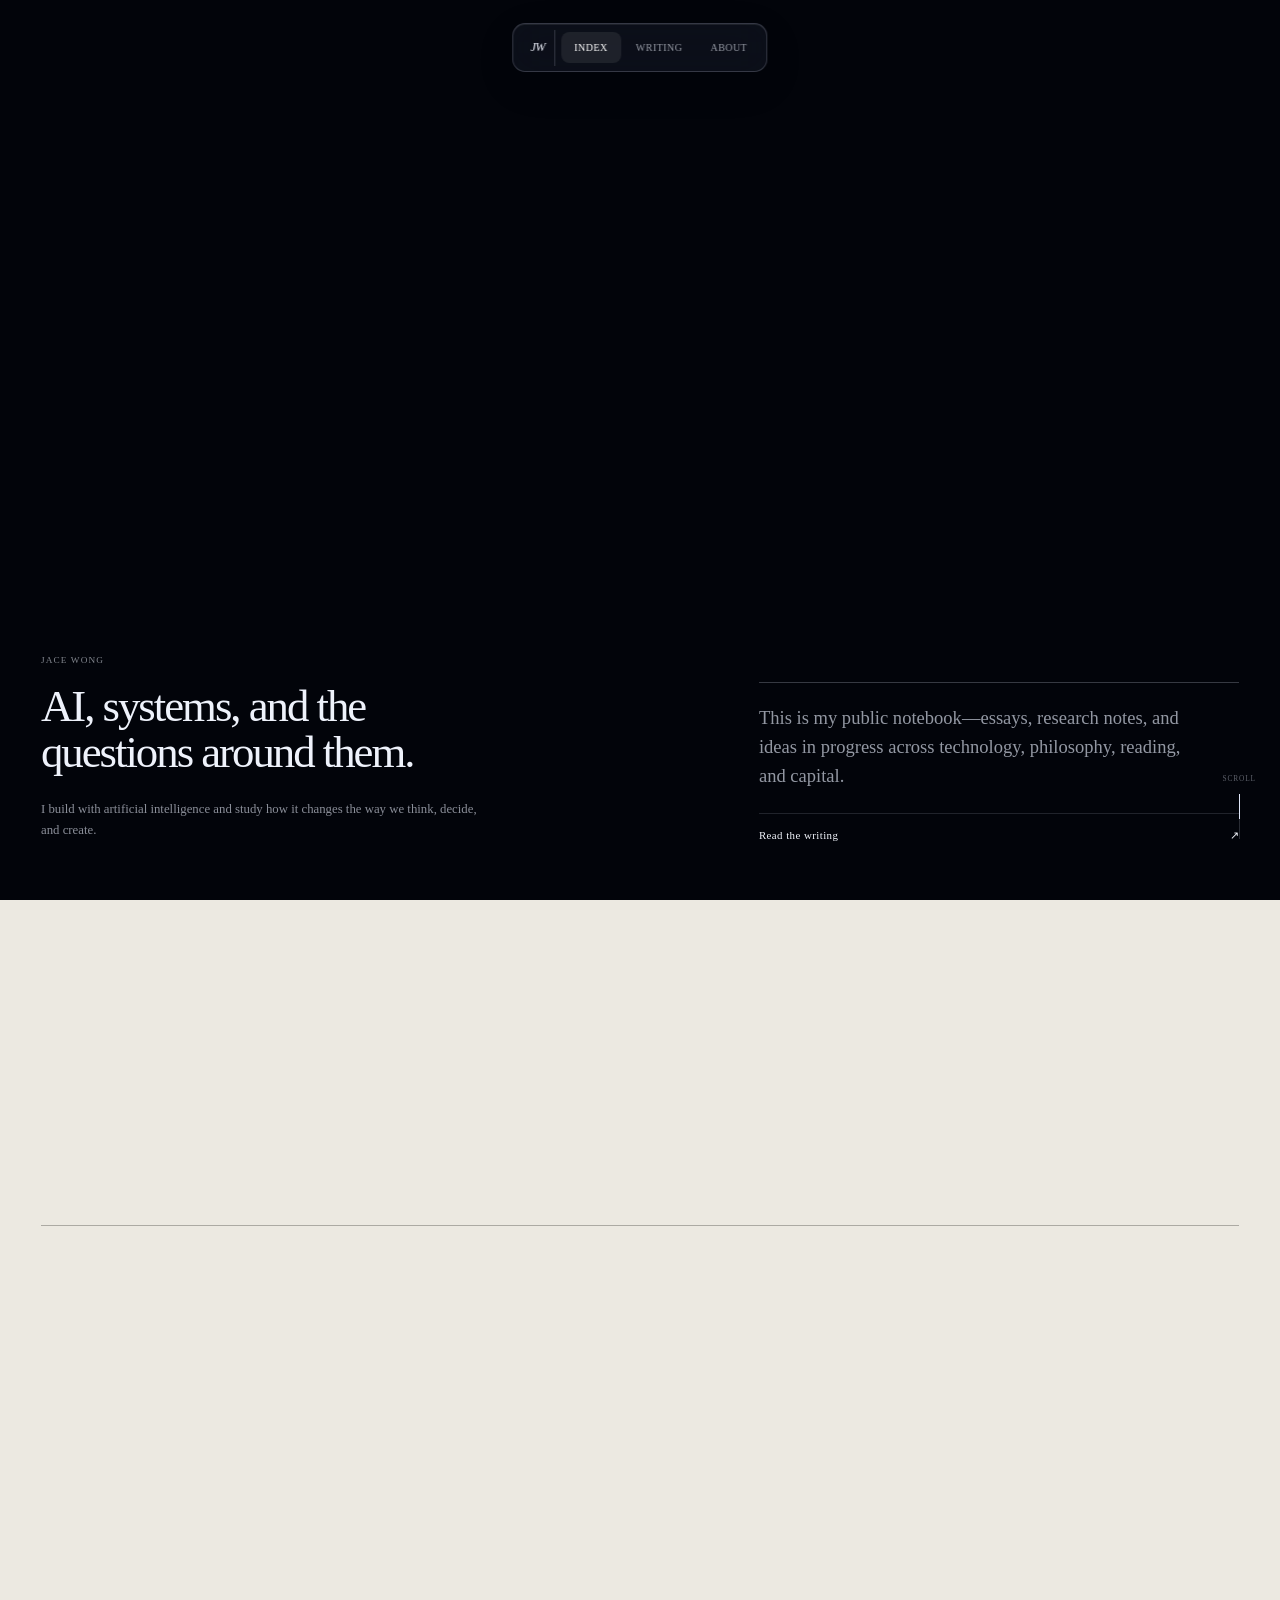
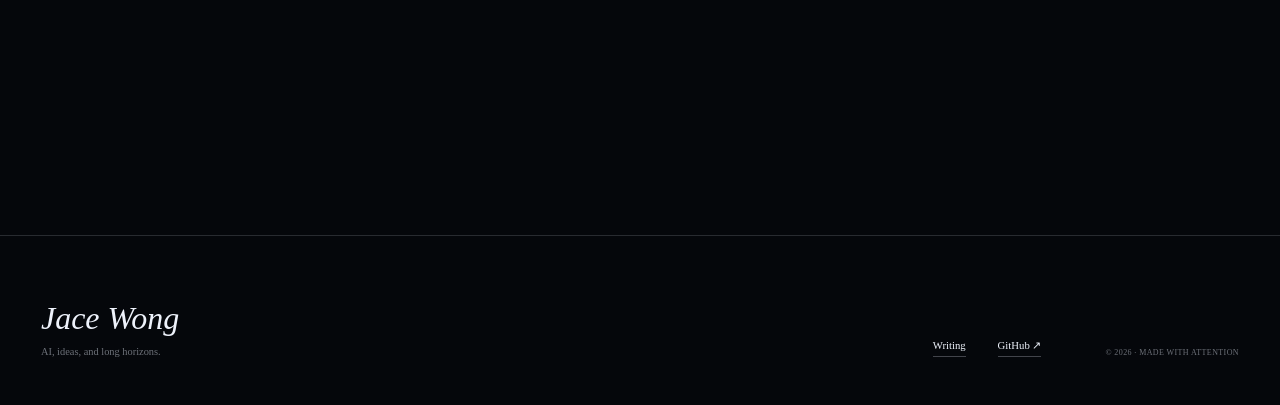
==== index.html @ d2e7b685 "Deploy refined personal homepage" ====
<!DOCTYPE html><html lang="en"><head><meta charSet="utf-8"/><meta name="viewport" content="width=device-width, initial-scale=1"/><link rel="preload" href="/_next/static/media/797e433ab948586e-s.p.08e28id.o-okb.woff2" as="font" crossorigin="" type="font/woff2"/><link rel="preload" href="/_next/static/media/caa3a2e1cccd8315-s.p.09~u27dqhyhd6.woff2" as="font" crossorigin="" type="font/woff2"/><link rel="stylesheet" href="/_next/static/chunks/0-n6_m0vbq73w.css" data-precedence="next"/><link rel="preload" as="script" fetchPriority="low" href="/_next/static/chunks/00gq-v0e07i1q.js"/><script src="/_next/static/chunks/0~a-tg4mrls06.js" async=""></script><script src="/_next/static/chunks/07lhk_q6pmm3r.js" async=""></script><script src="/_next/static/chunks/turbopack-10u5_9qk-mnth.js" async=""></script><script src="/_next/static/chunks/01xlw8hd842-c.js" async=""></script><script src="/_next/static/chunks/0d3shmwh5_nmn.js" async=""></script><script src="/_next/static/chunks/13lxzgfjb_6qc.js" async=""></script><script src="/_next/static/chunks/12pkmkh9r2qmh.js" async=""></script><meta name="next-size-adjust" content=""/><title>Jace Wong — Intelligence &amp; Beyond</title><meta name="description" content="Jace Wong is an AI practitioner exploring intelligence, philosophy, reading, investing, and the questions that shape what comes next."/><meta name="author" content="Jace Wong"/><meta name="keywords" content="Jace Wong,artificial intelligence,AI,philosophy,investing,personal blog"/><meta name="creator" content="Jace Wong"/><meta name="robots" content="index, follow"/><meta property="og:title" content="Jace Wong — Intelligence &amp; Beyond"/><meta property="og:description" content="AI is my medium, not my boundary. Notes on intelligence, philosophy, reading, and capital."/><meta property="og:url" content="https://jacewong-ai.github.io/"/><meta property="og:site_name" content="Jace Wong"/><meta property="og:image" content="https://jacewong-ai.github.io/og.png"/><meta property="og:image:width" content="1731"/><meta property="og:image:height" content="909"/><meta property="og:image:alt" content="Jace Wong — Intelligence &amp; Beyond"/><meta property="og:type" content="website"/><meta name="twitter:card" content="summary_large_image"/><meta name="twitter:title" content="Jace Wong — Intelligence &amp; Beyond"/><meta name="twitter:description" content="AI is my medium, not my boundary. Notes from the moving edge."/><meta name="twitter:image" content="https://jacewong-ai.github.io/og.png"/><script>
  (() => {
    try {
      const saved = localStorage.getItem("jace-theme");
      const preferred = matchMedia("(prefers-color-scheme: dark)").matches ? "dark" : "light";
      document.documentElement.dataset.theme = saved || preferred;
    } catch (_) {
      document.documentElement.dataset.theme = "light";
    }
  })();
</script><script src="/_next/static/chunks/03~yq9q893hmn.js" noModule=""></script></head><body class="geist_a71539c9-module__T19VSG__variable geist_mono_8d43a2aa-module__8Li5zG__variable"><div hidden=""><!--$--><!--/$--></div><main class="home-v2"><section class="home-hero"><div class="planet-field"><canvas aria-hidden="true"></canvas><div class="planet-fallback" aria-hidden="true"></div></div><header class="site-header"><a class="brand-mark" aria-label="Jace Wong — home" href="/"><span>JW</span><i aria-hidden="true"></i></a><nav class="main-nav"><a class="is-active" href="/"><span>Index</span></a><a href="/blog/"><span>Writing</span></a><a href="/#about"><span>About</span></a></nav><div class="nav-actions"><button class="theme-toggle" type="button" aria-label="Switch to dark mode"><span class="theme-orbit" aria-hidden="true"><i></i></span><span>Nocturne</span></button><button class="menu-toggle" type="button" aria-label="Toggle navigation" aria-expanded="false"><i></i><i></i></button></div></header><div class="home-hero-copy"><div class="home-introduction"><p class="home-name">Jace Wong</p><h1>AI, systems, and the<br/>questions around them.</h1><p>I build with artificial intelligence and study how it changes the way we think, decide, and create.</p></div><div class="home-notebook"><p>This is my public notebook—essays, research notes, and ideas in progress across technology, philosophy, reading, and capital.</p><a href="/blog/">Read the writing <span>↗</span></a></div></div><div class="home-scroll-note" aria-hidden="true"><span>Scroll</span><i></i></div></section><section class="home-writing" id="writing"><header data-reveal="true"><div><p>Selected writing</p><span>Essays &amp; notes</span></div><h2>Ideas, made public.</h2><a href="/blog/">View all ↗</a></header><div class="home-posts"><a class="home-post accent-violet" data-reveal="true" href="/blog/the-edge-is-a-moving-agreement/"><span class="home-post-number">001</span><div><p>Artificial Intelligence</p><h3>The edge is a moving agreement</h3><span>What looks like a technical limit is often a temporary agreement between tools, language, and imagination.</span></div><div class="home-post-meta"><span>6 min</span><i>↗</i></div></a><a class="home-post accent-amber" data-reveal="true" href="/blog/attention-is-a-portfolio/"><span class="home-post-number">002</span><div><p>Philosophy × Investing</p><h3>Attention is a portfolio</h3><span>Before we allocate capital, we allocate awareness. The first portfolio compounds into the second.</span></div><div class="home-post-meta"><span>5 min</span><i>↗</i></div></a><a class="home-post accent-cyan" data-reveal="true" href="/blog/reading-against-the-machine/"><span class="home-post-number">003</span><div><p>Reading &amp; Thought</p><h3>Reading against the machine</h3><span>In an age of instant synthesis, slow reading becomes a way to preserve intellectual texture.</span></div><div class="home-post-meta"><span>5 min</span><i>↗</i></div></a></div></section><section class="home-about" id="about"><div class="home-about-label" data-reveal="true"><span>About</span><i></i></div><div class="home-about-copy" data-reveal="true"><h2>I work with AI.<br/><em>I think beyond the model.</em></h2><p>I&#x27;m Jace Wong, an AI practitioner interested in the systems behind intelligence and the human choices around it. My work and writing follow one question: what becomes possible—and what becomes important—when intelligence is abundant?</p></div><div class="home-focus" data-reveal="true"><div><span>01</span><p>AI systems</p></div><div><span>02</span><p>Philosophy of technology</p></div><div><span>03</span><p>Reading &amp; learning</p></div><div><span>04</span><p>Investing</p></div></div></section><section class="home-contact" id="connect"><p data-reveal="true">Connect</p><div data-reveal="true"><h2>Elsewhere on the web.</h2><a href="https://github.com/JaceWong-ai" target="_blank" rel="noreferrer">GitHub <span>↗</span></a></div></section><footer class="site-footer"><div><a class="footer-signature" href="/">Jace Wong</a><p>AI, ideas, and long horizons.</p></div><div class="footer-links"><a href="/blog/">Writing</a><a href="https://github.com/JaceWong-ai" target="_blank" rel="noreferrer">GitHub ↗</a></div><p class="footer-meta">© <!-- -->2026<!-- --> · Made with attention</p></footer></main><!--$--><!--/$--><script src="/_next/static/chunks/00gq-v0e07i1q.js" id="_R_" async=""></script><script>(self.__next_f=self.__next_f||[]).push([0])</script><script>self.__next_f.push([1,"1:\"$Sreact.fragment\"\n2:I[39756,[\"/_next/static/chunks/01xlw8hd842-c.js\",\"/_next/static/chunks/0d3shmwh5_nmn.js\"],\"default\"]\n3:I[37457,[\"/_next/static/chunks/01xlw8hd842-c.js\",\"/_next/static/chunks/0d3shmwh5_nmn.js\"],\"default\"]\n4:I[73478,[\"/_next/static/chunks/01xlw8hd842-c.js\",\"/_next/static/chunks/0d3shmwh5_nmn.js\",\"/_next/static/chunks/13lxzgfjb_6qc.js\"],\"SiteNav\"]\n5:I[22016,[\"/_next/static/chunks/01xlw8hd842-c.js\",\"/_next/static/chunks/0d3shmwh5_nmn.js\",\"/_next/static/chunks/13lxzgfjb_6qc.js\"],\"\"]\n6:I[47257,[\"/_next/static/chunks/01xlw8hd842-c.js\",\"/_next/static/chunks/0d3shmwh5_nmn.js\"],\"ClientPageRoot\"]\n7:I[31713,[\"/_next/static/chunks/01xlw8hd842-c.js\",\"/_next/static/chunks/0d3shmwh5_nmn.js\",\"/_next/static/chunks/12pkmkh9r2qmh.js\"],\"default\"]\na:I[97367,[\"/_next/static/chunks/01xlw8hd842-c.js\",\"/_next/static/chunks/0d3shmwh5_nmn.js\"],\"OutletBoundary\"]\nb:\"$Sreact.suspense\"\nd:I[97367,[\"/_next/static/chunks/01xlw8hd842-c.js\",\"/_next/static/chunks/0d3shmwh5_nmn.js\"],\"ViewportBoundary\"]\nf:I[97367,[\"/_next/static/chunks/01xlw8hd842-c.js\",\"/_next/static/chunks/0d3shmwh5_nmn.js\"],\"MetadataBoundary\"]\n11:I[68027,[\"/_next/static/chunks/01xlw8hd842-c.js\",\"/_next/static/chunks/0d3shmwh5_nmn.js\"],\"default\",1]\n:HL[\"/_next/static/chunks/0-n6_m0vbq73w.css\",\"style\"]\n:HL[\"/_next/static/media/797e433ab948586e-s.p.08e28id.o-okb.woff2\",\"font\",{\"crossOrigin\":\"\",\"type\":\"font/woff2\"}]\n:HL[\"/_next/static/media/caa3a2e1cccd8315-s.p.09~u27dqhyhd6.woff2\",\"font\",{\"crossOrigin\":\"\",\"type\":\"font/woff2\"}]\n"])</script><script>self.__next_f.push([1,"0:{\"P\":null,\"c\":[\"\",\"\"],\"q\":\"\",\"i\":false,\"f\":[[[\"\",{\"children\":[\"__PAGE__\",{}]},\"$undefined\",\"$undefined\",16],[[\"$\",\"$1\",\"c\",{\"children\":[[[\"$\",\"link\",\"0\",{\"rel\":\"stylesheet\",\"href\":\"/_next/static/chunks/0-n6_m0vbq73w.css\",\"precedence\":\"next\",\"crossOrigin\":\"$undefined\",\"nonce\":\"$undefined\"}],[\"$\",\"script\",\"script-0\",{\"src\":\"/_next/static/chunks/01xlw8hd842-c.js\",\"async\":true,\"nonce\":\"$undefined\"}],[\"$\",\"script\",\"script-1\",{\"src\":\"/_next/static/chunks/0d3shmwh5_nmn.js\",\"async\":true,\"nonce\":\"$undefined\"}]],[\"$\",\"html\",null,{\"lang\":\"en\",\"suppressHydrationWarning\":true,\"children\":[[\"$\",\"head\",null,{\"children\":[\"$\",\"script\",null,{\"dangerouslySetInnerHTML\":{\"__html\":\"\\n  (() =\u003e {\\n    try {\\n      const saved = localStorage.getItem(\\\"jace-theme\\\");\\n      const preferred = matchMedia(\\\"(prefers-color-scheme: dark)\\\").matches ? \\\"dark\\\" : \\\"light\\\";\\n      document.documentElement.dataset.theme = saved || preferred;\\n    } catch (_) {\\n      document.documentElement.dataset.theme = \\\"light\\\";\\n    }\\n  })();\\n\"}}]}],[\"$\",\"body\",null,{\"className\":\"geist_a71539c9-module__T19VSG__variable geist_mono_8d43a2aa-module__8Li5zG__variable\",\"children\":[\"$\",\"$L2\",null,{\"parallelRouterKey\":\"children\",\"error\":\"$undefined\",\"errorStyles\":\"$undefined\",\"errorScripts\":\"$undefined\",\"template\":[\"$\",\"$L3\",null,{}],\"templateStyles\":\"$undefined\",\"templateScripts\":\"$undefined\",\"notFound\":[[\"$\",\"main\",null,{\"className\":\"not-found-page\",\"children\":[[\"$\",\"$L4\",null,{}],[\"$\",\"div\",null,{\"children\":[[\"$\",\"span\",null,{\"children\":\"404 / UNMAPPED TERRITORY\"}],[\"$\",\"h1\",null,{\"children\":[\"This edge has\",[\"$\",\"br\",null,{}],[\"$\",\"em\",null,{\"children\":\"moved elsewhere.\"}]]}],[\"$\",\"$L5\",null,{\"href\":\"/\",\"className\":\"text-link\",\"children\":[\"Return to the known map \",[\"$\",\"i\",null,{\"children\":\"↙\"}]]}]]}]]}],[]],\"forbidden\":\"$undefined\",\"unauthorized\":\"$undefined\"}]}]]}]]}],{\"children\":[[\"$\",\"$1\",\"c\",{\"children\":[[\"$\",\"$L6\",null,{\"Component\":\"$7\",\"serverProvidedParams\":{\"searchParams\":{},\"params\":{},\"promises\":[\"$@8\",\"$@9\"]}}],[[\"$\",\"script\",\"script-0\",{\"src\":\"/_next/static/chunks/12pkmkh9r2qmh.js\",\"async\":true,\"nonce\":\"$undefined\"}]],[\"$\",\"$La\",null,{\"children\":[\"$\",\"$b\",null,{\"name\":\"Next.MetadataOutlet\",\"children\":\"$@c\"}]}]]}],{},null,false,null]},null,false,null],[\"$\",\"$1\",\"h\",{\"children\":[null,[\"$\",\"$Ld\",null,{\"children\":\"$Le\"}],[\"$\",\"div\",null,{\"hidden\":true,\"children\":[\"$\",\"$Lf\",null,{\"children\":[\"$\",\"$b\",null,{\"name\":\"Next.Metadata\",\"children\":\"$L10\"}]}]}],[\"$\",\"meta\",null,{\"name\":\"next-size-adjust\",\"content\":\"\"}]]}],false]],\"m\":\"$undefined\",\"G\":[\"$11\",[[\"$\",\"link\",\"0\",{\"rel\":\"stylesheet\",\"href\":\"/_next/static/chunks/0-n6_m0vbq73w.css\",\"precedence\":\"next\",\"crossOrigin\":\"$undefined\",\"nonce\":\"$undefined\"}]]],\"S\":true,\"h\":null,\"s\":\"$undefined\",\"l\":\"$undefined\",\"p\":\"$undefined\",\"d\":\"$undefined\",\"b\":\"1ISvZFvnM3WDbhe9ksSvF\"}\n"])</script><script>self.__next_f.push([1,"8:{}\n9:\"$0:f:0:1:1:children:0:props:children:0:props:serverProvidedParams:params\"\n"])</script><script>self.__next_f.push([1,"e:[[\"$\",\"meta\",\"0\",{\"charSet\":\"utf-8\"}],[\"$\",\"meta\",\"1\",{\"name\":\"viewport\",\"content\":\"width=device-width, initial-scale=1\"}]]\n"])</script><script>self.__next_f.push([1,"c:null\n"])</script><script>self.__next_f.push([1,"10:[[\"$\",\"title\",\"0\",{\"children\":\"Jace Wong — Intelligence \u0026 Beyond\"}],[\"$\",\"meta\",\"1\",{\"name\":\"description\",\"content\":\"Jace Wong is an AI practitioner exploring intelligence, philosophy, reading, investing, and the questions that shape what comes next.\"}],[\"$\",\"meta\",\"2\",{\"name\":\"author\",\"content\":\"Jace Wong\"}],[\"$\",\"meta\",\"3\",{\"name\":\"keywords\",\"content\":\"Jace Wong,artificial intelligence,AI,philosophy,investing,personal blog\"}],[\"$\",\"meta\",\"4\",{\"name\":\"creator\",\"content\":\"Jace Wong\"}],[\"$\",\"meta\",\"5\",{\"name\":\"robots\",\"content\":\"index, follow\"}],[\"$\",\"meta\",\"6\",{\"property\":\"og:title\",\"content\":\"Jace Wong — Intelligence \u0026 Beyond\"}],[\"$\",\"meta\",\"7\",{\"property\":\"og:description\",\"content\":\"AI is my medium, not my boundary. Notes on intelligence, philosophy, reading, and capital.\"}],[\"$\",\"meta\",\"8\",{\"property\":\"og:url\",\"content\":\"https://jacewong-ai.github.io/\"}],[\"$\",\"meta\",\"9\",{\"property\":\"og:site_name\",\"content\":\"Jace Wong\"}],[\"$\",\"meta\",\"10\",{\"property\":\"og:image\",\"content\":\"https://jacewong-ai.github.io/og.png\"}],[\"$\",\"meta\",\"11\",{\"property\":\"og:image:width\",\"content\":\"1731\"}],[\"$\",\"meta\",\"12\",{\"property\":\"og:image:height\",\"content\":\"909\"}],[\"$\",\"meta\",\"13\",{\"property\":\"og:image:alt\",\"content\":\"Jace Wong — Intelligence \u0026 Beyond\"}],[\"$\",\"meta\",\"14\",{\"property\":\"og:type\",\"content\":\"website\"}],[\"$\",\"meta\",\"15\",{\"name\":\"twitter:card\",\"content\":\"summary_large_image\"}],[\"$\",\"meta\",\"16\",{\"name\":\"twitter:title\",\"content\":\"Jace Wong — Intelligence \u0026 Beyond\"}],[\"$\",\"meta\",\"17\",{\"name\":\"twitter:description\",\"content\":\"AI is my medium, not my boundary. Notes from the moving edge.\"}],[\"$\",\"meta\",\"18\",{\"name\":\"twitter:image\",\"content\":\"https://jacewong-ai.github.io/og.png\"}]]\n"])</script></body></html>
---- _next/static/chunks/0-n6_m0vbq73w.css ----
@font-face{font-family:Geist;font-style:normal;font-weight:100 900;font-display:swap;src:url(../media/fef07dbb0973bf53-s.12tyk43_3sh9u.woff2)format("woff2");unicode-range:U+460-52F,U+1C80-1C8A,U+20B4,U+2DE0-2DFF,U+A640-A69F,U+FE2E-FE2F}@font-face{font-family:Geist;font-style:normal;font-weight:100 900;font-display:swap;src:url(../media/8a480f0b521d4e75-s.0jzbimsg8vl84.woff2)format("woff2");unicode-range:U+301,U+400-45F,U+490-491,U+4B0-4B1,U+2116}@font-face{font-family:Geist;font-style:normal;font-weight:100 900;font-display:swap;src:url(../media/53b9e256198e5412-s.0-wfv7uh4i7h9.woff2)format("woff2");unicode-range:U+102-103,U+110-111,U+128-129,U+168-169,U+1A0-1A1,U+1AF-1B0,U+300-301,U+303-304,U+308-309,U+323,U+329,U+1EA0-1EF9,U+20AB}@font-face{font-family:Geist;font-style:normal;font-weight:100 900;font-display:swap;src:url(../media/7178b3e590c64307-s.0nx0ww8fni_q3.woff2)format("woff2");unicode-range:U+100-2BA,U+2BD-2C5,U+2C7-2CC,U+2CE-2D7,U+2DD-2FF,U+304,U+308,U+329,U+1D00-1DBF,U+1E00-1E9F,U+1EF2-1EFF,U+2020,U+20A0-20AB,U+20AD-20C0,U+2113,U+2C60-2C7F,U+A720-A7FF}@font-face{font-family:Geist;font-style:normal;font-weight:100 900;font-display:swap;src:url(../media/caa3a2e1cccd8315-s.p.09~u27dqhyhd6.woff2)format("woff2");unicode-range:U+??,U+131,U+152-153,U+2BB-2BC,U+2C6,U+2DA,U+2DC,U+304,U+308,U+329,U+2000-206F,U+20AC,U+2122,U+2191,U+2193,U+2212,U+2215,U+FEFF,U+FFFD}@font-face{font-family:Geist Fallback;src:local(Arial);ascent-override:95.94%;descent-override:28.16%;line-gap-override:0.0%;size-adjust:104.76%}.geist_a71539c9-module__T19VSG__className{font-family:Geist,Geist Fallback;font-style:normal}.geist_a71539c9-module__T19VSG__variable{--font-geist-sans:"Geist", "Geist Fallback"}
@font-face{font-family:Geist Mono;font-style:normal;font-weight:100 900;font-display:swap;src:url(../media/5ce348bf30bf5439-s.0zgw-jeven.3w.woff2)format("woff2");unicode-range:U+460-52F,U+1C80-1C8A,U+20B4,U+2DE0-2DFF,U+A640-A69F,U+FE2E-FE2F}@font-face{font-family:Geist Mono;font-style:normal;font-weight:100 900;font-display:swap;src:url(../media/4fa387ec64143e14-s.0wkzw~je483f-.woff2)format("woff2");unicode-range:U+301,U+400-45F,U+490-491,U+4B0-4B1,U+2116}@font-face{font-family:Geist Mono;font-style:normal;font-weight:100 900;font-display:swap;src:url(../media/6306c77e7c8268e4-s.0rhz0arwfsn~5.woff2)format("woff2");unicode-range:U+2000-2001,U+2004-2008,U+200A,U+23B8-23BD,U+2500-259F}@font-face{font-family:Geist Mono;font-style:normal;font-weight:100 900;font-display:swap;src:url(../media/7d817b4c03b0c5f1-s.0l76wvqk9d84w.woff2)format("woff2");unicode-range:U+102-103,U+110-111,U+128-129,U+168-169,U+1A0-1A1,U+1AF-1B0,U+300-301,U+303-304,U+308-309,U+323,U+329,U+1EA0-1EF9,U+20AB}@font-face{font-family:Geist Mono;font-style:normal;font-weight:100 900;font-display:swap;src:url(../media/bbc41e54d2fcbd21-s.0k4k9394f2q-k.woff2)format("woff2");unicode-range:U+100-2BA,U+2BD-2C5,U+2C7-2CC,U+2CE-2D7,U+2DD-2FF,U+304,U+308,U+329,U+1D00-1DBF,U+1E00-1E9F,U+1EF2-1EFF,U+2020,U+20A0-20AB,U+20AD-20C0,U+2113,U+2C60-2C7F,U+A720-A7FF}@font-face{font-family:Geist Mono;font-style:normal;font-weight:100 900;font-display:swap;src:url(../media/797e433ab948586e-s.p.08e28id.o-okb.woff2)format("woff2");unicode-range:U+??,U+131,U+152-153,U+2BB-2BC,U+2C6,U+2DA,U+2DC,U+304,U+308,U+329,U+2000-206F,U+20AC,U+2122,U+2191,U+2193,U+2212,U+2215,U+FEFF,U+FFFD}@font-face{font-family:Geist Mono Fallback;src:local(Arial);ascent-override:74.67%;descent-override:21.92%;line-gap-override:0.0%;size-adjust:134.59%}.geist_mono_8d43a2aa-module__8Li5zG__className{font-family:Geist Mono,Geist Mono Fallback;font-style:normal}.geist_mono_8d43a2aa-module__8Li5zG__variable{--font-geist-mono:"Geist Mono", "Geist Mono Fallback"}
:root{--paper:#e9e7e0;--paper-deep:#dfdcd3;--paper-soft:#f3f1eb;--ink:#191915;--ink-soft:#5d5a52;--hairline:#19191529;--hairline-strong:#19191559;--lime:#d7ff79;--lime-ink:#213019;--violet:#8d78ff;--cyan:#6fcfc2;--amber:#e1aa52;--font-sans:var(--font-geist-sans), "Helvetica Neue", sans-serif;--font-mono:var(--font-geist-mono), "SFMono-Regular", monospace;--font-serif:"Iowan Old Style", "Baskerville", "Times New Roman", serif;--page-pad:clamp(1.25rem, 3.2vw, 3.5rem);--scroll-progress:0;--pointer-x:50vw;--pointer-y:50vh;--lightningcss-light:initial;--lightningcss-dark: ;color-scheme:light}:root[data-theme=dark]{--paper:#0d0d0e;--paper-deep:#151516;--paper-soft:#1b1b1d;--ink:#efeee9;--ink-soft:#9f9c94;--hairline:#efeee924;--hairline-strong:#efeee952;--lime:#caff6b;--lime-ink:#17210e;--violet:#a796ff;--cyan:#78ddce;--amber:#ebb866;--lightningcss-light: ;--lightningcss-dark:initial;color-scheme:dark}*{box-sizing:border-box}html{background:var(--paper);color:var(--ink);scroll-behavior:smooth;text-rendering:optimizelegibility;-webkit-font-smoothing:antialiased}body{background:var(--paper);min-width:320px;color:var(--ink);font-family:var(--font-sans);margin:0;transition:background-color .5s,color .5s;overflow-x:hidden}body::selection{background:var(--lime);color:var(--lime-ink)}a{color:inherit;text-decoration:none}button{color:inherit;font:inherit}h1,h2,h3,p{margin:0}button,a{-webkit-tap-highlight-color:transparent}:focus-visible{outline:2px solid var(--violet);outline-offset:5px}.section-shell{width:min(100%,1600px);padding-inline:var(--page-pad);margin-inline:auto}.pointer-aura{z-index:50;top:var(--pointer-y);left:var(--pointer-x);pointer-events:none;background:radial-gradient(circle, color-mix(in srgb, var(--violet) 7%, transparent), transparent 68%);opacity:.75;border-radius:50%;width:22rem;height:22rem;position:fixed;transform:translate(-50%,-50%)}.scroll-rail{z-index:70;background:var(--hairline);width:1px;height:7.5rem;position:fixed;top:50%;right:1.05rem;overflow:hidden;transform:translateY(-50%)}.scroll-rail span{background:var(--ink);transform:scaleY(var(--scroll-progress));transform-origin:top;position:absolute;inset:0}.site-header{z-index:80;width:100%;height:6.5rem;padding:0 var(--page-pad);border-bottom:1px solid var(--hairline);justify-content:space-between;align-items:center;display:flex;position:absolute;top:0;left:0}.brand-mark{border:1px solid var(--hairline-strong);width:3.2rem;height:3.2rem;font-family:var(--font-serif);letter-spacing:-.06em;border-radius:50%;place-items:center;font-size:.9rem;font-style:italic;transition:transform .35s cubic-bezier(.2,.8,.2,1);display:grid;position:relative}.brand-mark:before{border:1px solid var(--hairline);content:"";border-radius:50%;transition:transform .5s;position:absolute;inset:.35rem -.2rem;transform:rotate(-38deg)}.brand-mark i{background:var(--lime);width:.42rem;height:.42rem;box-shadow:0 0 0 2px var(--paper);border-radius:50%;position:absolute;top:.05rem;right:.05rem}.brand-mark:hover{transform:rotate(8deg)}.brand-mark:hover:before{transform:rotate(38deg)}.main-nav{align-items:center;gap:clamp(1.5rem,3vw,3rem);display:flex;position:absolute;left:50%;transform:translate(-50%)}.main-nav a{color:var(--ink-soft);letter-spacing:.08em;text-transform:uppercase;padding:.6rem 0;font-size:.72rem;transition:color .25s;position:relative}.main-nav a:after{background:var(--ink);content:"";transform-origin:100%;height:1px;transition:transform .3s;position:absolute;bottom:.25rem;left:0;right:0;transform:scaleX(0)}.main-nav a:hover,.main-nav a.is-active{color:var(--ink)}.main-nav a:hover:after,.main-nav a.is-active:after{transform-origin:0;transform:scaleX(1)}.nav-actions{align-items:center;gap:1rem;display:flex}.theme-toggle{cursor:pointer;color:var(--ink-soft);font-family:var(--font-mono);letter-spacing:.05em;text-transform:uppercase;background:0 0;border:0;align-items:center;gap:.65rem;padding:0;font-size:.62rem;display:flex}.theme-orbit{border:1px solid var(--hairline);border-radius:50%;place-items:center;width:1.9rem;height:1.9rem;display:grid;position:relative}.theme-orbit:before{background:var(--ink);content:"";border-radius:50%;width:.55rem;height:.55rem;transition:background-color .3s,transform .5s}.theme-orbit i{border:1px solid var(--hairline-strong);border-radius:50%;transition:transform .6s;position:absolute;inset:.35rem -.15rem;transform:rotate(35deg)}.theme-toggle:hover .theme-orbit i{transform:rotate(145deg)}.menu-toggle{border:1px solid var(--hairline);background:0 0;border-radius:50%;flex-direction:column;justify-content:center;align-items:center;gap:.35rem;width:2.5rem;height:2.5rem;display:none}.menu-toggle i{background:currentColor;width:.85rem;height:1px;transition:transform .25s}.hero{background:radial-gradient(circle at 68% 46%, color-mix(in srgb, var(--violet) 10%, transparent), transparent 22%), linear-gradient(180deg, var(--paper) 0%, var(--paper-deep) 100%);min-height:max(47rem,100svh);position:relative;overflow:hidden}.field-canvas{z-index:1;touch-action:pan-y;width:100%;height:100%;position:absolute;inset:0}.hero-grid{z-index:0;background-image:linear-gradient(var(--hairline) 1px, transparent 1px), linear-gradient(90deg, var(--hairline) 1px, transparent 1px);opacity:.23;background-position:50%;background-size:clamp(4.5rem,7.7vw,8rem) clamp(4.5rem,7.7vw,8rem);position:absolute;inset:0;-webkit-mask-image:linear-gradient(#0000 5%,#0000007a 32%,#0000 92%);mask-image:linear-gradient(#0000 5%,#0000007a 32%,#0000 92%)}.hero-grid:after{background-image:radial-gradient(var(--ink) .45px, transparent .45px);content:"";opacity:.12;background-size:5px 5px;position:absolute;inset:0}.hero-content{z-index:3;min-height:max(47rem,100svh);padding:8.5rem var(--page-pad) 7rem;grid-template-columns:minmax(0,1.02fr) minmax(23rem,.98fr);align-items:center;display:grid;position:relative}.hero-copy{z-index:4;max-width:57rem;position:relative}.eyebrow,.section-index{font-family:var(--font-mono);letter-spacing:.08em;text-transform:uppercase;align-items:center;gap:.9rem;font-size:.63rem;display:flex}.eyebrow span,.section-index span{border:1px solid var(--hairline-strong);letter-spacing:0;border-radius:50%;place-items:center;min-width:2rem;height:2rem;font-size:.58rem;display:grid}.eyebrow p,.section-index p{color:var(--ink-soft)}.hero-eyebrow{margin-bottom:clamp(2rem,4vw,4rem);animation:.9s .1s both fade-up}.hero h1{letter-spacing:-.072em;text-wrap:balance;flex-direction:column;font-weight:400;line-height:.82;display:flex}.hero h1 .hero-line{padding-bottom:.1em;display:block;overflow:hidden}.hero h1 .hero-line-one .hero-line-content,.hero h1 .hero-line-two .hero-line-content{font-size:clamp(4.6rem,8.7vw,9.2rem);font-weight:500;display:block}.hero h1 .hero-line-one .hero-line-content{animation:1.1s cubic-bezier(.2,.7,.2,1) .18s both title-in,7s ease-in-out 1.7s infinite alternate hero-word-float}.hero h1 .hero-line-two .hero-line-content{padding-left:clamp(1rem,4.5vw,5rem);animation:1.1s cubic-bezier(.2,.7,.2,1) .28s both title-in,8.5s ease-in-out 1.9s infinite alternate hero-word-float-alt}.hero h1 .hero-line-three{overflow:visible}.hero h1 em.hero-line-content{z-index:3;background:var(--lime);width:max-content;color:var(--lime-ink);font-family:var(--font-serif);letter-spacing:-.055em;border-radius:10rem;margin-top:.08em;padding:.06em .24em .12em;font-size:clamp(3.1rem,6.7vw,7.2rem);font-weight:400;line-height:.92;animation:1.1s cubic-bezier(.2,.7,.2,1) .38s both title-in-tilted,7.8s ease-in-out 2.1s infinite alternate-reverse hero-word-float;display:block;position:relative;transform:rotate(-2.5deg)}.hero-intro{grid-template-columns:minmax(16rem,1.2fr) minmax(12rem,.8fr);align-items:end;gap:3rem;max-width:48rem;margin-top:clamp(2.4rem,5vw,5rem);padding-left:clamp(0rem,9vw,9rem);animation:.9s .65s both fade-up;display:grid}.hero-intro>p{color:var(--ink-soft);font-size:clamp(.9rem,1.25vw,1.08rem);line-height:1.65}.hero-intro>p strong{color:var(--ink);font-weight:500}.hero-links{flex-direction:column;align-items:flex-start;gap:.7rem;display:flex}.text-link{border-bottom:1px solid var(--hairline-strong);letter-spacing:.025em;align-items:center;gap:1rem;padding:.35rem 0;font-size:.77rem;transition:gap .28s,border-color .28s;display:inline-flex;position:relative}.text-link:after{background:var(--ink);content:"";transform-origin:100%;height:1px;transition:transform .3s;position:absolute;bottom:-1px;left:0;right:0;transform:scaleX(0)}.text-link i{font-style:normal}.text-link:hover{gap:1.35rem}.text-link:hover:after{transform-origin:0;transform:scaleX(1)}.text-link-muted{color:var(--ink-soft)}.orbit-system{aspect-ratio:1;justify-self:center;width:min(39vw,39rem);animation:1.6s cubic-bezier(.2,.7,.2,1) .45s both orbit-entrance;position:relative}.orbit-core{z-index:4;aspect-ratio:1;border:1px solid var(--hairline-strong);background:radial-gradient(circle at 35% 30%, #ffffff73, transparent 23%), radial-gradient(circle at 60% 64%, var(--violet), transparent 66%), var(--paper-soft);width:clamp(6rem,9vw,9rem);box-shadow:inset -1.5rem -1.5rem 3rem #00000024, 0 1.5rem 6rem color-mix(in srgb, var(--violet) 18%, transparent);border-radius:50%;place-items:center;display:grid;position:absolute;top:50%;left:50%;transform:translate(-50%,-50%)}.orbit-core:before,.orbit-core:after{content:"";border-radius:50%;position:absolute}.orbit-core:before{border:1px dashed var(--hairline-strong);animation:18s linear infinite spin;inset:-.65rem}.orbit-core:after{border:1px solid #ffffff59;inset:28%}.orbit-core span{z-index:1;color:#fffc;font-family:var(--font-serif);font-size:clamp(2rem,4vw,4rem);font-style:italic;font-weight:400;position:relative}.orbit-core i{border:1px solid #ffffffb3;border-radius:50%;width:.65rem;height:.65rem;position:absolute;top:12%;right:15%}.orbit{border:1px solid var(--hairline);border-radius:50%;position:absolute;top:50%;left:50%;transform:translate(-50%,-50%)rotate(-14deg)scaleY(.49)}.orbit span{border:1px solid var(--hairline-strong);background:var(--paper);height:1.75rem;font-family:var(--font-mono);letter-spacing:.08em;border-radius:1rem;place-items:center;padding:0 .65rem;font-size:.48rem;display:grid;position:absolute;transform:scaleY(2.04)rotate(14deg)}.orbit-one{width:52%;height:52%;animation:7s ease-in-out infinite orbit-pulse}.orbit-one span{top:3%;right:8%}.orbit-two{border-style:dashed;width:75%;height:75%;animation:9s ease-in-out 1s infinite reverse orbit-pulse}.orbit-two span{bottom:2%;left:14%}.orbit-three{width:98%;height:98%;animation:12s ease-in-out 1.5s infinite orbit-pulse}.orbit-three span{top:13%;left:3%}.orbit-caption{color:var(--ink-soft);font-family:var(--font-mono);letter-spacing:.08em;text-transform:uppercase;gap:1.25rem;font-size:.48rem;display:flex;position:absolute;bottom:5%;right:0}.orbit-caption span:first-child{color:var(--ink)}.hero-foot{z-index:5;right:var(--page-pad);bottom:1.65rem;left:var(--page-pad);border-top:1px solid var(--hairline);color:var(--ink-soft);font-family:var(--font-mono);letter-spacing:.06em;text-transform:uppercase;justify-content:space-between;align-items:flex-end;padding-top:1rem;font-size:.54rem;line-height:1.8;display:flex;position:absolute}.hero-foot>p{flex-direction:column;display:flex}.hero-foot>p span{color:var(--ink)}.scroll-cue{align-items:center;gap:.7rem;display:flex}.scroll-cue i{border:1px solid var(--hairline);border-radius:50%;width:2.2rem;height:2.2rem;position:relative;overflow:hidden}.scroll-cue i:before,.scroll-cue i:after{background:var(--ink);content:"";width:1px;height:.85rem;animation:2s ease-in-out infinite scroll-line;position:absolute;left:50%;transform:translate(-50%)}.scroll-cue i:after{top:-.85rem}.signal-ticker{border-block:1px solid var(--hairline);background:var(--ink);color:var(--paper);font-family:var(--font-mono);letter-spacing:.12em;text-transform:uppercase;white-space:nowrap;padding:1.05rem 0;font-size:.6rem;overflow:hidden}.signal-ticker>div{width:max-content;animation:28s linear infinite ticker;display:flex}.signal-ticker span{align-items:center;display:inline-flex}.signal-ticker i{color:var(--lime);margin-inline:2.4rem;font-style:normal}[data-reveal]{opacity:0;transition:opacity .85s,transform .85s cubic-bezier(.18,.72,.18,1);transform:translateY(2.5rem)}[data-reveal].is-visible{opacity:1;transform:translateY(0)}.reveal-words{display:inline}.reveal-words>span,.word-clip{display:inline-block}.word-clip{vertical-align:bottom;margin-block:-.08em -.1em;padding:.08em 0 .1em;overflow:hidden}.word-clip>span{opacity:0;filter:blur(.45rem);transition:opacity .78s calc(var(--word-index) * 58ms) ease, filter .9s calc(var(--word-index) * 58ms) ease, transform .92s calc(var(--word-index) * 58ms) cubic-bezier(.16, .75, .2, 1);display:inline-block;transform:translateY(112%)rotate(2.5deg)}.reveal-words.is-visible .word-clip>span{opacity:1;filter:blur();animation:word-drift 5.8s calc(1.1s + var(--word-index) * .17s) ease-in-out infinite alternate;transform:translateY(0)rotate(0)}.reveal-words.is-auto .word-clip>span{animation:word-auto-in 1.05s calc(.12s + var(--word-index) * 74ms) cubic-bezier(.16, .75, .2, 1) both, word-drift 5.8s calc(1.4s + var(--word-index) * .17s) ease-in-out infinite alternate}.manifesto{grid-template-columns:.36fr 1.3fr .46fr;align-items:start;gap:clamp(2rem,5vw,6rem);min-height:54rem;padding-block:clamp(7rem,13vw,13rem);display:grid}.manifesto .section-index{writing-mode:vertical-rl}.manifesto .section-index span{transform:rotate(90deg)}.manifesto-statement{max-width:64rem}.manifesto-lead{letter-spacing:-.067em;font-size:clamp(3.3rem,6.6vw,7rem);font-weight:450;line-height:.98}.manifesto-lead em{font-family:var(--font-serif);font-weight:400}.manifesto-body{max-width:39rem;color:var(--ink-soft);font-family:var(--font-serif);margin-top:clamp(2.5rem,6vw,6rem);margin-left:clamp(0rem,12vw,12rem);font-size:clamp(1.2rem,2vw,1.75rem);line-height:1.48}.manifesto-aside{color:var(--ink-soft);align-self:center;font-size:.73rem;line-height:1.65}.axis-line{border-left:1px solid var(--hairline-strong);width:100%;height:8rem;margin-bottom:1.5rem;display:block;position:relative}.axis-line:before,.axis-line:after{background:var(--ink);content:"";border-radius:50%;width:.4rem;height:.4rem;position:absolute;left:-.24rem}.axis-line:before{top:0}.axis-line:after{bottom:0}.axis-line i{border:1px solid var(--hairline-strong);background:var(--lime);border-radius:50%;width:.85rem;height:.85rem;position:absolute;top:33%;left:-.45rem}.practice{border-top:1px solid var(--hairline);padding-top:clamp(5rem,10vw,10rem);padding-bottom:clamp(7rem,12vw,12rem)}.section-heading{grid-template-columns:.42fr 1.2fr .25fr;align-items:end;gap:2rem;margin-bottom:clamp(4rem,8vw,8rem);display:grid}.section-heading h2{letter-spacing:-.063em;font-size:clamp(3rem,5.8vw,6.2rem);font-weight:450;line-height:.95}.section-heading h2 em{font-family:var(--font-serif);font-weight:400}.practice-grid{border-top:1px solid var(--hairline);border-left:1px solid var(--hairline);grid-template-columns:repeat(2,1fr);display:grid}.practice-card{border-right:1px solid var(--hairline);border-bottom:1px solid var(--hairline);min-height:29rem;padding:clamp(1.5rem,3vw,3rem);transition:background-color .45s,color .45s;position:relative;overflow:hidden}.practice-card:nth-child(2n){transition-delay:.1s}.practice-card:nth-child(n+3){transition-delay:.16s}.card-topline{font-family:var(--font-mono);letter-spacing:.08em;text-transform:uppercase;align-items:center;gap:1rem;font-size:.55rem;display:flex}.card-topline i{background:var(--hairline);flex:1;height:1px}.card-topline p{color:var(--ink-soft)}.practice-card h3{max-width:26rem;font-family:var(--font-serif);letter-spacing:-.055em;margin-top:clamp(4rem,8vw,8rem);font-size:clamp(2.2rem,4vw,4.25rem);font-weight:400;line-height:.97}.card-description{max-width:28rem;color:var(--ink-soft);margin-top:1.75rem;font-size:.82rem;line-height:1.7}.card-signal{border-top:1px solid var(--hairline);font-family:var(--font-mono);letter-spacing:.08em;justify-content:space-between;align-items:center;padding-top:1rem;font-size:.5rem;display:flex;position:absolute;bottom:clamp(1.5rem,3vw,3rem);left:clamp(1.5rem,3vw,3rem);right:clamp(1.5rem,3vw,3rem)}.card-signal i{font-size:1.1rem;font-style:normal;transition:transform .3s}.card-glow{background:radial-gradient(circle, color-mix(in srgb, var(--violet) 24%, transparent), transparent 68%);opacity:0;border-radius:50%;width:25rem;height:25rem;transition:opacity .5s,transform .7s;position:absolute;top:-12rem;right:-10rem;transform:scale(.7)}.practice-card:nth-child(2) .card-glow{background:radial-gradient(circle, color-mix(in srgb, var(--amber) 24%, transparent), transparent 68%)}.practice-card:nth-child(3) .card-glow{background:radial-gradient(circle, color-mix(in srgb, var(--cyan) 24%, transparent), transparent 68%)}.practice-card:nth-child(4) .card-glow{background:radial-gradient(circle, color-mix(in srgb, var(--lime) 24%, transparent), transparent 68%)}.practice-card:hover{background:var(--paper-soft)}.practice-card:hover .card-glow{opacity:1;transform:scale(1)}.practice-card:hover .card-signal i{transform:translate(.25rem,-.25rem)}.questions{border-top:1px solid var(--hairline);grid-template-columns:.72fr 1.28fr;gap:clamp(3rem,8vw,9rem);padding-top:clamp(7rem,13vw,13rem);padding-bottom:clamp(7rem,13vw,13rem);display:grid}.questions-intro{align-self:start}.questions-intro h2{max-width:35rem;font-family:var(--font-serif);letter-spacing:-.055em;margin-top:clamp(4rem,8vw,8rem);font-size:clamp(2.7rem,5vw,5.1rem);font-weight:400;line-height:1}.questions-intro>p{max-width:23rem;color:var(--ink-soft);margin-top:2rem;font-size:.8rem;line-height:1.65}.question-list{border-top:1px solid var(--hairline-strong)}.question{border-bottom:1px solid var(--hairline-strong);overflow:hidden}.question button{cursor:pointer;text-align:left;background:0 0;border:0;grid-template-columns:3rem 1fr 2rem;align-items:start;gap:1.5rem;width:100%;padding:2rem 0;display:grid}.question button>span{color:var(--ink-soft);font-family:var(--font-mono);padding-top:.45rem;font-size:.55rem}.question h3{letter-spacing:-.035em;font-size:clamp(1.35rem,2.5vw,2.3rem);font-weight:450;line-height:1.15;transition:transform .3s}.question button>i{border:1px solid var(--hairline);border-radius:50%;place-items:center;width:2rem;height:2rem;font-style:normal;transition:background .3s,color .3s,transform .3s;display:grid}.question button:hover h3{transform:translate(.5rem)}.question.is-open button>i{background:var(--ink);color:var(--paper);transform:rotate(180deg)}.question-answer{opacity:0;grid-template-columns:3rem 1fr 2rem;gap:1.5rem;max-height:0;transition:max-height .5s,opacity .4s;display:grid}.question-answer p{max-width:39rem;color:var(--ink-soft);font-family:var(--font-serif);grid-column:2;padding:0 0 2.5rem;font-size:clamp(1.05rem,1.5vw,1.3rem);line-height:1.55}.question.is-open .question-answer{opacity:1;max-height:15rem}.writing{background:radial-gradient(circle at 78% 8%, color-mix(in srgb, var(--violet) 9%, transparent), transparent 20rem);border-top:1px solid var(--hairline);padding-top:clamp(6rem,12vw,12rem);padding-bottom:clamp(7rem,12vw,12rem)}.writing-heading{grid-template-columns:.42fr 1.2fr .25fr}.round-link{border:1px solid var(--hairline-strong);width:7.2rem;height:7.2rem;font-family:var(--font-mono);letter-spacing:.04em;text-transform:uppercase;border-radius:50%;flex-direction:column;justify-content:center;justify-self:end;align-items:center;gap:.45rem;font-size:.55rem;transition:background .35s,color .35s,transform .35s;display:flex}.round-link i{font-size:1rem;font-style:normal}.round-link:hover{background:var(--ink);color:var(--paper);transform:rotate(8deg)}.post-list{border-top:1px solid var(--hairline-strong)}.post-row{border-bottom:1px solid var(--hairline-strong);grid-template-columns:.2fr 1.45fr .35fr;align-items:center;gap:2rem;min-height:13rem;padding:2rem 0;display:grid;position:relative;overflow:hidden}.post-number{color:var(--ink-soft);font-family:var(--font-mono);align-self:start;padding-top:.3rem;font-size:.55rem}.post-main{z-index:2;position:relative}.post-main>p{color:var(--ink-soft);font-family:var(--font-mono);letter-spacing:.08em;text-transform:uppercase;margin-bottom:.8rem;font-size:.52rem}.post-main h3{max-width:52rem;font-family:var(--font-serif);letter-spacing:-.052em;font-size:clamp(2rem,4.1vw,4.25rem);font-weight:400;line-height:.96;transition:transform .4s}.post-main>span{max-width:38rem;max-height:0;color:var(--ink-soft);opacity:0;font-size:.72rem;line-height:1.6;transition:max-height .45s,margin .45s,opacity .35s,transform .45s;display:block;overflow:hidden;transform:translateY(.8rem)}.post-meta{z-index:2;color:var(--ink-soft);font-family:var(--font-mono);text-transform:uppercase;justify-content:flex-end;align-items:center;gap:2rem;font-size:.55rem;display:flex;position:relative}.post-meta i{border:1px solid var(--hairline);width:3.2rem;height:3.2rem;color:var(--ink);border-radius:50%;place-items:center;font-size:1rem;font-style:normal;transition:background .35s,color .35s,transform .35s;display:grid}.post-orb{background:radial-gradient(circle at 32% 27%, white, var(--violet) 38%, transparent 70%);opacity:0;filter:blur(.4px);border-radius:50%;width:10rem;height:10rem;transition:opacity .45s,transform .55s cubic-bezier(.2,.8,.2,1);position:absolute;right:9%;transform:scale(.6)}.post-row.accent-amber .post-orb{background:radial-gradient(circle at 32% 27%, white, var(--amber) 38%, transparent 70%)}.post-row.accent-cyan .post-orb{background:radial-gradient(circle at 32% 27%, white, var(--cyan) 38%, transparent 70%)}.post-row:hover .post-main h3{transform:translate(1rem)}.post-row:hover .post-main>span{opacity:1;max-height:5rem;margin-top:1rem;transform:translateY(0)}.post-row:hover .post-meta i{background:var(--ink);color:var(--paper);transform:translate(.2rem,-.2rem)}.post-row:hover .post-orb{opacity:.28;transform:scale(1)}.contact{background:var(--ink);width:100%;max-width:none;min-height:48rem;color:var(--paper);padding-top:clamp(5rem,9vw,9rem);padding-bottom:clamp(6rem,10vw,10rem);position:relative;overflow:hidden}.contact:before{border:1px solid color-mix(in srgb, var(--paper) 15%, transparent);content:"";border-radius:50%;width:min(45vw,42rem);height:min(45vw,42rem);position:absolute;top:50%;left:75%;transform:translate(-50%,-50%)}.contact:after{border:1px dashed color-mix(in srgb, var(--paper) 18%, transparent);content:"";border-radius:50%;width:min(28vw,26rem);height:min(28vw,26rem);animation:34s linear infinite spin;position:absolute;top:50%;left:75%}.contact-noise{background:radial-gradient(circle at 75%,#8d78ff3d,#0000 20%),radial-gradient(circle at 76% 52%,#d7ff791a,#0000 37%);position:absolute;inset:0}.contact-index{z-index:2;color:var(--paper);position:relative}.contact-index p{color:color-mix(in srgb, var(--paper) 55%, transparent)}.contact-index span{border-color:color-mix(in srgb, var(--paper) 30%, transparent)}.contact-copy{z-index:2;margin-top:clamp(5rem,10vw,10rem);margin-left:clamp(0rem,8vw,8rem);position:relative}.contact-copy>p{color:color-mix(in srgb, var(--paper) 55%, transparent);font-family:var(--font-mono);letter-spacing:.08em;text-transform:uppercase;margin-bottom:2rem;font-size:.58rem}.contact-copy h2{letter-spacing:-.065em;max-width:72rem;font-size:clamp(3.1rem,7.1vw,8rem);font-weight:430;line-height:.94}.contact-copy h2 em{color:var(--lime);font-family:var(--font-serif);font-weight:400}.contact-link{border-bottom:1px solid color-mix(in srgb, var(--paper) 35%, transparent);justify-content:space-between;align-items:center;width:min(100%,43rem);margin-top:clamp(3rem,6vw,6rem);padding:1.3rem 0;font-size:.83rem;display:flex}.contact-link i{border:1px solid color-mix(in srgb, var(--paper) 25%, transparent);border-radius:50%;place-items:center;width:3rem;height:3rem;font-style:normal;transition:background .3s,color .3s,transform .3s;display:grid}.contact-link:hover i{background:var(--lime);color:var(--lime-ink);transform:translate(.25rem,-.25rem)}.site-footer{padding:4rem var(--page-pad) 3rem;border-top:1px solid var(--hairline);background:var(--paper);grid-template-columns:1fr auto auto;align-items:end;gap:4rem;display:grid}.footer-signature{font-family:var(--font-serif);font-size:2rem;font-style:italic}.site-footer>div:first-child p{color:var(--ink-soft);margin-top:.6rem;font-size:.65rem}.footer-links{gap:2rem;font-size:.67rem;display:flex}.footer-links a{border-bottom:1px solid var(--hairline);padding-bottom:.25rem}.footer-meta{color:var(--ink-soft);font-family:var(--font-mono);letter-spacing:.05em;text-transform:uppercase;font-size:.5rem}.blog-index-page{background:var(--paper);min-height:100vh}.blog-masthead{min-height:46rem;padding:10rem var(--page-pad) 4rem;border-bottom:1px solid var(--hairline-strong);background:radial-gradient(circle at 76% 55%, color-mix(in srgb, var(--violet) 13%, transparent), transparent 23%), linear-gradient(to bottom, var(--paper), var(--paper-deep));position:relative;overflow:hidden}.blog-masthead:after{background-image:radial-gradient(var(--ink) .5px, transparent .5px);content:"";opacity:.07;background-size:7px 7px;position:absolute;inset:0;-webkit-mask-image:linear-gradient(90deg,#0000,#000 55%,#0000);mask-image:linear-gradient(90deg,#0000,#000 55%,#0000)}.blog-masthead-top,.blog-masthead-bottom{z-index:3;justify-content:space-between;align-items:center;display:flex;position:relative}.blog-coordinate{color:var(--ink-soft);font-family:var(--font-mono);letter-spacing:.09em;font-size:.5rem}.blog-masthead h1{z-index:3;letter-spacing:-.075em;margin-top:clamp(5rem,9vw,9rem);font-size:clamp(4.3rem,9.7vw,10rem);font-weight:450;line-height:.8;animation:1.1s .12s both title-in;position:relative}.blog-masthead h1 em{font-family:var(--font-serif);padding-left:clamp(1rem,14vw,14rem);font-weight:400}.blog-masthead-bottom{align-items:flex-end;max-width:54rem;margin-top:clamp(3rem,7vw,7rem);margin-left:clamp(0rem,15vw,15rem)}.blog-masthead-bottom p{max-width:34rem;color:var(--ink-soft);font-size:.85rem;line-height:1.65}.blog-masthead-bottom span{font-family:var(--font-mono);letter-spacing:.08em;text-transform:uppercase;font-size:.55rem}.blog-arc{z-index:2;aspect-ratio:1;border:1px solid var(--hairline);border-radius:50%;width:min(36vw,33rem);position:absolute;top:46%;right:3%;transform:translateY(-50%)}.blog-arc:before,.blog-arc:after{content:"";border-radius:50%;position:absolute}.blog-arc:before{border:1px dashed var(--hairline-strong);animation:26s linear infinite spin;inset:16%}.blog-arc:after{background:var(--violet);box-shadow:inset -1rem -1rem 2rem #00000040, 0 0 5rem color-mix(in srgb, var(--violet) 45%, transparent);inset:39%}.blog-arc>i:first-child{background:var(--lime);border-radius:50%;width:.6rem;height:.6rem;position:absolute;top:19%;left:4%}.blog-arc>i:nth-child(2){border:1px solid var(--hairline-strong);border-radius:50%;width:1.1rem;height:1.1rem;position:absolute;bottom:8%;right:14%}.blog-arc span{font-family:var(--font-serif);font-size:.75rem;font-style:italic;position:absolute;bottom:38%;right:4%}.blog-catalog{padding:clamp(6rem, 10vw, 10rem) var(--page-pad)}.catalog-labels,.catalog-entry{grid-template-columns:.18fr 1.35fr .45fr;gap:2rem;display:grid}.catalog-labels{border-bottom:1px solid var(--hairline-strong);color:var(--ink-soft);font-family:var(--font-mono);letter-spacing:.08em;text-transform:uppercase;padding-bottom:1rem;font-size:.48rem}.catalog-entry{border-bottom:1px solid var(--hairline-strong);align-items:center;min-height:18rem;padding:3.5rem 0;position:relative;overflow:hidden}.catalog-number{font-family:var(--font-mono);align-self:start;font-size:.55rem}.catalog-title{z-index:2;position:relative}.catalog-title>p{color:var(--ink-soft);font-family:var(--font-mono);letter-spacing:.08em;text-transform:uppercase;margin-bottom:1rem;font-size:.53rem}.catalog-title h2{font-family:var(--font-serif);letter-spacing:-.06em;font-size:clamp(2.8rem,5vw,5.4rem);font-weight:400;line-height:.93;transition:transform .4s}.catalog-title>span{max-width:39rem;color:var(--ink-soft);margin-top:1.5rem;font-size:.76rem;line-height:1.6;display:block}.catalog-meta{z-index:2;color:var(--ink-soft);font-family:var(--font-mono);text-transform:uppercase;grid-template-columns:1fr auto;align-items:center;gap:.8rem 1.5rem;font-size:.5rem;display:grid;position:relative}.catalog-meta i{border:1px solid var(--hairline);width:3.5rem;height:3.5rem;color:var(--ink);border-radius:50%;grid-area:1/2/span 2;place-items:center;font-size:1rem;font-style:normal;transition:background .35s,color .35s,transform .35s;display:grid}.catalog-visual{border:1px solid var(--hairline);opacity:0;border-radius:50%;width:13rem;height:13rem;transition:opacity .45s,transform .65s cubic-bezier(.2,.8,.2,1);position:absolute;top:50%;right:15%;transform:translateY(-50%)scale(.65)rotate(-20deg)}.catalog-visual:before{border:1px dashed var(--hairline-strong);content:"";border-radius:50%;position:absolute;inset:20%}.catalog-visual i{background:var(--violet);box-shadow:0 0 3rem color-mix(in srgb, var(--violet) 50%, transparent);border-radius:50%;position:absolute;inset:38%}.accent-amber .catalog-visual i{background:var(--amber);box-shadow:0 0 3rem color-mix(in srgb, var(--amber) 50%, transparent)}.accent-cyan .catalog-visual i{background:var(--cyan);box-shadow:0 0 3rem color-mix(in srgb, var(--cyan) 50%, transparent)}.catalog-entry:hover .catalog-title h2{transform:translate(1rem)}.catalog-entry:hover .catalog-meta i{background:var(--ink);color:var(--paper);transform:translate(.25rem,-.25rem)}.catalog-entry:hover .catalog-visual{opacity:.65;transform:translateY(-50%)scale(1)rotate(0)}.blog-afterword{min-height:34rem;padding:clamp(6rem, 10vw, 10rem) var(--page-pad);border-top:1px solid var(--hairline);background:var(--paper-deep);text-align:center}.blog-afterword>p{color:var(--ink-soft);font-family:var(--font-mono);letter-spacing:.08em;text-transform:uppercase;font-size:.54rem}.blog-afterword h2{max-width:60rem;font-family:var(--font-serif);letter-spacing:-.055em;margin:2rem auto 3rem;font-size:clamp(3rem,6vw,6.5rem);font-weight:400;line-height:.95}.article-page{background:var(--paper)}.article-header{min-height:50rem;padding:10rem var(--page-pad) 6rem;border-bottom:1px solid var(--hairline-strong);background:radial-gradient(circle at 76% 50%, color-mix(in srgb, var(--violet) 15%, transparent), transparent 24%), linear-gradient(180deg, var(--paper), var(--paper-deep));position:relative;overflow:hidden}.article-page.accent-amber .article-header{background:radial-gradient(circle at 76% 50%, color-mix(in srgb, var(--amber) 16%, transparent), transparent 24%), linear-gradient(180deg, var(--paper), var(--paper-deep))}.article-page.accent-cyan .article-header{background:radial-gradient(circle at 76% 50%, color-mix(in srgb, var(--cyan) 16%, transparent), transparent 24%), linear-gradient(180deg, var(--paper), var(--paper-deep))}.article-breadcrumb,.article-kicker{z-index:3;font-family:var(--font-mono);letter-spacing:.08em;text-transform:uppercase;align-items:center;gap:.8rem;font-size:.52rem;display:flex;position:relative}.article-breadcrumb{color:var(--ink-soft)}.article-breadcrumb a{color:var(--ink)}.article-kicker{margin-top:clamp(5rem,10vw,10rem)}.article-kicker span:not(:last-child):after{color:var(--ink-soft);content:"·";margin-left:.8rem}.article-header h1{z-index:3;max-width:73rem;font-family:var(--font-serif);letter-spacing:-.075em;margin-top:1.8rem;font-size:clamp(4.2rem,9.5vw,10rem);font-weight:400;line-height:.82;animation:1.1s .1s both title-in;position:relative}.article-dek{z-index:3;max-width:38rem;color:var(--ink-soft);margin-top:3rem;margin-left:clamp(0rem,14vw,14rem);font-size:clamp(1rem,1.7vw,1.35rem);line-height:1.55;position:relative}.article-emblem{z-index:1;aspect-ratio:1;border:1px solid var(--hairline);border-radius:50%;width:min(34vw,31rem);position:absolute;top:53%;right:5%;transform:translateY(-50%)}.article-emblem:before{border:1px dashed var(--hairline-strong);content:"";border-radius:50%;animation:30s linear infinite spin;position:absolute;inset:17%}.article-emblem i:first-child{background:var(--violet);box-shadow:inset -2rem -2rem 4rem #0003, 0 0 7rem color-mix(in srgb, var(--violet) 35%, transparent);border-radius:50%;position:absolute;inset:34%}.accent-amber .article-emblem i:first-child{background:var(--amber);box-shadow:inset -2rem -2rem 4rem #0003, 0 0 7rem color-mix(in srgb, var(--amber) 35%, transparent)}.accent-cyan .article-emblem i:first-child{background:var(--cyan);box-shadow:inset -2rem -2rem 4rem #0003, 0 0 7rem color-mix(in srgb, var(--cyan) 35%, transparent)}.article-emblem i:nth-child(2){background:var(--lime);border-radius:50%;width:.75rem;height:.75rem;position:absolute;top:10%;left:10%}.article-emblem span{font-family:var(--font-mono);font-size:.55rem;position:absolute;bottom:18%;right:6%}.article-scroll-note{z-index:3;right:var(--page-pad);font-family:var(--font-mono);text-transform:uppercase;align-items:center;gap:1rem;font-size:.5rem;display:flex;position:absolute;bottom:3rem}.article-scroll-note i{background:var(--ink);width:2.5rem;height:1px}.article-layout{width:min(100%,92rem);padding:clamp(7rem, 12vw, 12rem) var(--page-pad);grid-template-columns:.4fr minmax(0,1.2fr) .18fr;gap:clamp(2rem,7vw,8rem);margin:0 auto;display:grid}.article-aside{height:max-content;color:var(--ink-soft);font-family:var(--font-mono);letter-spacing:.06em;text-transform:uppercase;padding-top:.5rem;font-size:.5rem;line-height:1.8;position:sticky;top:4rem}.article-aside p{color:var(--ink)}.article-aside span{display:block}.article-aside i{background:var(--hairline-strong);width:4rem;height:1px;margin-top:1.5rem;display:block}.article-body{max-width:46rem}.article-body>p{color:color-mix(in srgb, var(--ink) 84%, var(--paper));font-family:var(--font-serif);margin-bottom:1.65em;font-size:clamp(1.22rem,2vw,1.55rem);line-height:1.72}.article-body>p:first-child:first-letter{float:left;color:var(--ink);font-family:var(--font-serif);margin:.03em .12em 0 0;font-size:4.8em;line-height:.77}.article-body h2{letter-spacing:-.055em;margin:2.1em 0 .8em;font-size:clamp(2.2rem,4vw,3.8rem);font-weight:450;line-height:1}.article-body blockquote{border-block:1px solid var(--hairline-strong);color:var(--ink);font-family:var(--font-serif);letter-spacing:-.035em;margin:3.5rem -5rem;padding:2.5rem 3rem 2.5rem 5rem;font-size:clamp(1.8rem,3.7vw,3.4rem);font-style:italic;line-height:1.15;position:relative}.article-body blockquote>span{color:var(--violet);font-size:5rem;line-height:1;position:absolute;top:1.8rem;left:0}.accent-amber .article-body blockquote>span{color:var(--amber)}.accent-cyan .article-body blockquote>span{color:var(--cyan)}.article-progress{height:max-content;color:var(--ink-soft);font-family:var(--font-mono);flex-direction:column;align-items:center;gap:.8rem;font-size:.45rem;display:flex;position:sticky;top:4rem}.article-progress i{background:linear-gradient(var(--ink) 45%, var(--hairline) 45%);width:1px;height:8rem}.article-end{padding:clamp(5rem, 10vw, 10rem) var(--page-pad);border-top:1px solid var(--hairline-strong);background:var(--paper-deep)}.article-end>p{color:var(--ink-soft);font-family:var(--font-mono);letter-spacing:.08em;text-transform:uppercase;font-size:.52rem}.article-end>a{border-top:1px solid var(--hairline-strong);grid-template-columns:.15fr 1fr auto;align-items:center;gap:2rem;margin-top:2rem;padding-top:2rem;display:grid}.article-end>a>span{font-family:var(--font-mono);align-self:start;font-size:.55rem}.article-end h2{font-family:var(--font-serif);letter-spacing:-.06em;font-size:clamp(3rem,7vw,7rem);font-weight:400;line-height:.9;transition:transform .35s}.article-end>a>i{border:1px solid var(--hairline-strong);border-radius:50%;place-items:center;width:5rem;height:5rem;font-size:1.5rem;font-style:normal;transition:background .3s,color .3s,transform .3s;display:grid}.article-end>a:hover h2{transform:translate(1rem)}.article-end>a:hover>i{background:var(--ink);color:var(--paper);transform:translate(.3rem,-.3rem)}.not-found-page{min-height:100svh;padding:8rem var(--page-pad) 4rem;background:radial-gradient(circle at 50% 50%, color-mix(in srgb, var(--violet) 15%, transparent), transparent 30%), var(--paper);place-items:center;display:grid}.not-found-page>div{text-align:center}.not-found-page>div>span{font-family:var(--font-mono);letter-spacing:.08em;font-size:.55rem}.not-found-page h1{letter-spacing:-.07em;margin:2rem 0 3rem;font-size:clamp(4rem,9vw,9rem);font-weight:450;line-height:.85}.not-found-page h1 em{font-family:var(--font-serif);font-weight:400}@keyframes fade-up{0%{opacity:0;transform:translateY(1.5rem)}to{opacity:1;transform:translateY(0)}}@keyframes title-in{0%{opacity:0;transform:translateY(80%)rotate(2deg)}to{opacity:1;transform:translateY(0)rotate(0)}}@keyframes title-in-tilted{0%{opacity:0;transform:translateY(80%)rotate(3deg)}to{opacity:1;transform:translateY(0)rotate(-2.5deg)}}@keyframes hero-word-float{0%{translate:0}to{translate:0 -.035em}}@keyframes hero-word-float-alt{0%{translate:0 -.025em}to{translate:0 .025em}}@keyframes word-auto-in{0%{opacity:0;filter:blur(.45rem);transform:translateY(112%)rotate(2.5deg)}to{opacity:1;filter:blur();transform:translateY(0)rotate(0)}}@keyframes word-drift{0%{translate:0}to{translate:0 -.07em}}@keyframes orbit-entrance{0%{opacity:0;transform:scale(.6)rotate(-18deg)}to{opacity:1;transform:scale(1)rotate(0)}}@keyframes spin{to{transform:rotate(360deg)}}@keyframes orbit-pulse{0%,to{transform:translate(-50%,-50%)rotate(-14deg)scaleY(.49)}50%{transform:translate(-50%,-50%)rotate(-8deg)scaleY(.53)}}@keyframes scroll-line{0%{top:-.85rem}45%,55%{top:.65rem}to{top:2.2rem}}@keyframes ticker{to{transform:translate(-50%)}}@media (max-width:1100px){.hero-content{grid-template-columns:minmax(0,1.2fr) minmax(18rem,.8fr)}.hero h1 .hero-line-one .hero-line-content,.hero h1 .hero-line-two .hero-line-content{font-size:clamp(4.3rem,8.4vw,7rem)}.orbit-system{width:min(37vw,30rem)}.manifesto{grid-template-columns:.2fr 1.25fr .45fr}.article-body blockquote{margin-inline:-2rem}}@media (max-width:820px){:root{--page-pad:1.25rem}.pointer-aura,.scroll-rail{display:none}.site-header{height:5.5rem}.brand-mark{width:2.9rem;height:2.9rem}.menu-toggle{display:flex}.main-nav{padding:var(--page-pad);background:color-mix(in srgb, var(--paper) 96%, transparent);-webkit-backdrop-filter:blur(1.5rem);backdrop-filter:blur(1.5rem);opacity:0;pointer-events:none;flex-direction:column;justify-content:center;align-items:flex-start;gap:0;transition:opacity .3s,transform .3s;display:flex;position:fixed;inset:5.5rem 0 0;transform:translateY(-1rem)}.main-nav.is-open{opacity:1;pointer-events:auto;transform:translateY(0)}.main-nav a{border-bottom:1px solid var(--hairline);width:100%;font-family:var(--font-serif);letter-spacing:-.04em;text-transform:none;padding:1rem 0;font-size:2.5rem}.main-nav a:after{display:none}.menu-toggle.is-open i:first-child{transform:translateY(.2rem)rotate(45deg)}.menu-toggle.is-open i:last-child{transform:translateY(-.15rem)rotate(-45deg)}.theme-toggle>span:last-child{display:none}.hero{min-height:51rem}.hero-content{min-height:51rem;padding-top:8rem;display:block}.hero-copy{max-width:none}.hero h1 .hero-line-one .hero-line-content,.hero h1 .hero-line-two .hero-line-content{font-size:clamp(3.9rem,15vw,6.5rem)}.hero h1 .hero-line-two .hero-line-content{padding-left:.45em}.hero h1 em.hero-line-content{font-size:clamp(2.9rem,11vw,5rem)}.hero-intro{grid-template-columns:1fr;gap:1.4rem;max-width:32rem;margin-top:2.7rem;padding-left:0}.hero-links{flex-flow:wrap;gap:.8rem 1.5rem}.orbit-system{z-index:-1;opacity:.5;width:min(79vw,34rem);position:absolute;top:42%;right:-26%}.hero-foot{bottom:1rem}.hero-foot>p{display:none}.hero-foot{justify-content:flex-end}.manifesto{grid-template-columns:1fr;gap:3rem;min-height:auto}.manifesto .section-index{writing-mode:horizontal-tb}.manifesto .section-index span{transform:none}.manifesto-body{margin-left:0}.manifesto-aside{grid-template-columns:5rem 1fr;align-items:end;gap:1.5rem;display:grid}.axis-line{height:4rem;margin:0}.section-heading,.writing-heading{grid-template-columns:1fr;gap:2.5rem}.round-link{justify-self:start;width:6rem;height:6rem}.practice-grid{grid-template-columns:1fr}.practice-card{min-height:25rem}.questions{grid-template-columns:1fr}.questions-intro h2{margin-top:3rem}.post-row{grid-template-columns:2.5rem 1fr}.post-meta{position:absolute;top:1.8rem;right:0}.post-meta>span{display:none}.post-orb{right:-2rem}.contact{min-height:42rem}.contact-copy{margin-left:0}.contact:before,.contact:after{top:74%;left:83%}.site-footer{grid-template-columns:1fr;gap:2rem}.blog-masthead{min-height:43rem}.blog-masthead h1{margin-top:6rem}.blog-masthead h1 em{padding-left:.5em}.blog-masthead-bottom{margin-left:0}.blog-arc{opacity:.5;width:67vw;top:51%;right:-21%}.catalog-labels{display:none}.catalog-entry{grid-template-columns:2.5rem 1fr;min-height:17rem}.catalog-meta{position:absolute;top:2rem;right:0}.catalog-meta>span{display:none}.catalog-visual{right:-3rem}.article-header{min-height:46rem}.article-header h1{margin-top:2.4rem}.article-dek{margin-left:0}.article-emblem{opacity:.48;width:58vw;top:70%;right:-18%}.article-layout{grid-template-columns:1fr;gap:3rem}.article-aside,.article-progress{position:static}.article-progress{display:none}.article-body blockquote{margin-inline:0;padding-inline:2.5rem 0}.article-body blockquote>span{left:0}.article-end>a{grid-template-columns:2.5rem 1fr auto}}@media (max-width:540px){.hero h1 .hero-line-one .hero-line-content,.hero h1 .hero-line-two .hero-line-content{font-size:clamp(3.35rem,15vw,4.8rem)}.hero h1 em.hero-line-content{font-size:clamp(2.55rem,11.5vw,3.8rem)}.hero-links{flex-direction:column}.hero-intro>p{max-width:21rem}.orbit-caption{display:none}.practice-card{min-height:27rem}.question button,.question-answer{grid-template-columns:1.8rem 1fr 2rem;gap:.75rem}.post-row{gap:1rem;min-height:12rem}.post-main h3{padding-right:2.5rem}.contact-copy h2 br{display:none}.blog-masthead-top{align-items:flex-start}.blog-coordinate{text-align:right;max-width:8rem}.blog-masthead-bottom>span{display:none}.catalog-entry{grid-template-columns:1.8rem 1fr;gap:.75rem}.catalog-title h2{padding-right:2rem;font-size:clamp(2.7rem,13vw,4rem)}.article-kicker{flex-wrap:wrap}.article-header h1{font-size:clamp(3.8rem,18vw,6rem)}.article-scroll-note{display:none}.article-end>a{grid-template-columns:1.5rem 1fr}.article-end>a>i{display:none}}@media (prefers-reduced-motion:reduce){html{scroll-behavior:auto}*,:before,:after{scroll-behavior:auto!important;transition-duration:.01ms!important;animation-duration:.01ms!important;animation-iteration-count:1!important}[data-reveal],[data-reveal-words],.word-clip>span{opacity:1;filter:none;transform:translate(0,0)}}.site-header{border:1px solid var(--hairline-strong);background:color-mix(in srgb, var(--paper) 84%, transparent);-webkit-backdrop-filter:blur(1.1rem)saturate(130%);backdrop-filter:blur(1.1rem)saturate(130%);border-radius:.8rem;gap:.35rem;width:auto;height:3.05rem;padding:.28rem .4rem;position:fixed;top:1.45rem;left:50%;right:auto;transform:translate(-50%);box-shadow:0 .75rem 2.5rem #0000001a,inset 0 1px #ffffff14}.brand-mark{width:2.25rem;height:2.25rem;font-family:var(--font-serif);border:0;border-radius:.5rem;font-size:.78rem}.brand-mark:before{border:0;border-right:1px solid var(--hairline-strong);border-radius:0;inset:0;transform:none}.brand-mark:hover,.brand-mark:hover:before{transform:none}.brand-mark i{display:none}.main-nav{gap:.12rem;position:static;left:auto;transform:none}.main-nav a{letter-spacing:.04em;border-radius:.5rem;padding:.62rem .82rem;font-size:.63rem}.main-nav a:after{display:none}.main-nav a:hover,.main-nav a.is-active{background:color-mix(in srgb, var(--ink) 8%, transparent)}.nav-actions{gap:0}.theme-toggle{justify-content:center;width:2.15rem}.theme-toggle>span:last-child{display:none}.theme-orbit{border:0;width:1.75rem;height:1.75rem}.home-v2{background:#05070b;overflow:hidden}.home-v2 .site-header{color:#e8ecf6;background:#10141fb8;border-color:#dbe2f433}.home-v2 .brand-mark:before{border-color:#dbe2f433}.home-v2 .main-nav a{color:#e8ecf6a1}.home-v2 .main-nav a:hover,.home-v2 .main-nav a.is-active{color:#fff;background:#ffffff14}.home-v2 .nav-actions{display:none}.home-hero{color:#eef2fb;background:#02040a;min-height:max(49rem,100svh);position:relative;overflow:hidden}.home-hero:before{z-index:2;pointer-events:none;content:"";background:linear-gradient(#0000 0% 54%,#02040a4d 68%,#02040a 98%),linear-gradient(90deg,#02040a1a,#0000 35%,#02040a1f);position:absolute;inset:0}.planet-field{z-index:1;position:absolute;inset:0}.planet-field canvas{touch-action:pan-y;width:100%;height:100%;display:block}.planet-fallback{display:none}.planet-field.is-fallback{background:radial-gradient(circle at 50% 36%,#7491ff38,#0000 23%),radial-gradient(circle at 50% 36%,#1a2a5e 0 9%,#080e27 18%,#0000 19%),radial-gradient(circle at 50% 30%,#08101f,#02040a 50%)}.planet-field.is-fallback .planet-fallback{display:block}.home-hero-copy{z-index:4;right:max(var(--page-pad), calc((100vw - 76rem) / 2));bottom:clamp(3rem,6.5vh,5.5rem);left:max(var(--page-pad), calc((100vw - 76rem) / 2));grid-template-columns:minmax(0,1fr) minmax(17rem,.78fr);align-items:end;gap:clamp(3rem,8vw,8rem);display:grid;position:absolute}.home-name{color:#e8ecf68c;font-family:var(--font-mono);letter-spacing:.12em;text-transform:uppercase;margin-bottom:1.2rem;font-size:.58rem;animation:.82s cubic-bezier(.16,1,.3,1) .12s both home-copy-in}.home-introduction h1{letter-spacing:-.045em;max-width:38rem;font-size:clamp(1.8rem,3.5vw,3.2rem);font-weight:470;line-height:1.02;animation:1s cubic-bezier(.16,1,.3,1) .21s both home-copy-in}.home-introduction>p:last-child{color:#dee3f19e;max-width:28rem;margin-top:1.45rem;font-size:.8rem;line-height:1.66;animation:1s cubic-bezier(.16,1,.3,1) .34s both home-copy-in}.home-notebook{border-top:1px solid #dbe2f43d;padding-top:1.25rem;animation:1s cubic-bezier(.16,1,.3,1) .46s both home-copy-in}.home-notebook>p{color:#dee3f1a8;max-width:27rem;font-family:var(--font-serif);font-size:clamp(.98rem,1.45vw,1.18rem);line-height:1.58}.home-notebook>a{color:#f1f4fb;letter-spacing:.04em;border-top:1px solid #dbe2f424;justify-content:space-between;align-items:center;margin-top:1.4rem;padding-top:.9rem;font-size:.68rem;display:flex}.home-notebook>a span{transition:transform .26s}.home-notebook>a:hover span{transform:translate(.2rem,-.2rem)}.home-scroll-note{z-index:4;color:#dee3f16b;font-family:var(--font-mono);letter-spacing:.12em;text-transform:uppercase;flex-direction:column;align-items:center;gap:.7rem;font-size:.46rem;display:flex;position:absolute;bottom:3.8rem;right:1.5rem}.home-scroll-note i{background:#dbe2f42e;width:1px;height:2.8rem;overflow:hidden}.home-scroll-note i:after{content:"";background:#dfe6f8;width:1px;height:55%;animation:2.2s ease-in-out infinite home-scroll;display:block}.home-writing{padding:clamp(7rem, 12vw, 12rem) max(var(--page-pad), calc((100vw - 82rem) / 2));color:#171714;background:#ece9e1}.home-writing>header{grid-template-columns:.55fr 1.25fr auto;align-items:end;gap:2rem;margin-bottom:clamp(4rem,8vw,7rem);display:grid}.home-writing>header>div>p,.home-contact>p{font-family:var(--font-mono);letter-spacing:.1em;text-transform:uppercase;font-size:.56rem}.home-writing>header>div>span{color:#77746d;margin-top:.5rem;font-size:.68rem;display:block}.home-writing>header h2{font-family:var(--font-serif);letter-spacing:-.062em;font-size:clamp(3rem,6vw,6.1rem);font-weight:400;line-height:.9}.home-writing>header>a{border-bottom:1px solid #17171459;padding-bottom:.35rem;font-size:.67rem}.home-posts{border-top:1px solid #1717144d}.home-post{border-bottom:1px solid #1717144d;grid-template-columns:.16fr 1.25fr .3fr;align-items:center;gap:2rem;min-height:14rem;padding:2.5rem 1rem;transition:background-color .32s,padding .32s;display:grid;position:relative}.home-post:hover{background:#e1ddd3;padding-inline:1.7rem}.home-post-number{color:#77746d;font-family:var(--font-mono);align-self:start;font-size:.52rem}.home-post>div:nth-child(2)>p{color:#77746d;font-family:var(--font-mono);letter-spacing:.07em;text-transform:uppercase;margin-bottom:.75rem;font-size:.5rem}.home-post h3{font-family:var(--font-serif);letter-spacing:-.058em;font-size:clamp(2.3rem,4.7vw,5rem);font-weight:400;line-height:.94;transition:transform .32s}.home-post:hover h3{transform:translate(.6rem)}.home-post>div:nth-child(2)>span{color:#6c6962;max-width:38rem;margin-top:1.1rem;font-size:.72rem;line-height:1.6;display:block}.home-post-meta{color:#77746d;font-family:var(--font-mono);text-transform:uppercase;justify-content:flex-end;align-items:center;gap:1.5rem;font-size:.5rem;display:flex}.home-post-meta i{color:#171714;border:1px solid #17171440;border-radius:50%;place-items:center;width:3rem;height:3rem;font-size:1rem;font-style:normal;transition:background-color .26s,color .26s,transform .26s;display:grid}.home-post:hover .home-post-meta i{color:#ece9e1;background:#171714;transform:translate(.2rem,-.2rem)}.home-about{padding:clamp(7rem, 12vw, 12rem) max(var(--page-pad), calc((100vw - 82rem) / 2));color:#eef2fb;background:#05070b;grid-template-columns:.32fr 1.2fr;gap:clamp(3rem,8vw,8rem);display:grid}.home-about-label{color:#dee3f18c;height:max-content;font-family:var(--font-mono);letter-spacing:.1em;text-transform:uppercase;align-items:center;gap:1rem;font-size:.55rem;display:flex}.home-about-label i{background:#dee3f13d;width:3rem;height:1px}.home-about-copy h2{letter-spacing:-.065em;font-size:clamp(3rem,6.4vw,6.6rem);font-weight:430;line-height:.92}.home-about-copy h2 em{color:#9db6ff;font-family:var(--font-serif);font-weight:400}.home-about-copy>p{color:#dee3f1a8;max-width:43rem;font-family:var(--font-serif);margin-top:3rem;font-size:clamp(1.05rem,1.7vw,1.35rem);line-height:1.63}.home-focus{border-top:1px solid #dee3f133;border-left:1px solid #dee3f133;grid-column:2;grid-template-columns:repeat(2,1fr);margin-top:2rem;display:grid}.home-focus>div{border-bottom:1px solid #dee3f133;border-right:1px solid #dee3f133;align-items:flex-start;gap:2rem;min-height:8rem;padding:1.5rem;display:flex}.home-focus span{color:#dee3f166;font-family:var(--font-mono);font-size:.5rem}.home-focus p{font-family:var(--font-serif);font-size:clamp(1.15rem,2vw,1.65rem)}.home-contact{padding:clamp(6rem, 10vw, 10rem) max(var(--page-pad), calc((100vw - 82rem) / 2));color:#eef2fb;background:#05070b;border-top:1px solid #dee3f129;grid-template-columns:.32fr 1.2fr;align-items:start;gap:clamp(3rem,8vw,8rem);display:grid}.home-contact>p{color:#dee3f180}.home-contact>div{justify-content:space-between;align-items:end;gap:2rem;display:flex}.home-contact h2{font-family:var(--font-serif);letter-spacing:-.055em;font-size:clamp(2.8rem,6vw,6rem);font-weight:400}.home-contact a{border-bottom:1px solid #dee3f157;justify-content:space-between;align-items:center;min-width:9rem;padding:1rem 0;font-size:.68rem;display:flex}.home-contact a span{transition:transform .26s}.home-contact a:hover span{transform:translate(.2rem,-.2rem)}.home-v2 .site-footer{color:#eef2fb;background:#05070b;border-color:#dee3f129}.home-v2 .site-footer>div:first-child p,.home-v2 .footer-meta{color:#dee3f17a}.home-v2 .footer-links a{border-color:#dee3f147}@keyframes home-scroll{0%{transform:translateY(-100%)}55%,65%{transform:translateY(80%)}to{transform:translateY(200%)}}@keyframes home-copy-in{0%{opacity:0;filter:blur(.45rem);transform:translateY(1.5rem)}to{opacity:1;filter:blur();transform:translateY(0)}}@media (max-width:820px){.site-header{height:2.85rem;padding:.22rem .3rem;top:1rem}.brand-mark{width:2rem;height:2rem}.main-nav{opacity:1;pointer-events:auto;-webkit-backdrop-filter:none;backdrop-filter:none;background:0 0;flex-direction:row;justify-content:flex-start;align-items:center;gap:.08rem;padding:0;display:flex;position:static;transform:none}.main-nav a{width:auto;font-family:var(--font-sans);letter-spacing:.03em;text-transform:uppercase;border:0;padding:.55rem .58rem;font-size:.58rem}.menu-toggle{display:none}.theme-toggle{width:1.8rem}.theme-orbit{width:1.5rem;height:1.5rem}.home-hero{min-height:max(48rem,100svh)}.home-hero-copy{grid-template-columns:1fr;gap:2.2rem;bottom:3rem;left:1.25rem;right:1.25rem}.home-introduction h1{font-size:clamp(1.8rem,8vw,2.7rem)}.home-introduction>p:last-child{max-width:23rem}.home-notebook{max-width:27rem}.home-scroll-note{display:none}.home-writing>header{grid-template-columns:1fr auto;gap:2rem}.home-writing>header>div{grid-column:1/-1}.home-post{grid-template-columns:2rem 1fr;gap:1rem;padding-inline:0}.home-post:hover{padding-inline:.65rem}.home-post-meta{position:absolute;right:1.25rem}.home-post-meta>span{display:none}.home-post>div:nth-child(2)>span{padding-right:3.5rem}.home-about,.home-contact{grid-template-columns:1fr}.home-focus{grid-column:1}.home-contact>div{flex-direction:column;align-items:flex-start}}@media (max-width:540px){.home-v2 .brand-mark{display:none}.home-v2 .site-header{width:max-content}.home-v2 .main-nav a{padding-inline:.75rem}.home-hero{min-height:52rem}.home-introduction h1 br{display:none}.home-writing{padding-top:6rem;padding-bottom:6rem}.home-writing>header h2{font-size:3.2rem}.home-post{min-height:12rem}.home-post h3{padding-right:2.5rem;font-size:2.55rem}.home-about-copy h2{font-size:3.2rem}.home-focus{grid-template-columns:1fr}}@media (prefers-reduced-motion:reduce){.home-name,.home-introduction h1,.home-introduction>p:last-child,.home-notebook,.home-scroll-note i:after{animation:none}}
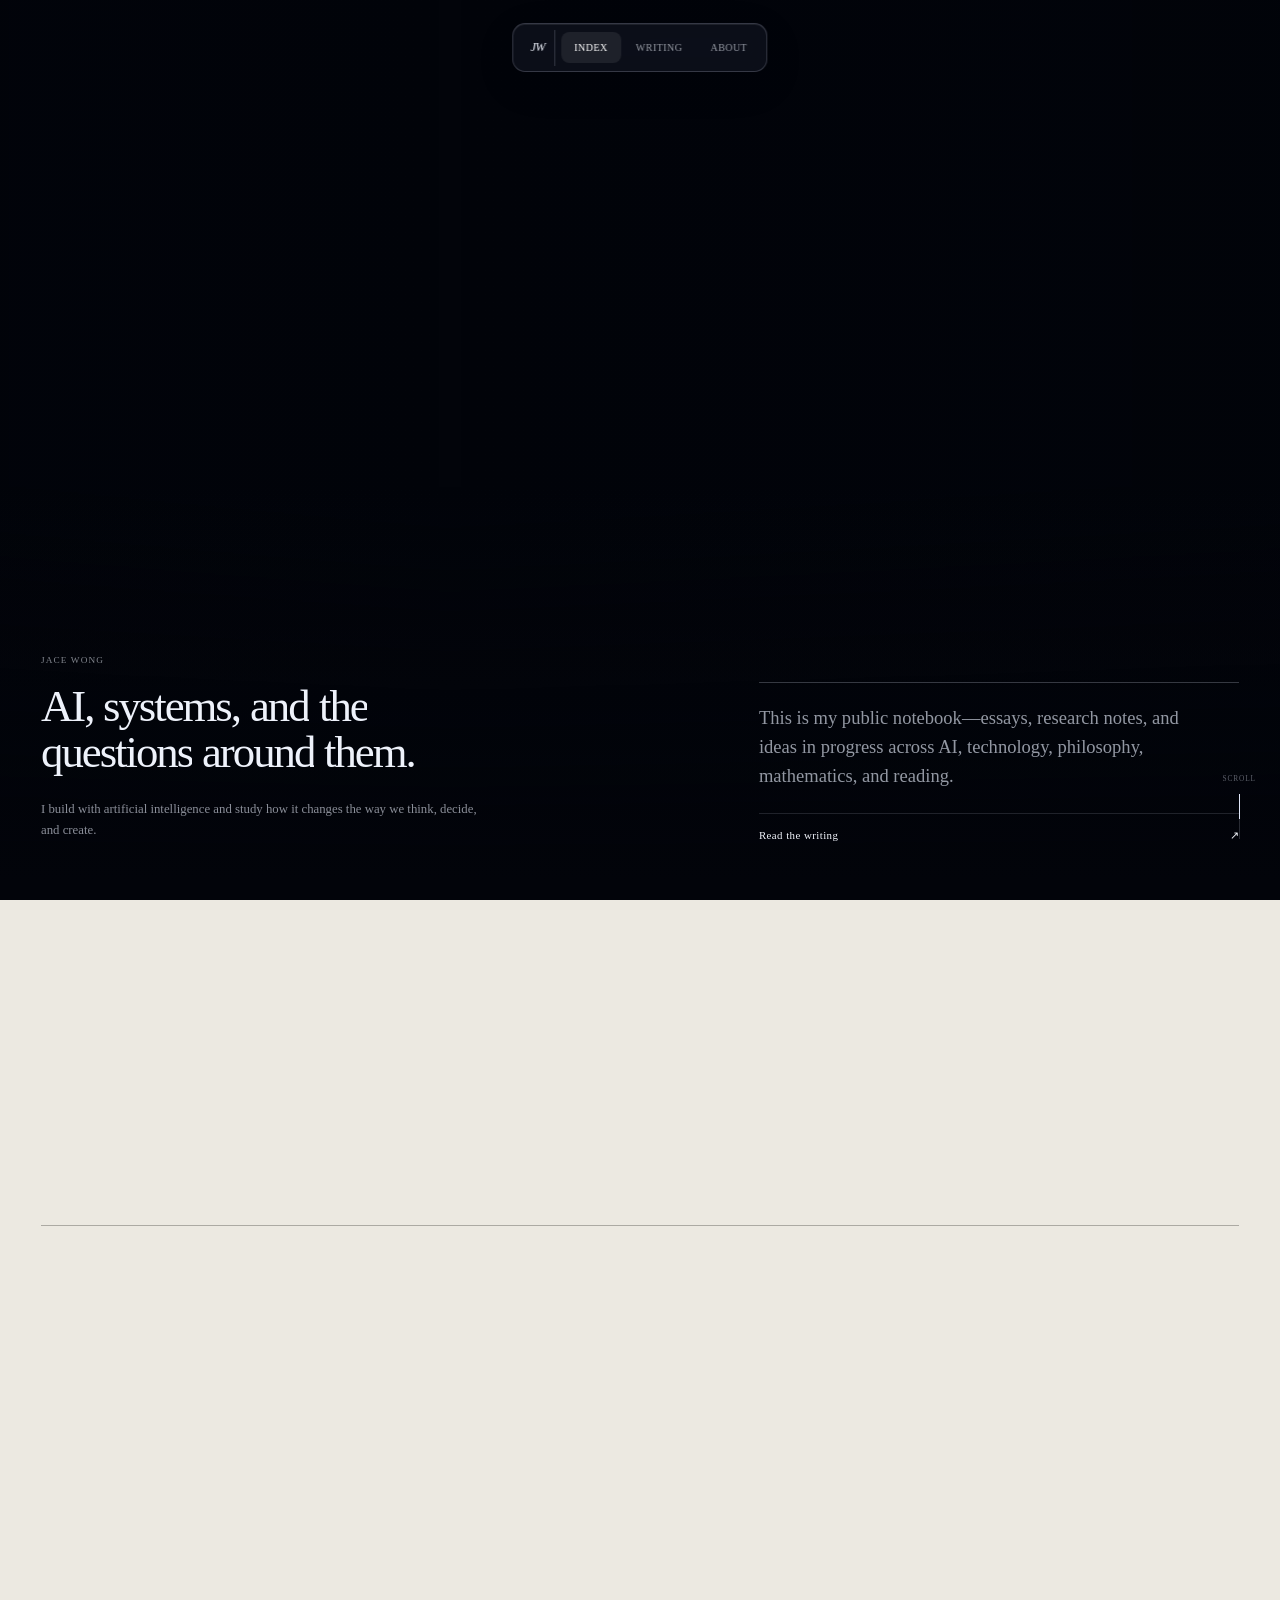
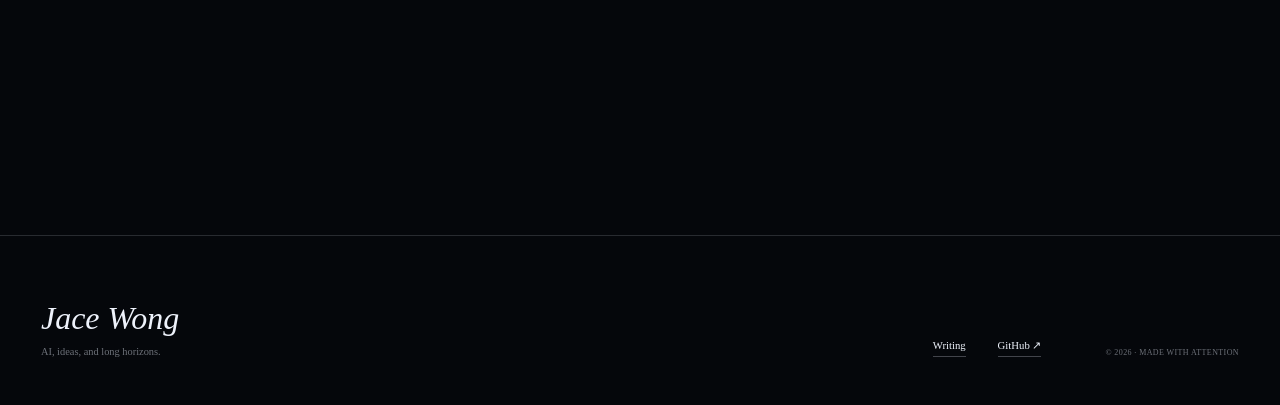
==== commit 61b5482a: "Deploy AI technology and reading edition" ====
--- a/index.html
+++ b/index.html
@@ -1,4 +1,4 @@
-<!DOCTYPE html><html lang="en"><head><meta charSet="utf-8"/><meta name="viewport" content="width=device-width, initial-scale=1"/><link rel="preload" href="/_next/static/media/797e433ab948586e-s.p.08e28id.o-okb.woff2" as="font" crossorigin="" type="font/woff2"/><link rel="preload" href="/_next/static/media/caa3a2e1cccd8315-s.p.09~u27dqhyhd6.woff2" as="font" crossorigin="" type="font/woff2"/><link rel="stylesheet" href="/_next/static/chunks/0-n6_m0vbq73w.css" data-precedence="next"/><link rel="preload" as="script" fetchPriority="low" href="/_next/static/chunks/00gq-v0e07i1q.js"/><script src="/_next/static/chunks/0~a-tg4mrls06.js" async=""></script><script src="/_next/static/chunks/07lhk_q6pmm3r.js" async=""></script><script src="/_next/static/chunks/turbopack-10u5_9qk-mnth.js" async=""></script><script src="/_next/static/chunks/01xlw8hd842-c.js" async=""></script><script src="/_next/static/chunks/0d3shmwh5_nmn.js" async=""></script><script src="/_next/static/chunks/13lxzgfjb_6qc.js" async=""></script><script src="/_next/static/chunks/12pkmkh9r2qmh.js" async=""></script><meta name="next-size-adjust" content=""/><title>Jace Wong — Intelligence &amp; Beyond</title><meta name="description" content="Jace Wong is an AI practitioner exploring intelligence, philosophy, reading, investing, and the questions that shape what comes next."/><meta name="author" content="Jace Wong"/><meta name="keywords" content="Jace Wong,artificial intelligence,AI,philosophy,investing,personal blog"/><meta name="creator" content="Jace Wong"/><meta name="robots" content="index, follow"/><meta property="og:title" content="Jace Wong — Intelligence &amp; Beyond"/><meta property="og:description" content="AI is my medium, not my boundary. Notes on intelligence, philosophy, reading, and capital."/><meta property="og:url" content="https://jacewong-ai.github.io/"/><meta property="og:site_name" content="Jace Wong"/><meta property="og:image" content="https://jacewong-ai.github.io/og.png"/><meta property="og:image:width" content="1731"/><meta property="og:image:height" content="909"/><meta property="og:image:alt" content="Jace Wong — Intelligence &amp; Beyond"/><meta property="og:type" content="website"/><meta name="twitter:card" content="summary_large_image"/><meta name="twitter:title" content="Jace Wong — Intelligence &amp; Beyond"/><meta name="twitter:description" content="AI is my medium, not my boundary. Notes from the moving edge."/><meta name="twitter:image" content="https://jacewong-ai.github.io/og.png"/><script>
+<!DOCTYPE html><html lang="en"><head><meta charSet="utf-8"/><meta name="viewport" content="width=device-width, initial-scale=1"/><link rel="preload" href="/_next/static/media/797e433ab948586e-s.p.08e28id.o-okb.woff2" as="font" crossorigin="" type="font/woff2"/><link rel="preload" href="/_next/static/media/caa3a2e1cccd8315-s.p.09~u27dqhyhd6.woff2" as="font" crossorigin="" type="font/woff2"/><link rel="stylesheet" href="/_next/static/chunks/0b.bx.vs9nck6.css" data-precedence="next"/><link rel="preload" as="script" fetchPriority="low" href="/_next/static/chunks/00gq-v0e07i1q.js"/><script src="/_next/static/chunks/0~a-tg4mrls06.js" async=""></script><script src="/_next/static/chunks/07lhk_q6pmm3r.js" async=""></script><script src="/_next/static/chunks/turbopack-10u5_9qk-mnth.js" async=""></script><script src="/_next/static/chunks/01xlw8hd842-c.js" async=""></script><script src="/_next/static/chunks/0d3shmwh5_nmn.js" async=""></script><script src="/_next/static/chunks/13lxzgfjb_6qc.js" async=""></script><script src="/_next/static/chunks/0a~eqf~zydn.8.js" async=""></script><meta name="next-size-adjust" content=""/><title>Jace Wong — Intelligence &amp; Beyond</title><meta name="description" content="Jace Wong is an AI practitioner writing about technology, philosophy, mathematics, reading, and the structures of intelligence."/><meta name="author" content="Jace Wong"/><meta name="keywords" content="Jace Wong,artificial intelligence,AI,technology,philosophy,mathematics,reading,personal blog"/><meta name="creator" content="Jace Wong"/><meta name="robots" content="index, follow"/><meta property="og:title" content="Jace Wong — Intelligence &amp; Beyond"/><meta property="og:description" content="Notes on artificial intelligence, technology, philosophy, mathematics, and reading."/><meta property="og:url" content="https://jacewong-ai.github.io/"/><meta property="og:site_name" content="Jace Wong"/><meta property="og:image" content="https://jacewong-ai.github.io/og.png"/><meta property="og:image:width" content="1731"/><meta property="og:image:height" content="909"/><meta property="og:image:alt" content="Jace Wong — Intelligence &amp; Beyond"/><meta property="og:type" content="website"/><meta name="twitter:card" content="summary_large_image"/><meta name="twitter:title" content="Jace Wong — Intelligence &amp; Beyond"/><meta name="twitter:description" content="AI, technology, philosophy, mathematics, and reading—in working form."/><meta name="twitter:image" content="https://jacewong-ai.github.io/og.png"/><script>
   (() => {
     try {
       const saved = localStorage.getItem("jace-theme");
@@ -8,4 +8,4 @@
       document.documentElement.dataset.theme = "light";
     }
   })();
-</script><script src="/_next/static/chunks/03~yq9q893hmn.js" noModule=""></script></head><body class="geist_a71539c9-module__T19VSG__variable geist_mono_8d43a2aa-module__8Li5zG__variable"><div hidden=""><!--$--><!--/$--></div><main class="home-v2"><section class="home-hero"><div class="planet-field"><canvas aria-hidden="true"></canvas><div class="planet-fallback" aria-hidden="true"></div></div><header class="site-header"><a class="brand-mark" aria-label="Jace Wong — home" href="/"><span>JW</span><i aria-hidden="true"></i></a><nav class="main-nav"><a class="is-active" href="/"><span>Index</span></a><a href="/blog/"><span>Writing</span></a><a href="/#about"><span>About</span></a></nav><div class="nav-actions"><button class="theme-toggle" type="button" aria-label="Switch to dark mode"><span class="theme-orbit" aria-hidden="true"><i></i></span><span>Nocturne</span></button><button class="menu-toggle" type="button" aria-label="Toggle navigation" aria-expanded="false"><i></i><i></i></button></div></header><div class="home-hero-copy"><div class="home-introduction"><p class="home-name">Jace Wong</p><h1>AI, systems, and the<br/>questions around them.</h1><p>I build with artificial intelligence and study how it changes the way we think, decide, and create.</p></div><div class="home-notebook"><p>This is my public notebook—essays, research notes, and ideas in progress across technology, philosophy, reading, and capital.</p><a href="/blog/">Read the writing <span>↗</span></a></div></div><div class="home-scroll-note" aria-hidden="true"><span>Scroll</span><i></i></div></section><section class="home-writing" id="writing"><header data-reveal="true"><div><p>Selected writing</p><span>Essays &amp; notes</span></div><h2>Ideas, made public.</h2><a href="/blog/">View all ↗</a></header><div class="home-posts"><a class="home-post accent-violet" data-reveal="true" href="/blog/the-edge-is-a-moving-agreement/"><span class="home-post-number">001</span><div><p>Artificial Intelligence</p><h3>The edge is a moving agreement</h3><span>What looks like a technical limit is often a temporary agreement between tools, language, and imagination.</span></div><div class="home-post-meta"><span>6 min</span><i>↗</i></div></a><a class="home-post accent-amber" data-reveal="true" href="/blog/attention-is-a-portfolio/"><span class="home-post-number">002</span><div><p>Philosophy × Investing</p><h3>Attention is a portfolio</h3><span>Before we allocate capital, we allocate awareness. The first portfolio compounds into the second.</span></div><div class="home-post-meta"><span>5 min</span><i>↗</i></div></a><a class="home-post accent-cyan" data-reveal="true" href="/blog/reading-against-the-machine/"><span class="home-post-number">003</span><div><p>Reading &amp; Thought</p><h3>Reading against the machine</h3><span>In an age of instant synthesis, slow reading becomes a way to preserve intellectual texture.</span></div><div class="home-post-meta"><span>5 min</span><i>↗</i></div></a></div></section><section class="home-about" id="about"><div class="home-about-label" data-reveal="true"><span>About</span><i></i></div><div class="home-about-copy" data-reveal="true"><h2>I work with AI.<br/><em>I think beyond the model.</em></h2><p>I&#x27;m Jace Wong, an AI practitioner interested in the systems behind intelligence and the human choices around it. My work and writing follow one question: what becomes possible—and what becomes important—when intelligence is abundant?</p></div><div class="home-focus" data-reveal="true"><div><span>01</span><p>AI systems</p></div><div><span>02</span><p>Philosophy of technology</p></div><div><span>03</span><p>Reading &amp; learning</p></div><div><span>04</span><p>Investing</p></div></div></section><section class="home-contact" id="connect"><p data-reveal="true">Connect</p><div data-reveal="true"><h2>Elsewhere on the web.</h2><a href="https://github.com/JaceWong-ai" target="_blank" rel="noreferrer">GitHub <span>↗</span></a></div></section><footer class="site-footer"><div><a class="footer-signature" href="/">Jace Wong</a><p>AI, ideas, and long horizons.</p></div><div class="footer-links"><a href="/blog/">Writing</a><a href="https://github.com/JaceWong-ai" target="_blank" rel="noreferrer">GitHub ↗</a></div><p class="footer-meta">© <!-- -->2026<!-- --> · Made with attention</p></footer></main><!--$--><!--/$--><script src="/_next/static/chunks/00gq-v0e07i1q.js" id="_R_" async=""></script><script>(self.__next_f=self.__next_f||[]).push([0])</script><script>self.__next_f.push([1,"1:\"$Sreact.fragment\"\n2:I[39756,[\"/_next/static/chunks/01xlw8hd842-c.js\",\"/_next/static/chunks/0d3shmwh5_nmn.js\"],\"default\"]\n3:I[37457,[\"/_next/static/chunks/01xlw8hd842-c.js\",\"/_next/static/chunks/0d3shmwh5_nmn.js\"],\"default\"]\n4:I[73478,[\"/_next/static/chunks/01xlw8hd842-c.js\",\"/_next/static/chunks/0d3shmwh5_nmn.js\",\"/_next/static/chunks/13lxzgfjb_6qc.js\"],\"SiteNav\"]\n5:I[22016,[\"/_next/static/chunks/01xlw8hd842-c.js\",\"/_next/static/chunks/0d3shmwh5_nmn.js\",\"/_next/static/chunks/13lxzgfjb_6qc.js\"],\"\"]\n6:I[47257,[\"/_next/static/chunks/01xlw8hd842-c.js\",\"/_next/static/chunks/0d3shmwh5_nmn.js\"],\"ClientPageRoot\"]\n7:I[31713,[\"/_next/static/chunks/01xlw8hd842-c.js\",\"/_next/static/chunks/0d3shmwh5_nmn.js\",\"/_next/static/chunks/12pkmkh9r2qmh.js\"],\"default\"]\na:I[97367,[\"/_next/static/chunks/01xlw8hd842-c.js\",\"/_next/static/chunks/0d3shmwh5_nmn.js\"],\"OutletBoundary\"]\nb:\"$Sreact.suspense\"\nd:I[97367,[\"/_next/static/chunks/01xlw8hd842-c.js\",\"/_next/static/chunks/0d3shmwh5_nmn.js\"],\"ViewportBoundary\"]\nf:I[97367,[\"/_next/static/chunks/01xlw8hd842-c.js\",\"/_next/static/chunks/0d3shmwh5_nmn.js\"],\"MetadataBoundary\"]\n11:I[68027,[\"/_next/static/chunks/01xlw8hd842-c.js\",\"/_next/static/chunks/0d3shmwh5_nmn.js\"],\"default\",1]\n:HL[\"/_next/static/chunks/0-n6_m0vbq73w.css\",\"style\"]\n:HL[\"/_next/static/media/797e433ab948586e-s.p.08e28id.o-okb.woff2\",\"font\",{\"crossOrigin\":\"\",\"type\":\"font/woff2\"}]\n:HL[\"/_next/static/media/caa3a2e1cccd8315-s.p.09~u27dqhyhd6.woff2\",\"font\",{\"crossOrigin\":\"\",\"type\":\"font/woff2\"}]\n"])</script><script>self.__next_f.push([1,"0:{\"P\":null,\"c\":[\"\",\"\"],\"q\":\"\",\"i\":false,\"f\":[[[\"\",{\"children\":[\"__PAGE__\",{}]},\"$undefined\",\"$undefined\",16],[[\"$\",\"$1\",\"c\",{\"children\":[[[\"$\",\"link\",\"0\",{\"rel\":\"stylesheet\",\"href\":\"/_next/static/chunks/0-n6_m0vbq73w.css\",\"precedence\":\"next\",\"crossOrigin\":\"$undefined\",\"nonce\":\"$undefined\"}],[\"$\",\"script\",\"script-0\",{\"src\":\"/_next/static/chunks/01xlw8hd842-c.js\",\"async\":true,\"nonce\":\"$undefined\"}],[\"$\",\"script\",\"script-1\",{\"src\":\"/_next/static/chunks/0d3shmwh5_nmn.js\",\"async\":true,\"nonce\":\"$undefined\"}]],[\"$\",\"html\",null,{\"lang\":\"en\",\"suppressHydrationWarning\":true,\"children\":[[\"$\",\"head\",null,{\"children\":[\"$\",\"script\",null,{\"dangerouslySetInnerHTML\":{\"__html\":\"\\n  (() =\u003e {\\n    try {\\n      const saved = localStorage.getItem(\\\"jace-theme\\\");\\n      const preferred = matchMedia(\\\"(prefers-color-scheme: dark)\\\").matches ? \\\"dark\\\" : \\\"light\\\";\\n      document.documentElement.dataset.theme = saved || preferred;\\n    } catch (_) {\\n      document.documentElement.dataset.theme = \\\"light\\\";\\n    }\\n  })();\\n\"}}]}],[\"$\",\"body\",null,{\"className\":\"geist_a71539c9-module__T19VSG__variable geist_mono_8d43a2aa-module__8Li5zG__variable\",\"children\":[\"$\",\"$L2\",null,{\"parallelRouterKey\":\"children\",\"error\":\"$undefined\",\"errorStyles\":\"$undefined\",\"errorScripts\":\"$undefined\",\"template\":[\"$\",\"$L3\",null,{}],\"templateStyles\":\"$undefined\",\"templateScripts\":\"$undefined\",\"notFound\":[[\"$\",\"main\",null,{\"className\":\"not-found-page\",\"children\":[[\"$\",\"$L4\",null,{}],[\"$\",\"div\",null,{\"children\":[[\"$\",\"span\",null,{\"children\":\"404 / UNMAPPED TERRITORY\"}],[\"$\",\"h1\",null,{\"children\":[\"This edge has\",[\"$\",\"br\",null,{}],[\"$\",\"em\",null,{\"children\":\"moved elsewhere.\"}]]}],[\"$\",\"$L5\",null,{\"href\":\"/\",\"className\":\"text-link\",\"children\":[\"Return to the known map \",[\"$\",\"i\",null,{\"children\":\"↙\"}]]}]]}]]}],[]],\"forbidden\":\"$undefined\",\"unauthorized\":\"$undefined\"}]}]]}]]}],{\"children\":[[\"$\",\"$1\",\"c\",{\"children\":[[\"$\",\"$L6\",null,{\"Component\":\"$7\",\"serverProvidedParams\":{\"searchParams\":{},\"params\":{},\"promises\":[\"$@8\",\"$@9\"]}}],[[\"$\",\"script\",\"script-0\",{\"src\":\"/_next/static/chunks/12pkmkh9r2qmh.js\",\"async\":true,\"nonce\":\"$undefined\"}]],[\"$\",\"$La\",null,{\"children\":[\"$\",\"$b\",null,{\"name\":\"Next.MetadataOutlet\",\"children\":\"$@c\"}]}]]}],{},null,false,null]},null,false,null],[\"$\",\"$1\",\"h\",{\"children\":[null,[\"$\",\"$Ld\",null,{\"children\":\"$Le\"}],[\"$\",\"div\",null,{\"hidden\":true,\"children\":[\"$\",\"$Lf\",null,{\"children\":[\"$\",\"$b\",null,{\"name\":\"Next.Metadata\",\"children\":\"$L10\"}]}]}],[\"$\",\"meta\",null,{\"name\":\"next-size-adjust\",\"content\":\"\"}]]}],false]],\"m\":\"$undefined\",\"G\":[\"$11\",[[\"$\",\"link\",\"0\",{\"rel\":\"stylesheet\",\"href\":\"/_next/static/chunks/0-n6_m0vbq73w.css\",\"precedence\":\"next\",\"crossOrigin\":\"$undefined\",\"nonce\":\"$undefined\"}]]],\"S\":true,\"h\":null,\"s\":\"$undefined\",\"l\":\"$undefined\",\"p\":\"$undefined\",\"d\":\"$undefined\",\"b\":\"1ISvZFvnM3WDbhe9ksSvF\"}\n"])</script><script>self.__next_f.push([1,"8:{}\n9:\"$0:f:0:1:1:children:0:props:children:0:props:serverProvidedParams:params\"\n"])</script><script>self.__next_f.push([1,"e:[[\"$\",\"meta\",\"0\",{\"charSet\":\"utf-8\"}],[\"$\",\"meta\",\"1\",{\"name\":\"viewport\",\"content\":\"width=device-width, initial-scale=1\"}]]\n"])</script><script>self.__next_f.push([1,"c:null\n"])</script><script>self.__next_f.push([1,"10:[[\"$\",\"title\",\"0\",{\"children\":\"Jace Wong — Intelligence \u0026 Beyond\"}],[\"$\",\"meta\",\"1\",{\"name\":\"description\",\"content\":\"Jace Wong is an AI practitioner exploring intelligence, philosophy, reading, investing, and the questions that shape what comes next.\"}],[\"$\",\"meta\",\"2\",{\"name\":\"author\",\"content\":\"Jace Wong\"}],[\"$\",\"meta\",\"3\",{\"name\":\"keywords\",\"content\":\"Jace Wong,artificial intelligence,AI,philosophy,investing,personal blog\"}],[\"$\",\"meta\",\"4\",{\"name\":\"creator\",\"content\":\"Jace Wong\"}],[\"$\",\"meta\",\"5\",{\"name\":\"robots\",\"content\":\"index, follow\"}],[\"$\",\"meta\",\"6\",{\"property\":\"og:title\",\"content\":\"Jace Wong — Intelligence \u0026 Beyond\"}],[\"$\",\"meta\",\"7\",{\"property\":\"og:description\",\"content\":\"AI is my medium, not my boundary. Notes on intelligence, philosophy, reading, and capital.\"}],[\"$\",\"meta\",\"8\",{\"property\":\"og:url\",\"content\":\"https://jacewong-ai.github.io/\"}],[\"$\",\"meta\",\"9\",{\"property\":\"og:site_name\",\"content\":\"Jace Wong\"}],[\"$\",\"meta\",\"10\",{\"property\":\"og:image\",\"content\":\"https://jacewong-ai.github.io/og.png\"}],[\"$\",\"meta\",\"11\",{\"property\":\"og:image:width\",\"content\":\"1731\"}],[\"$\",\"meta\",\"12\",{\"property\":\"og:image:height\",\"content\":\"909\"}],[\"$\",\"meta\",\"13\",{\"property\":\"og:image:alt\",\"content\":\"Jace Wong — Intelligence \u0026 Beyond\"}],[\"$\",\"meta\",\"14\",{\"property\":\"og:type\",\"content\":\"website\"}],[\"$\",\"meta\",\"15\",{\"name\":\"twitter:card\",\"content\":\"summary_large_image\"}],[\"$\",\"meta\",\"16\",{\"name\":\"twitter:title\",\"content\":\"Jace Wong — Intelligence \u0026 Beyond\"}],[\"$\",\"meta\",\"17\",{\"name\":\"twitter:description\",\"content\":\"AI is my medium, not my boundary. Notes from the moving edge.\"}],[\"$\",\"meta\",\"18\",{\"name\":\"twitter:image\",\"content\":\"https://jacewong-ai.github.io/og.png\"}]]\n"])</script></body></html>+</script><script src="/_next/static/chunks/03~yq9q893hmn.js" noModule=""></script></head><body class="geist_a71539c9-module__T19VSG__variable geist_mono_8d43a2aa-module__8Li5zG__variable"><div hidden=""><!--$--><!--/$--></div><main class="home-v2"><section class="home-hero"><div class="planet-field"><canvas aria-hidden="true"></canvas><div class="planet-fallback" aria-hidden="true"></div></div><div class="symbol-stream" aria-hidden="true"><canvas></canvas></div><header class="site-header"><a class="brand-mark" aria-label="Jace Wong — home" href="/"><span>JW</span><i aria-hidden="true"></i></a><nav class="main-nav"><a class="is-active" href="/"><span>Index</span></a><a href="/blog/"><span>Writing</span></a><a href="/#about"><span>About</span></a></nav><div class="nav-actions"><button class="theme-toggle" type="button" aria-label="Switch to dark mode"><span class="theme-orbit" aria-hidden="true"><i></i></span><span>Nocturne</span></button><button class="menu-toggle" type="button" aria-label="Toggle navigation" aria-expanded="false"><i></i><i></i></button></div></header><div class="home-hero-copy"><div class="home-introduction"><p class="home-name">Jace Wong</p><h1><span class="reveal-words is-visible is-auto" aria-label="AI, systems, and the" style="--reveal-delay:0ms"><span><span class="word-clip" aria-hidden="true"><span style="--word-index:0">AI,</span></span> </span><span><span class="word-clip" aria-hidden="true"><span style="--word-index:1">systems,</span></span> </span><span><span class="word-clip" aria-hidden="true"><span style="--word-index:2">and</span></span> </span><span><span class="word-clip" aria-hidden="true"><span style="--word-index:3">the</span></span> </span></span><br/><span class="reveal-words is-visible is-auto" aria-label="questions around them." style="--reveal-delay:260ms"><span><span class="word-clip" aria-hidden="true"><span style="--word-index:0">questions</span></span> </span><span><span class="word-clip" aria-hidden="true"><span style="--word-index:1">around</span></span> </span><span><span class="word-clip" aria-hidden="true"><span style="--word-index:2">them.</span></span> </span></span></h1><p>I build with artificial intelligence and study how it changes the way we think, decide, and create.</p></div><div class="home-notebook"><p>This is my public notebook—essays, research notes, and ideas in progress across AI, technology, philosophy, mathematics, and reading.</p><a href="/blog/">Read the writing <span>↗</span></a></div></div><div class="home-scroll-note" aria-hidden="true"><span>Scroll</span><i></i></div></section><section class="home-writing" id="writing"><header data-reveal="true"><div><p>Selected writing</p><span>AI · Technology · Reading</span></div><h2>Ideas, made public.</h2><a href="/blog/">View all ↗</a></header><div class="home-posts"><a class="home-post accent-violet" data-reveal="true" href="/blog/the-edge-is-a-moving-agreement/"><span class="home-post-number">001</span><div><p>Artificial Intelligence</p><h3>The edge is a moving agreement</h3><span>What looks like a technical limit is often a temporary agreement between tools, language, and imagination.</span></div><div class="home-post-meta"><span>6 min</span><i>↗</i></div></a><a class="home-post accent-amber" data-reveal="true" href="/blog/abstraction-is-a-form-of-leverage/"><span class="home-post-number">002</span><div><p>Technology &amp; Mathematics</p><h3>Abstraction is a form of leverage</h3><span>Every useful abstraction hides detail. The art is deciding what can disappear without losing the truth.</span></div><div class="home-post-meta"><span>6 min</span><i>↗</i></div></a><a class="home-post accent-cyan" data-reveal="true" href="/blog/reading-against-the-machine/"><span class="home-post-number">003</span><div><p>Reading &amp; Thought</p><h3>Reading against the machine</h3><span>In an age of instant synthesis, slow reading becomes a way to preserve intellectual texture.</span></div><div class="home-post-meta"><span>5 min</span><i>↗</i></div></a></div></section><section class="home-about" id="about"><div class="home-about-label" data-reveal="true"><span>About</span><i></i></div><div class="home-about-copy" data-reveal="true"><h2>I work with AI.<br/><em>I think beyond the model.</em></h2><p>I&#x27;m Jace Wong, an AI practitioner interested in the systems behind intelligence and the ideas beneath them. I write where technology meets philosophy and mathematics: what becomes possible—and what remains human—when intelligence is abundant?</p></div><div class="home-focus" data-reveal="true"><div><span>01</span><p>AI systems</p></div><div><span>02</span><p>Technology &amp; philosophy</p></div><div><span>03</span><p>Mathematics</p></div><div><span>04</span><p>Reading &amp; learning</p></div></div></section><section class="home-contact" id="connect"><p data-reveal="true">Connect</p><div data-reveal="true"><h2>Elsewhere on the web.</h2><a href="https://github.com/JaceWong-ai" target="_blank" rel="noreferrer">GitHub <span>↗</span></a></div></section><footer class="site-footer"><div><a class="footer-signature" href="/">Jace Wong</a><p>AI, ideas, and long horizons.</p></div><div class="footer-links"><a href="/blog/">Writing</a><a href="https://github.com/JaceWong-ai" target="_blank" rel="noreferrer">GitHub ↗</a></div><p class="footer-meta">© <!-- -->2026<!-- --> · Made with attention</p></footer></main><!--$--><!--/$--><script src="/_next/static/chunks/00gq-v0e07i1q.js" id="_R_" async=""></script><script>(self.__next_f=self.__next_f||[]).push([0])</script><script>self.__next_f.push([1,"1:\"$Sreact.fragment\"\n2:I[39756,[\"/_next/static/chunks/01xlw8hd842-c.js\",\"/_next/static/chunks/0d3shmwh5_nmn.js\"],\"default\"]\n3:I[37457,[\"/_next/static/chunks/01xlw8hd842-c.js\",\"/_next/static/chunks/0d3shmwh5_nmn.js\"],\"default\"]\n4:I[73478,[\"/_next/static/chunks/01xlw8hd842-c.js\",\"/_next/static/chunks/0d3shmwh5_nmn.js\",\"/_next/static/chunks/13lxzgfjb_6qc.js\"],\"SiteNav\"]\n5:I[22016,[\"/_next/static/chunks/01xlw8hd842-c.js\",\"/_next/static/chunks/0d3shmwh5_nmn.js\",\"/_next/static/chunks/13lxzgfjb_6qc.js\"],\"\"]\n6:I[47257,[\"/_next/static/chunks/01xlw8hd842-c.js\",\"/_next/static/chunks/0d3shmwh5_nmn.js\"],\"ClientPageRoot\"]\n7:I[31713,[\"/_next/static/chunks/01xlw8hd842-c.js\",\"/_next/static/chunks/0d3shmwh5_nmn.js\",\"/_next/static/chunks/0a~eqf~zydn.8.js\"],\"default\"]\na:I[97367,[\"/_next/static/chunks/01xlw8hd842-c.js\",\"/_next/static/chunks/0d3shmwh5_nmn.js\"],\"OutletBoundary\"]\nb:\"$Sreact.suspense\"\nd:I[97367,[\"/_next/static/chunks/01xlw8hd842-c.js\",\"/_next/static/chunks/0d3shmwh5_nmn.js\"],\"ViewportBoundary\"]\nf:I[97367,[\"/_next/static/chunks/01xlw8hd842-c.js\",\"/_next/static/chunks/0d3shmwh5_nmn.js\"],\"MetadataBoundary\"]\n11:I[68027,[\"/_next/static/chunks/01xlw8hd842-c.js\",\"/_next/static/chunks/0d3shmwh5_nmn.js\"],\"default\",1]\n:HL[\"/_next/static/chunks/0b.bx.vs9nck6.css\",\"style\"]\n:HL[\"/_next/static/media/797e433ab948586e-s.p.08e28id.o-okb.woff2\",\"font\",{\"crossOrigin\":\"\",\"type\":\"font/woff2\"}]\n:HL[\"/_next/static/media/caa3a2e1cccd8315-s.p.09~u27dqhyhd6.woff2\",\"font\",{\"crossOrigin\":\"\",\"type\":\"font/woff2\"}]\n"])</script><script>self.__next_f.push([1,"0:{\"P\":null,\"c\":[\"\",\"\"],\"q\":\"\",\"i\":false,\"f\":[[[\"\",{\"children\":[\"__PAGE__\",{}]},\"$undefined\",\"$undefined\",16],[[\"$\",\"$1\",\"c\",{\"children\":[[[\"$\",\"link\",\"0\",{\"rel\":\"stylesheet\",\"href\":\"/_next/static/chunks/0b.bx.vs9nck6.css\",\"precedence\":\"next\",\"crossOrigin\":\"$undefined\",\"nonce\":\"$undefined\"}],[\"$\",\"script\",\"script-0\",{\"src\":\"/_next/static/chunks/01xlw8hd842-c.js\",\"async\":true,\"nonce\":\"$undefined\"}],[\"$\",\"script\",\"script-1\",{\"src\":\"/_next/static/chunks/0d3shmwh5_nmn.js\",\"async\":true,\"nonce\":\"$undefined\"}]],[\"$\",\"html\",null,{\"lang\":\"en\",\"suppressHydrationWarning\":true,\"children\":[[\"$\",\"head\",null,{\"children\":[\"$\",\"script\",null,{\"dangerouslySetInnerHTML\":{\"__html\":\"\\n  (() =\u003e {\\n    try {\\n      const saved = localStorage.getItem(\\\"jace-theme\\\");\\n      const preferred = matchMedia(\\\"(prefers-color-scheme: dark)\\\").matches ? \\\"dark\\\" : \\\"light\\\";\\n      document.documentElement.dataset.theme = saved || preferred;\\n    } catch (_) {\\n      document.documentElement.dataset.theme = \\\"light\\\";\\n    }\\n  })();\\n\"}}]}],[\"$\",\"body\",null,{\"className\":\"geist_a71539c9-module__T19VSG__variable geist_mono_8d43a2aa-module__8Li5zG__variable\",\"children\":[\"$\",\"$L2\",null,{\"parallelRouterKey\":\"children\",\"error\":\"$undefined\",\"errorStyles\":\"$undefined\",\"errorScripts\":\"$undefined\",\"template\":[\"$\",\"$L3\",null,{}],\"templateStyles\":\"$undefined\",\"templateScripts\":\"$undefined\",\"notFound\":[[\"$\",\"main\",null,{\"className\":\"not-found-page\",\"children\":[[\"$\",\"$L4\",null,{}],[\"$\",\"div\",null,{\"children\":[[\"$\",\"span\",null,{\"children\":\"404 / UNMAPPED TERRITORY\"}],[\"$\",\"h1\",null,{\"children\":[\"This edge has\",[\"$\",\"br\",null,{}],[\"$\",\"em\",null,{\"children\":\"moved elsewhere.\"}]]}],[\"$\",\"$L5\",null,{\"href\":\"/\",\"className\":\"text-link\",\"children\":[\"Return to the known map \",[\"$\",\"i\",null,{\"children\":\"↙\"}]]}]]}]]}],[]],\"forbidden\":\"$undefined\",\"unauthorized\":\"$undefined\"}]}]]}]]}],{\"children\":[[\"$\",\"$1\",\"c\",{\"children\":[[\"$\",\"$L6\",null,{\"Component\":\"$7\",\"serverProvidedParams\":{\"searchParams\":{},\"params\":{},\"promises\":[\"$@8\",\"$@9\"]}}],[[\"$\",\"script\",\"script-0\",{\"src\":\"/_next/static/chunks/0a~eqf~zydn.8.js\",\"async\":true,\"nonce\":\"$undefined\"}]],[\"$\",\"$La\",null,{\"children\":[\"$\",\"$b\",null,{\"name\":\"Next.MetadataOutlet\",\"children\":\"$@c\"}]}]]}],{},null,false,null]},null,false,null],[\"$\",\"$1\",\"h\",{\"children\":[null,[\"$\",\"$Ld\",null,{\"children\":\"$Le\"}],[\"$\",\"div\",null,{\"hidden\":true,\"children\":[\"$\",\"$Lf\",null,{\"children\":[\"$\",\"$b\",null,{\"name\":\"Next.Metadata\",\"children\":\"$L10\"}]}]}],[\"$\",\"meta\",null,{\"name\":\"next-size-adjust\",\"content\":\"\"}]]}],false]],\"m\":\"$undefined\",\"G\":[\"$11\",[[\"$\",\"link\",\"0\",{\"rel\":\"stylesheet\",\"href\":\"/_next/static/chunks/0b.bx.vs9nck6.css\",\"precedence\":\"next\",\"crossOrigin\":\"$undefined\",\"nonce\":\"$undefined\"}]]],\"S\":true,\"h\":null,\"s\":\"$undefined\",\"l\":\"$undefined\",\"p\":\"$undefined\",\"d\":\"$undefined\",\"b\":\"em4ZC1ZXEfMObDNpl_4JS\"}\n"])</script><script>self.__next_f.push([1,"8:{}\n9:\"$0:f:0:1:1:children:0:props:children:0:props:serverProvidedParams:params\"\n"])</script><script>self.__next_f.push([1,"e:[[\"$\",\"meta\",\"0\",{\"charSet\":\"utf-8\"}],[\"$\",\"meta\",\"1\",{\"name\":\"viewport\",\"content\":\"width=device-width, initial-scale=1\"}]]\n"])</script><script>self.__next_f.push([1,"c:null\n"])</script><script>self.__next_f.push([1,"10:[[\"$\",\"title\",\"0\",{\"children\":\"Jace Wong — Intelligence \u0026 Beyond\"}],[\"$\",\"meta\",\"1\",{\"name\":\"description\",\"content\":\"Jace Wong is an AI practitioner writing about technology, philosophy, mathematics, reading, and the structures of intelligence.\"}],[\"$\",\"meta\",\"2\",{\"name\":\"author\",\"content\":\"Jace Wong\"}],[\"$\",\"meta\",\"3\",{\"name\":\"keywords\",\"content\":\"Jace Wong,artificial intelligence,AI,technology,philosophy,mathematics,reading,personal blog\"}],[\"$\",\"meta\",\"4\",{\"name\":\"creator\",\"content\":\"Jace Wong\"}],[\"$\",\"meta\",\"5\",{\"name\":\"robots\",\"content\":\"index, follow\"}],[\"$\",\"meta\",\"6\",{\"property\":\"og:title\",\"content\":\"Jace Wong — Intelligence \u0026 Beyond\"}],[\"$\",\"meta\",\"7\",{\"property\":\"og:description\",\"content\":\"Notes on artificial intelligence, technology, philosophy, mathematics, and reading.\"}],[\"$\",\"meta\",\"8\",{\"property\":\"og:url\",\"content\":\"https://jacewong-ai.github.io/\"}],[\"$\",\"meta\",\"9\",{\"property\":\"og:site_name\",\"content\":\"Jace Wong\"}],[\"$\",\"meta\",\"10\",{\"property\":\"og:image\",\"content\":\"https://jacewong-ai.github.io/og.png\"}],[\"$\",\"meta\",\"11\",{\"property\":\"og:image:width\",\"content\":\"1731\"}],[\"$\",\"meta\",\"12\",{\"property\":\"og:image:height\",\"content\":\"909\"}],[\"$\",\"meta\",\"13\",{\"property\":\"og:image:alt\",\"content\":\"Jace Wong — Intelligence \u0026 Beyond\"}],[\"$\",\"meta\",\"14\",{\"property\":\"og:type\",\"content\":\"website\"}],[\"$\",\"meta\",\"15\",{\"name\":\"twitter:card\",\"content\":\"summary_large_image\"}],[\"$\",\"meta\",\"16\",{\"name\":\"twitter:title\",\"content\":\"Jace Wong — Intelligence \u0026 Beyond\"}],[\"$\",\"meta\",\"17\",{\"name\":\"twitter:description\",\"content\":\"AI, technology, philosophy, mathematics, and reading—in working form.\"}],[\"$\",\"meta\",\"18\",{\"name\":\"twitter:image\",\"content\":\"https://jacewong-ai.github.io/og.png\"}]]\n"])</script></body></html>
--- a/_next/static/chunks/0b.bx.vs9nck6.css
+++ b/_next/static/chunks/0b.bx.vs9nck6.css
@@ -0,0 +1,3 @@
+@font-face{font-family:Geist;font-style:normal;font-weight:100 900;font-display:swap;src:url(../media/fef07dbb0973bf53-s.12tyk43_3sh9u.woff2)format("woff2");unicode-range:U+460-52F,U+1C80-1C8A,U+20B4,U+2DE0-2DFF,U+A640-A69F,U+FE2E-FE2F}@font-face{font-family:Geist;font-style:normal;font-weight:100 900;font-display:swap;src:url(../media/8a480f0b521d4e75-s.0jzbimsg8vl84.woff2)format("woff2");unicode-range:U+301,U+400-45F,U+490-491,U+4B0-4B1,U+2116}@font-face{font-family:Geist;font-style:normal;font-weight:100 900;font-display:swap;src:url(../media/53b9e256198e5412-s.0-wfv7uh4i7h9.woff2)format("woff2");unicode-range:U+102-103,U+110-111,U+128-129,U+168-169,U+1A0-1A1,U+1AF-1B0,U+300-301,U+303-304,U+308-309,U+323,U+329,U+1EA0-1EF9,U+20AB}@font-face{font-family:Geist;font-style:normal;font-weight:100 900;font-display:swap;src:url(../media/7178b3e590c64307-s.0nx0ww8fni_q3.woff2)format("woff2");unicode-range:U+100-2BA,U+2BD-2C5,U+2C7-2CC,U+2CE-2D7,U+2DD-2FF,U+304,U+308,U+329,U+1D00-1DBF,U+1E00-1E9F,U+1EF2-1EFF,U+2020,U+20A0-20AB,U+20AD-20C0,U+2113,U+2C60-2C7F,U+A720-A7FF}@font-face{font-family:Geist;font-style:normal;font-weight:100 900;font-display:swap;src:url(../media/caa3a2e1cccd8315-s.p.09~u27dqhyhd6.woff2)format("woff2");unicode-range:U+??,U+131,U+152-153,U+2BB-2BC,U+2C6,U+2DA,U+2DC,U+304,U+308,U+329,U+2000-206F,U+20AC,U+2122,U+2191,U+2193,U+2212,U+2215,U+FEFF,U+FFFD}@font-face{font-family:Geist Fallback;src:local(Arial);ascent-override:95.94%;descent-override:28.16%;line-gap-override:0.0%;size-adjust:104.76%}.geist_a71539c9-module__T19VSG__className{font-family:Geist,Geist Fallback;font-style:normal}.geist_a71539c9-module__T19VSG__variable{--font-geist-sans:"Geist", "Geist Fallback"}
+@font-face{font-family:Geist Mono;font-style:normal;font-weight:100 900;font-display:swap;src:url(../media/5ce348bf30bf5439-s.0zgw-jeven.3w.woff2)format("woff2");unicode-range:U+460-52F,U+1C80-1C8A,U+20B4,U+2DE0-2DFF,U+A640-A69F,U+FE2E-FE2F}@font-face{font-family:Geist Mono;font-style:normal;font-weight:100 900;font-display:swap;src:url(../media/4fa387ec64143e14-s.0wkzw~je483f-.woff2)format("woff2");unicode-range:U+301,U+400-45F,U+490-491,U+4B0-4B1,U+2116}@font-face{font-family:Geist Mono;font-style:normal;font-weight:100 900;font-display:swap;src:url(../media/6306c77e7c8268e4-s.0rhz0arwfsn~5.woff2)format("woff2");unicode-range:U+2000-2001,U+2004-2008,U+200A,U+23B8-23BD,U+2500-259F}@font-face{font-family:Geist Mono;font-style:normal;font-weight:100 900;font-display:swap;src:url(../media/7d817b4c03b0c5f1-s.0l76wvqk9d84w.woff2)format("woff2");unicode-range:U+102-103,U+110-111,U+128-129,U+168-169,U+1A0-1A1,U+1AF-1B0,U+300-301,U+303-304,U+308-309,U+323,U+329,U+1EA0-1EF9,U+20AB}@font-face{font-family:Geist Mono;font-style:normal;font-weight:100 900;font-display:swap;src:url(../media/bbc41e54d2fcbd21-s.0k4k9394f2q-k.woff2)format("woff2");unicode-range:U+100-2BA,U+2BD-2C5,U+2C7-2CC,U+2CE-2D7,U+2DD-2FF,U+304,U+308,U+329,U+1D00-1DBF,U+1E00-1E9F,U+1EF2-1EFF,U+2020,U+20A0-20AB,U+20AD-20C0,U+2113,U+2C60-2C7F,U+A720-A7FF}@font-face{font-family:Geist Mono;font-style:normal;font-weight:100 900;font-display:swap;src:url(../media/797e433ab948586e-s.p.08e28id.o-okb.woff2)format("woff2");unicode-range:U+??,U+131,U+152-153,U+2BB-2BC,U+2C6,U+2DA,U+2DC,U+304,U+308,U+329,U+2000-206F,U+20AC,U+2122,U+2191,U+2193,U+2212,U+2215,U+FEFF,U+FFFD}@font-face{font-family:Geist Mono Fallback;src:local(Arial);ascent-override:74.67%;descent-override:21.92%;line-gap-override:0.0%;size-adjust:134.59%}.geist_mono_8d43a2aa-module__8Li5zG__className{font-family:Geist Mono,Geist Mono Fallback;font-style:normal}.geist_mono_8d43a2aa-module__8Li5zG__variable{--font-geist-mono:"Geist Mono", "Geist Mono Fallback"}
+:root{--paper:#e9e7e0;--paper-deep:#dfdcd3;--paper-soft:#f3f1eb;--ink:#191915;--ink-soft:#5d5a52;--hairline:#19191529;--hairline-strong:#19191559;--lime:#d7ff79;--lime-ink:#213019;--violet:#8d78ff;--cyan:#6fcfc2;--amber:#e1aa52;--font-sans:var(--font-geist-sans), "Helvetica Neue", sans-serif;--font-mono:var(--font-geist-mono), "SFMono-Regular", monospace;--font-serif:"Iowan Old Style", "Baskerville", "Times New Roman", serif;--page-pad:clamp(1.25rem, 3.2vw, 3.5rem);--scroll-progress:0;--pointer-x:50vw;--pointer-y:50vh;--lightningcss-light:initial;--lightningcss-dark: ;color-scheme:light}:root[data-theme=dark]{--paper:#0d0d0e;--paper-deep:#151516;--paper-soft:#1b1b1d;--ink:#efeee9;--ink-soft:#9f9c94;--hairline:#efeee924;--hairline-strong:#efeee952;--lime:#caff6b;--lime-ink:#17210e;--violet:#a796ff;--cyan:#78ddce;--amber:#ebb866;--lightningcss-light: ;--lightningcss-dark:initial;color-scheme:dark}*{box-sizing:border-box}html{background:var(--paper);color:var(--ink);scroll-behavior:smooth;text-rendering:optimizelegibility;-webkit-font-smoothing:antialiased}body{background:var(--paper);min-width:320px;color:var(--ink);font-family:var(--font-sans);margin:0;transition:background-color .5s,color .5s;overflow-x:hidden}body::selection{background:var(--lime);color:var(--lime-ink)}a{color:inherit;text-decoration:none}button{color:inherit;font:inherit}h1,h2,h3,p{margin:0}button,a{-webkit-tap-highlight-color:transparent}:focus-visible{outline:2px solid var(--violet);outline-offset:5px}.section-shell{width:min(100%,1600px);padding-inline:var(--page-pad);margin-inline:auto}.pointer-aura{z-index:50;top:var(--pointer-y);left:var(--pointer-x);pointer-events:none;background:radial-gradient(circle, color-mix(in srgb, var(--violet) 7%, transparent), transparent 68%);opacity:.75;border-radius:50%;width:22rem;height:22rem;position:fixed;transform:translate(-50%,-50%)}.scroll-rail{z-index:70;background:var(--hairline);width:1px;height:7.5rem;position:fixed;top:50%;right:1.05rem;overflow:hidden;transform:translateY(-50%)}.scroll-rail span{background:var(--ink);transform:scaleY(var(--scroll-progress));transform-origin:top;position:absolute;inset:0}.site-header{z-index:80;width:100%;height:6.5rem;padding:0 var(--page-pad);border-bottom:1px solid var(--hairline);justify-content:space-between;align-items:center;display:flex;position:absolute;top:0;left:0}.brand-mark{border:1px solid var(--hairline-strong);width:3.2rem;height:3.2rem;font-family:var(--font-serif);letter-spacing:-.06em;border-radius:50%;place-items:center;font-size:.9rem;font-style:italic;transition:transform .35s cubic-bezier(.2,.8,.2,1);display:grid;position:relative}.brand-mark:before{border:1px solid var(--hairline);content:"";border-radius:50%;transition:transform .5s;position:absolute;inset:.35rem -.2rem;transform:rotate(-38deg)}.brand-mark i{background:var(--lime);width:.42rem;height:.42rem;box-shadow:0 0 0 2px var(--paper);border-radius:50%;position:absolute;top:.05rem;right:.05rem}.brand-mark:hover{transform:rotate(8deg)}.brand-mark:hover:before{transform:rotate(38deg)}.main-nav{align-items:center;gap:clamp(1.5rem,3vw,3rem);display:flex;position:absolute;left:50%;transform:translate(-50%)}.main-nav a{color:var(--ink-soft);letter-spacing:.08em;text-transform:uppercase;padding:.6rem 0;font-size:.72rem;transition:color .25s;position:relative}.main-nav a:after{background:var(--ink);content:"";transform-origin:100%;height:1px;transition:transform .3s;position:absolute;bottom:.25rem;left:0;right:0;transform:scaleX(0)}.main-nav a:hover,.main-nav a.is-active{color:var(--ink)}.main-nav a:hover:after,.main-nav a.is-active:after{transform-origin:0;transform:scaleX(1)}.nav-actions{align-items:center;gap:1rem;display:flex}.theme-toggle{cursor:pointer;color:var(--ink-soft);font-family:var(--font-mono);letter-spacing:.05em;text-transform:uppercase;background:0 0;border:0;align-items:center;gap:.65rem;padding:0;font-size:.62rem;display:flex}.theme-orbit{border:1px solid var(--hairline);border-radius:50%;place-items:center;width:1.9rem;height:1.9rem;display:grid;position:relative}.theme-orbit:before{background:var(--ink);content:"";border-radius:50%;width:.55rem;height:.55rem;transition:background-color .3s,transform .5s}.theme-orbit i{border:1px solid var(--hairline-strong);border-radius:50%;transition:transform .6s;position:absolute;inset:.35rem -.15rem;transform:rotate(35deg)}.theme-toggle:hover .theme-orbit i{transform:rotate(145deg)}.menu-toggle{border:1px solid var(--hairline);background:0 0;border-radius:50%;flex-direction:column;justify-content:center;align-items:center;gap:.35rem;width:2.5rem;height:2.5rem;display:none}.menu-toggle i{background:currentColor;width:.85rem;height:1px;transition:transform .25s}.hero{background:radial-gradient(circle at 68% 46%, color-mix(in srgb, var(--violet) 10%, transparent), transparent 22%), linear-gradient(180deg, var(--paper) 0%, var(--paper-deep) 100%);min-height:max(47rem,100svh);position:relative;overflow:hidden}.field-canvas{z-index:1;touch-action:pan-y;width:100%;height:100%;position:absolute;inset:0}.hero-grid{z-index:0;background-image:linear-gradient(var(--hairline) 1px, transparent 1px), linear-gradient(90deg, var(--hairline) 1px, transparent 1px);opacity:.23;background-position:50%;background-size:clamp(4.5rem,7.7vw,8rem) clamp(4.5rem,7.7vw,8rem);position:absolute;inset:0;-webkit-mask-image:linear-gradient(#0000 5%,#0000007a 32%,#0000 92%);mask-image:linear-gradient(#0000 5%,#0000007a 32%,#0000 92%)}.hero-grid:after{background-image:radial-gradient(var(--ink) .45px, transparent .45px);content:"";opacity:.12;background-size:5px 5px;position:absolute;inset:0}.hero-content{z-index:3;min-height:max(47rem,100svh);padding:8.5rem var(--page-pad) 7rem;grid-template-columns:minmax(0,1.02fr) minmax(23rem,.98fr);align-items:center;display:grid;position:relative}.hero-copy{z-index:4;max-width:57rem;position:relative}.eyebrow,.section-index{font-family:var(--font-mono);letter-spacing:.08em;text-transform:uppercase;align-items:center;gap:.9rem;font-size:.63rem;display:flex}.eyebrow span,.section-index span{border:1px solid var(--hairline-strong);letter-spacing:0;border-radius:50%;place-items:center;min-width:2rem;height:2rem;font-size:.58rem;display:grid}.eyebrow p,.section-index p{color:var(--ink-soft)}.hero-eyebrow{margin-bottom:clamp(2rem,4vw,4rem);animation:.9s .1s both fade-up}.hero h1{letter-spacing:-.072em;text-wrap:balance;flex-direction:column;font-weight:400;line-height:.82;display:flex}.hero h1 .hero-line{padding-bottom:.1em;display:block;overflow:hidden}.hero h1 .hero-line-one .hero-line-content,.hero h1 .hero-line-two .hero-line-content{font-size:clamp(4.6rem,8.7vw,9.2rem);font-weight:500;display:block}.hero h1 .hero-line-one .hero-line-content{animation:1.1s cubic-bezier(.2,.7,.2,1) .18s both title-in,7s ease-in-out 1.7s infinite alternate hero-word-float}.hero h1 .hero-line-two .hero-line-content{padding-left:clamp(1rem,4.5vw,5rem);animation:1.1s cubic-bezier(.2,.7,.2,1) .28s both title-in,8.5s ease-in-out 1.9s infinite alternate hero-word-float-alt}.hero h1 .hero-line-three{overflow:visible}.hero h1 em.hero-line-content{z-index:3;background:var(--lime);width:max-content;color:var(--lime-ink);font-family:var(--font-serif);letter-spacing:-.055em;border-radius:10rem;margin-top:.08em;padding:.06em .24em .12em;font-size:clamp(3.1rem,6.7vw,7.2rem);font-weight:400;line-height:.92;animation:1.1s cubic-bezier(.2,.7,.2,1) .38s both title-in-tilted,7.8s ease-in-out 2.1s infinite alternate-reverse hero-word-float;display:block;position:relative;transform:rotate(-2.5deg)}.hero-intro{grid-template-columns:minmax(16rem,1.2fr) minmax(12rem,.8fr);align-items:end;gap:3rem;max-width:48rem;margin-top:clamp(2.4rem,5vw,5rem);padding-left:clamp(0rem,9vw,9rem);animation:.9s .65s both fade-up;display:grid}.hero-intro>p{color:var(--ink-soft);font-size:clamp(.9rem,1.25vw,1.08rem);line-height:1.65}.hero-intro>p strong{color:var(--ink);font-weight:500}.hero-links{flex-direction:column;align-items:flex-start;gap:.7rem;display:flex}.text-link{border-bottom:1px solid var(--hairline-strong);letter-spacing:.025em;align-items:center;gap:1rem;padding:.35rem 0;font-size:.77rem;transition:gap .28s,border-color .28s;display:inline-flex;position:relative}.text-link:after{background:var(--ink);content:"";transform-origin:100%;height:1px;transition:transform .3s;position:absolute;bottom:-1px;left:0;right:0;transform:scaleX(0)}.text-link i{font-style:normal}.text-link:hover{gap:1.35rem}.text-link:hover:after{transform-origin:0;transform:scaleX(1)}.text-link-muted{color:var(--ink-soft)}.orbit-system{aspect-ratio:1;justify-self:center;width:min(39vw,39rem);animation:1.6s cubic-bezier(.2,.7,.2,1) .45s both orbit-entrance;position:relative}.orbit-core{z-index:4;aspect-ratio:1;border:1px solid var(--hairline-strong);background:radial-gradient(circle at 35% 30%, #ffffff73, transparent 23%), radial-gradient(circle at 60% 64%, var(--violet), transparent 66%), var(--paper-soft);width:clamp(6rem,9vw,9rem);box-shadow:inset -1.5rem -1.5rem 3rem #00000024, 0 1.5rem 6rem color-mix(in srgb, var(--violet) 18%, transparent);border-radius:50%;place-items:center;display:grid;position:absolute;top:50%;left:50%;transform:translate(-50%,-50%)}.orbit-core:before,.orbit-core:after{content:"";border-radius:50%;position:absolute}.orbit-core:before{border:1px dashed var(--hairline-strong);animation:18s linear infinite spin;inset:-.65rem}.orbit-core:after{border:1px solid #ffffff59;inset:28%}.orbit-core span{z-index:1;color:#fffc;font-family:var(--font-serif);font-size:clamp(2rem,4vw,4rem);font-style:italic;font-weight:400;position:relative}.orbit-core i{border:1px solid #ffffffb3;border-radius:50%;width:.65rem;height:.65rem;position:absolute;top:12%;right:15%}.orbit{border:1px solid var(--hairline);border-radius:50%;position:absolute;top:50%;left:50%;transform:translate(-50%,-50%)rotate(-14deg)scaleY(.49)}.orbit span{border:1px solid var(--hairline-strong);background:var(--paper);height:1.75rem;font-family:var(--font-mono);letter-spacing:.08em;border-radius:1rem;place-items:center;padding:0 .65rem;font-size:.48rem;display:grid;position:absolute;transform:scaleY(2.04)rotate(14deg)}.orbit-one{width:52%;height:52%;animation:7s ease-in-out infinite orbit-pulse}.orbit-one span{top:3%;right:8%}.orbit-two{border-style:dashed;width:75%;height:75%;animation:9s ease-in-out 1s infinite reverse orbit-pulse}.orbit-two span{bottom:2%;left:14%}.orbit-three{width:98%;height:98%;animation:12s ease-in-out 1.5s infinite orbit-pulse}.orbit-three span{top:13%;left:3%}.orbit-caption{color:var(--ink-soft);font-family:var(--font-mono);letter-spacing:.08em;text-transform:uppercase;gap:1.25rem;font-size:.48rem;display:flex;position:absolute;bottom:5%;right:0}.orbit-caption span:first-child{color:var(--ink)}.hero-foot{z-index:5;right:var(--page-pad);bottom:1.65rem;left:var(--page-pad);border-top:1px solid var(--hairline);color:var(--ink-soft);font-family:var(--font-mono);letter-spacing:.06em;text-transform:uppercase;justify-content:space-between;align-items:flex-end;padding-top:1rem;font-size:.54rem;line-height:1.8;display:flex;position:absolute}.hero-foot>p{flex-direction:column;display:flex}.hero-foot>p span{color:var(--ink)}.scroll-cue{align-items:center;gap:.7rem;display:flex}.scroll-cue i{border:1px solid var(--hairline);border-radius:50%;width:2.2rem;height:2.2rem;position:relative;overflow:hidden}.scroll-cue i:before,.scroll-cue i:after{background:var(--ink);content:"";width:1px;height:.85rem;animation:2s ease-in-out infinite scroll-line;position:absolute;left:50%;transform:translate(-50%)}.scroll-cue i:after{top:-.85rem}.signal-ticker{border-block:1px solid var(--hairline);background:var(--ink);color:var(--paper);font-family:var(--font-mono);letter-spacing:.12em;text-transform:uppercase;white-space:nowrap;padding:1.05rem 0;font-size:.6rem;overflow:hidden}.signal-ticker>div{width:max-content;animation:28s linear infinite ticker;display:flex}.signal-ticker span{align-items:center;display:inline-flex}.signal-ticker i{color:var(--lime);margin-inline:2.4rem;font-style:normal}[data-reveal]{opacity:0;transition:opacity .85s,transform .85s cubic-bezier(.18,.72,.18,1);transform:translateY(2.5rem)}[data-reveal].is-visible{opacity:1;transform:translateY(0)}.reveal-words{display:inline}.reveal-words>span,.word-clip{display:inline-block}.reveal-words>span:not(:last-child){margin-right:.22em}.word-clip{vertical-align:bottom;margin-block:-.08em -.1em;padding:.08em 0 .1em;overflow:hidden}.word-clip>span{opacity:0;filter:blur(.45rem);transition:opacity .78s calc(var(--reveal-delay,0s) + var(--word-index) * 58ms) ease, filter .9s calc(var(--reveal-delay,0s) + var(--word-index) * 58ms) ease, transform .92s calc(var(--reveal-delay,0s) + var(--word-index) * 58ms) cubic-bezier(.16, .75, .2, 1);display:inline-block;transform:translateY(112%)rotate(2.5deg)}.reveal-words.is-visible .word-clip>span{opacity:1;filter:blur();animation:word-drift 5.8s calc(var(--reveal-delay,0s) + 1.1s + var(--word-index) * .17s) ease-in-out infinite alternate;transform:translateY(0)rotate(0)}.reveal-words.is-auto .word-clip>span{animation:word-auto-in 1.05s calc(var(--reveal-delay,0s) + .12s + var(--word-index) * 74ms) cubic-bezier(.16, .75, .2, 1) both, word-drift 5.8s calc(var(--reveal-delay,0s) + 1.4s + var(--word-index) * .17s) ease-in-out infinite alternate}.manifesto{grid-template-columns:.36fr 1.3fr .46fr;align-items:start;gap:clamp(2rem,5vw,6rem);min-height:54rem;padding-block:clamp(7rem,13vw,13rem);display:grid}.manifesto .section-index{writing-mode:vertical-rl}.manifesto .section-index span{transform:rotate(90deg)}.manifesto-statement{max-width:64rem}.manifesto-lead{letter-spacing:-.067em;font-size:clamp(3.3rem,6.6vw,7rem);font-weight:450;line-height:.98}.manifesto-lead em{font-family:var(--font-serif);font-weight:400}.manifesto-body{max-width:39rem;color:var(--ink-soft);font-family:var(--font-serif);margin-top:clamp(2.5rem,6vw,6rem);margin-left:clamp(0rem,12vw,12rem);font-size:clamp(1.2rem,2vw,1.75rem);line-height:1.48}.manifesto-aside{color:var(--ink-soft);align-self:center;font-size:.73rem;line-height:1.65}.axis-line{border-left:1px solid var(--hairline-strong);width:100%;height:8rem;margin-bottom:1.5rem;display:block;position:relative}.axis-line:before,.axis-line:after{background:var(--ink);content:"";border-radius:50%;width:.4rem;height:.4rem;position:absolute;left:-.24rem}.axis-line:before{top:0}.axis-line:after{bottom:0}.axis-line i{border:1px solid var(--hairline-strong);background:var(--lime);border-radius:50%;width:.85rem;height:.85rem;position:absolute;top:33%;left:-.45rem}.practice{border-top:1px solid var(--hairline);padding-top:clamp(5rem,10vw,10rem);padding-bottom:clamp(7rem,12vw,12rem)}.section-heading{grid-template-columns:.42fr 1.2fr .25fr;align-items:end;gap:2rem;margin-bottom:clamp(4rem,8vw,8rem);display:grid}.section-heading h2{letter-spacing:-.063em;font-size:clamp(3rem,5.8vw,6.2rem);font-weight:450;line-height:.95}.section-heading h2 em{font-family:var(--font-serif);font-weight:400}.practice-grid{border-top:1px solid var(--hairline);border-left:1px solid var(--hairline);grid-template-columns:repeat(2,1fr);display:grid}.practice-card{border-right:1px solid var(--hairline);border-bottom:1px solid var(--hairline);min-height:29rem;padding:clamp(1.5rem,3vw,3rem);transition:background-color .45s,color .45s;position:relative;overflow:hidden}.practice-card:nth-child(2n){transition-delay:.1s}.practice-card:nth-child(n+3){transition-delay:.16s}.card-topline{font-family:var(--font-mono);letter-spacing:.08em;text-transform:uppercase;align-items:center;gap:1rem;font-size:.55rem;display:flex}.card-topline i{background:var(--hairline);flex:1;height:1px}.card-topline p{color:var(--ink-soft)}.practice-card h3{max-width:26rem;font-family:var(--font-serif);letter-spacing:-.055em;margin-top:clamp(4rem,8vw,8rem);font-size:clamp(2.2rem,4vw,4.25rem);font-weight:400;line-height:.97}.card-description{max-width:28rem;color:var(--ink-soft);margin-top:1.75rem;font-size:.82rem;line-height:1.7}.card-signal{border-top:1px solid var(--hairline);font-family:var(--font-mono);letter-spacing:.08em;justify-content:space-between;align-items:center;padding-top:1rem;font-size:.5rem;display:flex;position:absolute;bottom:clamp(1.5rem,3vw,3rem);left:clamp(1.5rem,3vw,3rem);right:clamp(1.5rem,3vw,3rem)}.card-signal i{font-size:1.1rem;font-style:normal;transition:transform .3s}.card-glow{background:radial-gradient(circle, color-mix(in srgb, var(--violet) 24%, transparent), transparent 68%);opacity:0;border-radius:50%;width:25rem;height:25rem;transition:opacity .5s,transform .7s;position:absolute;top:-12rem;right:-10rem;transform:scale(.7)}.practice-card:nth-child(2) .card-glow{background:radial-gradient(circle, color-mix(in srgb, var(--amber) 24%, transparent), transparent 68%)}.practice-card:nth-child(3) .card-glow{background:radial-gradient(circle, color-mix(in srgb, var(--cyan) 24%, transparent), transparent 68%)}.practice-card:nth-child(4) .card-glow{background:radial-gradient(circle, color-mix(in srgb, var(--lime) 24%, transparent), transparent 68%)}.practice-card:hover{background:var(--paper-soft)}.practice-card:hover .card-glow{opacity:1;transform:scale(1)}.practice-card:hover .card-signal i{transform:translate(.25rem,-.25rem)}.questions{border-top:1px solid var(--hairline);grid-template-columns:.72fr 1.28fr;gap:clamp(3rem,8vw,9rem);padding-top:clamp(7rem,13vw,13rem);padding-bottom:clamp(7rem,13vw,13rem);display:grid}.questions-intro{align-self:start}.questions-intro h2{max-width:35rem;font-family:var(--font-serif);letter-spacing:-.055em;margin-top:clamp(4rem,8vw,8rem);font-size:clamp(2.7rem,5vw,5.1rem);font-weight:400;line-height:1}.questions-intro>p{max-width:23rem;color:var(--ink-soft);margin-top:2rem;font-size:.8rem;line-height:1.65}.question-list{border-top:1px solid var(--hairline-strong)}.question{border-bottom:1px solid var(--hairline-strong);overflow:hidden}.question button{cursor:pointer;text-align:left;background:0 0;border:0;grid-template-columns:3rem 1fr 2rem;align-items:start;gap:1.5rem;width:100%;padding:2rem 0;display:grid}.question button>span{color:var(--ink-soft);font-family:var(--font-mono);padding-top:.45rem;font-size:.55rem}.question h3{letter-spacing:-.035em;font-size:clamp(1.35rem,2.5vw,2.3rem);font-weight:450;line-height:1.15;transition:transform .3s}.question button>i{border:1px solid var(--hairline);border-radius:50%;place-items:center;width:2rem;height:2rem;font-style:normal;transition:background .3s,color .3s,transform .3s;display:grid}.question button:hover h3{transform:translate(.5rem)}.question.is-open button>i{background:var(--ink);color:var(--paper);transform:rotate(180deg)}.question-answer{opacity:0;grid-template-columns:3rem 1fr 2rem;gap:1.5rem;max-height:0;transition:max-height .5s,opacity .4s;display:grid}.question-answer p{max-width:39rem;color:var(--ink-soft);font-family:var(--font-serif);grid-column:2;padding:0 0 2.5rem;font-size:clamp(1.05rem,1.5vw,1.3rem);line-height:1.55}.question.is-open .question-answer{opacity:1;max-height:15rem}.writing{background:radial-gradient(circle at 78% 8%, color-mix(in srgb, var(--violet) 9%, transparent), transparent 20rem);border-top:1px solid var(--hairline);padding-top:clamp(6rem,12vw,12rem);padding-bottom:clamp(7rem,12vw,12rem)}.writing-heading{grid-template-columns:.42fr 1.2fr .25fr}.round-link{border:1px solid var(--hairline-strong);width:7.2rem;height:7.2rem;font-family:var(--font-mono);letter-spacing:.04em;text-transform:uppercase;border-radius:50%;flex-direction:column;justify-content:center;justify-self:end;align-items:center;gap:.45rem;font-size:.55rem;transition:background .35s,color .35s,transform .35s;display:flex}.round-link i{font-size:1rem;font-style:normal}.round-link:hover{background:var(--ink);color:var(--paper);transform:rotate(8deg)}.post-list{border-top:1px solid var(--hairline-strong)}.post-row{border-bottom:1px solid var(--hairline-strong);grid-template-columns:.2fr 1.45fr .35fr;align-items:center;gap:2rem;min-height:13rem;padding:2rem 0;display:grid;position:relative;overflow:hidden}.post-number{color:var(--ink-soft);font-family:var(--font-mono);align-self:start;padding-top:.3rem;font-size:.55rem}.post-main{z-index:2;position:relative}.post-main>p{color:var(--ink-soft);font-family:var(--font-mono);letter-spacing:.08em;text-transform:uppercase;margin-bottom:.8rem;font-size:.52rem}.post-main h3{max-width:52rem;font-family:var(--font-serif);letter-spacing:-.052em;font-size:clamp(2rem,4.1vw,4.25rem);font-weight:400;line-height:.96;transition:transform .4s}.post-main>span{max-width:38rem;max-height:0;color:var(--ink-soft);opacity:0;font-size:.72rem;line-height:1.6;transition:max-height .45s,margin .45s,opacity .35s,transform .45s;display:block;overflow:hidden;transform:translateY(.8rem)}.post-meta{z-index:2;color:var(--ink-soft);font-family:var(--font-mono);text-transform:uppercase;justify-content:flex-end;align-items:center;gap:2rem;font-size:.55rem;display:flex;position:relative}.post-meta i{border:1px solid var(--hairline);width:3.2rem;height:3.2rem;color:var(--ink);border-radius:50%;place-items:center;font-size:1rem;font-style:normal;transition:background .35s,color .35s,transform .35s;display:grid}.post-orb{background:radial-gradient(circle at 32% 27%, white, var(--violet) 38%, transparent 70%);opacity:0;filter:blur(.4px);border-radius:50%;width:10rem;height:10rem;transition:opacity .45s,transform .55s cubic-bezier(.2,.8,.2,1);position:absolute;right:9%;transform:scale(.6)}.post-row.accent-amber .post-orb{background:radial-gradient(circle at 32% 27%, white, var(--amber) 38%, transparent 70%)}.post-row.accent-cyan .post-orb{background:radial-gradient(circle at 32% 27%, white, var(--cyan) 38%, transparent 70%)}.post-row:hover .post-main h3{transform:translate(1rem)}.post-row:hover .post-main>span{opacity:1;max-height:5rem;margin-top:1rem;transform:translateY(0)}.post-row:hover .post-meta i{background:var(--ink);color:var(--paper);transform:translate(.2rem,-.2rem)}.post-row:hover .post-orb{opacity:.28;transform:scale(1)}.contact{background:var(--ink);width:100%;max-width:none;min-height:48rem;color:var(--paper);padding-top:clamp(5rem,9vw,9rem);padding-bottom:clamp(6rem,10vw,10rem);position:relative;overflow:hidden}.contact:before{border:1px solid color-mix(in srgb, var(--paper) 15%, transparent);content:"";border-radius:50%;width:min(45vw,42rem);height:min(45vw,42rem);position:absolute;top:50%;left:75%;transform:translate(-50%,-50%)}.contact:after{border:1px dashed color-mix(in srgb, var(--paper) 18%, transparent);content:"";border-radius:50%;width:min(28vw,26rem);height:min(28vw,26rem);animation:34s linear infinite spin;position:absolute;top:50%;left:75%}.contact-noise{background:radial-gradient(circle at 75%,#8d78ff3d,#0000 20%),radial-gradient(circle at 76% 52%,#d7ff791a,#0000 37%);position:absolute;inset:0}.contact-index{z-index:2;color:var(--paper);position:relative}.contact-index p{color:color-mix(in srgb, var(--paper) 55%, transparent)}.contact-index span{border-color:color-mix(in srgb, var(--paper) 30%, transparent)}.contact-copy{z-index:2;margin-top:clamp(5rem,10vw,10rem);margin-left:clamp(0rem,8vw,8rem);position:relative}.contact-copy>p{color:color-mix(in srgb, var(--paper) 55%, transparent);font-family:var(--font-mono);letter-spacing:.08em;text-transform:uppercase;margin-bottom:2rem;font-size:.58rem}.contact-copy h2{letter-spacing:-.065em;max-width:72rem;font-size:clamp(3.1rem,7.1vw,8rem);font-weight:430;line-height:.94}.contact-copy h2 em{color:var(--lime);font-family:var(--font-serif);font-weight:400}.contact-link{border-bottom:1px solid color-mix(in srgb, var(--paper) 35%, transparent);justify-content:space-between;align-items:center;width:min(100%,43rem);margin-top:clamp(3rem,6vw,6rem);padding:1.3rem 0;font-size:.83rem;display:flex}.contact-link i{border:1px solid color-mix(in srgb, var(--paper) 25%, transparent);border-radius:50%;place-items:center;width:3rem;height:3rem;font-style:normal;transition:background .3s,color .3s,transform .3s;display:grid}.contact-link:hover i{background:var(--lime);color:var(--lime-ink);transform:translate(.25rem,-.25rem)}.site-footer{padding:4rem var(--page-pad) 3rem;border-top:1px solid var(--hairline);background:var(--paper);grid-template-columns:1fr auto auto;align-items:end;gap:4rem;display:grid}.footer-signature{font-family:var(--font-serif);font-size:2rem;font-style:italic}.site-footer>div:first-child p{color:var(--ink-soft);margin-top:.6rem;font-size:.65rem}.footer-links{gap:2rem;font-size:.67rem;display:flex}.footer-links a{border-bottom:1px solid var(--hairline);padding-bottom:.25rem}.footer-meta{color:var(--ink-soft);font-family:var(--font-mono);letter-spacing:.05em;text-transform:uppercase;font-size:.5rem}.blog-index-page{background:var(--paper);min-height:100vh}.blog-masthead{min-height:46rem;padding:10rem var(--page-pad) 4rem;border-bottom:1px solid var(--hairline-strong);background:radial-gradient(circle at 76% 55%, color-mix(in srgb, var(--violet) 13%, transparent), transparent 23%), linear-gradient(to bottom, var(--paper), var(--paper-deep));position:relative;overflow:hidden}.blog-masthead:after{background-image:radial-gradient(var(--ink) .5px, transparent .5px);content:"";opacity:.07;background-size:7px 7px;position:absolute;inset:0;-webkit-mask-image:linear-gradient(90deg,#0000,#000 55%,#0000);mask-image:linear-gradient(90deg,#0000,#000 55%,#0000)}.blog-masthead-top,.blog-masthead-bottom{z-index:3;justify-content:space-between;align-items:center;display:flex;position:relative}.blog-coordinate{color:var(--ink-soft);font-family:var(--font-mono);letter-spacing:.09em;font-size:.5rem}.blog-masthead h1{z-index:3;letter-spacing:-.075em;margin-top:clamp(5rem,9vw,9rem);font-size:clamp(4.3rem,9.7vw,10rem);font-weight:450;line-height:.8;animation:1.1s .12s both title-in;position:relative}.blog-masthead h1 em{font-family:var(--font-serif);padding-left:clamp(1rem,14vw,14rem);font-weight:400}.blog-masthead-bottom{align-items:flex-end;max-width:54rem;margin-top:clamp(3rem,7vw,7rem);margin-left:clamp(0rem,15vw,15rem)}.blog-masthead-bottom p{max-width:34rem;color:var(--ink-soft);font-size:.85rem;line-height:1.65}.blog-masthead-bottom span{font-family:var(--font-mono);letter-spacing:.08em;text-transform:uppercase;font-size:.55rem}.blog-arc{z-index:2;aspect-ratio:1;border:1px solid var(--hairline);border-radius:50%;width:min(36vw,33rem);position:absolute;top:46%;right:3%;transform:translateY(-50%)}.blog-arc:before,.blog-arc:after{content:"";border-radius:50%;position:absolute}.blog-arc:before{border:1px dashed var(--hairline-strong);animation:26s linear infinite spin;inset:16%}.blog-arc:after{background:var(--violet);box-shadow:inset -1rem -1rem 2rem #00000040, 0 0 5rem color-mix(in srgb, var(--violet) 45%, transparent);inset:39%}.blog-arc>i:first-child{background:var(--lime);border-radius:50%;width:.6rem;height:.6rem;position:absolute;top:19%;left:4%}.blog-arc>i:nth-child(2){border:1px solid var(--hairline-strong);border-radius:50%;width:1.1rem;height:1.1rem;position:absolute;bottom:8%;right:14%}.blog-arc span{font-family:var(--font-serif);font-size:.75rem;font-style:italic;position:absolute;bottom:38%;right:4%}.blog-catalog{padding:clamp(6rem, 10vw, 10rem) var(--page-pad)}.catalog-labels,.catalog-entry{grid-template-columns:.18fr 1.35fr .45fr;gap:2rem;display:grid}.catalog-labels{border-bottom:1px solid var(--hairline-strong);color:var(--ink-soft);font-family:var(--font-mono);letter-spacing:.08em;text-transform:uppercase;padding-bottom:1rem;font-size:.48rem}.catalog-entry{border-bottom:1px solid var(--hairline-strong);align-items:center;min-height:18rem;padding:3.5rem 0;position:relative;overflow:hidden}.catalog-number{font-family:var(--font-mono);align-self:start;font-size:.55rem}.catalog-title{z-index:2;position:relative}.catalog-title>p{color:var(--ink-soft);font-family:var(--font-mono);letter-spacing:.08em;text-transform:uppercase;margin-bottom:1rem;font-size:.53rem}.catalog-title h2{font-family:var(--font-serif);letter-spacing:-.06em;font-size:clamp(2.8rem,5vw,5.4rem);font-weight:400;line-height:.93;transition:transform .4s}.catalog-title>span{max-width:39rem;color:var(--ink-soft);margin-top:1.5rem;font-size:.76rem;line-height:1.6;display:block}.catalog-meta{z-index:2;color:var(--ink-soft);font-family:var(--font-mono);text-transform:uppercase;grid-template-columns:1fr auto;align-items:center;gap:.8rem 1.5rem;font-size:.5rem;display:grid;position:relative}.catalog-meta i{border:1px solid var(--hairline);width:3.5rem;height:3.5rem;color:var(--ink);border-radius:50%;grid-area:1/2/span 2;place-items:center;font-size:1rem;font-style:normal;transition:background .35s,color .35s,transform .35s;display:grid}.catalog-visual{border:1px solid var(--hairline);opacity:0;border-radius:50%;width:13rem;height:13rem;transition:opacity .45s,transform .65s cubic-bezier(.2,.8,.2,1);position:absolute;top:50%;right:15%;transform:translateY(-50%)scale(.65)rotate(-20deg)}.catalog-visual:before{border:1px dashed var(--hairline-strong);content:"";border-radius:50%;position:absolute;inset:20%}.catalog-visual i{background:var(--violet);box-shadow:0 0 3rem color-mix(in srgb, var(--violet) 50%, transparent);border-radius:50%;position:absolute;inset:38%}.accent-amber .catalog-visual i{background:var(--amber);box-shadow:0 0 3rem color-mix(in srgb, var(--amber) 50%, transparent)}.accent-cyan .catalog-visual i{background:var(--cyan);box-shadow:0 0 3rem color-mix(in srgb, var(--cyan) 50%, transparent)}.catalog-entry:hover .catalog-title h2{transform:translate(1rem)}.catalog-entry:hover .catalog-meta i{background:var(--ink);color:var(--paper);transform:translate(.25rem,-.25rem)}.catalog-entry:hover .catalog-visual{opacity:.65;transform:translateY(-50%)scale(1)rotate(0)}.blog-afterword{min-height:34rem;padding:clamp(6rem, 10vw, 10rem) var(--page-pad);border-top:1px solid var(--hairline);background:var(--paper-deep);text-align:center}.blog-afterword>p{color:var(--ink-soft);font-family:var(--font-mono);letter-spacing:.08em;text-transform:uppercase;font-size:.54rem}.blog-afterword h2{max-width:60rem;font-family:var(--font-serif);letter-spacing:-.055em;margin:2rem auto 3rem;font-size:clamp(3rem,6vw,6.5rem);font-weight:400;line-height:.95}.article-page{background:var(--paper)}.article-header{min-height:50rem;padding:10rem var(--page-pad) 6rem;border-bottom:1px solid var(--hairline-strong);background:radial-gradient(circle at 76% 50%, color-mix(in srgb, var(--violet) 15%, transparent), transparent 24%), linear-gradient(180deg, var(--paper), var(--paper-deep));position:relative;overflow:hidden}.article-page.accent-amber .article-header{background:radial-gradient(circle at 76% 50%, color-mix(in srgb, var(--amber) 16%, transparent), transparent 24%), linear-gradient(180deg, var(--paper), var(--paper-deep))}.article-page.accent-cyan .article-header{background:radial-gradient(circle at 76% 50%, color-mix(in srgb, var(--cyan) 16%, transparent), transparent 24%), linear-gradient(180deg, var(--paper), var(--paper-deep))}.article-breadcrumb,.article-kicker{z-index:3;font-family:var(--font-mono);letter-spacing:.08em;text-transform:uppercase;align-items:center;gap:.8rem;font-size:.52rem;display:flex;position:relative}.article-breadcrumb{color:var(--ink-soft)}.article-breadcrumb a{color:var(--ink)}.article-kicker{margin-top:clamp(5rem,10vw,10rem)}.article-kicker span:not(:last-child):after{color:var(--ink-soft);content:"·";margin-left:.8rem}.article-header h1{z-index:3;max-width:73rem;font-family:var(--font-serif);letter-spacing:-.075em;margin-top:1.8rem;font-size:clamp(4.2rem,9.5vw,10rem);font-weight:400;line-height:.82;animation:1.1s .1s both title-in;position:relative}.article-dek{z-index:3;max-width:38rem;color:var(--ink-soft);margin-top:3rem;margin-left:clamp(0rem,14vw,14rem);font-size:clamp(1rem,1.7vw,1.35rem);line-height:1.55;position:relative}.article-emblem{z-index:1;aspect-ratio:1;border:1px solid var(--hairline);border-radius:50%;width:min(34vw,31rem);position:absolute;top:53%;right:5%;transform:translateY(-50%)}.article-emblem:before{border:1px dashed var(--hairline-strong);content:"";border-radius:50%;animation:30s linear infinite spin;position:absolute;inset:17%}.article-emblem i:first-child{background:var(--violet);box-shadow:inset -2rem -2rem 4rem #0003, 0 0 7rem color-mix(in srgb, var(--violet) 35%, transparent);border-radius:50%;position:absolute;inset:34%}.accent-amber .article-emblem i:first-child{background:var(--amber);box-shadow:inset -2rem -2rem 4rem #0003, 0 0 7rem color-mix(in srgb, var(--amber) 35%, transparent)}.accent-cyan .article-emblem i:first-child{background:var(--cyan);box-shadow:inset -2rem -2rem 4rem #0003, 0 0 7rem color-mix(in srgb, var(--cyan) 35%, transparent)}.article-emblem i:nth-child(2){background:var(--lime);border-radius:50%;width:.75rem;height:.75rem;position:absolute;top:10%;left:10%}.article-emblem span{font-family:var(--font-mono);font-size:.55rem;position:absolute;bottom:18%;right:6%}.article-scroll-note{z-index:3;right:var(--page-pad);font-family:var(--font-mono);text-transform:uppercase;align-items:center;gap:1rem;font-size:.5rem;display:flex;position:absolute;bottom:3rem}.article-scroll-note i{background:var(--ink);width:2.5rem;height:1px}.article-layout{width:min(100%,92rem);padding:clamp(7rem, 12vw, 12rem) var(--page-pad);grid-template-columns:.4fr minmax(0,1.2fr) .18fr;gap:clamp(2rem,7vw,8rem);margin:0 auto;display:grid}.article-aside{height:max-content;color:var(--ink-soft);font-family:var(--font-mono);letter-spacing:.06em;text-transform:uppercase;padding-top:.5rem;font-size:.5rem;line-height:1.8;position:sticky;top:4rem}.article-aside p{color:var(--ink)}.article-aside span{display:block}.article-aside i{background:var(--hairline-strong);width:4rem;height:1px;margin-top:1.5rem;display:block}.article-body{max-width:46rem}.article-body>p{color:color-mix(in srgb, var(--ink) 84%, var(--paper));font-family:var(--font-serif);margin-bottom:1.65em;font-size:clamp(1.22rem,2vw,1.55rem);line-height:1.72}.article-body>p:first-child:first-letter{float:left;color:var(--ink);font-family:var(--font-serif);margin:.03em .12em 0 0;font-size:4.8em;line-height:.77}.article-body h2{letter-spacing:-.055em;margin:2.1em 0 .8em;font-size:clamp(2.2rem,4vw,3.8rem);font-weight:450;line-height:1}.article-body blockquote{border-block:1px solid var(--hairline-strong);color:var(--ink);font-family:var(--font-serif);letter-spacing:-.035em;margin:3.5rem -5rem;padding:2.5rem 3rem 2.5rem 5rem;font-size:clamp(1.8rem,3.7vw,3.4rem);font-style:italic;line-height:1.15;position:relative}.article-body blockquote>span{color:var(--violet);font-size:5rem;line-height:1;position:absolute;top:1.8rem;left:0}.accent-amber .article-body blockquote>span{color:var(--amber)}.accent-cyan .article-body blockquote>span{color:var(--cyan)}.article-progress{height:max-content;color:var(--ink-soft);font-family:var(--font-mono);flex-direction:column;align-items:center;gap:.8rem;font-size:.45rem;display:flex;position:sticky;top:4rem}.article-progress i{background:linear-gradient(var(--ink) 45%, var(--hairline) 45%);width:1px;height:8rem}.article-end{padding:clamp(5rem, 10vw, 10rem) var(--page-pad);border-top:1px solid var(--hairline-strong);background:var(--paper-deep)}.article-end>p{color:var(--ink-soft);font-family:var(--font-mono);letter-spacing:.08em;text-transform:uppercase;font-size:.52rem}.article-end>a{border-top:1px solid var(--hairline-strong);grid-template-columns:.15fr 1fr auto;align-items:center;gap:2rem;margin-top:2rem;padding-top:2rem;display:grid}.article-end>a>span{font-family:var(--font-mono);align-self:start;font-size:.55rem}.article-end h2{font-family:var(--font-serif);letter-spacing:-.06em;font-size:clamp(3rem,7vw,7rem);font-weight:400;line-height:.9;transition:transform .35s}.article-end>a>i{border:1px solid var(--hairline-strong);border-radius:50%;place-items:center;width:5rem;height:5rem;font-size:1.5rem;font-style:normal;transition:background .3s,color .3s,transform .3s;display:grid}.article-end>a:hover h2{transform:translate(1rem)}.article-end>a:hover>i{background:var(--ink);color:var(--paper);transform:translate(.3rem,-.3rem)}.not-found-page{min-height:100svh;padding:8rem var(--page-pad) 4rem;background:radial-gradient(circle at 50% 50%, color-mix(in srgb, var(--violet) 15%, transparent), transparent 30%), var(--paper);place-items:center;display:grid}.not-found-page>div{text-align:center}.not-found-page>div>span{font-family:var(--font-mono);letter-spacing:.08em;font-size:.55rem}.not-found-page h1{letter-spacing:-.07em;margin:2rem 0 3rem;font-size:clamp(4rem,9vw,9rem);font-weight:450;line-height:.85}.not-found-page h1 em{font-family:var(--font-serif);font-weight:400}@keyframes fade-up{0%{opacity:0;transform:translateY(1.5rem)}to{opacity:1;transform:translateY(0)}}@keyframes title-in{0%{opacity:0;transform:translateY(80%)rotate(2deg)}to{opacity:1;transform:translateY(0)rotate(0)}}@keyframes title-in-tilted{0%{opacity:0;transform:translateY(80%)rotate(3deg)}to{opacity:1;transform:translateY(0)rotate(-2.5deg)}}@keyframes hero-word-float{0%{translate:0}to{translate:0 -.035em}}@keyframes hero-word-float-alt{0%{translate:0 -.025em}to{translate:0 .025em}}@keyframes word-auto-in{0%{opacity:0;filter:blur(.45rem);transform:translateY(112%)rotate(2.5deg)}to{opacity:1;filter:blur();transform:translateY(0)rotate(0)}}@keyframes word-drift{0%{translate:0}to{translate:0 -.07em}}@keyframes orbit-entrance{0%{opacity:0;transform:scale(.6)rotate(-18deg)}to{opacity:1;transform:scale(1)rotate(0)}}@keyframes spin{to{transform:rotate(360deg)}}@keyframes orbit-pulse{0%,to{transform:translate(-50%,-50%)rotate(-14deg)scaleY(.49)}50%{transform:translate(-50%,-50%)rotate(-8deg)scaleY(.53)}}@keyframes scroll-line{0%{top:-.85rem}45%,55%{top:.65rem}to{top:2.2rem}}@keyframes ticker{to{transform:translate(-50%)}}@media (max-width:1100px){.hero-content{grid-template-columns:minmax(0,1.2fr) minmax(18rem,.8fr)}.hero h1 .hero-line-one .hero-line-content,.hero h1 .hero-line-two .hero-line-content{font-size:clamp(4.3rem,8.4vw,7rem)}.orbit-system{width:min(37vw,30rem)}.manifesto{grid-template-columns:.2fr 1.25fr .45fr}.article-body blockquote{margin-inline:-2rem}}@media (max-width:820px){:root{--page-pad:1.25rem}.pointer-aura,.scroll-rail{display:none}.site-header{height:5.5rem}.brand-mark{width:2.9rem;height:2.9rem}.menu-toggle{display:flex}.main-nav{padding:var(--page-pad);background:color-mix(in srgb, var(--paper) 96%, transparent);-webkit-backdrop-filter:blur(1.5rem);backdrop-filter:blur(1.5rem);opacity:0;pointer-events:none;flex-direction:column;justify-content:center;align-items:flex-start;gap:0;transition:opacity .3s,transform .3s;display:flex;position:fixed;inset:5.5rem 0 0;transform:translateY(-1rem)}.main-nav.is-open{opacity:1;pointer-events:auto;transform:translateY(0)}.main-nav a{border-bottom:1px solid var(--hairline);width:100%;font-family:var(--font-serif);letter-spacing:-.04em;text-transform:none;padding:1rem 0;font-size:2.5rem}.main-nav a:after{display:none}.menu-toggle.is-open i:first-child{transform:translateY(.2rem)rotate(45deg)}.menu-toggle.is-open i:last-child{transform:translateY(-.15rem)rotate(-45deg)}.theme-toggle>span:last-child{display:none}.hero{min-height:51rem}.hero-content{min-height:51rem;padding-top:8rem;display:block}.hero-copy{max-width:none}.hero h1 .hero-line-one .hero-line-content,.hero h1 .hero-line-two .hero-line-content{font-size:clamp(3.9rem,15vw,6.5rem)}.hero h1 .hero-line-two .hero-line-content{padding-left:.45em}.hero h1 em.hero-line-content{font-size:clamp(2.9rem,11vw,5rem)}.hero-intro{grid-template-columns:1fr;gap:1.4rem;max-width:32rem;margin-top:2.7rem;padding-left:0}.hero-links{flex-flow:wrap;gap:.8rem 1.5rem}.orbit-system{z-index:-1;opacity:.5;width:min(79vw,34rem);position:absolute;top:42%;right:-26%}.hero-foot{bottom:1rem}.hero-foot>p{display:none}.hero-foot{justify-content:flex-end}.manifesto{grid-template-columns:1fr;gap:3rem;min-height:auto}.manifesto .section-index{writing-mode:horizontal-tb}.manifesto .section-index span{transform:none}.manifesto-body{margin-left:0}.manifesto-aside{grid-template-columns:5rem 1fr;align-items:end;gap:1.5rem;display:grid}.axis-line{height:4rem;margin:0}.section-heading,.writing-heading{grid-template-columns:1fr;gap:2.5rem}.round-link{justify-self:start;width:6rem;height:6rem}.practice-grid{grid-template-columns:1fr}.practice-card{min-height:25rem}.questions{grid-template-columns:1fr}.questions-intro h2{margin-top:3rem}.post-row{grid-template-columns:2.5rem 1fr}.post-meta{position:absolute;top:1.8rem;right:0}.post-meta>span{display:none}.post-orb{right:-2rem}.contact{min-height:42rem}.contact-copy{margin-left:0}.contact:before,.contact:after{top:74%;left:83%}.site-footer{grid-template-columns:1fr;gap:2rem}.blog-masthead{min-height:43rem}.blog-masthead h1{margin-top:6rem}.blog-masthead h1 em{padding-left:.5em}.blog-masthead-bottom{margin-left:0}.blog-arc{opacity:.5;width:67vw;top:51%;right:-21%}.catalog-labels{display:none}.catalog-entry{grid-template-columns:2.5rem 1fr;min-height:17rem}.catalog-meta{position:absolute;top:2rem;right:0}.catalog-meta>span{display:none}.catalog-visual{right:-3rem}.article-header{min-height:46rem}.article-header h1{margin-top:2.4rem}.article-dek{margin-left:0}.article-emblem{opacity:.48;width:58vw;top:70%;right:-18%}.article-layout{grid-template-columns:1fr;gap:3rem}.article-aside,.article-progress{position:static}.article-progress{display:none}.article-body blockquote{margin-inline:0;padding-inline:2.5rem 0}.article-body blockquote>span{left:0}.article-end>a{grid-template-columns:2.5rem 1fr auto}}@media (max-width:540px){.hero h1 .hero-line-one .hero-line-content,.hero h1 .hero-line-two .hero-line-content{font-size:clamp(3.35rem,15vw,4.8rem)}.hero h1 em.hero-line-content{font-size:clamp(2.55rem,11.5vw,3.8rem)}.hero-links{flex-direction:column}.hero-intro>p{max-width:21rem}.orbit-caption{display:none}.practice-card{min-height:27rem}.question button,.question-answer{grid-template-columns:1.8rem 1fr 2rem;gap:.75rem}.post-row{gap:1rem;min-height:12rem}.post-main h3{padding-right:2.5rem}.contact-copy h2 br{display:none}.blog-masthead-top{align-items:flex-start}.blog-coordinate{text-align:right;max-width:8rem}.blog-masthead-bottom>span{display:none}.catalog-entry{grid-template-columns:1.8rem 1fr;gap:.75rem}.catalog-title h2{padding-right:2rem;font-size:clamp(2.7rem,13vw,4rem)}.article-kicker{flex-wrap:wrap}.article-header h1{font-size:clamp(3.8rem,18vw,6rem)}.article-scroll-note{display:none}.article-end>a{grid-template-columns:1.5rem 1fr}.article-end>a>i{display:none}}@media (prefers-reduced-motion:reduce){html{scroll-behavior:auto}*,:before,:after{scroll-behavior:auto!important;transition-duration:.01ms!important;animation-duration:.01ms!important;animation-iteration-count:1!important}[data-reveal],[data-reveal-words],.word-clip>span{opacity:1;filter:none;transform:translate(0,0)}}.site-header{border:1px solid var(--hairline-strong);background:color-mix(in srgb, var(--paper) 84%, transparent);-webkit-backdrop-filter:blur(1.1rem)saturate(130%);backdrop-filter:blur(1.1rem)saturate(130%);border-radius:.8rem;gap:.35rem;width:auto;height:3.05rem;padding:.28rem .4rem;position:fixed;top:1.45rem;left:50%;right:auto;transform:translate(-50%);box-shadow:0 .75rem 2.5rem #0000001a,inset 0 1px #ffffff14}.brand-mark{width:2.25rem;height:2.25rem;font-family:var(--font-serif);border:0;border-radius:.5rem;font-size:.78rem}.brand-mark:before{border:0;border-right:1px solid var(--hairline-strong);border-radius:0;inset:0;transform:none}.brand-mark:hover,.brand-mark:hover:before{transform:none}.brand-mark i{display:none}.main-nav{gap:.12rem;position:static;left:auto;transform:none}.main-nav a{letter-spacing:.04em;border-radius:.5rem;padding:.62rem .82rem;font-size:.63rem}.main-nav a:after{display:none}.main-nav a:hover,.main-nav a.is-active{background:color-mix(in srgb, var(--ink) 8%, transparent)}.nav-actions{gap:0}.theme-toggle{justify-content:center;width:2.15rem}.theme-toggle>span:last-child{display:none}.theme-orbit{border:0;width:1.75rem;height:1.75rem}.home-v2{background:#05070b;overflow:hidden}.home-v2 .site-header{color:#e8ecf6;background:#10141fb8;border-color:#dbe2f433}.home-v2 .brand-mark:before{border-color:#dbe2f433}.home-v2 .main-nav a{color:#e8ecf6a1}.home-v2 .main-nav a:hover,.home-v2 .main-nav a.is-active{color:#fff;background:#ffffff14}.home-v2 .nav-actions{display:none}.home-hero{color:#eef2fb;background:#02040a;min-height:max(44rem,100svh);position:relative;overflow:hidden}.home-hero:before{z-index:3;pointer-events:none;content:"";background:linear-gradient(#0000 0% 54%,#02040a4d 68%,#02040a 98%),linear-gradient(90deg,#02040a1a,#0000 35%,#02040a1f);position:absolute;inset:0}.planet-field{z-index:1;position:absolute;inset:0}.planet-field canvas{touch-action:pan-y;width:100%;height:100%;display:block}.planet-fallback{display:none}.planet-field.is-fallback{background:radial-gradient(circle at 50% 36%,#7491ff38,#0000 23%),radial-gradient(circle at 50% 36%,#1a2a5e 0 9%,#080e27 18%,#0000 19%),radial-gradient(circle at 50% 30%,#08101f,#02040a 50%)}.planet-field.is-fallback .planet-fallback{display:block}.symbol-stream{z-index:2;pointer-events:none;opacity:1;mix-blend-mode:screen;animation:1.8s cubic-bezier(.16,1,.3,1) .22s both symbol-stream-in;position:absolute;inset:0;overflow:hidden;-webkit-mask-image:linear-gradient(#0000 2%,#000 14% 64%,#0000 82%);mask-image:linear-gradient(#0000 2%,#000 14% 64%,#0000 82%)}.symbol-stream canvas{width:100%;height:100%;display:block}.home-hero-copy{z-index:4;right:max(var(--page-pad), calc((100vw - 76rem) / 2));bottom:clamp(3rem,6.5vh,5.5rem);left:max(var(--page-pad), calc((100vw - 76rem) / 2));grid-template-columns:minmax(0,1fr) minmax(17rem,.78fr);align-items:end;gap:clamp(3rem,8vw,8rem);display:grid;position:absolute}.home-name{color:#e8ecf68c;font-family:var(--font-mono);letter-spacing:.12em;text-transform:uppercase;margin-bottom:1.2rem;font-size:.58rem;animation:.82s cubic-bezier(.16,1,.3,1) .12s both home-copy-in}.home-introduction h1{letter-spacing:-.045em;max-width:38rem;font-size:clamp(1.8rem,3.5vw,3.2rem);font-weight:470;line-height:1.02}.home-introduction>p:last-child{color:#dee3f19e;max-width:28rem;margin-top:1.45rem;font-size:.8rem;line-height:1.66;animation:1s cubic-bezier(.16,1,.3,1) .34s both home-copy-in}.home-notebook{border-top:1px solid #dbe2f43d;padding-top:1.25rem;animation:1s cubic-bezier(.16,1,.3,1) .46s both home-copy-in}.home-notebook>p{color:#dee3f1a8;max-width:27rem;font-family:var(--font-serif);font-size:clamp(.98rem,1.45vw,1.18rem);line-height:1.58}.home-notebook>a{color:#f1f4fb;letter-spacing:.04em;border-top:1px solid #dbe2f424;justify-content:space-between;align-items:center;margin-top:1.4rem;padding-top:.9rem;font-size:.68rem;display:flex}.home-notebook>a span{transition:transform .26s}.home-notebook>a:hover span{transform:translate(.2rem,-.2rem)}.home-scroll-note{z-index:4;color:#dee3f16b;font-family:var(--font-mono);letter-spacing:.12em;text-transform:uppercase;flex-direction:column;align-items:center;gap:.7rem;font-size:.46rem;display:flex;position:absolute;bottom:3.8rem;right:1.5rem}.home-scroll-note i{background:#dbe2f42e;width:1px;height:2.8rem;overflow:hidden}.home-scroll-note i:after{content:"";background:#dfe6f8;width:1px;height:55%;animation:2.2s ease-in-out infinite home-scroll;display:block}.home-writing{padding:clamp(7rem, 12vw, 12rem) max(var(--page-pad), calc((100vw - 82rem) / 2));color:#171714;background:#ece9e1}.home-writing>header{grid-template-columns:.55fr 1.25fr auto;align-items:end;gap:2rem;margin-bottom:clamp(4rem,8vw,7rem);display:grid}.home-writing>header>div>p,.home-contact>p{font-family:var(--font-mono);letter-spacing:.1em;text-transform:uppercase;font-size:.56rem}.home-writing>header>div>span{color:#77746d;margin-top:.5rem;font-size:.68rem;display:block}.home-writing>header h2{font-family:var(--font-serif);letter-spacing:-.062em;font-size:clamp(3rem,6vw,6.1rem);font-weight:400;line-height:.9}.home-writing>header>a{border-bottom:1px solid #17171459;padding-bottom:.35rem;font-size:.67rem}.home-posts{border-top:1px solid #1717144d}.home-post{border-bottom:1px solid #1717144d;grid-template-columns:.16fr 1.25fr .3fr;align-items:center;gap:2rem;min-height:14rem;padding:2.5rem 1rem;transition:background-color .32s,padding .32s;display:grid;position:relative}.home-post:hover{background:#e1ddd3;padding-inline:1.7rem}.home-post-number{color:#77746d;font-family:var(--font-mono);align-self:start;font-size:.52rem}.home-post>div:nth-child(2)>p{color:#77746d;font-family:var(--font-mono);letter-spacing:.07em;text-transform:uppercase;margin-bottom:.75rem;font-size:.5rem}.home-post h3{font-family:var(--font-serif);letter-spacing:-.058em;font-size:clamp(2.3rem,4.7vw,5rem);font-weight:400;line-height:.94;transition:transform .32s}.home-post:hover h3{transform:translate(.6rem)}.home-post>div:nth-child(2)>span{color:#6c6962;max-width:38rem;margin-top:1.1rem;font-size:.72rem;line-height:1.6;display:block}.home-post-meta{color:#77746d;font-family:var(--font-mono);text-transform:uppercase;justify-content:flex-end;align-items:center;gap:1.5rem;font-size:.5rem;display:flex}.home-post-meta i{color:#171714;border:1px solid #17171440;border-radius:50%;place-items:center;width:3rem;height:3rem;font-size:1rem;font-style:normal;transition:background-color .26s,color .26s,transform .26s;display:grid}.home-post:hover .home-post-meta i{color:#ece9e1;background:#171714;transform:translate(.2rem,-.2rem)}.home-about{padding:clamp(7rem, 12vw, 12rem) max(var(--page-pad), calc((100vw - 82rem) / 2));color:#eef2fb;background:#05070b;grid-template-columns:.32fr 1.2fr;gap:clamp(3rem,8vw,8rem);display:grid}.home-about-label{color:#dee3f18c;height:max-content;font-family:var(--font-mono);letter-spacing:.1em;text-transform:uppercase;align-items:center;gap:1rem;font-size:.55rem;display:flex}.home-about-label i{background:#dee3f13d;width:3rem;height:1px}.home-about-copy h2{letter-spacing:-.065em;font-size:clamp(3rem,6.4vw,6.6rem);font-weight:430;line-height:.92}.home-about-copy h2 em{color:#9db6ff;font-family:var(--font-serif);font-weight:400}.home-about-copy>p{color:#dee3f1a8;max-width:43rem;font-family:var(--font-serif);margin-top:3rem;font-size:clamp(1.05rem,1.7vw,1.35rem);line-height:1.63}.home-focus{border-top:1px solid #dee3f133;border-left:1px solid #dee3f133;grid-column:2;grid-template-columns:repeat(2,1fr);margin-top:2rem;display:grid}.home-focus>div{border-bottom:1px solid #dee3f133;border-right:1px solid #dee3f133;align-items:flex-start;gap:2rem;min-height:8rem;padding:1.5rem;display:flex}.home-focus span{color:#dee3f166;font-family:var(--font-mono);font-size:.5rem}.home-focus p{font-family:var(--font-serif);font-size:clamp(1.15rem,2vw,1.65rem)}.home-contact{padding:clamp(6rem, 10vw, 10rem) max(var(--page-pad), calc((100vw - 82rem) / 2));color:#eef2fb;background:#05070b;border-top:1px solid #dee3f129;grid-template-columns:.32fr 1.2fr;align-items:start;gap:clamp(3rem,8vw,8rem);display:grid}.home-contact>p{color:#dee3f180}.home-contact>div{justify-content:space-between;align-items:end;gap:2rem;display:flex}.home-contact h2{font-family:var(--font-serif);letter-spacing:-.055em;font-size:clamp(2.8rem,6vw,6rem);font-weight:400}.home-contact a{border-bottom:1px solid #dee3f157;justify-content:space-between;align-items:center;min-width:9rem;padding:1rem 0;font-size:.68rem;display:flex}.home-contact a span{transition:transform .26s}.home-contact a:hover span{transform:translate(.2rem,-.2rem)}.home-v2 .site-footer{color:#eef2fb;background:#05070b;border-color:#dee3f129}.home-v2 .site-footer>div:first-child p,.home-v2 .footer-meta{color:#dee3f17a}.home-v2 .footer-links a{border-color:#dee3f147}@keyframes home-scroll{0%{transform:translateY(-100%)}55%,65%{transform:translateY(80%)}to{transform:translateY(200%)}}@keyframes home-copy-in{0%{opacity:0;filter:blur(.45rem);transform:translateY(1.5rem)}to{opacity:1;filter:blur();transform:translateY(0)}}@keyframes symbol-stream-in{0%{opacity:0;filter:blur(1.2rem);transform:scale(.94)}to{opacity:1;filter:blur();transform:scale(1)}}@media (max-width:820px){.site-header{height:2.85rem;padding:.22rem .3rem;top:1rem}.brand-mark{width:2rem;height:2rem}.main-nav{opacity:1;pointer-events:auto;-webkit-backdrop-filter:none;backdrop-filter:none;background:0 0;flex-direction:row;justify-content:flex-start;align-items:center;gap:.08rem;padding:0;display:flex;position:static;transform:none}.main-nav a{width:auto;font-family:var(--font-sans);letter-spacing:.03em;text-transform:uppercase;border:0;padding:.55rem .58rem;font-size:.58rem}.menu-toggle{display:none}.theme-toggle{width:1.8rem}.theme-orbit{width:1.5rem;height:1.5rem}.home-hero{min-height:max(48rem,100svh)}.home-hero-copy{grid-template-columns:1fr;gap:2.2rem;bottom:3rem;left:1.25rem;right:1.25rem}.home-introduction h1{font-size:clamp(1.8rem,8vw,2.7rem)}.home-introduction>p:last-child{max-width:23rem}.home-notebook{max-width:27rem}.home-scroll-note{display:none}.home-writing>header{grid-template-columns:1fr auto;gap:2rem}.home-writing>header>div{grid-column:1/-1}.home-post{grid-template-columns:2rem 1fr;gap:1rem;padding-inline:0}.home-post:hover{padding-inline:.65rem}.home-post-meta{position:absolute;right:1.25rem}.home-post-meta>span{display:none}.home-post>div:nth-child(2)>span{padding-right:3.5rem}.home-about,.home-contact{grid-template-columns:1fr}.home-focus{grid-column:1}.home-contact>div{flex-direction:column;align-items:flex-start}}@media (max-width:540px){.home-v2 .brand-mark{display:none}.home-v2 .site-header{width:max-content}.home-v2 .main-nav a{padding-inline:.75rem}.home-hero{min-height:52rem}.home-introduction h1 br{display:none}.home-writing{padding-top:6rem;padding-bottom:6rem}.home-writing>header h2{font-size:3.2rem}.home-post{min-height:12rem}.home-post h3{padding-right:2.5rem;font-size:2.55rem}.home-about-copy h2{font-size:3.2rem}.home-focus{grid-template-columns:1fr}}@media (prefers-reduced-motion:reduce){.home-name,.home-introduction>p:last-child,.home-notebook,.symbol-stream,.home-scroll-note i:after{animation:none}}
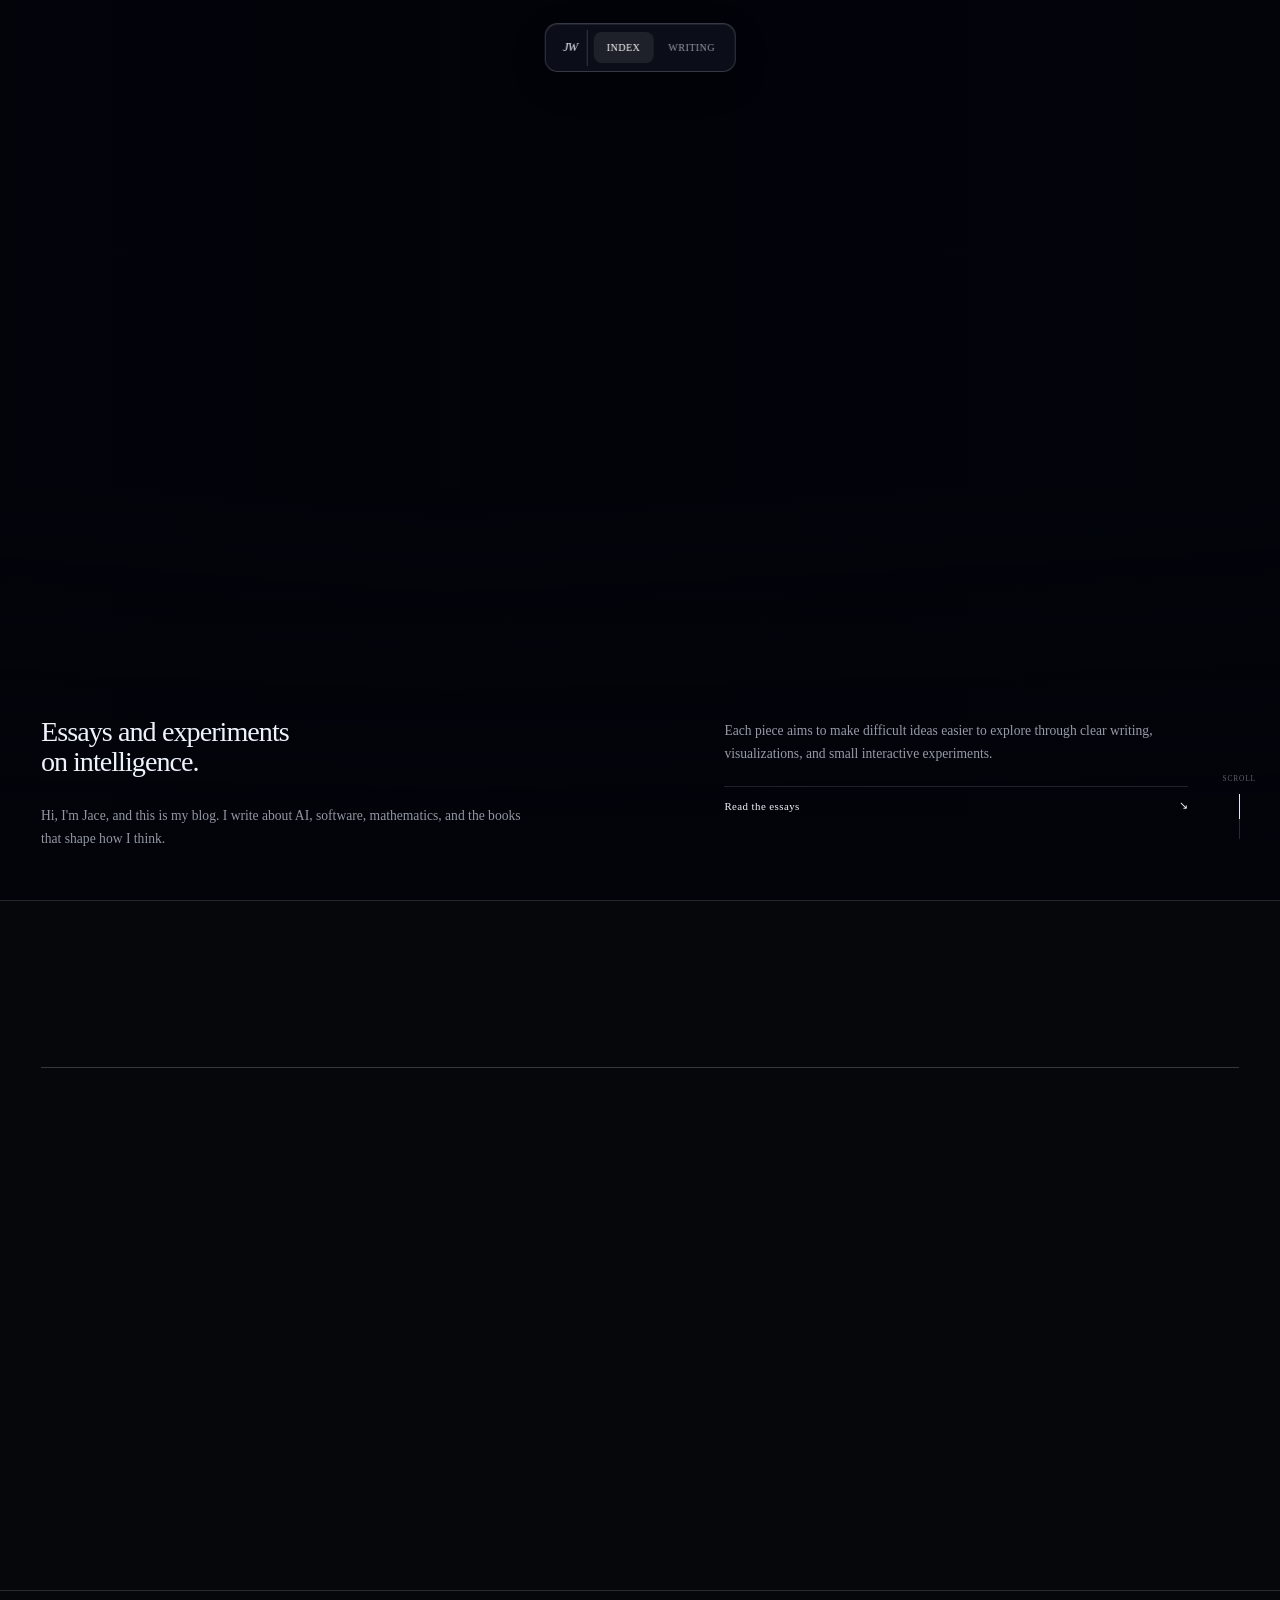
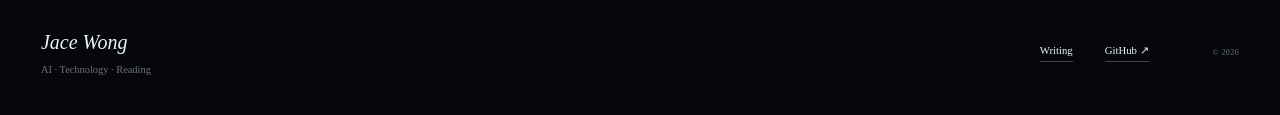
==== commit 7718d42c: "Deploy compact essay-first homepage" ====
--- a/index.html
+++ b/index.html
@@ -1,4 +1,4 @@
-<!DOCTYPE html><html lang="en"><head><meta charSet="utf-8"/><meta name="viewport" content="width=device-width, initial-scale=1"/><link rel="preload" href="/_next/static/media/797e433ab948586e-s.p.08e28id.o-okb.woff2" as="font" crossorigin="" type="font/woff2"/><link rel="preload" href="/_next/static/media/caa3a2e1cccd8315-s.p.09~u27dqhyhd6.woff2" as="font" crossorigin="" type="font/woff2"/><link rel="stylesheet" href="/_next/static/chunks/0b.bx.vs9nck6.css" data-precedence="next"/><link rel="preload" as="script" fetchPriority="low" href="/_next/static/chunks/00gq-v0e07i1q.js"/><script src="/_next/static/chunks/0~a-tg4mrls06.js" async=""></script><script src="/_next/static/chunks/07lhk_q6pmm3r.js" async=""></script><script src="/_next/static/chunks/turbopack-10u5_9qk-mnth.js" async=""></script><script src="/_next/static/chunks/01xlw8hd842-c.js" async=""></script><script src="/_next/static/chunks/0d3shmwh5_nmn.js" async=""></script><script src="/_next/static/chunks/13lxzgfjb_6qc.js" async=""></script><script src="/_next/static/chunks/0a~eqf~zydn.8.js" async=""></script><meta name="next-size-adjust" content=""/><title>Jace Wong — Intelligence &amp; Beyond</title><meta name="description" content="Jace Wong is an AI practitioner writing about technology, philosophy, mathematics, reading, and the structures of intelligence."/><meta name="author" content="Jace Wong"/><meta name="keywords" content="Jace Wong,artificial intelligence,AI,technology,philosophy,mathematics,reading,personal blog"/><meta name="creator" content="Jace Wong"/><meta name="robots" content="index, follow"/><meta property="og:title" content="Jace Wong — Intelligence &amp; Beyond"/><meta property="og:description" content="Notes on artificial intelligence, technology, philosophy, mathematics, and reading."/><meta property="og:url" content="https://jacewong-ai.github.io/"/><meta property="og:site_name" content="Jace Wong"/><meta property="og:image" content="https://jacewong-ai.github.io/og.png"/><meta property="og:image:width" content="1731"/><meta property="og:image:height" content="909"/><meta property="og:image:alt" content="Jace Wong — Intelligence &amp; Beyond"/><meta property="og:type" content="website"/><meta name="twitter:card" content="summary_large_image"/><meta name="twitter:title" content="Jace Wong — Intelligence &amp; Beyond"/><meta name="twitter:description" content="AI, technology, philosophy, mathematics, and reading—in working form."/><meta name="twitter:image" content="https://jacewong-ai.github.io/og.png"/><script>
+<!DOCTYPE html><html lang="en"><head><meta charSet="utf-8"/><meta name="viewport" content="width=device-width, initial-scale=1"/><link rel="preload" href="/_next/static/media/797e433ab948586e-s.p.08e28id.o-okb.woff2" as="font" crossorigin="" type="font/woff2"/><link rel="preload" href="/_next/static/media/caa3a2e1cccd8315-s.p.09~u27dqhyhd6.woff2" as="font" crossorigin="" type="font/woff2"/><link rel="stylesheet" href="/_next/static/chunks/0v4ddzaf02~cw.css" data-precedence="next"/><link rel="preload" as="script" fetchPriority="low" href="/_next/static/chunks/00gq-v0e07i1q.js"/><script src="/_next/static/chunks/0~a-tg4mrls06.js" async=""></script><script src="/_next/static/chunks/07lhk_q6pmm3r.js" async=""></script><script src="/_next/static/chunks/turbopack-10u5_9qk-mnth.js" async=""></script><script src="/_next/static/chunks/01xlw8hd842-c.js" async=""></script><script src="/_next/static/chunks/0d3shmwh5_nmn.js" async=""></script><script src="/_next/static/chunks/12g1dsmpd9b.r.js" async=""></script><script src="/_next/static/chunks/0ecparorlixwe.js" async=""></script><meta name="next-size-adjust" content=""/><title>Jace Wong — Intelligence &amp; Beyond</title><meta name="description" content="Jace Wong is an AI practitioner writing about technology, philosophy, mathematics, reading, and the structures of intelligence."/><meta name="author" content="Jace Wong"/><meta name="keywords" content="Jace Wong,artificial intelligence,AI,technology,philosophy,mathematics,reading,personal blog"/><meta name="creator" content="Jace Wong"/><meta name="robots" content="index, follow"/><meta property="og:title" content="Jace Wong — Intelligence &amp; Beyond"/><meta property="og:description" content="Notes on artificial intelligence, technology, philosophy, mathematics, and reading."/><meta property="og:url" content="https://jacewong-ai.github.io/"/><meta property="og:site_name" content="Jace Wong"/><meta property="og:image" content="https://jacewong-ai.github.io/og.png"/><meta property="og:image:width" content="1731"/><meta property="og:image:height" content="909"/><meta property="og:image:alt" content="Jace Wong — Intelligence &amp; Beyond"/><meta property="og:type" content="website"/><meta name="twitter:card" content="summary_large_image"/><meta name="twitter:title" content="Jace Wong — Intelligence &amp; Beyond"/><meta name="twitter:description" content="AI, technology, philosophy, mathematics, and reading—in working form."/><meta name="twitter:image" content="https://jacewong-ai.github.io/og.png"/><script>
   (() => {
     try {
       const saved = localStorage.getItem("jace-theme");
@@ -8,4 +8,4 @@
       document.documentElement.dataset.theme = "light";
     }
   })();
-</script><script src="/_next/static/chunks/03~yq9q893hmn.js" noModule=""></script></head><body class="geist_a71539c9-module__T19VSG__variable geist_mono_8d43a2aa-module__8Li5zG__variable"><div hidden=""><!--$--><!--/$--></div><main class="home-v2"><section class="home-hero"><div class="planet-field"><canvas aria-hidden="true"></canvas><div class="planet-fallback" aria-hidden="true"></div></div><div class="symbol-stream" aria-hidden="true"><canvas></canvas></div><header class="site-header"><a class="brand-mark" aria-label="Jace Wong — home" href="/"><span>JW</span><i aria-hidden="true"></i></a><nav class="main-nav"><a class="is-active" href="/"><span>Index</span></a><a href="/blog/"><span>Writing</span></a><a href="/#about"><span>About</span></a></nav><div class="nav-actions"><button class="theme-toggle" type="button" aria-label="Switch to dark mode"><span class="theme-orbit" aria-hidden="true"><i></i></span><span>Nocturne</span></button><button class="menu-toggle" type="button" aria-label="Toggle navigation" aria-expanded="false"><i></i><i></i></button></div></header><div class="home-hero-copy"><div class="home-introduction"><p class="home-name">Jace Wong</p><h1><span class="reveal-words is-visible is-auto" aria-label="AI, systems, and the" style="--reveal-delay:0ms"><span><span class="word-clip" aria-hidden="true"><span style="--word-index:0">AI,</span></span> </span><span><span class="word-clip" aria-hidden="true"><span style="--word-index:1">systems,</span></span> </span><span><span class="word-clip" aria-hidden="true"><span style="--word-index:2">and</span></span> </span><span><span class="word-clip" aria-hidden="true"><span style="--word-index:3">the</span></span> </span></span><br/><span class="reveal-words is-visible is-auto" aria-label="questions around them." style="--reveal-delay:260ms"><span><span class="word-clip" aria-hidden="true"><span style="--word-index:0">questions</span></span> </span><span><span class="word-clip" aria-hidden="true"><span style="--word-index:1">around</span></span> </span><span><span class="word-clip" aria-hidden="true"><span style="--word-index:2">them.</span></span> </span></span></h1><p>I build with artificial intelligence and study how it changes the way we think, decide, and create.</p></div><div class="home-notebook"><p>This is my public notebook—essays, research notes, and ideas in progress across AI, technology, philosophy, mathematics, and reading.</p><a href="/blog/">Read the writing <span>↗</span></a></div></div><div class="home-scroll-note" aria-hidden="true"><span>Scroll</span><i></i></div></section><section class="home-writing" id="writing"><header data-reveal="true"><div><p>Selected writing</p><span>AI · Technology · Reading</span></div><h2>Ideas, made public.</h2><a href="/blog/">View all ↗</a></header><div class="home-posts"><a class="home-post accent-violet" data-reveal="true" href="/blog/the-edge-is-a-moving-agreement/"><span class="home-post-number">001</span><div><p>Artificial Intelligence</p><h3>The edge is a moving agreement</h3><span>What looks like a technical limit is often a temporary agreement between tools, language, and imagination.</span></div><div class="home-post-meta"><span>6 min</span><i>↗</i></div></a><a class="home-post accent-amber" data-reveal="true" href="/blog/abstraction-is-a-form-of-leverage/"><span class="home-post-number">002</span><div><p>Technology &amp; Mathematics</p><h3>Abstraction is a form of leverage</h3><span>Every useful abstraction hides detail. The art is deciding what can disappear without losing the truth.</span></div><div class="home-post-meta"><span>6 min</span><i>↗</i></div></a><a class="home-post accent-cyan" data-reveal="true" href="/blog/reading-against-the-machine/"><span class="home-post-number">003</span><div><p>Reading &amp; Thought</p><h3>Reading against the machine</h3><span>In an age of instant synthesis, slow reading becomes a way to preserve intellectual texture.</span></div><div class="home-post-meta"><span>5 min</span><i>↗</i></div></a></div></section><section class="home-about" id="about"><div class="home-about-label" data-reveal="true"><span>About</span><i></i></div><div class="home-about-copy" data-reveal="true"><h2>I work with AI.<br/><em>I think beyond the model.</em></h2><p>I&#x27;m Jace Wong, an AI practitioner interested in the systems behind intelligence and the ideas beneath them. I write where technology meets philosophy and mathematics: what becomes possible—and what remains human—when intelligence is abundant?</p></div><div class="home-focus" data-reveal="true"><div><span>01</span><p>AI systems</p></div><div><span>02</span><p>Technology &amp; philosophy</p></div><div><span>03</span><p>Mathematics</p></div><div><span>04</span><p>Reading &amp; learning</p></div></div></section><section class="home-contact" id="connect"><p data-reveal="true">Connect</p><div data-reveal="true"><h2>Elsewhere on the web.</h2><a href="https://github.com/JaceWong-ai" target="_blank" rel="noreferrer">GitHub <span>↗</span></a></div></section><footer class="site-footer"><div><a class="footer-signature" href="/">Jace Wong</a><p>AI, ideas, and long horizons.</p></div><div class="footer-links"><a href="/blog/">Writing</a><a href="https://github.com/JaceWong-ai" target="_blank" rel="noreferrer">GitHub ↗</a></div><p class="footer-meta">© <!-- -->2026<!-- --> · Made with attention</p></footer></main><!--$--><!--/$--><script src="/_next/static/chunks/00gq-v0e07i1q.js" id="_R_" async=""></script><script>(self.__next_f=self.__next_f||[]).push([0])</script><script>self.__next_f.push([1,"1:\"$Sreact.fragment\"\n2:I[39756,[\"/_next/static/chunks/01xlw8hd842-c.js\",\"/_next/static/chunks/0d3shmwh5_nmn.js\"],\"default\"]\n3:I[37457,[\"/_next/static/chunks/01xlw8hd842-c.js\",\"/_next/static/chunks/0d3shmwh5_nmn.js\"],\"default\"]\n4:I[73478,[\"/_next/static/chunks/01xlw8hd842-c.js\",\"/_next/static/chunks/0d3shmwh5_nmn.js\",\"/_next/static/chunks/13lxzgfjb_6qc.js\"],\"SiteNav\"]\n5:I[22016,[\"/_next/static/chunks/01xlw8hd842-c.js\",\"/_next/static/chunks/0d3shmwh5_nmn.js\",\"/_next/static/chunks/13lxzgfjb_6qc.js\"],\"\"]\n6:I[47257,[\"/_next/static/chunks/01xlw8hd842-c.js\",\"/_next/static/chunks/0d3shmwh5_nmn.js\"],\"ClientPageRoot\"]\n7:I[31713,[\"/_next/static/chunks/01xlw8hd842-c.js\",\"/_next/static/chunks/0d3shmwh5_nmn.js\",\"/_next/static/chunks/0a~eqf~zydn.8.js\"],\"default\"]\na:I[97367,[\"/_next/static/chunks/01xlw8hd842-c.js\",\"/_next/static/chunks/0d3shmwh5_nmn.js\"],\"OutletBoundary\"]\nb:\"$Sreact.suspense\"\nd:I[97367,[\"/_next/static/chunks/01xlw8hd842-c.js\",\"/_next/static/chunks/0d3shmwh5_nmn.js\"],\"ViewportBoundary\"]\nf:I[97367,[\"/_next/static/chunks/01xlw8hd842-c.js\",\"/_next/static/chunks/0d3shmwh5_nmn.js\"],\"MetadataBoundary\"]\n11:I[68027,[\"/_next/static/chunks/01xlw8hd842-c.js\",\"/_next/static/chunks/0d3shmwh5_nmn.js\"],\"default\",1]\n:HL[\"/_next/static/chunks/0b.bx.vs9nck6.css\",\"style\"]\n:HL[\"/_next/static/media/797e433ab948586e-s.p.08e28id.o-okb.woff2\",\"font\",{\"crossOrigin\":\"\",\"type\":\"font/woff2\"}]\n:HL[\"/_next/static/media/caa3a2e1cccd8315-s.p.09~u27dqhyhd6.woff2\",\"font\",{\"crossOrigin\":\"\",\"type\":\"font/woff2\"}]\n"])</script><script>self.__next_f.push([1,"0:{\"P\":null,\"c\":[\"\",\"\"],\"q\":\"\",\"i\":false,\"f\":[[[\"\",{\"children\":[\"__PAGE__\",{}]},\"$undefined\",\"$undefined\",16],[[\"$\",\"$1\",\"c\",{\"children\":[[[\"$\",\"link\",\"0\",{\"rel\":\"stylesheet\",\"href\":\"/_next/static/chunks/0b.bx.vs9nck6.css\",\"precedence\":\"next\",\"crossOrigin\":\"$undefined\",\"nonce\":\"$undefined\"}],[\"$\",\"script\",\"script-0\",{\"src\":\"/_next/static/chunks/01xlw8hd842-c.js\",\"async\":true,\"nonce\":\"$undefined\"}],[\"$\",\"script\",\"script-1\",{\"src\":\"/_next/static/chunks/0d3shmwh5_nmn.js\",\"async\":true,\"nonce\":\"$undefined\"}]],[\"$\",\"html\",null,{\"lang\":\"en\",\"suppressHydrationWarning\":true,\"children\":[[\"$\",\"head\",null,{\"children\":[\"$\",\"script\",null,{\"dangerouslySetInnerHTML\":{\"__html\":\"\\n  (() =\u003e {\\n    try {\\n      const saved = localStorage.getItem(\\\"jace-theme\\\");\\n      const preferred = matchMedia(\\\"(prefers-color-scheme: dark)\\\").matches ? \\\"dark\\\" : \\\"light\\\";\\n      document.documentElement.dataset.theme = saved || preferred;\\n    } catch (_) {\\n      document.documentElement.dataset.theme = \\\"light\\\";\\n    }\\n  })();\\n\"}}]}],[\"$\",\"body\",null,{\"className\":\"geist_a71539c9-module__T19VSG__variable geist_mono_8d43a2aa-module__8Li5zG__variable\",\"children\":[\"$\",\"$L2\",null,{\"parallelRouterKey\":\"children\",\"error\":\"$undefined\",\"errorStyles\":\"$undefined\",\"errorScripts\":\"$undefined\",\"template\":[\"$\",\"$L3\",null,{}],\"templateStyles\":\"$undefined\",\"templateScripts\":\"$undefined\",\"notFound\":[[\"$\",\"main\",null,{\"className\":\"not-found-page\",\"children\":[[\"$\",\"$L4\",null,{}],[\"$\",\"div\",null,{\"children\":[[\"$\",\"span\",null,{\"children\":\"404 / UNMAPPED TERRITORY\"}],[\"$\",\"h1\",null,{\"children\":[\"This edge has\",[\"$\",\"br\",null,{}],[\"$\",\"em\",null,{\"children\":\"moved elsewhere.\"}]]}],[\"$\",\"$L5\",null,{\"href\":\"/\",\"className\":\"text-link\",\"children\":[\"Return to the known map \",[\"$\",\"i\",null,{\"children\":\"↙\"}]]}]]}]]}],[]],\"forbidden\":\"$undefined\",\"unauthorized\":\"$undefined\"}]}]]}]]}],{\"children\":[[\"$\",\"$1\",\"c\",{\"children\":[[\"$\",\"$L6\",null,{\"Component\":\"$7\",\"serverProvidedParams\":{\"searchParams\":{},\"params\":{},\"promises\":[\"$@8\",\"$@9\"]}}],[[\"$\",\"script\",\"script-0\",{\"src\":\"/_next/static/chunks/0a~eqf~zydn.8.js\",\"async\":true,\"nonce\":\"$undefined\"}]],[\"$\",\"$La\",null,{\"children\":[\"$\",\"$b\",null,{\"name\":\"Next.MetadataOutlet\",\"children\":\"$@c\"}]}]]}],{},null,false,null]},null,false,null],[\"$\",\"$1\",\"h\",{\"children\":[null,[\"$\",\"$Ld\",null,{\"children\":\"$Le\"}],[\"$\",\"div\",null,{\"hidden\":true,\"children\":[\"$\",\"$Lf\",null,{\"children\":[\"$\",\"$b\",null,{\"name\":\"Next.Metadata\",\"children\":\"$L10\"}]}]}],[\"$\",\"meta\",null,{\"name\":\"next-size-adjust\",\"content\":\"\"}]]}],false]],\"m\":\"$undefined\",\"G\":[\"$11\",[[\"$\",\"link\",\"0\",{\"rel\":\"stylesheet\",\"href\":\"/_next/static/chunks/0b.bx.vs9nck6.css\",\"precedence\":\"next\",\"crossOrigin\":\"$undefined\",\"nonce\":\"$undefined\"}]]],\"S\":true,\"h\":null,\"s\":\"$undefined\",\"l\":\"$undefined\",\"p\":\"$undefined\",\"d\":\"$undefined\",\"b\":\"em4ZC1ZXEfMObDNpl_4JS\"}\n"])</script><script>self.__next_f.push([1,"8:{}\n9:\"$0:f:0:1:1:children:0:props:children:0:props:serverProvidedParams:params\"\n"])</script><script>self.__next_f.push([1,"e:[[\"$\",\"meta\",\"0\",{\"charSet\":\"utf-8\"}],[\"$\",\"meta\",\"1\",{\"name\":\"viewport\",\"content\":\"width=device-width, initial-scale=1\"}]]\n"])</script><script>self.__next_f.push([1,"c:null\n"])</script><script>self.__next_f.push([1,"10:[[\"$\",\"title\",\"0\",{\"children\":\"Jace Wong — Intelligence \u0026 Beyond\"}],[\"$\",\"meta\",\"1\",{\"name\":\"description\",\"content\":\"Jace Wong is an AI practitioner writing about technology, philosophy, mathematics, reading, and the structures of intelligence.\"}],[\"$\",\"meta\",\"2\",{\"name\":\"author\",\"content\":\"Jace Wong\"}],[\"$\",\"meta\",\"3\",{\"name\":\"keywords\",\"content\":\"Jace Wong,artificial intelligence,AI,technology,philosophy,mathematics,reading,personal blog\"}],[\"$\",\"meta\",\"4\",{\"name\":\"creator\",\"content\":\"Jace Wong\"}],[\"$\",\"meta\",\"5\",{\"name\":\"robots\",\"content\":\"index, follow\"}],[\"$\",\"meta\",\"6\",{\"property\":\"og:title\",\"content\":\"Jace Wong — Intelligence \u0026 Beyond\"}],[\"$\",\"meta\",\"7\",{\"property\":\"og:description\",\"content\":\"Notes on artificial intelligence, technology, philosophy, mathematics, and reading.\"}],[\"$\",\"meta\",\"8\",{\"property\":\"og:url\",\"content\":\"https://jacewong-ai.github.io/\"}],[\"$\",\"meta\",\"9\",{\"property\":\"og:site_name\",\"content\":\"Jace Wong\"}],[\"$\",\"meta\",\"10\",{\"property\":\"og:image\",\"content\":\"https://jacewong-ai.github.io/og.png\"}],[\"$\",\"meta\",\"11\",{\"property\":\"og:image:width\",\"content\":\"1731\"}],[\"$\",\"meta\",\"12\",{\"property\":\"og:image:height\",\"content\":\"909\"}],[\"$\",\"meta\",\"13\",{\"property\":\"og:image:alt\",\"content\":\"Jace Wong — Intelligence \u0026 Beyond\"}],[\"$\",\"meta\",\"14\",{\"property\":\"og:type\",\"content\":\"website\"}],[\"$\",\"meta\",\"15\",{\"name\":\"twitter:card\",\"content\":\"summary_large_image\"}],[\"$\",\"meta\",\"16\",{\"name\":\"twitter:title\",\"content\":\"Jace Wong — Intelligence \u0026 Beyond\"}],[\"$\",\"meta\",\"17\",{\"name\":\"twitter:description\",\"content\":\"AI, technology, philosophy, mathematics, and reading—in working form.\"}],[\"$\",\"meta\",\"18\",{\"name\":\"twitter:image\",\"content\":\"https://jacewong-ai.github.io/og.png\"}]]\n"])</script></body></html>+</script><script src="/_next/static/chunks/03~yq9q893hmn.js" noModule=""></script></head><body class="geist_a71539c9-module__T19VSG__variable geist_mono_8d43a2aa-module__8Li5zG__variable"><div hidden=""><!--$--><!--/$--></div><main class="home-v2"><section class="home-hero"><div class="planet-field"><canvas aria-hidden="true"></canvas><div class="planet-fallback" aria-hidden="true"></div></div><div class="symbol-stream" aria-hidden="true"><canvas></canvas></div><header class="site-header"><a class="brand-mark" aria-label="Jace Wong — home" href="/"><span>JW</span><i aria-hidden="true"></i></a><nav class="main-nav"><a class="is-active" href="/"><span>Index</span></a><a href="/blog/"><span>Writing</span></a></nav><div class="nav-actions"><button class="theme-toggle" type="button" aria-label="Switch to dark mode"><span class="theme-orbit" aria-hidden="true"><i></i></span><span>Nocturne</span></button><button class="menu-toggle" type="button" aria-label="Toggle navigation" aria-expanded="false"><i></i><i></i></button></div></header><div class="home-hero-copy"><div class="home-introduction"><h1><span class="reveal-words is-visible is-auto" aria-label="Essays and experiments" style="--reveal-delay:0ms"><span><span class="word-clip" aria-hidden="true"><span style="--word-index:0">Essays</span></span> </span><span><span class="word-clip" aria-hidden="true"><span style="--word-index:1">and</span></span> </span><span><span class="word-clip" aria-hidden="true"><span style="--word-index:2">experiments</span></span> </span></span><br/><span class="reveal-words is-visible is-auto" aria-label="on intelligence." style="--reveal-delay:240ms"><span><span class="word-clip" aria-hidden="true"><span style="--word-index:0">on</span></span> </span><span><span class="word-clip" aria-hidden="true"><span style="--word-index:1">intelligence.</span></span> </span></span></h1><p>Hi, I&#x27;m Jace, and this is my blog. I write about AI, software, mathematics, and the books that shape how I think.</p></div><div class="home-notebook"><p>Each piece aims to make difficult ideas easier to explore through clear writing, visualizations, and small interactive experiments.</p><a href="/blog/">Read the essays <span>↘</span></a></div></div><div class="home-scroll-note" aria-hidden="true"><span>Scroll</span><i></i></div></section><section class="home-writing" id="writing"><header data-reveal="true"><div><p>Writing</p><span>AI · Technology · Reading</span></div><h2>Latest essays</h2><a href="/blog/">All writing ↗</a></header><div class="home-posts"><a class="home-post accent-violet" data-reveal="true" href="/blog/the-edge-is-a-moving-agreement/"><span class="home-post-number">001</span><div><p>Artificial Intelligence</p><h3>The edge is a moving agreement</h3></div><div class="home-post-meta"><span>July 24, 2026</span><span>6 min</span><i>↗</i></div></a><a class="home-post accent-amber" data-reveal="true" href="/blog/abstraction-is-a-form-of-leverage/"><span class="home-post-number">002</span><div><p>Technology &amp; Mathematics</p><h3>Abstraction is a form of leverage</h3></div><div class="home-post-meta"><span>July 24, 2026</span><span>6 min</span><i>↗</i></div></a><a class="home-post accent-cyan" data-reveal="true" href="/blog/reading-against-the-machine/"><span class="home-post-number">003</span><div><p>Reading &amp; Thought</p><h3>Reading against the machine</h3></div><div class="home-post-meta"><span>July 24, 2026</span><span>5 min</span><i>↗</i></div></a></div></section><footer class="site-footer"><div><a class="footer-signature" href="/">Jace Wong</a><p>AI · Technology · Reading</p></div><div class="footer-links"><a href="/blog/">Writing</a><a href="https://github.com/JaceWong-ai" target="_blank" rel="noreferrer">GitHub ↗</a></div><p class="footer-meta">© <!-- -->2026</p></footer></main><!--$--><!--/$--><script src="/_next/static/chunks/00gq-v0e07i1q.js" id="_R_" async=""></script><script>(self.__next_f=self.__next_f||[]).push([0])</script><script>self.__next_f.push([1,"1:\"$Sreact.fragment\"\n2:I[39756,[\"/_next/static/chunks/01xlw8hd842-c.js\",\"/_next/static/chunks/0d3shmwh5_nmn.js\"],\"default\"]\n3:I[37457,[\"/_next/static/chunks/01xlw8hd842-c.js\",\"/_next/static/chunks/0d3shmwh5_nmn.js\"],\"default\"]\n4:I[73478,[\"/_next/static/chunks/01xlw8hd842-c.js\",\"/_next/static/chunks/0d3shmwh5_nmn.js\",\"/_next/static/chunks/12g1dsmpd9b.r.js\"],\"SiteNav\"]\n5:I[22016,[\"/_next/static/chunks/01xlw8hd842-c.js\",\"/_next/static/chunks/0d3shmwh5_nmn.js\",\"/_next/static/chunks/12g1dsmpd9b.r.js\"],\"\"]\n6:I[47257,[\"/_next/static/chunks/01xlw8hd842-c.js\",\"/_next/static/chunks/0d3shmwh5_nmn.js\"],\"ClientPageRoot\"]\n7:I[31713,[\"/_next/static/chunks/01xlw8hd842-c.js\",\"/_next/static/chunks/0d3shmwh5_nmn.js\",\"/_next/static/chunks/0ecparorlixwe.js\"],\"default\"]\na:I[97367,[\"/_next/static/chunks/01xlw8hd842-c.js\",\"/_next/static/chunks/0d3shmwh5_nmn.js\"],\"OutletBoundary\"]\nb:\"$Sreact.suspense\"\nd:I[97367,[\"/_next/static/chunks/01xlw8hd842-c.js\",\"/_next/static/chunks/0d3shmwh5_nmn.js\"],\"ViewportBoundary\"]\nf:I[97367,[\"/_next/static/chunks/01xlw8hd842-c.js\",\"/_next/static/chunks/0d3shmwh5_nmn.js\"],\"MetadataBoundary\"]\n11:I[68027,[\"/_next/static/chunks/01xlw8hd842-c.js\",\"/_next/static/chunks/0d3shmwh5_nmn.js\"],\"default\",1]\n:HL[\"/_next/static/chunks/0v4ddzaf02~cw.css\",\"style\"]\n:HL[\"/_next/static/media/797e433ab948586e-s.p.08e28id.o-okb.woff2\",\"font\",{\"crossOrigin\":\"\",\"type\":\"font/woff2\"}]\n:HL[\"/_next/static/media/caa3a2e1cccd8315-s.p.09~u27dqhyhd6.woff2\",\"font\",{\"crossOrigin\":\"\",\"type\":\"font/woff2\"}]\n"])</script><script>self.__next_f.push([1,"0:{\"P\":null,\"c\":[\"\",\"\"],\"q\":\"\",\"i\":false,\"f\":[[[\"\",{\"children\":[\"__PAGE__\",{}]},\"$undefined\",\"$undefined\",16],[[\"$\",\"$1\",\"c\",{\"children\":[[[\"$\",\"link\",\"0\",{\"rel\":\"stylesheet\",\"href\":\"/_next/static/chunks/0v4ddzaf02~cw.css\",\"precedence\":\"next\",\"crossOrigin\":\"$undefined\",\"nonce\":\"$undefined\"}],[\"$\",\"script\",\"script-0\",{\"src\":\"/_next/static/chunks/01xlw8hd842-c.js\",\"async\":true,\"nonce\":\"$undefined\"}],[\"$\",\"script\",\"script-1\",{\"src\":\"/_next/static/chunks/0d3shmwh5_nmn.js\",\"async\":true,\"nonce\":\"$undefined\"}]],[\"$\",\"html\",null,{\"lang\":\"en\",\"suppressHydrationWarning\":true,\"children\":[[\"$\",\"head\",null,{\"children\":[\"$\",\"script\",null,{\"dangerouslySetInnerHTML\":{\"__html\":\"\\n  (() =\u003e {\\n    try {\\n      const saved = localStorage.getItem(\\\"jace-theme\\\");\\n      const preferred = matchMedia(\\\"(prefers-color-scheme: dark)\\\").matches ? \\\"dark\\\" : \\\"light\\\";\\n      document.documentElement.dataset.theme = saved || preferred;\\n    } catch (_) {\\n      document.documentElement.dataset.theme = \\\"light\\\";\\n    }\\n  })();\\n\"}}]}],[\"$\",\"body\",null,{\"className\":\"geist_a71539c9-module__T19VSG__variable geist_mono_8d43a2aa-module__8Li5zG__variable\",\"children\":[\"$\",\"$L2\",null,{\"parallelRouterKey\":\"children\",\"error\":\"$undefined\",\"errorStyles\":\"$undefined\",\"errorScripts\":\"$undefined\",\"template\":[\"$\",\"$L3\",null,{}],\"templateStyles\":\"$undefined\",\"templateScripts\":\"$undefined\",\"notFound\":[[\"$\",\"main\",null,{\"className\":\"not-found-page\",\"children\":[[\"$\",\"$L4\",null,{}],[\"$\",\"div\",null,{\"children\":[[\"$\",\"span\",null,{\"children\":\"404 / UNMAPPED TERRITORY\"}],[\"$\",\"h1\",null,{\"children\":[\"This edge has\",[\"$\",\"br\",null,{}],[\"$\",\"em\",null,{\"children\":\"moved elsewhere.\"}]]}],[\"$\",\"$L5\",null,{\"href\":\"/\",\"className\":\"text-link\",\"children\":[\"Return to the known map \",[\"$\",\"i\",null,{\"children\":\"↙\"}]]}]]}]]}],[]],\"forbidden\":\"$undefined\",\"unauthorized\":\"$undefined\"}]}]]}]]}],{\"children\":[[\"$\",\"$1\",\"c\",{\"children\":[[\"$\",\"$L6\",null,{\"Component\":\"$7\",\"serverProvidedParams\":{\"searchParams\":{},\"params\":{},\"promises\":[\"$@8\",\"$@9\"]}}],[[\"$\",\"script\",\"script-0\",{\"src\":\"/_next/static/chunks/0ecparorlixwe.js\",\"async\":true,\"nonce\":\"$undefined\"}]],[\"$\",\"$La\",null,{\"children\":[\"$\",\"$b\",null,{\"name\":\"Next.MetadataOutlet\",\"children\":\"$@c\"}]}]]}],{},null,false,null]},null,false,null],[\"$\",\"$1\",\"h\",{\"children\":[null,[\"$\",\"$Ld\",null,{\"children\":\"$Le\"}],[\"$\",\"div\",null,{\"hidden\":true,\"children\":[\"$\",\"$Lf\",null,{\"children\":[\"$\",\"$b\",null,{\"name\":\"Next.Metadata\",\"children\":\"$L10\"}]}]}],[\"$\",\"meta\",null,{\"name\":\"next-size-adjust\",\"content\":\"\"}]]}],false]],\"m\":\"$undefined\",\"G\":[\"$11\",[[\"$\",\"link\",\"0\",{\"rel\":\"stylesheet\",\"href\":\"/_next/static/chunks/0v4ddzaf02~cw.css\",\"precedence\":\"next\",\"crossOrigin\":\"$undefined\",\"nonce\":\"$undefined\"}]]],\"S\":true,\"h\":null,\"s\":\"$undefined\",\"l\":\"$undefined\",\"p\":\"$undefined\",\"d\":\"$undefined\",\"b\":\"fcGqj665bbZnmf9sotTYy\"}\n"])</script><script>self.__next_f.push([1,"8:{}\n9:\"$0:f:0:1:1:children:0:props:children:0:props:serverProvidedParams:params\"\n"])</script><script>self.__next_f.push([1,"e:[[\"$\",\"meta\",\"0\",{\"charSet\":\"utf-8\"}],[\"$\",\"meta\",\"1\",{\"name\":\"viewport\",\"content\":\"width=device-width, initial-scale=1\"}]]\n"])</script><script>self.__next_f.push([1,"c:null\n"])</script><script>self.__next_f.push([1,"10:[[\"$\",\"title\",\"0\",{\"children\":\"Jace Wong — Intelligence \u0026 Beyond\"}],[\"$\",\"meta\",\"1\",{\"name\":\"description\",\"content\":\"Jace Wong is an AI practitioner writing about technology, philosophy, mathematics, reading, and the structures of intelligence.\"}],[\"$\",\"meta\",\"2\",{\"name\":\"author\",\"content\":\"Jace Wong\"}],[\"$\",\"meta\",\"3\",{\"name\":\"keywords\",\"content\":\"Jace Wong,artificial intelligence,AI,technology,philosophy,mathematics,reading,personal blog\"}],[\"$\",\"meta\",\"4\",{\"name\":\"creator\",\"content\":\"Jace Wong\"}],[\"$\",\"meta\",\"5\",{\"name\":\"robots\",\"content\":\"index, follow\"}],[\"$\",\"meta\",\"6\",{\"property\":\"og:title\",\"content\":\"Jace Wong — Intelligence \u0026 Beyond\"}],[\"$\",\"meta\",\"7\",{\"property\":\"og:description\",\"content\":\"Notes on artificial intelligence, technology, philosophy, mathematics, and reading.\"}],[\"$\",\"meta\",\"8\",{\"property\":\"og:url\",\"content\":\"https://jacewong-ai.github.io/\"}],[\"$\",\"meta\",\"9\",{\"property\":\"og:site_name\",\"content\":\"Jace Wong\"}],[\"$\",\"meta\",\"10\",{\"property\":\"og:image\",\"content\":\"https://jacewong-ai.github.io/og.png\"}],[\"$\",\"meta\",\"11\",{\"property\":\"og:image:width\",\"content\":\"1731\"}],[\"$\",\"meta\",\"12\",{\"property\":\"og:image:height\",\"content\":\"909\"}],[\"$\",\"meta\",\"13\",{\"property\":\"og:image:alt\",\"content\":\"Jace Wong — Intelligence \u0026 Beyond\"}],[\"$\",\"meta\",\"14\",{\"property\":\"og:type\",\"content\":\"website\"}],[\"$\",\"meta\",\"15\",{\"name\":\"twitter:card\",\"content\":\"summary_large_image\"}],[\"$\",\"meta\",\"16\",{\"name\":\"twitter:title\",\"content\":\"Jace Wong — Intelligence \u0026 Beyond\"}],[\"$\",\"meta\",\"17\",{\"name\":\"twitter:description\",\"content\":\"AI, technology, philosophy, mathematics, and reading—in working form.\"}],[\"$\",\"meta\",\"18\",{\"name\":\"twitter:image\",\"content\":\"https://jacewong-ai.github.io/og.png\"}]]\n"])</script></body></html>
--- a/_next/static/chunks/0v4ddzaf02~cw.css
+++ b/_next/static/chunks/0v4ddzaf02~cw.css
@@ -0,0 +1,3 @@
+@font-face{font-family:Geist;font-style:normal;font-weight:100 900;font-display:swap;src:url(../media/fef07dbb0973bf53-s.12tyk43_3sh9u.woff2)format("woff2");unicode-range:U+460-52F,U+1C80-1C8A,U+20B4,U+2DE0-2DFF,U+A640-A69F,U+FE2E-FE2F}@font-face{font-family:Geist;font-style:normal;font-weight:100 900;font-display:swap;src:url(../media/8a480f0b521d4e75-s.0jzbimsg8vl84.woff2)format("woff2");unicode-range:U+301,U+400-45F,U+490-491,U+4B0-4B1,U+2116}@font-face{font-family:Geist;font-style:normal;font-weight:100 900;font-display:swap;src:url(../media/53b9e256198e5412-s.0-wfv7uh4i7h9.woff2)format("woff2");unicode-range:U+102-103,U+110-111,U+128-129,U+168-169,U+1A0-1A1,U+1AF-1B0,U+300-301,U+303-304,U+308-309,U+323,U+329,U+1EA0-1EF9,U+20AB}@font-face{font-family:Geist;font-style:normal;font-weight:100 900;font-display:swap;src:url(../media/7178b3e590c64307-s.0nx0ww8fni_q3.woff2)format("woff2");unicode-range:U+100-2BA,U+2BD-2C5,U+2C7-2CC,U+2CE-2D7,U+2DD-2FF,U+304,U+308,U+329,U+1D00-1DBF,U+1E00-1E9F,U+1EF2-1EFF,U+2020,U+20A0-20AB,U+20AD-20C0,U+2113,U+2C60-2C7F,U+A720-A7FF}@font-face{font-family:Geist;font-style:normal;font-weight:100 900;font-display:swap;src:url(../media/caa3a2e1cccd8315-s.p.09~u27dqhyhd6.woff2)format("woff2");unicode-range:U+??,U+131,U+152-153,U+2BB-2BC,U+2C6,U+2DA,U+2DC,U+304,U+308,U+329,U+2000-206F,U+20AC,U+2122,U+2191,U+2193,U+2212,U+2215,U+FEFF,U+FFFD}@font-face{font-family:Geist Fallback;src:local(Arial);ascent-override:95.94%;descent-override:28.16%;line-gap-override:0.0%;size-adjust:104.76%}.geist_a71539c9-module__T19VSG__className{font-family:Geist,Geist Fallback;font-style:normal}.geist_a71539c9-module__T19VSG__variable{--font-geist-sans:"Geist", "Geist Fallback"}
+@font-face{font-family:Geist Mono;font-style:normal;font-weight:100 900;font-display:swap;src:url(../media/5ce348bf30bf5439-s.0zgw-jeven.3w.woff2)format("woff2");unicode-range:U+460-52F,U+1C80-1C8A,U+20B4,U+2DE0-2DFF,U+A640-A69F,U+FE2E-FE2F}@font-face{font-family:Geist Mono;font-style:normal;font-weight:100 900;font-display:swap;src:url(../media/4fa387ec64143e14-s.0wkzw~je483f-.woff2)format("woff2");unicode-range:U+301,U+400-45F,U+490-491,U+4B0-4B1,U+2116}@font-face{font-family:Geist Mono;font-style:normal;font-weight:100 900;font-display:swap;src:url(../media/6306c77e7c8268e4-s.0rhz0arwfsn~5.woff2)format("woff2");unicode-range:U+2000-2001,U+2004-2008,U+200A,U+23B8-23BD,U+2500-259F}@font-face{font-family:Geist Mono;font-style:normal;font-weight:100 900;font-display:swap;src:url(../media/7d817b4c03b0c5f1-s.0l76wvqk9d84w.woff2)format("woff2");unicode-range:U+102-103,U+110-111,U+128-129,U+168-169,U+1A0-1A1,U+1AF-1B0,U+300-301,U+303-304,U+308-309,U+323,U+329,U+1EA0-1EF9,U+20AB}@font-face{font-family:Geist Mono;font-style:normal;font-weight:100 900;font-display:swap;src:url(../media/bbc41e54d2fcbd21-s.0k4k9394f2q-k.woff2)format("woff2");unicode-range:U+100-2BA,U+2BD-2C5,U+2C7-2CC,U+2CE-2D7,U+2DD-2FF,U+304,U+308,U+329,U+1D00-1DBF,U+1E00-1E9F,U+1EF2-1EFF,U+2020,U+20A0-20AB,U+20AD-20C0,U+2113,U+2C60-2C7F,U+A720-A7FF}@font-face{font-family:Geist Mono;font-style:normal;font-weight:100 900;font-display:swap;src:url(../media/797e433ab948586e-s.p.08e28id.o-okb.woff2)format("woff2");unicode-range:U+??,U+131,U+152-153,U+2BB-2BC,U+2C6,U+2DA,U+2DC,U+304,U+308,U+329,U+2000-206F,U+20AC,U+2122,U+2191,U+2193,U+2212,U+2215,U+FEFF,U+FFFD}@font-face{font-family:Geist Mono Fallback;src:local(Arial);ascent-override:74.67%;descent-override:21.92%;line-gap-override:0.0%;size-adjust:134.59%}.geist_mono_8d43a2aa-module__8Li5zG__className{font-family:Geist Mono,Geist Mono Fallback;font-style:normal}.geist_mono_8d43a2aa-module__8Li5zG__variable{--font-geist-mono:"Geist Mono", "Geist Mono Fallback"}
+:root{--paper:#e9e7e0;--paper-deep:#dfdcd3;--paper-soft:#f3f1eb;--ink:#191915;--ink-soft:#5d5a52;--hairline:#19191529;--hairline-strong:#19191559;--lime:#d7ff79;--lime-ink:#213019;--violet:#8d78ff;--cyan:#6fcfc2;--amber:#e1aa52;--font-sans:var(--font-geist-sans), "Helvetica Neue", sans-serif;--font-mono:var(--font-geist-mono), "SFMono-Regular", monospace;--font-serif:"Iowan Old Style", "Baskerville", "Times New Roman", serif;--page-pad:clamp(1.25rem, 3.2vw, 3.5rem);--scroll-progress:0;--pointer-x:50vw;--pointer-y:50vh;--lightningcss-light:initial;--lightningcss-dark: ;color-scheme:light}:root[data-theme=dark]{--paper:#0d0d0e;--paper-deep:#151516;--paper-soft:#1b1b1d;--ink:#efeee9;--ink-soft:#9f9c94;--hairline:#efeee924;--hairline-strong:#efeee952;--lime:#caff6b;--lime-ink:#17210e;--violet:#a796ff;--cyan:#78ddce;--amber:#ebb866;--lightningcss-light: ;--lightningcss-dark:initial;color-scheme:dark}*{box-sizing:border-box}html{background:var(--paper);color:var(--ink);scroll-behavior:smooth;text-rendering:optimizelegibility;-webkit-font-smoothing:antialiased}body{background:var(--paper);min-width:320px;color:var(--ink);font-family:var(--font-sans);margin:0;transition:background-color .5s,color .5s;overflow-x:hidden}body::selection{background:var(--lime);color:var(--lime-ink)}a{color:inherit;text-decoration:none}button{color:inherit;font:inherit}h1,h2,h3,p{margin:0}button,a{-webkit-tap-highlight-color:transparent}:focus-visible{outline:2px solid var(--violet);outline-offset:5px}.section-shell{width:min(100%,1600px);padding-inline:var(--page-pad);margin-inline:auto}.pointer-aura{z-index:50;top:var(--pointer-y);left:var(--pointer-x);pointer-events:none;background:radial-gradient(circle, color-mix(in srgb, var(--violet) 7%, transparent), transparent 68%);opacity:.75;border-radius:50%;width:22rem;height:22rem;position:fixed;transform:translate(-50%,-50%)}.scroll-rail{z-index:70;background:var(--hairline);width:1px;height:7.5rem;position:fixed;top:50%;right:1.05rem;overflow:hidden;transform:translateY(-50%)}.scroll-rail span{background:var(--ink);transform:scaleY(var(--scroll-progress));transform-origin:top;position:absolute;inset:0}.site-header{z-index:80;width:100%;height:6.5rem;padding:0 var(--page-pad);border-bottom:1px solid var(--hairline);justify-content:space-between;align-items:center;display:flex;position:absolute;top:0;left:0}.brand-mark{border:1px solid var(--hairline-strong);width:3.2rem;height:3.2rem;font-family:var(--font-serif);letter-spacing:-.06em;border-radius:50%;place-items:center;font-size:.9rem;font-style:italic;transition:transform .35s cubic-bezier(.2,.8,.2,1);display:grid;position:relative}.brand-mark:before{border:1px solid var(--hairline);content:"";border-radius:50%;transition:transform .5s;position:absolute;inset:.35rem -.2rem;transform:rotate(-38deg)}.brand-mark i{background:var(--lime);width:.42rem;height:.42rem;box-shadow:0 0 0 2px var(--paper);border-radius:50%;position:absolute;top:.05rem;right:.05rem}.brand-mark:hover{transform:rotate(8deg)}.brand-mark:hover:before{transform:rotate(38deg)}.main-nav{align-items:center;gap:clamp(1.5rem,3vw,3rem);display:flex;position:absolute;left:50%;transform:translate(-50%)}.main-nav a{color:var(--ink-soft);letter-spacing:.08em;text-transform:uppercase;padding:.6rem 0;font-size:.72rem;transition:color .25s;position:relative}.main-nav a:after{background:var(--ink);content:"";transform-origin:100%;height:1px;transition:transform .3s;position:absolute;bottom:.25rem;left:0;right:0;transform:scaleX(0)}.main-nav a:hover,.main-nav a.is-active{color:var(--ink)}.main-nav a:hover:after,.main-nav a.is-active:after{transform-origin:0;transform:scaleX(1)}.nav-actions{align-items:center;gap:1rem;display:flex}.theme-toggle{cursor:pointer;color:var(--ink-soft);font-family:var(--font-mono);letter-spacing:.05em;text-transform:uppercase;background:0 0;border:0;align-items:center;gap:.65rem;padding:0;font-size:.62rem;display:flex}.theme-orbit{border:1px solid var(--hairline);border-radius:50%;place-items:center;width:1.9rem;height:1.9rem;display:grid;position:relative}.theme-orbit:before{background:var(--ink);content:"";border-radius:50%;width:.55rem;height:.55rem;transition:background-color .3s,transform .5s}.theme-orbit i{border:1px solid var(--hairline-strong);border-radius:50%;transition:transform .6s;position:absolute;inset:.35rem -.15rem;transform:rotate(35deg)}.theme-toggle:hover .theme-orbit i{transform:rotate(145deg)}.menu-toggle{border:1px solid var(--hairline);background:0 0;border-radius:50%;flex-direction:column;justify-content:center;align-items:center;gap:.35rem;width:2.5rem;height:2.5rem;display:none}.menu-toggle i{background:currentColor;width:.85rem;height:1px;transition:transform .25s}.hero{background:radial-gradient(circle at 68% 46%, color-mix(in srgb, var(--violet) 10%, transparent), transparent 22%), linear-gradient(180deg, var(--paper) 0%, var(--paper-deep) 100%);min-height:max(47rem,100svh);position:relative;overflow:hidden}.field-canvas{z-index:1;touch-action:pan-y;width:100%;height:100%;position:absolute;inset:0}.hero-grid{z-index:0;background-image:linear-gradient(var(--hairline) 1px, transparent 1px), linear-gradient(90deg, var(--hairline) 1px, transparent 1px);opacity:.23;background-position:50%;background-size:clamp(4.5rem,7.7vw,8rem) clamp(4.5rem,7.7vw,8rem);position:absolute;inset:0;-webkit-mask-image:linear-gradient(#0000 5%,#0000007a 32%,#0000 92%);mask-image:linear-gradient(#0000 5%,#0000007a 32%,#0000 92%)}.hero-grid:after{background-image:radial-gradient(var(--ink) .45px, transparent .45px);content:"";opacity:.12;background-size:5px 5px;position:absolute;inset:0}.hero-content{z-index:3;min-height:max(47rem,100svh);padding:8.5rem var(--page-pad) 7rem;grid-template-columns:minmax(0,1.02fr) minmax(23rem,.98fr);align-items:center;display:grid;position:relative}.hero-copy{z-index:4;max-width:57rem;position:relative}.eyebrow,.section-index{font-family:var(--font-mono);letter-spacing:.08em;text-transform:uppercase;align-items:center;gap:.9rem;font-size:.63rem;display:flex}.eyebrow span,.section-index span{border:1px solid var(--hairline-strong);letter-spacing:0;border-radius:50%;place-items:center;min-width:2rem;height:2rem;font-size:.58rem;display:grid}.eyebrow p,.section-index p{color:var(--ink-soft)}.hero-eyebrow{margin-bottom:clamp(2rem,4vw,4rem);animation:.9s .1s both fade-up}.hero h1{letter-spacing:-.072em;text-wrap:balance;flex-direction:column;font-weight:400;line-height:.82;display:flex}.hero h1 .hero-line{padding-bottom:.1em;display:block;overflow:hidden}.hero h1 .hero-line-one .hero-line-content,.hero h1 .hero-line-two .hero-line-content{font-size:clamp(4.6rem,8.7vw,9.2rem);font-weight:500;display:block}.hero h1 .hero-line-one .hero-line-content{animation:1.1s cubic-bezier(.2,.7,.2,1) .18s both title-in,7s ease-in-out 1.7s infinite alternate hero-word-float}.hero h1 .hero-line-two .hero-line-content{padding-left:clamp(1rem,4.5vw,5rem);animation:1.1s cubic-bezier(.2,.7,.2,1) .28s both title-in,8.5s ease-in-out 1.9s infinite alternate hero-word-float-alt}.hero h1 .hero-line-three{overflow:visible}.hero h1 em.hero-line-content{z-index:3;background:var(--lime);width:max-content;color:var(--lime-ink);font-family:var(--font-serif);letter-spacing:-.055em;border-radius:10rem;margin-top:.08em;padding:.06em .24em .12em;font-size:clamp(3.1rem,6.7vw,7.2rem);font-weight:400;line-height:.92;animation:1.1s cubic-bezier(.2,.7,.2,1) .38s both title-in-tilted,7.8s ease-in-out 2.1s infinite alternate-reverse hero-word-float;display:block;position:relative;transform:rotate(-2.5deg)}.hero-intro{grid-template-columns:minmax(16rem,1.2fr) minmax(12rem,.8fr);align-items:end;gap:3rem;max-width:48rem;margin-top:clamp(2.4rem,5vw,5rem);padding-left:clamp(0rem,9vw,9rem);animation:.9s .65s both fade-up;display:grid}.hero-intro>p{color:var(--ink-soft);font-size:clamp(.9rem,1.25vw,1.08rem);line-height:1.65}.hero-intro>p strong{color:var(--ink);font-weight:500}.hero-links{flex-direction:column;align-items:flex-start;gap:.7rem;display:flex}.text-link{border-bottom:1px solid var(--hairline-strong);letter-spacing:.025em;align-items:center;gap:1rem;padding:.35rem 0;font-size:.77rem;transition:gap .28s,border-color .28s;display:inline-flex;position:relative}.text-link:after{background:var(--ink);content:"";transform-origin:100%;height:1px;transition:transform .3s;position:absolute;bottom:-1px;left:0;right:0;transform:scaleX(0)}.text-link i{font-style:normal}.text-link:hover{gap:1.35rem}.text-link:hover:after{transform-origin:0;transform:scaleX(1)}.text-link-muted{color:var(--ink-soft)}.orbit-system{aspect-ratio:1;justify-self:center;width:min(39vw,39rem);animation:1.6s cubic-bezier(.2,.7,.2,1) .45s both orbit-entrance;position:relative}.orbit-core{z-index:4;aspect-ratio:1;border:1px solid var(--hairline-strong);background:radial-gradient(circle at 35% 30%, #ffffff73, transparent 23%), radial-gradient(circle at 60% 64%, var(--violet), transparent 66%), var(--paper-soft);width:clamp(6rem,9vw,9rem);box-shadow:inset -1.5rem -1.5rem 3rem #00000024, 0 1.5rem 6rem color-mix(in srgb, var(--violet) 18%, transparent);border-radius:50%;place-items:center;display:grid;position:absolute;top:50%;left:50%;transform:translate(-50%,-50%)}.orbit-core:before,.orbit-core:after{content:"";border-radius:50%;position:absolute}.orbit-core:before{border:1px dashed var(--hairline-strong);animation:18s linear infinite spin;inset:-.65rem}.orbit-core:after{border:1px solid #ffffff59;inset:28%}.orbit-core span{z-index:1;color:#fffc;font-family:var(--font-serif);font-size:clamp(2rem,4vw,4rem);font-style:italic;font-weight:400;position:relative}.orbit-core i{border:1px solid #ffffffb3;border-radius:50%;width:.65rem;height:.65rem;position:absolute;top:12%;right:15%}.orbit{border:1px solid var(--hairline);border-radius:50%;position:absolute;top:50%;left:50%;transform:translate(-50%,-50%)rotate(-14deg)scaleY(.49)}.orbit span{border:1px solid var(--hairline-strong);background:var(--paper);height:1.75rem;font-family:var(--font-mono);letter-spacing:.08em;border-radius:1rem;place-items:center;padding:0 .65rem;font-size:.48rem;display:grid;position:absolute;transform:scaleY(2.04)rotate(14deg)}.orbit-one{width:52%;height:52%;animation:7s ease-in-out infinite orbit-pulse}.orbit-one span{top:3%;right:8%}.orbit-two{border-style:dashed;width:75%;height:75%;animation:9s ease-in-out 1s infinite reverse orbit-pulse}.orbit-two span{bottom:2%;left:14%}.orbit-three{width:98%;height:98%;animation:12s ease-in-out 1.5s infinite orbit-pulse}.orbit-three span{top:13%;left:3%}.orbit-caption{color:var(--ink-soft);font-family:var(--font-mono);letter-spacing:.08em;text-transform:uppercase;gap:1.25rem;font-size:.48rem;display:flex;position:absolute;bottom:5%;right:0}.orbit-caption span:first-child{color:var(--ink)}.hero-foot{z-index:5;right:var(--page-pad);bottom:1.65rem;left:var(--page-pad);border-top:1px solid var(--hairline);color:var(--ink-soft);font-family:var(--font-mono);letter-spacing:.06em;text-transform:uppercase;justify-content:space-between;align-items:flex-end;padding-top:1rem;font-size:.54rem;line-height:1.8;display:flex;position:absolute}.hero-foot>p{flex-direction:column;display:flex}.hero-foot>p span{color:var(--ink)}.scroll-cue{align-items:center;gap:.7rem;display:flex}.scroll-cue i{border:1px solid var(--hairline);border-radius:50%;width:2.2rem;height:2.2rem;position:relative;overflow:hidden}.scroll-cue i:before,.scroll-cue i:after{background:var(--ink);content:"";width:1px;height:.85rem;animation:2s ease-in-out infinite scroll-line;position:absolute;left:50%;transform:translate(-50%)}.scroll-cue i:after{top:-.85rem}.signal-ticker{border-block:1px solid var(--hairline);background:var(--ink);color:var(--paper);font-family:var(--font-mono);letter-spacing:.12em;text-transform:uppercase;white-space:nowrap;padding:1.05rem 0;font-size:.6rem;overflow:hidden}.signal-ticker>div{width:max-content;animation:28s linear infinite ticker;display:flex}.signal-ticker span{align-items:center;display:inline-flex}.signal-ticker i{color:var(--lime);margin-inline:2.4rem;font-style:normal}[data-reveal]{opacity:0;transition:opacity .85s,transform .85s cubic-bezier(.18,.72,.18,1);transform:translateY(2.5rem)}[data-reveal].is-visible{opacity:1;transform:translateY(0)}.reveal-words{display:inline}.reveal-words>span,.word-clip{display:inline-block}.reveal-words>span:not(:last-child){margin-right:.22em}.word-clip{vertical-align:bottom;margin-block:-.08em -.1em;padding:.08em 0 .1em;overflow:hidden}.word-clip>span{opacity:0;filter:blur(.45rem);transition:opacity .78s calc(var(--reveal-delay,0s) + var(--word-index) * 58ms) ease, filter .9s calc(var(--reveal-delay,0s) + var(--word-index) * 58ms) ease, transform .92s calc(var(--reveal-delay,0s) + var(--word-index) * 58ms) cubic-bezier(.16, .75, .2, 1);display:inline-block;transform:translateY(112%)rotate(2.5deg)}.reveal-words.is-visible .word-clip>span{opacity:1;filter:blur();animation:word-drift 5.8s calc(var(--reveal-delay,0s) + 1.1s + var(--word-index) * .17s) ease-in-out infinite alternate;transform:translateY(0)rotate(0)}.reveal-words.is-auto .word-clip>span{animation:word-auto-in 1.05s calc(var(--reveal-delay,0s) + .12s + var(--word-index) * 74ms) cubic-bezier(.16, .75, .2, 1) both, word-drift 5.8s calc(var(--reveal-delay,0s) + 1.4s + var(--word-index) * .17s) ease-in-out infinite alternate}.manifesto{grid-template-columns:.36fr 1.3fr .46fr;align-items:start;gap:clamp(2rem,5vw,6rem);min-height:54rem;padding-block:clamp(7rem,13vw,13rem);display:grid}.manifesto .section-index{writing-mode:vertical-rl}.manifesto .section-index span{transform:rotate(90deg)}.manifesto-statement{max-width:64rem}.manifesto-lead{letter-spacing:-.067em;font-size:clamp(3.3rem,6.6vw,7rem);font-weight:450;line-height:.98}.manifesto-lead em{font-family:var(--font-serif);font-weight:400}.manifesto-body{max-width:39rem;color:var(--ink-soft);font-family:var(--font-serif);margin-top:clamp(2.5rem,6vw,6rem);margin-left:clamp(0rem,12vw,12rem);font-size:clamp(1.2rem,2vw,1.75rem);line-height:1.48}.manifesto-aside{color:var(--ink-soft);align-self:center;font-size:.73rem;line-height:1.65}.axis-line{border-left:1px solid var(--hairline-strong);width:100%;height:8rem;margin-bottom:1.5rem;display:block;position:relative}.axis-line:before,.axis-line:after{background:var(--ink);content:"";border-radius:50%;width:.4rem;height:.4rem;position:absolute;left:-.24rem}.axis-line:before{top:0}.axis-line:after{bottom:0}.axis-line i{border:1px solid var(--hairline-strong);background:var(--lime);border-radius:50%;width:.85rem;height:.85rem;position:absolute;top:33%;left:-.45rem}.practice{border-top:1px solid var(--hairline);padding-top:clamp(5rem,10vw,10rem);padding-bottom:clamp(7rem,12vw,12rem)}.section-heading{grid-template-columns:.42fr 1.2fr .25fr;align-items:end;gap:2rem;margin-bottom:clamp(4rem,8vw,8rem);display:grid}.section-heading h2{letter-spacing:-.063em;font-size:clamp(3rem,5.8vw,6.2rem);font-weight:450;line-height:.95}.section-heading h2 em{font-family:var(--font-serif);font-weight:400}.practice-grid{border-top:1px solid var(--hairline);border-left:1px solid var(--hairline);grid-template-columns:repeat(2,1fr);display:grid}.practice-card{border-right:1px solid var(--hairline);border-bottom:1px solid var(--hairline);min-height:29rem;padding:clamp(1.5rem,3vw,3rem);transition:background-color .45s,color .45s;position:relative;overflow:hidden}.practice-card:nth-child(2n){transition-delay:.1s}.practice-card:nth-child(n+3){transition-delay:.16s}.card-topline{font-family:var(--font-mono);letter-spacing:.08em;text-transform:uppercase;align-items:center;gap:1rem;font-size:.55rem;display:flex}.card-topline i{background:var(--hairline);flex:1;height:1px}.card-topline p{color:var(--ink-soft)}.practice-card h3{max-width:26rem;font-family:var(--font-serif);letter-spacing:-.055em;margin-top:clamp(4rem,8vw,8rem);font-size:clamp(2.2rem,4vw,4.25rem);font-weight:400;line-height:.97}.card-description{max-width:28rem;color:var(--ink-soft);margin-top:1.75rem;font-size:.82rem;line-height:1.7}.card-signal{border-top:1px solid var(--hairline);font-family:var(--font-mono);letter-spacing:.08em;justify-content:space-between;align-items:center;padding-top:1rem;font-size:.5rem;display:flex;position:absolute;bottom:clamp(1.5rem,3vw,3rem);left:clamp(1.5rem,3vw,3rem);right:clamp(1.5rem,3vw,3rem)}.card-signal i{font-size:1.1rem;font-style:normal;transition:transform .3s}.card-glow{background:radial-gradient(circle, color-mix(in srgb, var(--violet) 24%, transparent), transparent 68%);opacity:0;border-radius:50%;width:25rem;height:25rem;transition:opacity .5s,transform .7s;position:absolute;top:-12rem;right:-10rem;transform:scale(.7)}.practice-card:nth-child(2) .card-glow{background:radial-gradient(circle, color-mix(in srgb, var(--amber) 24%, transparent), transparent 68%)}.practice-card:nth-child(3) .card-glow{background:radial-gradient(circle, color-mix(in srgb, var(--cyan) 24%, transparent), transparent 68%)}.practice-card:nth-child(4) .card-glow{background:radial-gradient(circle, color-mix(in srgb, var(--lime) 24%, transparent), transparent 68%)}.practice-card:hover{background:var(--paper-soft)}.practice-card:hover .card-glow{opacity:1;transform:scale(1)}.practice-card:hover .card-signal i{transform:translate(.25rem,-.25rem)}.questions{border-top:1px solid var(--hairline);grid-template-columns:.72fr 1.28fr;gap:clamp(3rem,8vw,9rem);padding-top:clamp(7rem,13vw,13rem);padding-bottom:clamp(7rem,13vw,13rem);display:grid}.questions-intro{align-self:start}.questions-intro h2{max-width:35rem;font-family:var(--font-serif);letter-spacing:-.055em;margin-top:clamp(4rem,8vw,8rem);font-size:clamp(2.7rem,5vw,5.1rem);font-weight:400;line-height:1}.questions-intro>p{max-width:23rem;color:var(--ink-soft);margin-top:2rem;font-size:.8rem;line-height:1.65}.question-list{border-top:1px solid var(--hairline-strong)}.question{border-bottom:1px solid var(--hairline-strong);overflow:hidden}.question button{cursor:pointer;text-align:left;background:0 0;border:0;grid-template-columns:3rem 1fr 2rem;align-items:start;gap:1.5rem;width:100%;padding:2rem 0;display:grid}.question button>span{color:var(--ink-soft);font-family:var(--font-mono);padding-top:.45rem;font-size:.55rem}.question h3{letter-spacing:-.035em;font-size:clamp(1.35rem,2.5vw,2.3rem);font-weight:450;line-height:1.15;transition:transform .3s}.question button>i{border:1px solid var(--hairline);border-radius:50%;place-items:center;width:2rem;height:2rem;font-style:normal;transition:background .3s,color .3s,transform .3s;display:grid}.question button:hover h3{transform:translate(.5rem)}.question.is-open button>i{background:var(--ink);color:var(--paper);transform:rotate(180deg)}.question-answer{opacity:0;grid-template-columns:3rem 1fr 2rem;gap:1.5rem;max-height:0;transition:max-height .5s,opacity .4s;display:grid}.question-answer p{max-width:39rem;color:var(--ink-soft);font-family:var(--font-serif);grid-column:2;padding:0 0 2.5rem;font-size:clamp(1.05rem,1.5vw,1.3rem);line-height:1.55}.question.is-open .question-answer{opacity:1;max-height:15rem}.writing{background:radial-gradient(circle at 78% 8%, color-mix(in srgb, var(--violet) 9%, transparent), transparent 20rem);border-top:1px solid var(--hairline);padding-top:clamp(6rem,12vw,12rem);padding-bottom:clamp(7rem,12vw,12rem)}.writing-heading{grid-template-columns:.42fr 1.2fr .25fr}.round-link{border:1px solid var(--hairline-strong);width:7.2rem;height:7.2rem;font-family:var(--font-mono);letter-spacing:.04em;text-transform:uppercase;border-radius:50%;flex-direction:column;justify-content:center;justify-self:end;align-items:center;gap:.45rem;font-size:.55rem;transition:background .35s,color .35s,transform .35s;display:flex}.round-link i{font-size:1rem;font-style:normal}.round-link:hover{background:var(--ink);color:var(--paper);transform:rotate(8deg)}.post-list{border-top:1px solid var(--hairline-strong)}.post-row{border-bottom:1px solid var(--hairline-strong);grid-template-columns:.2fr 1.45fr .35fr;align-items:center;gap:2rem;min-height:13rem;padding:2rem 0;display:grid;position:relative;overflow:hidden}.post-number{color:var(--ink-soft);font-family:var(--font-mono);align-self:start;padding-top:.3rem;font-size:.55rem}.post-main{z-index:2;position:relative}.post-main>p{color:var(--ink-soft);font-family:var(--font-mono);letter-spacing:.08em;text-transform:uppercase;margin-bottom:.8rem;font-size:.52rem}.post-main h3{max-width:52rem;font-family:var(--font-serif);letter-spacing:-.052em;font-size:clamp(2rem,4.1vw,4.25rem);font-weight:400;line-height:.96;transition:transform .4s}.post-main>span{max-width:38rem;max-height:0;color:var(--ink-soft);opacity:0;font-size:.72rem;line-height:1.6;transition:max-height .45s,margin .45s,opacity .35s,transform .45s;display:block;overflow:hidden;transform:translateY(.8rem)}.post-meta{z-index:2;color:var(--ink-soft);font-family:var(--font-mono);text-transform:uppercase;justify-content:flex-end;align-items:center;gap:2rem;font-size:.55rem;display:flex;position:relative}.post-meta i{border:1px solid var(--hairline);width:3.2rem;height:3.2rem;color:var(--ink);border-radius:50%;place-items:center;font-size:1rem;font-style:normal;transition:background .35s,color .35s,transform .35s;display:grid}.post-orb{background:radial-gradient(circle at 32% 27%, white, var(--violet) 38%, transparent 70%);opacity:0;filter:blur(.4px);border-radius:50%;width:10rem;height:10rem;transition:opacity .45s,transform .55s cubic-bezier(.2,.8,.2,1);position:absolute;right:9%;transform:scale(.6)}.post-row.accent-amber .post-orb{background:radial-gradient(circle at 32% 27%, white, var(--amber) 38%, transparent 70%)}.post-row.accent-cyan .post-orb{background:radial-gradient(circle at 32% 27%, white, var(--cyan) 38%, transparent 70%)}.post-row:hover .post-main h3{transform:translate(1rem)}.post-row:hover .post-main>span{opacity:1;max-height:5rem;margin-top:1rem;transform:translateY(0)}.post-row:hover .post-meta i{background:var(--ink);color:var(--paper);transform:translate(.2rem,-.2rem)}.post-row:hover .post-orb{opacity:.28;transform:scale(1)}.contact{background:var(--ink);width:100%;max-width:none;min-height:48rem;color:var(--paper);padding-top:clamp(5rem,9vw,9rem);padding-bottom:clamp(6rem,10vw,10rem);position:relative;overflow:hidden}.contact:before{border:1px solid color-mix(in srgb, var(--paper) 15%, transparent);content:"";border-radius:50%;width:min(45vw,42rem);height:min(45vw,42rem);position:absolute;top:50%;left:75%;transform:translate(-50%,-50%)}.contact:after{border:1px dashed color-mix(in srgb, var(--paper) 18%, transparent);content:"";border-radius:50%;width:min(28vw,26rem);height:min(28vw,26rem);animation:34s linear infinite spin;position:absolute;top:50%;left:75%}.contact-noise{background:radial-gradient(circle at 75%,#8d78ff3d,#0000 20%),radial-gradient(circle at 76% 52%,#d7ff791a,#0000 37%);position:absolute;inset:0}.contact-index{z-index:2;color:var(--paper);position:relative}.contact-index p{color:color-mix(in srgb, var(--paper) 55%, transparent)}.contact-index span{border-color:color-mix(in srgb, var(--paper) 30%, transparent)}.contact-copy{z-index:2;margin-top:clamp(5rem,10vw,10rem);margin-left:clamp(0rem,8vw,8rem);position:relative}.contact-copy>p{color:color-mix(in srgb, var(--paper) 55%, transparent);font-family:var(--font-mono);letter-spacing:.08em;text-transform:uppercase;margin-bottom:2rem;font-size:.58rem}.contact-copy h2{letter-spacing:-.065em;max-width:72rem;font-size:clamp(3.1rem,7.1vw,8rem);font-weight:430;line-height:.94}.contact-copy h2 em{color:var(--lime);font-family:var(--font-serif);font-weight:400}.contact-link{border-bottom:1px solid color-mix(in srgb, var(--paper) 35%, transparent);justify-content:space-between;align-items:center;width:min(100%,43rem);margin-top:clamp(3rem,6vw,6rem);padding:1.3rem 0;font-size:.83rem;display:flex}.contact-link i{border:1px solid color-mix(in srgb, var(--paper) 25%, transparent);border-radius:50%;place-items:center;width:3rem;height:3rem;font-style:normal;transition:background .3s,color .3s,transform .3s;display:grid}.contact-link:hover i{background:var(--lime);color:var(--lime-ink);transform:translate(.25rem,-.25rem)}.site-footer{padding:4rem var(--page-pad) 3rem;border-top:1px solid var(--hairline);background:var(--paper);grid-template-columns:1fr auto auto;align-items:end;gap:4rem;display:grid}.footer-signature{font-family:var(--font-serif);font-size:2rem;font-style:italic}.site-footer>div:first-child p{color:var(--ink-soft);margin-top:.6rem;font-size:.65rem}.footer-links{gap:2rem;font-size:.67rem;display:flex}.footer-links a{border-bottom:1px solid var(--hairline);padding-bottom:.25rem}.footer-meta{color:var(--ink-soft);font-family:var(--font-mono);letter-spacing:.05em;text-transform:uppercase;font-size:.5rem}.blog-index-page{background:var(--paper);min-height:100vh}.blog-masthead{min-height:46rem;padding:10rem var(--page-pad) 4rem;border-bottom:1px solid var(--hairline-strong);background:radial-gradient(circle at 76% 55%, color-mix(in srgb, var(--violet) 13%, transparent), transparent 23%), linear-gradient(to bottom, var(--paper), var(--paper-deep));position:relative;overflow:hidden}.blog-masthead:after{background-image:radial-gradient(var(--ink) .5px, transparent .5px);content:"";opacity:.07;background-size:7px 7px;position:absolute;inset:0;-webkit-mask-image:linear-gradient(90deg,#0000,#000 55%,#0000);mask-image:linear-gradient(90deg,#0000,#000 55%,#0000)}.blog-masthead-top,.blog-masthead-bottom{z-index:3;justify-content:space-between;align-items:center;display:flex;position:relative}.blog-coordinate{color:var(--ink-soft);font-family:var(--font-mono);letter-spacing:.09em;font-size:.5rem}.blog-masthead h1{z-index:3;letter-spacing:-.075em;margin-top:clamp(5rem,9vw,9rem);font-size:clamp(4.3rem,9.7vw,10rem);font-weight:450;line-height:.8;animation:1.1s .12s both title-in;position:relative}.blog-masthead h1 em{font-family:var(--font-serif);padding-left:clamp(1rem,14vw,14rem);font-weight:400}.blog-masthead-bottom{align-items:flex-end;max-width:54rem;margin-top:clamp(3rem,7vw,7rem);margin-left:clamp(0rem,15vw,15rem)}.blog-masthead-bottom p{max-width:34rem;color:var(--ink-soft);font-size:.85rem;line-height:1.65}.blog-masthead-bottom span{font-family:var(--font-mono);letter-spacing:.08em;text-transform:uppercase;font-size:.55rem}.blog-arc{z-index:2;aspect-ratio:1;border:1px solid var(--hairline);border-radius:50%;width:min(36vw,33rem);position:absolute;top:46%;right:3%;transform:translateY(-50%)}.blog-arc:before,.blog-arc:after{content:"";border-radius:50%;position:absolute}.blog-arc:before{border:1px dashed var(--hairline-strong);animation:26s linear infinite spin;inset:16%}.blog-arc:after{background:var(--violet);box-shadow:inset -1rem -1rem 2rem #00000040, 0 0 5rem color-mix(in srgb, var(--violet) 45%, transparent);inset:39%}.blog-arc>i:first-child{background:var(--lime);border-radius:50%;width:.6rem;height:.6rem;position:absolute;top:19%;left:4%}.blog-arc>i:nth-child(2){border:1px solid var(--hairline-strong);border-radius:50%;width:1.1rem;height:1.1rem;position:absolute;bottom:8%;right:14%}.blog-arc span{font-family:var(--font-serif);font-size:.75rem;font-style:italic;position:absolute;bottom:38%;right:4%}.blog-catalog{padding:clamp(6rem, 10vw, 10rem) var(--page-pad)}.catalog-labels,.catalog-entry{grid-template-columns:.18fr 1.35fr .45fr;gap:2rem;display:grid}.catalog-labels{border-bottom:1px solid var(--hairline-strong);color:var(--ink-soft);font-family:var(--font-mono);letter-spacing:.08em;text-transform:uppercase;padding-bottom:1rem;font-size:.48rem}.catalog-entry{border-bottom:1px solid var(--hairline-strong);align-items:center;min-height:18rem;padding:3.5rem 0;position:relative;overflow:hidden}.catalog-number{font-family:var(--font-mono);align-self:start;font-size:.55rem}.catalog-title{z-index:2;position:relative}.catalog-title>p{color:var(--ink-soft);font-family:var(--font-mono);letter-spacing:.08em;text-transform:uppercase;margin-bottom:1rem;font-size:.53rem}.catalog-title h2{font-family:var(--font-serif);letter-spacing:-.06em;font-size:clamp(2.8rem,5vw,5.4rem);font-weight:400;line-height:.93;transition:transform .4s}.catalog-title>span{max-width:39rem;color:var(--ink-soft);margin-top:1.5rem;font-size:.76rem;line-height:1.6;display:block}.catalog-meta{z-index:2;color:var(--ink-soft);font-family:var(--font-mono);text-transform:uppercase;grid-template-columns:1fr auto;align-items:center;gap:.8rem 1.5rem;font-size:.5rem;display:grid;position:relative}.catalog-meta i{border:1px solid var(--hairline);width:3.5rem;height:3.5rem;color:var(--ink);border-radius:50%;grid-area:1/2/span 2;place-items:center;font-size:1rem;font-style:normal;transition:background .35s,color .35s,transform .35s;display:grid}.catalog-visual{border:1px solid var(--hairline);opacity:0;border-radius:50%;width:13rem;height:13rem;transition:opacity .45s,transform .65s cubic-bezier(.2,.8,.2,1);position:absolute;top:50%;right:15%;transform:translateY(-50%)scale(.65)rotate(-20deg)}.catalog-visual:before{border:1px dashed var(--hairline-strong);content:"";border-radius:50%;position:absolute;inset:20%}.catalog-visual i{background:var(--violet);box-shadow:0 0 3rem color-mix(in srgb, var(--violet) 50%, transparent);border-radius:50%;position:absolute;inset:38%}.accent-amber .catalog-visual i{background:var(--amber);box-shadow:0 0 3rem color-mix(in srgb, var(--amber) 50%, transparent)}.accent-cyan .catalog-visual i{background:var(--cyan);box-shadow:0 0 3rem color-mix(in srgb, var(--cyan) 50%, transparent)}.catalog-entry:hover .catalog-title h2{transform:translate(1rem)}.catalog-entry:hover .catalog-meta i{background:var(--ink);color:var(--paper);transform:translate(.25rem,-.25rem)}.catalog-entry:hover .catalog-visual{opacity:.65;transform:translateY(-50%)scale(1)rotate(0)}.blog-afterword{min-height:34rem;padding:clamp(6rem, 10vw, 10rem) var(--page-pad);border-top:1px solid var(--hairline);background:var(--paper-deep);text-align:center}.blog-afterword>p{color:var(--ink-soft);font-family:var(--font-mono);letter-spacing:.08em;text-transform:uppercase;font-size:.54rem}.blog-afterword h2{max-width:60rem;font-family:var(--font-serif);letter-spacing:-.055em;margin:2rem auto 3rem;font-size:clamp(3rem,6vw,6.5rem);font-weight:400;line-height:.95}.article-page{background:var(--paper)}.article-header{min-height:50rem;padding:10rem var(--page-pad) 6rem;border-bottom:1px solid var(--hairline-strong);background:radial-gradient(circle at 76% 50%, color-mix(in srgb, var(--violet) 15%, transparent), transparent 24%), linear-gradient(180deg, var(--paper), var(--paper-deep));position:relative;overflow:hidden}.article-page.accent-amber .article-header{background:radial-gradient(circle at 76% 50%, color-mix(in srgb, var(--amber) 16%, transparent), transparent 24%), linear-gradient(180deg, var(--paper), var(--paper-deep))}.article-page.accent-cyan .article-header{background:radial-gradient(circle at 76% 50%, color-mix(in srgb, var(--cyan) 16%, transparent), transparent 24%), linear-gradient(180deg, var(--paper), var(--paper-deep))}.article-breadcrumb,.article-kicker{z-index:3;font-family:var(--font-mono);letter-spacing:.08em;text-transform:uppercase;align-items:center;gap:.8rem;font-size:.52rem;display:flex;position:relative}.article-breadcrumb{color:var(--ink-soft)}.article-breadcrumb a{color:var(--ink)}.article-kicker{margin-top:clamp(5rem,10vw,10rem)}.article-kicker span:not(:last-child):after{color:var(--ink-soft);content:"·";margin-left:.8rem}.article-header h1{z-index:3;max-width:73rem;font-family:var(--font-serif);letter-spacing:-.075em;margin-top:1.8rem;font-size:clamp(4.2rem,9.5vw,10rem);font-weight:400;line-height:.82;animation:1.1s .1s both title-in;position:relative}.article-dek{z-index:3;max-width:38rem;color:var(--ink-soft);margin-top:3rem;margin-left:clamp(0rem,14vw,14rem);font-size:clamp(1rem,1.7vw,1.35rem);line-height:1.55;position:relative}.article-emblem{z-index:1;aspect-ratio:1;border:1px solid var(--hairline);border-radius:50%;width:min(34vw,31rem);position:absolute;top:53%;right:5%;transform:translateY(-50%)}.article-emblem:before{border:1px dashed var(--hairline-strong);content:"";border-radius:50%;animation:30s linear infinite spin;position:absolute;inset:17%}.article-emblem i:first-child{background:var(--violet);box-shadow:inset -2rem -2rem 4rem #0003, 0 0 7rem color-mix(in srgb, var(--violet) 35%, transparent);border-radius:50%;position:absolute;inset:34%}.accent-amber .article-emblem i:first-child{background:var(--amber);box-shadow:inset -2rem -2rem 4rem #0003, 0 0 7rem color-mix(in srgb, var(--amber) 35%, transparent)}.accent-cyan .article-emblem i:first-child{background:var(--cyan);box-shadow:inset -2rem -2rem 4rem #0003, 0 0 7rem color-mix(in srgb, var(--cyan) 35%, transparent)}.article-emblem i:nth-child(2){background:var(--lime);border-radius:50%;width:.75rem;height:.75rem;position:absolute;top:10%;left:10%}.article-emblem span{font-family:var(--font-mono);font-size:.55rem;position:absolute;bottom:18%;right:6%}.article-scroll-note{z-index:3;right:var(--page-pad);font-family:var(--font-mono);text-transform:uppercase;align-items:center;gap:1rem;font-size:.5rem;display:flex;position:absolute;bottom:3rem}.article-scroll-note i{background:var(--ink);width:2.5rem;height:1px}.article-layout{width:min(100%,92rem);padding:clamp(7rem, 12vw, 12rem) var(--page-pad);grid-template-columns:.4fr minmax(0,1.2fr) .18fr;gap:clamp(2rem,7vw,8rem);margin:0 auto;display:grid}.article-aside{height:max-content;color:var(--ink-soft);font-family:var(--font-mono);letter-spacing:.06em;text-transform:uppercase;padding-top:.5rem;font-size:.5rem;line-height:1.8;position:sticky;top:4rem}.article-aside p{color:var(--ink)}.article-aside span{display:block}.article-aside i{background:var(--hairline-strong);width:4rem;height:1px;margin-top:1.5rem;display:block}.article-body{max-width:46rem}.article-body>p{color:color-mix(in srgb, var(--ink) 84%, var(--paper));font-family:var(--font-serif);margin-bottom:1.65em;font-size:clamp(1.22rem,2vw,1.55rem);line-height:1.72}.article-body>p:first-child:first-letter{float:left;color:var(--ink);font-family:var(--font-serif);margin:.03em .12em 0 0;font-size:4.8em;line-height:.77}.article-body h2{letter-spacing:-.055em;margin:2.1em 0 .8em;font-size:clamp(2.2rem,4vw,3.8rem);font-weight:450;line-height:1}.article-body blockquote{border-block:1px solid var(--hairline-strong);color:var(--ink);font-family:var(--font-serif);letter-spacing:-.035em;margin:3.5rem -5rem;padding:2.5rem 3rem 2.5rem 5rem;font-size:clamp(1.8rem,3.7vw,3.4rem);font-style:italic;line-height:1.15;position:relative}.article-body blockquote>span{color:var(--violet);font-size:5rem;line-height:1;position:absolute;top:1.8rem;left:0}.accent-amber .article-body blockquote>span{color:var(--amber)}.accent-cyan .article-body blockquote>span{color:var(--cyan)}.article-progress{height:max-content;color:var(--ink-soft);font-family:var(--font-mono);flex-direction:column;align-items:center;gap:.8rem;font-size:.45rem;display:flex;position:sticky;top:4rem}.article-progress i{background:linear-gradient(var(--ink) 45%, var(--hairline) 45%);width:1px;height:8rem}.article-end{padding:clamp(5rem, 10vw, 10rem) var(--page-pad);border-top:1px solid var(--hairline-strong);background:var(--paper-deep)}.article-end>p{color:var(--ink-soft);font-family:var(--font-mono);letter-spacing:.08em;text-transform:uppercase;font-size:.52rem}.article-end>a{border-top:1px solid var(--hairline-strong);grid-template-columns:.15fr 1fr auto;align-items:center;gap:2rem;margin-top:2rem;padding-top:2rem;display:grid}.article-end>a>span{font-family:var(--font-mono);align-self:start;font-size:.55rem}.article-end h2{font-family:var(--font-serif);letter-spacing:-.06em;font-size:clamp(3rem,7vw,7rem);font-weight:400;line-height:.9;transition:transform .35s}.article-end>a>i{border:1px solid var(--hairline-strong);border-radius:50%;place-items:center;width:5rem;height:5rem;font-size:1.5rem;font-style:normal;transition:background .3s,color .3s,transform .3s;display:grid}.article-end>a:hover h2{transform:translate(1rem)}.article-end>a:hover>i{background:var(--ink);color:var(--paper);transform:translate(.3rem,-.3rem)}.not-found-page{min-height:100svh;padding:8rem var(--page-pad) 4rem;background:radial-gradient(circle at 50% 50%, color-mix(in srgb, var(--violet) 15%, transparent), transparent 30%), var(--paper);place-items:center;display:grid}.not-found-page>div{text-align:center}.not-found-page>div>span{font-family:var(--font-mono);letter-spacing:.08em;font-size:.55rem}.not-found-page h1{letter-spacing:-.07em;margin:2rem 0 3rem;font-size:clamp(4rem,9vw,9rem);font-weight:450;line-height:.85}.not-found-page h1 em{font-family:var(--font-serif);font-weight:400}@keyframes fade-up{0%{opacity:0;transform:translateY(1.5rem)}to{opacity:1;transform:translateY(0)}}@keyframes title-in{0%{opacity:0;transform:translateY(80%)rotate(2deg)}to{opacity:1;transform:translateY(0)rotate(0)}}@keyframes title-in-tilted{0%{opacity:0;transform:translateY(80%)rotate(3deg)}to{opacity:1;transform:translateY(0)rotate(-2.5deg)}}@keyframes hero-word-float{0%{translate:0}to{translate:0 -.035em}}@keyframes hero-word-float-alt{0%{translate:0 -.025em}to{translate:0 .025em}}@keyframes word-auto-in{0%{opacity:0;filter:blur(.45rem);transform:translateY(112%)rotate(2.5deg)}to{opacity:1;filter:blur();transform:translateY(0)rotate(0)}}@keyframes word-drift{0%{translate:0}to{translate:0 -.07em}}@keyframes orbit-entrance{0%{opacity:0;transform:scale(.6)rotate(-18deg)}to{opacity:1;transform:scale(1)rotate(0)}}@keyframes spin{to{transform:rotate(360deg)}}@keyframes orbit-pulse{0%,to{transform:translate(-50%,-50%)rotate(-14deg)scaleY(.49)}50%{transform:translate(-50%,-50%)rotate(-8deg)scaleY(.53)}}@keyframes scroll-line{0%{top:-.85rem}45%,55%{top:.65rem}to{top:2.2rem}}@keyframes ticker{to{transform:translate(-50%)}}@media (max-width:1100px){.hero-content{grid-template-columns:minmax(0,1.2fr) minmax(18rem,.8fr)}.hero h1 .hero-line-one .hero-line-content,.hero h1 .hero-line-two .hero-line-content{font-size:clamp(4.3rem,8.4vw,7rem)}.orbit-system{width:min(37vw,30rem)}.manifesto{grid-template-columns:.2fr 1.25fr .45fr}.article-body blockquote{margin-inline:-2rem}}@media (max-width:820px){:root{--page-pad:1.25rem}.pointer-aura,.scroll-rail{display:none}.site-header{height:5.5rem}.brand-mark{width:2.9rem;height:2.9rem}.menu-toggle{display:flex}.main-nav{padding:var(--page-pad);background:color-mix(in srgb, var(--paper) 96%, transparent);-webkit-backdrop-filter:blur(1.5rem);backdrop-filter:blur(1.5rem);opacity:0;pointer-events:none;flex-direction:column;justify-content:center;align-items:flex-start;gap:0;transition:opacity .3s,transform .3s;display:flex;position:fixed;inset:5.5rem 0 0;transform:translateY(-1rem)}.main-nav.is-open{opacity:1;pointer-events:auto;transform:translateY(0)}.main-nav a{border-bottom:1px solid var(--hairline);width:100%;font-family:var(--font-serif);letter-spacing:-.04em;text-transform:none;padding:1rem 0;font-size:2.5rem}.main-nav a:after{display:none}.menu-toggle.is-open i:first-child{transform:translateY(.2rem)rotate(45deg)}.menu-toggle.is-open i:last-child{transform:translateY(-.15rem)rotate(-45deg)}.theme-toggle>span:last-child{display:none}.hero{min-height:51rem}.hero-content{min-height:51rem;padding-top:8rem;display:block}.hero-copy{max-width:none}.hero h1 .hero-line-one .hero-line-content,.hero h1 .hero-line-two .hero-line-content{font-size:clamp(3.9rem,15vw,6.5rem)}.hero h1 .hero-line-two .hero-line-content{padding-left:.45em}.hero h1 em.hero-line-content{font-size:clamp(2.9rem,11vw,5rem)}.hero-intro{grid-template-columns:1fr;gap:1.4rem;max-width:32rem;margin-top:2.7rem;padding-left:0}.hero-links{flex-flow:wrap;gap:.8rem 1.5rem}.orbit-system{z-index:-1;opacity:.5;width:min(79vw,34rem);position:absolute;top:42%;right:-26%}.hero-foot{bottom:1rem}.hero-foot>p{display:none}.hero-foot{justify-content:flex-end}.manifesto{grid-template-columns:1fr;gap:3rem;min-height:auto}.manifesto .section-index{writing-mode:horizontal-tb}.manifesto .section-index span{transform:none}.manifesto-body{margin-left:0}.manifesto-aside{grid-template-columns:5rem 1fr;align-items:end;gap:1.5rem;display:grid}.axis-line{height:4rem;margin:0}.section-heading,.writing-heading{grid-template-columns:1fr;gap:2.5rem}.round-link{justify-self:start;width:6rem;height:6rem}.practice-grid{grid-template-columns:1fr}.practice-card{min-height:25rem}.questions{grid-template-columns:1fr}.questions-intro h2{margin-top:3rem}.post-row{grid-template-columns:2.5rem 1fr}.post-meta{position:absolute;top:1.8rem;right:0}.post-meta>span{display:none}.post-orb{right:-2rem}.contact{min-height:42rem}.contact-copy{margin-left:0}.contact:before,.contact:after{top:74%;left:83%}.site-footer{grid-template-columns:1fr;gap:2rem}.blog-masthead{min-height:43rem}.blog-masthead h1{margin-top:6rem}.blog-masthead h1 em{padding-left:.5em}.blog-masthead-bottom{margin-left:0}.blog-arc{opacity:.5;width:67vw;top:51%;right:-21%}.catalog-labels{display:none}.catalog-entry{grid-template-columns:2.5rem 1fr;min-height:17rem}.catalog-meta{position:absolute;top:2rem;right:0}.catalog-meta>span{display:none}.catalog-visual{right:-3rem}.article-header{min-height:46rem}.article-header h1{margin-top:2.4rem}.article-dek{margin-left:0}.article-emblem{opacity:.48;width:58vw;top:70%;right:-18%}.article-layout{grid-template-columns:1fr;gap:3rem}.article-aside,.article-progress{position:static}.article-progress{display:none}.article-body blockquote{margin-inline:0;padding-inline:2.5rem 0}.article-body blockquote>span{left:0}.article-end>a{grid-template-columns:2.5rem 1fr auto}}@media (max-width:540px){.hero h1 .hero-line-one .hero-line-content,.hero h1 .hero-line-two .hero-line-content{font-size:clamp(3.35rem,15vw,4.8rem)}.hero h1 em.hero-line-content{font-size:clamp(2.55rem,11.5vw,3.8rem)}.hero-links{flex-direction:column}.hero-intro>p{max-width:21rem}.orbit-caption{display:none}.practice-card{min-height:27rem}.question button,.question-answer{grid-template-columns:1.8rem 1fr 2rem;gap:.75rem}.post-row{gap:1rem;min-height:12rem}.post-main h3{padding-right:2.5rem}.contact-copy h2 br{display:none}.blog-masthead-top{align-items:flex-start}.blog-coordinate{text-align:right;max-width:8rem}.blog-masthead-bottom>span{display:none}.catalog-entry{grid-template-columns:1.8rem 1fr;gap:.75rem}.catalog-title h2{padding-right:2rem;font-size:clamp(2.7rem,13vw,4rem)}.article-kicker{flex-wrap:wrap}.article-header h1{font-size:clamp(3.8rem,18vw,6rem)}.article-scroll-note{display:none}.article-end>a{grid-template-columns:1.5rem 1fr}.article-end>a>i{display:none}}@media (prefers-reduced-motion:reduce){html{scroll-behavior:auto}*,:before,:after{scroll-behavior:auto!important;transition-duration:.01ms!important;animation-duration:.01ms!important;animation-iteration-count:1!important}[data-reveal],[data-reveal-words],.word-clip>span{opacity:1;filter:none;transform:translate(0,0)}}.site-header{border:1px solid var(--hairline-strong);background:color-mix(in srgb, var(--paper) 84%, transparent);-webkit-backdrop-filter:blur(1.1rem)saturate(130%);backdrop-filter:blur(1.1rem)saturate(130%);border-radius:.8rem;gap:.35rem;width:auto;height:3.05rem;padding:.28rem .4rem;position:fixed;top:1.45rem;left:50%;right:auto;transform:translate(-50%);box-shadow:0 .75rem 2.5rem #0000001a,inset 0 1px #ffffff14}.brand-mark{width:2.25rem;height:2.25rem;font-family:var(--font-serif);border:0;border-radius:.5rem;font-size:.78rem}.brand-mark:before{border:0;border-right:1px solid var(--hairline-strong);border-radius:0;inset:0;transform:none}.brand-mark:hover,.brand-mark:hover:before{transform:none}.brand-mark i{display:none}.main-nav{gap:.12rem;position:static;left:auto;transform:none}.main-nav a{letter-spacing:.04em;border-radius:.5rem;padding:.62rem .82rem;font-size:.63rem}.main-nav a:after{display:none}.main-nav a:hover,.main-nav a.is-active{background:color-mix(in srgb, var(--ink) 8%, transparent)}.nav-actions{gap:0}.theme-toggle{justify-content:center;width:2.15rem}.theme-toggle>span:last-child{display:none}.theme-orbit{border:0;width:1.75rem;height:1.75rem}.home-v2{background:#05070b;overflow:hidden}.home-v2 .site-header{color:#e8ecf6;background:#10141fb8;border-color:#dbe2f433}.home-v2 .brand-mark:before{border-color:#dbe2f433}.home-v2 .main-nav a{color:#e8ecf6a1}.home-v2 .main-nav a:hover,.home-v2 .main-nav a.is-active{color:#fff;background:#ffffff14}.home-v2 .nav-actions{display:none}.home-hero{color:#eef2fb;background:#02040a;min-height:max(44rem,100svh);position:relative;overflow:hidden}.home-hero:before{z-index:3;pointer-events:none;content:"";background:linear-gradient(#0000 0% 54%,#02040a4d 68%,#02040a 98%),linear-gradient(90deg,#02040a1a,#0000 35%,#02040a1f);position:absolute;inset:0}.planet-field{z-index:1;position:absolute;inset:0}.planet-field canvas{touch-action:pan-y;width:100%;height:100%;display:block}.planet-fallback{display:none}.planet-field.is-fallback{background:radial-gradient(circle at 50% 36%,#7491ff38,#0000 23%),radial-gradient(circle at 50% 36%,#1a2a5e 0 9%,#080e27 18%,#0000 19%),radial-gradient(circle at 50% 30%,#08101f,#02040a 50%)}.planet-field.is-fallback .planet-fallback{display:block}.symbol-stream{z-index:2;pointer-events:none;opacity:1;mix-blend-mode:screen;animation:1.8s cubic-bezier(.16,1,.3,1) .22s both symbol-stream-in;position:absolute;inset:0;overflow:hidden;-webkit-mask-image:linear-gradient(#0000 2%,#000 14% 64%,#0000 82%);mask-image:linear-gradient(#0000 2%,#000 14% 64%,#0000 82%)}.symbol-stream canvas{width:100%;height:100%;display:block}.home-hero-copy{z-index:4;right:max(var(--page-pad), calc((100vw - 76rem) / 2));bottom:clamp(2.5rem,5.5vh,4.5rem);left:max(var(--page-pad), calc((100vw - 76rem) / 2));grid-template-columns:minmax(0,.9fr) minmax(20rem,.78fr);align-items:start;gap:clamp(3rem,7vw,7rem);display:grid;position:absolute}.home-name{color:#e8ecf68c;font-family:var(--font-mono);letter-spacing:.12em;text-transform:uppercase;margin-bottom:1.2rem;font-size:.58rem;animation:.82s cubic-bezier(.16,1,.3,1) .12s both home-copy-in}.home-introduction h1{letter-spacing:-.035em;max-width:30rem;font-size:clamp(1.55rem,2.2vw,2.05rem);font-weight:520;line-height:1.08}.home-introduction>p:last-child{color:#dee3f1a8;max-width:30rem;margin-top:1.65rem;font-size:.85rem;line-height:1.72;animation:1s cubic-bezier(.16,1,.3,1) .34s both home-copy-in}.home-notebook{padding-top:.15rem;animation:1s cubic-bezier(.16,1,.3,1) .46s both home-copy-in}.home-notebook>p{color:#dee3f1ad;max-width:29rem;font-size:.85rem;line-height:1.72}.home-notebook>a{color:#f1f4fb;letter-spacing:.04em;border-top:1px solid #dbe2f424;justify-content:space-between;align-items:center;max-width:29rem;margin-top:1.25rem;padding-top:.8rem;font-size:.68rem;display:flex}.home-notebook>a span{transition:transform .26s}.home-notebook>a:hover span{transform:translate(.2rem,-.2rem)}.home-scroll-note{z-index:4;color:#dee3f16b;font-family:var(--font-mono);letter-spacing:.12em;text-transform:uppercase;flex-direction:column;align-items:center;gap:.7rem;font-size:.46rem;display:flex;position:absolute;bottom:3.8rem;right:1.5rem}.home-scroll-note i{background:#dbe2f42e;width:1px;height:2.8rem;overflow:hidden}.home-scroll-note i:after{content:"";background:#dfe6f8;width:1px;height:55%;animation:2.2s ease-in-out infinite home-scroll;display:block}.home-writing{padding:clamp(4.5rem, 7vw, 6.5rem) max(var(--page-pad), calc((100vw - 82rem) / 2));color:#eef2fb;background:#05070b;border-top:1px solid #dee3f124}.home-writing>header{grid-template-columns:.5fr 1fr auto;align-items:end;gap:2rem;margin-bottom:2.4rem;display:grid}.home-writing>header>div>p,.home-contact>p{font-family:var(--font-mono);letter-spacing:.1em;text-transform:uppercase;font-size:.56rem}.home-writing>header>div>span{color:#dee3f17a;margin-top:.5rem;font-size:.68rem;display:block}.home-writing>header h2{letter-spacing:-.045em;font-size:clamp(1.7rem,3vw,2.8rem);font-weight:480;line-height:1}.home-writing>header>a{color:#eef2fbc2;border-bottom:1px solid #dee3f157;padding-bottom:.35rem;font-size:.67rem}.home-posts{border-top:1px solid #dee3f138}.home-post{border-bottom:1px solid #dee3f138;grid-template-columns:.13fr 1.35fr .42fr;align-items:center;gap:2rem;min-height:9rem;padding:1.65rem .35rem;transition:background-color .32s,padding .32s;display:grid;position:relative}.home-post:hover{background:#ffffff09;padding-inline:1rem}.home-post-number{color:#dee3f16b;font-family:var(--font-mono);align-self:start;font-size:.52rem}.home-post>div:nth-child(2)>p{color:#9db6ffc2;font-family:var(--font-mono);letter-spacing:.07em;text-transform:uppercase;margin-bottom:.75rem;font-size:.5rem}.home-post h3{font-family:var(--font-serif);letter-spacing:-.05em;font-size:clamp(1.9rem,3.5vw,3.7rem);font-weight:400;line-height:.96;transition:transform .32s}.home-post:hover h3{transform:translate(.6rem)}.home-post>div:nth-child(2)>span{color:#6c6962;max-width:38rem;margin-top:1.1rem;font-size:.72rem;line-height:1.6;display:block}.home-post-meta{color:#dee3f175;font-family:var(--font-mono);text-transform:uppercase;justify-content:flex-end;align-items:center;gap:1.5rem;font-size:.5rem;display:flex}.home-post-meta i{color:#eef2fb;border:1px solid #dee3f13d;border-radius:50%;place-items:center;width:3rem;height:3rem;font-size:1rem;font-style:normal;transition:background-color .26s,color .26s,transform .26s;display:grid}.home-post:hover .home-post-meta i{color:#05070b;background:#eef2fb;transform:translate(.2rem,-.2rem)}.home-about{padding:clamp(7rem, 12vw, 12rem) max(var(--page-pad), calc((100vw - 82rem) / 2));color:#eef2fb;background:#05070b;grid-template-columns:.32fr 1.2fr;gap:clamp(3rem,8vw,8rem);display:grid}.home-about-label{color:#dee3f18c;height:max-content;font-family:var(--font-mono);letter-spacing:.1em;text-transform:uppercase;align-items:center;gap:1rem;font-size:.55rem;display:flex}.home-about-label i{background:#dee3f13d;width:3rem;height:1px}.home-about-copy h2{letter-spacing:-.065em;font-size:clamp(3rem,6.4vw,6.6rem);font-weight:430;line-height:.92}.home-about-copy h2 em{color:#9db6ff;font-family:var(--font-serif);font-weight:400}.home-about-copy>p{color:#dee3f1a8;max-width:43rem;font-family:var(--font-serif);margin-top:3rem;font-size:clamp(1.05rem,1.7vw,1.35rem);line-height:1.63}.home-focus{border-top:1px solid #dee3f133;border-left:1px solid #dee3f133;grid-column:2;grid-template-columns:repeat(2,1fr);margin-top:2rem;display:grid}.home-focus>div{border-bottom:1px solid #dee3f133;border-right:1px solid #dee3f133;align-items:flex-start;gap:2rem;min-height:8rem;padding:1.5rem;display:flex}.home-focus span{color:#dee3f166;font-family:var(--font-mono);font-size:.5rem}.home-focus p{font-family:var(--font-serif);font-size:clamp(1.15rem,2vw,1.65rem)}.home-contact{padding:clamp(6rem, 10vw, 10rem) max(var(--page-pad), calc((100vw - 82rem) / 2));color:#eef2fb;background:#05070b;border-top:1px solid #dee3f129;grid-template-columns:.32fr 1.2fr;align-items:start;gap:clamp(3rem,8vw,8rem);display:grid}.home-contact>p{color:#dee3f180}.home-contact>div{justify-content:space-between;align-items:end;gap:2rem;display:flex}.home-contact h2{font-family:var(--font-serif);letter-spacing:-.055em;font-size:clamp(2.8rem,6vw,6rem);font-weight:400}.home-contact a{border-bottom:1px solid #dee3f157;justify-content:space-between;align-items:center;min-width:9rem;padding:1rem 0;font-size:.68rem;display:flex}.home-contact a span{transition:transform .26s}.home-contact a:hover span{transform:translate(.2rem,-.2rem)}.home-v2 .site-footer{color:#eef2fb;padding:2.5rem max(var(--page-pad), calc((100vw - 82rem) / 2));background:#05070b;border-color:#dee3f129;align-items:center}.home-v2 .footer-signature{font-size:1.25rem}.home-v2 .site-footer>div:first-child p,.home-v2 .footer-meta{color:#dee3f17a}.home-v2 .footer-links a{border-color:#dee3f147}@keyframes home-scroll{0%{transform:translateY(-100%)}55%,65%{transform:translateY(80%)}to{transform:translateY(200%)}}@keyframes home-copy-in{0%{opacity:0;filter:blur(.45rem);transform:translateY(1.5rem)}to{opacity:1;filter:blur();transform:translateY(0)}}@keyframes symbol-stream-in{0%{opacity:0;filter:blur(1.2rem);transform:scale(.94)}to{opacity:1;filter:blur();transform:scale(1)}}@media (max-width:820px){.site-header{height:2.85rem;padding:.22rem .3rem;top:1rem}.brand-mark{width:2rem;height:2rem}.main-nav{opacity:1;pointer-events:auto;-webkit-backdrop-filter:none;backdrop-filter:none;background:0 0;flex-direction:row;justify-content:flex-start;align-items:center;gap:.08rem;padding:0;display:flex;position:static;transform:none}.main-nav a{width:auto;font-family:var(--font-sans);letter-spacing:.03em;text-transform:uppercase;border:0;padding:.55rem .58rem;font-size:.58rem}.menu-toggle{display:none}.theme-toggle{width:1.8rem}.theme-orbit{width:1.5rem;height:1.5rem}.home-hero{min-height:max(45rem,100svh)}.home-hero-copy{grid-template-columns:1fr;gap:1.5rem;bottom:3rem;left:1.25rem;right:1.25rem}.home-introduction h1{font-size:clamp(1.65rem,6vw,2.25rem)}.home-introduction>p:last-child{max-width:23rem}.home-notebook{max-width:27rem}.home-scroll-note{display:none}.home-writing>header{grid-template-columns:1fr auto;gap:2rem}.home-writing>header>div{grid-column:1/-1}.home-post{grid-template-columns:2rem 1fr;gap:1rem;min-height:8.5rem;padding-inline:0}.home-post:hover{padding-inline:.65rem}.home-post-meta{position:absolute;right:1.25rem}.home-post-meta>span{display:none}.home-post>div:nth-child(2)>span{padding-right:3.5rem}.home-about,.home-contact{grid-template-columns:1fr}.home-focus{grid-column:1}.home-contact>div{flex-direction:column;align-items:flex-start}}@media (max-width:540px){.home-v2 .brand-mark{display:none}.home-v2 .site-header{width:max-content}.home-v2 .main-nav a{padding-inline:.75rem}.home-hero{min-height:48rem}.home-introduction h1 br{display:none}.home-writing{padding-top:4rem;padding-bottom:4rem}.home-writing>header h2{font-size:2.15rem}.home-post{min-height:8.5rem}.home-post h3{padding-right:2.5rem;font-size:2.1rem}.home-about-copy h2{font-size:3.2rem}.home-focus{grid-template-columns:1fr}}@media (prefers-reduced-motion:reduce){.home-name,.home-introduction>p:last-child,.home-notebook,.symbol-stream,.home-scroll-note i:after{animation:none}}
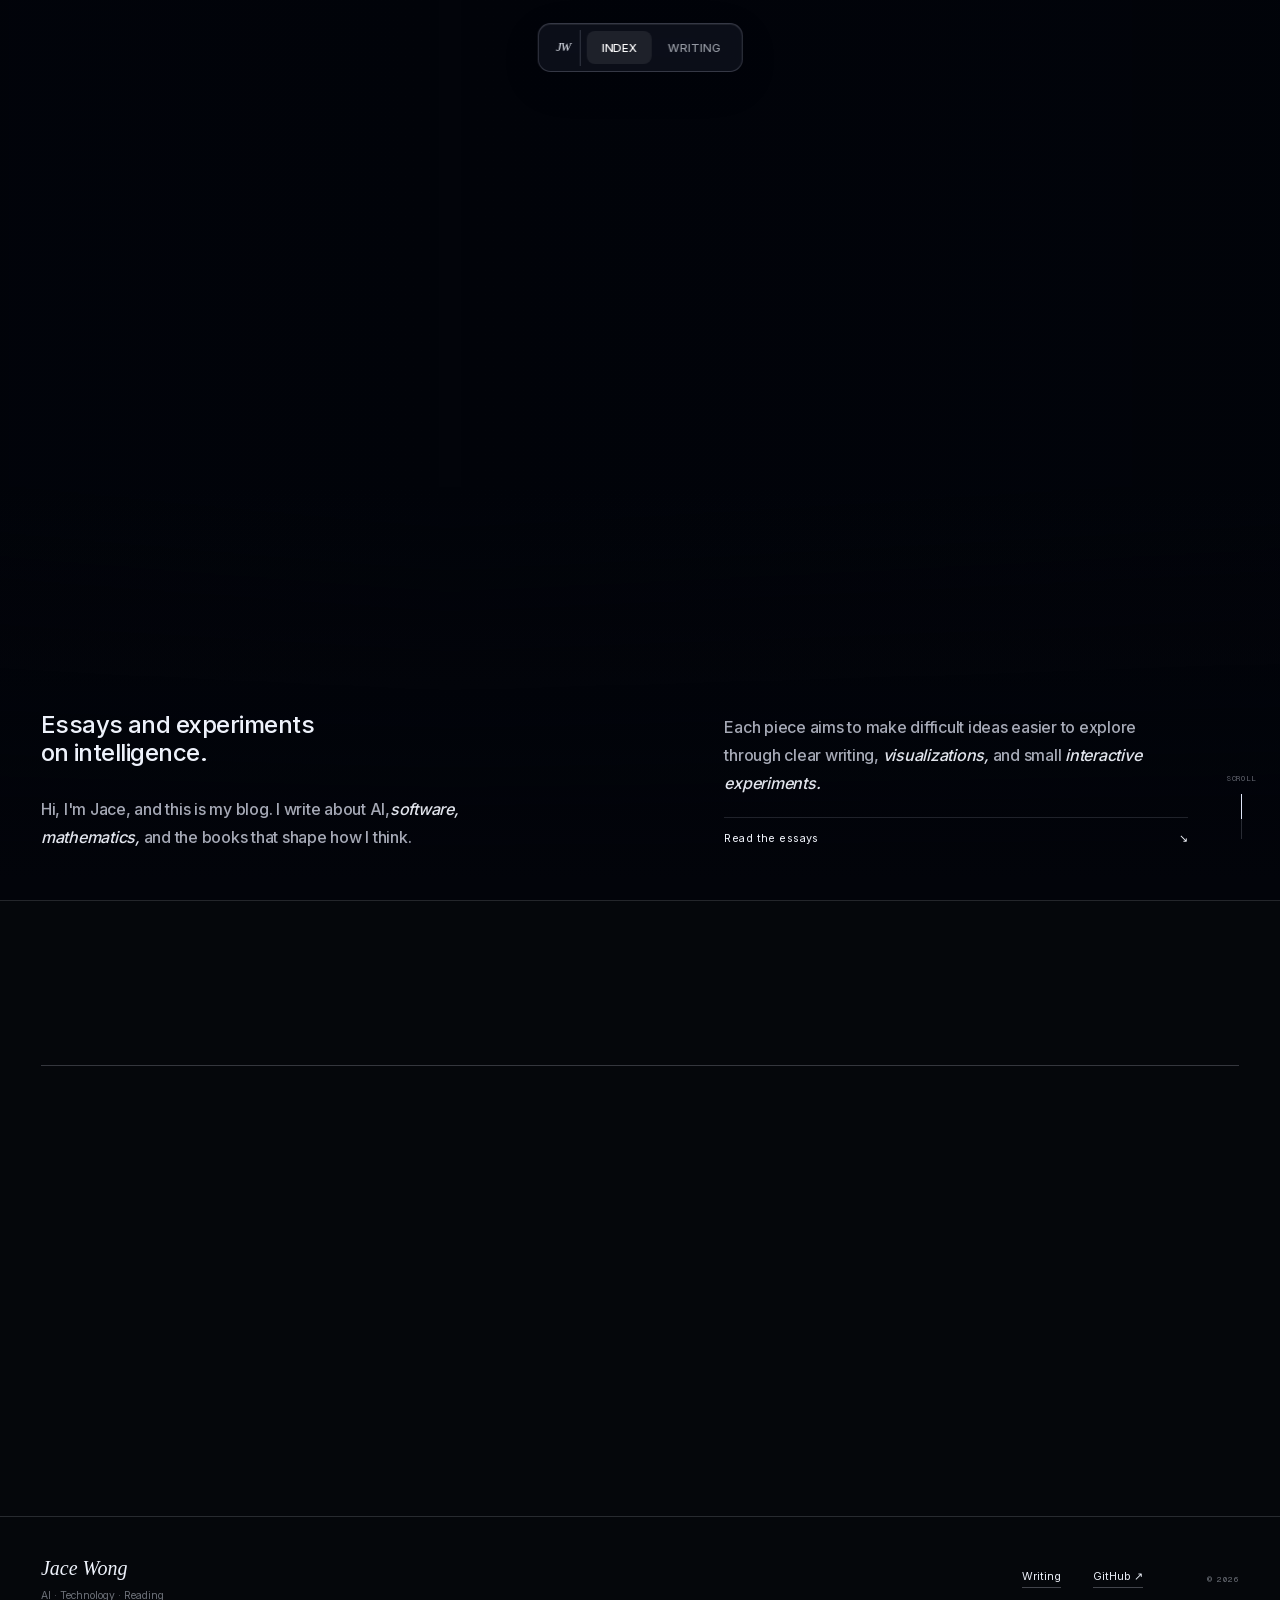
==== commit 3d67653a: "Deploy refined Inter typography" ====
--- a/index.html
+++ b/index.html
@@ -1,4 +1,4 @@
-<!DOCTYPE html><html lang="en"><head><meta charSet="utf-8"/><meta name="viewport" content="width=device-width, initial-scale=1"/><link rel="preload" href="/_next/static/media/797e433ab948586e-s.p.08e28id.o-okb.woff2" as="font" crossorigin="" type="font/woff2"/><link rel="preload" href="/_next/static/media/caa3a2e1cccd8315-s.p.09~u27dqhyhd6.woff2" as="font" crossorigin="" type="font/woff2"/><link rel="stylesheet" href="/_next/static/chunks/0v4ddzaf02~cw.css" data-precedence="next"/><link rel="preload" as="script" fetchPriority="low" href="/_next/static/chunks/00gq-v0e07i1q.js"/><script src="/_next/static/chunks/0~a-tg4mrls06.js" async=""></script><script src="/_next/static/chunks/07lhk_q6pmm3r.js" async=""></script><script src="/_next/static/chunks/turbopack-10u5_9qk-mnth.js" async=""></script><script src="/_next/static/chunks/01xlw8hd842-c.js" async=""></script><script src="/_next/static/chunks/0d3shmwh5_nmn.js" async=""></script><script src="/_next/static/chunks/12g1dsmpd9b.r.js" async=""></script><script src="/_next/static/chunks/0ecparorlixwe.js" async=""></script><meta name="next-size-adjust" content=""/><title>Jace Wong — Intelligence &amp; Beyond</title><meta name="description" content="Jace Wong is an AI practitioner writing about technology, philosophy, mathematics, reading, and the structures of intelligence."/><meta name="author" content="Jace Wong"/><meta name="keywords" content="Jace Wong,artificial intelligence,AI,technology,philosophy,mathematics,reading,personal blog"/><meta name="creator" content="Jace Wong"/><meta name="robots" content="index, follow"/><meta property="og:title" content="Jace Wong — Intelligence &amp; Beyond"/><meta property="og:description" content="Notes on artificial intelligence, technology, philosophy, mathematics, and reading."/><meta property="og:url" content="https://jacewong-ai.github.io/"/><meta property="og:site_name" content="Jace Wong"/><meta property="og:image" content="https://jacewong-ai.github.io/og.png"/><meta property="og:image:width" content="1731"/><meta property="og:image:height" content="909"/><meta property="og:image:alt" content="Jace Wong — Intelligence &amp; Beyond"/><meta property="og:type" content="website"/><meta name="twitter:card" content="summary_large_image"/><meta name="twitter:title" content="Jace Wong — Intelligence &amp; Beyond"/><meta name="twitter:description" content="AI, technology, philosophy, mathematics, and reading—in working form."/><meta name="twitter:image" content="https://jacewong-ai.github.io/og.png"/><script>
+<!DOCTYPE html><html lang="en"><head><meta charSet="utf-8"/><meta name="viewport" content="width=device-width, initial-scale=1"/><link rel="preload" href="/_next/static/media/797e433ab948586e-s.p.08e28id.o-okb.woff2" as="font" crossorigin="" type="font/woff2"/><link rel="preload" href="/_next/static/media/83afe278b6a6bb3c-s.p.0q-301v4kxxnr.woff2" as="font" crossorigin="" type="font/woff2"/><link rel="stylesheet" href="/_next/static/chunks/0c63d-u8bmq-q.css" data-precedence="next"/><link rel="preload" as="script" fetchPriority="low" href="/_next/static/chunks/00gq-v0e07i1q.js"/><script src="/_next/static/chunks/0~a-tg4mrls06.js" async=""></script><script src="/_next/static/chunks/07lhk_q6pmm3r.js" async=""></script><script src="/_next/static/chunks/turbopack-10u5_9qk-mnth.js" async=""></script><script src="/_next/static/chunks/01xlw8hd842-c.js" async=""></script><script src="/_next/static/chunks/0d3shmwh5_nmn.js" async=""></script><script src="/_next/static/chunks/12g1dsmpd9b.r.js" async=""></script><script src="/_next/static/chunks/10nxp1sfvk_n4.js" async=""></script><meta name="next-size-adjust" content=""/><title>Jace Wong — Intelligence &amp; Beyond</title><meta name="description" content="Jace Wong is an AI practitioner writing about technology, philosophy, mathematics, reading, and the structures of intelligence."/><meta name="author" content="Jace Wong"/><meta name="keywords" content="Jace Wong,artificial intelligence,AI,technology,philosophy,mathematics,reading,personal blog"/><meta name="creator" content="Jace Wong"/><meta name="robots" content="index, follow"/><meta property="og:title" content="Jace Wong — Intelligence &amp; Beyond"/><meta property="og:description" content="Notes on artificial intelligence, technology, philosophy, mathematics, and reading."/><meta property="og:url" content="https://jacewong-ai.github.io/"/><meta property="og:site_name" content="Jace Wong"/><meta property="og:image" content="https://jacewong-ai.github.io/og.png"/><meta property="og:image:width" content="1731"/><meta property="og:image:height" content="909"/><meta property="og:image:alt" content="Jace Wong — Intelligence &amp; Beyond"/><meta property="og:type" content="website"/><meta name="twitter:card" content="summary_large_image"/><meta name="twitter:title" content="Jace Wong — Intelligence &amp; Beyond"/><meta name="twitter:description" content="AI, technology, philosophy, mathematics, and reading—in working form."/><meta name="twitter:image" content="https://jacewong-ai.github.io/og.png"/><script>
   (() => {
     try {
       const saved = localStorage.getItem("jace-theme");
@@ -8,4 +8,4 @@
       document.documentElement.dataset.theme = "light";
     }
   })();
-</script><script src="/_next/static/chunks/03~yq9q893hmn.js" noModule=""></script></head><body class="geist_a71539c9-module__T19VSG__variable geist_mono_8d43a2aa-module__8Li5zG__variable"><div hidden=""><!--$--><!--/$--></div><main class="home-v2"><section class="home-hero"><div class="planet-field"><canvas aria-hidden="true"></canvas><div class="planet-fallback" aria-hidden="true"></div></div><div class="symbol-stream" aria-hidden="true"><canvas></canvas></div><header class="site-header"><a class="brand-mark" aria-label="Jace Wong — home" href="/"><span>JW</span><i aria-hidden="true"></i></a><nav class="main-nav"><a class="is-active" href="/"><span>Index</span></a><a href="/blog/"><span>Writing</span></a></nav><div class="nav-actions"><button class="theme-toggle" type="button" aria-label="Switch to dark mode"><span class="theme-orbit" aria-hidden="true"><i></i></span><span>Nocturne</span></button><button class="menu-toggle" type="button" aria-label="Toggle navigation" aria-expanded="false"><i></i><i></i></button></div></header><div class="home-hero-copy"><div class="home-introduction"><h1><span class="reveal-words is-visible is-auto" aria-label="Essays and experiments" style="--reveal-delay:0ms"><span><span class="word-clip" aria-hidden="true"><span style="--word-index:0">Essays</span></span> </span><span><span class="word-clip" aria-hidden="true"><span style="--word-index:1">and</span></span> </span><span><span class="word-clip" aria-hidden="true"><span style="--word-index:2">experiments</span></span> </span></span><br/><span class="reveal-words is-visible is-auto" aria-label="on intelligence." style="--reveal-delay:240ms"><span><span class="word-clip" aria-hidden="true"><span style="--word-index:0">on</span></span> </span><span><span class="word-clip" aria-hidden="true"><span style="--word-index:1">intelligence.</span></span> </span></span></h1><p>Hi, I&#x27;m Jace, and this is my blog. I write about AI, software, mathematics, and the books that shape how I think.</p></div><div class="home-notebook"><p>Each piece aims to make difficult ideas easier to explore through clear writing, visualizations, and small interactive experiments.</p><a href="/blog/">Read the essays <span>↘</span></a></div></div><div class="home-scroll-note" aria-hidden="true"><span>Scroll</span><i></i></div></section><section class="home-writing" id="writing"><header data-reveal="true"><div><p>Writing</p><span>AI · Technology · Reading</span></div><h2>Latest essays</h2><a href="/blog/">All writing ↗</a></header><div class="home-posts"><a class="home-post accent-violet" data-reveal="true" href="/blog/the-edge-is-a-moving-agreement/"><span class="home-post-number">001</span><div><p>Artificial Intelligence</p><h3>The edge is a moving agreement</h3></div><div class="home-post-meta"><span>July 24, 2026</span><span>6 min</span><i>↗</i></div></a><a class="home-post accent-amber" data-reveal="true" href="/blog/abstraction-is-a-form-of-leverage/"><span class="home-post-number">002</span><div><p>Technology &amp; Mathematics</p><h3>Abstraction is a form of leverage</h3></div><div class="home-post-meta"><span>July 24, 2026</span><span>6 min</span><i>↗</i></div></a><a class="home-post accent-cyan" data-reveal="true" href="/blog/reading-against-the-machine/"><span class="home-post-number">003</span><div><p>Reading &amp; Thought</p><h3>Reading against the machine</h3></div><div class="home-post-meta"><span>July 24, 2026</span><span>5 min</span><i>↗</i></div></a></div></section><footer class="site-footer"><div><a class="footer-signature" href="/">Jace Wong</a><p>AI · Technology · Reading</p></div><div class="footer-links"><a href="/blog/">Writing</a><a href="https://github.com/JaceWong-ai" target="_blank" rel="noreferrer">GitHub ↗</a></div><p class="footer-meta">© <!-- -->2026</p></footer></main><!--$--><!--/$--><script src="/_next/static/chunks/00gq-v0e07i1q.js" id="_R_" async=""></script><script>(self.__next_f=self.__next_f||[]).push([0])</script><script>self.__next_f.push([1,"1:\"$Sreact.fragment\"\n2:I[39756,[\"/_next/static/chunks/01xlw8hd842-c.js\",\"/_next/static/chunks/0d3shmwh5_nmn.js\"],\"default\"]\n3:I[37457,[\"/_next/static/chunks/01xlw8hd842-c.js\",\"/_next/static/chunks/0d3shmwh5_nmn.js\"],\"default\"]\n4:I[73478,[\"/_next/static/chunks/01xlw8hd842-c.js\",\"/_next/static/chunks/0d3shmwh5_nmn.js\",\"/_next/static/chunks/12g1dsmpd9b.r.js\"],\"SiteNav\"]\n5:I[22016,[\"/_next/static/chunks/01xlw8hd842-c.js\",\"/_next/static/chunks/0d3shmwh5_nmn.js\",\"/_next/static/chunks/12g1dsmpd9b.r.js\"],\"\"]\n6:I[47257,[\"/_next/static/chunks/01xlw8hd842-c.js\",\"/_next/static/chunks/0d3shmwh5_nmn.js\"],\"ClientPageRoot\"]\n7:I[31713,[\"/_next/static/chunks/01xlw8hd842-c.js\",\"/_next/static/chunks/0d3shmwh5_nmn.js\",\"/_next/static/chunks/0ecparorlixwe.js\"],\"default\"]\na:I[97367,[\"/_next/static/chunks/01xlw8hd842-c.js\",\"/_next/static/chunks/0d3shmwh5_nmn.js\"],\"OutletBoundary\"]\nb:\"$Sreact.suspense\"\nd:I[97367,[\"/_next/static/chunks/01xlw8hd842-c.js\",\"/_next/static/chunks/0d3shmwh5_nmn.js\"],\"ViewportBoundary\"]\nf:I[97367,[\"/_next/static/chunks/01xlw8hd842-c.js\",\"/_next/static/chunks/0d3shmwh5_nmn.js\"],\"MetadataBoundary\"]\n11:I[68027,[\"/_next/static/chunks/01xlw8hd842-c.js\",\"/_next/static/chunks/0d3shmwh5_nmn.js\"],\"default\",1]\n:HL[\"/_next/static/chunks/0v4ddzaf02~cw.css\",\"style\"]\n:HL[\"/_next/static/media/797e433ab948586e-s.p.08e28id.o-okb.woff2\",\"font\",{\"crossOrigin\":\"\",\"type\":\"font/woff2\"}]\n:HL[\"/_next/static/media/caa3a2e1cccd8315-s.p.09~u27dqhyhd6.woff2\",\"font\",{\"crossOrigin\":\"\",\"type\":\"font/woff2\"}]\n"])</script><script>self.__next_f.push([1,"0:{\"P\":null,\"c\":[\"\",\"\"],\"q\":\"\",\"i\":false,\"f\":[[[\"\",{\"children\":[\"__PAGE__\",{}]},\"$undefined\",\"$undefined\",16],[[\"$\",\"$1\",\"c\",{\"children\":[[[\"$\",\"link\",\"0\",{\"rel\":\"stylesheet\",\"href\":\"/_next/static/chunks/0v4ddzaf02~cw.css\",\"precedence\":\"next\",\"crossOrigin\":\"$undefined\",\"nonce\":\"$undefined\"}],[\"$\",\"script\",\"script-0\",{\"src\":\"/_next/static/chunks/01xlw8hd842-c.js\",\"async\":true,\"nonce\":\"$undefined\"}],[\"$\",\"script\",\"script-1\",{\"src\":\"/_next/static/chunks/0d3shmwh5_nmn.js\",\"async\":true,\"nonce\":\"$undefined\"}]],[\"$\",\"html\",null,{\"lang\":\"en\",\"suppressHydrationWarning\":true,\"children\":[[\"$\",\"head\",null,{\"children\":[\"$\",\"script\",null,{\"dangerouslySetInnerHTML\":{\"__html\":\"\\n  (() =\u003e {\\n    try {\\n      const saved = localStorage.getItem(\\\"jace-theme\\\");\\n      const preferred = matchMedia(\\\"(prefers-color-scheme: dark)\\\").matches ? \\\"dark\\\" : \\\"light\\\";\\n      document.documentElement.dataset.theme = saved || preferred;\\n    } catch (_) {\\n      document.documentElement.dataset.theme = \\\"light\\\";\\n    }\\n  })();\\n\"}}]}],[\"$\",\"body\",null,{\"className\":\"geist_a71539c9-module__T19VSG__variable geist_mono_8d43a2aa-module__8Li5zG__variable\",\"children\":[\"$\",\"$L2\",null,{\"parallelRouterKey\":\"children\",\"error\":\"$undefined\",\"errorStyles\":\"$undefined\",\"errorScripts\":\"$undefined\",\"template\":[\"$\",\"$L3\",null,{}],\"templateStyles\":\"$undefined\",\"templateScripts\":\"$undefined\",\"notFound\":[[\"$\",\"main\",null,{\"className\":\"not-found-page\",\"children\":[[\"$\",\"$L4\",null,{}],[\"$\",\"div\",null,{\"children\":[[\"$\",\"span\",null,{\"children\":\"404 / UNMAPPED TERRITORY\"}],[\"$\",\"h1\",null,{\"children\":[\"This edge has\",[\"$\",\"br\",null,{}],[\"$\",\"em\",null,{\"children\":\"moved elsewhere.\"}]]}],[\"$\",\"$L5\",null,{\"href\":\"/\",\"className\":\"text-link\",\"children\":[\"Return to the known map \",[\"$\",\"i\",null,{\"children\":\"↙\"}]]}]]}]]}],[]],\"forbidden\":\"$undefined\",\"unauthorized\":\"$undefined\"}]}]]}]]}],{\"children\":[[\"$\",\"$1\",\"c\",{\"children\":[[\"$\",\"$L6\",null,{\"Component\":\"$7\",\"serverProvidedParams\":{\"searchParams\":{},\"params\":{},\"promises\":[\"$@8\",\"$@9\"]}}],[[\"$\",\"script\",\"script-0\",{\"src\":\"/_next/static/chunks/0ecparorlixwe.js\",\"async\":true,\"nonce\":\"$undefined\"}]],[\"$\",\"$La\",null,{\"children\":[\"$\",\"$b\",null,{\"name\":\"Next.MetadataOutlet\",\"children\":\"$@c\"}]}]]}],{},null,false,null]},null,false,null],[\"$\",\"$1\",\"h\",{\"children\":[null,[\"$\",\"$Ld\",null,{\"children\":\"$Le\"}],[\"$\",\"div\",null,{\"hidden\":true,\"children\":[\"$\",\"$Lf\",null,{\"children\":[\"$\",\"$b\",null,{\"name\":\"Next.Metadata\",\"children\":\"$L10\"}]}]}],[\"$\",\"meta\",null,{\"name\":\"next-size-adjust\",\"content\":\"\"}]]}],false]],\"m\":\"$undefined\",\"G\":[\"$11\",[[\"$\",\"link\",\"0\",{\"rel\":\"stylesheet\",\"href\":\"/_next/static/chunks/0v4ddzaf02~cw.css\",\"precedence\":\"next\",\"crossOrigin\":\"$undefined\",\"nonce\":\"$undefined\"}]]],\"S\":true,\"h\":null,\"s\":\"$undefined\",\"l\":\"$undefined\",\"p\":\"$undefined\",\"d\":\"$undefined\",\"b\":\"fcGqj665bbZnmf9sotTYy\"}\n"])</script><script>self.__next_f.push([1,"8:{}\n9:\"$0:f:0:1:1:children:0:props:children:0:props:serverProvidedParams:params\"\n"])</script><script>self.__next_f.push([1,"e:[[\"$\",\"meta\",\"0\",{\"charSet\":\"utf-8\"}],[\"$\",\"meta\",\"1\",{\"name\":\"viewport\",\"content\":\"width=device-width, initial-scale=1\"}]]\n"])</script><script>self.__next_f.push([1,"c:null\n"])</script><script>self.__next_f.push([1,"10:[[\"$\",\"title\",\"0\",{\"children\":\"Jace Wong — Intelligence \u0026 Beyond\"}],[\"$\",\"meta\",\"1\",{\"name\":\"description\",\"content\":\"Jace Wong is an AI practitioner writing about technology, philosophy, mathematics, reading, and the structures of intelligence.\"}],[\"$\",\"meta\",\"2\",{\"name\":\"author\",\"content\":\"Jace Wong\"}],[\"$\",\"meta\",\"3\",{\"name\":\"keywords\",\"content\":\"Jace Wong,artificial intelligence,AI,technology,philosophy,mathematics,reading,personal blog\"}],[\"$\",\"meta\",\"4\",{\"name\":\"creator\",\"content\":\"Jace Wong\"}],[\"$\",\"meta\",\"5\",{\"name\":\"robots\",\"content\":\"index, follow\"}],[\"$\",\"meta\",\"6\",{\"property\":\"og:title\",\"content\":\"Jace Wong — Intelligence \u0026 Beyond\"}],[\"$\",\"meta\",\"7\",{\"property\":\"og:description\",\"content\":\"Notes on artificial intelligence, technology, philosophy, mathematics, and reading.\"}],[\"$\",\"meta\",\"8\",{\"property\":\"og:url\",\"content\":\"https://jacewong-ai.github.io/\"}],[\"$\",\"meta\",\"9\",{\"property\":\"og:site_name\",\"content\":\"Jace Wong\"}],[\"$\",\"meta\",\"10\",{\"property\":\"og:image\",\"content\":\"https://jacewong-ai.github.io/og.png\"}],[\"$\",\"meta\",\"11\",{\"property\":\"og:image:width\",\"content\":\"1731\"}],[\"$\",\"meta\",\"12\",{\"property\":\"og:image:height\",\"content\":\"909\"}],[\"$\",\"meta\",\"13\",{\"property\":\"og:image:alt\",\"content\":\"Jace Wong — Intelligence \u0026 Beyond\"}],[\"$\",\"meta\",\"14\",{\"property\":\"og:type\",\"content\":\"website\"}],[\"$\",\"meta\",\"15\",{\"name\":\"twitter:card\",\"content\":\"summary_large_image\"}],[\"$\",\"meta\",\"16\",{\"name\":\"twitter:title\",\"content\":\"Jace Wong — Intelligence \u0026 Beyond\"}],[\"$\",\"meta\",\"17\",{\"name\":\"twitter:description\",\"content\":\"AI, technology, philosophy, mathematics, and reading—in working form.\"}],[\"$\",\"meta\",\"18\",{\"name\":\"twitter:image\",\"content\":\"https://jacewong-ai.github.io/og.png\"}]]\n"])</script></body></html>+</script><script src="/_next/static/chunks/03~yq9q893hmn.js" noModule=""></script></head><body class="inter_7b064e0d-module__MOT0tq__variable geist_mono_8d43a2aa-module__8Li5zG__variable"><div hidden=""><!--$--><!--/$--></div><main class="home-v2"><section class="home-hero"><div class="planet-field"><canvas aria-hidden="true"></canvas><div class="planet-fallback" aria-hidden="true"></div></div><div class="symbol-stream" aria-hidden="true"><canvas></canvas></div><header class="site-header"><a class="brand-mark" aria-label="Jace Wong — home" href="/"><span>JW</span><i aria-hidden="true"></i></a><nav class="main-nav"><a class="is-active" href="/"><span>Index</span></a><a href="/blog/"><span>Writing</span></a></nav><div class="nav-actions"><button class="theme-toggle" type="button" aria-label="Switch to dark mode"><span class="theme-orbit" aria-hidden="true"><i></i></span><span>Nocturne</span></button><button class="menu-toggle" type="button" aria-label="Toggle navigation" aria-expanded="false"><i></i><i></i></button></div></header><div class="home-hero-copy"><div class="home-introduction"><h1><span class="reveal-words is-visible is-auto" aria-label="Essays and experiments" style="--reveal-delay:0ms"><span><span class="word-clip" aria-hidden="true"><span style="--word-index:0">Essays</span></span> </span><span><span class="word-clip" aria-hidden="true"><span style="--word-index:1">and</span></span> </span><span><span class="word-clip" aria-hidden="true"><span style="--word-index:2">experiments</span></span> </span></span><br/><span class="reveal-words is-visible is-auto" aria-label="on intelligence." style="--reveal-delay:240ms"><span><span class="word-clip" aria-hidden="true"><span style="--word-index:0">on</span></span> </span><span><span class="word-clip" aria-hidden="true"><span style="--word-index:1">intelligence.</span></span> </span></span></h1><p>Hi, I&#x27;m Jace, and this is my blog. I write about AI,<em>software, mathematics,</em> and the books that shape how I think.</p></div><div class="home-notebook"><p>Each piece aims to make difficult ideas easier to explore through clear writing, <em>visualizations,</em> and small<!-- --> <em>interactive experiments.</em></p><a href="/blog/">Read the essays <span>↘</span></a></div></div><div class="home-scroll-note" aria-hidden="true"><span>Scroll</span><i></i></div></section><section class="home-writing" id="writing"><header data-reveal="true"><div><p>Writing</p><span>AI · Technology · Reading</span></div><h2>Latest essays</h2><a href="/blog/">All writing ↗</a></header><div class="home-posts"><a class="home-post accent-violet" data-reveal="true" href="/blog/the-edge-is-a-moving-agreement/"><span class="home-post-number">001</span><div><p>Artificial Intelligence</p><h3><span class="reveal-words" data-reveal-words="" aria-label="The edge is a moving agreement" style="--reveal-delay:0ms"><span><span class="word-clip" aria-hidden="true"><span style="--word-index:0">The</span></span> </span><span><span class="word-clip" aria-hidden="true"><span style="--word-index:1">edge</span></span> </span><span><span class="word-clip" aria-hidden="true"><span style="--word-index:2">is</span></span> </span><span><span class="word-clip" aria-hidden="true"><span style="--word-index:3">a</span></span> </span><span><span class="word-clip" aria-hidden="true"><span style="--word-index:4">moving</span></span> </span><span><span class="word-clip" aria-hidden="true"><span style="--word-index:5">agreement</span></span> </span></span></h3></div><div class="home-post-meta"><span>July 24, 2026</span><span>6 min</span><i>↗</i></div></a><a class="home-post accent-amber" data-reveal="true" href="/blog/abstraction-is-a-form-of-leverage/"><span class="home-post-number">002</span><div><p>Technology &amp; Mathematics</p><h3><span class="reveal-words" data-reveal-words="" aria-label="Abstraction is a form of leverage" style="--reveal-delay:90ms"><span><span class="word-clip" aria-hidden="true"><span style="--word-index:0">Abstraction</span></span> </span><span><span class="word-clip" aria-hidden="true"><span style="--word-index:1">is</span></span> </span><span><span class="word-clip" aria-hidden="true"><span style="--word-index:2">a</span></span> </span><span><span class="word-clip" aria-hidden="true"><span style="--word-index:3">form</span></span> </span><span><span class="word-clip" aria-hidden="true"><span style="--word-index:4">of</span></span> </span><span><span class="word-clip" aria-hidden="true"><span style="--word-index:5">leverage</span></span> </span></span></h3></div><div class="home-post-meta"><span>July 24, 2026</span><span>6 min</span><i>↗</i></div></a><a class="home-post accent-cyan" data-reveal="true" href="/blog/reading-against-the-machine/"><span class="home-post-number">003</span><div><p>Reading &amp; Thought</p><h3><span class="reveal-words" data-reveal-words="" aria-label="Reading against the machine" style="--reveal-delay:180ms"><span><span class="word-clip" aria-hidden="true"><span style="--word-index:0">Reading</span></span> </span><span><span class="word-clip" aria-hidden="true"><span style="--word-index:1">against</span></span> </span><span><span class="word-clip" aria-hidden="true"><span style="--word-index:2">the</span></span> </span><span><span class="word-clip" aria-hidden="true"><span style="--word-index:3">machine</span></span> </span></span></h3></div><div class="home-post-meta"><span>July 24, 2026</span><span>5 min</span><i>↗</i></div></a></div></section><footer class="site-footer"><div><a class="footer-signature" href="/">Jace Wong</a><p>AI · Technology · Reading</p></div><div class="footer-links"><a href="/blog/">Writing</a><a href="https://github.com/JaceWong-ai" target="_blank" rel="noreferrer">GitHub ↗</a></div><p class="footer-meta">© <!-- -->2026</p></footer></main><!--$--><!--/$--><script src="/_next/static/chunks/00gq-v0e07i1q.js" id="_R_" async=""></script><script>(self.__next_f=self.__next_f||[]).push([0])</script><script>self.__next_f.push([1,"1:\"$Sreact.fragment\"\n2:I[39756,[\"/_next/static/chunks/01xlw8hd842-c.js\",\"/_next/static/chunks/0d3shmwh5_nmn.js\"],\"default\"]\n3:I[37457,[\"/_next/static/chunks/01xlw8hd842-c.js\",\"/_next/static/chunks/0d3shmwh5_nmn.js\"],\"default\"]\n4:I[73478,[\"/_next/static/chunks/01xlw8hd842-c.js\",\"/_next/static/chunks/0d3shmwh5_nmn.js\",\"/_next/static/chunks/12g1dsmpd9b.r.js\"],\"SiteNav\"]\n5:I[22016,[\"/_next/static/chunks/01xlw8hd842-c.js\",\"/_next/static/chunks/0d3shmwh5_nmn.js\",\"/_next/static/chunks/12g1dsmpd9b.r.js\"],\"\"]\n6:I[47257,[\"/_next/static/chunks/01xlw8hd842-c.js\",\"/_next/static/chunks/0d3shmwh5_nmn.js\"],\"ClientPageRoot\"]\n7:I[31713,[\"/_next/static/chunks/01xlw8hd842-c.js\",\"/_next/static/chunks/0d3shmwh5_nmn.js\",\"/_next/static/chunks/10nxp1sfvk_n4.js\"],\"default\"]\na:I[97367,[\"/_next/static/chunks/01xlw8hd842-c.js\",\"/_next/static/chunks/0d3shmwh5_nmn.js\"],\"OutletBoundary\"]\nb:\"$Sreact.suspense\"\nd:I[97367,[\"/_next/static/chunks/01xlw8hd842-c.js\",\"/_next/static/chunks/0d3shmwh5_nmn.js\"],\"ViewportBoundary\"]\nf:I[97367,[\"/_next/static/chunks/01xlw8hd842-c.js\",\"/_next/static/chunks/0d3shmwh5_nmn.js\"],\"MetadataBoundary\"]\n11:I[68027,[\"/_next/static/chunks/01xlw8hd842-c.js\",\"/_next/static/chunks/0d3shmwh5_nmn.js\"],\"default\",1]\n:HL[\"/_next/static/chunks/0c63d-u8bmq-q.css\",\"style\"]\n:HL[\"/_next/static/media/797e433ab948586e-s.p.08e28id.o-okb.woff2\",\"font\",{\"crossOrigin\":\"\",\"type\":\"font/woff2\"}]\n:HL[\"/_next/static/media/83afe278b6a6bb3c-s.p.0q-301v4kxxnr.woff2\",\"font\",{\"crossOrigin\":\"\",\"type\":\"font/woff2\"}]\n"])</script><script>self.__next_f.push([1,"0:{\"P\":null,\"c\":[\"\",\"\"],\"q\":\"\",\"i\":false,\"f\":[[[\"\",{\"children\":[\"__PAGE__\",{}]},\"$undefined\",\"$undefined\",16],[[\"$\",\"$1\",\"c\",{\"children\":[[[\"$\",\"link\",\"0\",{\"rel\":\"stylesheet\",\"href\":\"/_next/static/chunks/0c63d-u8bmq-q.css\",\"precedence\":\"next\",\"crossOrigin\":\"$undefined\",\"nonce\":\"$undefined\"}],[\"$\",\"script\",\"script-0\",{\"src\":\"/_next/static/chunks/01xlw8hd842-c.js\",\"async\":true,\"nonce\":\"$undefined\"}],[\"$\",\"script\",\"script-1\",{\"src\":\"/_next/static/chunks/0d3shmwh5_nmn.js\",\"async\":true,\"nonce\":\"$undefined\"}]],[\"$\",\"html\",null,{\"lang\":\"en\",\"suppressHydrationWarning\":true,\"children\":[[\"$\",\"head\",null,{\"children\":[\"$\",\"script\",null,{\"dangerouslySetInnerHTML\":{\"__html\":\"\\n  (() =\u003e {\\n    try {\\n      const saved = localStorage.getItem(\\\"jace-theme\\\");\\n      const preferred = matchMedia(\\\"(prefers-color-scheme: dark)\\\").matches ? \\\"dark\\\" : \\\"light\\\";\\n      document.documentElement.dataset.theme = saved || preferred;\\n    } catch (_) {\\n      document.documentElement.dataset.theme = \\\"light\\\";\\n    }\\n  })();\\n\"}}]}],[\"$\",\"body\",null,{\"className\":\"inter_7b064e0d-module__MOT0tq__variable geist_mono_8d43a2aa-module__8Li5zG__variable\",\"children\":[\"$\",\"$L2\",null,{\"parallelRouterKey\":\"children\",\"error\":\"$undefined\",\"errorStyles\":\"$undefined\",\"errorScripts\":\"$undefined\",\"template\":[\"$\",\"$L3\",null,{}],\"templateStyles\":\"$undefined\",\"templateScripts\":\"$undefined\",\"notFound\":[[\"$\",\"main\",null,{\"className\":\"not-found-page\",\"children\":[[\"$\",\"$L4\",null,{}],[\"$\",\"div\",null,{\"children\":[[\"$\",\"span\",null,{\"children\":\"404 / UNMAPPED TERRITORY\"}],[\"$\",\"h1\",null,{\"children\":[\"This edge has\",[\"$\",\"br\",null,{}],[\"$\",\"em\",null,{\"children\":\"moved elsewhere.\"}]]}],[\"$\",\"$L5\",null,{\"href\":\"/\",\"className\":\"text-link\",\"children\":[\"Return to the known map \",[\"$\",\"i\",null,{\"children\":\"↙\"}]]}]]}]]}],[]],\"forbidden\":\"$undefined\",\"unauthorized\":\"$undefined\"}]}]]}]]}],{\"children\":[[\"$\",\"$1\",\"c\",{\"children\":[[\"$\",\"$L6\",null,{\"Component\":\"$7\",\"serverProvidedParams\":{\"searchParams\":{},\"params\":{},\"promises\":[\"$@8\",\"$@9\"]}}],[[\"$\",\"script\",\"script-0\",{\"src\":\"/_next/static/chunks/10nxp1sfvk_n4.js\",\"async\":true,\"nonce\":\"$undefined\"}]],[\"$\",\"$La\",null,{\"children\":[\"$\",\"$b\",null,{\"name\":\"Next.MetadataOutlet\",\"children\":\"$@c\"}]}]]}],{},null,false,null]},null,false,null],[\"$\",\"$1\",\"h\",{\"children\":[null,[\"$\",\"$Ld\",null,{\"children\":\"$Le\"}],[\"$\",\"div\",null,{\"hidden\":true,\"children\":[\"$\",\"$Lf\",null,{\"children\":[\"$\",\"$b\",null,{\"name\":\"Next.Metadata\",\"children\":\"$L10\"}]}]}],[\"$\",\"meta\",null,{\"name\":\"next-size-adjust\",\"content\":\"\"}]]}],false]],\"m\":\"$undefined\",\"G\":[\"$11\",[[\"$\",\"link\",\"0\",{\"rel\":\"stylesheet\",\"href\":\"/_next/static/chunks/0c63d-u8bmq-q.css\",\"precedence\":\"next\",\"crossOrigin\":\"$undefined\",\"nonce\":\"$undefined\"}]]],\"S\":true,\"h\":null,\"s\":\"$undefined\",\"l\":\"$undefined\",\"p\":\"$undefined\",\"d\":\"$undefined\",\"b\":\"5drQu_dEQSgwNCqB8-ril\"}\n"])</script><script>self.__next_f.push([1,"8:{}\n9:\"$0:f:0:1:1:children:0:props:children:0:props:serverProvidedParams:params\"\n"])</script><script>self.__next_f.push([1,"e:[[\"$\",\"meta\",\"0\",{\"charSet\":\"utf-8\"}],[\"$\",\"meta\",\"1\",{\"name\":\"viewport\",\"content\":\"width=device-width, initial-scale=1\"}]]\n"])</script><script>self.__next_f.push([1,"c:null\n"])</script><script>self.__next_f.push([1,"10:[[\"$\",\"title\",\"0\",{\"children\":\"Jace Wong — Intelligence \u0026 Beyond\"}],[\"$\",\"meta\",\"1\",{\"name\":\"description\",\"content\":\"Jace Wong is an AI practitioner writing about technology, philosophy, mathematics, reading, and the structures of intelligence.\"}],[\"$\",\"meta\",\"2\",{\"name\":\"author\",\"content\":\"Jace Wong\"}],[\"$\",\"meta\",\"3\",{\"name\":\"keywords\",\"content\":\"Jace Wong,artificial intelligence,AI,technology,philosophy,mathematics,reading,personal blog\"}],[\"$\",\"meta\",\"4\",{\"name\":\"creator\",\"content\":\"Jace Wong\"}],[\"$\",\"meta\",\"5\",{\"name\":\"robots\",\"content\":\"index, follow\"}],[\"$\",\"meta\",\"6\",{\"property\":\"og:title\",\"content\":\"Jace Wong — Intelligence \u0026 Beyond\"}],[\"$\",\"meta\",\"7\",{\"property\":\"og:description\",\"content\":\"Notes on artificial intelligence, technology, philosophy, mathematics, and reading.\"}],[\"$\",\"meta\",\"8\",{\"property\":\"og:url\",\"content\":\"https://jacewong-ai.github.io/\"}],[\"$\",\"meta\",\"9\",{\"property\":\"og:site_name\",\"content\":\"Jace Wong\"}],[\"$\",\"meta\",\"10\",{\"property\":\"og:image\",\"content\":\"https://jacewong-ai.github.io/og.png\"}],[\"$\",\"meta\",\"11\",{\"property\":\"og:image:width\",\"content\":\"1731\"}],[\"$\",\"meta\",\"12\",{\"property\":\"og:image:height\",\"content\":\"909\"}],[\"$\",\"meta\",\"13\",{\"property\":\"og:image:alt\",\"content\":\"Jace Wong — Intelligence \u0026 Beyond\"}],[\"$\",\"meta\",\"14\",{\"property\":\"og:type\",\"content\":\"website\"}],[\"$\",\"meta\",\"15\",{\"name\":\"twitter:card\",\"content\":\"summary_large_image\"}],[\"$\",\"meta\",\"16\",{\"name\":\"twitter:title\",\"content\":\"Jace Wong — Intelligence \u0026 Beyond\"}],[\"$\",\"meta\",\"17\",{\"name\":\"twitter:description\",\"content\":\"AI, technology, philosophy, mathematics, and reading—in working form.\"}],[\"$\",\"meta\",\"18\",{\"name\":\"twitter:image\",\"content\":\"https://jacewong-ai.github.io/og.png\"}]]\n"])</script></body></html>
--- a/_next/static/chunks/0c63d-u8bmq-q.css
+++ b/_next/static/chunks/0c63d-u8bmq-q.css
@@ -0,0 +1,3 @@
+@font-face{font-family:Inter;font-style:normal;font-weight:100 900;font-display:swap;src:url(../media/2c55a0e60120577a-s.0bjc5tiuqdqro.woff2)format("woff2");unicode-range:U+460-52F,U+1C80-1C8A,U+20B4,U+2DE0-2DFF,U+A640-A69F,U+FE2E-FE2F}@font-face{font-family:Inter;font-style:normal;font-weight:100 900;font-display:swap;src:url(../media/9c72aa0f40e4eef8-s.0m6w47a4e5dy9.woff2)format("woff2");unicode-range:U+301,U+400-45F,U+490-491,U+4B0-4B1,U+2116}@font-face{font-family:Inter;font-style:normal;font-weight:100 900;font-display:swap;src:url(../media/ad66f9afd8947f86-s.11u06r12fd6v_.woff2)format("woff2");unicode-range:U+1F??}@font-face{font-family:Inter;font-style:normal;font-weight:100 900;font-display:swap;src:url(../media/5476f68d60460930-s.0wxq9webf.ew4.woff2)format("woff2");unicode-range:U+370-377,U+37A-37F,U+384-38A,U+38C,U+38E-3A1,U+3A3-3FF}@font-face{font-family:Inter;font-style:normal;font-weight:100 900;font-display:swap;src:url(../media/2bbe8d2671613f1f-s.067x_6k0k23tk.woff2)format("woff2");unicode-range:U+102-103,U+110-111,U+128-129,U+168-169,U+1A0-1A1,U+1AF-1B0,U+300-301,U+303-304,U+308-309,U+323,U+329,U+1EA0-1EF9,U+20AB}@font-face{font-family:Inter;font-style:normal;font-weight:100 900;font-display:swap;src:url(../media/1bffadaabf893a1e-s.16ipb6fqu393i.woff2)format("woff2");unicode-range:U+100-2BA,U+2BD-2C5,U+2C7-2CC,U+2CE-2D7,U+2DD-2FF,U+304,U+308,U+329,U+1D00-1DBF,U+1E00-1E9F,U+1EF2-1EFF,U+2020,U+20A0-20AB,U+20AD-20C0,U+2113,U+2C60-2C7F,U+A720-A7FF}@font-face{font-family:Inter;font-style:normal;font-weight:100 900;font-display:swap;src:url(../media/83afe278b6a6bb3c-s.p.0q-301v4kxxnr.woff2)format("woff2");unicode-range:U+??,U+131,U+152-153,U+2BB-2BC,U+2C6,U+2DA,U+2DC,U+304,U+308,U+329,U+2000-206F,U+20AC,U+2122,U+2191,U+2193,U+2212,U+2215,U+FEFF,U+FFFD}@font-face{font-family:Inter Fallback;src:local(Arial);ascent-override:90.44%;descent-override:22.52%;line-gap-override:0.0%;size-adjust:107.12%}.inter_7b064e0d-module__MOT0tq__className{font-family:Inter,Inter Fallback;font-style:normal}.inter_7b064e0d-module__MOT0tq__variable{--font-inter:"Inter", "Inter Fallback"}
+@font-face{font-family:Geist Mono;font-style:normal;font-weight:100 900;font-display:swap;src:url(../media/5ce348bf30bf5439-s.0zgw-jeven.3w.woff2)format("woff2");unicode-range:U+460-52F,U+1C80-1C8A,U+20B4,U+2DE0-2DFF,U+A640-A69F,U+FE2E-FE2F}@font-face{font-family:Geist Mono;font-style:normal;font-weight:100 900;font-display:swap;src:url(../media/4fa387ec64143e14-s.0wkzw~je483f-.woff2)format("woff2");unicode-range:U+301,U+400-45F,U+490-491,U+4B0-4B1,U+2116}@font-face{font-family:Geist Mono;font-style:normal;font-weight:100 900;font-display:swap;src:url(../media/6306c77e7c8268e4-s.0rhz0arwfsn~5.woff2)format("woff2");unicode-range:U+2000-2001,U+2004-2008,U+200A,U+23B8-23BD,U+2500-259F}@font-face{font-family:Geist Mono;font-style:normal;font-weight:100 900;font-display:swap;src:url(../media/7d817b4c03b0c5f1-s.0l76wvqk9d84w.woff2)format("woff2");unicode-range:U+102-103,U+110-111,U+128-129,U+168-169,U+1A0-1A1,U+1AF-1B0,U+300-301,U+303-304,U+308-309,U+323,U+329,U+1EA0-1EF9,U+20AB}@font-face{font-family:Geist Mono;font-style:normal;font-weight:100 900;font-display:swap;src:url(../media/bbc41e54d2fcbd21-s.0k4k9394f2q-k.woff2)format("woff2");unicode-range:U+100-2BA,U+2BD-2C5,U+2C7-2CC,U+2CE-2D7,U+2DD-2FF,U+304,U+308,U+329,U+1D00-1DBF,U+1E00-1E9F,U+1EF2-1EFF,U+2020,U+20A0-20AB,U+20AD-20C0,U+2113,U+2C60-2C7F,U+A720-A7FF}@font-face{font-family:Geist Mono;font-style:normal;font-weight:100 900;font-display:swap;src:url(../media/797e433ab948586e-s.p.08e28id.o-okb.woff2)format("woff2");unicode-range:U+??,U+131,U+152-153,U+2BB-2BC,U+2C6,U+2DA,U+2DC,U+304,U+308,U+329,U+2000-206F,U+20AC,U+2122,U+2191,U+2193,U+2212,U+2215,U+FEFF,U+FFFD}@font-face{font-family:Geist Mono Fallback;src:local(Arial);ascent-override:74.67%;descent-override:21.92%;line-gap-override:0.0%;size-adjust:134.59%}.geist_mono_8d43a2aa-module__8Li5zG__className{font-family:Geist Mono,Geist Mono Fallback;font-style:normal}.geist_mono_8d43a2aa-module__8Li5zG__variable{--font-geist-mono:"Geist Mono", "Geist Mono Fallback"}
+:root{--paper:#e9e7e0;--paper-deep:#dfdcd3;--paper-soft:#f3f1eb;--ink:#191915;--ink-soft:#5d5a52;--hairline:#19191529;--hairline-strong:#19191559;--lime:#d7ff79;--lime-ink:#213019;--violet:#8d78ff;--cyan:#6fcfc2;--amber:#e1aa52;--font-sans:var(--font-inter), "Inter", "Helvetica Neue", sans-serif;--font-mono:var(--font-geist-mono), "SFMono-Regular", monospace;--font-serif:"Iowan Old Style", "Baskerville", "Times New Roman", serif;--page-pad:clamp(1.25rem, 3.2vw, 3.5rem);--scroll-progress:0;--pointer-x:50vw;--pointer-y:50vh;--lightningcss-light:initial;--lightningcss-dark: ;color-scheme:light}:root[data-theme=dark]{--paper:#0d0d0e;--paper-deep:#151516;--paper-soft:#1b1b1d;--ink:#efeee9;--ink-soft:#9f9c94;--hairline:#efeee924;--hairline-strong:#efeee952;--lime:#caff6b;--lime-ink:#17210e;--violet:#a796ff;--cyan:#78ddce;--amber:#ebb866;--lightningcss-light: ;--lightningcss-dark:initial;color-scheme:dark}*{box-sizing:border-box}html{background:var(--paper);color:var(--ink);scroll-behavior:smooth;text-rendering:optimizelegibility;-webkit-font-smoothing:antialiased}body{--font-sans:var(--font-inter), "Inter", "Helvetica Neue", sans-serif;--font-mono:var(--font-geist-mono), "SFMono-Regular", monospace;background:var(--paper);min-width:320px;color:var(--ink);font-family:var(--font-sans);margin:0;transition:background-color .5s,color .5s;overflow-x:hidden}body::selection{background:var(--lime);color:var(--lime-ink)}a{color:inherit;text-decoration:none}button{color:inherit;font:inherit}h1,h2,h3,p{margin:0}button,a{-webkit-tap-highlight-color:transparent}:focus-visible{outline:2px solid var(--violet);outline-offset:5px}.section-shell{width:min(100%,1600px);padding-inline:var(--page-pad);margin-inline:auto}.pointer-aura{z-index:50;top:var(--pointer-y);left:var(--pointer-x);pointer-events:none;background:radial-gradient(circle, color-mix(in srgb, var(--violet) 7%, transparent), transparent 68%);opacity:.75;border-radius:50%;width:22rem;height:22rem;position:fixed;transform:translate(-50%,-50%)}.scroll-rail{z-index:70;background:var(--hairline);width:1px;height:7.5rem;position:fixed;top:50%;right:1.05rem;overflow:hidden;transform:translateY(-50%)}.scroll-rail span{background:var(--ink);transform:scaleY(var(--scroll-progress));transform-origin:top;position:absolute;inset:0}.site-header{z-index:80;width:100%;height:6.5rem;padding:0 var(--page-pad);border-bottom:1px solid var(--hairline);justify-content:space-between;align-items:center;display:flex;position:absolute;top:0;left:0}.brand-mark{border:1px solid var(--hairline-strong);width:3.2rem;height:3.2rem;font-family:var(--font-serif);letter-spacing:-.06em;border-radius:50%;place-items:center;font-size:.9rem;font-style:italic;transition:transform .35s cubic-bezier(.2,.8,.2,1);display:grid;position:relative}.brand-mark:before{border:1px solid var(--hairline);content:"";border-radius:50%;transition:transform .5s;position:absolute;inset:.35rem -.2rem;transform:rotate(-38deg)}.brand-mark i{background:var(--lime);width:.42rem;height:.42rem;box-shadow:0 0 0 2px var(--paper);border-radius:50%;position:absolute;top:.05rem;right:.05rem}.brand-mark:hover{transform:rotate(8deg)}.brand-mark:hover:before{transform:rotate(38deg)}.main-nav{align-items:center;gap:clamp(1.5rem,3vw,3rem);display:flex;position:absolute;left:50%;transform:translate(-50%)}.main-nav a{color:var(--ink-soft);letter-spacing:.08em;text-transform:uppercase;padding:.6rem 0;font-size:.72rem;transition:color .25s;position:relative}.main-nav a:after{background:var(--ink);content:"";transform-origin:100%;height:1px;transition:transform .3s;position:absolute;bottom:.25rem;left:0;right:0;transform:scaleX(0)}.main-nav a:hover,.main-nav a.is-active{color:var(--ink)}.main-nav a:hover:after,.main-nav a.is-active:after{transform-origin:0;transform:scaleX(1)}.nav-actions{align-items:center;gap:1rem;display:flex}.theme-toggle{cursor:pointer;color:var(--ink-soft);font-family:var(--font-mono);letter-spacing:.05em;text-transform:uppercase;background:0 0;border:0;align-items:center;gap:.65rem;padding:0;font-size:.62rem;display:flex}.theme-orbit{border:1px solid var(--hairline);border-radius:50%;place-items:center;width:1.9rem;height:1.9rem;display:grid;position:relative}.theme-orbit:before{background:var(--ink);content:"";border-radius:50%;width:.55rem;height:.55rem;transition:background-color .3s,transform .5s}.theme-orbit i{border:1px solid var(--hairline-strong);border-radius:50%;transition:transform .6s;position:absolute;inset:.35rem -.15rem;transform:rotate(35deg)}.theme-toggle:hover .theme-orbit i{transform:rotate(145deg)}.menu-toggle{border:1px solid var(--hairline);background:0 0;border-radius:50%;flex-direction:column;justify-content:center;align-items:center;gap:.35rem;width:2.5rem;height:2.5rem;display:none}.menu-toggle i{background:currentColor;width:.85rem;height:1px;transition:transform .25s}.hero{background:radial-gradient(circle at 68% 46%, color-mix(in srgb, var(--violet) 10%, transparent), transparent 22%), linear-gradient(180deg, var(--paper) 0%, var(--paper-deep) 100%);min-height:max(47rem,100svh);position:relative;overflow:hidden}.field-canvas{z-index:1;touch-action:pan-y;width:100%;height:100%;position:absolute;inset:0}.hero-grid{z-index:0;background-image:linear-gradient(var(--hairline) 1px, transparent 1px), linear-gradient(90deg, var(--hairline) 1px, transparent 1px);opacity:.23;background-position:50%;background-size:clamp(4.5rem,7.7vw,8rem) clamp(4.5rem,7.7vw,8rem);position:absolute;inset:0;-webkit-mask-image:linear-gradient(#0000 5%,#0000007a 32%,#0000 92%);mask-image:linear-gradient(#0000 5%,#0000007a 32%,#0000 92%)}.hero-grid:after{background-image:radial-gradient(var(--ink) .45px, transparent .45px);content:"";opacity:.12;background-size:5px 5px;position:absolute;inset:0}.hero-content{z-index:3;min-height:max(47rem,100svh);padding:8.5rem var(--page-pad) 7rem;grid-template-columns:minmax(0,1.02fr) minmax(23rem,.98fr);align-items:center;display:grid;position:relative}.hero-copy{z-index:4;max-width:57rem;position:relative}.eyebrow,.section-index{font-family:var(--font-mono);letter-spacing:.08em;text-transform:uppercase;align-items:center;gap:.9rem;font-size:.63rem;display:flex}.eyebrow span,.section-index span{border:1px solid var(--hairline-strong);letter-spacing:0;border-radius:50%;place-items:center;min-width:2rem;height:2rem;font-size:.58rem;display:grid}.eyebrow p,.section-index p{color:var(--ink-soft)}.hero-eyebrow{margin-bottom:clamp(2rem,4vw,4rem);animation:.9s .1s both fade-up}.hero h1{letter-spacing:-.072em;text-wrap:balance;flex-direction:column;font-weight:400;line-height:.82;display:flex}.hero h1 .hero-line{padding-bottom:.1em;display:block;overflow:hidden}.hero h1 .hero-line-one .hero-line-content,.hero h1 .hero-line-two .hero-line-content{font-size:clamp(4.6rem,8.7vw,9.2rem);font-weight:500;display:block}.hero h1 .hero-line-one .hero-line-content{animation:1.1s cubic-bezier(.2,.7,.2,1) .18s both title-in,7s ease-in-out 1.7s infinite alternate hero-word-float}.hero h1 .hero-line-two .hero-line-content{padding-left:clamp(1rem,4.5vw,5rem);animation:1.1s cubic-bezier(.2,.7,.2,1) .28s both title-in,8.5s ease-in-out 1.9s infinite alternate hero-word-float-alt}.hero h1 .hero-line-three{overflow:visible}.hero h1 em.hero-line-content{z-index:3;background:var(--lime);width:max-content;color:var(--lime-ink);font-family:var(--font-serif);letter-spacing:-.055em;border-radius:10rem;margin-top:.08em;padding:.06em .24em .12em;font-size:clamp(3.1rem,6.7vw,7.2rem);font-weight:400;line-height:.92;animation:1.1s cubic-bezier(.2,.7,.2,1) .38s both title-in-tilted,7.8s ease-in-out 2.1s infinite alternate-reverse hero-word-float;display:block;position:relative;transform:rotate(-2.5deg)}.hero-intro{grid-template-columns:minmax(16rem,1.2fr) minmax(12rem,.8fr);align-items:end;gap:3rem;max-width:48rem;margin-top:clamp(2.4rem,5vw,5rem);padding-left:clamp(0rem,9vw,9rem);animation:.9s .65s both fade-up;display:grid}.hero-intro>p{color:var(--ink-soft);font-size:clamp(.9rem,1.25vw,1.08rem);line-height:1.65}.hero-intro>p strong{color:var(--ink);font-weight:500}.hero-links{flex-direction:column;align-items:flex-start;gap:.7rem;display:flex}.text-link{border-bottom:1px solid var(--hairline-strong);letter-spacing:.025em;align-items:center;gap:1rem;padding:.35rem 0;font-size:.77rem;transition:gap .28s,border-color .28s;display:inline-flex;position:relative}.text-link:after{background:var(--ink);content:"";transform-origin:100%;height:1px;transition:transform .3s;position:absolute;bottom:-1px;left:0;right:0;transform:scaleX(0)}.text-link i{font-style:normal}.text-link:hover{gap:1.35rem}.text-link:hover:after{transform-origin:0;transform:scaleX(1)}.text-link-muted{color:var(--ink-soft)}.orbit-system{aspect-ratio:1;justify-self:center;width:min(39vw,39rem);animation:1.6s cubic-bezier(.2,.7,.2,1) .45s both orbit-entrance;position:relative}.orbit-core{z-index:4;aspect-ratio:1;border:1px solid var(--hairline-strong);background:radial-gradient(circle at 35% 30%, #ffffff73, transparent 23%), radial-gradient(circle at 60% 64%, var(--violet), transparent 66%), var(--paper-soft);width:clamp(6rem,9vw,9rem);box-shadow:inset -1.5rem -1.5rem 3rem #00000024, 0 1.5rem 6rem color-mix(in srgb, var(--violet) 18%, transparent);border-radius:50%;place-items:center;display:grid;position:absolute;top:50%;left:50%;transform:translate(-50%,-50%)}.orbit-core:before,.orbit-core:after{content:"";border-radius:50%;position:absolute}.orbit-core:before{border:1px dashed var(--hairline-strong);animation:18s linear infinite spin;inset:-.65rem}.orbit-core:after{border:1px solid #ffffff59;inset:28%}.orbit-core span{z-index:1;color:#fffc;font-family:var(--font-serif);font-size:clamp(2rem,4vw,4rem);font-style:italic;font-weight:400;position:relative}.orbit-core i{border:1px solid #ffffffb3;border-radius:50%;width:.65rem;height:.65rem;position:absolute;top:12%;right:15%}.orbit{border:1px solid var(--hairline);border-radius:50%;position:absolute;top:50%;left:50%;transform:translate(-50%,-50%)rotate(-14deg)scaleY(.49)}.orbit span{border:1px solid var(--hairline-strong);background:var(--paper);height:1.75rem;font-family:var(--font-mono);letter-spacing:.08em;border-radius:1rem;place-items:center;padding:0 .65rem;font-size:.48rem;display:grid;position:absolute;transform:scaleY(2.04)rotate(14deg)}.orbit-one{width:52%;height:52%;animation:7s ease-in-out infinite orbit-pulse}.orbit-one span{top:3%;right:8%}.orbit-two{border-style:dashed;width:75%;height:75%;animation:9s ease-in-out 1s infinite reverse orbit-pulse}.orbit-two span{bottom:2%;left:14%}.orbit-three{width:98%;height:98%;animation:12s ease-in-out 1.5s infinite orbit-pulse}.orbit-three span{top:13%;left:3%}.orbit-caption{color:var(--ink-soft);font-family:var(--font-mono);letter-spacing:.08em;text-transform:uppercase;gap:1.25rem;font-size:.48rem;display:flex;position:absolute;bottom:5%;right:0}.orbit-caption span:first-child{color:var(--ink)}.hero-foot{z-index:5;right:var(--page-pad);bottom:1.65rem;left:var(--page-pad);border-top:1px solid var(--hairline);color:var(--ink-soft);font-family:var(--font-mono);letter-spacing:.06em;text-transform:uppercase;justify-content:space-between;align-items:flex-end;padding-top:1rem;font-size:.54rem;line-height:1.8;display:flex;position:absolute}.hero-foot>p{flex-direction:column;display:flex}.hero-foot>p span{color:var(--ink)}.scroll-cue{align-items:center;gap:.7rem;display:flex}.scroll-cue i{border:1px solid var(--hairline);border-radius:50%;width:2.2rem;height:2.2rem;position:relative;overflow:hidden}.scroll-cue i:before,.scroll-cue i:after{background:var(--ink);content:"";width:1px;height:.85rem;animation:2s ease-in-out infinite scroll-line;position:absolute;left:50%;transform:translate(-50%)}.scroll-cue i:after{top:-.85rem}.signal-ticker{border-block:1px solid var(--hairline);background:var(--ink);color:var(--paper);font-family:var(--font-mono);letter-spacing:.12em;text-transform:uppercase;white-space:nowrap;padding:1.05rem 0;font-size:.6rem;overflow:hidden}.signal-ticker>div{width:max-content;animation:28s linear infinite ticker;display:flex}.signal-ticker span{align-items:center;display:inline-flex}.signal-ticker i{color:var(--lime);margin-inline:2.4rem;font-style:normal}[data-reveal]{opacity:0;transition:opacity .85s,transform .85s cubic-bezier(.18,.72,.18,1);transform:translateY(2.5rem)}[data-reveal].is-visible{opacity:1;transform:translateY(0)}.reveal-words{display:inline}.reveal-words>span,.word-clip{display:inline-block}.reveal-words>span:not(:last-child){margin-right:.22em}.word-clip{vertical-align:bottom;margin-block:-.08em -.1em;padding:.08em 0 .1em;overflow:hidden}.word-clip>span{opacity:0;filter:blur(.45rem);transition:opacity .78s calc(var(--reveal-delay,0s) + var(--word-index) * 58ms) ease, filter .9s calc(var(--reveal-delay,0s) + var(--word-index) * 58ms) ease, transform .92s calc(var(--reveal-delay,0s) + var(--word-index) * 58ms) cubic-bezier(.16, .75, .2, 1);display:inline-block;transform:translateY(112%)rotate(2.5deg)}.reveal-words.is-visible .word-clip>span{opacity:1;filter:blur();animation:word-drift 5.8s calc(var(--reveal-delay,0s) + 1.1s + var(--word-index) * .17s) ease-in-out infinite alternate;transform:translateY(0)rotate(0)}.reveal-words.is-auto .word-clip>span{animation:word-auto-in 1.05s calc(var(--reveal-delay,0s) + .12s + var(--word-index) * 74ms) cubic-bezier(.16, .75, .2, 1) both, word-drift 5.8s calc(var(--reveal-delay,0s) + 1.4s + var(--word-index) * .17s) ease-in-out infinite alternate}.manifesto{grid-template-columns:.36fr 1.3fr .46fr;align-items:start;gap:clamp(2rem,5vw,6rem);min-height:54rem;padding-block:clamp(7rem,13vw,13rem);display:grid}.manifesto .section-index{writing-mode:vertical-rl}.manifesto .section-index span{transform:rotate(90deg)}.manifesto-statement{max-width:64rem}.manifesto-lead{letter-spacing:-.067em;font-size:clamp(3.3rem,6.6vw,7rem);font-weight:450;line-height:.98}.manifesto-lead em{font-family:var(--font-serif);font-weight:400}.manifesto-body{max-width:39rem;color:var(--ink-soft);font-family:var(--font-serif);margin-top:clamp(2.5rem,6vw,6rem);margin-left:clamp(0rem,12vw,12rem);font-size:clamp(1.2rem,2vw,1.75rem);line-height:1.48}.manifesto-aside{color:var(--ink-soft);align-self:center;font-size:.73rem;line-height:1.65}.axis-line{border-left:1px solid var(--hairline-strong);width:100%;height:8rem;margin-bottom:1.5rem;display:block;position:relative}.axis-line:before,.axis-line:after{background:var(--ink);content:"";border-radius:50%;width:.4rem;height:.4rem;position:absolute;left:-.24rem}.axis-line:before{top:0}.axis-line:after{bottom:0}.axis-line i{border:1px solid var(--hairline-strong);background:var(--lime);border-radius:50%;width:.85rem;height:.85rem;position:absolute;top:33%;left:-.45rem}.practice{border-top:1px solid var(--hairline);padding-top:clamp(5rem,10vw,10rem);padding-bottom:clamp(7rem,12vw,12rem)}.section-heading{grid-template-columns:.42fr 1.2fr .25fr;align-items:end;gap:2rem;margin-bottom:clamp(4rem,8vw,8rem);display:grid}.section-heading h2{letter-spacing:-.063em;font-size:clamp(3rem,5.8vw,6.2rem);font-weight:450;line-height:.95}.section-heading h2 em{font-family:var(--font-serif);font-weight:400}.practice-grid{border-top:1px solid var(--hairline);border-left:1px solid var(--hairline);grid-template-columns:repeat(2,1fr);display:grid}.practice-card{border-right:1px solid var(--hairline);border-bottom:1px solid var(--hairline);min-height:29rem;padding:clamp(1.5rem,3vw,3rem);transition:background-color .45s,color .45s;position:relative;overflow:hidden}.practice-card:nth-child(2n){transition-delay:.1s}.practice-card:nth-child(n+3){transition-delay:.16s}.card-topline{font-family:var(--font-mono);letter-spacing:.08em;text-transform:uppercase;align-items:center;gap:1rem;font-size:.55rem;display:flex}.card-topline i{background:var(--hairline);flex:1;height:1px}.card-topline p{color:var(--ink-soft)}.practice-card h3{max-width:26rem;font-family:var(--font-serif);letter-spacing:-.055em;margin-top:clamp(4rem,8vw,8rem);font-size:clamp(2.2rem,4vw,4.25rem);font-weight:400;line-height:.97}.card-description{max-width:28rem;color:var(--ink-soft);margin-top:1.75rem;font-size:.82rem;line-height:1.7}.card-signal{border-top:1px solid var(--hairline);font-family:var(--font-mono);letter-spacing:.08em;justify-content:space-between;align-items:center;padding-top:1rem;font-size:.5rem;display:flex;position:absolute;bottom:clamp(1.5rem,3vw,3rem);left:clamp(1.5rem,3vw,3rem);right:clamp(1.5rem,3vw,3rem)}.card-signal i{font-size:1.1rem;font-style:normal;transition:transform .3s}.card-glow{background:radial-gradient(circle, color-mix(in srgb, var(--violet) 24%, transparent), transparent 68%);opacity:0;border-radius:50%;width:25rem;height:25rem;transition:opacity .5s,transform .7s;position:absolute;top:-12rem;right:-10rem;transform:scale(.7)}.practice-card:nth-child(2) .card-glow{background:radial-gradient(circle, color-mix(in srgb, var(--amber) 24%, transparent), transparent 68%)}.practice-card:nth-child(3) .card-glow{background:radial-gradient(circle, color-mix(in srgb, var(--cyan) 24%, transparent), transparent 68%)}.practice-card:nth-child(4) .card-glow{background:radial-gradient(circle, color-mix(in srgb, var(--lime) 24%, transparent), transparent 68%)}.practice-card:hover{background:var(--paper-soft)}.practice-card:hover .card-glow{opacity:1;transform:scale(1)}.practice-card:hover .card-signal i{transform:translate(.25rem,-.25rem)}.questions{border-top:1px solid var(--hairline);grid-template-columns:.72fr 1.28fr;gap:clamp(3rem,8vw,9rem);padding-top:clamp(7rem,13vw,13rem);padding-bottom:clamp(7rem,13vw,13rem);display:grid}.questions-intro{align-self:start}.questions-intro h2{max-width:35rem;font-family:var(--font-serif);letter-spacing:-.055em;margin-top:clamp(4rem,8vw,8rem);font-size:clamp(2.7rem,5vw,5.1rem);font-weight:400;line-height:1}.questions-intro>p{max-width:23rem;color:var(--ink-soft);margin-top:2rem;font-size:.8rem;line-height:1.65}.question-list{border-top:1px solid var(--hairline-strong)}.question{border-bottom:1px solid var(--hairline-strong);overflow:hidden}.question button{cursor:pointer;text-align:left;background:0 0;border:0;grid-template-columns:3rem 1fr 2rem;align-items:start;gap:1.5rem;width:100%;padding:2rem 0;display:grid}.question button>span{color:var(--ink-soft);font-family:var(--font-mono);padding-top:.45rem;font-size:.55rem}.question h3{letter-spacing:-.035em;font-size:clamp(1.35rem,2.5vw,2.3rem);font-weight:450;line-height:1.15;transition:transform .3s}.question button>i{border:1px solid var(--hairline);border-radius:50%;place-items:center;width:2rem;height:2rem;font-style:normal;transition:background .3s,color .3s,transform .3s;display:grid}.question button:hover h3{transform:translate(.5rem)}.question.is-open button>i{background:var(--ink);color:var(--paper);transform:rotate(180deg)}.question-answer{opacity:0;grid-template-columns:3rem 1fr 2rem;gap:1.5rem;max-height:0;transition:max-height .5s,opacity .4s;display:grid}.question-answer p{max-width:39rem;color:var(--ink-soft);font-family:var(--font-serif);grid-column:2;padding:0 0 2.5rem;font-size:clamp(1.05rem,1.5vw,1.3rem);line-height:1.55}.question.is-open .question-answer{opacity:1;max-height:15rem}.writing{background:radial-gradient(circle at 78% 8%, color-mix(in srgb, var(--violet) 9%, transparent), transparent 20rem);border-top:1px solid var(--hairline);padding-top:clamp(6rem,12vw,12rem);padding-bottom:clamp(7rem,12vw,12rem)}.writing-heading{grid-template-columns:.42fr 1.2fr .25fr}.round-link{border:1px solid var(--hairline-strong);width:7.2rem;height:7.2rem;font-family:var(--font-mono);letter-spacing:.04em;text-transform:uppercase;border-radius:50%;flex-direction:column;justify-content:center;justify-self:end;align-items:center;gap:.45rem;font-size:.55rem;transition:background .35s,color .35s,transform .35s;display:flex}.round-link i{font-size:1rem;font-style:normal}.round-link:hover{background:var(--ink);color:var(--paper);transform:rotate(8deg)}.post-list{border-top:1px solid var(--hairline-strong)}.post-row{border-bottom:1px solid var(--hairline-strong);grid-template-columns:.2fr 1.45fr .35fr;align-items:center;gap:2rem;min-height:13rem;padding:2rem 0;display:grid;position:relative;overflow:hidden}.post-number{color:var(--ink-soft);font-family:var(--font-mono);align-self:start;padding-top:.3rem;font-size:.55rem}.post-main{z-index:2;position:relative}.post-main>p{color:var(--ink-soft);font-family:var(--font-mono);letter-spacing:.08em;text-transform:uppercase;margin-bottom:.8rem;font-size:.52rem}.post-main h3{max-width:52rem;font-family:var(--font-serif);letter-spacing:-.052em;font-size:clamp(2rem,4.1vw,4.25rem);font-weight:400;line-height:.96;transition:transform .4s}.post-main>span{max-width:38rem;max-height:0;color:var(--ink-soft);opacity:0;font-size:.72rem;line-height:1.6;transition:max-height .45s,margin .45s,opacity .35s,transform .45s;display:block;overflow:hidden;transform:translateY(.8rem)}.post-meta{z-index:2;color:var(--ink-soft);font-family:var(--font-mono);text-transform:uppercase;justify-content:flex-end;align-items:center;gap:2rem;font-size:.55rem;display:flex;position:relative}.post-meta i{border:1px solid var(--hairline);width:3.2rem;height:3.2rem;color:var(--ink);border-radius:50%;place-items:center;font-size:1rem;font-style:normal;transition:background .35s,color .35s,transform .35s;display:grid}.post-orb{background:radial-gradient(circle at 32% 27%, white, var(--violet) 38%, transparent 70%);opacity:0;filter:blur(.4px);border-radius:50%;width:10rem;height:10rem;transition:opacity .45s,transform .55s cubic-bezier(.2,.8,.2,1);position:absolute;right:9%;transform:scale(.6)}.post-row.accent-amber .post-orb{background:radial-gradient(circle at 32% 27%, white, var(--amber) 38%, transparent 70%)}.post-row.accent-cyan .post-orb{background:radial-gradient(circle at 32% 27%, white, var(--cyan) 38%, transparent 70%)}.post-row:hover .post-main h3{transform:translate(1rem)}.post-row:hover .post-main>span{opacity:1;max-height:5rem;margin-top:1rem;transform:translateY(0)}.post-row:hover .post-meta i{background:var(--ink);color:var(--paper);transform:translate(.2rem,-.2rem)}.post-row:hover .post-orb{opacity:.28;transform:scale(1)}.contact{background:var(--ink);width:100%;max-width:none;min-height:48rem;color:var(--paper);padding-top:clamp(5rem,9vw,9rem);padding-bottom:clamp(6rem,10vw,10rem);position:relative;overflow:hidden}.contact:before{border:1px solid color-mix(in srgb, var(--paper) 15%, transparent);content:"";border-radius:50%;width:min(45vw,42rem);height:min(45vw,42rem);position:absolute;top:50%;left:75%;transform:translate(-50%,-50%)}.contact:after{border:1px dashed color-mix(in srgb, var(--paper) 18%, transparent);content:"";border-radius:50%;width:min(28vw,26rem);height:min(28vw,26rem);animation:34s linear infinite spin;position:absolute;top:50%;left:75%}.contact-noise{background:radial-gradient(circle at 75%,#8d78ff3d,#0000 20%),radial-gradient(circle at 76% 52%,#d7ff791a,#0000 37%);position:absolute;inset:0}.contact-index{z-index:2;color:var(--paper);position:relative}.contact-index p{color:color-mix(in srgb, var(--paper) 55%, transparent)}.contact-index span{border-color:color-mix(in srgb, var(--paper) 30%, transparent)}.contact-copy{z-index:2;margin-top:clamp(5rem,10vw,10rem);margin-left:clamp(0rem,8vw,8rem);position:relative}.contact-copy>p{color:color-mix(in srgb, var(--paper) 55%, transparent);font-family:var(--font-mono);letter-spacing:.08em;text-transform:uppercase;margin-bottom:2rem;font-size:.58rem}.contact-copy h2{letter-spacing:-.065em;max-width:72rem;font-size:clamp(3.1rem,7.1vw,8rem);font-weight:430;line-height:.94}.contact-copy h2 em{color:var(--lime);font-family:var(--font-serif);font-weight:400}.contact-link{border-bottom:1px solid color-mix(in srgb, var(--paper) 35%, transparent);justify-content:space-between;align-items:center;width:min(100%,43rem);margin-top:clamp(3rem,6vw,6rem);padding:1.3rem 0;font-size:.83rem;display:flex}.contact-link i{border:1px solid color-mix(in srgb, var(--paper) 25%, transparent);border-radius:50%;place-items:center;width:3rem;height:3rem;font-style:normal;transition:background .3s,color .3s,transform .3s;display:grid}.contact-link:hover i{background:var(--lime);color:var(--lime-ink);transform:translate(.25rem,-.25rem)}.site-footer{padding:4rem var(--page-pad) 3rem;border-top:1px solid var(--hairline);background:var(--paper);grid-template-columns:1fr auto auto;align-items:end;gap:4rem;display:grid}.footer-signature{font-family:var(--font-serif);font-size:2rem;font-style:italic}.site-footer>div:first-child p{color:var(--ink-soft);margin-top:.6rem;font-size:.65rem}.footer-links{gap:2rem;font-size:.67rem;display:flex}.footer-links a{border-bottom:1px solid var(--hairline);padding-bottom:.25rem}.footer-meta{color:var(--ink-soft);font-family:var(--font-mono);letter-spacing:.05em;text-transform:uppercase;font-size:.5rem}.blog-index-page{background:var(--paper);min-height:100vh}.blog-masthead{min-height:46rem;padding:10rem var(--page-pad) 4rem;border-bottom:1px solid var(--hairline-strong);background:radial-gradient(circle at 76% 55%, color-mix(in srgb, var(--violet) 13%, transparent), transparent 23%), linear-gradient(to bottom, var(--paper), var(--paper-deep));position:relative;overflow:hidden}.blog-masthead:after{background-image:radial-gradient(var(--ink) .5px, transparent .5px);content:"";opacity:.07;background-size:7px 7px;position:absolute;inset:0;-webkit-mask-image:linear-gradient(90deg,#0000,#000 55%,#0000);mask-image:linear-gradient(90deg,#0000,#000 55%,#0000)}.blog-masthead-top,.blog-masthead-bottom{z-index:3;justify-content:space-between;align-items:center;display:flex;position:relative}.blog-coordinate{color:var(--ink-soft);font-family:var(--font-mono);letter-spacing:.09em;font-size:.5rem}.blog-masthead h1{z-index:3;letter-spacing:-.075em;margin-top:clamp(5rem,9vw,9rem);font-size:clamp(4.3rem,9.7vw,10rem);font-weight:450;line-height:.8;animation:1.1s .12s both title-in;position:relative}.blog-masthead h1 em{font-family:var(--font-serif);padding-left:clamp(1rem,14vw,14rem);font-weight:400}.blog-masthead-bottom{align-items:flex-end;max-width:54rem;margin-top:clamp(3rem,7vw,7rem);margin-left:clamp(0rem,15vw,15rem)}.blog-masthead-bottom p{max-width:34rem;color:var(--ink-soft);font-size:.85rem;line-height:1.65}.blog-masthead-bottom span{font-family:var(--font-mono);letter-spacing:.08em;text-transform:uppercase;font-size:.55rem}.blog-arc{z-index:2;aspect-ratio:1;border:1px solid var(--hairline);border-radius:50%;width:min(36vw,33rem);position:absolute;top:46%;right:3%;transform:translateY(-50%)}.blog-arc:before,.blog-arc:after{content:"";border-radius:50%;position:absolute}.blog-arc:before{border:1px dashed var(--hairline-strong);animation:26s linear infinite spin;inset:16%}.blog-arc:after{background:var(--violet);box-shadow:inset -1rem -1rem 2rem #00000040, 0 0 5rem color-mix(in srgb, var(--violet) 45%, transparent);inset:39%}.blog-arc>i:first-child{background:var(--lime);border-radius:50%;width:.6rem;height:.6rem;position:absolute;top:19%;left:4%}.blog-arc>i:nth-child(2){border:1px solid var(--hairline-strong);border-radius:50%;width:1.1rem;height:1.1rem;position:absolute;bottom:8%;right:14%}.blog-arc span{font-family:var(--font-serif);font-size:.75rem;font-style:italic;position:absolute;bottom:38%;right:4%}.blog-catalog{padding:clamp(6rem, 10vw, 10rem) var(--page-pad)}.catalog-labels,.catalog-entry{grid-template-columns:.18fr 1.35fr .45fr;gap:2rem;display:grid}.catalog-labels{border-bottom:1px solid var(--hairline-strong);color:var(--ink-soft);font-family:var(--font-mono);letter-spacing:.08em;text-transform:uppercase;padding-bottom:1rem;font-size:.48rem}.catalog-entry{border-bottom:1px solid var(--hairline-strong);align-items:center;min-height:18rem;padding:3.5rem 0;position:relative;overflow:hidden}.catalog-number{font-family:var(--font-mono);align-self:start;font-size:.55rem}.catalog-title{z-index:2;position:relative}.catalog-title>p{color:var(--ink-soft);font-family:var(--font-mono);letter-spacing:.08em;text-transform:uppercase;margin-bottom:1rem;font-size:.53rem}.catalog-title h2{font-family:var(--font-serif);letter-spacing:-.06em;font-size:clamp(2.8rem,5vw,5.4rem);font-weight:400;line-height:.93;transition:transform .4s}.catalog-title>span{max-width:39rem;color:var(--ink-soft);margin-top:1.5rem;font-size:.76rem;line-height:1.6;display:block}.catalog-meta{z-index:2;color:var(--ink-soft);font-family:var(--font-mono);text-transform:uppercase;grid-template-columns:1fr auto;align-items:center;gap:.8rem 1.5rem;font-size:.5rem;display:grid;position:relative}.catalog-meta i{border:1px solid var(--hairline);width:3.5rem;height:3.5rem;color:var(--ink);border-radius:50%;grid-area:1/2/span 2;place-items:center;font-size:1rem;font-style:normal;transition:background .35s,color .35s,transform .35s;display:grid}.catalog-visual{border:1px solid var(--hairline);opacity:0;border-radius:50%;width:13rem;height:13rem;transition:opacity .45s,transform .65s cubic-bezier(.2,.8,.2,1);position:absolute;top:50%;right:15%;transform:translateY(-50%)scale(.65)rotate(-20deg)}.catalog-visual:before{border:1px dashed var(--hairline-strong);content:"";border-radius:50%;position:absolute;inset:20%}.catalog-visual i{background:var(--violet);box-shadow:0 0 3rem color-mix(in srgb, var(--violet) 50%, transparent);border-radius:50%;position:absolute;inset:38%}.accent-amber .catalog-visual i{background:var(--amber);box-shadow:0 0 3rem color-mix(in srgb, var(--amber) 50%, transparent)}.accent-cyan .catalog-visual i{background:var(--cyan);box-shadow:0 0 3rem color-mix(in srgb, var(--cyan) 50%, transparent)}.catalog-entry:hover .catalog-title h2{transform:translate(1rem)}.catalog-entry:hover .catalog-meta i{background:var(--ink);color:var(--paper);transform:translate(.25rem,-.25rem)}.catalog-entry:hover .catalog-visual{opacity:.65;transform:translateY(-50%)scale(1)rotate(0)}.blog-afterword{min-height:34rem;padding:clamp(6rem, 10vw, 10rem) var(--page-pad);border-top:1px solid var(--hairline);background:var(--paper-deep);text-align:center}.blog-afterword>p{color:var(--ink-soft);font-family:var(--font-mono);letter-spacing:.08em;text-transform:uppercase;font-size:.54rem}.blog-afterword h2{max-width:60rem;font-family:var(--font-serif);letter-spacing:-.055em;margin:2rem auto 3rem;font-size:clamp(3rem,6vw,6.5rem);font-weight:400;line-height:.95}.article-page{background:var(--paper)}.article-header{min-height:50rem;padding:10rem var(--page-pad) 6rem;border-bottom:1px solid var(--hairline-strong);background:radial-gradient(circle at 76% 50%, color-mix(in srgb, var(--violet) 15%, transparent), transparent 24%), linear-gradient(180deg, var(--paper), var(--paper-deep));position:relative;overflow:hidden}.article-page.accent-amber .article-header{background:radial-gradient(circle at 76% 50%, color-mix(in srgb, var(--amber) 16%, transparent), transparent 24%), linear-gradient(180deg, var(--paper), var(--paper-deep))}.article-page.accent-cyan .article-header{background:radial-gradient(circle at 76% 50%, color-mix(in srgb, var(--cyan) 16%, transparent), transparent 24%), linear-gradient(180deg, var(--paper), var(--paper-deep))}.article-breadcrumb,.article-kicker{z-index:3;font-family:var(--font-mono);letter-spacing:.08em;text-transform:uppercase;align-items:center;gap:.8rem;font-size:.52rem;display:flex;position:relative}.article-breadcrumb{color:var(--ink-soft)}.article-breadcrumb a{color:var(--ink)}.article-kicker{margin-top:clamp(5rem,10vw,10rem)}.article-kicker span:not(:last-child):after{color:var(--ink-soft);content:"·";margin-left:.8rem}.article-header h1{z-index:3;max-width:73rem;font-family:var(--font-serif);letter-spacing:-.075em;margin-top:1.8rem;font-size:clamp(4.2rem,9.5vw,10rem);font-weight:400;line-height:.82;animation:1.1s .1s both title-in;position:relative}.article-dek{z-index:3;max-width:38rem;color:var(--ink-soft);margin-top:3rem;margin-left:clamp(0rem,14vw,14rem);font-size:clamp(1rem,1.7vw,1.35rem);line-height:1.55;position:relative}.article-emblem{z-index:1;aspect-ratio:1;border:1px solid var(--hairline);border-radius:50%;width:min(34vw,31rem);position:absolute;top:53%;right:5%;transform:translateY(-50%)}.article-emblem:before{border:1px dashed var(--hairline-strong);content:"";border-radius:50%;animation:30s linear infinite spin;position:absolute;inset:17%}.article-emblem i:first-child{background:var(--violet);box-shadow:inset -2rem -2rem 4rem #0003, 0 0 7rem color-mix(in srgb, var(--violet) 35%, transparent);border-radius:50%;position:absolute;inset:34%}.accent-amber .article-emblem i:first-child{background:var(--amber);box-shadow:inset -2rem -2rem 4rem #0003, 0 0 7rem color-mix(in srgb, var(--amber) 35%, transparent)}.accent-cyan .article-emblem i:first-child{background:var(--cyan);box-shadow:inset -2rem -2rem 4rem #0003, 0 0 7rem color-mix(in srgb, var(--cyan) 35%, transparent)}.article-emblem i:nth-child(2){background:var(--lime);border-radius:50%;width:.75rem;height:.75rem;position:absolute;top:10%;left:10%}.article-emblem span{font-family:var(--font-mono);font-size:.55rem;position:absolute;bottom:18%;right:6%}.article-scroll-note{z-index:3;right:var(--page-pad);font-family:var(--font-mono);text-transform:uppercase;align-items:center;gap:1rem;font-size:.5rem;display:flex;position:absolute;bottom:3rem}.article-scroll-note i{background:var(--ink);width:2.5rem;height:1px}.article-layout{width:min(100%,92rem);padding:clamp(7rem, 12vw, 12rem) var(--page-pad);grid-template-columns:.4fr minmax(0,1.2fr) .18fr;gap:clamp(2rem,7vw,8rem);margin:0 auto;display:grid}.article-aside{height:max-content;color:var(--ink-soft);font-family:var(--font-mono);letter-spacing:.06em;text-transform:uppercase;padding-top:.5rem;font-size:.5rem;line-height:1.8;position:sticky;top:4rem}.article-aside p{color:var(--ink)}.article-aside span{display:block}.article-aside i{background:var(--hairline-strong);width:4rem;height:1px;margin-top:1.5rem;display:block}.article-body{max-width:46rem}.article-body>p{color:color-mix(in srgb, var(--ink) 84%, var(--paper));font-family:var(--font-serif);margin-bottom:1.65em;font-size:clamp(1.22rem,2vw,1.55rem);line-height:1.72}.article-body>p:first-child:first-letter{float:left;color:var(--ink);font-family:var(--font-serif);margin:.03em .12em 0 0;font-size:4.8em;line-height:.77}.article-body h2{letter-spacing:-.055em;margin:2.1em 0 .8em;font-size:clamp(2.2rem,4vw,3.8rem);font-weight:450;line-height:1}.article-body blockquote{border-block:1px solid var(--hairline-strong);color:var(--ink);font-family:var(--font-serif);letter-spacing:-.035em;margin:3.5rem -5rem;padding:2.5rem 3rem 2.5rem 5rem;font-size:clamp(1.8rem,3.7vw,3.4rem);font-style:italic;line-height:1.15;position:relative}.article-body blockquote>span{color:var(--violet);font-size:5rem;line-height:1;position:absolute;top:1.8rem;left:0}.accent-amber .article-body blockquote>span{color:var(--amber)}.accent-cyan .article-body blockquote>span{color:var(--cyan)}.article-progress{height:max-content;color:var(--ink-soft);font-family:var(--font-mono);flex-direction:column;align-items:center;gap:.8rem;font-size:.45rem;display:flex;position:sticky;top:4rem}.article-progress i{background:linear-gradient(var(--ink) 45%, var(--hairline) 45%);width:1px;height:8rem}.article-end{padding:clamp(5rem, 10vw, 10rem) var(--page-pad);border-top:1px solid var(--hairline-strong);background:var(--paper-deep)}.article-end>p{color:var(--ink-soft);font-family:var(--font-mono);letter-spacing:.08em;text-transform:uppercase;font-size:.52rem}.article-end>a{border-top:1px solid var(--hairline-strong);grid-template-columns:.15fr 1fr auto;align-items:center;gap:2rem;margin-top:2rem;padding-top:2rem;display:grid}.article-end>a>span{font-family:var(--font-mono);align-self:start;font-size:.55rem}.article-end h2{font-family:var(--font-serif);letter-spacing:-.06em;font-size:clamp(3rem,7vw,7rem);font-weight:400;line-height:.9;transition:transform .35s}.article-end>a>i{border:1px solid var(--hairline-strong);border-radius:50%;place-items:center;width:5rem;height:5rem;font-size:1.5rem;font-style:normal;transition:background .3s,color .3s,transform .3s;display:grid}.article-end>a:hover h2{transform:translate(1rem)}.article-end>a:hover>i{background:var(--ink);color:var(--paper);transform:translate(.3rem,-.3rem)}.not-found-page{min-height:100svh;padding:8rem var(--page-pad) 4rem;background:radial-gradient(circle at 50% 50%, color-mix(in srgb, var(--violet) 15%, transparent), transparent 30%), var(--paper);place-items:center;display:grid}.not-found-page>div{text-align:center}.not-found-page>div>span{font-family:var(--font-mono);letter-spacing:.08em;font-size:.55rem}.not-found-page h1{letter-spacing:-.07em;margin:2rem 0 3rem;font-size:clamp(4rem,9vw,9rem);font-weight:450;line-height:.85}.not-found-page h1 em{font-family:var(--font-serif);font-weight:400}@keyframes fade-up{0%{opacity:0;transform:translateY(1.5rem)}to{opacity:1;transform:translateY(0)}}@keyframes title-in{0%{opacity:0;transform:translateY(80%)rotate(2deg)}to{opacity:1;transform:translateY(0)rotate(0)}}@keyframes title-in-tilted{0%{opacity:0;transform:translateY(80%)rotate(3deg)}to{opacity:1;transform:translateY(0)rotate(-2.5deg)}}@keyframes hero-word-float{0%{translate:0}to{translate:0 -.035em}}@keyframes hero-word-float-alt{0%{translate:0 -.025em}to{translate:0 .025em}}@keyframes word-auto-in{0%{opacity:0;filter:blur(.45rem);transform:translateY(112%)rotate(2.5deg)}to{opacity:1;filter:blur();transform:translateY(0)rotate(0)}}@keyframes word-drift{0%{translate:0}to{translate:0 -.07em}}@keyframes orbit-entrance{0%{opacity:0;transform:scale(.6)rotate(-18deg)}to{opacity:1;transform:scale(1)rotate(0)}}@keyframes spin{to{transform:rotate(360deg)}}@keyframes orbit-pulse{0%,to{transform:translate(-50%,-50%)rotate(-14deg)scaleY(.49)}50%{transform:translate(-50%,-50%)rotate(-8deg)scaleY(.53)}}@keyframes scroll-line{0%{top:-.85rem}45%,55%{top:.65rem}to{top:2.2rem}}@keyframes ticker{to{transform:translate(-50%)}}@media (max-width:1100px){.hero-content{grid-template-columns:minmax(0,1.2fr) minmax(18rem,.8fr)}.hero h1 .hero-line-one .hero-line-content,.hero h1 .hero-line-two .hero-line-content{font-size:clamp(4.3rem,8.4vw,7rem)}.orbit-system{width:min(37vw,30rem)}.manifesto{grid-template-columns:.2fr 1.25fr .45fr}.article-body blockquote{margin-inline:-2rem}}@media (max-width:820px){:root{--page-pad:1.25rem}.pointer-aura,.scroll-rail{display:none}.site-header{height:5.5rem}.brand-mark{width:2.9rem;height:2.9rem}.menu-toggle{display:flex}.main-nav{padding:var(--page-pad);background:color-mix(in srgb, var(--paper) 96%, transparent);-webkit-backdrop-filter:blur(1.5rem);backdrop-filter:blur(1.5rem);opacity:0;pointer-events:none;flex-direction:column;justify-content:center;align-items:flex-start;gap:0;transition:opacity .3s,transform .3s;display:flex;position:fixed;inset:5.5rem 0 0;transform:translateY(-1rem)}.main-nav.is-open{opacity:1;pointer-events:auto;transform:translateY(0)}.main-nav a{border-bottom:1px solid var(--hairline);width:100%;font-family:var(--font-serif);letter-spacing:-.04em;text-transform:none;padding:1rem 0;font-size:2.5rem}.main-nav a:after{display:none}.menu-toggle.is-open i:first-child{transform:translateY(.2rem)rotate(45deg)}.menu-toggle.is-open i:last-child{transform:translateY(-.15rem)rotate(-45deg)}.theme-toggle>span:last-child{display:none}.hero{min-height:51rem}.hero-content{min-height:51rem;padding-top:8rem;display:block}.hero-copy{max-width:none}.hero h1 .hero-line-one .hero-line-content,.hero h1 .hero-line-two .hero-line-content{font-size:clamp(3.9rem,15vw,6.5rem)}.hero h1 .hero-line-two .hero-line-content{padding-left:.45em}.hero h1 em.hero-line-content{font-size:clamp(2.9rem,11vw,5rem)}.hero-intro{grid-template-columns:1fr;gap:1.4rem;max-width:32rem;margin-top:2.7rem;padding-left:0}.hero-links{flex-flow:wrap;gap:.8rem 1.5rem}.orbit-system{z-index:-1;opacity:.5;width:min(79vw,34rem);position:absolute;top:42%;right:-26%}.hero-foot{bottom:1rem}.hero-foot>p{display:none}.hero-foot{justify-content:flex-end}.manifesto{grid-template-columns:1fr;gap:3rem;min-height:auto}.manifesto .section-index{writing-mode:horizontal-tb}.manifesto .section-index span{transform:none}.manifesto-body{margin-left:0}.manifesto-aside{grid-template-columns:5rem 1fr;align-items:end;gap:1.5rem;display:grid}.axis-line{height:4rem;margin:0}.section-heading,.writing-heading{grid-template-columns:1fr;gap:2.5rem}.round-link{justify-self:start;width:6rem;height:6rem}.practice-grid{grid-template-columns:1fr}.practice-card{min-height:25rem}.questions{grid-template-columns:1fr}.questions-intro h2{margin-top:3rem}.post-row{grid-template-columns:2.5rem 1fr}.post-meta{position:absolute;top:1.8rem;right:0}.post-meta>span{display:none}.post-orb{right:-2rem}.contact{min-height:42rem}.contact-copy{margin-left:0}.contact:before,.contact:after{top:74%;left:83%}.site-footer{grid-template-columns:1fr;gap:2rem}.blog-masthead{min-height:43rem}.blog-masthead h1{margin-top:6rem}.blog-masthead h1 em{padding-left:.5em}.blog-masthead-bottom{margin-left:0}.blog-arc{opacity:.5;width:67vw;top:51%;right:-21%}.catalog-labels{display:none}.catalog-entry{grid-template-columns:2.5rem 1fr;min-height:17rem}.catalog-meta{position:absolute;top:2rem;right:0}.catalog-meta>span{display:none}.catalog-visual{right:-3rem}.article-header{min-height:46rem}.article-header h1{margin-top:2.4rem}.article-dek{margin-left:0}.article-emblem{opacity:.48;width:58vw;top:70%;right:-18%}.article-layout{grid-template-columns:1fr;gap:3rem}.article-aside,.article-progress{position:static}.article-progress{display:none}.article-body blockquote{margin-inline:0;padding-inline:2.5rem 0}.article-body blockquote>span{left:0}.article-end>a{grid-template-columns:2.5rem 1fr auto}}@media (max-width:540px){.hero h1 .hero-line-one .hero-line-content,.hero h1 .hero-line-two .hero-line-content{font-size:clamp(3.35rem,15vw,4.8rem)}.hero h1 em.hero-line-content{font-size:clamp(2.55rem,11.5vw,3.8rem)}.hero-links{flex-direction:column}.hero-intro>p{max-width:21rem}.orbit-caption{display:none}.practice-card{min-height:27rem}.question button,.question-answer{grid-template-columns:1.8rem 1fr 2rem;gap:.75rem}.post-row{gap:1rem;min-height:12rem}.post-main h3{padding-right:2.5rem}.contact-copy h2 br{display:none}.blog-masthead-top{align-items:flex-start}.blog-coordinate{text-align:right;max-width:8rem}.blog-masthead-bottom>span{display:none}.catalog-entry{grid-template-columns:1.8rem 1fr;gap:.75rem}.catalog-title h2{padding-right:2rem;font-size:clamp(2.7rem,13vw,4rem)}.article-kicker{flex-wrap:wrap}.article-header h1{font-size:clamp(3.8rem,18vw,6rem)}.article-scroll-note{display:none}.article-end>a{grid-template-columns:1.5rem 1fr}.article-end>a>i{display:none}}@media (prefers-reduced-motion:reduce){html{scroll-behavior:auto}*,:before,:after{scroll-behavior:auto!important;transition-duration:.01ms!important;animation-duration:.01ms!important;animation-iteration-count:1!important}[data-reveal],[data-reveal-words],.word-clip>span{opacity:1;filter:none;transform:translate(0,0)}}.site-header{border:1px solid var(--hairline-strong);background:color-mix(in srgb, var(--paper) 84%, transparent);-webkit-backdrop-filter:blur(1.1rem)saturate(130%);backdrop-filter:blur(1.1rem)saturate(130%);border-radius:.8rem;gap:.35rem;width:auto;height:3.05rem;padding:.28rem .4rem;position:fixed;top:1.45rem;left:50%;right:auto;transform:translate(-50%);box-shadow:0 .75rem 2.5rem #0000001a,inset 0 1px #ffffff14}.brand-mark{width:2.25rem;height:2.25rem;font-family:var(--font-serif);border:0;border-radius:.5rem;font-size:.78rem}.brand-mark:before{border:0;border-right:1px solid var(--hairline-strong);border-radius:0;inset:0;transform:none}.brand-mark:hover,.brand-mark:hover:before{transform:none}.brand-mark i{display:none}.main-nav{gap:.12rem;position:static;left:auto;transform:none}.main-nav a{letter-spacing:-.012em;border-radius:.5rem;padding:.62rem .92rem;font-size:.72rem;font-weight:500}.main-nav a:after{display:none}.main-nav a:hover,.main-nav a.is-active{background:color-mix(in srgb, var(--ink) 8%, transparent)}.nav-actions{gap:0}.theme-toggle{justify-content:center;width:2.15rem}.theme-toggle>span:last-child{display:none}.theme-orbit{border:0;width:1.75rem;height:1.75rem}.home-v2{background:#05070b;overflow:hidden}.home-v2 .site-header{color:#e8ecf6;background:#10141fb8;border-color:#dbe2f433}.home-v2 .brand-mark:before{border-color:#dbe2f433}.home-v2 .main-nav a{color:#e8ecf6a1}.home-v2 .main-nav a:hover,.home-v2 .main-nav a.is-active{color:#fff;background:#ffffff14}.home-v2 .nav-actions{display:none}.home-hero{color:#eef2fb;background:#02040a;min-height:max(44rem,100svh);position:relative;overflow:hidden}.home-hero:before{z-index:3;pointer-events:none;content:"";background:linear-gradient(#0000 0% 54%,#02040a4d 68%,#02040a 98%),linear-gradient(90deg,#02040a1a,#0000 35%,#02040a1f);position:absolute;inset:0}.planet-field{z-index:1;position:absolute;inset:0}.planet-field canvas{touch-action:pan-y;width:100%;height:100%;display:block}.planet-fallback{display:none}.planet-field.is-fallback{background:radial-gradient(circle at 50% 36%,#7491ff38,#0000 23%),radial-gradient(circle at 50% 36%,#1a2a5e 0 9%,#080e27 18%,#0000 19%),radial-gradient(circle at 50% 30%,#08101f,#02040a 50%)}.planet-field.is-fallback .planet-fallback{display:block}.symbol-stream{z-index:2;pointer-events:none;opacity:1;mix-blend-mode:screen;animation:1.8s cubic-bezier(.16,1,.3,1) .22s both symbol-stream-in;position:absolute;inset:0;overflow:hidden;-webkit-mask-image:linear-gradient(#0000 2%,#000 14% 64%,#0000 82%);mask-image:linear-gradient(#0000 2%,#000 14% 64%,#0000 82%)}.symbol-stream canvas{width:100%;height:100%;display:block}.home-hero-copy{z-index:4;right:max(var(--page-pad), calc((100vw - 76rem) / 2));bottom:clamp(2.5rem,5.5vh,4.5rem);left:max(var(--page-pad), calc((100vw - 76rem) / 2));grid-template-columns:minmax(0,.9fr) minmax(20rem,.78fr);align-items:start;gap:clamp(3rem,7vw,7rem);display:grid;position:absolute}.home-name{color:#e8ecf68c;font-family:var(--font-mono);letter-spacing:.12em;text-transform:uppercase;margin-bottom:1.2rem;font-size:.58rem;animation:.82s cubic-bezier(.16,1,.3,1) .12s both home-copy-in}.home-introduction h1{letter-spacing:-.022em;max-width:30rem;font-size:1.5rem;font-weight:510;line-height:1.2}.home-introduction>p:last-child{color:#dee3f1bd;letter-spacing:-.015625em;max-width:30rem;margin-top:1.65rem;font-size:1rem;font-weight:500;line-height:1.75;animation:1s cubic-bezier(.16,1,.3,1) .34s both home-copy-in}.home-notebook{padding-top:.15rem;animation:1s cubic-bezier(.16,1,.3,1) .46s both home-copy-in}.home-notebook>p{color:#dee3f1bd;letter-spacing:-.015625em;max-width:29rem;font-size:1rem;font-weight:500;line-height:1.75}.home-introduction em,.home-notebook em{color:#eff2fbf0;font-style:italic;font-weight:500}.home-notebook>a{color:#f1f4fb;letter-spacing:.04em;border-top:1px solid #dbe2f424;justify-content:space-between;align-items:center;max-width:29rem;margin-top:1.25rem;padding-top:.8rem;font-size:.68rem;display:flex}.home-notebook>a span{transition:transform .26s}.home-notebook>a:hover span{transform:translate(.2rem,-.2rem)}.home-scroll-note{z-index:4;color:#dee3f16b;font-family:var(--font-mono);letter-spacing:.12em;text-transform:uppercase;flex-direction:column;align-items:center;gap:.7rem;font-size:.46rem;display:flex;position:absolute;bottom:3.8rem;right:1.5rem}.home-scroll-note i{background:#dbe2f42e;width:1px;height:2.8rem;overflow:hidden}.home-scroll-note i:after{content:"";background:#dfe6f8;width:1px;height:55%;animation:2.2s ease-in-out infinite home-scroll;display:block}.home-writing{padding:clamp(4.5rem, 7vw, 6.5rem) max(var(--page-pad), calc((100vw - 82rem) / 2));color:#eef2fb;background:#05070b;border-top:1px solid #dee3f124}.home-writing>header{grid-template-columns:.5fr 1fr auto;align-items:end;gap:2rem;margin-bottom:2.4rem;display:grid}.home-writing>header>div>p,.home-contact>p{font-family:var(--font-mono);letter-spacing:.1em;text-transform:uppercase;font-size:.62rem}.home-writing>header>div>span{color:#dee3f17a;letter-spacing:-.012em;margin-top:.5rem;font-size:.76rem;font-weight:500;display:block}.home-writing>header h2{letter-spacing:-.022em;font-size:1.5rem;font-weight:510;line-height:1.2}.home-writing>header>a{color:#eef2fbc2;letter-spacing:-.012em;border-bottom:1px solid #dee3f157;padding-bottom:.35rem;font-size:.76rem;font-weight:500}.home-posts{border-top:1px solid #dee3f138}.home-post{border-bottom:1px solid #dee3f138;grid-template-columns:.13fr 1.35fr .42fr;align-items:center;gap:2rem;min-height:7.5rem;padding:1.35rem .35rem;transition:background-color .32s,padding .32s;display:grid;position:relative}.home-post:hover{background:#ffffff09;padding-inline:1rem}.home-post-number{color:#dee3f16b;font-family:var(--font-mono);align-self:start;font-size:.58rem}.home-post>div:nth-child(2)>p{color:#9db6ffc2;font-family:var(--font-mono);letter-spacing:.07em;text-transform:uppercase;margin-bottom:.75rem;font-size:.58rem}.home-post h3{font-family:var(--font-sans);letter-spacing:-.032em;font-size:clamp(1.35rem,2.1vw,2rem);font-weight:510;line-height:1.08;transition:transform .32s}.home-post:hover h3{transform:translate(.6rem)}.home-post>div:nth-child(2)>span{color:#6c6962;max-width:38rem;margin-top:1.1rem;font-size:.72rem;line-height:1.6;display:block}.home-post-meta{color:#dee3f175;font-family:var(--font-mono);text-transform:uppercase;justify-content:flex-end;align-items:center;gap:1.5rem;font-size:.58rem;display:flex}.home-post-meta i{color:#eef2fb;border:1px solid #dee3f13d;border-radius:50%;place-items:center;width:3rem;height:3rem;font-size:1rem;font-style:normal;transition:background-color .26s,color .26s,transform .26s;display:grid}.home-post:hover .home-post-meta i{color:#05070b;background:#eef2fb;transform:translate(.2rem,-.2rem)}.home-about{padding:clamp(7rem, 12vw, 12rem) max(var(--page-pad), calc((100vw - 82rem) / 2));color:#eef2fb;background:#05070b;grid-template-columns:.32fr 1.2fr;gap:clamp(3rem,8vw,8rem);display:grid}.home-about-label{color:#dee3f18c;height:max-content;font-family:var(--font-mono);letter-spacing:.1em;text-transform:uppercase;align-items:center;gap:1rem;font-size:.55rem;display:flex}.home-about-label i{background:#dee3f13d;width:3rem;height:1px}.home-about-copy h2{letter-spacing:-.065em;font-size:clamp(3rem,6.4vw,6.6rem);font-weight:430;line-height:.92}.home-about-copy h2 em{color:#9db6ff;font-family:var(--font-serif);font-weight:400}.home-about-copy>p{color:#dee3f1a8;max-width:43rem;font-family:var(--font-serif);margin-top:3rem;font-size:clamp(1.05rem,1.7vw,1.35rem);line-height:1.63}.home-focus{border-top:1px solid #dee3f133;border-left:1px solid #dee3f133;grid-column:2;grid-template-columns:repeat(2,1fr);margin-top:2rem;display:grid}.home-focus>div{border-bottom:1px solid #dee3f133;border-right:1px solid #dee3f133;align-items:flex-start;gap:2rem;min-height:8rem;padding:1.5rem;display:flex}.home-focus span{color:#dee3f166;font-family:var(--font-mono);font-size:.5rem}.home-focus p{font-family:var(--font-serif);font-size:clamp(1.15rem,2vw,1.65rem)}.home-contact{padding:clamp(6rem, 10vw, 10rem) max(var(--page-pad), calc((100vw - 82rem) / 2));color:#eef2fb;background:#05070b;border-top:1px solid #dee3f129;grid-template-columns:.32fr 1.2fr;align-items:start;gap:clamp(3rem,8vw,8rem);display:grid}.home-contact>p{color:#dee3f180}.home-contact>div{justify-content:space-between;align-items:end;gap:2rem;display:flex}.home-contact h2{font-family:var(--font-serif);letter-spacing:-.055em;font-size:clamp(2.8rem,6vw,6rem);font-weight:400}.home-contact a{border-bottom:1px solid #dee3f157;justify-content:space-between;align-items:center;min-width:9rem;padding:1rem 0;font-size:.68rem;display:flex}.home-contact a span{transition:transform .26s}.home-contact a:hover span{transform:translate(.2rem,-.2rem)}.home-v2 .site-footer{color:#eef2fb;padding:2.5rem max(var(--page-pad), calc((100vw - 82rem) / 2));background:#05070b;border-color:#dee3f129;align-items:center}.home-v2 .footer-signature{font-size:1.25rem}.home-v2 .site-footer>div:first-child p,.home-v2 .footer-meta{color:#dee3f17a}.home-v2 .footer-links a{border-color:#dee3f147}@keyframes home-scroll{0%{transform:translateY(-100%)}55%,65%{transform:translateY(80%)}to{transform:translateY(200%)}}@keyframes home-copy-in{0%{opacity:0;filter:blur(.45rem);transform:translateY(1.5rem)}to{opacity:1;filter:blur();transform:translateY(0)}}@keyframes symbol-stream-in{0%{opacity:0;filter:blur(1.2rem);transform:scale(.94)}to{opacity:1;filter:blur();transform:scale(1)}}@media (max-width:820px){.site-header{height:2.85rem;padding:.22rem .3rem;top:1rem}.brand-mark{width:2rem;height:2rem}.main-nav{opacity:1;pointer-events:auto;-webkit-backdrop-filter:none;backdrop-filter:none;background:0 0;flex-direction:row;justify-content:flex-start;align-items:center;gap:.08rem;padding:0;display:flex;position:static;transform:none}.main-nav a{width:auto;font-family:var(--font-sans);letter-spacing:-.01em;text-transform:uppercase;border:0;padding:.55rem .58rem;font-size:.7rem}.menu-toggle{display:none}.theme-toggle{width:1.8rem}.theme-orbit{width:1.5rem;height:1.5rem}.home-hero{min-height:max(45rem,100svh)}.home-hero-copy{grid-template-columns:1fr;gap:1.5rem;bottom:3rem;left:1.25rem;right:1.25rem}.home-introduction h1{font-size:1.5rem}.home-introduction>p:last-child{max-width:23rem}.home-notebook{max-width:27rem}.home-scroll-note{display:none}.home-writing>header{grid-template-columns:1fr auto;gap:2rem}.home-writing>header>div{grid-column:1/-1}.home-post{grid-template-columns:2rem 1fr;gap:1rem;min-height:7.5rem;padding-inline:0}.home-post:hover{padding-inline:.65rem}.home-post-meta{position:absolute;right:1.25rem}.home-post-meta>span{display:none}.home-post>div:nth-child(2)>span{padding-right:3.5rem}.home-about,.home-contact{grid-template-columns:1fr}.home-focus{grid-column:1}.home-contact>div{flex-direction:column;align-items:flex-start}}@media (max-width:540px){.home-v2 .brand-mark{display:none}.home-v2 .site-header{width:max-content}.home-v2 .main-nav a{padding-inline:.75rem}.home-hero{min-height:48rem}.home-introduction h1 br{display:none}.home-writing{padding-top:4rem;padding-bottom:4rem}.home-writing>header h2{font-size:1.5rem}.home-post{min-height:7rem}.home-post h3{padding-right:2.5rem;font-size:1.35rem}.home-about-copy h2{font-size:3.2rem}.home-focus{grid-template-columns:1fr}}@media (prefers-reduced-motion:reduce){.home-name,.home-introduction>p:last-child,.home-notebook,.symbol-stream,.home-scroll-note i:after{animation:none}}
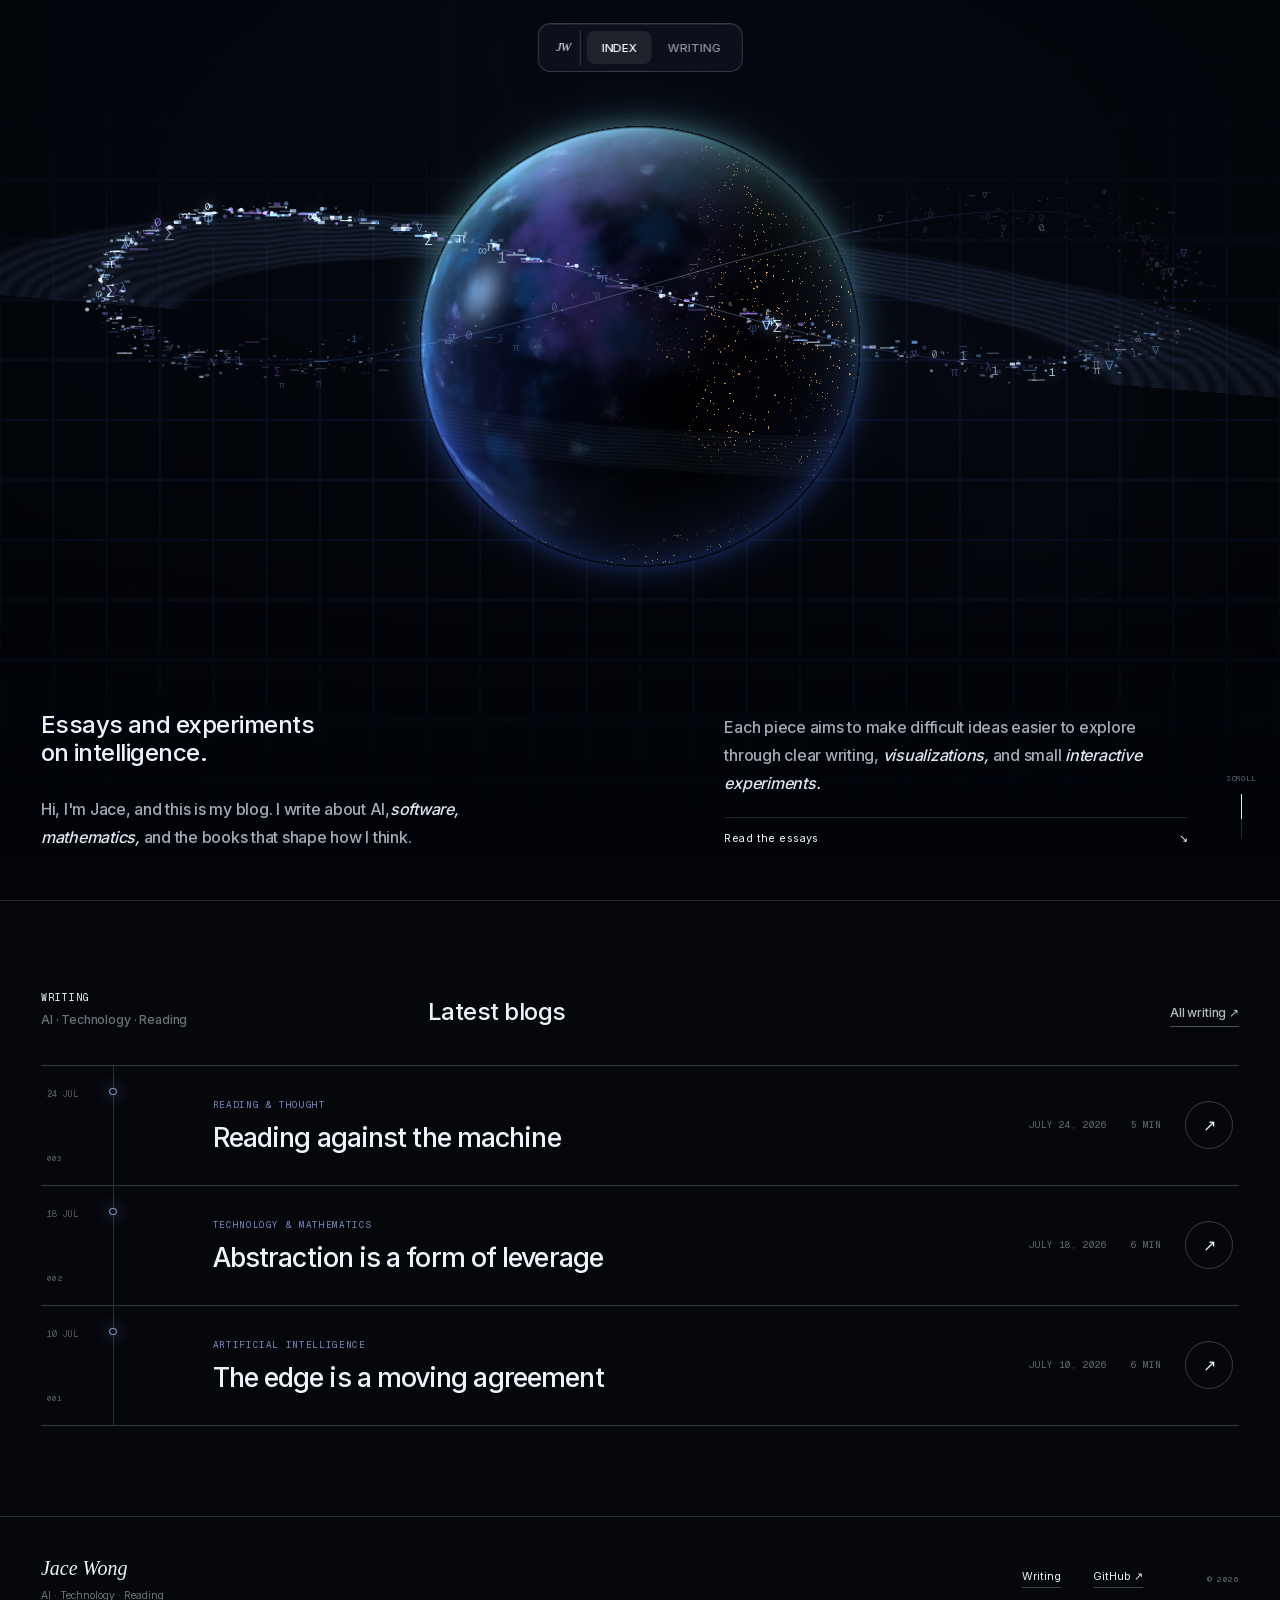
==== commit c04bd74e: "Publish unified blog system" ====
--- a/index.html
+++ b/index.html
@@ -1,4 +1,4 @@
-<!DOCTYPE html><html lang="en"><head><meta charSet="utf-8"/><meta name="viewport" content="width=device-width, initial-scale=1"/><link rel="preload" href="/_next/static/media/797e433ab948586e-s.p.08e28id.o-okb.woff2" as="font" crossorigin="" type="font/woff2"/><link rel="preload" href="/_next/static/media/83afe278b6a6bb3c-s.p.0q-301v4kxxnr.woff2" as="font" crossorigin="" type="font/woff2"/><link rel="stylesheet" href="/_next/static/chunks/0c63d-u8bmq-q.css" data-precedence="next"/><link rel="preload" as="script" fetchPriority="low" href="/_next/static/chunks/00gq-v0e07i1q.js"/><script src="/_next/static/chunks/0~a-tg4mrls06.js" async=""></script><script src="/_next/static/chunks/07lhk_q6pmm3r.js" async=""></script><script src="/_next/static/chunks/turbopack-10u5_9qk-mnth.js" async=""></script><script src="/_next/static/chunks/01xlw8hd842-c.js" async=""></script><script src="/_next/static/chunks/0d3shmwh5_nmn.js" async=""></script><script src="/_next/static/chunks/12g1dsmpd9b.r.js" async=""></script><script src="/_next/static/chunks/10nxp1sfvk_n4.js" async=""></script><meta name="next-size-adjust" content=""/><title>Jace Wong — Intelligence &amp; Beyond</title><meta name="description" content="Jace Wong is an AI practitioner writing about technology, philosophy, mathematics, reading, and the structures of intelligence."/><meta name="author" content="Jace Wong"/><meta name="keywords" content="Jace Wong,artificial intelligence,AI,technology,philosophy,mathematics,reading,personal blog"/><meta name="creator" content="Jace Wong"/><meta name="robots" content="index, follow"/><meta property="og:title" content="Jace Wong — Intelligence &amp; Beyond"/><meta property="og:description" content="Notes on artificial intelligence, technology, philosophy, mathematics, and reading."/><meta property="og:url" content="https://jacewong-ai.github.io/"/><meta property="og:site_name" content="Jace Wong"/><meta property="og:image" content="https://jacewong-ai.github.io/og.png"/><meta property="og:image:width" content="1731"/><meta property="og:image:height" content="909"/><meta property="og:image:alt" content="Jace Wong — Intelligence &amp; Beyond"/><meta property="og:type" content="website"/><meta name="twitter:card" content="summary_large_image"/><meta name="twitter:title" content="Jace Wong — Intelligence &amp; Beyond"/><meta name="twitter:description" content="AI, technology, philosophy, mathematics, and reading—in working form."/><meta name="twitter:image" content="https://jacewong-ai.github.io/og.png"/><script>
+<!DOCTYPE html><html lang="en"><head><meta charSet="utf-8"/><meta name="viewport" content="width=device-width, initial-scale=1"/><link rel="preload" href="/_next/static/media/797e433ab948586e-s.p.08e28id.o-okb.woff2" as="font" crossorigin="" type="font/woff2"/><link rel="preload" href="/_next/static/media/83afe278b6a6bb3c-s.p.0q-301v4kxxnr.woff2" as="font" crossorigin="" type="font/woff2"/><link rel="stylesheet" href="/_next/static/chunks/11ezbqw3lis.a.css" data-precedence="next"/><link rel="preload" as="script" fetchPriority="low" href="/_next/static/chunks/05tsy9pxtuyv0.js"/><script src="/_next/static/chunks/0~a-tg4mrls06.js" async=""></script><script src="/_next/static/chunks/10u3y4bw1ayzs.js" async=""></script><script src="/_next/static/chunks/turbopack-0v8mwf1o1zp1f.js" async=""></script><script src="/_next/static/chunks/01xlw8hd842-c.js" async=""></script><script src="/_next/static/chunks/0d3shmwh5_nmn.js" async=""></script><script src="/_next/static/chunks/12g1dsmpd9b.r.js" async=""></script><script src="/_next/static/chunks/0_1oh.mblaojo.js" async=""></script><meta name="next-size-adjust" content=""/><title>Jace Wong — Intelligence &amp; Beyond</title><meta name="description" content="Jace Wong is an AI practitioner writing about technology, philosophy, mathematics, reading, and the structures of intelligence."/><meta name="author" content="Jace Wong"/><meta name="keywords" content="Jace Wong,artificial intelligence,AI,technology,philosophy,mathematics,reading,personal blog"/><meta name="creator" content="Jace Wong"/><meta name="robots" content="index, follow"/><meta property="og:title" content="Jace Wong — Intelligence &amp; Beyond"/><meta property="og:description" content="Notes on artificial intelligence, technology, philosophy, mathematics, and reading."/><meta property="og:url" content="https://jacewong-ai.github.io/"/><meta property="og:site_name" content="Jace Wong"/><meta property="og:image" content="https://jacewong-ai.github.io/og.png"/><meta property="og:image:width" content="1731"/><meta property="og:image:height" content="909"/><meta property="og:image:alt" content="Jace Wong — Intelligence &amp; Beyond"/><meta property="og:type" content="website"/><meta name="twitter:card" content="summary_large_image"/><meta name="twitter:title" content="Jace Wong — Intelligence &amp; Beyond"/><meta name="twitter:description" content="AI, technology, philosophy, mathematics, and reading—in working form."/><meta name="twitter:image" content="https://jacewong-ai.github.io/og.png"/><script>
   (() => {
     try {
       const saved = localStorage.getItem("jace-theme");
@@ -8,4 +8,4 @@
       document.documentElement.dataset.theme = "light";
     }
   })();
-</script><script src="/_next/static/chunks/03~yq9q893hmn.js" noModule=""></script></head><body class="inter_7b064e0d-module__MOT0tq__variable geist_mono_8d43a2aa-module__8Li5zG__variable"><div hidden=""><!--$--><!--/$--></div><main class="home-v2"><section class="home-hero"><div class="planet-field"><canvas aria-hidden="true"></canvas><div class="planet-fallback" aria-hidden="true"></div></div><div class="symbol-stream" aria-hidden="true"><canvas></canvas></div><header class="site-header"><a class="brand-mark" aria-label="Jace Wong — home" href="/"><span>JW</span><i aria-hidden="true"></i></a><nav class="main-nav"><a class="is-active" href="/"><span>Index</span></a><a href="/blog/"><span>Writing</span></a></nav><div class="nav-actions"><button class="theme-toggle" type="button" aria-label="Switch to dark mode"><span class="theme-orbit" aria-hidden="true"><i></i></span><span>Nocturne</span></button><button class="menu-toggle" type="button" aria-label="Toggle navigation" aria-expanded="false"><i></i><i></i></button></div></header><div class="home-hero-copy"><div class="home-introduction"><h1><span class="reveal-words is-visible is-auto" aria-label="Essays and experiments" style="--reveal-delay:0ms"><span><span class="word-clip" aria-hidden="true"><span style="--word-index:0">Essays</span></span> </span><span><span class="word-clip" aria-hidden="true"><span style="--word-index:1">and</span></span> </span><span><span class="word-clip" aria-hidden="true"><span style="--word-index:2">experiments</span></span> </span></span><br/><span class="reveal-words is-visible is-auto" aria-label="on intelligence." style="--reveal-delay:240ms"><span><span class="word-clip" aria-hidden="true"><span style="--word-index:0">on</span></span> </span><span><span class="word-clip" aria-hidden="true"><span style="--word-index:1">intelligence.</span></span> </span></span></h1><p>Hi, I&#x27;m Jace, and this is my blog. I write about AI,<em>software, mathematics,</em> and the books that shape how I think.</p></div><div class="home-notebook"><p>Each piece aims to make difficult ideas easier to explore through clear writing, <em>visualizations,</em> and small<!-- --> <em>interactive experiments.</em></p><a href="/blog/">Read the essays <span>↘</span></a></div></div><div class="home-scroll-note" aria-hidden="true"><span>Scroll</span><i></i></div></section><section class="home-writing" id="writing"><header data-reveal="true"><div><p>Writing</p><span>AI · Technology · Reading</span></div><h2>Latest essays</h2><a href="/blog/">All writing ↗</a></header><div class="home-posts"><a class="home-post accent-violet" data-reveal="true" href="/blog/the-edge-is-a-moving-agreement/"><span class="home-post-number">001</span><div><p>Artificial Intelligence</p><h3><span class="reveal-words" data-reveal-words="" aria-label="The edge is a moving agreement" style="--reveal-delay:0ms"><span><span class="word-clip" aria-hidden="true"><span style="--word-index:0">The</span></span> </span><span><span class="word-clip" aria-hidden="true"><span style="--word-index:1">edge</span></span> </span><span><span class="word-clip" aria-hidden="true"><span style="--word-index:2">is</span></span> </span><span><span class="word-clip" aria-hidden="true"><span style="--word-index:3">a</span></span> </span><span><span class="word-clip" aria-hidden="true"><span style="--word-index:4">moving</span></span> </span><span><span class="word-clip" aria-hidden="true"><span style="--word-index:5">agreement</span></span> </span></span></h3></div><div class="home-post-meta"><span>July 24, 2026</span><span>6 min</span><i>↗</i></div></a><a class="home-post accent-amber" data-reveal="true" href="/blog/abstraction-is-a-form-of-leverage/"><span class="home-post-number">002</span><div><p>Technology &amp; Mathematics</p><h3><span class="reveal-words" data-reveal-words="" aria-label="Abstraction is a form of leverage" style="--reveal-delay:90ms"><span><span class="word-clip" aria-hidden="true"><span style="--word-index:0">Abstraction</span></span> </span><span><span class="word-clip" aria-hidden="true"><span style="--word-index:1">is</span></span> </span><span><span class="word-clip" aria-hidden="true"><span style="--word-index:2">a</span></span> </span><span><span class="word-clip" aria-hidden="true"><span style="--word-index:3">form</span></span> </span><span><span class="word-clip" aria-hidden="true"><span style="--word-index:4">of</span></span> </span><span><span class="word-clip" aria-hidden="true"><span style="--word-index:5">leverage</span></span> </span></span></h3></div><div class="home-post-meta"><span>July 24, 2026</span><span>6 min</span><i>↗</i></div></a><a class="home-post accent-cyan" data-reveal="true" href="/blog/reading-against-the-machine/"><span class="home-post-number">003</span><div><p>Reading &amp; Thought</p><h3><span class="reveal-words" data-reveal-words="" aria-label="Reading against the machine" style="--reveal-delay:180ms"><span><span class="word-clip" aria-hidden="true"><span style="--word-index:0">Reading</span></span> </span><span><span class="word-clip" aria-hidden="true"><span style="--word-index:1">against</span></span> </span><span><span class="word-clip" aria-hidden="true"><span style="--word-index:2">the</span></span> </span><span><span class="word-clip" aria-hidden="true"><span style="--word-index:3">machine</span></span> </span></span></h3></div><div class="home-post-meta"><span>July 24, 2026</span><span>5 min</span><i>↗</i></div></a></div></section><footer class="site-footer"><div><a class="footer-signature" href="/">Jace Wong</a><p>AI · Technology · Reading</p></div><div class="footer-links"><a href="/blog/">Writing</a><a href="https://github.com/JaceWong-ai" target="_blank" rel="noreferrer">GitHub ↗</a></div><p class="footer-meta">© <!-- -->2026</p></footer></main><!--$--><!--/$--><script src="/_next/static/chunks/00gq-v0e07i1q.js" id="_R_" async=""></script><script>(self.__next_f=self.__next_f||[]).push([0])</script><script>self.__next_f.push([1,"1:\"$Sreact.fragment\"\n2:I[39756,[\"/_next/static/chunks/01xlw8hd842-c.js\",\"/_next/static/chunks/0d3shmwh5_nmn.js\"],\"default\"]\n3:I[37457,[\"/_next/static/chunks/01xlw8hd842-c.js\",\"/_next/static/chunks/0d3shmwh5_nmn.js\"],\"default\"]\n4:I[73478,[\"/_next/static/chunks/01xlw8hd842-c.js\",\"/_next/static/chunks/0d3shmwh5_nmn.js\",\"/_next/static/chunks/12g1dsmpd9b.r.js\"],\"SiteNav\"]\n5:I[22016,[\"/_next/static/chunks/01xlw8hd842-c.js\",\"/_next/static/chunks/0d3shmwh5_nmn.js\",\"/_next/static/chunks/12g1dsmpd9b.r.js\"],\"\"]\n6:I[47257,[\"/_next/static/chunks/01xlw8hd842-c.js\",\"/_next/static/chunks/0d3shmwh5_nmn.js\"],\"ClientPageRoot\"]\n7:I[31713,[\"/_next/static/chunks/01xlw8hd842-c.js\",\"/_next/static/chunks/0d3shmwh5_nmn.js\",\"/_next/static/chunks/10nxp1sfvk_n4.js\"],\"default\"]\na:I[97367,[\"/_next/static/chunks/01xlw8hd842-c.js\",\"/_next/static/chunks/0d3shmwh5_nmn.js\"],\"OutletBoundary\"]\nb:\"$Sreact.suspense\"\nd:I[97367,[\"/_next/static/chunks/01xlw8hd842-c.js\",\"/_next/static/chunks/0d3shmwh5_nmn.js\"],\"ViewportBoundary\"]\nf:I[97367,[\"/_next/static/chunks/01xlw8hd842-c.js\",\"/_next/static/chunks/0d3shmwh5_nmn.js\"],\"MetadataBoundary\"]\n11:I[68027,[\"/_next/static/chunks/01xlw8hd842-c.js\",\"/_next/static/chunks/0d3shmwh5_nmn.js\"],\"default\",1]\n:HL[\"/_next/static/chunks/0c63d-u8bmq-q.css\",\"style\"]\n:HL[\"/_next/static/media/797e433ab948586e-s.p.08e28id.o-okb.woff2\",\"font\",{\"crossOrigin\":\"\",\"type\":\"font/woff2\"}]\n:HL[\"/_next/static/media/83afe278b6a6bb3c-s.p.0q-301v4kxxnr.woff2\",\"font\",{\"crossOrigin\":\"\",\"type\":\"font/woff2\"}]\n"])</script><script>self.__next_f.push([1,"0:{\"P\":null,\"c\":[\"\",\"\"],\"q\":\"\",\"i\":false,\"f\":[[[\"\",{\"children\":[\"__PAGE__\",{}]},\"$undefined\",\"$undefined\",16],[[\"$\",\"$1\",\"c\",{\"children\":[[[\"$\",\"link\",\"0\",{\"rel\":\"stylesheet\",\"href\":\"/_next/static/chunks/0c63d-u8bmq-q.css\",\"precedence\":\"next\",\"crossOrigin\":\"$undefined\",\"nonce\":\"$undefined\"}],[\"$\",\"script\",\"script-0\",{\"src\":\"/_next/static/chunks/01xlw8hd842-c.js\",\"async\":true,\"nonce\":\"$undefined\"}],[\"$\",\"script\",\"script-1\",{\"src\":\"/_next/static/chunks/0d3shmwh5_nmn.js\",\"async\":true,\"nonce\":\"$undefined\"}]],[\"$\",\"html\",null,{\"lang\":\"en\",\"suppressHydrationWarning\":true,\"children\":[[\"$\",\"head\",null,{\"children\":[\"$\",\"script\",null,{\"dangerouslySetInnerHTML\":{\"__html\":\"\\n  (() =\u003e {\\n    try {\\n      const saved = localStorage.getItem(\\\"jace-theme\\\");\\n      const preferred = matchMedia(\\\"(prefers-color-scheme: dark)\\\").matches ? \\\"dark\\\" : \\\"light\\\";\\n      document.documentElement.dataset.theme = saved || preferred;\\n    } catch (_) {\\n      document.documentElement.dataset.theme = \\\"light\\\";\\n    }\\n  })();\\n\"}}]}],[\"$\",\"body\",null,{\"className\":\"inter_7b064e0d-module__MOT0tq__variable geist_mono_8d43a2aa-module__8Li5zG__variable\",\"children\":[\"$\",\"$L2\",null,{\"parallelRouterKey\":\"children\",\"error\":\"$undefined\",\"errorStyles\":\"$undefined\",\"errorScripts\":\"$undefined\",\"template\":[\"$\",\"$L3\",null,{}],\"templateStyles\":\"$undefined\",\"templateScripts\":\"$undefined\",\"notFound\":[[\"$\",\"main\",null,{\"className\":\"not-found-page\",\"children\":[[\"$\",\"$L4\",null,{}],[\"$\",\"div\",null,{\"children\":[[\"$\",\"span\",null,{\"children\":\"404 / UNMAPPED TERRITORY\"}],[\"$\",\"h1\",null,{\"children\":[\"This edge has\",[\"$\",\"br\",null,{}],[\"$\",\"em\",null,{\"children\":\"moved elsewhere.\"}]]}],[\"$\",\"$L5\",null,{\"href\":\"/\",\"className\":\"text-link\",\"children\":[\"Return to the known map \",[\"$\",\"i\",null,{\"children\":\"↙\"}]]}]]}]]}],[]],\"forbidden\":\"$undefined\",\"unauthorized\":\"$undefined\"}]}]]}]]}],{\"children\":[[\"$\",\"$1\",\"c\",{\"children\":[[\"$\",\"$L6\",null,{\"Component\":\"$7\",\"serverProvidedParams\":{\"searchParams\":{},\"params\":{},\"promises\":[\"$@8\",\"$@9\"]}}],[[\"$\",\"script\",\"script-0\",{\"src\":\"/_next/static/chunks/10nxp1sfvk_n4.js\",\"async\":true,\"nonce\":\"$undefined\"}]],[\"$\",\"$La\",null,{\"children\":[\"$\",\"$b\",null,{\"name\":\"Next.MetadataOutlet\",\"children\":\"$@c\"}]}]]}],{},null,false,null]},null,false,null],[\"$\",\"$1\",\"h\",{\"children\":[null,[\"$\",\"$Ld\",null,{\"children\":\"$Le\"}],[\"$\",\"div\",null,{\"hidden\":true,\"children\":[\"$\",\"$Lf\",null,{\"children\":[\"$\",\"$b\",null,{\"name\":\"Next.Metadata\",\"children\":\"$L10\"}]}]}],[\"$\",\"meta\",null,{\"name\":\"next-size-adjust\",\"content\":\"\"}]]}],false]],\"m\":\"$undefined\",\"G\":[\"$11\",[[\"$\",\"link\",\"0\",{\"rel\":\"stylesheet\",\"href\":\"/_next/static/chunks/0c63d-u8bmq-q.css\",\"precedence\":\"next\",\"crossOrigin\":\"$undefined\",\"nonce\":\"$undefined\"}]]],\"S\":true,\"h\":null,\"s\":\"$undefined\",\"l\":\"$undefined\",\"p\":\"$undefined\",\"d\":\"$undefined\",\"b\":\"5drQu_dEQSgwNCqB8-ril\"}\n"])</script><script>self.__next_f.push([1,"8:{}\n9:\"$0:f:0:1:1:children:0:props:children:0:props:serverProvidedParams:params\"\n"])</script><script>self.__next_f.push([1,"e:[[\"$\",\"meta\",\"0\",{\"charSet\":\"utf-8\"}],[\"$\",\"meta\",\"1\",{\"name\":\"viewport\",\"content\":\"width=device-width, initial-scale=1\"}]]\n"])</script><script>self.__next_f.push([1,"c:null\n"])</script><script>self.__next_f.push([1,"10:[[\"$\",\"title\",\"0\",{\"children\":\"Jace Wong — Intelligence \u0026 Beyond\"}],[\"$\",\"meta\",\"1\",{\"name\":\"description\",\"content\":\"Jace Wong is an AI practitioner writing about technology, philosophy, mathematics, reading, and the structures of intelligence.\"}],[\"$\",\"meta\",\"2\",{\"name\":\"author\",\"content\":\"Jace Wong\"}],[\"$\",\"meta\",\"3\",{\"name\":\"keywords\",\"content\":\"Jace Wong,artificial intelligence,AI,technology,philosophy,mathematics,reading,personal blog\"}],[\"$\",\"meta\",\"4\",{\"name\":\"creator\",\"content\":\"Jace Wong\"}],[\"$\",\"meta\",\"5\",{\"name\":\"robots\",\"content\":\"index, follow\"}],[\"$\",\"meta\",\"6\",{\"property\":\"og:title\",\"content\":\"Jace Wong — Intelligence \u0026 Beyond\"}],[\"$\",\"meta\",\"7\",{\"property\":\"og:description\",\"content\":\"Notes on artificial intelligence, technology, philosophy, mathematics, and reading.\"}],[\"$\",\"meta\",\"8\",{\"property\":\"og:url\",\"content\":\"https://jacewong-ai.github.io/\"}],[\"$\",\"meta\",\"9\",{\"property\":\"og:site_name\",\"content\":\"Jace Wong\"}],[\"$\",\"meta\",\"10\",{\"property\":\"og:image\",\"content\":\"https://jacewong-ai.github.io/og.png\"}],[\"$\",\"meta\",\"11\",{\"property\":\"og:image:width\",\"content\":\"1731\"}],[\"$\",\"meta\",\"12\",{\"property\":\"og:image:height\",\"content\":\"909\"}],[\"$\",\"meta\",\"13\",{\"property\":\"og:image:alt\",\"content\":\"Jace Wong — Intelligence \u0026 Beyond\"}],[\"$\",\"meta\",\"14\",{\"property\":\"og:type\",\"content\":\"website\"}],[\"$\",\"meta\",\"15\",{\"name\":\"twitter:card\",\"content\":\"summary_large_image\"}],[\"$\",\"meta\",\"16\",{\"name\":\"twitter:title\",\"content\":\"Jace Wong — Intelligence \u0026 Beyond\"}],[\"$\",\"meta\",\"17\",{\"name\":\"twitter:description\",\"content\":\"AI, technology, philosophy, mathematics, and reading—in working form.\"}],[\"$\",\"meta\",\"18\",{\"name\":\"twitter:image\",\"content\":\"https://jacewong-ai.github.io/og.png\"}]]\n"])</script></body></html>+</script><script src="/_next/static/chunks/03~yq9q893hmn.js" noModule=""></script></head><body class="inter_7b064e0d-module__MOT0tq__variable geist_mono_8d43a2aa-module__8Li5zG__variable"><div hidden=""><!--$--><!--/$--></div><main class="home-v2"><section class="home-hero"><div class="planet-field"><canvas aria-hidden="true"></canvas><div class="planet-fallback" aria-hidden="true"></div></div><div class="symbol-stream" aria-hidden="true"><canvas></canvas></div><header class="site-header"><a class="brand-mark" aria-label="Jace Wong — home" href="/"><span>JW</span><i aria-hidden="true"></i></a><nav class="main-nav"><a class="is-active" href="/"><span>Index</span></a><a href="/blog/"><span>Writing</span></a></nav><div class="nav-actions"><button class="theme-toggle" type="button" aria-label="Switch to dark mode"><span class="theme-orbit" aria-hidden="true"><i></i></span><span>Nocturne</span></button><button class="menu-toggle" type="button" aria-label="Toggle navigation" aria-expanded="false"><i></i><i></i></button></div></header><div class="home-hero-copy"><div class="home-introduction"><h1><span class="reveal-words is-visible is-auto" aria-label="Essays and experiments" style="--reveal-delay:0ms"><span><span class="word-clip" aria-hidden="true"><span style="--word-index:0">Essays</span></span> </span><span><span class="word-clip" aria-hidden="true"><span style="--word-index:1">and</span></span> </span><span><span class="word-clip" aria-hidden="true"><span style="--word-index:2">experiments</span></span> </span></span><br/><span class="reveal-words is-visible is-auto" aria-label="on intelligence." style="--reveal-delay:240ms"><span><span class="word-clip" aria-hidden="true"><span style="--word-index:0">on</span></span> </span><span><span class="word-clip" aria-hidden="true"><span style="--word-index:1">intelligence.</span></span> </span></span></h1><p>Hi, I&#x27;m Jace, and this is my blog. I write about AI,<em>software, mathematics,</em> and the books that shape how I think.</p></div><div class="home-notebook"><p>Each piece aims to make difficult ideas easier to explore through clear writing, <em>visualizations,</em> and small<!-- --> <em>interactive experiments.</em></p><a href="/blog/">Read the essays <span>↘</span></a></div></div><div class="home-scroll-note" aria-hidden="true"><span>Scroll</span><i></i></div></section><section class="home-writing" id="writing"><header data-reveal="true"><div><p>Writing</p><span>AI · Technology · Reading</span></div><h2>Latest blogs</h2><a href="/blog/">All writing ↗</a></header><div class="home-posts"><a class="home-post accent-cyan" data-reveal="true" href="/blog/reading-against-the-machine/"><div class="home-post-timeline" aria-label="July 24, 2026"><time dateTime="2026-07-24">24 JUL</time><i aria-hidden="true"></i><span>003</span></div><div><p>Reading &amp; Thought</p><h3><span class="reveal-words" data-reveal-words="" aria-label="Reading against the machine" style="--reveal-delay:0ms"><span><span class="word-clip" aria-hidden="true"><span style="--word-index:0">Reading</span></span> </span><span><span class="word-clip" aria-hidden="true"><span style="--word-index:1">against</span></span> </span><span><span class="word-clip" aria-hidden="true"><span style="--word-index:2">the</span></span> </span><span><span class="word-clip" aria-hidden="true"><span style="--word-index:3">machine</span></span> </span></span></h3></div><div class="home-post-meta"><span>July 24, 2026</span><span>5 min</span><i>↗</i></div></a><a class="home-post accent-amber" data-reveal="true" href="/blog/abstraction-is-a-form-of-leverage/"><div class="home-post-timeline" aria-label="July 18, 2026"><time dateTime="2026-07-18">18 JUL</time><i aria-hidden="true"></i><span>002</span></div><div><p>Technology &amp; Mathematics</p><h3><span class="reveal-words" data-reveal-words="" aria-label="Abstraction is a form of leverage" style="--reveal-delay:90ms"><span><span class="word-clip" aria-hidden="true"><span style="--word-index:0">Abstraction</span></span> </span><span><span class="word-clip" aria-hidden="true"><span style="--word-index:1">is</span></span> </span><span><span class="word-clip" aria-hidden="true"><span style="--word-index:2">a</span></span> </span><span><span class="word-clip" aria-hidden="true"><span style="--word-index:3">form</span></span> </span><span><span class="word-clip" aria-hidden="true"><span style="--word-index:4">of</span></span> </span><span><span class="word-clip" aria-hidden="true"><span style="--word-index:5">leverage</span></span> </span></span></h3></div><div class="home-post-meta"><span>July 18, 2026</span><span>6 min</span><i>↗</i></div></a><a class="home-post accent-violet" data-reveal="true" href="/blog/the-edge-is-a-moving-agreement/"><div class="home-post-timeline" aria-label="July 10, 2026"><time dateTime="2026-07-10">10 JUL</time><i aria-hidden="true"></i><span>001</span></div><div><p>Artificial Intelligence</p><h3><span class="reveal-words" data-reveal-words="" aria-label="The edge is a moving agreement" style="--reveal-delay:180ms"><span><span class="word-clip" aria-hidden="true"><span style="--word-index:0">The</span></span> </span><span><span class="word-clip" aria-hidden="true"><span style="--word-index:1">edge</span></span> </span><span><span class="word-clip" aria-hidden="true"><span style="--word-index:2">is</span></span> </span><span><span class="word-clip" aria-hidden="true"><span style="--word-index:3">a</span></span> </span><span><span class="word-clip" aria-hidden="true"><span style="--word-index:4">moving</span></span> </span><span><span class="word-clip" aria-hidden="true"><span style="--word-index:5">agreement</span></span> </span></span></h3></div><div class="home-post-meta"><span>July 10, 2026</span><span>6 min</span><i>↗</i></div></a></div></section><footer class="site-footer"><div><a class="footer-signature" href="/">Jace Wong</a><p>AI · Technology · Reading</p></div><div class="footer-links"><a href="/blog/">Writing</a><a href="https://github.com/JaceWong-ai" target="_blank" rel="noreferrer">GitHub ↗</a></div><p class="footer-meta">© <!-- -->2026</p></footer></main><!--$--><!--/$--><script src="/_next/static/chunks/05tsy9pxtuyv0.js" id="_R_" async=""></script><script>(self.__next_f=self.__next_f||[]).push([0])</script><script>self.__next_f.push([1,"1:\"$Sreact.fragment\"\n2:I[39756,[\"/_next/static/chunks/01xlw8hd842-c.js\",\"/_next/static/chunks/0d3shmwh5_nmn.js\"],\"default\"]\n3:I[37457,[\"/_next/static/chunks/01xlw8hd842-c.js\",\"/_next/static/chunks/0d3shmwh5_nmn.js\"],\"default\"]\n4:I[73478,[\"/_next/static/chunks/01xlw8hd842-c.js\",\"/_next/static/chunks/0d3shmwh5_nmn.js\",\"/_next/static/chunks/12g1dsmpd9b.r.js\"],\"SiteNav\"]\n5:I[22016,[\"/_next/static/chunks/01xlw8hd842-c.js\",\"/_next/static/chunks/0d3shmwh5_nmn.js\",\"/_next/static/chunks/12g1dsmpd9b.r.js\"],\"\"]\n6:I[47257,[\"/_next/static/chunks/01xlw8hd842-c.js\",\"/_next/static/chunks/0d3shmwh5_nmn.js\"],\"ClientPageRoot\"]\n7:I[31713,[\"/_next/static/chunks/01xlw8hd842-c.js\",\"/_next/static/chunks/0d3shmwh5_nmn.js\",\"/_next/static/chunks/0_1oh.mblaojo.js\"],\"default\"]\na:I[97367,[\"/_next/static/chunks/01xlw8hd842-c.js\",\"/_next/static/chunks/0d3shmwh5_nmn.js\"],\"OutletBoundary\"]\nb:\"$Sreact.suspense\"\nd:I[97367,[\"/_next/static/chunks/01xlw8hd842-c.js\",\"/_next/static/chunks/0d3shmwh5_nmn.js\"],\"ViewportBoundary\"]\nf:I[97367,[\"/_next/static/chunks/01xlw8hd842-c.js\",\"/_next/static/chunks/0d3shmwh5_nmn.js\"],\"MetadataBoundary\"]\n11:I[68027,[\"/_next/static/chunks/01xlw8hd842-c.js\",\"/_next/static/chunks/0d3shmwh5_nmn.js\"],\"default\",1]\n:HL[\"/_next/static/chunks/11ezbqw3lis.a.css\",\"style\"]\n:HL[\"/_next/static/media/797e433ab948586e-s.p.08e28id.o-okb.woff2\",\"font\",{\"crossOrigin\":\"\",\"type\":\"font/woff2\"}]\n:HL[\"/_next/static/media/83afe278b6a6bb3c-s.p.0q-301v4kxxnr.woff2\",\"font\",{\"crossOrigin\":\"\",\"type\":\"font/woff2\"}]\n"])</script><script>self.__next_f.push([1,"0:{\"P\":null,\"c\":[\"\",\"\"],\"q\":\"\",\"i\":false,\"f\":[[[\"\",{\"children\":[\"__PAGE__\",{}]},\"$undefined\",\"$undefined\",16],[[\"$\",\"$1\",\"c\",{\"children\":[[[\"$\",\"link\",\"0\",{\"rel\":\"stylesheet\",\"href\":\"/_next/static/chunks/11ezbqw3lis.a.css\",\"precedence\":\"next\",\"crossOrigin\":\"$undefined\",\"nonce\":\"$undefined\"}],[\"$\",\"script\",\"script-0\",{\"src\":\"/_next/static/chunks/01xlw8hd842-c.js\",\"async\":true,\"nonce\":\"$undefined\"}],[\"$\",\"script\",\"script-1\",{\"src\":\"/_next/static/chunks/0d3shmwh5_nmn.js\",\"async\":true,\"nonce\":\"$undefined\"}]],[\"$\",\"html\",null,{\"lang\":\"en\",\"suppressHydrationWarning\":true,\"children\":[[\"$\",\"head\",null,{\"children\":[\"$\",\"script\",null,{\"dangerouslySetInnerHTML\":{\"__html\":\"\\n  (() =\u003e {\\n    try {\\n      const saved = localStorage.getItem(\\\"jace-theme\\\");\\n      const preferred = matchMedia(\\\"(prefers-color-scheme: dark)\\\").matches ? \\\"dark\\\" : \\\"light\\\";\\n      document.documentElement.dataset.theme = saved || preferred;\\n    } catch (_) {\\n      document.documentElement.dataset.theme = \\\"light\\\";\\n    }\\n  })();\\n\"}}]}],[\"$\",\"body\",null,{\"className\":\"inter_7b064e0d-module__MOT0tq__variable geist_mono_8d43a2aa-module__8Li5zG__variable\",\"children\":[\"$\",\"$L2\",null,{\"parallelRouterKey\":\"children\",\"error\":\"$undefined\",\"errorStyles\":\"$undefined\",\"errorScripts\":\"$undefined\",\"template\":[\"$\",\"$L3\",null,{}],\"templateStyles\":\"$undefined\",\"templateScripts\":\"$undefined\",\"notFound\":[[\"$\",\"main\",null,{\"className\":\"not-found-page\",\"children\":[[\"$\",\"$L4\",null,{}],[\"$\",\"div\",null,{\"children\":[[\"$\",\"span\",null,{\"children\":\"404 / UNMAPPED TERRITORY\"}],[\"$\",\"h1\",null,{\"children\":[\"This edge has\",[\"$\",\"br\",null,{}],[\"$\",\"em\",null,{\"children\":\"moved elsewhere.\"}]]}],[\"$\",\"$L5\",null,{\"href\":\"/\",\"className\":\"text-link\",\"children\":[\"Return to the known map \",[\"$\",\"i\",null,{\"children\":\"↙\"}]]}]]}]]}],[]],\"forbidden\":\"$undefined\",\"unauthorized\":\"$undefined\"}]}]]}]]}],{\"children\":[[\"$\",\"$1\",\"c\",{\"children\":[[\"$\",\"$L6\",null,{\"Component\":\"$7\",\"serverProvidedParams\":{\"searchParams\":{},\"params\":{},\"promises\":[\"$@8\",\"$@9\"]}}],[[\"$\",\"script\",\"script-0\",{\"src\":\"/_next/static/chunks/0_1oh.mblaojo.js\",\"async\":true,\"nonce\":\"$undefined\"}]],[\"$\",\"$La\",null,{\"children\":[\"$\",\"$b\",null,{\"name\":\"Next.MetadataOutlet\",\"children\":\"$@c\"}]}]]}],{},null,false,null]},null,false,null],[\"$\",\"$1\",\"h\",{\"children\":[null,[\"$\",\"$Ld\",null,{\"children\":\"$Le\"}],[\"$\",\"div\",null,{\"hidden\":true,\"children\":[\"$\",\"$Lf\",null,{\"children\":[\"$\",\"$b\",null,{\"name\":\"Next.Metadata\",\"children\":\"$L10\"}]}]}],[\"$\",\"meta\",null,{\"name\":\"next-size-adjust\",\"content\":\"\"}]]}],false]],\"m\":\"$undefined\",\"G\":[\"$11\",[[\"$\",\"link\",\"0\",{\"rel\":\"stylesheet\",\"href\":\"/_next/static/chunks/11ezbqw3lis.a.css\",\"precedence\":\"next\",\"crossOrigin\":\"$undefined\",\"nonce\":\"$undefined\"}]]],\"S\":true,\"h\":null,\"s\":\"$undefined\",\"l\":\"$undefined\",\"p\":\"$undefined\",\"d\":\"$undefined\",\"b\":\"Aj1i7Ohyzy9rRkp6Ic17a\"}\n"])</script><script>self.__next_f.push([1,"8:{}\n9:\"$0:f:0:1:1:children:0:props:children:0:props:serverProvidedParams:params\"\n"])</script><script>self.__next_f.push([1,"e:[[\"$\",\"meta\",\"0\",{\"charSet\":\"utf-8\"}],[\"$\",\"meta\",\"1\",{\"name\":\"viewport\",\"content\":\"width=device-width, initial-scale=1\"}]]\n"])</script><script>self.__next_f.push([1,"c:null\n"])</script><script>self.__next_f.push([1,"10:[[\"$\",\"title\",\"0\",{\"children\":\"Jace Wong — Intelligence \u0026 Beyond\"}],[\"$\",\"meta\",\"1\",{\"name\":\"description\",\"content\":\"Jace Wong is an AI practitioner writing about technology, philosophy, mathematics, reading, and the structures of intelligence.\"}],[\"$\",\"meta\",\"2\",{\"name\":\"author\",\"content\":\"Jace Wong\"}],[\"$\",\"meta\",\"3\",{\"name\":\"keywords\",\"content\":\"Jace Wong,artificial intelligence,AI,technology,philosophy,mathematics,reading,personal blog\"}],[\"$\",\"meta\",\"4\",{\"name\":\"creator\",\"content\":\"Jace Wong\"}],[\"$\",\"meta\",\"5\",{\"name\":\"robots\",\"content\":\"index, follow\"}],[\"$\",\"meta\",\"6\",{\"property\":\"og:title\",\"content\":\"Jace Wong — Intelligence \u0026 Beyond\"}],[\"$\",\"meta\",\"7\",{\"property\":\"og:description\",\"content\":\"Notes on artificial intelligence, technology, philosophy, mathematics, and reading.\"}],[\"$\",\"meta\",\"8\",{\"property\":\"og:url\",\"content\":\"https://jacewong-ai.github.io/\"}],[\"$\",\"meta\",\"9\",{\"property\":\"og:site_name\",\"content\":\"Jace Wong\"}],[\"$\",\"meta\",\"10\",{\"property\":\"og:image\",\"content\":\"https://jacewong-ai.github.io/og.png\"}],[\"$\",\"meta\",\"11\",{\"property\":\"og:image:width\",\"content\":\"1731\"}],[\"$\",\"meta\",\"12\",{\"property\":\"og:image:height\",\"content\":\"909\"}],[\"$\",\"meta\",\"13\",{\"property\":\"og:image:alt\",\"content\":\"Jace Wong — Intelligence \u0026 Beyond\"}],[\"$\",\"meta\",\"14\",{\"property\":\"og:type\",\"content\":\"website\"}],[\"$\",\"meta\",\"15\",{\"name\":\"twitter:card\",\"content\":\"summary_large_image\"}],[\"$\",\"meta\",\"16\",{\"name\":\"twitter:title\",\"content\":\"Jace Wong — Intelligence \u0026 Beyond\"}],[\"$\",\"meta\",\"17\",{\"name\":\"twitter:description\",\"content\":\"AI, technology, philosophy, mathematics, and reading—in working form.\"}],[\"$\",\"meta\",\"18\",{\"name\":\"twitter:image\",\"content\":\"https://jacewong-ai.github.io/og.png\"}]]\n"])</script></body></html>
--- a/_next/static/chunks/11ezbqw3lis.a.css
+++ b/_next/static/chunks/11ezbqw3lis.a.css
@@ -0,0 +1,4 @@
+@font-face{font-family:Inter;font-style:normal;font-weight:100 900;font-display:swap;src:url(../media/2c55a0e60120577a-s.0bjc5tiuqdqro.woff2)format("woff2");unicode-range:U+460-52F,U+1C80-1C8A,U+20B4,U+2DE0-2DFF,U+A640-A69F,U+FE2E-FE2F}@font-face{font-family:Inter;font-style:normal;font-weight:100 900;font-display:swap;src:url(../media/9c72aa0f40e4eef8-s.0m6w47a4e5dy9.woff2)format("woff2");unicode-range:U+301,U+400-45F,U+490-491,U+4B0-4B1,U+2116}@font-face{font-family:Inter;font-style:normal;font-weight:100 900;font-display:swap;src:url(../media/ad66f9afd8947f86-s.11u06r12fd6v_.woff2)format("woff2");unicode-range:U+1F??}@font-face{font-family:Inter;font-style:normal;font-weight:100 900;font-display:swap;src:url(../media/5476f68d60460930-s.0wxq9webf.ew4.woff2)format("woff2");unicode-range:U+370-377,U+37A-37F,U+384-38A,U+38C,U+38E-3A1,U+3A3-3FF}@font-face{font-family:Inter;font-style:normal;font-weight:100 900;font-display:swap;src:url(../media/2bbe8d2671613f1f-s.067x_6k0k23tk.woff2)format("woff2");unicode-range:U+102-103,U+110-111,U+128-129,U+168-169,U+1A0-1A1,U+1AF-1B0,U+300-301,U+303-304,U+308-309,U+323,U+329,U+1EA0-1EF9,U+20AB}@font-face{font-family:Inter;font-style:normal;font-weight:100 900;font-display:swap;src:url(../media/1bffadaabf893a1e-s.16ipb6fqu393i.woff2)format("woff2");unicode-range:U+100-2BA,U+2BD-2C5,U+2C7-2CC,U+2CE-2D7,U+2DD-2FF,U+304,U+308,U+329,U+1D00-1DBF,U+1E00-1E9F,U+1EF2-1EFF,U+2020,U+20A0-20AB,U+20AD-20C0,U+2113,U+2C60-2C7F,U+A720-A7FF}@font-face{font-family:Inter;font-style:normal;font-weight:100 900;font-display:swap;src:url(../media/83afe278b6a6bb3c-s.p.0q-301v4kxxnr.woff2)format("woff2");unicode-range:U+??,U+131,U+152-153,U+2BB-2BC,U+2C6,U+2DA,U+2DC,U+304,U+308,U+329,U+2000-206F,U+20AC,U+2122,U+2191,U+2193,U+2212,U+2215,U+FEFF,U+FFFD}@font-face{font-family:Inter Fallback;src:local(Arial);ascent-override:90.44%;descent-override:22.52%;line-gap-override:0.0%;size-adjust:107.12%}.inter_7b064e0d-module__MOT0tq__className{font-family:Inter,Inter Fallback;font-style:normal}.inter_7b064e0d-module__MOT0tq__variable{--font-inter:"Inter", "Inter Fallback"}
+@font-face{font-family:Geist Mono;font-style:normal;font-weight:100 900;font-display:swap;src:url(../media/5ce348bf30bf5439-s.0zgw-jeven.3w.woff2)format("woff2");unicode-range:U+460-52F,U+1C80-1C8A,U+20B4,U+2DE0-2DFF,U+A640-A69F,U+FE2E-FE2F}@font-face{font-family:Geist Mono;font-style:normal;font-weight:100 900;font-display:swap;src:url(../media/4fa387ec64143e14-s.0wkzw~je483f-.woff2)format("woff2");unicode-range:U+301,U+400-45F,U+490-491,U+4B0-4B1,U+2116}@font-face{font-family:Geist Mono;font-style:normal;font-weight:100 900;font-display:swap;src:url(../media/6306c77e7c8268e4-s.0rhz0arwfsn~5.woff2)format("woff2");unicode-range:U+2000-2001,U+2004-2008,U+200A,U+23B8-23BD,U+2500-259F}@font-face{font-family:Geist Mono;font-style:normal;font-weight:100 900;font-display:swap;src:url(../media/7d817b4c03b0c5f1-s.0l76wvqk9d84w.woff2)format("woff2");unicode-range:U+102-103,U+110-111,U+128-129,U+168-169,U+1A0-1A1,U+1AF-1B0,U+300-301,U+303-304,U+308-309,U+323,U+329,U+1EA0-1EF9,U+20AB}@font-face{font-family:Geist Mono;font-style:normal;font-weight:100 900;font-display:swap;src:url(../media/bbc41e54d2fcbd21-s.0k4k9394f2q-k.woff2)format("woff2");unicode-range:U+100-2BA,U+2BD-2C5,U+2C7-2CC,U+2CE-2D7,U+2DD-2FF,U+304,U+308,U+329,U+1D00-1DBF,U+1E00-1E9F,U+1EF2-1EFF,U+2020,U+20A0-20AB,U+20AD-20C0,U+2113,U+2C60-2C7F,U+A720-A7FF}@font-face{font-family:Geist Mono;font-style:normal;font-weight:100 900;font-display:swap;src:url(../media/797e433ab948586e-s.p.08e28id.o-okb.woff2)format("woff2");unicode-range:U+??,U+131,U+152-153,U+2BB-2BC,U+2C6,U+2DA,U+2DC,U+304,U+308,U+329,U+2000-206F,U+20AC,U+2122,U+2191,U+2193,U+2212,U+2215,U+FEFF,U+FFFD}@font-face{font-family:Geist Mono Fallback;src:local(Arial);ascent-override:74.67%;descent-override:21.92%;line-gap-override:0.0%;size-adjust:134.59%}.geist_mono_8d43a2aa-module__8Li5zG__className{font-family:Geist Mono,Geist Mono Fallback;font-style:normal}.geist_mono_8d43a2aa-module__8Li5zG__variable{--font-geist-mono:"Geist Mono", "Geist Mono Fallback"}
+@font-face{font-display:block;font-family:KaTeX_AMS;font-style:normal;font-weight:400;src:url(../media/KaTeX_AMS-Regular.0p1vbqd84i2~o.woff2)format("woff2"),url(../media/KaTeX_AMS-Regular.0b~8ki5y928w2.woff)format("woff"),url(../media/KaTeX_AMS-Regular.173t6ktr7uf-w.ttf)format("truetype")}@font-face{font-display:block;font-family:KaTeX_Caligraphic;font-style:normal;font-weight:700;src:url(../media/KaTeX_Caligraphic-Bold.01-pzluls4zgb.woff2)format("woff2"),url(../media/KaTeX_Caligraphic-Bold.0x2v1lwn~880f.woff)format("woff"),url(../media/KaTeX_Caligraphic-Bold.16zv5fax0h0ka.ttf)format("truetype")}@font-face{font-display:block;font-family:KaTeX_Caligraphic;font-style:normal;font-weight:400;src:url(../media/KaTeX_Caligraphic-Regular.0rysu1t-ncjq8.woff2)format("woff2"),url(../media/KaTeX_Caligraphic-Regular.10927swgekwun.woff)format("woff"),url(../media/KaTeX_Caligraphic-Regular.02i3z7wig438t.ttf)format("truetype")}@font-face{font-display:block;font-family:KaTeX_Fraktur;font-style:normal;font-weight:700;src:url(../media/KaTeX_Fraktur-Bold.0w23i72~hprpq.woff2)format("woff2"),url(../media/KaTeX_Fraktur-Bold.0e-16u10iuyyf.woff)format("woff"),url(../media/KaTeX_Fraktur-Bold.0et27v~3~4uhe.ttf)format("truetype")}@font-face{font-display:block;font-family:KaTeX_Fraktur;font-style:normal;font-weight:400;src:url(../media/KaTeX_Fraktur-Regular.0rekyoa-52fj_.woff2)format("woff2"),url(../media/KaTeX_Fraktur-Regular.0b.riegzdfue2.woff)format("woff"),url(../media/KaTeX_Fraktur-Regular.0vjwa15znhk~4.ttf)format("truetype")}@font-face{font-display:block;font-family:KaTeX_Main;font-style:normal;font-weight:700;src:url(../media/KaTeX_Main-Bold.16pfc63_du6mx.woff2)format("woff2"),url(../media/KaTeX_Main-Bold.09lmynrorhcbw.woff)format("woff"),url(../media/KaTeX_Main-Bold.09i7~607shf-h.ttf)format("truetype")}@font-face{font-display:block;font-family:KaTeX_Main;font-style:italic;font-weight:700;src:url(../media/KaTeX_Main-BoldItalic.0d54rk08rx11s.woff2)format("woff2"),url(../media/KaTeX_Main-BoldItalic.0cp37g7x1q8h6.woff)format("woff"),url(../media/KaTeX_Main-BoldItalic.15j6k~hix2t_0.ttf)format("truetype")}@font-face{font-display:block;font-family:KaTeX_Main;font-style:italic;font-weight:400;src:url(../media/KaTeX_Main-Italic.06o5nq0_91v60.woff2)format("woff2"),url(../media/KaTeX_Main-Italic.0382gqciexmbu.woff)format("woff"),url(../media/KaTeX_Main-Italic.0su4i6mm18-wo.ttf)format("truetype")}@font-face{font-display:block;font-family:KaTeX_Main;font-style:normal;font-weight:400;src:url(../media/KaTeX_Main-Regular.0kaf-ag2_wkm-.woff2)format("woff2"),url(../media/KaTeX_Main-Regular.0diheg01zyoph.woff)format("woff"),url(../media/KaTeX_Main-Regular.08zh8z.7shijf.ttf)format("truetype")}@font-face{font-display:block;font-family:KaTeX_Math;font-style:italic;font-weight:700;src:url(../media/KaTeX_Math-BoldItalic.0ja97dn.cpc87.woff2)format("woff2"),url(../media/KaTeX_Math-BoldItalic.0ck1myuerwyqw.woff)format("woff"),url(../media/KaTeX_Math-BoldItalic.0ajzxypnbx1h1.ttf)format("truetype")}@font-face{font-display:block;font-family:KaTeX_Math;font-style:italic;font-weight:400;src:url(../media/KaTeX_Math-Italic.0zrha2c4sl2je.woff2)format("woff2"),url(../media/KaTeX_Math-Italic.09xkhecjcn5r9.woff)format("woff"),url(../media/KaTeX_Math-Italic.0x23a-bmp-5tg.ttf)format("truetype")}@font-face{font-display:block;font-family:KaTeX_SansSerif;font-style:normal;font-weight:700;src:url(../media/KaTeX_SansSerif-Bold.05a9.pc1j_zx9.woff2)format("woff2"),url(../media/KaTeX_SansSerif-Bold.0jcl-ayi1uun0.woff)format("woff"),url(../media/KaTeX_SansSerif-Bold.0re8y.dm7.mt5.ttf)format("truetype")}@font-face{font-display:block;font-family:KaTeX_SansSerif;font-style:italic;font-weight:400;src:url(../media/KaTeX_SansSerif-Italic.0a0234dc3s62j.woff2)format("woff2"),url(../media/KaTeX_SansSerif-Italic.0judofdln9731.woff)format("woff"),url(../media/KaTeX_SansSerif-Italic.10z1iap9pfus8.ttf)format("truetype")}@font-face{font-display:block;font-family:KaTeX_SansSerif;font-style:normal;font-weight:400;src:url(../media/KaTeX_SansSerif-Regular.0v6gcj32-czft.woff2)format("woff2"),url(../media/KaTeX_SansSerif-Regular.0h9yjlugq4q_e.woff)format("woff"),url(../media/KaTeX_SansSerif-Regular.0zm18kga42ebc.ttf)format("truetype")}@font-face{font-display:block;font-family:KaTeX_Script;font-style:normal;font-weight:400;src:url(../media/KaTeX_Script-Regular.0c4.h-mer83d_.woff2)format("woff2"),url(../media/KaTeX_Script-Regular.0ze6v4r_-99oy.woff)format("woff"),url(../media/KaTeX_Script-Regular.0q14y6zkzlpob.ttf)format("truetype")}@font-face{font-display:block;font-family:KaTeX_Size1;font-style:normal;font-weight:400;src:url(../media/KaTeX_Size1-Regular.013x6a4ierotp.woff2)format("woff2"),url(../media/KaTeX_Size1-Regular.0kidw0oi.m68o.woff)format("woff"),url(../media/KaTeX_Size1-Regular.0m6y-i6wfokni.ttf)format("truetype")}@font-face{font-display:block;font-family:KaTeX_Size2;font-style:normal;font-weight:400;src:url(../media/KaTeX_Size2-Regular.0d5inmyp-tyv3.woff2)format("woff2"),url(../media/KaTeX_Size2-Regular.0blpmluwilgbg.woff)format("woff"),url(../media/KaTeX_Size2-Regular.0wnhnvj-.k9d5.ttf)format("truetype")}@font-face{font-display:block;font-family:KaTeX_Size3;font-style:normal;font-weight:400;src:url(../media/KaTeX_Size3-Regular.0iukctyhw5j56.woff2)format("woff2"),url(../media/KaTeX_Size3-Regular.01h0xm_sfctj3.woff)format("woff"),url(../media/KaTeX_Size3-Regular.0jl8mqyf4gzpn.ttf)format("truetype")}@font-face{font-display:block;font-family:KaTeX_Size4;font-style:normal;font-weight:400;src:url(../media/KaTeX_Size4-Regular.0w3.rb_c4stzk.woff2)format("woff2"),url(../media/KaTeX_Size4-Regular.12tvaesf3.zl3.woff)format("woff"),url(../media/KaTeX_Size4-Regular.0wr_9l81-mu06.ttf)format("truetype")}@font-face{font-display:block;font-family:KaTeX_Typewriter;font-style:normal;font-weight:400;src:url(../media/KaTeX_Typewriter-Regular.0c4zdxz~8frhm.woff2)format("woff2"),url(../media/KaTeX_Typewriter-Regular.0cgrzn5l3kao5.woff)format("woff"),url(../media/KaTeX_Typewriter-Regular.128~qc3858otl.ttf)format("truetype")}.katex{text-indent:0;text-rendering:auto;font:1.21em/1.2 KaTeX_Main,Times New Roman,serif;position:relative}.katex *{border-color:currentColor;-ms-high-contrast-adjust:none!important}.katex .katex-version:after{content:"0.16.47"}.katex .katex-mathml{clip-path:inset(50%);border:0;width:1px;height:1px;padding:0;position:absolute;overflow:hidden}.katex .katex-html>.newline{display:block}.katex .base{white-space:nowrap;width:min-content;position:relative}.katex .base,.katex .strut{display:inline-block}.katex .textbf{font-weight:700}.katex .textit{font-style:italic}.katex .textrm{font-family:KaTeX_Main}.katex .textsf{font-family:KaTeX_SansSerif}.katex .texttt{font-family:KaTeX_Typewriter}.katex .mathnormal{font-family:KaTeX_Math;font-style:italic}.katex .mathit{font-family:KaTeX_Main;font-style:italic}.katex .mathrm{font-style:normal}.katex .mathbf{font-family:KaTeX_Main;font-weight:700}.katex .boldsymbol{font-family:KaTeX_Math;font-style:italic;font-weight:700}.katex .amsrm,.katex .mathbb,.katex .textbb{font-family:KaTeX_AMS}.katex .mathcal{font-family:KaTeX_Caligraphic}.katex .mathfrak,.katex .textfrak{font-family:KaTeX_Fraktur}.katex .mathboldfrak,.katex .textboldfrak{font-family:KaTeX_Fraktur;font-weight:700}.katex .mathtt{font-family:KaTeX_Typewriter}.katex .mathscr,.katex .textscr{font-family:KaTeX_Script}.katex .mathsf,.katex .textsf{font-family:KaTeX_SansSerif}.katex .mathboldsf,.katex .textboldsf{font-family:KaTeX_SansSerif;font-weight:700}.katex .mathitsf,.katex .mathsfit,.katex .textitsf{font-family:KaTeX_SansSerif;font-style:italic}.katex .mainrm{font-family:KaTeX_Main;font-style:normal}.katex .vlist-t{border-collapse:collapse;table-layout:fixed;display:inline-table}.katex .vlist-r{display:table-row}.katex .vlist{vertical-align:bottom;display:table-cell;position:relative}.katex .vlist>span{height:0;display:block;position:relative}.katex .vlist>span>span{display:inline-block}.katex .vlist>span>.pstrut{width:0;overflow:hidden}.katex .vlist-t2{margin-right:-2px}.katex .vlist-s{vertical-align:bottom;width:2px;min-width:2px;font-size:1px;display:table-cell}.katex .vbox{flex-direction:column;align-items:baseline;display:inline-flex}.katex .hbox{width:100%}.katex .hbox,.katex .thinbox{flex-direction:row;display:inline-flex}.katex .thinbox{width:0;max-width:0}.katex .msupsub{text-align:left}.katex .mfrac>span>span{text-align:center}.katex .mfrac .frac-line{border-bottom-style:solid;width:100%;display:inline-block}.katex .hdashline,.katex .hline,.katex .mfrac .frac-line,.katex .overline .overline-line,.katex .rule,.katex .underline .underline-line{min-height:1px}.katex .mspace{display:inline-block}.katex .smash{line-height:0;display:inline}.katex .clap,.katex .llap,.katex .rlap{width:0;position:relative}.katex .clap>.inner,.katex .llap>.inner,.katex .rlap>.inner{position:absolute}.katex .clap>.fix,.katex .llap>.fix,.katex .rlap>.fix{display:inline-block}.katex .llap>.inner{right:0}.katex .clap>.inner,.katex .rlap>.inner{left:0}.katex .clap>.inner>span{margin-left:-50%;margin-right:50%}.katex .rule{border:0 solid;display:inline-block;position:relative}.katex .hline,.katex .overline .overline-line,.katex .underline .underline-line{border-bottom-style:solid;width:100%;display:inline-block}.katex .hdashline{border-bottom-style:dashed;width:100%;display:inline-block}.katex .sqrt>.root{margin-left:.277778em;margin-right:-.555556em}.katex .fontsize-ensurer.reset-size1.size1,.katex .sizing.reset-size1.size1{font-size:1em}.katex .fontsize-ensurer.reset-size1.size2,.katex .sizing.reset-size1.size2{font-size:1.2em}.katex .fontsize-ensurer.reset-size1.size3,.katex .sizing.reset-size1.size3{font-size:1.4em}.katex .fontsize-ensurer.reset-size1.size4,.katex .sizing.reset-size1.size4{font-size:1.6em}.katex .fontsize-ensurer.reset-size1.size5,.katex .sizing.reset-size1.size5{font-size:1.8em}.katex .fontsize-ensurer.reset-size1.size6,.katex .sizing.reset-size1.size6{font-size:2em}.katex .fontsize-ensurer.reset-size1.size7,.katex .sizing.reset-size1.size7{font-size:2.4em}.katex .fontsize-ensurer.reset-size1.size8,.katex .sizing.reset-size1.size8{font-size:2.88em}.katex .fontsize-ensurer.reset-size1.size9,.katex .sizing.reset-size1.size9{font-size:3.456em}.katex .fontsize-ensurer.reset-size1.size10,.katex .sizing.reset-size1.size10{font-size:4.148em}.katex .fontsize-ensurer.reset-size1.size11,.katex .sizing.reset-size1.size11{font-size:4.976em}.katex .fontsize-ensurer.reset-size2.size1,.katex .sizing.reset-size2.size1{font-size:.833333em}.katex .fontsize-ensurer.reset-size2.size2,.katex .sizing.reset-size2.size2{font-size:1em}.katex .fontsize-ensurer.reset-size2.size3,.katex .sizing.reset-size2.size3{font-size:1.16667em}.katex .fontsize-ensurer.reset-size2.size4,.katex .sizing.reset-size2.size4{font-size:1.33333em}.katex .fontsize-ensurer.reset-size2.size5,.katex .sizing.reset-size2.size5{font-size:1.5em}.katex .fontsize-ensurer.reset-size2.size6,.katex .sizing.reset-size2.size6{font-size:1.66667em}.katex .fontsize-ensurer.reset-size2.size7,.katex .sizing.reset-size2.size7{font-size:2em}.katex .fontsize-ensurer.reset-size2.size8,.katex .sizing.reset-size2.size8{font-size:2.4em}.katex .fontsize-ensurer.reset-size2.size9,.katex .sizing.reset-size2.size9{font-size:2.88em}.katex .fontsize-ensurer.reset-size2.size10,.katex .sizing.reset-size2.size10{font-size:3.45667em}.katex .fontsize-ensurer.reset-size2.size11,.katex .sizing.reset-size2.size11{font-size:4.14667em}.katex .fontsize-ensurer.reset-size3.size1,.katex .sizing.reset-size3.size1{font-size:.714286em}.katex .fontsize-ensurer.reset-size3.size2,.katex .sizing.reset-size3.size2{font-size:.857143em}.katex .fontsize-ensurer.reset-size3.size3,.katex .sizing.reset-size3.size3{font-size:1em}.katex .fontsize-ensurer.reset-size3.size4,.katex .sizing.reset-size3.size4{font-size:1.14286em}.katex .fontsize-ensurer.reset-size3.size5,.katex .sizing.reset-size3.size5{font-size:1.28571em}.katex .fontsize-ensurer.reset-size3.size6,.katex .sizing.reset-size3.size6{font-size:1.42857em}.katex .fontsize-ensurer.reset-size3.size7,.katex .sizing.reset-size3.size7{font-size:1.71429em}.katex .fontsize-ensurer.reset-size3.size8,.katex .sizing.reset-size3.size8{font-size:2.05714em}.katex .fontsize-ensurer.reset-size3.size9,.katex .sizing.reset-size3.size9{font-size:2.46857em}.katex .fontsize-ensurer.reset-size3.size10,.katex .sizing.reset-size3.size10{font-size:2.96286em}.katex .fontsize-ensurer.reset-size3.size11,.katex .sizing.reset-size3.size11{font-size:3.55429em}.katex .fontsize-ensurer.reset-size4.size1,.katex .sizing.reset-size4.size1{font-size:.625em}.katex .fontsize-ensurer.reset-size4.size2,.katex .sizing.reset-size4.size2{font-size:.75em}.katex .fontsize-ensurer.reset-size4.size3,.katex .sizing.reset-size4.size3{font-size:.875em}.katex .fontsize-ensurer.reset-size4.size4,.katex .sizing.reset-size4.size4{font-size:1em}.katex .fontsize-ensurer.reset-size4.size5,.katex .sizing.reset-size4.size5{font-size:1.125em}.katex .fontsize-ensurer.reset-size4.size6,.katex .sizing.reset-size4.size6{font-size:1.25em}.katex .fontsize-ensurer.reset-size4.size7,.katex .sizing.reset-size4.size7{font-size:1.5em}.katex .fontsize-ensurer.reset-size4.size8,.katex .sizing.reset-size4.size8{font-size:1.8em}.katex .fontsize-ensurer.reset-size4.size9,.katex .sizing.reset-size4.size9{font-size:2.16em}.katex .fontsize-ensurer.reset-size4.size10,.katex .sizing.reset-size4.size10{font-size:2.5925em}.katex .fontsize-ensurer.reset-size4.size11,.katex .sizing.reset-size4.size11{font-size:3.11em}.katex .fontsize-ensurer.reset-size5.size1,.katex .sizing.reset-size5.size1{font-size:.555556em}.katex .fontsize-ensurer.reset-size5.size2,.katex .sizing.reset-size5.size2{font-size:.666667em}.katex .fontsize-ensurer.reset-size5.size3,.katex .sizing.reset-size5.size3{font-size:.777778em}.katex .fontsize-ensurer.reset-size5.size4,.katex .sizing.reset-size5.size4{font-size:.888889em}.katex .fontsize-ensurer.reset-size5.size5,.katex .sizing.reset-size5.size5{font-size:1em}.katex .fontsize-ensurer.reset-size5.size6,.katex .sizing.reset-size5.size6{font-size:1.11111em}.katex .fontsize-ensurer.reset-size5.size7,.katex .sizing.reset-size5.size7{font-size:1.33333em}.katex .fontsize-ensurer.reset-size5.size8,.katex .sizing.reset-size5.size8{font-size:1.6em}.katex .fontsize-ensurer.reset-size5.size9,.katex .sizing.reset-size5.size9{font-size:1.92em}.katex .fontsize-ensurer.reset-size5.size10,.katex .sizing.reset-size5.size10{font-size:2.30444em}.katex .fontsize-ensurer.reset-size5.size11,.katex .sizing.reset-size5.size11{font-size:2.76444em}.katex .fontsize-ensurer.reset-size6.size1,.katex .sizing.reset-size6.size1{font-size:.5em}.katex .fontsize-ensurer.reset-size6.size2,.katex .sizing.reset-size6.size2{font-size:.6em}.katex .fontsize-ensurer.reset-size6.size3,.katex .sizing.reset-size6.size3{font-size:.7em}.katex .fontsize-ensurer.reset-size6.size4,.katex .sizing.reset-size6.size4{font-size:.8em}.katex .fontsize-ensurer.reset-size6.size5,.katex .sizing.reset-size6.size5{font-size:.9em}.katex .fontsize-ensurer.reset-size6.size6,.katex .sizing.reset-size6.size6{font-size:1em}.katex .fontsize-ensurer.reset-size6.size7,.katex .sizing.reset-size6.size7{font-size:1.2em}.katex .fontsize-ensurer.reset-size6.size8,.katex .sizing.reset-size6.size8{font-size:1.44em}.katex .fontsize-ensurer.reset-size6.size9,.katex .sizing.reset-size6.size9{font-size:1.728em}.katex .fontsize-ensurer.reset-size6.size10,.katex .sizing.reset-size6.size10{font-size:2.074em}.katex .fontsize-ensurer.reset-size6.size11,.katex .sizing.reset-size6.size11{font-size:2.488em}.katex .fontsize-ensurer.reset-size7.size1,.katex .sizing.reset-size7.size1{font-size:.416667em}.katex .fontsize-ensurer.reset-size7.size2,.katex .sizing.reset-size7.size2{font-size:.5em}.katex .fontsize-ensurer.reset-size7.size3,.katex .sizing.reset-size7.size3{font-size:.583333em}.katex .fontsize-ensurer.reset-size7.size4,.katex .sizing.reset-size7.size4{font-size:.666667em}.katex .fontsize-ensurer.reset-size7.size5,.katex .sizing.reset-size7.size5{font-size:.75em}.katex .fontsize-ensurer.reset-size7.size6,.katex .sizing.reset-size7.size6{font-size:.833333em}.katex .fontsize-ensurer.reset-size7.size7,.katex .sizing.reset-size7.size7{font-size:1em}.katex .fontsize-ensurer.reset-size7.size8,.katex .sizing.reset-size7.size8{font-size:1.2em}.katex .fontsize-ensurer.reset-size7.size9,.katex .sizing.reset-size7.size9{font-size:1.44em}.katex .fontsize-ensurer.reset-size7.size10,.katex .sizing.reset-size7.size10{font-size:1.72833em}.katex .fontsize-ensurer.reset-size7.size11,.katex .sizing.reset-size7.size11{font-size:2.07333em}.katex .fontsize-ensurer.reset-size8.size1,.katex .sizing.reset-size8.size1{font-size:.347222em}.katex .fontsize-ensurer.reset-size8.size2,.katex .sizing.reset-size8.size2{font-size:.416667em}.katex .fontsize-ensurer.reset-size8.size3,.katex .sizing.reset-size8.size3{font-size:.486111em}.katex .fontsize-ensurer.reset-size8.size4,.katex .sizing.reset-size8.size4{font-size:.555556em}.katex .fontsize-ensurer.reset-size8.size5,.katex .sizing.reset-size8.size5{font-size:.625em}.katex .fontsize-ensurer.reset-size8.size6,.katex .sizing.reset-size8.size6{font-size:.694444em}.katex .fontsize-ensurer.reset-size8.size7,.katex .sizing.reset-size8.size7{font-size:.833333em}.katex .fontsize-ensurer.reset-size8.size8,.katex .sizing.reset-size8.size8{font-size:1em}.katex .fontsize-ensurer.reset-size8.size9,.katex .sizing.reset-size8.size9{font-size:1.2em}.katex .fontsize-ensurer.reset-size8.size10,.katex .sizing.reset-size8.size10{font-size:1.44028em}.katex .fontsize-ensurer.reset-size8.size11,.katex .sizing.reset-size8.size11{font-size:1.72778em}.katex .fontsize-ensurer.reset-size9.size1,.katex .sizing.reset-size9.size1{font-size:.289352em}.katex .fontsize-ensurer.reset-size9.size2,.katex .sizing.reset-size9.size2{font-size:.347222em}.katex .fontsize-ensurer.reset-size9.size3,.katex .sizing.reset-size9.size3{font-size:.405093em}.katex .fontsize-ensurer.reset-size9.size4,.katex .sizing.reset-size9.size4{font-size:.462963em}.katex .fontsize-ensurer.reset-size9.size5,.katex .sizing.reset-size9.size5{font-size:.520833em}.katex .fontsize-ensurer.reset-size9.size6,.katex .sizing.reset-size9.size6{font-size:.578704em}.katex .fontsize-ensurer.reset-size9.size7,.katex .sizing.reset-size9.size7{font-size:.694444em}.katex .fontsize-ensurer.reset-size9.size8,.katex .sizing.reset-size9.size8{font-size:.833333em}.katex .fontsize-ensurer.reset-size9.size9,.katex .sizing.reset-size9.size9{font-size:1em}.katex .fontsize-ensurer.reset-size9.size10,.katex .sizing.reset-size9.size10{font-size:1.20023em}.katex .fontsize-ensurer.reset-size9.size11,.katex .sizing.reset-size9.size11{font-size:1.43981em}.katex .fontsize-ensurer.reset-size10.size1,.katex .sizing.reset-size10.size1{font-size:.24108em}.katex .fontsize-ensurer.reset-size10.size2,.katex .sizing.reset-size10.size2{font-size:.289296em}.katex .fontsize-ensurer.reset-size10.size3,.katex .sizing.reset-size10.size3{font-size:.337512em}.katex .fontsize-ensurer.reset-size10.size4,.katex .sizing.reset-size10.size4{font-size:.385728em}.katex .fontsize-ensurer.reset-size10.size5,.katex .sizing.reset-size10.size5{font-size:.433944em}.katex .fontsize-ensurer.reset-size10.size6,.katex .sizing.reset-size10.size6{font-size:.48216em}.katex .fontsize-ensurer.reset-size10.size7,.katex .sizing.reset-size10.size7{font-size:.578592em}.katex .fontsize-ensurer.reset-size10.size8,.katex .sizing.reset-size10.size8{font-size:.694311em}.katex .fontsize-ensurer.reset-size10.size9,.katex .sizing.reset-size10.size9{font-size:.833173em}.katex .fontsize-ensurer.reset-size10.size10,.katex .sizing.reset-size10.size10{font-size:1em}.katex .fontsize-ensurer.reset-size10.size11,.katex .sizing.reset-size10.size11{font-size:1.19961em}.katex .fontsize-ensurer.reset-size11.size1,.katex .sizing.reset-size11.size1{font-size:.200965em}.katex .fontsize-ensurer.reset-size11.size2,.katex .sizing.reset-size11.size2{font-size:.241158em}.katex .fontsize-ensurer.reset-size11.size3,.katex .sizing.reset-size11.size3{font-size:.281351em}.katex .fontsize-ensurer.reset-size11.size4,.katex .sizing.reset-size11.size4{font-size:.321543em}.katex .fontsize-ensurer.reset-size11.size5,.katex .sizing.reset-size11.size5{font-size:.361736em}.katex .fontsize-ensurer.reset-size11.size6,.katex .sizing.reset-size11.size6{font-size:.401929em}.katex .fontsize-ensurer.reset-size11.size7,.katex .sizing.reset-size11.size7{font-size:.482315em}.katex .fontsize-ensurer.reset-size11.size8,.katex .sizing.reset-size11.size8{font-size:.578778em}.katex .fontsize-ensurer.reset-size11.size9,.katex .sizing.reset-size11.size9{font-size:.694534em}.katex .fontsize-ensurer.reset-size11.size10,.katex .sizing.reset-size11.size10{font-size:.833601em}.katex .fontsize-ensurer.reset-size11.size11,.katex .sizing.reset-size11.size11{font-size:1em}.katex .delimsizing.size1{font-family:KaTeX_Size1}.katex .delimsizing.size2{font-family:KaTeX_Size2}.katex .delimsizing.size3{font-family:KaTeX_Size3}.katex .delimsizing.size4{font-family:KaTeX_Size4}.katex .delimsizing.mult .delim-size1>span{font-family:KaTeX_Size1}.katex .delimsizing.mult .delim-size4>span{font-family:KaTeX_Size4}.katex .nulldelimiter{width:.12em;display:inline-block}.katex .delimcenter,.katex .op-symbol{position:relative}.katex .op-symbol.small-op{font-family:KaTeX_Size1}.katex .op-symbol.large-op{font-family:KaTeX_Size2}.katex .accent>.vlist-t,.katex .op-limits>.vlist-t{text-align:center}.katex .accent .accent-body{position:relative}.katex .accent .accent-body:not(.accent-full){width:0}.katex .overlay{display:block}.katex .mtable .vertical-separator{min-width:1px;display:inline-block}.katex .mtable .arraycolsep{display:inline-block}.katex .mtable .col-align-c>.vlist-t{text-align:center}.katex .mtable .col-align-l>.vlist-t{text-align:left}.katex .mtable .col-align-r>.vlist-t{text-align:right}.katex .svg-align{text-align:left}.katex svg{fill:currentColor;stroke:currentColor;height:inherit;width:100%;display:block;position:absolute}.katex svg path{stroke:none}.katex svg{fill-rule:nonzero;fill-opacity:1;stroke-width:1px;stroke-linecap:butt;stroke-linejoin:miter;stroke-miterlimit:4;stroke-dasharray:none;stroke-dashoffset:0;stroke-opacity:1}.katex img{border-style:none;min-width:0;max-width:none;min-height:0;max-height:none}.katex .stretchy{width:100%;display:block;position:relative;overflow:hidden}.katex .stretchy:after,.katex .stretchy:before{content:""}.katex .hide-tail{width:100%;position:relative;overflow:hidden}.katex .halfarrow-left{width:50.2%;position:absolute;left:0;overflow:hidden}.katex .halfarrow-right{width:50.2%;position:absolute;right:0;overflow:hidden}.katex .brace-left{width:25.1%;position:absolute;left:0;overflow:hidden}.katex .brace-center{width:50%;position:absolute;left:25%;overflow:hidden}.katex .brace-right{width:25.1%;position:absolute;right:0;overflow:hidden}.katex .x-arrow-pad{padding:0 .5em}.katex .cd-arrow-pad{padding:0 .55556em 0 .27778em}.katex .mover,.katex .munder,.katex .x-arrow{text-align:center}.katex .boxpad{padding:0 .3em}.katex .fbox,.katex .fcolorbox{box-sizing:border-box;border:.04em solid}.katex .cancel-pad{padding:0 .2em}.katex .cancel-lap{margin-left:-.2em;margin-right:-.2em}.katex .sout{border-bottom-style:solid;border-bottom-width:.08em}.katex .angl{box-sizing:border-box;border-top:.049em solid;border-right:.049em solid;margin-right:.03889em}.katex .anglpad{padding:0 .03889em}.katex .eqn-num:before{content:"(" counter(katexEqnNo) ")";counter-increment:katexEqnNo}.katex .mml-eqn-num:before{content:"(" counter(mmlEqnNo) ")";counter-increment:mmlEqnNo}.katex .mtr-glue{width:50%}.katex .cd-vert-arrow{display:inline-block;position:relative}.katex .cd-label-left{text-align:left;display:inline-block;position:absolute;right:calc(50% + .3em)}.katex .cd-label-right{text-align:right;display:inline-block;position:absolute;left:calc(50% + .3em)}.katex-display{text-align:center;margin:1em 0;display:block}.katex-display>.katex{text-align:center;white-space:nowrap;display:block}.katex-display>.katex>.katex-html{display:block;position:relative}.katex-display>.katex>.katex-html>.tag{position:absolute;right:0}.katex-display.leqno>.katex>.katex-html>.tag{left:0;right:auto}.katex-display.fleqn>.katex{text-align:left;padding-left:2em}body{counter-reset:katexEqnNo mmlEqnNo}
+:root{--paper:#e9e7e0;--paper-deep:#dfdcd3;--paper-soft:#f3f1eb;--ink:#191915;--ink-soft:#5d5a52;--hairline:#19191529;--hairline-strong:#19191559;--lime:#d7ff79;--lime-ink:#213019;--violet:#8d78ff;--cyan:#6fcfc2;--amber:#e1aa52;--font-sans:var(--font-inter), "Inter", "Helvetica Neue", sans-serif;--font-mono:var(--font-geist-mono), "SFMono-Regular", monospace;--font-serif:"Iowan Old Style", "Baskerville", "Times New Roman", serif;--page-pad:clamp(1.25rem, 3.2vw, 3.5rem);--scroll-progress:0;--pointer-x:50vw;--pointer-y:50vh;--lightningcss-light:initial;--lightningcss-dark: ;color-scheme:light}:root[data-theme=dark]{--paper:#0d0d0e;--paper-deep:#151516;--paper-soft:#1b1b1d;--ink:#efeee9;--ink-soft:#9f9c94;--hairline:#efeee924;--hairline-strong:#efeee952;--lime:#caff6b;--lime-ink:#17210e;--violet:#a796ff;--cyan:#78ddce;--amber:#ebb866;--lightningcss-light: ;--lightningcss-dark:initial;color-scheme:dark}*{box-sizing:border-box}html{background:var(--paper);color:var(--ink);scroll-behavior:smooth;text-rendering:optimizelegibility;-webkit-font-smoothing:antialiased}body{--font-sans:var(--font-inter), "Inter", "Helvetica Neue", sans-serif;--font-mono:var(--font-geist-mono), "SFMono-Regular", monospace;background:var(--paper);min-width:320px;color:var(--ink);font-family:var(--font-sans);margin:0;transition:background-color .5s,color .5s;overflow-x:hidden}body::selection{background:var(--lime);color:var(--lime-ink)}a{color:inherit;text-decoration:none}button{color:inherit;font:inherit}h1,h2,h3,p{margin:0}button,a{-webkit-tap-highlight-color:transparent}:focus-visible{outline:2px solid var(--violet);outline-offset:5px}.section-shell{width:min(100%,1600px);padding-inline:var(--page-pad);margin-inline:auto}.pointer-aura{z-index:50;top:var(--pointer-y);left:var(--pointer-x);pointer-events:none;background:radial-gradient(circle, color-mix(in srgb, var(--violet) 7%, transparent), transparent 68%);opacity:.75;border-radius:50%;width:22rem;height:22rem;position:fixed;transform:translate(-50%,-50%)}.scroll-rail{z-index:70;background:var(--hairline);width:1px;height:7.5rem;position:fixed;top:50%;right:1.05rem;overflow:hidden;transform:translateY(-50%)}.scroll-rail span{background:var(--ink);transform:scaleY(var(--scroll-progress));transform-origin:top;position:absolute;inset:0}.site-header{z-index:80;width:100%;height:6.5rem;padding:0 var(--page-pad);border-bottom:1px solid var(--hairline);justify-content:space-between;align-items:center;display:flex;position:absolute;top:0;left:0}.brand-mark{border:1px solid var(--hairline-strong);width:3.2rem;height:3.2rem;font-family:var(--font-serif);letter-spacing:-.06em;border-radius:50%;place-items:center;font-size:.9rem;font-style:italic;transition:transform .35s cubic-bezier(.2,.8,.2,1);display:grid;position:relative}.brand-mark:before{border:1px solid var(--hairline);content:"";border-radius:50%;transition:transform .5s;position:absolute;inset:.35rem -.2rem;transform:rotate(-38deg)}.brand-mark i{background:var(--lime);width:.42rem;height:.42rem;box-shadow:0 0 0 2px var(--paper);border-radius:50%;position:absolute;top:.05rem;right:.05rem}.brand-mark:hover{transform:rotate(8deg)}.brand-mark:hover:before{transform:rotate(38deg)}.main-nav{align-items:center;gap:clamp(1.5rem,3vw,3rem);display:flex;position:absolute;left:50%;transform:translate(-50%)}.main-nav a{color:var(--ink-soft);letter-spacing:.08em;text-transform:uppercase;padding:.6rem 0;font-size:.72rem;transition:color .25s;position:relative}.main-nav a:after{background:var(--ink);content:"";transform-origin:100%;height:1px;transition:transform .3s;position:absolute;bottom:.25rem;left:0;right:0;transform:scaleX(0)}.main-nav a:hover,.main-nav a.is-active{color:var(--ink)}.main-nav a:hover:after,.main-nav a.is-active:after{transform-origin:0;transform:scaleX(1)}.nav-actions{align-items:center;gap:1rem;display:flex}.theme-toggle{cursor:pointer;color:var(--ink-soft);font-family:var(--font-mono);letter-spacing:.05em;text-transform:uppercase;background:0 0;border:0;align-items:center;gap:.65rem;padding:0;font-size:.62rem;display:flex}.theme-orbit{border:1px solid var(--hairline);border-radius:50%;place-items:center;width:1.9rem;height:1.9rem;display:grid;position:relative}.theme-orbit:before{background:var(--ink);content:"";border-radius:50%;width:.55rem;height:.55rem;transition:background-color .3s,transform .5s}.theme-orbit i{border:1px solid var(--hairline-strong);border-radius:50%;transition:transform .6s;position:absolute;inset:.35rem -.15rem;transform:rotate(35deg)}.theme-toggle:hover .theme-orbit i{transform:rotate(145deg)}.menu-toggle{border:1px solid var(--hairline);background:0 0;border-radius:50%;flex-direction:column;justify-content:center;align-items:center;gap:.35rem;width:2.5rem;height:2.5rem;display:none}.menu-toggle i{background:currentColor;width:.85rem;height:1px;transition:transform .25s}.hero{background:radial-gradient(circle at 68% 46%, color-mix(in srgb, var(--violet) 10%, transparent), transparent 22%), linear-gradient(180deg, var(--paper) 0%, var(--paper-deep) 100%);min-height:max(47rem,100svh);position:relative;overflow:hidden}.field-canvas{z-index:1;touch-action:pan-y;width:100%;height:100%;position:absolute;inset:0}.hero-grid{z-index:0;background-image:linear-gradient(var(--hairline) 1px, transparent 1px), linear-gradient(90deg, var(--hairline) 1px, transparent 1px);opacity:.23;background-position:50%;background-size:clamp(4.5rem,7.7vw,8rem) clamp(4.5rem,7.7vw,8rem);position:absolute;inset:0;-webkit-mask-image:linear-gradient(#0000 5%,#0000007a 32%,#0000 92%);mask-image:linear-gradient(#0000 5%,#0000007a 32%,#0000 92%)}.hero-grid:after{background-image:radial-gradient(var(--ink) .45px, transparent .45px);content:"";opacity:.12;background-size:5px 5px;position:absolute;inset:0}.hero-content{z-index:3;min-height:max(47rem,100svh);padding:8.5rem var(--page-pad) 7rem;grid-template-columns:minmax(0,1.02fr) minmax(23rem,.98fr);align-items:center;display:grid;position:relative}.hero-copy{z-index:4;max-width:57rem;position:relative}.eyebrow,.section-index{font-family:var(--font-mono);letter-spacing:.08em;text-transform:uppercase;align-items:center;gap:.9rem;font-size:.63rem;display:flex}.eyebrow span,.section-index span{border:1px solid var(--hairline-strong);letter-spacing:0;border-radius:50%;place-items:center;min-width:2rem;height:2rem;font-size:.58rem;display:grid}.eyebrow p,.section-index p{color:var(--ink-soft)}.hero-eyebrow{margin-bottom:clamp(2rem,4vw,4rem);animation:.9s .1s both fade-up}.hero h1{letter-spacing:-.072em;text-wrap:balance;flex-direction:column;font-weight:400;line-height:.82;display:flex}.hero h1 .hero-line{padding-bottom:.1em;display:block;overflow:hidden}.hero h1 .hero-line-one .hero-line-content,.hero h1 .hero-line-two .hero-line-content{font-size:clamp(4.6rem,8.7vw,9.2rem);font-weight:500;display:block}.hero h1 .hero-line-one .hero-line-content{animation:1.1s cubic-bezier(.2,.7,.2,1) .18s both title-in,7s ease-in-out 1.7s infinite alternate hero-word-float}.hero h1 .hero-line-two .hero-line-content{padding-left:clamp(1rem,4.5vw,5rem);animation:1.1s cubic-bezier(.2,.7,.2,1) .28s both title-in,8.5s ease-in-out 1.9s infinite alternate hero-word-float-alt}.hero h1 .hero-line-three{overflow:visible}.hero h1 em.hero-line-content{z-index:3;background:var(--lime);width:max-content;color:var(--lime-ink);font-family:var(--font-serif);letter-spacing:-.055em;border-radius:10rem;margin-top:.08em;padding:.06em .24em .12em;font-size:clamp(3.1rem,6.7vw,7.2rem);font-weight:400;line-height:.92;animation:1.1s cubic-bezier(.2,.7,.2,1) .38s both title-in-tilted,7.8s ease-in-out 2.1s infinite alternate-reverse hero-word-float;display:block;position:relative;transform:rotate(-2.5deg)}.hero-intro{grid-template-columns:minmax(16rem,1.2fr) minmax(12rem,.8fr);align-items:end;gap:3rem;max-width:48rem;margin-top:clamp(2.4rem,5vw,5rem);padding-left:clamp(0rem,9vw,9rem);animation:.9s .65s both fade-up;display:grid}.hero-intro>p{color:var(--ink-soft);font-size:clamp(.9rem,1.25vw,1.08rem);line-height:1.65}.hero-intro>p strong{color:var(--ink);font-weight:500}.hero-links{flex-direction:column;align-items:flex-start;gap:.7rem;display:flex}.text-link{border-bottom:1px solid var(--hairline-strong);letter-spacing:.025em;align-items:center;gap:1rem;padding:.35rem 0;font-size:.77rem;transition:gap .28s,border-color .28s;display:inline-flex;position:relative}.text-link:after{background:var(--ink);content:"";transform-origin:100%;height:1px;transition:transform .3s;position:absolute;bottom:-1px;left:0;right:0;transform:scaleX(0)}.text-link i{font-style:normal}.text-link:hover{gap:1.35rem}.text-link:hover:after{transform-origin:0;transform:scaleX(1)}.text-link-muted{color:var(--ink-soft)}.orbit-system{aspect-ratio:1;justify-self:center;width:min(39vw,39rem);animation:1.6s cubic-bezier(.2,.7,.2,1) .45s both orbit-entrance;position:relative}.orbit-core{z-index:4;aspect-ratio:1;border:1px solid var(--hairline-strong);background:radial-gradient(circle at 35% 30%, #ffffff73, transparent 23%), radial-gradient(circle at 60% 64%, var(--violet), transparent 66%), var(--paper-soft);width:clamp(6rem,9vw,9rem);box-shadow:inset -1.5rem -1.5rem 3rem #00000024, 0 1.5rem 6rem color-mix(in srgb, var(--violet) 18%, transparent);border-radius:50%;place-items:center;display:grid;position:absolute;top:50%;left:50%;transform:translate(-50%,-50%)}.orbit-core:before,.orbit-core:after{content:"";border-radius:50%;position:absolute}.orbit-core:before{border:1px dashed var(--hairline-strong);animation:18s linear infinite spin;inset:-.65rem}.orbit-core:after{border:1px solid #ffffff59;inset:28%}.orbit-core span{z-index:1;color:#fffc;font-family:var(--font-serif);font-size:clamp(2rem,4vw,4rem);font-style:italic;font-weight:400;position:relative}.orbit-core i{border:1px solid #ffffffb3;border-radius:50%;width:.65rem;height:.65rem;position:absolute;top:12%;right:15%}.orbit{border:1px solid var(--hairline);border-radius:50%;position:absolute;top:50%;left:50%;transform:translate(-50%,-50%)rotate(-14deg)scaleY(.49)}.orbit span{border:1px solid var(--hairline-strong);background:var(--paper);height:1.75rem;font-family:var(--font-mono);letter-spacing:.08em;border-radius:1rem;place-items:center;padding:0 .65rem;font-size:.48rem;display:grid;position:absolute;transform:scaleY(2.04)rotate(14deg)}.orbit-one{width:52%;height:52%;animation:7s ease-in-out infinite orbit-pulse}.orbit-one span{top:3%;right:8%}.orbit-two{border-style:dashed;width:75%;height:75%;animation:9s ease-in-out 1s infinite reverse orbit-pulse}.orbit-two span{bottom:2%;left:14%}.orbit-three{width:98%;height:98%;animation:12s ease-in-out 1.5s infinite orbit-pulse}.orbit-three span{top:13%;left:3%}.orbit-caption{color:var(--ink-soft);font-family:var(--font-mono);letter-spacing:.08em;text-transform:uppercase;gap:1.25rem;font-size:.48rem;display:flex;position:absolute;bottom:5%;right:0}.orbit-caption span:first-child{color:var(--ink)}.hero-foot{z-index:5;right:var(--page-pad);bottom:1.65rem;left:var(--page-pad);border-top:1px solid var(--hairline);color:var(--ink-soft);font-family:var(--font-mono);letter-spacing:.06em;text-transform:uppercase;justify-content:space-between;align-items:flex-end;padding-top:1rem;font-size:.54rem;line-height:1.8;display:flex;position:absolute}.hero-foot>p{flex-direction:column;display:flex}.hero-foot>p span{color:var(--ink)}.scroll-cue{align-items:center;gap:.7rem;display:flex}.scroll-cue i{border:1px solid var(--hairline);border-radius:50%;width:2.2rem;height:2.2rem;position:relative;overflow:hidden}.scroll-cue i:before,.scroll-cue i:after{background:var(--ink);content:"";width:1px;height:.85rem;animation:2s ease-in-out infinite scroll-line;position:absolute;left:50%;transform:translate(-50%)}.scroll-cue i:after{top:-.85rem}.signal-ticker{border-block:1px solid var(--hairline);background:var(--ink);color:var(--paper);font-family:var(--font-mono);letter-spacing:.12em;text-transform:uppercase;white-space:nowrap;padding:1.05rem 0;font-size:.6rem;overflow:hidden}.signal-ticker>div{width:max-content;animation:28s linear infinite ticker;display:flex}.signal-ticker span{align-items:center;display:inline-flex}.signal-ticker i{color:var(--lime);margin-inline:2.4rem;font-style:normal}[data-reveal]{opacity:0;transition:opacity .85s,transform .85s cubic-bezier(.18,.72,.18,1);transform:translateY(2.5rem)}[data-reveal].is-visible{opacity:1;transform:translateY(0)}.reveal-words{display:inline}.reveal-words>span,.word-clip{display:inline-block}.reveal-words>span:not(:last-child){margin-right:.22em}.word-clip{vertical-align:bottom;margin-block:-.08em -.1em;padding:.08em 0 .1em;overflow:hidden}.word-clip>span{opacity:0;filter:blur(.45rem);transition:opacity .78s calc(var(--reveal-delay,0s) + var(--word-index) * 58ms) ease, filter .9s calc(var(--reveal-delay,0s) + var(--word-index) * 58ms) ease, transform .92s calc(var(--reveal-delay,0s) + var(--word-index) * 58ms) cubic-bezier(.16, .75, .2, 1);display:inline-block;transform:translateY(112%)rotate(2.5deg)}.reveal-words.is-visible .word-clip>span{opacity:1;filter:blur();animation:word-drift 5.8s calc(var(--reveal-delay,0s) + 1.1s + var(--word-index) * .17s) ease-in-out infinite alternate;transform:translateY(0)rotate(0)}.reveal-words.is-auto .word-clip>span{animation:word-auto-in 1.05s calc(var(--reveal-delay,0s) + .12s + var(--word-index) * 74ms) cubic-bezier(.16, .75, .2, 1) both, word-drift 5.8s calc(var(--reveal-delay,0s) + 1.4s + var(--word-index) * .17s) ease-in-out infinite alternate}.manifesto{grid-template-columns:.36fr 1.3fr .46fr;align-items:start;gap:clamp(2rem,5vw,6rem);min-height:54rem;padding-block:clamp(7rem,13vw,13rem);display:grid}.manifesto .section-index{writing-mode:vertical-rl}.manifesto .section-index span{transform:rotate(90deg)}.manifesto-statement{max-width:64rem}.manifesto-lead{letter-spacing:-.067em;font-size:clamp(3.3rem,6.6vw,7rem);font-weight:450;line-height:.98}.manifesto-lead em{font-family:var(--font-serif);font-weight:400}.manifesto-body{max-width:39rem;color:var(--ink-soft);font-family:var(--font-serif);margin-top:clamp(2.5rem,6vw,6rem);margin-left:clamp(0rem,12vw,12rem);font-size:clamp(1.2rem,2vw,1.75rem);line-height:1.48}.manifesto-aside{color:var(--ink-soft);align-self:center;font-size:.73rem;line-height:1.65}.axis-line{border-left:1px solid var(--hairline-strong);width:100%;height:8rem;margin-bottom:1.5rem;display:block;position:relative}.axis-line:before,.axis-line:after{background:var(--ink);content:"";border-radius:50%;width:.4rem;height:.4rem;position:absolute;left:-.24rem}.axis-line:before{top:0}.axis-line:after{bottom:0}.axis-line i{border:1px solid var(--hairline-strong);background:var(--lime);border-radius:50%;width:.85rem;height:.85rem;position:absolute;top:33%;left:-.45rem}.practice{border-top:1px solid var(--hairline);padding-top:clamp(5rem,10vw,10rem);padding-bottom:clamp(7rem,12vw,12rem)}.section-heading{grid-template-columns:.42fr 1.2fr .25fr;align-items:end;gap:2rem;margin-bottom:clamp(4rem,8vw,8rem);display:grid}.section-heading h2{letter-spacing:-.063em;font-size:clamp(3rem,5.8vw,6.2rem);font-weight:450;line-height:.95}.section-heading h2 em{font-family:var(--font-serif);font-weight:400}.practice-grid{border-top:1px solid var(--hairline);border-left:1px solid var(--hairline);grid-template-columns:repeat(2,1fr);display:grid}.practice-card{border-right:1px solid var(--hairline);border-bottom:1px solid var(--hairline);min-height:29rem;padding:clamp(1.5rem,3vw,3rem);transition:background-color .45s,color .45s;position:relative;overflow:hidden}.practice-card:nth-child(2n){transition-delay:.1s}.practice-card:nth-child(n+3){transition-delay:.16s}.card-topline{font-family:var(--font-mono);letter-spacing:.08em;text-transform:uppercase;align-items:center;gap:1rem;font-size:.55rem;display:flex}.card-topline i{background:var(--hairline);flex:1;height:1px}.card-topline p{color:var(--ink-soft)}.practice-card h3{max-width:26rem;font-family:var(--font-serif);letter-spacing:-.055em;margin-top:clamp(4rem,8vw,8rem);font-size:clamp(2.2rem,4vw,4.25rem);font-weight:400;line-height:.97}.card-description{max-width:28rem;color:var(--ink-soft);margin-top:1.75rem;font-size:.82rem;line-height:1.7}.card-signal{border-top:1px solid var(--hairline);font-family:var(--font-mono);letter-spacing:.08em;justify-content:space-between;align-items:center;padding-top:1rem;font-size:.5rem;display:flex;position:absolute;bottom:clamp(1.5rem,3vw,3rem);left:clamp(1.5rem,3vw,3rem);right:clamp(1.5rem,3vw,3rem)}.card-signal i{font-size:1.1rem;font-style:normal;transition:transform .3s}.card-glow{background:radial-gradient(circle, color-mix(in srgb, var(--violet) 24%, transparent), transparent 68%);opacity:0;border-radius:50%;width:25rem;height:25rem;transition:opacity .5s,transform .7s;position:absolute;top:-12rem;right:-10rem;transform:scale(.7)}.practice-card:nth-child(2) .card-glow{background:radial-gradient(circle, color-mix(in srgb, var(--amber) 24%, transparent), transparent 68%)}.practice-card:nth-child(3) .card-glow{background:radial-gradient(circle, color-mix(in srgb, var(--cyan) 24%, transparent), transparent 68%)}.practice-card:nth-child(4) .card-glow{background:radial-gradient(circle, color-mix(in srgb, var(--lime) 24%, transparent), transparent 68%)}.practice-card:hover{background:var(--paper-soft)}.practice-card:hover .card-glow{opacity:1;transform:scale(1)}.practice-card:hover .card-signal i{transform:translate(.25rem,-.25rem)}.questions{border-top:1px solid var(--hairline);grid-template-columns:.72fr 1.28fr;gap:clamp(3rem,8vw,9rem);padding-top:clamp(7rem,13vw,13rem);padding-bottom:clamp(7rem,13vw,13rem);display:grid}.questions-intro{align-self:start}.questions-intro h2{max-width:35rem;font-family:var(--font-serif);letter-spacing:-.055em;margin-top:clamp(4rem,8vw,8rem);font-size:clamp(2.7rem,5vw,5.1rem);font-weight:400;line-height:1}.questions-intro>p{max-width:23rem;color:var(--ink-soft);margin-top:2rem;font-size:.8rem;line-height:1.65}.question-list{border-top:1px solid var(--hairline-strong)}.question{border-bottom:1px solid var(--hairline-strong);overflow:hidden}.question button{cursor:pointer;text-align:left;background:0 0;border:0;grid-template-columns:3rem 1fr 2rem;align-items:start;gap:1.5rem;width:100%;padding:2rem 0;display:grid}.question button>span{color:var(--ink-soft);font-family:var(--font-mono);padding-top:.45rem;font-size:.55rem}.question h3{letter-spacing:-.035em;font-size:clamp(1.35rem,2.5vw,2.3rem);font-weight:450;line-height:1.15;transition:transform .3s}.question button>i{border:1px solid var(--hairline);border-radius:50%;place-items:center;width:2rem;height:2rem;font-style:normal;transition:background .3s,color .3s,transform .3s;display:grid}.question button:hover h3{transform:translate(.5rem)}.question.is-open button>i{background:var(--ink);color:var(--paper);transform:rotate(180deg)}.question-answer{opacity:0;grid-template-columns:3rem 1fr 2rem;gap:1.5rem;max-height:0;transition:max-height .5s,opacity .4s;display:grid}.question-answer p{max-width:39rem;color:var(--ink-soft);font-family:var(--font-serif);grid-column:2;padding:0 0 2.5rem;font-size:clamp(1.05rem,1.5vw,1.3rem);line-height:1.55}.question.is-open .question-answer{opacity:1;max-height:15rem}.writing{background:radial-gradient(circle at 78% 8%, color-mix(in srgb, var(--violet) 9%, transparent), transparent 20rem);border-top:1px solid var(--hairline);padding-top:clamp(6rem,12vw,12rem);padding-bottom:clamp(7rem,12vw,12rem)}.writing-heading{grid-template-columns:.42fr 1.2fr .25fr}.round-link{border:1px solid var(--hairline-strong);width:7.2rem;height:7.2rem;font-family:var(--font-mono);letter-spacing:.04em;text-transform:uppercase;border-radius:50%;flex-direction:column;justify-content:center;justify-self:end;align-items:center;gap:.45rem;font-size:.55rem;transition:background .35s,color .35s,transform .35s;display:flex}.round-link i{font-size:1rem;font-style:normal}.round-link:hover{background:var(--ink);color:var(--paper);transform:rotate(8deg)}.post-list{border-top:1px solid var(--hairline-strong)}.post-row{border-bottom:1px solid var(--hairline-strong);grid-template-columns:.2fr 1.45fr .35fr;align-items:center;gap:2rem;min-height:13rem;padding:2rem 0;display:grid;position:relative;overflow:hidden}.post-number{color:var(--ink-soft);font-family:var(--font-mono);align-self:start;padding-top:.3rem;font-size:.55rem}.post-main{z-index:2;position:relative}.post-main>p{color:var(--ink-soft);font-family:var(--font-mono);letter-spacing:.08em;text-transform:uppercase;margin-bottom:.8rem;font-size:.52rem}.post-main h3{max-width:52rem;font-family:var(--font-serif);letter-spacing:-.052em;font-size:clamp(2rem,4.1vw,4.25rem);font-weight:400;line-height:.96;transition:transform .4s}.post-main>span{max-width:38rem;max-height:0;color:var(--ink-soft);opacity:0;font-size:.72rem;line-height:1.6;transition:max-height .45s,margin .45s,opacity .35s,transform .45s;display:block;overflow:hidden;transform:translateY(.8rem)}.post-meta{z-index:2;color:var(--ink-soft);font-family:var(--font-mono);text-transform:uppercase;justify-content:flex-end;align-items:center;gap:2rem;font-size:.55rem;display:flex;position:relative}.post-meta i{border:1px solid var(--hairline);width:3.2rem;height:3.2rem;color:var(--ink);border-radius:50%;place-items:center;font-size:1rem;font-style:normal;transition:background .35s,color .35s,transform .35s;display:grid}.post-orb{background:radial-gradient(circle at 32% 27%, white, var(--violet) 38%, transparent 70%);opacity:0;filter:blur(.4px);border-radius:50%;width:10rem;height:10rem;transition:opacity .45s,transform .55s cubic-bezier(.2,.8,.2,1);position:absolute;right:9%;transform:scale(.6)}.post-row.accent-amber .post-orb{background:radial-gradient(circle at 32% 27%, white, var(--amber) 38%, transparent 70%)}.post-row.accent-cyan .post-orb{background:radial-gradient(circle at 32% 27%, white, var(--cyan) 38%, transparent 70%)}.post-row:hover .post-main h3{transform:translate(1rem)}.post-row:hover .post-main>span{opacity:1;max-height:5rem;margin-top:1rem;transform:translateY(0)}.post-row:hover .post-meta i{background:var(--ink);color:var(--paper);transform:translate(.2rem,-.2rem)}.post-row:hover .post-orb{opacity:.28;transform:scale(1)}.contact{background:var(--ink);width:100%;max-width:none;min-height:48rem;color:var(--paper);padding-top:clamp(5rem,9vw,9rem);padding-bottom:clamp(6rem,10vw,10rem);position:relative;overflow:hidden}.contact:before{border:1px solid color-mix(in srgb, var(--paper) 15%, transparent);content:"";border-radius:50%;width:min(45vw,42rem);height:min(45vw,42rem);position:absolute;top:50%;left:75%;transform:translate(-50%,-50%)}.contact:after{border:1px dashed color-mix(in srgb, var(--paper) 18%, transparent);content:"";border-radius:50%;width:min(28vw,26rem);height:min(28vw,26rem);animation:34s linear infinite spin;position:absolute;top:50%;left:75%}.contact-noise{background:radial-gradient(circle at 75%,#8d78ff3d,#0000 20%),radial-gradient(circle at 76% 52%,#d7ff791a,#0000 37%);position:absolute;inset:0}.contact-index{z-index:2;color:var(--paper);position:relative}.contact-index p{color:color-mix(in srgb, var(--paper) 55%, transparent)}.contact-index span{border-color:color-mix(in srgb, var(--paper) 30%, transparent)}.contact-copy{z-index:2;margin-top:clamp(5rem,10vw,10rem);margin-left:clamp(0rem,8vw,8rem);position:relative}.contact-copy>p{color:color-mix(in srgb, var(--paper) 55%, transparent);font-family:var(--font-mono);letter-spacing:.08em;text-transform:uppercase;margin-bottom:2rem;font-size:.58rem}.contact-copy h2{letter-spacing:-.065em;max-width:72rem;font-size:clamp(3.1rem,7.1vw,8rem);font-weight:430;line-height:.94}.contact-copy h2 em{color:var(--lime);font-family:var(--font-serif);font-weight:400}.contact-link{border-bottom:1px solid color-mix(in srgb, var(--paper) 35%, transparent);justify-content:space-between;align-items:center;width:min(100%,43rem);margin-top:clamp(3rem,6vw,6rem);padding:1.3rem 0;font-size:.83rem;display:flex}.contact-link i{border:1px solid color-mix(in srgb, var(--paper) 25%, transparent);border-radius:50%;place-items:center;width:3rem;height:3rem;font-style:normal;transition:background .3s,color .3s,transform .3s;display:grid}.contact-link:hover i{background:var(--lime);color:var(--lime-ink);transform:translate(.25rem,-.25rem)}.site-footer{padding:4rem var(--page-pad) 3rem;border-top:1px solid var(--hairline);background:var(--paper);grid-template-columns:1fr auto auto;align-items:end;gap:4rem;display:grid}.footer-signature{font-family:var(--font-serif);font-size:2rem;font-style:italic}.site-footer>div:first-child p{color:var(--ink-soft);margin-top:.6rem;font-size:.65rem}.footer-links{gap:2rem;font-size:.67rem;display:flex}.footer-links a{border-bottom:1px solid var(--hairline);padding-bottom:.25rem}.footer-meta{color:var(--ink-soft);font-family:var(--font-mono);letter-spacing:.05em;text-transform:uppercase;font-size:.5rem}.blog-index-page{background:var(--paper);min-height:100vh}.blog-masthead{min-height:46rem;padding:10rem var(--page-pad) 4rem;border-bottom:1px solid var(--hairline-strong);background:radial-gradient(circle at 76% 55%, color-mix(in srgb, var(--violet) 13%, transparent), transparent 23%), linear-gradient(to bottom, var(--paper), var(--paper-deep));position:relative;overflow:hidden}.blog-masthead:after{background-image:radial-gradient(var(--ink) .5px, transparent .5px);content:"";opacity:.07;background-size:7px 7px;position:absolute;inset:0;-webkit-mask-image:linear-gradient(90deg,#0000,#000 55%,#0000);mask-image:linear-gradient(90deg,#0000,#000 55%,#0000)}.blog-masthead-top,.blog-masthead-bottom{z-index:3;justify-content:space-between;align-items:center;display:flex;position:relative}.blog-coordinate{color:var(--ink-soft);font-family:var(--font-mono);letter-spacing:.09em;font-size:.5rem}.blog-masthead h1{z-index:3;letter-spacing:-.075em;margin-top:clamp(5rem,9vw,9rem);font-size:clamp(4.3rem,9.7vw,10rem);font-weight:450;line-height:.8;animation:1.1s .12s both title-in;position:relative}.blog-masthead h1 em{font-family:var(--font-serif);padding-left:clamp(1rem,14vw,14rem);font-weight:400}.blog-masthead-bottom{align-items:flex-end;max-width:54rem;margin-top:clamp(3rem,7vw,7rem);margin-left:clamp(0rem,15vw,15rem)}.blog-masthead-bottom p{max-width:34rem;color:var(--ink-soft);font-size:.85rem;line-height:1.65}.blog-masthead-bottom span{font-family:var(--font-mono);letter-spacing:.08em;text-transform:uppercase;font-size:.55rem}.blog-arc{z-index:2;aspect-ratio:1;border:1px solid var(--hairline);border-radius:50%;width:min(36vw,33rem);position:absolute;top:46%;right:3%;transform:translateY(-50%)}.blog-arc:before,.blog-arc:after{content:"";border-radius:50%;position:absolute}.blog-arc:before{border:1px dashed var(--hairline-strong);animation:26s linear infinite spin;inset:16%}.blog-arc:after{background:var(--violet);box-shadow:inset -1rem -1rem 2rem #00000040, 0 0 5rem color-mix(in srgb, var(--violet) 45%, transparent);inset:39%}.blog-arc>i:first-child{background:var(--lime);border-radius:50%;width:.6rem;height:.6rem;position:absolute;top:19%;left:4%}.blog-arc>i:nth-child(2){border:1px solid var(--hairline-strong);border-radius:50%;width:1.1rem;height:1.1rem;position:absolute;bottom:8%;right:14%}.blog-arc span{font-family:var(--font-serif);font-size:.75rem;font-style:italic;position:absolute;bottom:38%;right:4%}.blog-catalog{padding:clamp(6rem, 10vw, 10rem) var(--page-pad)}.catalog-labels,.catalog-entry{grid-template-columns:.18fr 1.35fr .45fr;gap:2rem;display:grid}.catalog-labels{border-bottom:1px solid var(--hairline-strong);color:var(--ink-soft);font-family:var(--font-mono);letter-spacing:.08em;text-transform:uppercase;padding-bottom:1rem;font-size:.48rem}.catalog-entry{border-bottom:1px solid var(--hairline-strong);align-items:center;min-height:18rem;padding:3.5rem 0;position:relative;overflow:hidden}.catalog-number{font-family:var(--font-mono);align-self:start;font-size:.55rem}.catalog-title{z-index:2;position:relative}.catalog-title>p{color:var(--ink-soft);font-family:var(--font-mono);letter-spacing:.08em;text-transform:uppercase;margin-bottom:1rem;font-size:.53rem}.catalog-title h2{font-family:var(--font-serif);letter-spacing:-.06em;font-size:clamp(2.8rem,5vw,5.4rem);font-weight:400;line-height:.93;transition:transform .4s}.catalog-title>span{max-width:39rem;color:var(--ink-soft);margin-top:1.5rem;font-size:.76rem;line-height:1.6;display:block}.catalog-meta{z-index:2;color:var(--ink-soft);font-family:var(--font-mono);text-transform:uppercase;grid-template-columns:1fr auto;align-items:center;gap:.8rem 1.5rem;font-size:.5rem;display:grid;position:relative}.catalog-meta i{border:1px solid var(--hairline);width:3.5rem;height:3.5rem;color:var(--ink);border-radius:50%;grid-area:1/2/span 2;place-items:center;font-size:1rem;font-style:normal;transition:background .35s,color .35s,transform .35s;display:grid}.catalog-visual{border:1px solid var(--hairline);opacity:0;border-radius:50%;width:13rem;height:13rem;transition:opacity .45s,transform .65s cubic-bezier(.2,.8,.2,1);position:absolute;top:50%;right:15%;transform:translateY(-50%)scale(.65)rotate(-20deg)}.catalog-visual:before{border:1px dashed var(--hairline-strong);content:"";border-radius:50%;position:absolute;inset:20%}.catalog-visual i{background:var(--violet);box-shadow:0 0 3rem color-mix(in srgb, var(--violet) 50%, transparent);border-radius:50%;position:absolute;inset:38%}.accent-amber .catalog-visual i{background:var(--amber);box-shadow:0 0 3rem color-mix(in srgb, var(--amber) 50%, transparent)}.accent-cyan .catalog-visual i{background:var(--cyan);box-shadow:0 0 3rem color-mix(in srgb, var(--cyan) 50%, transparent)}.catalog-entry:hover .catalog-title h2{transform:translate(1rem)}.catalog-entry:hover .catalog-meta i{background:var(--ink);color:var(--paper);transform:translate(.25rem,-.25rem)}.catalog-entry:hover .catalog-visual{opacity:.65;transform:translateY(-50%)scale(1)rotate(0)}.blog-afterword{min-height:34rem;padding:clamp(6rem, 10vw, 10rem) var(--page-pad);border-top:1px solid var(--hairline);background:var(--paper-deep);text-align:center}.blog-afterword>p{color:var(--ink-soft);font-family:var(--font-mono);letter-spacing:.08em;text-transform:uppercase;font-size:.54rem}.blog-afterword h2{max-width:60rem;font-family:var(--font-serif);letter-spacing:-.055em;margin:2rem auto 3rem;font-size:clamp(3rem,6vw,6.5rem);font-weight:400;line-height:.95}.article-page{background:var(--paper)}.article-header{min-height:50rem;padding:10rem var(--page-pad) 6rem;border-bottom:1px solid var(--hairline-strong);background:radial-gradient(circle at 76% 50%, color-mix(in srgb, var(--violet) 15%, transparent), transparent 24%), linear-gradient(180deg, var(--paper), var(--paper-deep));position:relative;overflow:hidden}.article-page.accent-amber .article-header{background:radial-gradient(circle at 76% 50%, color-mix(in srgb, var(--amber) 16%, transparent), transparent 24%), linear-gradient(180deg, var(--paper), var(--paper-deep))}.article-page.accent-cyan .article-header{background:radial-gradient(circle at 76% 50%, color-mix(in srgb, var(--cyan) 16%, transparent), transparent 24%), linear-gradient(180deg, var(--paper), var(--paper-deep))}.article-breadcrumb,.article-kicker{z-index:3;font-family:var(--font-mono);letter-spacing:.08em;text-transform:uppercase;align-items:center;gap:.8rem;font-size:.52rem;display:flex;position:relative}.article-breadcrumb{color:var(--ink-soft)}.article-kicker span:not(:last-child):after{color:var(--ink-soft);content:"·";margin-left:.8rem}.article-header h1{z-index:3;max-width:73rem;font-family:var(--font-serif);letter-spacing:-.075em;margin-top:1.8rem;font-size:clamp(4.2rem,9.5vw,10rem);font-weight:400;line-height:.82;animation:1.1s .1s both title-in;position:relative}.article-dek{z-index:3;max-width:38rem;color:var(--ink-soft);margin-top:3rem;margin-left:clamp(0rem,14vw,14rem);font-size:clamp(1rem,1.7vw,1.35rem);line-height:1.55;position:relative}.article-emblem{z-index:1;aspect-ratio:1;border:1px solid var(--hairline);border-radius:50%;width:min(34vw,31rem);position:absolute;top:53%;right:5%;transform:translateY(-50%)}.article-emblem:before{border:1px dashed var(--hairline-strong);content:"";border-radius:50%;animation:30s linear infinite spin;position:absolute;inset:17%}.article-emblem i:first-child{background:var(--violet);box-shadow:inset -2rem -2rem 4rem #0003, 0 0 7rem color-mix(in srgb, var(--violet) 35%, transparent);border-radius:50%;position:absolute;inset:34%}.accent-amber .article-emblem i:first-child{background:var(--amber);box-shadow:inset -2rem -2rem 4rem #0003, 0 0 7rem color-mix(in srgb, var(--amber) 35%, transparent)}.accent-cyan .article-emblem i:first-child{background:var(--cyan);box-shadow:inset -2rem -2rem 4rem #0003, 0 0 7rem color-mix(in srgb, var(--cyan) 35%, transparent)}.article-emblem i:nth-child(2){background:var(--lime);border-radius:50%;width:.75rem;height:.75rem;position:absolute;top:10%;left:10%}.article-emblem span{font-family:var(--font-mono);font-size:.55rem;position:absolute;bottom:18%;right:6%}.article-scroll-note{z-index:3;right:var(--page-pad);font-family:var(--font-mono);text-transform:uppercase;align-items:center;gap:1rem;font-size:.5rem;display:flex;position:absolute;bottom:3rem}.article-scroll-note i{background:var(--ink);width:2.5rem;height:1px}.article-layout{width:min(100%,92rem);padding:clamp(7rem, 12vw, 12rem) var(--page-pad);grid-template-columns:.4fr minmax(0,1.2fr) .18fr;gap:clamp(2rem,7vw,8rem);margin:0 auto;display:grid}.article-aside{height:max-content;color:var(--ink-soft);font-family:var(--font-mono);letter-spacing:.06em;text-transform:uppercase;padding-top:.5rem;font-size:.5rem;line-height:1.8;position:sticky;top:4rem}.article-aside span{display:block}.article-aside i{background:var(--hairline-strong);width:4rem;height:1px;margin-top:1.5rem;display:block}.article-body>p{color:color-mix(in srgb, var(--ink) 84%, var(--paper));font-family:var(--font-serif);margin-bottom:1.65em;font-size:clamp(1.22rem,2vw,1.55rem);line-height:1.72}.article-body>p:first-child:first-letter{float:left;color:var(--ink);font-family:var(--font-serif);margin:.03em .12em 0 0;font-size:4.8em;line-height:.77}.article-body h2{letter-spacing:-.055em;margin:2.1em 0 .8em;font-size:clamp(2.2rem,4vw,3.8rem);font-weight:450;line-height:1}.article-body blockquote{border-block:1px solid var(--hairline-strong);color:var(--ink);font-family:var(--font-serif);letter-spacing:-.035em;margin:3.5rem -5rem;padding:2.5rem 3rem 2.5rem 5rem;font-size:clamp(1.8rem,3.7vw,3.4rem);font-style:italic;line-height:1.15;position:relative}.article-body blockquote>span{color:var(--violet);font-size:5rem;line-height:1;position:absolute;top:1.8rem;left:0}.accent-amber .article-body blockquote>span{color:var(--amber)}.accent-cyan .article-body blockquote>span{color:var(--cyan)}.article-progress{height:max-content;color:var(--ink-soft);font-family:var(--font-mono);flex-direction:column;align-items:center;gap:.8rem;font-size:.45rem;display:flex;position:sticky;top:4rem}.article-progress i{background:linear-gradient(var(--ink) 45%, var(--hairline) 45%);width:1px;height:8rem}.article-end{padding:clamp(5rem, 10vw, 10rem) var(--page-pad);border-top:1px solid var(--hairline-strong);background:var(--paper-deep)}.article-end>p{color:var(--ink-soft);font-family:var(--font-mono);letter-spacing:.08em;text-transform:uppercase;font-size:.52rem}.article-end>a{border-top:1px solid var(--hairline-strong);grid-template-columns:.15fr 1fr auto;align-items:center;gap:2rem;margin-top:2rem;padding-top:2rem;display:grid}.article-end>a>span{font-family:var(--font-mono);align-self:start;font-size:.55rem}.article-end h2{font-family:var(--font-serif);letter-spacing:-.06em;font-size:clamp(3rem,7vw,7rem);font-weight:400;line-height:.9;transition:transform .35s}.article-end>a>i{border:1px solid var(--hairline-strong);border-radius:50%;place-items:center;width:5rem;height:5rem;font-size:1.5rem;font-style:normal;transition:background .3s,color .3s,transform .3s;display:grid}.article-end>a:hover h2{transform:translate(1rem)}.article-end>a:hover>i{background:var(--ink);color:var(--paper);transform:translate(.3rem,-.3rem)}.not-found-page{min-height:100svh;padding:8rem var(--page-pad) 4rem;background:radial-gradient(circle at 50% 50%, color-mix(in srgb, var(--violet) 15%, transparent), transparent 30%), var(--paper);place-items:center;display:grid}.not-found-page>div{text-align:center}.not-found-page>div>span{font-family:var(--font-mono);letter-spacing:.08em;font-size:.55rem}.not-found-page h1{letter-spacing:-.07em;margin:2rem 0 3rem;font-size:clamp(4rem,9vw,9rem);font-weight:450;line-height:.85}.not-found-page h1 em{font-family:var(--font-serif);font-weight:400}@keyframes fade-up{0%{opacity:0;transform:translateY(1.5rem)}to{opacity:1;transform:translateY(0)}}@keyframes title-in{0%{opacity:0;transform:translateY(80%)rotate(2deg)}to{opacity:1;transform:translateY(0)rotate(0)}}@keyframes title-in-tilted{0%{opacity:0;transform:translateY(80%)rotate(3deg)}to{opacity:1;transform:translateY(0)rotate(-2.5deg)}}@keyframes hero-word-float{0%{translate:0}to{translate:0 -.035em}}@keyframes hero-word-float-alt{0%{translate:0 -.025em}to{translate:0 .025em}}@keyframes word-auto-in{0%{opacity:0;filter:blur(.45rem);transform:translateY(112%)rotate(2.5deg)}to{opacity:1;filter:blur();transform:translateY(0)rotate(0)}}@keyframes word-drift{0%{translate:0}to{translate:0 -.07em}}@keyframes orbit-entrance{0%{opacity:0;transform:scale(.6)rotate(-18deg)}to{opacity:1;transform:scale(1)rotate(0)}}@keyframes spin{to{transform:rotate(360deg)}}@keyframes orbit-pulse{0%,to{transform:translate(-50%,-50%)rotate(-14deg)scaleY(.49)}50%{transform:translate(-50%,-50%)rotate(-8deg)scaleY(.53)}}@keyframes scroll-line{0%{top:-.85rem}45%,55%{top:.65rem}to{top:2.2rem}}@keyframes ticker{to{transform:translate(-50%)}}@media (max-width:1100px){.hero-content{grid-template-columns:minmax(0,1.2fr) minmax(18rem,.8fr)}.hero h1 .hero-line-one .hero-line-content,.hero h1 .hero-line-two .hero-line-content{font-size:clamp(4.3rem,8.4vw,7rem)}.orbit-system{width:min(37vw,30rem)}.manifesto{grid-template-columns:.2fr 1.25fr .45fr}.article-body blockquote{margin-inline:-2rem}}@media (max-width:820px){:root{--page-pad:1.25rem}.pointer-aura,.scroll-rail{display:none}.site-header{height:5.5rem}.brand-mark{width:2.9rem;height:2.9rem}.menu-toggle{display:flex}.main-nav{padding:var(--page-pad);background:color-mix(in srgb, var(--paper) 96%, transparent);-webkit-backdrop-filter:blur(1.5rem);backdrop-filter:blur(1.5rem);opacity:0;pointer-events:none;flex-direction:column;justify-content:center;align-items:flex-start;gap:0;transition:opacity .3s,transform .3s;display:flex;position:fixed;inset:5.5rem 0 0;transform:translateY(-1rem)}.main-nav.is-open{opacity:1;pointer-events:auto;transform:translateY(0)}.main-nav a{border-bottom:1px solid var(--hairline);width:100%;font-family:var(--font-serif);letter-spacing:-.04em;text-transform:none;padding:1rem 0;font-size:2.5rem}.main-nav a:after{display:none}.menu-toggle.is-open i:first-child{transform:translateY(.2rem)rotate(45deg)}.menu-toggle.is-open i:last-child{transform:translateY(-.15rem)rotate(-45deg)}.theme-toggle>span:last-child{display:none}.hero{min-height:51rem}.hero-content{min-height:51rem;padding-top:8rem;display:block}.hero-copy{max-width:none}.hero h1 .hero-line-one .hero-line-content,.hero h1 .hero-line-two .hero-line-content{font-size:clamp(3.9rem,15vw,6.5rem)}.hero h1 .hero-line-two .hero-line-content{padding-left:.45em}.hero h1 em.hero-line-content{font-size:clamp(2.9rem,11vw,5rem)}.hero-intro{grid-template-columns:1fr;gap:1.4rem;max-width:32rem;margin-top:2.7rem;padding-left:0}.hero-links{flex-flow:wrap;gap:.8rem 1.5rem}.orbit-system{z-index:-1;opacity:.5;width:min(79vw,34rem);position:absolute;top:42%;right:-26%}.hero-foot{bottom:1rem}.hero-foot>p{display:none}.hero-foot{justify-content:flex-end}.manifesto{grid-template-columns:1fr;gap:3rem;min-height:auto}.manifesto .section-index{writing-mode:horizontal-tb}.manifesto .section-index span{transform:none}.manifesto-body{margin-left:0}.manifesto-aside{grid-template-columns:5rem 1fr;align-items:end;gap:1.5rem;display:grid}.axis-line{height:4rem;margin:0}.section-heading,.writing-heading{grid-template-columns:1fr;gap:2.5rem}.round-link{justify-self:start;width:6rem;height:6rem}.practice-grid{grid-template-columns:1fr}.practice-card{min-height:25rem}.questions{grid-template-columns:1fr}.questions-intro h2{margin-top:3rem}.post-row{grid-template-columns:2.5rem 1fr}.post-meta{position:absolute;top:1.8rem;right:0}.post-meta>span{display:none}.post-orb{right:-2rem}.contact{min-height:42rem}.contact-copy{margin-left:0}.contact:before,.contact:after{top:74%;left:83%}.site-footer{grid-template-columns:1fr;gap:2rem}.blog-masthead{min-height:43rem}.blog-masthead h1{margin-top:6rem}.blog-masthead h1 em{padding-left:.5em}.blog-masthead-bottom{margin-left:0}.blog-arc{opacity:.5;width:67vw;top:51%;right:-21%}.catalog-labels{display:none}.catalog-entry{grid-template-columns:2.5rem 1fr;min-height:17rem}.catalog-meta{position:absolute;top:2rem;right:0}.catalog-meta>span{display:none}.catalog-visual{right:-3rem}.article-header{min-height:46rem}.article-header h1{margin-top:2.4rem}.article-dek{margin-left:0}.article-emblem{opacity:.48;width:58vw;top:70%;right:-18%}.article-layout{grid-template-columns:1fr;gap:3rem}.article-aside,.article-progress{position:static}.article-progress{display:none}.article-body blockquote{margin-inline:0;padding-inline:2.5rem 0}.article-body blockquote>span{left:0}.article-end>a{grid-template-columns:2.5rem 1fr auto}}@media (max-width:540px){.hero h1 .hero-line-one .hero-line-content,.hero h1 .hero-line-two .hero-line-content{font-size:clamp(3.35rem,15vw,4.8rem)}.hero h1 em.hero-line-content{font-size:clamp(2.55rem,11.5vw,3.8rem)}.hero-links{flex-direction:column}.hero-intro>p{max-width:21rem}.orbit-caption{display:none}.practice-card{min-height:27rem}.question button,.question-answer{grid-template-columns:1.8rem 1fr 2rem;gap:.75rem}.post-row{gap:1rem;min-height:12rem}.post-main h3{padding-right:2.5rem}.contact-copy h2 br{display:none}.blog-masthead-top{align-items:flex-start}.blog-coordinate{text-align:right;max-width:8rem}.blog-masthead-bottom>span{display:none}.catalog-entry{grid-template-columns:1.8rem 1fr;gap:.75rem}.catalog-title h2{padding-right:2rem;font-size:clamp(2.7rem,13vw,4rem)}.article-kicker{flex-wrap:wrap}.article-header h1{font-size:clamp(3.8rem,18vw,6rem)}.article-scroll-note{display:none}.article-end>a{grid-template-columns:1.5rem 1fr}.article-end>a>i{display:none}}@media (prefers-reduced-motion:reduce){html{scroll-behavior:auto}*,:before,:after{scroll-behavior:auto!important;transition-duration:.01ms!important;animation-duration:.01ms!important;animation-iteration-count:1!important}[data-reveal],[data-reveal-words],.word-clip>span{opacity:1;filter:none;transform:translate(0,0)}}.site-header{border:1px solid var(--hairline-strong);background:color-mix(in srgb, var(--paper) 84%, transparent);-webkit-backdrop-filter:blur(1.1rem)saturate(130%);backdrop-filter:blur(1.1rem)saturate(130%);border-radius:.8rem;gap:.35rem;width:auto;height:3.05rem;padding:.28rem .4rem;position:fixed;top:1.45rem;left:50%;right:auto;transform:translate(-50%);box-shadow:0 .75rem 2.5rem #0000001a,inset 0 1px #ffffff14}.brand-mark{width:2.25rem;height:2.25rem;font-family:var(--font-serif);border:0;border-radius:.5rem;font-size:.78rem}.brand-mark:before{border:0;border-right:1px solid var(--hairline-strong);border-radius:0;inset:0;transform:none}.brand-mark:hover,.brand-mark:hover:before{transform:none}.brand-mark i{display:none}.main-nav{gap:.12rem;position:static;left:auto;transform:none}.main-nav a{letter-spacing:-.012em;border-radius:.5rem;padding:.62rem .92rem;font-size:.72rem;font-weight:500}.main-nav a:after{display:none}.main-nav a:hover,.main-nav a.is-active{background:color-mix(in srgb, var(--ink) 8%, transparent)}.nav-actions{gap:0}.theme-toggle{justify-content:center;width:2.15rem}.theme-toggle>span:last-child{display:none}.theme-orbit{border:0;width:1.75rem;height:1.75rem}.home-v2{background:#05070b;overflow:hidden}.home-v2 .site-header{color:#e8ecf6;background:#10141fb8;border-color:#dbe2f433}.home-v2 .brand-mark:before{border-color:#dbe2f433}.home-v2 .main-nav a{color:#e8ecf6a1}.home-v2 .main-nav a:hover,.home-v2 .main-nav a.is-active{color:#fff;background:#ffffff14}.home-v2 .nav-actions{display:none}.home-hero{color:#eef2fb;background:#02040a;min-height:max(44rem,100svh);position:relative;overflow:hidden}.home-hero:before{z-index:3;pointer-events:none;content:"";background:linear-gradient(#0000 0% 54%,#02040a4d 68%,#02040a 98%),linear-gradient(90deg,#02040a1a,#0000 35%,#02040a1f);position:absolute;inset:0}.planet-field{z-index:1;position:absolute;inset:0}.planet-field canvas{touch-action:pan-y;width:100%;height:100%;display:block}.planet-fallback{display:none}.planet-field.is-fallback{background:radial-gradient(circle at 50% 36%,#7491ff38,#0000 23%),radial-gradient(circle at 50% 36%,#1a2a5e 0 9%,#080e27 18%,#0000 19%),radial-gradient(circle at 50% 30%,#08101f,#02040a 50%)}.planet-field.is-fallback .planet-fallback{display:block}.symbol-stream{z-index:2;pointer-events:none;opacity:1;mix-blend-mode:screen;animation:1.8s cubic-bezier(.16,1,.3,1) .22s both symbol-stream-in;position:absolute;inset:0;overflow:hidden;-webkit-mask-image:linear-gradient(#0000 2%,#000 14% 64%,#0000 82%);mask-image:linear-gradient(#0000 2%,#000 14% 64%,#0000 82%)}.symbol-stream canvas{width:100%;height:100%;display:block}.home-hero-copy{z-index:4;right:max(var(--page-pad), calc((100vw - 76rem) / 2));bottom:clamp(2.5rem,5.5vh,4.5rem);left:max(var(--page-pad), calc((100vw - 76rem) / 2));grid-template-columns:minmax(0,.9fr) minmax(20rem,.78fr);align-items:start;gap:clamp(3rem,7vw,7rem);display:grid;position:absolute}.home-name{color:#e8ecf68c;font-family:var(--font-mono);letter-spacing:.12em;text-transform:uppercase;margin-bottom:1.2rem;font-size:.58rem;animation:.82s cubic-bezier(.16,1,.3,1) .12s both home-copy-in}.home-introduction h1{letter-spacing:-.022em;max-width:30rem;font-size:1.5rem;font-weight:510;line-height:1.2}.home-introduction>p:last-child{color:#dee3f1bd;letter-spacing:-.015625em;max-width:30rem;margin-top:1.65rem;font-size:1rem;font-weight:500;line-height:1.75;animation:1s cubic-bezier(.16,1,.3,1) .34s both home-copy-in}.home-notebook{padding-top:.15rem;animation:1s cubic-bezier(.16,1,.3,1) .46s both home-copy-in}.home-notebook>p{color:#dee3f1bd;letter-spacing:-.015625em;max-width:29rem;font-size:1rem;font-weight:500;line-height:1.75}.home-introduction em,.home-notebook em{color:#eff2fbf0;font-style:italic;font-weight:500}.home-notebook>a{color:#f1f4fb;letter-spacing:.04em;border-top:1px solid #dbe2f424;justify-content:space-between;align-items:center;max-width:29rem;margin-top:1.25rem;padding-top:.8rem;font-size:.68rem;display:flex}.home-notebook>a span{transition:transform .26s}.home-notebook>a:hover span{transform:translate(.2rem,-.2rem)}.home-scroll-note{z-index:4;color:#dee3f16b;font-family:var(--font-mono);letter-spacing:.12em;text-transform:uppercase;flex-direction:column;align-items:center;gap:.7rem;font-size:.46rem;display:flex;position:absolute;bottom:3.8rem;right:1.5rem}.home-scroll-note i{background:#dbe2f42e;width:1px;height:2.8rem;overflow:hidden}.home-scroll-note i:after{content:"";background:#dfe6f8;width:1px;height:55%;animation:2.2s ease-in-out infinite home-scroll;display:block}.home-writing{padding:clamp(4.5rem, 7vw, 6.5rem) max(var(--page-pad), calc((100vw - 82rem) / 2));color:#eef2fb;background:#05070b;border-top:1px solid #dee3f124}.home-writing>header{grid-template-columns:.5fr 1fr auto;align-items:end;gap:2rem;margin-bottom:2.4rem;display:grid}.home-writing>header>div>p,.home-contact>p{font-family:var(--font-mono);letter-spacing:.1em;text-transform:uppercase;font-size:.62rem}.home-writing>header>div>span{color:#dee3f17a;letter-spacing:-.012em;margin-top:.5rem;font-size:.76rem;font-weight:500;display:block}.home-writing>header h2{letter-spacing:-.022em;font-size:1.5rem;font-weight:510;line-height:1.2}.home-writing>header>a{color:#eef2fbc2;letter-spacing:-.012em;border-bottom:1px solid #dee3f157;padding-bottom:.35rem;font-size:.76rem;font-weight:500}.home-posts{border-top:1px solid #dee3f138}.home-post{border-bottom:1px solid #dee3f138;grid-template-columns:.13fr 1.35fr .42fr;align-items:center;gap:2rem;min-height:7.5rem;padding:1.35rem .35rem;transition:background-color .32s,padding .32s;display:grid;position:relative}.home-post:hover{background:#ffffff09;padding-inline:1rem}.home-post-number{color:#dee3f16b;font-family:var(--font-mono);align-self:start;font-size:.58rem}.home-post>div:nth-child(2)>p{color:#9db6ffc2;font-family:var(--font-mono);letter-spacing:.07em;text-transform:uppercase;margin-bottom:.75rem;font-size:.58rem}.home-post h3{font-family:var(--font-sans);letter-spacing:-.032em;font-size:clamp(1.35rem,2.1vw,2rem);font-weight:510;line-height:1.08;transition:transform .32s}.home-post:hover h3{transform:translate(.6rem)}.home-post>div:nth-child(2)>span{color:#6c6962;max-width:38rem;margin-top:1.1rem;font-size:.72rem;line-height:1.6;display:block}.home-post-meta{color:#dee3f175;font-family:var(--font-mono);text-transform:uppercase;justify-content:flex-end;align-items:center;gap:1.5rem;font-size:.58rem;display:flex}.home-post-meta i{color:#eef2fb;border:1px solid #dee3f13d;border-radius:50%;place-items:center;width:3rem;height:3rem;font-size:1rem;font-style:normal;transition:background-color .26s,color .26s,transform .26s;display:grid}.home-post:hover .home-post-meta i{color:#05070b;background:#eef2fb;transform:translate(.2rem,-.2rem)}.home-about{padding:clamp(7rem, 12vw, 12rem) max(var(--page-pad), calc((100vw - 82rem) / 2));color:#eef2fb;background:#05070b;grid-template-columns:.32fr 1.2fr;gap:clamp(3rem,8vw,8rem);display:grid}.home-about-label{color:#dee3f18c;height:max-content;font-family:var(--font-mono);letter-spacing:.1em;text-transform:uppercase;align-items:center;gap:1rem;font-size:.55rem;display:flex}.home-about-label i{background:#dee3f13d;width:3rem;height:1px}.home-about-copy h2{letter-spacing:-.065em;font-size:clamp(3rem,6.4vw,6.6rem);font-weight:430;line-height:.92}.home-about-copy h2 em{color:#9db6ff;font-family:var(--font-serif);font-weight:400}.home-about-copy>p{color:#dee3f1a8;max-width:43rem;font-family:var(--font-serif);margin-top:3rem;font-size:clamp(1.05rem,1.7vw,1.35rem);line-height:1.63}.home-focus{border-top:1px solid #dee3f133;border-left:1px solid #dee3f133;grid-column:2;grid-template-columns:repeat(2,1fr);margin-top:2rem;display:grid}.home-focus>div{border-bottom:1px solid #dee3f133;border-right:1px solid #dee3f133;align-items:flex-start;gap:2rem;min-height:8rem;padding:1.5rem;display:flex}.home-focus span{color:#dee3f166;font-family:var(--font-mono);font-size:.5rem}.home-focus p{font-family:var(--font-serif);font-size:clamp(1.15rem,2vw,1.65rem)}.home-contact{padding:clamp(6rem, 10vw, 10rem) max(var(--page-pad), calc((100vw - 82rem) / 2));color:#eef2fb;background:#05070b;border-top:1px solid #dee3f129;grid-template-columns:.32fr 1.2fr;align-items:start;gap:clamp(3rem,8vw,8rem);display:grid}.home-contact>p{color:#dee3f180}.home-contact>div{justify-content:space-between;align-items:end;gap:2rem;display:flex}.home-contact h2{font-family:var(--font-serif);letter-spacing:-.055em;font-size:clamp(2.8rem,6vw,6rem);font-weight:400}.home-contact a{border-bottom:1px solid #dee3f157;justify-content:space-between;align-items:center;min-width:9rem;padding:1rem 0;font-size:.68rem;display:flex}.home-contact a span{transition:transform .26s}.home-contact a:hover span{transform:translate(.2rem,-.2rem)}.home-v2 .site-footer{color:#eef2fb;padding:2.5rem max(var(--page-pad), calc((100vw - 82rem) / 2));background:#05070b;border-color:#dee3f129;align-items:center}.home-v2 .footer-signature{font-size:1.25rem}.home-v2 .site-footer>div:first-child p,.home-v2 .footer-meta{color:#dee3f17a}.home-v2 .footer-links a{border-color:#dee3f147}@keyframes home-scroll{0%{transform:translateY(-100%)}55%,65%{transform:translateY(80%)}to{transform:translateY(200%)}}@keyframes home-copy-in{0%{opacity:0;filter:blur(.45rem);transform:translateY(1.5rem)}to{opacity:1;filter:blur();transform:translateY(0)}}@keyframes symbol-stream-in{0%{opacity:0;filter:blur(1.2rem);transform:scale(.94)}to{opacity:1;filter:blur();transform:scale(1)}}@media (max-width:820px){.site-header{height:2.85rem;padding:.22rem .3rem;top:1rem}.brand-mark{width:2rem;height:2rem}.main-nav{opacity:1;pointer-events:auto;-webkit-backdrop-filter:none;backdrop-filter:none;background:0 0;flex-direction:row;justify-content:flex-start;align-items:center;gap:.08rem;padding:0;display:flex;position:static;transform:none}.main-nav a{width:auto;font-family:var(--font-sans);letter-spacing:-.01em;text-transform:uppercase;border:0;padding:.55rem .58rem;font-size:.7rem}.menu-toggle{display:none}.theme-toggle{width:1.8rem}.theme-orbit{width:1.5rem;height:1.5rem}.home-hero{min-height:max(45rem,100svh)}.home-hero-copy{grid-template-columns:1fr;gap:1.5rem;bottom:3rem;left:1.25rem;right:1.25rem}.home-introduction h1{font-size:1.5rem}.home-introduction>p:last-child{max-width:23rem}.home-notebook{max-width:27rem}.home-scroll-note{display:none}.home-writing>header{grid-template-columns:1fr auto;gap:2rem}.home-writing>header>div{grid-column:1/-1}.home-post{grid-template-columns:2rem 1fr;gap:1rem;min-height:7.5rem;padding-inline:0}.home-post:hover{padding-inline:.65rem}.home-post-meta{position:absolute;right:1.25rem}.home-post-meta>span{display:none}.home-post>div:nth-child(2)>span{padding-right:3.5rem}.home-about,.home-contact{grid-template-columns:1fr}.home-focus{grid-column:1}.home-contact>div{flex-direction:column;align-items:flex-start}}@media (max-width:540px){.home-v2 .brand-mark{display:none}.home-v2 .site-header{width:max-content}.home-v2 .main-nav a{padding-inline:.75rem}.home-hero{min-height:48rem}.home-introduction h1 br{display:none}.home-writing{padding-top:4rem;padding-bottom:4rem}.home-writing>header h2{font-size:1.5rem}.home-post{min-height:7rem}.home-post h3{padding-right:2.5rem;font-size:1.35rem}.home-about-copy h2{font-size:3.2rem}.home-focus{grid-template-columns:1fr}}@media (prefers-reduced-motion:reduce){.home-name,.home-introduction>p:last-child,.home-notebook,.symbol-stream,.home-scroll-note i:after{animation:none}}.home-post{grid-template-columns:.24fr 1.35fr .42fr}.home-post-timeline{color:#dee3f16b;min-height:100%;font-family:var(--font-mono);letter-spacing:.04em;grid-template-rows:auto 1fr;grid-template-columns:3.6rem 1fr;align-items:start;font-size:.54rem;display:grid;position:relative}.home-post-timeline:before{content:"";background:#dee3f12e;width:1px;position:absolute;top:-1.35rem;bottom:-1.35rem;left:4.15rem}.home-post-timeline time{grid-area:1/1}.home-post-timeline i{z-index:1;background:#05070b;border:1px solid #9db6ff;border-radius:50%;grid-area:1/2;width:.48rem;height:.48rem;margin-left:.31rem;position:relative;box-shadow:0 0 1rem #9db6ff8c}.home-post-timeline span{grid-area:2/1;align-self:end;font-size:.48rem}.blog-index-page,.article-page{--paper:#05070b;--paper-deep:#080b12;--paper-soft:#0c1019;--ink:#eef2fb;--ink-soft:#dee3f19e;--hairline:#dee3f121;--hairline-strong:#dee3f138;color:#eef2fb;background:#05070b;min-height:100vh}.blog-index-page .site-header,.article-page .site-header{color:#e8ecf6;background:#10141fb8;border-color:#dbe2f433}.blog-index-page .brand-mark:before,.article-page .brand-mark:before{border-color:#dbe2f433}.blog-index-page .main-nav a,.article-page .main-nav a{color:#e8ecf6a1}.blog-index-page .main-nav a:hover,.blog-index-page .main-nav a.is-active,.article-page .main-nav a:hover,.article-page .main-nav a.is-active{color:#fff;background:#ffffff14}.blog-index-page .nav-actions,.article-page .nav-actions{display:none}.blog-masthead{min-height:42rem;padding:9rem max(var(--page-pad), calc((100vw - 82rem) / 2)) 4.5rem;background:radial-gradient(circle at 76% 45%,#697ed22e,#0000 24%),linear-gradient(#02040a,#05070b);border-color:#dee3f129}.blog-signal-grid{z-index:0;pointer-events:none;opacity:.46;background-image:linear-gradient(#9db6ff0e 1px,#0000 1px),linear-gradient(90deg,#9db6ff0e 1px,#0000 1px),radial-gradient(#dee3f147 .45px,#0000 .45px);background-size:7.5rem 7.5rem,7.5rem 7.5rem,7px 7px;position:absolute;inset:0;-webkit-mask-image:linear-gradient(#000,#0000005c,#0000);mask-image:linear-gradient(#000,#0000005c,#0000)}.blog-masthead:after{display:none}.blog-masthead-top,.blog-masthead-bottom{color:#eef2fb}.blog-masthead .section-index span{border-color:#dee3f140}.blog-masthead h1{max-width:68rem;font-family:var(--font-sans);letter-spacing:-.066em;margin-top:clamp(5rem,8vw,7rem);font-size:clamp(4rem,8vw,8rem);font-weight:510;line-height:.86}.blog-masthead h1 em{color:#ccd7fbeb;padding-left:clamp(1rem,9vw,9rem);font-weight:400;display:inline-block}.blog-masthead-bottom{max-width:50rem;margin-top:clamp(3rem,5vw,4.5rem);margin-left:clamp(0rem,10vw,10rem)}.blog-masthead-bottom p{color:#dee3f1ad;letter-spacing:-.015625em;font-size:1rem;font-weight:500;line-height:1.75}.blog-arc{opacity:.72;border-color:#9db6ff24;width:min(31vw,27rem);top:49%;right:5%}.blog-arc:before{border-color:#9db6ff38}.blog-arc:after{background:radial-gradient(circle at 32% 28%,#dbe3ff,#0000 9%),radial-gradient(circle at 38% 34%,#879ff0,#16224d 48%,#060911 72%);box-shadow:inset -2rem -2rem 4rem #00000073,0 0 6rem #5971d057}.blog-catalog{padding:clamp(4.5rem, 7vw, 6.5rem) max(var(--page-pad), calc((100vw - 82rem) / 2));background:#05070b}.blog-catalog-heading{grid-template-columns:.5fr 1fr;align-items:end;margin-bottom:2.5rem;display:grid}.blog-catalog-heading>p{color:#dee3f17a;font-family:var(--font-mono);letter-spacing:.09em;text-transform:uppercase;font-size:.58rem}.blog-catalog-heading h2{letter-spacing:-.022em;font-size:1.5rem;font-weight:510}.catalog-labels,.catalog-entry{grid-template-columns:.28fr 1.35fr .42fr}.catalog-labels{color:#dee3f16b;border-color:#dee3f138}.catalog-entry{border-color:#dee3f138;min-height:11.5rem;padding:2rem .35rem;transition:background-color .32s,padding .32s}.catalog-entry:hover{background:#ffffff09;padding-inline:1rem}.catalog-date{color:#dee3f170;min-height:100%;font-family:var(--font-mono);letter-spacing:.04em;grid-template-rows:auto 1fr;grid-template-columns:3.8rem 1fr;font-size:.54rem;display:grid;position:relative}.catalog-date:before{content:"";background:#dee3f12e;width:1px;position:absolute;top:-2rem;bottom:-2rem;left:4.4rem}.catalog-date time{grid-area:1/1}.catalog-date i{z-index:1;background:#05070b;border:1px solid #9db6ff;border-radius:50%;grid-area:1/2;width:.5rem;height:.5rem;margin-left:.33rem;position:relative;box-shadow:0 0 1rem #9db6ff80}.catalog-date span{grid-area:2/1;align-self:end;font-size:.48rem}.catalog-title>p{color:#9db6ffc2}.catalog-title h2{font-family:var(--font-sans);letter-spacing:-.04em;font-size:clamp(1.9rem,3.3vw,3.35rem);font-weight:510;line-height:1.02}.catalog-title>span{color:#dee3f18c;max-width:37rem;margin-top:1rem;font-size:.78rem}.catalog-meta{color:#dee3f175}.catalog-meta i{color:#eef2fb;border-color:#dee3f13d}.catalog-entry:hover .catalog-meta i{color:#05070b;background:#eef2fb}.catalog-visual{border-color:#dee3f121;width:9rem;height:9rem;right:13%}.catalog-visual:before{border-color:#dee3f133}.catalog-entry:hover .catalog-visual{opacity:.36}.blog-index-page .site-footer,.article-page .site-footer{color:#eef2fb;padding:2.5rem max(var(--page-pad), calc((100vw - 82rem) / 2));background:#05070b;border-color:#dee3f129;align-items:center}.blog-index-page .footer-signature,.article-page .footer-signature{font-size:1.25rem}.blog-index-page .site-footer>div:first-child p,.blog-index-page .footer-meta,.article-page .site-footer>div:first-child p,.article-page .footer-meta{color:#dee3f17a}.blog-index-page .footer-links a,.article-page .footer-links a{border-color:#dee3f147}.article-page.accent-violet{--article-accent:#8d78ff}.article-page.accent-amber{--article-accent:#e1aa52}.article-page.accent-cyan{--article-accent:#6fcfc2}.article-header,.article-page.accent-amber .article-header,.article-page.accent-cyan .article-header{min-height:43rem;padding:9rem max(var(--page-pad), calc((100vw - 82rem) / 2)) 5rem;background:radial-gradient(circle at 76% 50%, color-mix(in srgb, var(--article-accent) 17%, transparent), transparent 24%), linear-gradient(180deg, #02040a, #05070b);border-color:#dee3f129}.article-breadcrumb,.article-kicker{color:#dee3f18a}.article-breadcrumb a{color:#eef2fb}.article-kicker{margin-top:clamp(4rem,7vw,6rem)}.article-kicker>:not(:last-child):after{color:#dee3f170;content:"·";margin-left:.8rem}.article-header h1{max-width:68rem;font-family:var(--font-sans);letter-spacing:-.066em;margin-top:1.6rem;font-size:clamp(3.7rem,8vw,8rem);font-weight:510;line-height:.88}.article-dek{color:#dee3f1ad;letter-spacing:-.015625em;max-width:39rem;margin-top:2.6rem;margin-left:clamp(0rem,10vw,10rem);font-size:1rem;font-weight:500;line-height:1.75}.article-emblem{opacity:.66;border-color:#9db6ff26;width:min(29vw,25rem);top:51%;right:5%}.article-emblem:before{border-color:#9db6ff3b}.article-page .article-emblem i:first-child{background:radial-gradient(circle at 32% 28%, #fffc, transparent 8%), radial-gradient(circle at 38% 34%, var(--article-accent), color-mix(in srgb, var(--article-accent) 42%, #081020) 50%, #060911 73%);box-shadow:inset -2rem -2rem 4rem #00000073, 0 0 6rem color-mix(in srgb, var(--article-accent) 34%, transparent)}.article-scroll-note{color:#dee3f17a}.article-scroll-note i{background:#dee3f1b3}.article-layout{width:min(100%,94rem);padding:clamp(6rem, 9vw, 9rem) var(--page-pad);grid-template-columns:.32fr minmax(0,1.2fr) .12fr;gap:clamp(2rem,5vw,5.5rem)}.article-aside{color:#dee3f175}.article-aside p{color:#eef2fb}.article-aside i{background:#dee3f13d}.article-body{max-width:48rem}.article-body>p{color:#e8ecf6d6;font-size:clamp(1.18rem,1.7vw,1.42rem);line-height:1.76}.article-body>p:first-child:first-letter{color:#eef2fb}.article-body h2{color:#eef2fb;font-family:var(--font-sans);letter-spacing:-.048em;font-size:clamp(2rem,3.5vw,3.25rem);font-weight:510}.article-body blockquote{color:#eef2fb;border-color:#dee3f138;margin:3.5rem -4rem;padding:2.7rem 3rem 2.7rem 4rem}.article-body blockquote>span,.accent-amber .article-body blockquote>span,.accent-cyan .article-body blockquote>span{color:var(--article-accent)}.article-inline-link,.article-citation a{color:color-mix(in srgb, var(--article-accent) 76%, #eef2fb)}.article-inline-link{border-bottom:1px solid color-mix(in srgb, var(--article-accent) 48%, transparent)}.article-citation{font-family:var(--font-mono);vertical-align:super;margin-left:.18em;font-size:.56em;font-style:normal}.article-citation a{border:1px solid color-mix(in srgb, var(--article-accent) 35%, transparent);border-radius:.25rem;padding:.14rem .2rem}.article-figure{width:calc(100% + 10rem);margin:4.5rem -5rem}.article-figure>div{background:#0a0d14;border:1px solid #dee3f12e;border-radius:.7rem;overflow:hidden}.article-figure img{opacity:.9;width:100%;height:auto;transition:opacity .4s,transform .9s cubic-bezier(.16,1,.3,1);display:block}.article-figure:hover img{opacity:1;transform:scale(1.012)}.article-figure figcaption{color:#dee3f17a;font-family:var(--font-mono);letter-spacing:.04em;grid-template-columns:5rem 1fr auto;gap:1rem;margin-top:1rem;font-size:.52rem;line-height:1.55;display:grid}.article-figure figcaption p{max-width:33rem}.article-figure figcaption a{color:#e8ecf6b8}.article-equation{background-color:#080b12;background-image:linear-gradient(#9db6ff0b 1px,#0000 1px),linear-gradient(90deg,#9db6ff0b 1px,#0000 1px),none;background-position:0 0,0 0,0 0;background-repeat:repeat,repeat,repeat;background-size:2.5rem 2.5rem;background-attachment:scroll,scroll,scroll;background-origin:padding-box,padding-box,padding-box;background-clip:border-box,border-box,border-box;border:1px solid #dee3f12e;border-radius:.7rem;width:calc(100% + 7rem);margin:4rem -3.5rem;padding:2rem 2.5rem;position:relative}.equation-label{color:#dee3f16b;font-family:var(--font-mono);letter-spacing:.08em;text-transform:uppercase;justify-content:space-between;align-items:center;font-size:.5rem;display:flex}.equation-label i{color:color-mix(in srgb, var(--article-accent) 78%, #eef2fb);font-style:normal}.equation-render{color:#eef2fb;padding:2.6rem 0 2rem;font-size:clamp(1rem,2vw,1.35rem);overflow-x:auto}.article-equation figcaption{color:#dee3f17a;max-width:34rem;font-size:.72rem;line-height:1.6}.article-note{border-block:1px solid #dee3f12e;grid-template-columns:6rem 1fr;gap:1.5rem;margin:3rem 0;padding:1.5rem 0;display:grid}.article-note>span{color:color-mix(in srgb, var(--article-accent) 74%, #eef2fb);font-family:var(--font-mono);letter-spacing:.08em;text-transform:uppercase;font-size:.52rem}.article-note p{color:#e8ecf6c7;font-size:.9rem;line-height:1.65}.article-references{border-top:1px solid #dee3f138;margin-top:7rem;padding-top:2rem}.article-references header>p{color:#dee3f16b;font-family:var(--font-mono);letter-spacing:.09em;text-transform:uppercase;font-size:.52rem}.article-references header h2{letter-spacing:-.022em;margin:.65rem 0 2rem;font-size:1.5rem}.article-references ol{margin:0;padding:0;list-style:none}.article-references li{border-top:1px solid #dee3f124;grid-template-columns:3rem 1fr;gap:1.25rem;padding:1.35rem 0;scroll-margin-top:6rem;display:grid}.article-references li>span{color:#dee3f161;font-family:var(--font-mono);font-size:.5rem}.article-references li p{color:#dee3f17a;font-family:var(--font-mono);font-size:.52rem;line-height:1.5}.article-references li a{color:#eef2fb;margin-top:.4rem;font-size:.9rem;line-height:1.4;display:inline-block}.article-references li i{color:#dee3f16b;font-family:var(--font-serif);margin-top:.35rem;font-size:.75rem;display:block}.article-progress{color:#dee3f16b}.article-progress i{background:linear-gradient(#eef2fb 45%,#dee3f129 45%)}.article-end{background:#080b12;border-color:#dee3f12e}.article-end>p{color:#dee3f175}.article-end>a{border-color:#dee3f133}.article-end h2{font-family:var(--font-sans);font-weight:510}.article-end>a>i{border-color:#dee3f13d}.article-end>a:hover>i{color:#05070b;background:#eef2fb}@media (max-width:820px){.home-post{grid-template-columns:4.5rem 1fr}.home-post-timeline{grid-template-columns:3.25rem 1fr}.home-post-timeline:before{left:3.74rem}.blog-masthead{min-height:39rem}.blog-masthead h1{margin-top:5.5rem}.blog-masthead h1 em{padding-left:.45em}.blog-masthead-bottom{margin-left:0}.blog-arc{opacity:.43;width:65vw;top:54%;right:-18%}.blog-catalog-heading{grid-template-columns:1fr;gap:.8rem}.catalog-entry{grid-template-columns:4.8rem 1fr;gap:1rem;min-height:11rem}.catalog-date{grid-template-columns:3.35rem 1fr}.catalog-date:before{left:3.9rem}.catalog-meta{top:1.5rem}.article-header,.article-page.accent-amber .article-header,.article-page.accent-cyan .article-header{min-height:41rem}.article-header h1{margin-top:2rem}.article-emblem{width:58vw;top:70%;right:-18%}.article-figure,.article-equation{width:100%;margin-inline:0}.article-figure figcaption{grid-template-columns:3.5rem 1fr}.article-figure figcaption a{grid-column:2}}@media (max-width:540px){.blog-index-page .brand-mark,.article-page .brand-mark{display:none}.blog-index-page .site-header,.article-page .site-header{width:max-content}.blog-masthead{min-height:36rem}.blog-masthead h1{font-size:clamp(3.5rem,17vw,5rem)}.blog-masthead-bottom{display:block}.catalog-entry{grid-template-columns:3.9rem 1fr;gap:.7rem}.catalog-date{grid-template-columns:2.75rem 1fr;font-size:.48rem}.catalog-date:before{left:3.25rem}.catalog-title h2{font-size:clamp(1.7rem,8vw,2.5rem)}.catalog-title>span{padding-right:1.5rem}.article-header h1{font-size:clamp(3.4rem,17vw,5.4rem)}.article-note{grid-template-columns:1fr;gap:.7rem}.article-equation{padding:1.5rem 1rem}.equation-render{font-size:.88rem}.article-figure figcaption{grid-template-columns:1fr}.article-figure figcaption a{grid-column:1}}
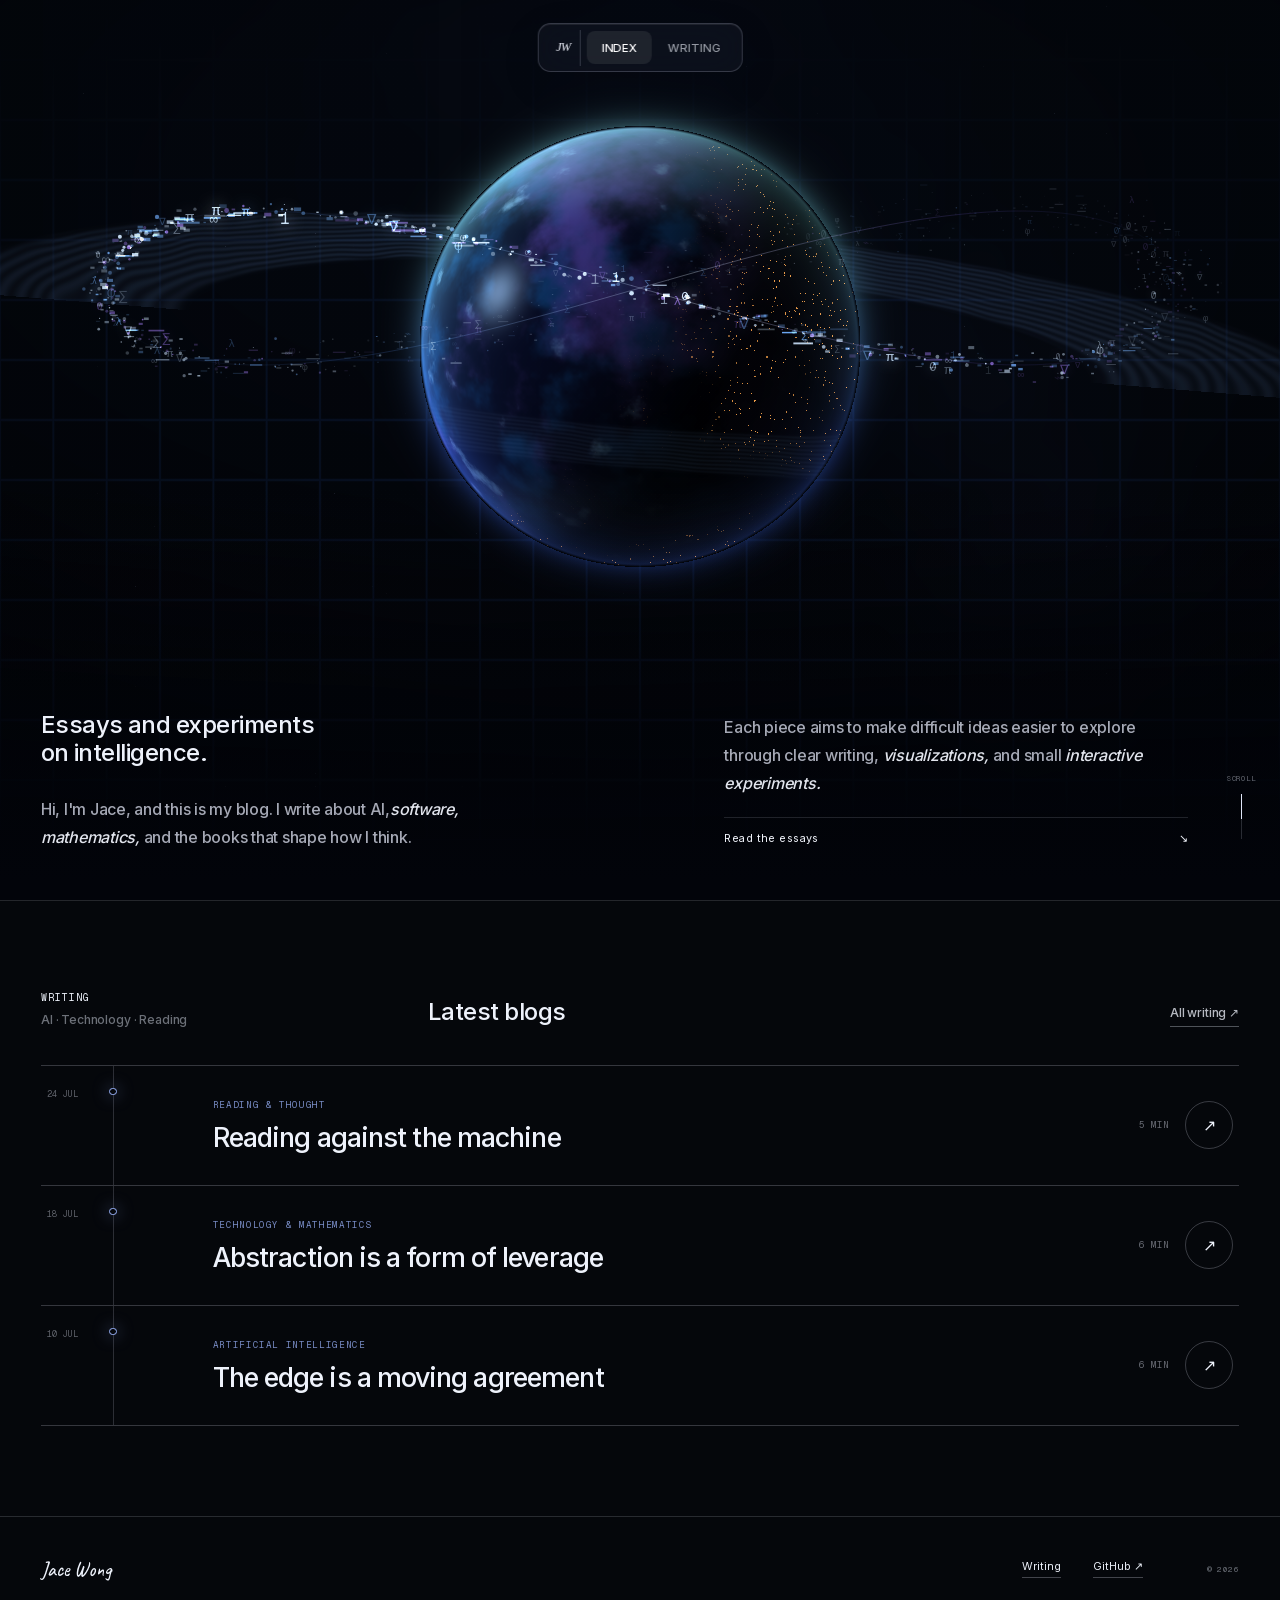
==== commit 3b5329a4: "Publish refined reading layout" ====
--- a/index.html
+++ b/index.html
@@ -1,4 +1,4 @@
-<!DOCTYPE html><html lang="en"><head><meta charSet="utf-8"/><meta name="viewport" content="width=device-width, initial-scale=1"/><link rel="preload" href="/_next/static/media/797e433ab948586e-s.p.08e28id.o-okb.woff2" as="font" crossorigin="" type="font/woff2"/><link rel="preload" href="/_next/static/media/83afe278b6a6bb3c-s.p.0q-301v4kxxnr.woff2" as="font" crossorigin="" type="font/woff2"/><link rel="stylesheet" href="/_next/static/chunks/11ezbqw3lis.a.css" data-precedence="next"/><link rel="preload" as="script" fetchPriority="low" href="/_next/static/chunks/05tsy9pxtuyv0.js"/><script src="/_next/static/chunks/0~a-tg4mrls06.js" async=""></script><script src="/_next/static/chunks/10u3y4bw1ayzs.js" async=""></script><script src="/_next/static/chunks/turbopack-0v8mwf1o1zp1f.js" async=""></script><script src="/_next/static/chunks/01xlw8hd842-c.js" async=""></script><script src="/_next/static/chunks/0d3shmwh5_nmn.js" async=""></script><script src="/_next/static/chunks/12g1dsmpd9b.r.js" async=""></script><script src="/_next/static/chunks/0_1oh.mblaojo.js" async=""></script><meta name="next-size-adjust" content=""/><title>Jace Wong — Intelligence &amp; Beyond</title><meta name="description" content="Jace Wong is an AI practitioner writing about technology, philosophy, mathematics, reading, and the structures of intelligence."/><meta name="author" content="Jace Wong"/><meta name="keywords" content="Jace Wong,artificial intelligence,AI,technology,philosophy,mathematics,reading,personal blog"/><meta name="creator" content="Jace Wong"/><meta name="robots" content="index, follow"/><meta property="og:title" content="Jace Wong — Intelligence &amp; Beyond"/><meta property="og:description" content="Notes on artificial intelligence, technology, philosophy, mathematics, and reading."/><meta property="og:url" content="https://jacewong-ai.github.io/"/><meta property="og:site_name" content="Jace Wong"/><meta property="og:image" content="https://jacewong-ai.github.io/og.png"/><meta property="og:image:width" content="1731"/><meta property="og:image:height" content="909"/><meta property="og:image:alt" content="Jace Wong — Intelligence &amp; Beyond"/><meta property="og:type" content="website"/><meta name="twitter:card" content="summary_large_image"/><meta name="twitter:title" content="Jace Wong — Intelligence &amp; Beyond"/><meta name="twitter:description" content="AI, technology, philosophy, mathematics, and reading—in working form."/><meta name="twitter:image" content="https://jacewong-ai.github.io/og.png"/><script>
+<!DOCTYPE html><html lang="en"><head><meta charSet="utf-8"/><meta name="viewport" content="width=device-width, initial-scale=1"/><link rel="preload" href="/_next/static/media/797e433ab948586e-s.p.08e28id.o-okb.woff2" as="font" crossorigin="" type="font/woff2"/><link rel="preload" href="/_next/static/media/83afe278b6a6bb3c-s.p.0q-301v4kxxnr.woff2" as="font" crossorigin="" type="font/woff2"/><link rel="preload" href="/_next/static/media/a85fe84266768609-s.p.05b418i5bs~lg.woff2" as="font" crossorigin="" type="font/woff2"/><link rel="stylesheet" href="/_next/static/chunks/10of8t02f2~ln.css" data-precedence="next"/><link rel="preload" as="script" fetchPriority="low" href="/_next/static/chunks/05tsy9pxtuyv0.js"/><script src="/_next/static/chunks/0~a-tg4mrls06.js" async=""></script><script src="/_next/static/chunks/10u3y4bw1ayzs.js" async=""></script><script src="/_next/static/chunks/turbopack-0v8mwf1o1zp1f.js" async=""></script><script src="/_next/static/chunks/01xlw8hd842-c.js" async=""></script><script src="/_next/static/chunks/0d3shmwh5_nmn.js" async=""></script><script src="/_next/static/chunks/12g1dsmpd9b.r.js" async=""></script><script src="/_next/static/chunks/1081buoevnb_v.js" async=""></script><meta name="next-size-adjust" content=""/><title>Jace Wong — Intelligence &amp; Beyond</title><meta name="description" content="Jace Wong is an AI practitioner writing about technology, philosophy, mathematics, reading, and the structures of intelligence."/><meta name="author" content="Jace Wong"/><meta name="keywords" content="Jace Wong,artificial intelligence,AI,technology,philosophy,mathematics,reading,personal blog"/><meta name="creator" content="Jace Wong"/><meta name="robots" content="index, follow"/><meta property="og:title" content="Jace Wong — Intelligence &amp; Beyond"/><meta property="og:description" content="Notes on artificial intelligence, technology, philosophy, mathematics, and reading."/><meta property="og:url" content="https://jacewong-ai.github.io/"/><meta property="og:site_name" content="Jace Wong"/><meta property="og:image" content="https://jacewong-ai.github.io/og.png"/><meta property="og:image:width" content="1731"/><meta property="og:image:height" content="909"/><meta property="og:image:alt" content="Jace Wong — Intelligence &amp; Beyond"/><meta property="og:type" content="website"/><meta name="twitter:card" content="summary_large_image"/><meta name="twitter:title" content="Jace Wong — Intelligence &amp; Beyond"/><meta name="twitter:description" content="AI, technology, philosophy, mathematics, and reading—in working form."/><meta name="twitter:image" content="https://jacewong-ai.github.io/og.png"/><script>
   (() => {
     try {
       const saved = localStorage.getItem("jace-theme");
@@ -8,4 +8,4 @@
       document.documentElement.dataset.theme = "light";
     }
   })();
-</script><script src="/_next/static/chunks/03~yq9q893hmn.js" noModule=""></script></head><body class="inter_7b064e0d-module__MOT0tq__variable geist_mono_8d43a2aa-module__8Li5zG__variable"><div hidden=""><!--$--><!--/$--></div><main class="home-v2"><section class="home-hero"><div class="planet-field"><canvas aria-hidden="true"></canvas><div class="planet-fallback" aria-hidden="true"></div></div><div class="symbol-stream" aria-hidden="true"><canvas></canvas></div><header class="site-header"><a class="brand-mark" aria-label="Jace Wong — home" href="/"><span>JW</span><i aria-hidden="true"></i></a><nav class="main-nav"><a class="is-active" href="/"><span>Index</span></a><a href="/blog/"><span>Writing</span></a></nav><div class="nav-actions"><button class="theme-toggle" type="button" aria-label="Switch to dark mode"><span class="theme-orbit" aria-hidden="true"><i></i></span><span>Nocturne</span></button><button class="menu-toggle" type="button" aria-label="Toggle navigation" aria-expanded="false"><i></i><i></i></button></div></header><div class="home-hero-copy"><div class="home-introduction"><h1><span class="reveal-words is-visible is-auto" aria-label="Essays and experiments" style="--reveal-delay:0ms"><span><span class="word-clip" aria-hidden="true"><span style="--word-index:0">Essays</span></span> </span><span><span class="word-clip" aria-hidden="true"><span style="--word-index:1">and</span></span> </span><span><span class="word-clip" aria-hidden="true"><span style="--word-index:2">experiments</span></span> </span></span><br/><span class="reveal-words is-visible is-auto" aria-label="on intelligence." style="--reveal-delay:240ms"><span><span class="word-clip" aria-hidden="true"><span style="--word-index:0">on</span></span> </span><span><span class="word-clip" aria-hidden="true"><span style="--word-index:1">intelligence.</span></span> </span></span></h1><p>Hi, I&#x27;m Jace, and this is my blog. I write about AI,<em>software, mathematics,</em> and the books that shape how I think.</p></div><div class="home-notebook"><p>Each piece aims to make difficult ideas easier to explore through clear writing, <em>visualizations,</em> and small<!-- --> <em>interactive experiments.</em></p><a href="/blog/">Read the essays <span>↘</span></a></div></div><div class="home-scroll-note" aria-hidden="true"><span>Scroll</span><i></i></div></section><section class="home-writing" id="writing"><header data-reveal="true"><div><p>Writing</p><span>AI · Technology · Reading</span></div><h2>Latest blogs</h2><a href="/blog/">All writing ↗</a></header><div class="home-posts"><a class="home-post accent-cyan" data-reveal="true" href="/blog/reading-against-the-machine/"><div class="home-post-timeline" aria-label="July 24, 2026"><time dateTime="2026-07-24">24 JUL</time><i aria-hidden="true"></i><span>003</span></div><div><p>Reading &amp; Thought</p><h3><span class="reveal-words" data-reveal-words="" aria-label="Reading against the machine" style="--reveal-delay:0ms"><span><span class="word-clip" aria-hidden="true"><span style="--word-index:0">Reading</span></span> </span><span><span class="word-clip" aria-hidden="true"><span style="--word-index:1">against</span></span> </span><span><span class="word-clip" aria-hidden="true"><span style="--word-index:2">the</span></span> </span><span><span class="word-clip" aria-hidden="true"><span style="--word-index:3">machine</span></span> </span></span></h3></div><div class="home-post-meta"><span>July 24, 2026</span><span>5 min</span><i>↗</i></div></a><a class="home-post accent-amber" data-reveal="true" href="/blog/abstraction-is-a-form-of-leverage/"><div class="home-post-timeline" aria-label="July 18, 2026"><time dateTime="2026-07-18">18 JUL</time><i aria-hidden="true"></i><span>002</span></div><div><p>Technology &amp; Mathematics</p><h3><span class="reveal-words" data-reveal-words="" aria-label="Abstraction is a form of leverage" style="--reveal-delay:90ms"><span><span class="word-clip" aria-hidden="true"><span style="--word-index:0">Abstraction</span></span> </span><span><span class="word-clip" aria-hidden="true"><span style="--word-index:1">is</span></span> </span><span><span class="word-clip" aria-hidden="true"><span style="--word-index:2">a</span></span> </span><span><span class="word-clip" aria-hidden="true"><span style="--word-index:3">form</span></span> </span><span><span class="word-clip" aria-hidden="true"><span style="--word-index:4">of</span></span> </span><span><span class="word-clip" aria-hidden="true"><span style="--word-index:5">leverage</span></span> </span></span></h3></div><div class="home-post-meta"><span>July 18, 2026</span><span>6 min</span><i>↗</i></div></a><a class="home-post accent-violet" data-reveal="true" href="/blog/the-edge-is-a-moving-agreement/"><div class="home-post-timeline" aria-label="July 10, 2026"><time dateTime="2026-07-10">10 JUL</time><i aria-hidden="true"></i><span>001</span></div><div><p>Artificial Intelligence</p><h3><span class="reveal-words" data-reveal-words="" aria-label="The edge is a moving agreement" style="--reveal-delay:180ms"><span><span class="word-clip" aria-hidden="true"><span style="--word-index:0">The</span></span> </span><span><span class="word-clip" aria-hidden="true"><span style="--word-index:1">edge</span></span> </span><span><span class="word-clip" aria-hidden="true"><span style="--word-index:2">is</span></span> </span><span><span class="word-clip" aria-hidden="true"><span style="--word-index:3">a</span></span> </span><span><span class="word-clip" aria-hidden="true"><span style="--word-index:4">moving</span></span> </span><span><span class="word-clip" aria-hidden="true"><span style="--word-index:5">agreement</span></span> </span></span></h3></div><div class="home-post-meta"><span>July 10, 2026</span><span>6 min</span><i>↗</i></div></a></div></section><footer class="site-footer"><div><a class="footer-signature" href="/">Jace Wong</a><p>AI · Technology · Reading</p></div><div class="footer-links"><a href="/blog/">Writing</a><a href="https://github.com/JaceWong-ai" target="_blank" rel="noreferrer">GitHub ↗</a></div><p class="footer-meta">© <!-- -->2026</p></footer></main><!--$--><!--/$--><script src="/_next/static/chunks/05tsy9pxtuyv0.js" id="_R_" async=""></script><script>(self.__next_f=self.__next_f||[]).push([0])</script><script>self.__next_f.push([1,"1:\"$Sreact.fragment\"\n2:I[39756,[\"/_next/static/chunks/01xlw8hd842-c.js\",\"/_next/static/chunks/0d3shmwh5_nmn.js\"],\"default\"]\n3:I[37457,[\"/_next/static/chunks/01xlw8hd842-c.js\",\"/_next/static/chunks/0d3shmwh5_nmn.js\"],\"default\"]\n4:I[73478,[\"/_next/static/chunks/01xlw8hd842-c.js\",\"/_next/static/chunks/0d3shmwh5_nmn.js\",\"/_next/static/chunks/12g1dsmpd9b.r.js\"],\"SiteNav\"]\n5:I[22016,[\"/_next/static/chunks/01xlw8hd842-c.js\",\"/_next/static/chunks/0d3shmwh5_nmn.js\",\"/_next/static/chunks/12g1dsmpd9b.r.js\"],\"\"]\n6:I[47257,[\"/_next/static/chunks/01xlw8hd842-c.js\",\"/_next/static/chunks/0d3shmwh5_nmn.js\"],\"ClientPageRoot\"]\n7:I[31713,[\"/_next/static/chunks/01xlw8hd842-c.js\",\"/_next/static/chunks/0d3shmwh5_nmn.js\",\"/_next/static/chunks/0_1oh.mblaojo.js\"],\"default\"]\na:I[97367,[\"/_next/static/chunks/01xlw8hd842-c.js\",\"/_next/static/chunks/0d3shmwh5_nmn.js\"],\"OutletBoundary\"]\nb:\"$Sreact.suspense\"\nd:I[97367,[\"/_next/static/chunks/01xlw8hd842-c.js\",\"/_next/static/chunks/0d3shmwh5_nmn.js\"],\"ViewportBoundary\"]\nf:I[97367,[\"/_next/static/chunks/01xlw8hd842-c.js\",\"/_next/static/chunks/0d3shmwh5_nmn.js\"],\"MetadataBoundary\"]\n11:I[68027,[\"/_next/static/chunks/01xlw8hd842-c.js\",\"/_next/static/chunks/0d3shmwh5_nmn.js\"],\"default\",1]\n:HL[\"/_next/static/chunks/11ezbqw3lis.a.css\",\"style\"]\n:HL[\"/_next/static/media/797e433ab948586e-s.p.08e28id.o-okb.woff2\",\"font\",{\"crossOrigin\":\"\",\"type\":\"font/woff2\"}]\n:HL[\"/_next/static/media/83afe278b6a6bb3c-s.p.0q-301v4kxxnr.woff2\",\"font\",{\"crossOrigin\":\"\",\"type\":\"font/woff2\"}]\n"])</script><script>self.__next_f.push([1,"0:{\"P\":null,\"c\":[\"\",\"\"],\"q\":\"\",\"i\":false,\"f\":[[[\"\",{\"children\":[\"__PAGE__\",{}]},\"$undefined\",\"$undefined\",16],[[\"$\",\"$1\",\"c\",{\"children\":[[[\"$\",\"link\",\"0\",{\"rel\":\"stylesheet\",\"href\":\"/_next/static/chunks/11ezbqw3lis.a.css\",\"precedence\":\"next\",\"crossOrigin\":\"$undefined\",\"nonce\":\"$undefined\"}],[\"$\",\"script\",\"script-0\",{\"src\":\"/_next/static/chunks/01xlw8hd842-c.js\",\"async\":true,\"nonce\":\"$undefined\"}],[\"$\",\"script\",\"script-1\",{\"src\":\"/_next/static/chunks/0d3shmwh5_nmn.js\",\"async\":true,\"nonce\":\"$undefined\"}]],[\"$\",\"html\",null,{\"lang\":\"en\",\"suppressHydrationWarning\":true,\"children\":[[\"$\",\"head\",null,{\"children\":[\"$\",\"script\",null,{\"dangerouslySetInnerHTML\":{\"__html\":\"\\n  (() =\u003e {\\n    try {\\n      const saved = localStorage.getItem(\\\"jace-theme\\\");\\n      const preferred = matchMedia(\\\"(prefers-color-scheme: dark)\\\").matches ? \\\"dark\\\" : \\\"light\\\";\\n      document.documentElement.dataset.theme = saved || preferred;\\n    } catch (_) {\\n      document.documentElement.dataset.theme = \\\"light\\\";\\n    }\\n  })();\\n\"}}]}],[\"$\",\"body\",null,{\"className\":\"inter_7b064e0d-module__MOT0tq__variable geist_mono_8d43a2aa-module__8Li5zG__variable\",\"children\":[\"$\",\"$L2\",null,{\"parallelRouterKey\":\"children\",\"error\":\"$undefined\",\"errorStyles\":\"$undefined\",\"errorScripts\":\"$undefined\",\"template\":[\"$\",\"$L3\",null,{}],\"templateStyles\":\"$undefined\",\"templateScripts\":\"$undefined\",\"notFound\":[[\"$\",\"main\",null,{\"className\":\"not-found-page\",\"children\":[[\"$\",\"$L4\",null,{}],[\"$\",\"div\",null,{\"children\":[[\"$\",\"span\",null,{\"children\":\"404 / UNMAPPED TERRITORY\"}],[\"$\",\"h1\",null,{\"children\":[\"This edge has\",[\"$\",\"br\",null,{}],[\"$\",\"em\",null,{\"children\":\"moved elsewhere.\"}]]}],[\"$\",\"$L5\",null,{\"href\":\"/\",\"className\":\"text-link\",\"children\":[\"Return to the known map \",[\"$\",\"i\",null,{\"children\":\"↙\"}]]}]]}]]}],[]],\"forbidden\":\"$undefined\",\"unauthorized\":\"$undefined\"}]}]]}]]}],{\"children\":[[\"$\",\"$1\",\"c\",{\"children\":[[\"$\",\"$L6\",null,{\"Component\":\"$7\",\"serverProvidedParams\":{\"searchParams\":{},\"params\":{},\"promises\":[\"$@8\",\"$@9\"]}}],[[\"$\",\"script\",\"script-0\",{\"src\":\"/_next/static/chunks/0_1oh.mblaojo.js\",\"async\":true,\"nonce\":\"$undefined\"}]],[\"$\",\"$La\",null,{\"children\":[\"$\",\"$b\",null,{\"name\":\"Next.MetadataOutlet\",\"children\":\"$@c\"}]}]]}],{},null,false,null]},null,false,null],[\"$\",\"$1\",\"h\",{\"children\":[null,[\"$\",\"$Ld\",null,{\"children\":\"$Le\"}],[\"$\",\"div\",null,{\"hidden\":true,\"children\":[\"$\",\"$Lf\",null,{\"children\":[\"$\",\"$b\",null,{\"name\":\"Next.Metadata\",\"children\":\"$L10\"}]}]}],[\"$\",\"meta\",null,{\"name\":\"next-size-adjust\",\"content\":\"\"}]]}],false]],\"m\":\"$undefined\",\"G\":[\"$11\",[[\"$\",\"link\",\"0\",{\"rel\":\"stylesheet\",\"href\":\"/_next/static/chunks/11ezbqw3lis.a.css\",\"precedence\":\"next\",\"crossOrigin\":\"$undefined\",\"nonce\":\"$undefined\"}]]],\"S\":true,\"h\":null,\"s\":\"$undefined\",\"l\":\"$undefined\",\"p\":\"$undefined\",\"d\":\"$undefined\",\"b\":\"Aj1i7Ohyzy9rRkp6Ic17a\"}\n"])</script><script>self.__next_f.push([1,"8:{}\n9:\"$0:f:0:1:1:children:0:props:children:0:props:serverProvidedParams:params\"\n"])</script><script>self.__next_f.push([1,"e:[[\"$\",\"meta\",\"0\",{\"charSet\":\"utf-8\"}],[\"$\",\"meta\",\"1\",{\"name\":\"viewport\",\"content\":\"width=device-width, initial-scale=1\"}]]\n"])</script><script>self.__next_f.push([1,"c:null\n"])</script><script>self.__next_f.push([1,"10:[[\"$\",\"title\",\"0\",{\"children\":\"Jace Wong — Intelligence \u0026 Beyond\"}],[\"$\",\"meta\",\"1\",{\"name\":\"description\",\"content\":\"Jace Wong is an AI practitioner writing about technology, philosophy, mathematics, reading, and the structures of intelligence.\"}],[\"$\",\"meta\",\"2\",{\"name\":\"author\",\"content\":\"Jace Wong\"}],[\"$\",\"meta\",\"3\",{\"name\":\"keywords\",\"content\":\"Jace Wong,artificial intelligence,AI,technology,philosophy,mathematics,reading,personal blog\"}],[\"$\",\"meta\",\"4\",{\"name\":\"creator\",\"content\":\"Jace Wong\"}],[\"$\",\"meta\",\"5\",{\"name\":\"robots\",\"content\":\"index, follow\"}],[\"$\",\"meta\",\"6\",{\"property\":\"og:title\",\"content\":\"Jace Wong — Intelligence \u0026 Beyond\"}],[\"$\",\"meta\",\"7\",{\"property\":\"og:description\",\"content\":\"Notes on artificial intelligence, technology, philosophy, mathematics, and reading.\"}],[\"$\",\"meta\",\"8\",{\"property\":\"og:url\",\"content\":\"https://jacewong-ai.github.io/\"}],[\"$\",\"meta\",\"9\",{\"property\":\"og:site_name\",\"content\":\"Jace Wong\"}],[\"$\",\"meta\",\"10\",{\"property\":\"og:image\",\"content\":\"https://jacewong-ai.github.io/og.png\"}],[\"$\",\"meta\",\"11\",{\"property\":\"og:image:width\",\"content\":\"1731\"}],[\"$\",\"meta\",\"12\",{\"property\":\"og:image:height\",\"content\":\"909\"}],[\"$\",\"meta\",\"13\",{\"property\":\"og:image:alt\",\"content\":\"Jace Wong — Intelligence \u0026 Beyond\"}],[\"$\",\"meta\",\"14\",{\"property\":\"og:type\",\"content\":\"website\"}],[\"$\",\"meta\",\"15\",{\"name\":\"twitter:card\",\"content\":\"summary_large_image\"}],[\"$\",\"meta\",\"16\",{\"name\":\"twitter:title\",\"content\":\"Jace Wong — Intelligence \u0026 Beyond\"}],[\"$\",\"meta\",\"17\",{\"name\":\"twitter:description\",\"content\":\"AI, technology, philosophy, mathematics, and reading—in working form.\"}],[\"$\",\"meta\",\"18\",{\"name\":\"twitter:image\",\"content\":\"https://jacewong-ai.github.io/og.png\"}]]\n"])</script></body></html>+</script><script src="/_next/static/chunks/03~yq9q893hmn.js" noModule=""></script></head><body class="inter_7b064e0d-module__MOT0tq__variable geist_mono_8d43a2aa-module__8Li5zG__variable caveat_2cf85171-module__Rb_A3a__variable"><div hidden=""><!--$--><!--/$--></div><main class="home-v2"><section class="home-hero"><div class="planet-field"><canvas aria-hidden="true"></canvas><div class="planet-fallback" aria-hidden="true"></div></div><div class="symbol-stream" aria-hidden="true"><canvas></canvas></div><header class="site-header"><a class="brand-mark" aria-label="Jace Wong — home" href="/"><span>JW</span><i aria-hidden="true"></i></a><nav class="main-nav"><a class="is-active" href="/"><span>Index</span></a><a href="/blog/"><span>Writing</span></a></nav><div class="nav-actions"><button class="theme-toggle" type="button" aria-label="Switch to dark mode"><span class="theme-orbit" aria-hidden="true"><i></i></span><span>Nocturne</span></button><button class="menu-toggle" type="button" aria-label="Toggle navigation" aria-expanded="false"><i></i><i></i></button></div></header><div class="home-hero-copy"><div class="home-introduction"><h1><span class="reveal-words is-visible is-auto" aria-label="Essays and experiments" style="--reveal-delay:0ms"><span><span class="word-clip" aria-hidden="true"><span style="--word-index:0">Essays</span></span> </span><span><span class="word-clip" aria-hidden="true"><span style="--word-index:1">and</span></span> </span><span><span class="word-clip" aria-hidden="true"><span style="--word-index:2">experiments</span></span> </span></span><br/><span class="reveal-words is-visible is-auto" aria-label="on intelligence." style="--reveal-delay:240ms"><span><span class="word-clip" aria-hidden="true"><span style="--word-index:0">on</span></span> </span><span><span class="word-clip" aria-hidden="true"><span style="--word-index:1">intelligence.</span></span> </span></span></h1><p>Hi, I&#x27;m Jace, and this is my blog. I write about AI,<em>software, mathematics,</em> and the books that shape how I think.</p></div><div class="home-notebook"><p>Each piece aims to make difficult ideas easier to explore through clear writing, <em>visualizations,</em> and small<!-- --> <em>interactive experiments.</em></p><a href="/blog/">Read the essays <span>↘</span></a></div></div><div class="home-scroll-note" aria-hidden="true"><span>Scroll</span><i></i></div></section><section class="home-writing" id="writing"><header data-reveal="true"><div><p>Writing</p><span>AI · Technology · Reading</span></div><h2>Latest blogs</h2><a href="/blog/">All writing ↗</a></header><div class="home-posts"><a class="home-post accent-cyan" data-reveal="true" href="/blog/reading-against-the-machine/"><div class="home-post-timeline" aria-label="July 24, 2026"><time dateTime="2026-07-24">24 JUL</time><i aria-hidden="true"></i></div><div><p>Reading &amp; Thought</p><h3><span class="reveal-words" data-reveal-words="" aria-label="Reading against the machine" style="--reveal-delay:0ms"><span><span class="word-clip" aria-hidden="true"><span style="--word-index:0">Reading</span></span> </span><span><span class="word-clip" aria-hidden="true"><span style="--word-index:1">against</span></span> </span><span><span class="word-clip" aria-hidden="true"><span style="--word-index:2">the</span></span> </span><span><span class="word-clip" aria-hidden="true"><span style="--word-index:3">machine</span></span> </span></span></h3></div><div class="home-post-meta"><span>5 min</span><i>↗</i></div></a><a class="home-post accent-amber" data-reveal="true" href="/blog/abstraction-is-a-form-of-leverage/"><div class="home-post-timeline" aria-label="July 18, 2026"><time dateTime="2026-07-18">18 JUL</time><i aria-hidden="true"></i></div><div><p>Technology &amp; Mathematics</p><h3><span class="reveal-words" data-reveal-words="" aria-label="Abstraction is a form of leverage" style="--reveal-delay:90ms"><span><span class="word-clip" aria-hidden="true"><span style="--word-index:0">Abstraction</span></span> </span><span><span class="word-clip" aria-hidden="true"><span style="--word-index:1">is</span></span> </span><span><span class="word-clip" aria-hidden="true"><span style="--word-index:2">a</span></span> </span><span><span class="word-clip" aria-hidden="true"><span style="--word-index:3">form</span></span> </span><span><span class="word-clip" aria-hidden="true"><span style="--word-index:4">of</span></span> </span><span><span class="word-clip" aria-hidden="true"><span style="--word-index:5">leverage</span></span> </span></span></h3></div><div class="home-post-meta"><span>6 min</span><i>↗</i></div></a><a class="home-post accent-violet" data-reveal="true" href="/blog/the-edge-is-a-moving-agreement/"><div class="home-post-timeline" aria-label="July 10, 2026"><time dateTime="2026-07-10">10 JUL</time><i aria-hidden="true"></i></div><div><p>Artificial Intelligence</p><h3><span class="reveal-words" data-reveal-words="" aria-label="The edge is a moving agreement" style="--reveal-delay:180ms"><span><span class="word-clip" aria-hidden="true"><span style="--word-index:0">The</span></span> </span><span><span class="word-clip" aria-hidden="true"><span style="--word-index:1">edge</span></span> </span><span><span class="word-clip" aria-hidden="true"><span style="--word-index:2">is</span></span> </span><span><span class="word-clip" aria-hidden="true"><span style="--word-index:3">a</span></span> </span><span><span class="word-clip" aria-hidden="true"><span style="--word-index:4">moving</span></span> </span><span><span class="word-clip" aria-hidden="true"><span style="--word-index:5">agreement</span></span> </span></span></h3></div><div class="home-post-meta"><span>6 min</span><i>↗</i></div></a></div></section><footer class="site-footer"><div><a class="footer-signature" href="/">Jace Wong</a></div><div class="footer-links"><a href="/blog/">Writing</a><a href="https://github.com/JaceWong-ai" target="_blank" rel="noreferrer">GitHub ↗</a></div><p class="footer-meta">© <!-- -->2026</p></footer></main><!--$--><!--/$--><script src="/_next/static/chunks/05tsy9pxtuyv0.js" id="_R_" async=""></script><script>(self.__next_f=self.__next_f||[]).push([0])</script><script>self.__next_f.push([1,"1:\"$Sreact.fragment\"\n2:I[39756,[\"/_next/static/chunks/01xlw8hd842-c.js\",\"/_next/static/chunks/0d3shmwh5_nmn.js\"],\"default\"]\n3:I[37457,[\"/_next/static/chunks/01xlw8hd842-c.js\",\"/_next/static/chunks/0d3shmwh5_nmn.js\"],\"default\"]\n4:I[73478,[\"/_next/static/chunks/01xlw8hd842-c.js\",\"/_next/static/chunks/0d3shmwh5_nmn.js\",\"/_next/static/chunks/12g1dsmpd9b.r.js\"],\"SiteNav\"]\n5:I[22016,[\"/_next/static/chunks/01xlw8hd842-c.js\",\"/_next/static/chunks/0d3shmwh5_nmn.js\",\"/_next/static/chunks/12g1dsmpd9b.r.js\"],\"\"]\n6:I[47257,[\"/_next/static/chunks/01xlw8hd842-c.js\",\"/_next/static/chunks/0d3shmwh5_nmn.js\"],\"ClientPageRoot\"]\n7:I[31713,[\"/_next/static/chunks/01xlw8hd842-c.js\",\"/_next/static/chunks/0d3shmwh5_nmn.js\",\"/_next/static/chunks/1081buoevnb_v.js\"],\"default\"]\na:I[97367,[\"/_next/static/chunks/01xlw8hd842-c.js\",\"/_next/static/chunks/0d3shmwh5_nmn.js\"],\"OutletBoundary\"]\nb:\"$Sreact.suspense\"\nd:I[97367,[\"/_next/static/chunks/01xlw8hd842-c.js\",\"/_next/static/chunks/0d3shmwh5_nmn.js\"],\"ViewportBoundary\"]\nf:I[97367,[\"/_next/static/chunks/01xlw8hd842-c.js\",\"/_next/static/chunks/0d3shmwh5_nmn.js\"],\"MetadataBoundary\"]\n11:I[68027,[\"/_next/static/chunks/01xlw8hd842-c.js\",\"/_next/static/chunks/0d3shmwh5_nmn.js\"],\"default\",1]\n:HL[\"/_next/static/chunks/10of8t02f2~ln.css\",\"style\"]\n:HL[\"/_next/static/media/797e433ab948586e-s.p.08e28id.o-okb.woff2\",\"font\",{\"crossOrigin\":\"\",\"type\":\"font/woff2\"}]\n:HL[\"/_next/static/media/83afe278b6a6bb3c-s.p.0q-301v4kxxnr.woff2\",\"font\",{\"crossOrigin\":\"\",\"type\":\"font/woff2\"}]\n:HL[\"/_next/static/media/a85fe84266768609-s.p.05b418i5bs~lg.woff2\",\"font\",{\"crossOrigin\":\"\",\"type\":\"font/woff2\"}]\n"])</script><script>self.__next_f.push([1,"0:{\"P\":null,\"c\":[\"\",\"\"],\"q\":\"\",\"i\":false,\"f\":[[[\"\",{\"children\":[\"__PAGE__\",{}]},\"$undefined\",\"$undefined\",16],[[\"$\",\"$1\",\"c\",{\"children\":[[[\"$\",\"link\",\"0\",{\"rel\":\"stylesheet\",\"href\":\"/_next/static/chunks/10of8t02f2~ln.css\",\"precedence\":\"next\",\"crossOrigin\":\"$undefined\",\"nonce\":\"$undefined\"}],[\"$\",\"script\",\"script-0\",{\"src\":\"/_next/static/chunks/01xlw8hd842-c.js\",\"async\":true,\"nonce\":\"$undefined\"}],[\"$\",\"script\",\"script-1\",{\"src\":\"/_next/static/chunks/0d3shmwh5_nmn.js\",\"async\":true,\"nonce\":\"$undefined\"}]],[\"$\",\"html\",null,{\"lang\":\"en\",\"suppressHydrationWarning\":true,\"children\":[[\"$\",\"head\",null,{\"children\":[\"$\",\"script\",null,{\"dangerouslySetInnerHTML\":{\"__html\":\"\\n  (() =\u003e {\\n    try {\\n      const saved = localStorage.getItem(\\\"jace-theme\\\");\\n      const preferred = matchMedia(\\\"(prefers-color-scheme: dark)\\\").matches ? \\\"dark\\\" : \\\"light\\\";\\n      document.documentElement.dataset.theme = saved || preferred;\\n    } catch (_) {\\n      document.documentElement.dataset.theme = \\\"light\\\";\\n    }\\n  })();\\n\"}}]}],[\"$\",\"body\",null,{\"className\":\"inter_7b064e0d-module__MOT0tq__variable geist_mono_8d43a2aa-module__8Li5zG__variable caveat_2cf85171-module__Rb_A3a__variable\",\"children\":[\"$\",\"$L2\",null,{\"parallelRouterKey\":\"children\",\"error\":\"$undefined\",\"errorStyles\":\"$undefined\",\"errorScripts\":\"$undefined\",\"template\":[\"$\",\"$L3\",null,{}],\"templateStyles\":\"$undefined\",\"templateScripts\":\"$undefined\",\"notFound\":[[\"$\",\"main\",null,{\"className\":\"not-found-page\",\"children\":[[\"$\",\"$L4\",null,{}],[\"$\",\"div\",null,{\"children\":[[\"$\",\"span\",null,{\"children\":\"404 / UNMAPPED TERRITORY\"}],[\"$\",\"h1\",null,{\"children\":[\"This edge has\",[\"$\",\"br\",null,{}],[\"$\",\"em\",null,{\"children\":\"moved elsewhere.\"}]]}],[\"$\",\"$L5\",null,{\"href\":\"/\",\"className\":\"text-link\",\"children\":[\"Return to the known map \",[\"$\",\"i\",null,{\"children\":\"↙\"}]]}]]}]]}],[]],\"forbidden\":\"$undefined\",\"unauthorized\":\"$undefined\"}]}]]}]]}],{\"children\":[[\"$\",\"$1\",\"c\",{\"children\":[[\"$\",\"$L6\",null,{\"Component\":\"$7\",\"serverProvidedParams\":{\"searchParams\":{},\"params\":{},\"promises\":[\"$@8\",\"$@9\"]}}],[[\"$\",\"script\",\"script-0\",{\"src\":\"/_next/static/chunks/1081buoevnb_v.js\",\"async\":true,\"nonce\":\"$undefined\"}]],[\"$\",\"$La\",null,{\"children\":[\"$\",\"$b\",null,{\"name\":\"Next.MetadataOutlet\",\"children\":\"$@c\"}]}]]}],{},null,false,null]},null,false,null],[\"$\",\"$1\",\"h\",{\"children\":[null,[\"$\",\"$Ld\",null,{\"children\":\"$Le\"}],[\"$\",\"div\",null,{\"hidden\":true,\"children\":[\"$\",\"$Lf\",null,{\"children\":[\"$\",\"$b\",null,{\"name\":\"Next.Metadata\",\"children\":\"$L10\"}]}]}],[\"$\",\"meta\",null,{\"name\":\"next-size-adjust\",\"content\":\"\"}]]}],false]],\"m\":\"$undefined\",\"G\":[\"$11\",[[\"$\",\"link\",\"0\",{\"rel\":\"stylesheet\",\"href\":\"/_next/static/chunks/10of8t02f2~ln.css\",\"precedence\":\"next\",\"crossOrigin\":\"$undefined\",\"nonce\":\"$undefined\"}]]],\"S\":true,\"h\":null,\"s\":\"$undefined\",\"l\":\"$undefined\",\"p\":\"$undefined\",\"d\":\"$undefined\",\"b\":\"VsW8asL2kJ8Q1By-QKPaW\"}\n"])</script><script>self.__next_f.push([1,"8:{}\n9:\"$0:f:0:1:1:children:0:props:children:0:props:serverProvidedParams:params\"\n"])</script><script>self.__next_f.push([1,"e:[[\"$\",\"meta\",\"0\",{\"charSet\":\"utf-8\"}],[\"$\",\"meta\",\"1\",{\"name\":\"viewport\",\"content\":\"width=device-width, initial-scale=1\"}]]\n"])</script><script>self.__next_f.push([1,"c:null\n"])</script><script>self.__next_f.push([1,"10:[[\"$\",\"title\",\"0\",{\"children\":\"Jace Wong — Intelligence \u0026 Beyond\"}],[\"$\",\"meta\",\"1\",{\"name\":\"description\",\"content\":\"Jace Wong is an AI practitioner writing about technology, philosophy, mathematics, reading, and the structures of intelligence.\"}],[\"$\",\"meta\",\"2\",{\"name\":\"author\",\"content\":\"Jace Wong\"}],[\"$\",\"meta\",\"3\",{\"name\":\"keywords\",\"content\":\"Jace Wong,artificial intelligence,AI,technology,philosophy,mathematics,reading,personal blog\"}],[\"$\",\"meta\",\"4\",{\"name\":\"creator\",\"content\":\"Jace Wong\"}],[\"$\",\"meta\",\"5\",{\"name\":\"robots\",\"content\":\"index, follow\"}],[\"$\",\"meta\",\"6\",{\"property\":\"og:title\",\"content\":\"Jace Wong — Intelligence \u0026 Beyond\"}],[\"$\",\"meta\",\"7\",{\"property\":\"og:description\",\"content\":\"Notes on artificial intelligence, technology, philosophy, mathematics, and reading.\"}],[\"$\",\"meta\",\"8\",{\"property\":\"og:url\",\"content\":\"https://jacewong-ai.github.io/\"}],[\"$\",\"meta\",\"9\",{\"property\":\"og:site_name\",\"content\":\"Jace Wong\"}],[\"$\",\"meta\",\"10\",{\"property\":\"og:image\",\"content\":\"https://jacewong-ai.github.io/og.png\"}],[\"$\",\"meta\",\"11\",{\"property\":\"og:image:width\",\"content\":\"1731\"}],[\"$\",\"meta\",\"12\",{\"property\":\"og:image:height\",\"content\":\"909\"}],[\"$\",\"meta\",\"13\",{\"property\":\"og:image:alt\",\"content\":\"Jace Wong — Intelligence \u0026 Beyond\"}],[\"$\",\"meta\",\"14\",{\"property\":\"og:type\",\"content\":\"website\"}],[\"$\",\"meta\",\"15\",{\"name\":\"twitter:card\",\"content\":\"summary_large_image\"}],[\"$\",\"meta\",\"16\",{\"name\":\"twitter:title\",\"content\":\"Jace Wong — Intelligence \u0026 Beyond\"}],[\"$\",\"meta\",\"17\",{\"name\":\"twitter:description\",\"content\":\"AI, technology, philosophy, mathematics, and reading—in working form.\"}],[\"$\",\"meta\",\"18\",{\"name\":\"twitter:image\",\"content\":\"https://jacewong-ai.github.io/og.png\"}]]\n"])</script></body></html>
--- a/_next/static/chunks/10of8t02f2~ln.css
+++ b/_next/static/chunks/10of8t02f2~ln.css
@@ -0,0 +1,5 @@
+@font-face{font-family:Inter;font-style:normal;font-weight:100 900;font-display:swap;src:url(../media/2c55a0e60120577a-s.0bjc5tiuqdqro.woff2)format("woff2");unicode-range:U+460-52F,U+1C80-1C8A,U+20B4,U+2DE0-2DFF,U+A640-A69F,U+FE2E-FE2F}@font-face{font-family:Inter;font-style:normal;font-weight:100 900;font-display:swap;src:url(../media/9c72aa0f40e4eef8-s.0m6w47a4e5dy9.woff2)format("woff2");unicode-range:U+301,U+400-45F,U+490-491,U+4B0-4B1,U+2116}@font-face{font-family:Inter;font-style:normal;font-weight:100 900;font-display:swap;src:url(../media/ad66f9afd8947f86-s.11u06r12fd6v_.woff2)format("woff2");unicode-range:U+1F??}@font-face{font-family:Inter;font-style:normal;font-weight:100 900;font-display:swap;src:url(../media/5476f68d60460930-s.0wxq9webf.ew4.woff2)format("woff2");unicode-range:U+370-377,U+37A-37F,U+384-38A,U+38C,U+38E-3A1,U+3A3-3FF}@font-face{font-family:Inter;font-style:normal;font-weight:100 900;font-display:swap;src:url(../media/2bbe8d2671613f1f-s.067x_6k0k23tk.woff2)format("woff2");unicode-range:U+102-103,U+110-111,U+128-129,U+168-169,U+1A0-1A1,U+1AF-1B0,U+300-301,U+303-304,U+308-309,U+323,U+329,U+1EA0-1EF9,U+20AB}@font-face{font-family:Inter;font-style:normal;font-weight:100 900;font-display:swap;src:url(../media/1bffadaabf893a1e-s.16ipb6fqu393i.woff2)format("woff2");unicode-range:U+100-2BA,U+2BD-2C5,U+2C7-2CC,U+2CE-2D7,U+2DD-2FF,U+304,U+308,U+329,U+1D00-1DBF,U+1E00-1E9F,U+1EF2-1EFF,U+2020,U+20A0-20AB,U+20AD-20C0,U+2113,U+2C60-2C7F,U+A720-A7FF}@font-face{font-family:Inter;font-style:normal;font-weight:100 900;font-display:swap;src:url(../media/83afe278b6a6bb3c-s.p.0q-301v4kxxnr.woff2)format("woff2");unicode-range:U+??,U+131,U+152-153,U+2BB-2BC,U+2C6,U+2DA,U+2DC,U+304,U+308,U+329,U+2000-206F,U+20AC,U+2122,U+2191,U+2193,U+2212,U+2215,U+FEFF,U+FFFD}@font-face{font-family:Inter Fallback;src:local(Arial);ascent-override:90.44%;descent-override:22.52%;line-gap-override:0.0%;size-adjust:107.12%}.inter_7b064e0d-module__MOT0tq__className{font-family:Inter,Inter Fallback;font-style:normal}.inter_7b064e0d-module__MOT0tq__variable{--font-inter:"Inter", "Inter Fallback"}
+@font-face{font-family:Geist Mono;font-style:normal;font-weight:100 900;font-display:swap;src:url(../media/5ce348bf30bf5439-s.0zgw-jeven.3w.woff2)format("woff2");unicode-range:U+460-52F,U+1C80-1C8A,U+20B4,U+2DE0-2DFF,U+A640-A69F,U+FE2E-FE2F}@font-face{font-family:Geist Mono;font-style:normal;font-weight:100 900;font-display:swap;src:url(../media/4fa387ec64143e14-s.0wkzw~je483f-.woff2)format("woff2");unicode-range:U+301,U+400-45F,U+490-491,U+4B0-4B1,U+2116}@font-face{font-family:Geist Mono;font-style:normal;font-weight:100 900;font-display:swap;src:url(../media/6306c77e7c8268e4-s.0rhz0arwfsn~5.woff2)format("woff2");unicode-range:U+2000-2001,U+2004-2008,U+200A,U+23B8-23BD,U+2500-259F}@font-face{font-family:Geist Mono;font-style:normal;font-weight:100 900;font-display:swap;src:url(../media/7d817b4c03b0c5f1-s.0l76wvqk9d84w.woff2)format("woff2");unicode-range:U+102-103,U+110-111,U+128-129,U+168-169,U+1A0-1A1,U+1AF-1B0,U+300-301,U+303-304,U+308-309,U+323,U+329,U+1EA0-1EF9,U+20AB}@font-face{font-family:Geist Mono;font-style:normal;font-weight:100 900;font-display:swap;src:url(../media/bbc41e54d2fcbd21-s.0k4k9394f2q-k.woff2)format("woff2");unicode-range:U+100-2BA,U+2BD-2C5,U+2C7-2CC,U+2CE-2D7,U+2DD-2FF,U+304,U+308,U+329,U+1D00-1DBF,U+1E00-1E9F,U+1EF2-1EFF,U+2020,U+20A0-20AB,U+20AD-20C0,U+2113,U+2C60-2C7F,U+A720-A7FF}@font-face{font-family:Geist Mono;font-style:normal;font-weight:100 900;font-display:swap;src:url(../media/797e433ab948586e-s.p.08e28id.o-okb.woff2)format("woff2");unicode-range:U+??,U+131,U+152-153,U+2BB-2BC,U+2C6,U+2DA,U+2DC,U+304,U+308,U+329,U+2000-206F,U+20AC,U+2122,U+2191,U+2193,U+2212,U+2215,U+FEFF,U+FFFD}@font-face{font-family:Geist Mono Fallback;src:local(Arial);ascent-override:74.67%;descent-override:21.92%;line-gap-override:0.0%;size-adjust:134.59%}.geist_mono_8d43a2aa-module__8Li5zG__className{font-family:Geist Mono,Geist Mono Fallback;font-style:normal}.geist_mono_8d43a2aa-module__8Li5zG__variable{--font-geist-mono:"Geist Mono", "Geist Mono Fallback"}
+@font-face{font-family:Caveat;font-style:normal;font-weight:400 700;font-display:swap;src:url(../media/da4b870ab52b3094-s.0v_p~5_c0b~1d.woff2)format("woff2");unicode-range:U+460-52F,U+1C80-1C8A,U+20B4,U+2DE0-2DFF,U+A640-A69F,U+FE2E-FE2F}@font-face{font-family:Caveat;font-style:normal;font-weight:400 700;font-display:swap;src:url(../media/86d70b7c76b6ec6e-s.17_wf1k7ou9-q.woff2)format("woff2");unicode-range:U+301,U+400-45F,U+490-491,U+4B0-4B1,U+2116}@font-face{font-family:Caveat;font-style:normal;font-weight:400 700;font-display:swap;src:url(../media/11cc37d7380d16b4-s.0ptcwqi9jx~4d.woff2)format("woff2");unicode-range:U+100-2BA,U+2BD-2C5,U+2C7-2CC,U+2CE-2D7,U+2DD-2FF,U+304,U+308,U+329,U+1D00-1DBF,U+1E00-1E9F,U+1EF2-1EFF,U+2020,U+20A0-20AB,U+20AD-20C0,U+2113,U+2C60-2C7F,U+A720-A7FF}@font-face{font-family:Caveat;font-style:normal;font-weight:400 700;font-display:swap;src:url(../media/a85fe84266768609-s.p.05b418i5bs~lg.woff2)format("woff2");unicode-range:U+??,U+131,U+152-153,U+2BB-2BC,U+2C6,U+2DA,U+2DC,U+304,U+308,U+329,U+2000-206F,U+20AC,U+2122,U+2191,U+2193,U+2212,U+2215,U+FEFF,U+FFFD}@font-face{font-family:Caveat Fallback;src:local(Arial);ascent-override:124.77%;descent-override:38.99%;line-gap-override:0.0%;size-adjust:76.94%}.caveat_2cf85171-module__Rb_A3a__className{font-family:Caveat,Caveat Fallback;font-style:normal}.caveat_2cf85171-module__Rb_A3a__variable{--font-caveat:"Caveat", "Caveat Fallback"}
+@font-face{font-display:block;font-family:KaTeX_AMS;font-style:normal;font-weight:400;src:url(../media/KaTeX_AMS-Regular.0p1vbqd84i2~o.woff2)format("woff2"),url(../media/KaTeX_AMS-Regular.0b~8ki5y928w2.woff)format("woff"),url(../media/KaTeX_AMS-Regular.173t6ktr7uf-w.ttf)format("truetype")}@font-face{font-display:block;font-family:KaTeX_Caligraphic;font-style:normal;font-weight:700;src:url(../media/KaTeX_Caligraphic-Bold.01-pzluls4zgb.woff2)format("woff2"),url(../media/KaTeX_Caligraphic-Bold.0x2v1lwn~880f.woff)format("woff"),url(../media/KaTeX_Caligraphic-Bold.16zv5fax0h0ka.ttf)format("truetype")}@font-face{font-display:block;font-family:KaTeX_Caligraphic;font-style:normal;font-weight:400;src:url(../media/KaTeX_Caligraphic-Regular.0rysu1t-ncjq8.woff2)format("woff2"),url(../media/KaTeX_Caligraphic-Regular.10927swgekwun.woff)format("woff"),url(../media/KaTeX_Caligraphic-Regular.02i3z7wig438t.ttf)format("truetype")}@font-face{font-display:block;font-family:KaTeX_Fraktur;font-style:normal;font-weight:700;src:url(../media/KaTeX_Fraktur-Bold.0w23i72~hprpq.woff2)format("woff2"),url(../media/KaTeX_Fraktur-Bold.0e-16u10iuyyf.woff)format("woff"),url(../media/KaTeX_Fraktur-Bold.0et27v~3~4uhe.ttf)format("truetype")}@font-face{font-display:block;font-family:KaTeX_Fraktur;font-style:normal;font-weight:400;src:url(../media/KaTeX_Fraktur-Regular.0rekyoa-52fj_.woff2)format("woff2"),url(../media/KaTeX_Fraktur-Regular.0b.riegzdfue2.woff)format("woff"),url(../media/KaTeX_Fraktur-Regular.0vjwa15znhk~4.ttf)format("truetype")}@font-face{font-display:block;font-family:KaTeX_Main;font-style:normal;font-weight:700;src:url(../media/KaTeX_Main-Bold.16pfc63_du6mx.woff2)format("woff2"),url(../media/KaTeX_Main-Bold.09lmynrorhcbw.woff)format("woff"),url(../media/KaTeX_Main-Bold.09i7~607shf-h.ttf)format("truetype")}@font-face{font-display:block;font-family:KaTeX_Main;font-style:italic;font-weight:700;src:url(../media/KaTeX_Main-BoldItalic.0d54rk08rx11s.woff2)format("woff2"),url(../media/KaTeX_Main-BoldItalic.0cp37g7x1q8h6.woff)format("woff"),url(../media/KaTeX_Main-BoldItalic.15j6k~hix2t_0.ttf)format("truetype")}@font-face{font-display:block;font-family:KaTeX_Main;font-style:italic;font-weight:400;src:url(../media/KaTeX_Main-Italic.06o5nq0_91v60.woff2)format("woff2"),url(../media/KaTeX_Main-Italic.0382gqciexmbu.woff)format("woff"),url(../media/KaTeX_Main-Italic.0su4i6mm18-wo.ttf)format("truetype")}@font-face{font-display:block;font-family:KaTeX_Main;font-style:normal;font-weight:400;src:url(../media/KaTeX_Main-Regular.0kaf-ag2_wkm-.woff2)format("woff2"),url(../media/KaTeX_Main-Regular.0diheg01zyoph.woff)format("woff"),url(../media/KaTeX_Main-Regular.08zh8z.7shijf.ttf)format("truetype")}@font-face{font-display:block;font-family:KaTeX_Math;font-style:italic;font-weight:700;src:url(../media/KaTeX_Math-BoldItalic.0ja97dn.cpc87.woff2)format("woff2"),url(../media/KaTeX_Math-BoldItalic.0ck1myuerwyqw.woff)format("woff"),url(../media/KaTeX_Math-BoldItalic.0ajzxypnbx1h1.ttf)format("truetype")}@font-face{font-display:block;font-family:KaTeX_Math;font-style:italic;font-weight:400;src:url(../media/KaTeX_Math-Italic.0zrha2c4sl2je.woff2)format("woff2"),url(../media/KaTeX_Math-Italic.09xkhecjcn5r9.woff)format("woff"),url(../media/KaTeX_Math-Italic.0x23a-bmp-5tg.ttf)format("truetype")}@font-face{font-display:block;font-family:KaTeX_SansSerif;font-style:normal;font-weight:700;src:url(../media/KaTeX_SansSerif-Bold.05a9.pc1j_zx9.woff2)format("woff2"),url(../media/KaTeX_SansSerif-Bold.0jcl-ayi1uun0.woff)format("woff"),url(../media/KaTeX_SansSerif-Bold.0re8y.dm7.mt5.ttf)format("truetype")}@font-face{font-display:block;font-family:KaTeX_SansSerif;font-style:italic;font-weight:400;src:url(../media/KaTeX_SansSerif-Italic.0a0234dc3s62j.woff2)format("woff2"),url(../media/KaTeX_SansSerif-Italic.0judofdln9731.woff)format("woff"),url(../media/KaTeX_SansSerif-Italic.10z1iap9pfus8.ttf)format("truetype")}@font-face{font-display:block;font-family:KaTeX_SansSerif;font-style:normal;font-weight:400;src:url(../media/KaTeX_SansSerif-Regular.0v6gcj32-czft.woff2)format("woff2"),url(../media/KaTeX_SansSerif-Regular.0h9yjlugq4q_e.woff)format("woff"),url(../media/KaTeX_SansSerif-Regular.0zm18kga42ebc.ttf)format("truetype")}@font-face{font-display:block;font-family:KaTeX_Script;font-style:normal;font-weight:400;src:url(../media/KaTeX_Script-Regular.0c4.h-mer83d_.woff2)format("woff2"),url(../media/KaTeX_Script-Regular.0ze6v4r_-99oy.woff)format("woff"),url(../media/KaTeX_Script-Regular.0q14y6zkzlpob.ttf)format("truetype")}@font-face{font-display:block;font-family:KaTeX_Size1;font-style:normal;font-weight:400;src:url(../media/KaTeX_Size1-Regular.013x6a4ierotp.woff2)format("woff2"),url(../media/KaTeX_Size1-Regular.0kidw0oi.m68o.woff)format("woff"),url(../media/KaTeX_Size1-Regular.0m6y-i6wfokni.ttf)format("truetype")}@font-face{font-display:block;font-family:KaTeX_Size2;font-style:normal;font-weight:400;src:url(../media/KaTeX_Size2-Regular.0d5inmyp-tyv3.woff2)format("woff2"),url(../media/KaTeX_Size2-Regular.0blpmluwilgbg.woff)format("woff"),url(../media/KaTeX_Size2-Regular.0wnhnvj-.k9d5.ttf)format("truetype")}@font-face{font-display:block;font-family:KaTeX_Size3;font-style:normal;font-weight:400;src:url(../media/KaTeX_Size3-Regular.0iukctyhw5j56.woff2)format("woff2"),url(../media/KaTeX_Size3-Regular.01h0xm_sfctj3.woff)format("woff"),url(../media/KaTeX_Size3-Regular.0jl8mqyf4gzpn.ttf)format("truetype")}@font-face{font-display:block;font-family:KaTeX_Size4;font-style:normal;font-weight:400;src:url(../media/KaTeX_Size4-Regular.0w3.rb_c4stzk.woff2)format("woff2"),url(../media/KaTeX_Size4-Regular.12tvaesf3.zl3.woff)format("woff"),url(../media/KaTeX_Size4-Regular.0wr_9l81-mu06.ttf)format("truetype")}@font-face{font-display:block;font-family:KaTeX_Typewriter;font-style:normal;font-weight:400;src:url(../media/KaTeX_Typewriter-Regular.0c4zdxz~8frhm.woff2)format("woff2"),url(../media/KaTeX_Typewriter-Regular.0cgrzn5l3kao5.woff)format("woff"),url(../media/KaTeX_Typewriter-Regular.128~qc3858otl.ttf)format("truetype")}.katex{text-indent:0;text-rendering:auto;font:1.21em/1.2 KaTeX_Main,Times New Roman,serif;position:relative}.katex *{border-color:currentColor;-ms-high-contrast-adjust:none!important}.katex .katex-version:after{content:"0.16.47"}.katex .katex-mathml{clip-path:inset(50%);border:0;width:1px;height:1px;padding:0;position:absolute;overflow:hidden}.katex .katex-html>.newline{display:block}.katex .base{white-space:nowrap;width:min-content;position:relative}.katex .base,.katex .strut{display:inline-block}.katex .textbf{font-weight:700}.katex .textit{font-style:italic}.katex .textrm{font-family:KaTeX_Main}.katex .textsf{font-family:KaTeX_SansSerif}.katex .texttt{font-family:KaTeX_Typewriter}.katex .mathnormal{font-family:KaTeX_Math;font-style:italic}.katex .mathit{font-family:KaTeX_Main;font-style:italic}.katex .mathrm{font-style:normal}.katex .mathbf{font-family:KaTeX_Main;font-weight:700}.katex .boldsymbol{font-family:KaTeX_Math;font-style:italic;font-weight:700}.katex .amsrm,.katex .mathbb,.katex .textbb{font-family:KaTeX_AMS}.katex .mathcal{font-family:KaTeX_Caligraphic}.katex .mathfrak,.katex .textfrak{font-family:KaTeX_Fraktur}.katex .mathboldfrak,.katex .textboldfrak{font-family:KaTeX_Fraktur;font-weight:700}.katex .mathtt{font-family:KaTeX_Typewriter}.katex .mathscr,.katex .textscr{font-family:KaTeX_Script}.katex .mathsf,.katex .textsf{font-family:KaTeX_SansSerif}.katex .mathboldsf,.katex .textboldsf{font-family:KaTeX_SansSerif;font-weight:700}.katex .mathitsf,.katex .mathsfit,.katex .textitsf{font-family:KaTeX_SansSerif;font-style:italic}.katex .mainrm{font-family:KaTeX_Main;font-style:normal}.katex .vlist-t{border-collapse:collapse;table-layout:fixed;display:inline-table}.katex .vlist-r{display:table-row}.katex .vlist{vertical-align:bottom;display:table-cell;position:relative}.katex .vlist>span{height:0;display:block;position:relative}.katex .vlist>span>span{display:inline-block}.katex .vlist>span>.pstrut{width:0;overflow:hidden}.katex .vlist-t2{margin-right:-2px}.katex .vlist-s{vertical-align:bottom;width:2px;min-width:2px;font-size:1px;display:table-cell}.katex .vbox{flex-direction:column;align-items:baseline;display:inline-flex}.katex .hbox{width:100%}.katex .hbox,.katex .thinbox{flex-direction:row;display:inline-flex}.katex .thinbox{width:0;max-width:0}.katex .msupsub{text-align:left}.katex .mfrac>span>span{text-align:center}.katex .mfrac .frac-line{border-bottom-style:solid;width:100%;display:inline-block}.katex .hdashline,.katex .hline,.katex .mfrac .frac-line,.katex .overline .overline-line,.katex .rule,.katex .underline .underline-line{min-height:1px}.katex .mspace{display:inline-block}.katex .smash{line-height:0;display:inline}.katex .clap,.katex .llap,.katex .rlap{width:0;position:relative}.katex .clap>.inner,.katex .llap>.inner,.katex .rlap>.inner{position:absolute}.katex .clap>.fix,.katex .llap>.fix,.katex .rlap>.fix{display:inline-block}.katex .llap>.inner{right:0}.katex .clap>.inner,.katex .rlap>.inner{left:0}.katex .clap>.inner>span{margin-left:-50%;margin-right:50%}.katex .rule{border:0 solid;display:inline-block;position:relative}.katex .hline,.katex .overline .overline-line,.katex .underline .underline-line{border-bottom-style:solid;width:100%;display:inline-block}.katex .hdashline{border-bottom-style:dashed;width:100%;display:inline-block}.katex .sqrt>.root{margin-left:.277778em;margin-right:-.555556em}.katex .fontsize-ensurer.reset-size1.size1,.katex .sizing.reset-size1.size1{font-size:1em}.katex .fontsize-ensurer.reset-size1.size2,.katex .sizing.reset-size1.size2{font-size:1.2em}.katex .fontsize-ensurer.reset-size1.size3,.katex .sizing.reset-size1.size3{font-size:1.4em}.katex .fontsize-ensurer.reset-size1.size4,.katex .sizing.reset-size1.size4{font-size:1.6em}.katex .fontsize-ensurer.reset-size1.size5,.katex .sizing.reset-size1.size5{font-size:1.8em}.katex .fontsize-ensurer.reset-size1.size6,.katex .sizing.reset-size1.size6{font-size:2em}.katex .fontsize-ensurer.reset-size1.size7,.katex .sizing.reset-size1.size7{font-size:2.4em}.katex .fontsize-ensurer.reset-size1.size8,.katex .sizing.reset-size1.size8{font-size:2.88em}.katex .fontsize-ensurer.reset-size1.size9,.katex .sizing.reset-size1.size9{font-size:3.456em}.katex .fontsize-ensurer.reset-size1.size10,.katex .sizing.reset-size1.size10{font-size:4.148em}.katex .fontsize-ensurer.reset-size1.size11,.katex .sizing.reset-size1.size11{font-size:4.976em}.katex .fontsize-ensurer.reset-size2.size1,.katex .sizing.reset-size2.size1{font-size:.833333em}.katex .fontsize-ensurer.reset-size2.size2,.katex .sizing.reset-size2.size2{font-size:1em}.katex .fontsize-ensurer.reset-size2.size3,.katex .sizing.reset-size2.size3{font-size:1.16667em}.katex .fontsize-ensurer.reset-size2.size4,.katex .sizing.reset-size2.size4{font-size:1.33333em}.katex .fontsize-ensurer.reset-size2.size5,.katex .sizing.reset-size2.size5{font-size:1.5em}.katex .fontsize-ensurer.reset-size2.size6,.katex .sizing.reset-size2.size6{font-size:1.66667em}.katex .fontsize-ensurer.reset-size2.size7,.katex .sizing.reset-size2.size7{font-size:2em}.katex .fontsize-ensurer.reset-size2.size8,.katex .sizing.reset-size2.size8{font-size:2.4em}.katex .fontsize-ensurer.reset-size2.size9,.katex .sizing.reset-size2.size9{font-size:2.88em}.katex .fontsize-ensurer.reset-size2.size10,.katex .sizing.reset-size2.size10{font-size:3.45667em}.katex .fontsize-ensurer.reset-size2.size11,.katex .sizing.reset-size2.size11{font-size:4.14667em}.katex .fontsize-ensurer.reset-size3.size1,.katex .sizing.reset-size3.size1{font-size:.714286em}.katex .fontsize-ensurer.reset-size3.size2,.katex .sizing.reset-size3.size2{font-size:.857143em}.katex .fontsize-ensurer.reset-size3.size3,.katex .sizing.reset-size3.size3{font-size:1em}.katex .fontsize-ensurer.reset-size3.size4,.katex .sizing.reset-size3.size4{font-size:1.14286em}.katex .fontsize-ensurer.reset-size3.size5,.katex .sizing.reset-size3.size5{font-size:1.28571em}.katex .fontsize-ensurer.reset-size3.size6,.katex .sizing.reset-size3.size6{font-size:1.42857em}.katex .fontsize-ensurer.reset-size3.size7,.katex .sizing.reset-size3.size7{font-size:1.71429em}.katex .fontsize-ensurer.reset-size3.size8,.katex .sizing.reset-size3.size8{font-size:2.05714em}.katex .fontsize-ensurer.reset-size3.size9,.katex .sizing.reset-size3.size9{font-size:2.46857em}.katex .fontsize-ensurer.reset-size3.size10,.katex .sizing.reset-size3.size10{font-size:2.96286em}.katex .fontsize-ensurer.reset-size3.size11,.katex .sizing.reset-size3.size11{font-size:3.55429em}.katex .fontsize-ensurer.reset-size4.size1,.katex .sizing.reset-size4.size1{font-size:.625em}.katex .fontsize-ensurer.reset-size4.size2,.katex .sizing.reset-size4.size2{font-size:.75em}.katex .fontsize-ensurer.reset-size4.size3,.katex .sizing.reset-size4.size3{font-size:.875em}.katex .fontsize-ensurer.reset-size4.size4,.katex .sizing.reset-size4.size4{font-size:1em}.katex .fontsize-ensurer.reset-size4.size5,.katex .sizing.reset-size4.size5{font-size:1.125em}.katex .fontsize-ensurer.reset-size4.size6,.katex .sizing.reset-size4.size6{font-size:1.25em}.katex .fontsize-ensurer.reset-size4.size7,.katex .sizing.reset-size4.size7{font-size:1.5em}.katex .fontsize-ensurer.reset-size4.size8,.katex .sizing.reset-size4.size8{font-size:1.8em}.katex .fontsize-ensurer.reset-size4.size9,.katex .sizing.reset-size4.size9{font-size:2.16em}.katex .fontsize-ensurer.reset-size4.size10,.katex .sizing.reset-size4.size10{font-size:2.5925em}.katex .fontsize-ensurer.reset-size4.size11,.katex .sizing.reset-size4.size11{font-size:3.11em}.katex .fontsize-ensurer.reset-size5.size1,.katex .sizing.reset-size5.size1{font-size:.555556em}.katex .fontsize-ensurer.reset-size5.size2,.katex .sizing.reset-size5.size2{font-size:.666667em}.katex .fontsize-ensurer.reset-size5.size3,.katex .sizing.reset-size5.size3{font-size:.777778em}.katex .fontsize-ensurer.reset-size5.size4,.katex .sizing.reset-size5.size4{font-size:.888889em}.katex .fontsize-ensurer.reset-size5.size5,.katex .sizing.reset-size5.size5{font-size:1em}.katex .fontsize-ensurer.reset-size5.size6,.katex .sizing.reset-size5.size6{font-size:1.11111em}.katex .fontsize-ensurer.reset-size5.size7,.katex .sizing.reset-size5.size7{font-size:1.33333em}.katex .fontsize-ensurer.reset-size5.size8,.katex .sizing.reset-size5.size8{font-size:1.6em}.katex .fontsize-ensurer.reset-size5.size9,.katex .sizing.reset-size5.size9{font-size:1.92em}.katex .fontsize-ensurer.reset-size5.size10,.katex .sizing.reset-size5.size10{font-size:2.30444em}.katex .fontsize-ensurer.reset-size5.size11,.katex .sizing.reset-size5.size11{font-size:2.76444em}.katex .fontsize-ensurer.reset-size6.size1,.katex .sizing.reset-size6.size1{font-size:.5em}.katex .fontsize-ensurer.reset-size6.size2,.katex .sizing.reset-size6.size2{font-size:.6em}.katex .fontsize-ensurer.reset-size6.size3,.katex .sizing.reset-size6.size3{font-size:.7em}.katex .fontsize-ensurer.reset-size6.size4,.katex .sizing.reset-size6.size4{font-size:.8em}.katex .fontsize-ensurer.reset-size6.size5,.katex .sizing.reset-size6.size5{font-size:.9em}.katex .fontsize-ensurer.reset-size6.size6,.katex .sizing.reset-size6.size6{font-size:1em}.katex .fontsize-ensurer.reset-size6.size7,.katex .sizing.reset-size6.size7{font-size:1.2em}.katex .fontsize-ensurer.reset-size6.size8,.katex .sizing.reset-size6.size8{font-size:1.44em}.katex .fontsize-ensurer.reset-size6.size9,.katex .sizing.reset-size6.size9{font-size:1.728em}.katex .fontsize-ensurer.reset-size6.size10,.katex .sizing.reset-size6.size10{font-size:2.074em}.katex .fontsize-ensurer.reset-size6.size11,.katex .sizing.reset-size6.size11{font-size:2.488em}.katex .fontsize-ensurer.reset-size7.size1,.katex .sizing.reset-size7.size1{font-size:.416667em}.katex .fontsize-ensurer.reset-size7.size2,.katex .sizing.reset-size7.size2{font-size:.5em}.katex .fontsize-ensurer.reset-size7.size3,.katex .sizing.reset-size7.size3{font-size:.583333em}.katex .fontsize-ensurer.reset-size7.size4,.katex .sizing.reset-size7.size4{font-size:.666667em}.katex .fontsize-ensurer.reset-size7.size5,.katex .sizing.reset-size7.size5{font-size:.75em}.katex .fontsize-ensurer.reset-size7.size6,.katex .sizing.reset-size7.size6{font-size:.833333em}.katex .fontsize-ensurer.reset-size7.size7,.katex .sizing.reset-size7.size7{font-size:1em}.katex .fontsize-ensurer.reset-size7.size8,.katex .sizing.reset-size7.size8{font-size:1.2em}.katex .fontsize-ensurer.reset-size7.size9,.katex .sizing.reset-size7.size9{font-size:1.44em}.katex .fontsize-ensurer.reset-size7.size10,.katex .sizing.reset-size7.size10{font-size:1.72833em}.katex .fontsize-ensurer.reset-size7.size11,.katex .sizing.reset-size7.size11{font-size:2.07333em}.katex .fontsize-ensurer.reset-size8.size1,.katex .sizing.reset-size8.size1{font-size:.347222em}.katex .fontsize-ensurer.reset-size8.size2,.katex .sizing.reset-size8.size2{font-size:.416667em}.katex .fontsize-ensurer.reset-size8.size3,.katex .sizing.reset-size8.size3{font-size:.486111em}.katex .fontsize-ensurer.reset-size8.size4,.katex .sizing.reset-size8.size4{font-size:.555556em}.katex .fontsize-ensurer.reset-size8.size5,.katex .sizing.reset-size8.size5{font-size:.625em}.katex .fontsize-ensurer.reset-size8.size6,.katex .sizing.reset-size8.size6{font-size:.694444em}.katex .fontsize-ensurer.reset-size8.size7,.katex .sizing.reset-size8.size7{font-size:.833333em}.katex .fontsize-ensurer.reset-size8.size8,.katex .sizing.reset-size8.size8{font-size:1em}.katex .fontsize-ensurer.reset-size8.size9,.katex .sizing.reset-size8.size9{font-size:1.2em}.katex .fontsize-ensurer.reset-size8.size10,.katex .sizing.reset-size8.size10{font-size:1.44028em}.katex .fontsize-ensurer.reset-size8.size11,.katex .sizing.reset-size8.size11{font-size:1.72778em}.katex .fontsize-ensurer.reset-size9.size1,.katex .sizing.reset-size9.size1{font-size:.289352em}.katex .fontsize-ensurer.reset-size9.size2,.katex .sizing.reset-size9.size2{font-size:.347222em}.katex .fontsize-ensurer.reset-size9.size3,.katex .sizing.reset-size9.size3{font-size:.405093em}.katex .fontsize-ensurer.reset-size9.size4,.katex .sizing.reset-size9.size4{font-size:.462963em}.katex .fontsize-ensurer.reset-size9.size5,.katex .sizing.reset-size9.size5{font-size:.520833em}.katex .fontsize-ensurer.reset-size9.size6,.katex .sizing.reset-size9.size6{font-size:.578704em}.katex .fontsize-ensurer.reset-size9.size7,.katex .sizing.reset-size9.size7{font-size:.694444em}.katex .fontsize-ensurer.reset-size9.size8,.katex .sizing.reset-size9.size8{font-size:.833333em}.katex .fontsize-ensurer.reset-size9.size9,.katex .sizing.reset-size9.size9{font-size:1em}.katex .fontsize-ensurer.reset-size9.size10,.katex .sizing.reset-size9.size10{font-size:1.20023em}.katex .fontsize-ensurer.reset-size9.size11,.katex .sizing.reset-size9.size11{font-size:1.43981em}.katex .fontsize-ensurer.reset-size10.size1,.katex .sizing.reset-size10.size1{font-size:.24108em}.katex .fontsize-ensurer.reset-size10.size2,.katex .sizing.reset-size10.size2{font-size:.289296em}.katex .fontsize-ensurer.reset-size10.size3,.katex .sizing.reset-size10.size3{font-size:.337512em}.katex .fontsize-ensurer.reset-size10.size4,.katex .sizing.reset-size10.size4{font-size:.385728em}.katex .fontsize-ensurer.reset-size10.size5,.katex .sizing.reset-size10.size5{font-size:.433944em}.katex .fontsize-ensurer.reset-size10.size6,.katex .sizing.reset-size10.size6{font-size:.48216em}.katex .fontsize-ensurer.reset-size10.size7,.katex .sizing.reset-size10.size7{font-size:.578592em}.katex .fontsize-ensurer.reset-size10.size8,.katex .sizing.reset-size10.size8{font-size:.694311em}.katex .fontsize-ensurer.reset-size10.size9,.katex .sizing.reset-size10.size9{font-size:.833173em}.katex .fontsize-ensurer.reset-size10.size10,.katex .sizing.reset-size10.size10{font-size:1em}.katex .fontsize-ensurer.reset-size10.size11,.katex .sizing.reset-size10.size11{font-size:1.19961em}.katex .fontsize-ensurer.reset-size11.size1,.katex .sizing.reset-size11.size1{font-size:.200965em}.katex .fontsize-ensurer.reset-size11.size2,.katex .sizing.reset-size11.size2{font-size:.241158em}.katex .fontsize-ensurer.reset-size11.size3,.katex .sizing.reset-size11.size3{font-size:.281351em}.katex .fontsize-ensurer.reset-size11.size4,.katex .sizing.reset-size11.size4{font-size:.321543em}.katex .fontsize-ensurer.reset-size11.size5,.katex .sizing.reset-size11.size5{font-size:.361736em}.katex .fontsize-ensurer.reset-size11.size6,.katex .sizing.reset-size11.size6{font-size:.401929em}.katex .fontsize-ensurer.reset-size11.size7,.katex .sizing.reset-size11.size7{font-size:.482315em}.katex .fontsize-ensurer.reset-size11.size8,.katex .sizing.reset-size11.size8{font-size:.578778em}.katex .fontsize-ensurer.reset-size11.size9,.katex .sizing.reset-size11.size9{font-size:.694534em}.katex .fontsize-ensurer.reset-size11.size10,.katex .sizing.reset-size11.size10{font-size:.833601em}.katex .fontsize-ensurer.reset-size11.size11,.katex .sizing.reset-size11.size11{font-size:1em}.katex .delimsizing.size1{font-family:KaTeX_Size1}.katex .delimsizing.size2{font-family:KaTeX_Size2}.katex .delimsizing.size3{font-family:KaTeX_Size3}.katex .delimsizing.size4{font-family:KaTeX_Size4}.katex .delimsizing.mult .delim-size1>span{font-family:KaTeX_Size1}.katex .delimsizing.mult .delim-size4>span{font-family:KaTeX_Size4}.katex .nulldelimiter{width:.12em;display:inline-block}.katex .delimcenter,.katex .op-symbol{position:relative}.katex .op-symbol.small-op{font-family:KaTeX_Size1}.katex .op-symbol.large-op{font-family:KaTeX_Size2}.katex .accent>.vlist-t,.katex .op-limits>.vlist-t{text-align:center}.katex .accent .accent-body{position:relative}.katex .accent .accent-body:not(.accent-full){width:0}.katex .overlay{display:block}.katex .mtable .vertical-separator{min-width:1px;display:inline-block}.katex .mtable .arraycolsep{display:inline-block}.katex .mtable .col-align-c>.vlist-t{text-align:center}.katex .mtable .col-align-l>.vlist-t{text-align:left}.katex .mtable .col-align-r>.vlist-t{text-align:right}.katex .svg-align{text-align:left}.katex svg{fill:currentColor;stroke:currentColor;height:inherit;width:100%;display:block;position:absolute}.katex svg path{stroke:none}.katex svg{fill-rule:nonzero;fill-opacity:1;stroke-width:1px;stroke-linecap:butt;stroke-linejoin:miter;stroke-miterlimit:4;stroke-dasharray:none;stroke-dashoffset:0;stroke-opacity:1}.katex img{border-style:none;min-width:0;max-width:none;min-height:0;max-height:none}.katex .stretchy{width:100%;display:block;position:relative;overflow:hidden}.katex .stretchy:after,.katex .stretchy:before{content:""}.katex .hide-tail{width:100%;position:relative;overflow:hidden}.katex .halfarrow-left{width:50.2%;position:absolute;left:0;overflow:hidden}.katex .halfarrow-right{width:50.2%;position:absolute;right:0;overflow:hidden}.katex .brace-left{width:25.1%;position:absolute;left:0;overflow:hidden}.katex .brace-center{width:50%;position:absolute;left:25%;overflow:hidden}.katex .brace-right{width:25.1%;position:absolute;right:0;overflow:hidden}.katex .x-arrow-pad{padding:0 .5em}.katex .cd-arrow-pad{padding:0 .55556em 0 .27778em}.katex .mover,.katex .munder,.katex .x-arrow{text-align:center}.katex .boxpad{padding:0 .3em}.katex .fbox,.katex .fcolorbox{box-sizing:border-box;border:.04em solid}.katex .cancel-pad{padding:0 .2em}.katex .cancel-lap{margin-left:-.2em;margin-right:-.2em}.katex .sout{border-bottom-style:solid;border-bottom-width:.08em}.katex .angl{box-sizing:border-box;border-top:.049em solid;border-right:.049em solid;margin-right:.03889em}.katex .anglpad{padding:0 .03889em}.katex .eqn-num:before{content:"(" counter(katexEqnNo) ")";counter-increment:katexEqnNo}.katex .mml-eqn-num:before{content:"(" counter(mmlEqnNo) ")";counter-increment:mmlEqnNo}.katex .mtr-glue{width:50%}.katex .cd-vert-arrow{display:inline-block;position:relative}.katex .cd-label-left{text-align:left;display:inline-block;position:absolute;right:calc(50% + .3em)}.katex .cd-label-right{text-align:right;display:inline-block;position:absolute;left:calc(50% + .3em)}.katex-display{text-align:center;margin:1em 0;display:block}.katex-display>.katex{text-align:center;white-space:nowrap;display:block}.katex-display>.katex>.katex-html{display:block;position:relative}.katex-display>.katex>.katex-html>.tag{position:absolute;right:0}.katex-display.leqno>.katex>.katex-html>.tag{left:0;right:auto}.katex-display.fleqn>.katex{text-align:left;padding-left:2em}body{counter-reset:katexEqnNo mmlEqnNo}
+:root{--paper:#e9e7e0;--paper-deep:#dfdcd3;--paper-soft:#f3f1eb;--ink:#191915;--ink-soft:#5d5a52;--hairline:#19191529;--hairline-strong:#19191559;--lime:#d7ff79;--lime-ink:#213019;--violet:#8d78ff;--cyan:#6fcfc2;--amber:#e1aa52;--font-sans:var(--font-inter), "Inter", "Helvetica Neue", sans-serif;--font-mono:var(--font-geist-mono), "SFMono-Regular", monospace;--font-serif:"Iowan Old Style", "Baskerville", "Times New Roman", serif;--font-hand:var(--font-caveat), "Bradley Hand", cursive;--page-pad:clamp(1.25rem, 3.2vw, 3.5rem);--scroll-progress:0;--pointer-x:50vw;--pointer-y:50vh;--lightningcss-light:initial;--lightningcss-dark: ;color-scheme:light}:root[data-theme=dark]{--paper:#0d0d0e;--paper-deep:#151516;--paper-soft:#1b1b1d;--ink:#efeee9;--ink-soft:#9f9c94;--hairline:#efeee924;--hairline-strong:#efeee952;--lime:#caff6b;--lime-ink:#17210e;--violet:#a796ff;--cyan:#78ddce;--amber:#ebb866;--lightningcss-light: ;--lightningcss-dark:initial;color-scheme:dark}*{box-sizing:border-box}html{background:var(--paper);color:var(--ink);scroll-behavior:smooth;text-rendering:optimizelegibility;-webkit-font-smoothing:antialiased}body{--font-sans:var(--font-inter), "Inter", "Helvetica Neue", sans-serif;--font-mono:var(--font-geist-mono), "SFMono-Regular", monospace;--font-hand:var(--font-caveat), "Bradley Hand", cursive;background:var(--paper);min-width:320px;color:var(--ink);font-family:var(--font-sans);margin:0;transition:background-color .5s,color .5s;overflow-x:hidden}body::selection{background:var(--lime);color:var(--lime-ink)}a{color:inherit;text-decoration:none}button{color:inherit;font:inherit}h1,h2,h3,p{margin:0}button,a{-webkit-tap-highlight-color:transparent}:focus-visible{outline:2px solid var(--violet);outline-offset:5px}.section-shell{width:min(100%,1600px);padding-inline:var(--page-pad);margin-inline:auto}.pointer-aura{z-index:50;top:var(--pointer-y);left:var(--pointer-x);pointer-events:none;background:radial-gradient(circle, color-mix(in srgb, var(--violet) 7%, transparent), transparent 68%);opacity:.75;border-radius:50%;width:22rem;height:22rem;position:fixed;transform:translate(-50%,-50%)}.scroll-rail{z-index:70;background:var(--hairline);width:1px;height:7.5rem;position:fixed;top:50%;right:1.05rem;overflow:hidden;transform:translateY(-50%)}.scroll-rail span{background:var(--ink);transform:scaleY(var(--scroll-progress));transform-origin:top;position:absolute;inset:0}.site-header{z-index:80;width:100%;height:6.5rem;padding:0 var(--page-pad);border-bottom:1px solid var(--hairline);justify-content:space-between;align-items:center;display:flex;position:absolute;top:0;left:0}.brand-mark{border:1px solid var(--hairline-strong);width:3.2rem;height:3.2rem;font-family:var(--font-serif);letter-spacing:-.06em;border-radius:50%;place-items:center;font-size:.9rem;font-style:italic;transition:transform .35s cubic-bezier(.2,.8,.2,1);display:grid;position:relative}.brand-mark:before{border:1px solid var(--hairline);content:"";border-radius:50%;transition:transform .5s;position:absolute;inset:.35rem -.2rem;transform:rotate(-38deg)}.brand-mark i{background:var(--lime);width:.42rem;height:.42rem;box-shadow:0 0 0 2px var(--paper);border-radius:50%;position:absolute;top:.05rem;right:.05rem}.brand-mark:hover{transform:rotate(8deg)}.brand-mark:hover:before{transform:rotate(38deg)}.main-nav{align-items:center;gap:clamp(1.5rem,3vw,3rem);display:flex;position:absolute;left:50%;transform:translate(-50%)}.main-nav a{color:var(--ink-soft);letter-spacing:.08em;text-transform:uppercase;padding:.6rem 0;font-size:.72rem;transition:color .25s;position:relative}.main-nav a:after{background:var(--ink);content:"";transform-origin:100%;height:1px;transition:transform .3s;position:absolute;bottom:.25rem;left:0;right:0;transform:scaleX(0)}.main-nav a:hover,.main-nav a.is-active{color:var(--ink)}.main-nav a:hover:after,.main-nav a.is-active:after{transform-origin:0;transform:scaleX(1)}.nav-actions{align-items:center;gap:1rem;display:flex}.theme-toggle{cursor:pointer;color:var(--ink-soft);font-family:var(--font-mono);letter-spacing:.05em;text-transform:uppercase;background:0 0;border:0;align-items:center;gap:.65rem;padding:0;font-size:.62rem;display:flex}.theme-orbit{border:1px solid var(--hairline);border-radius:50%;place-items:center;width:1.9rem;height:1.9rem;display:grid;position:relative}.theme-orbit:before{background:var(--ink);content:"";border-radius:50%;width:.55rem;height:.55rem;transition:background-color .3s,transform .5s}.theme-orbit i{border:1px solid var(--hairline-strong);border-radius:50%;transition:transform .6s;position:absolute;inset:.35rem -.15rem;transform:rotate(35deg)}.theme-toggle:hover .theme-orbit i{transform:rotate(145deg)}.menu-toggle{border:1px solid var(--hairline);background:0 0;border-radius:50%;flex-direction:column;justify-content:center;align-items:center;gap:.35rem;width:2.5rem;height:2.5rem;display:none}.menu-toggle i{background:currentColor;width:.85rem;height:1px;transition:transform .25s}.hero{background:radial-gradient(circle at 68% 46%, color-mix(in srgb, var(--violet) 10%, transparent), transparent 22%), linear-gradient(180deg, var(--paper) 0%, var(--paper-deep) 100%);min-height:max(47rem,100svh);position:relative;overflow:hidden}.field-canvas{z-index:1;touch-action:pan-y;width:100%;height:100%;position:absolute;inset:0}.hero-grid{z-index:0;background-image:linear-gradient(var(--hairline) 1px, transparent 1px), linear-gradient(90deg, var(--hairline) 1px, transparent 1px);opacity:.23;background-position:50%;background-size:clamp(4.5rem,7.7vw,8rem) clamp(4.5rem,7.7vw,8rem);position:absolute;inset:0;-webkit-mask-image:linear-gradient(#0000 5%,#0000007a 32%,#0000 92%);mask-image:linear-gradient(#0000 5%,#0000007a 32%,#0000 92%)}.hero-grid:after{background-image:radial-gradient(var(--ink) .45px, transparent .45px);content:"";opacity:.12;background-size:5px 5px;position:absolute;inset:0}.hero-content{z-index:3;min-height:max(47rem,100svh);padding:8.5rem var(--page-pad) 7rem;grid-template-columns:minmax(0,1.02fr) minmax(23rem,.98fr);align-items:center;display:grid;position:relative}.hero-copy{z-index:4;max-width:57rem;position:relative}.eyebrow,.section-index{font-family:var(--font-mono);letter-spacing:.08em;text-transform:uppercase;align-items:center;gap:.9rem;font-size:.63rem;display:flex}.eyebrow span,.section-index span{border:1px solid var(--hairline-strong);letter-spacing:0;border-radius:50%;place-items:center;min-width:2rem;height:2rem;font-size:.58rem;display:grid}.eyebrow p,.section-index p{color:var(--ink-soft)}.hero-eyebrow{margin-bottom:clamp(2rem,4vw,4rem);animation:.9s .1s both fade-up}.hero h1{letter-spacing:-.072em;text-wrap:balance;flex-direction:column;font-weight:400;line-height:.82;display:flex}.hero h1 .hero-line{padding-bottom:.1em;display:block;overflow:hidden}.hero h1 .hero-line-one .hero-line-content,.hero h1 .hero-line-two .hero-line-content{font-size:clamp(4.6rem,8.7vw,9.2rem);font-weight:500;display:block}.hero h1 .hero-line-one .hero-line-content{animation:1.1s cubic-bezier(.2,.7,.2,1) .18s both title-in,7s ease-in-out 1.7s infinite alternate hero-word-float}.hero h1 .hero-line-two .hero-line-content{padding-left:clamp(1rem,4.5vw,5rem);animation:1.1s cubic-bezier(.2,.7,.2,1) .28s both title-in,8.5s ease-in-out 1.9s infinite alternate hero-word-float-alt}.hero h1 .hero-line-three{overflow:visible}.hero h1 em.hero-line-content{z-index:3;background:var(--lime);width:max-content;color:var(--lime-ink);font-family:var(--font-serif);letter-spacing:-.055em;border-radius:10rem;margin-top:.08em;padding:.06em .24em .12em;font-size:clamp(3.1rem,6.7vw,7.2rem);font-weight:400;line-height:.92;animation:1.1s cubic-bezier(.2,.7,.2,1) .38s both title-in-tilted,7.8s ease-in-out 2.1s infinite alternate-reverse hero-word-float;display:block;position:relative;transform:rotate(-2.5deg)}.hero-intro{grid-template-columns:minmax(16rem,1.2fr) minmax(12rem,.8fr);align-items:end;gap:3rem;max-width:48rem;margin-top:clamp(2.4rem,5vw,5rem);padding-left:clamp(0rem,9vw,9rem);animation:.9s .65s both fade-up;display:grid}.hero-intro>p{color:var(--ink-soft);font-size:clamp(.9rem,1.25vw,1.08rem);line-height:1.65}.hero-intro>p strong{color:var(--ink);font-weight:500}.hero-links{flex-direction:column;align-items:flex-start;gap:.7rem;display:flex}.text-link{border-bottom:1px solid var(--hairline-strong);letter-spacing:.025em;align-items:center;gap:1rem;padding:.35rem 0;font-size:.77rem;transition:gap .28s,border-color .28s;display:inline-flex;position:relative}.text-link:after{background:var(--ink);content:"";transform-origin:100%;height:1px;transition:transform .3s;position:absolute;bottom:-1px;left:0;right:0;transform:scaleX(0)}.text-link i{font-style:normal}.text-link:hover{gap:1.35rem}.text-link:hover:after{transform-origin:0;transform:scaleX(1)}.text-link-muted{color:var(--ink-soft)}.orbit-system{aspect-ratio:1;justify-self:center;width:min(39vw,39rem);animation:1.6s cubic-bezier(.2,.7,.2,1) .45s both orbit-entrance;position:relative}.orbit-core{z-index:4;aspect-ratio:1;border:1px solid var(--hairline-strong);background:radial-gradient(circle at 35% 30%, #ffffff73, transparent 23%), radial-gradient(circle at 60% 64%, var(--violet), transparent 66%), var(--paper-soft);width:clamp(6rem,9vw,9rem);box-shadow:inset -1.5rem -1.5rem 3rem #00000024, 0 1.5rem 6rem color-mix(in srgb, var(--violet) 18%, transparent);border-radius:50%;place-items:center;display:grid;position:absolute;top:50%;left:50%;transform:translate(-50%,-50%)}.orbit-core:before,.orbit-core:after{content:"";border-radius:50%;position:absolute}.orbit-core:before{border:1px dashed var(--hairline-strong);animation:18s linear infinite spin;inset:-.65rem}.orbit-core:after{border:1px solid #ffffff59;inset:28%}.orbit-core span{z-index:1;color:#fffc;font-family:var(--font-serif);font-size:clamp(2rem,4vw,4rem);font-style:italic;font-weight:400;position:relative}.orbit-core i{border:1px solid #ffffffb3;border-radius:50%;width:.65rem;height:.65rem;position:absolute;top:12%;right:15%}.orbit{border:1px solid var(--hairline);border-radius:50%;position:absolute;top:50%;left:50%;transform:translate(-50%,-50%)rotate(-14deg)scaleY(.49)}.orbit span{border:1px solid var(--hairline-strong);background:var(--paper);height:1.75rem;font-family:var(--font-mono);letter-spacing:.08em;border-radius:1rem;place-items:center;padding:0 .65rem;font-size:.48rem;display:grid;position:absolute;transform:scaleY(2.04)rotate(14deg)}.orbit-one{width:52%;height:52%;animation:7s ease-in-out infinite orbit-pulse}.orbit-one span{top:3%;right:8%}.orbit-two{border-style:dashed;width:75%;height:75%;animation:9s ease-in-out 1s infinite reverse orbit-pulse}.orbit-two span{bottom:2%;left:14%}.orbit-three{width:98%;height:98%;animation:12s ease-in-out 1.5s infinite orbit-pulse}.orbit-three span{top:13%;left:3%}.orbit-caption{color:var(--ink-soft);font-family:var(--font-mono);letter-spacing:.08em;text-transform:uppercase;gap:1.25rem;font-size:.48rem;display:flex;position:absolute;bottom:5%;right:0}.orbit-caption span:first-child{color:var(--ink)}.hero-foot{z-index:5;right:var(--page-pad);bottom:1.65rem;left:var(--page-pad);border-top:1px solid var(--hairline);color:var(--ink-soft);font-family:var(--font-mono);letter-spacing:.06em;text-transform:uppercase;justify-content:space-between;align-items:flex-end;padding-top:1rem;font-size:.54rem;line-height:1.8;display:flex;position:absolute}.hero-foot>p{flex-direction:column;display:flex}.hero-foot>p span{color:var(--ink)}.scroll-cue{align-items:center;gap:.7rem;display:flex}.scroll-cue i{border:1px solid var(--hairline);border-radius:50%;width:2.2rem;height:2.2rem;position:relative;overflow:hidden}.scroll-cue i:before,.scroll-cue i:after{background:var(--ink);content:"";width:1px;height:.85rem;animation:2s ease-in-out infinite scroll-line;position:absolute;left:50%;transform:translate(-50%)}.scroll-cue i:after{top:-.85rem}.signal-ticker{border-block:1px solid var(--hairline);background:var(--ink);color:var(--paper);font-family:var(--font-mono);letter-spacing:.12em;text-transform:uppercase;white-space:nowrap;padding:1.05rem 0;font-size:.6rem;overflow:hidden}.signal-ticker>div{width:max-content;animation:28s linear infinite ticker;display:flex}.signal-ticker span{align-items:center;display:inline-flex}.signal-ticker i{color:var(--lime);margin-inline:2.4rem;font-style:normal}[data-reveal]{opacity:0;transition:opacity .85s,transform .85s cubic-bezier(.18,.72,.18,1);transform:translateY(2.5rem)}[data-reveal].is-visible{opacity:1;transform:translateY(0)}.reveal-words{display:inline}.reveal-words>span,.word-clip{display:inline-block}.reveal-words>span:not(:last-child){margin-right:.22em}.word-clip{vertical-align:bottom;margin-block:-.08em -.1em;padding:.08em 0 .1em;overflow:hidden}.word-clip>span{opacity:0;filter:blur(.45rem);transition:opacity .78s calc(var(--reveal-delay,0s) + var(--word-index) * 58ms) ease, filter .9s calc(var(--reveal-delay,0s) + var(--word-index) * 58ms) ease, transform .92s calc(var(--reveal-delay,0s) + var(--word-index) * 58ms) cubic-bezier(.16, .75, .2, 1);display:inline-block;transform:translateY(112%)rotate(2.5deg)}.reveal-words.is-visible .word-clip>span{opacity:1;filter:blur();animation:word-drift 5.8s calc(var(--reveal-delay,0s) + 1.1s + var(--word-index) * .17s) ease-in-out infinite alternate;transform:translateY(0)rotate(0)}.reveal-words.is-auto .word-clip>span{animation:word-auto-in 1.05s calc(var(--reveal-delay,0s) + .12s + var(--word-index) * 74ms) cubic-bezier(.16, .75, .2, 1) both, word-drift 5.8s calc(var(--reveal-delay,0s) + 1.4s + var(--word-index) * .17s) ease-in-out infinite alternate}.manifesto{grid-template-columns:.36fr 1.3fr .46fr;align-items:start;gap:clamp(2rem,5vw,6rem);min-height:54rem;padding-block:clamp(7rem,13vw,13rem);display:grid}.manifesto .section-index{writing-mode:vertical-rl}.manifesto .section-index span{transform:rotate(90deg)}.manifesto-statement{max-width:64rem}.manifesto-lead{letter-spacing:-.067em;font-size:clamp(3.3rem,6.6vw,7rem);font-weight:450;line-height:.98}.manifesto-lead em{font-family:var(--font-serif);font-weight:400}.manifesto-body{max-width:39rem;color:var(--ink-soft);font-family:var(--font-serif);margin-top:clamp(2.5rem,6vw,6rem);margin-left:clamp(0rem,12vw,12rem);font-size:clamp(1.2rem,2vw,1.75rem);line-height:1.48}.manifesto-aside{color:var(--ink-soft);align-self:center;font-size:.73rem;line-height:1.65}.axis-line{border-left:1px solid var(--hairline-strong);width:100%;height:8rem;margin-bottom:1.5rem;display:block;position:relative}.axis-line:before,.axis-line:after{background:var(--ink);content:"";border-radius:50%;width:.4rem;height:.4rem;position:absolute;left:-.24rem}.axis-line:before{top:0}.axis-line:after{bottom:0}.axis-line i{border:1px solid var(--hairline-strong);background:var(--lime);border-radius:50%;width:.85rem;height:.85rem;position:absolute;top:33%;left:-.45rem}.practice{border-top:1px solid var(--hairline);padding-top:clamp(5rem,10vw,10rem);padding-bottom:clamp(7rem,12vw,12rem)}.section-heading{grid-template-columns:.42fr 1.2fr .25fr;align-items:end;gap:2rem;margin-bottom:clamp(4rem,8vw,8rem);display:grid}.section-heading h2{letter-spacing:-.063em;font-size:clamp(3rem,5.8vw,6.2rem);font-weight:450;line-height:.95}.section-heading h2 em{font-family:var(--font-serif);font-weight:400}.practice-grid{border-top:1px solid var(--hairline);border-left:1px solid var(--hairline);grid-template-columns:repeat(2,1fr);display:grid}.practice-card{border-right:1px solid var(--hairline);border-bottom:1px solid var(--hairline);min-height:29rem;padding:clamp(1.5rem,3vw,3rem);transition:background-color .45s,color .45s;position:relative;overflow:hidden}.practice-card:nth-child(2n){transition-delay:.1s}.practice-card:nth-child(n+3){transition-delay:.16s}.card-topline{font-family:var(--font-mono);letter-spacing:.08em;text-transform:uppercase;align-items:center;gap:1rem;font-size:.55rem;display:flex}.card-topline i{background:var(--hairline);flex:1;height:1px}.card-topline p{color:var(--ink-soft)}.practice-card h3{max-width:26rem;font-family:var(--font-serif);letter-spacing:-.055em;margin-top:clamp(4rem,8vw,8rem);font-size:clamp(2.2rem,4vw,4.25rem);font-weight:400;line-height:.97}.card-description{max-width:28rem;color:var(--ink-soft);margin-top:1.75rem;font-size:.82rem;line-height:1.7}.card-signal{border-top:1px solid var(--hairline);font-family:var(--font-mono);letter-spacing:.08em;justify-content:space-between;align-items:center;padding-top:1rem;font-size:.5rem;display:flex;position:absolute;bottom:clamp(1.5rem,3vw,3rem);left:clamp(1.5rem,3vw,3rem);right:clamp(1.5rem,3vw,3rem)}.card-signal i{font-size:1.1rem;font-style:normal;transition:transform .3s}.card-glow{background:radial-gradient(circle, color-mix(in srgb, var(--violet) 24%, transparent), transparent 68%);opacity:0;border-radius:50%;width:25rem;height:25rem;transition:opacity .5s,transform .7s;position:absolute;top:-12rem;right:-10rem;transform:scale(.7)}.practice-card:nth-child(2) .card-glow{background:radial-gradient(circle, color-mix(in srgb, var(--amber) 24%, transparent), transparent 68%)}.practice-card:nth-child(3) .card-glow{background:radial-gradient(circle, color-mix(in srgb, var(--cyan) 24%, transparent), transparent 68%)}.practice-card:nth-child(4) .card-glow{background:radial-gradient(circle, color-mix(in srgb, var(--lime) 24%, transparent), transparent 68%)}.practice-card:hover{background:var(--paper-soft)}.practice-card:hover .card-glow{opacity:1;transform:scale(1)}.practice-card:hover .card-signal i{transform:translate(.25rem,-.25rem)}.questions{border-top:1px solid var(--hairline);grid-template-columns:.72fr 1.28fr;gap:clamp(3rem,8vw,9rem);padding-top:clamp(7rem,13vw,13rem);padding-bottom:clamp(7rem,13vw,13rem);display:grid}.questions-intro{align-self:start}.questions-intro h2{max-width:35rem;font-family:var(--font-serif);letter-spacing:-.055em;margin-top:clamp(4rem,8vw,8rem);font-size:clamp(2.7rem,5vw,5.1rem);font-weight:400;line-height:1}.questions-intro>p{max-width:23rem;color:var(--ink-soft);margin-top:2rem;font-size:.8rem;line-height:1.65}.question-list{border-top:1px solid var(--hairline-strong)}.question{border-bottom:1px solid var(--hairline-strong);overflow:hidden}.question button{cursor:pointer;text-align:left;background:0 0;border:0;grid-template-columns:3rem 1fr 2rem;align-items:start;gap:1.5rem;width:100%;padding:2rem 0;display:grid}.question button>span{color:var(--ink-soft);font-family:var(--font-mono);padding-top:.45rem;font-size:.55rem}.question h3{letter-spacing:-.035em;font-size:clamp(1.35rem,2.5vw,2.3rem);font-weight:450;line-height:1.15;transition:transform .3s}.question button>i{border:1px solid var(--hairline);border-radius:50%;place-items:center;width:2rem;height:2rem;font-style:normal;transition:background .3s,color .3s,transform .3s;display:grid}.question button:hover h3{transform:translate(.5rem)}.question.is-open button>i{background:var(--ink);color:var(--paper);transform:rotate(180deg)}.question-answer{opacity:0;grid-template-columns:3rem 1fr 2rem;gap:1.5rem;max-height:0;transition:max-height .5s,opacity .4s;display:grid}.question-answer p{max-width:39rem;color:var(--ink-soft);font-family:var(--font-serif);grid-column:2;padding:0 0 2.5rem;font-size:clamp(1.05rem,1.5vw,1.3rem);line-height:1.55}.question.is-open .question-answer{opacity:1;max-height:15rem}.writing{background:radial-gradient(circle at 78% 8%, color-mix(in srgb, var(--violet) 9%, transparent), transparent 20rem);border-top:1px solid var(--hairline);padding-top:clamp(6rem,12vw,12rem);padding-bottom:clamp(7rem,12vw,12rem)}.writing-heading{grid-template-columns:.42fr 1.2fr .25fr}.round-link{border:1px solid var(--hairline-strong);width:7.2rem;height:7.2rem;font-family:var(--font-mono);letter-spacing:.04em;text-transform:uppercase;border-radius:50%;flex-direction:column;justify-content:center;justify-self:end;align-items:center;gap:.45rem;font-size:.55rem;transition:background .35s,color .35s,transform .35s;display:flex}.round-link i{font-size:1rem;font-style:normal}.round-link:hover{background:var(--ink);color:var(--paper);transform:rotate(8deg)}.post-list{border-top:1px solid var(--hairline-strong)}.post-row{border-bottom:1px solid var(--hairline-strong);grid-template-columns:.2fr 1.45fr .35fr;align-items:center;gap:2rem;min-height:13rem;padding:2rem 0;display:grid;position:relative;overflow:hidden}.post-number{color:var(--ink-soft);font-family:var(--font-mono);align-self:start;padding-top:.3rem;font-size:.55rem}.post-main{z-index:2;position:relative}.post-main>p{color:var(--ink-soft);font-family:var(--font-mono);letter-spacing:.08em;text-transform:uppercase;margin-bottom:.8rem;font-size:.52rem}.post-main h3{max-width:52rem;font-family:var(--font-serif);letter-spacing:-.052em;font-size:clamp(2rem,4.1vw,4.25rem);font-weight:400;line-height:.96;transition:transform .4s}.post-main>span{max-width:38rem;max-height:0;color:var(--ink-soft);opacity:0;font-size:.72rem;line-height:1.6;transition:max-height .45s,margin .45s,opacity .35s,transform .45s;display:block;overflow:hidden;transform:translateY(.8rem)}.post-meta{z-index:2;color:var(--ink-soft);font-family:var(--font-mono);text-transform:uppercase;justify-content:flex-end;align-items:center;gap:2rem;font-size:.55rem;display:flex;position:relative}.post-meta i{border:1px solid var(--hairline);width:3.2rem;height:3.2rem;color:var(--ink);border-radius:50%;place-items:center;font-size:1rem;font-style:normal;transition:background .35s,color .35s,transform .35s;display:grid}.post-orb{background:radial-gradient(circle at 32% 27%, white, var(--violet) 38%, transparent 70%);opacity:0;filter:blur(.4px);border-radius:50%;width:10rem;height:10rem;transition:opacity .45s,transform .55s cubic-bezier(.2,.8,.2,1);position:absolute;right:9%;transform:scale(.6)}.post-row.accent-amber .post-orb{background:radial-gradient(circle at 32% 27%, white, var(--amber) 38%, transparent 70%)}.post-row.accent-cyan .post-orb{background:radial-gradient(circle at 32% 27%, white, var(--cyan) 38%, transparent 70%)}.post-row:hover .post-main h3{transform:translate(1rem)}.post-row:hover .post-main>span{opacity:1;max-height:5rem;margin-top:1rem;transform:translateY(0)}.post-row:hover .post-meta i{background:var(--ink);color:var(--paper);transform:translate(.2rem,-.2rem)}.post-row:hover .post-orb{opacity:.28;transform:scale(1)}.contact{background:var(--ink);width:100%;max-width:none;min-height:48rem;color:var(--paper);padding-top:clamp(5rem,9vw,9rem);padding-bottom:clamp(6rem,10vw,10rem);position:relative;overflow:hidden}.contact:before{border:1px solid color-mix(in srgb, var(--paper) 15%, transparent);content:"";border-radius:50%;width:min(45vw,42rem);height:min(45vw,42rem);position:absolute;top:50%;left:75%;transform:translate(-50%,-50%)}.contact:after{border:1px dashed color-mix(in srgb, var(--paper) 18%, transparent);content:"";border-radius:50%;width:min(28vw,26rem);height:min(28vw,26rem);animation:34s linear infinite spin;position:absolute;top:50%;left:75%}.contact-noise{background:radial-gradient(circle at 75%,#8d78ff3d,#0000 20%),radial-gradient(circle at 76% 52%,#d7ff791a,#0000 37%);position:absolute;inset:0}.contact-index{z-index:2;color:var(--paper);position:relative}.contact-index p{color:color-mix(in srgb, var(--paper) 55%, transparent)}.contact-index span{border-color:color-mix(in srgb, var(--paper) 30%, transparent)}.contact-copy{z-index:2;margin-top:clamp(5rem,10vw,10rem);margin-left:clamp(0rem,8vw,8rem);position:relative}.contact-copy>p{color:color-mix(in srgb, var(--paper) 55%, transparent);font-family:var(--font-mono);letter-spacing:.08em;text-transform:uppercase;margin-bottom:2rem;font-size:.58rem}.contact-copy h2{letter-spacing:-.065em;max-width:72rem;font-size:clamp(3.1rem,7.1vw,8rem);font-weight:430;line-height:.94}.contact-copy h2 em{color:var(--lime);font-family:var(--font-serif);font-weight:400}.contact-link{border-bottom:1px solid color-mix(in srgb, var(--paper) 35%, transparent);justify-content:space-between;align-items:center;width:min(100%,43rem);margin-top:clamp(3rem,6vw,6rem);padding:1.3rem 0;font-size:.83rem;display:flex}.contact-link i{border:1px solid color-mix(in srgb, var(--paper) 25%, transparent);border-radius:50%;place-items:center;width:3rem;height:3rem;font-style:normal;transition:background .3s,color .3s,transform .3s;display:grid}.contact-link:hover i{background:var(--lime);color:var(--lime-ink);transform:translate(.25rem,-.25rem)}.site-footer{padding:4rem var(--page-pad) 3rem;border-top:1px solid var(--hairline);background:var(--paper);grid-template-columns:1fr auto auto;align-items:end;gap:4rem;display:grid}.footer-signature{font-family:var(--font-serif);font-size:2rem;font-style:italic}.site-footer>div:first-child p{color:var(--ink-soft);margin-top:.6rem;font-size:.65rem}.footer-links{gap:2rem;font-size:.67rem;display:flex}.footer-links a{border-bottom:1px solid var(--hairline);padding-bottom:.25rem}.footer-meta{color:var(--ink-soft);font-family:var(--font-mono);letter-spacing:.05em;text-transform:uppercase;font-size:.5rem}.blog-index-page{background:var(--paper);min-height:100vh}.blog-masthead{min-height:46rem;padding:10rem var(--page-pad) 4rem;border-bottom:1px solid var(--hairline-strong);background:radial-gradient(circle at 76% 55%, color-mix(in srgb, var(--violet) 13%, transparent), transparent 23%), linear-gradient(to bottom, var(--paper), var(--paper-deep));position:relative;overflow:hidden}.blog-masthead:after{background-image:radial-gradient(var(--ink) .5px, transparent .5px);content:"";opacity:.07;background-size:7px 7px;position:absolute;inset:0;-webkit-mask-image:linear-gradient(90deg,#0000,#000 55%,#0000);mask-image:linear-gradient(90deg,#0000,#000 55%,#0000)}.blog-masthead-top,.blog-masthead-bottom{z-index:3;justify-content:space-between;align-items:center;display:flex;position:relative}.blog-coordinate{color:var(--ink-soft);font-family:var(--font-mono);letter-spacing:.09em;font-size:.5rem}.blog-masthead h1{z-index:3;letter-spacing:-.075em;margin-top:clamp(5rem,9vw,9rem);font-size:clamp(4.3rem,9.7vw,10rem);font-weight:450;line-height:.8;animation:1.1s .12s both title-in;position:relative}.blog-masthead h1 em{font-family:var(--font-serif);padding-left:clamp(1rem,14vw,14rem);font-weight:400}.blog-masthead-bottom{align-items:flex-end;max-width:54rem;margin-top:clamp(3rem,7vw,7rem);margin-left:clamp(0rem,15vw,15rem)}.blog-masthead-bottom p{max-width:34rem;color:var(--ink-soft);font-size:.85rem;line-height:1.65}.blog-masthead-bottom span{font-family:var(--font-mono);letter-spacing:.08em;text-transform:uppercase;font-size:.55rem}.blog-arc{z-index:2;aspect-ratio:1;border:1px solid var(--hairline);border-radius:50%;width:min(36vw,33rem);position:absolute;top:46%;right:3%;transform:translateY(-50%)}.blog-arc:before,.blog-arc:after{content:"";border-radius:50%;position:absolute}.blog-arc:before{border:1px dashed var(--hairline-strong);animation:26s linear infinite spin;inset:16%}.blog-arc:after{background:var(--violet);box-shadow:inset -1rem -1rem 2rem #00000040, 0 0 5rem color-mix(in srgb, var(--violet) 45%, transparent);inset:39%}.blog-arc>i:first-child{background:var(--lime);border-radius:50%;width:.6rem;height:.6rem;position:absolute;top:19%;left:4%}.blog-arc>i:nth-child(2){border:1px solid var(--hairline-strong);border-radius:50%;width:1.1rem;height:1.1rem;position:absolute;bottom:8%;right:14%}.blog-arc span{font-family:var(--font-serif);font-size:.75rem;font-style:italic;position:absolute;bottom:38%;right:4%}.blog-catalog{padding:clamp(6rem, 10vw, 10rem) var(--page-pad)}.catalog-labels,.catalog-entry{grid-template-columns:.18fr 1.35fr .45fr;gap:2rem;display:grid}.catalog-labels{border-bottom:1px solid var(--hairline-strong);color:var(--ink-soft);font-family:var(--font-mono);letter-spacing:.08em;text-transform:uppercase;padding-bottom:1rem;font-size:.48rem}.catalog-entry{border-bottom:1px solid var(--hairline-strong);align-items:center;min-height:18rem;padding:3.5rem 0;position:relative;overflow:hidden}.catalog-number{font-family:var(--font-mono);align-self:start;font-size:.55rem}.catalog-title{z-index:2;position:relative}.catalog-title>p{color:var(--ink-soft);font-family:var(--font-mono);letter-spacing:.08em;text-transform:uppercase;margin-bottom:1rem;font-size:.53rem}.catalog-title h2{font-family:var(--font-serif);letter-spacing:-.06em;font-size:clamp(2.8rem,5vw,5.4rem);font-weight:400;line-height:.93;transition:transform .4s}.catalog-title>span{max-width:39rem;color:var(--ink-soft);margin-top:1.5rem;font-size:.76rem;line-height:1.6;display:block}.catalog-meta{z-index:2;color:var(--ink-soft);font-family:var(--font-mono);text-transform:uppercase;grid-template-columns:1fr auto;align-items:center;gap:.8rem 1.5rem;font-size:.5rem;display:grid;position:relative}.catalog-meta i{border:1px solid var(--hairline);width:3.5rem;height:3.5rem;color:var(--ink);border-radius:50%;grid-area:1/2/span 2;place-items:center;font-size:1rem;font-style:normal;transition:background .35s,color .35s,transform .35s;display:grid}.catalog-visual{border:1px solid var(--hairline);opacity:0;border-radius:50%;width:13rem;height:13rem;transition:opacity .45s,transform .65s cubic-bezier(.2,.8,.2,1);position:absolute;top:50%;right:15%;transform:translateY(-50%)scale(.65)rotate(-20deg)}.catalog-visual:before{border:1px dashed var(--hairline-strong);content:"";border-radius:50%;position:absolute;inset:20%}.catalog-visual i{background:var(--violet);box-shadow:0 0 3rem color-mix(in srgb, var(--violet) 50%, transparent);border-radius:50%;position:absolute;inset:38%}.accent-amber .catalog-visual i{background:var(--amber);box-shadow:0 0 3rem color-mix(in srgb, var(--amber) 50%, transparent)}.accent-cyan .catalog-visual i{background:var(--cyan);box-shadow:0 0 3rem color-mix(in srgb, var(--cyan) 50%, transparent)}.catalog-entry:hover .catalog-title h2{transform:translate(1rem)}.catalog-entry:hover .catalog-meta i{background:var(--ink);color:var(--paper);transform:translate(.25rem,-.25rem)}.catalog-entry:hover .catalog-visual{opacity:.65;transform:translateY(-50%)scale(1)rotate(0)}.blog-afterword{min-height:34rem;padding:clamp(6rem, 10vw, 10rem) var(--page-pad);border-top:1px solid var(--hairline);background:var(--paper-deep);text-align:center}.blog-afterword>p{color:var(--ink-soft);font-family:var(--font-mono);letter-spacing:.08em;text-transform:uppercase;font-size:.54rem}.blog-afterword h2{max-width:60rem;font-family:var(--font-serif);letter-spacing:-.055em;margin:2rem auto 3rem;font-size:clamp(3rem,6vw,6.5rem);font-weight:400;line-height:.95}.article-page{background:var(--paper)}.article-header{min-height:50rem;padding:10rem var(--page-pad) 6rem;border-bottom:1px solid var(--hairline-strong);background:radial-gradient(circle at 76% 50%, color-mix(in srgb, var(--violet) 15%, transparent), transparent 24%), linear-gradient(180deg, var(--paper), var(--paper-deep));position:relative;overflow:hidden}.article-page.accent-amber .article-header{background:radial-gradient(circle at 76% 50%, color-mix(in srgb, var(--amber) 16%, transparent), transparent 24%), linear-gradient(180deg, var(--paper), var(--paper-deep))}.article-page.accent-cyan .article-header{background:radial-gradient(circle at 76% 50%, color-mix(in srgb, var(--cyan) 16%, transparent), transparent 24%), linear-gradient(180deg, var(--paper), var(--paper-deep))}.article-breadcrumb,.article-kicker{z-index:3;font-family:var(--font-mono);letter-spacing:.08em;text-transform:uppercase;align-items:center;gap:.8rem;font-size:.52rem;display:flex;position:relative}.article-breadcrumb{color:var(--ink-soft)}.article-kicker span:not(:last-child):after{color:var(--ink-soft);content:"·";margin-left:.8rem}.article-header h1{z-index:3;max-width:73rem;font-family:var(--font-serif);letter-spacing:-.075em;margin-top:1.8rem;font-size:clamp(4.2rem,9.5vw,10rem);font-weight:400;line-height:.82;animation:1.1s .1s both title-in;position:relative}.article-dek{z-index:3;max-width:38rem;color:var(--ink-soft);margin-top:3rem;margin-left:clamp(0rem,14vw,14rem);font-size:clamp(1rem,1.7vw,1.35rem);line-height:1.55;position:relative}.article-emblem{z-index:1;aspect-ratio:1;border:1px solid var(--hairline);border-radius:50%;width:min(34vw,31rem);position:absolute;top:53%;right:5%;transform:translateY(-50%)}.article-emblem:before{border:1px dashed var(--hairline-strong);content:"";border-radius:50%;animation:30s linear infinite spin;position:absolute;inset:17%}.article-emblem i:first-child{background:var(--violet);box-shadow:inset -2rem -2rem 4rem #0003, 0 0 7rem color-mix(in srgb, var(--violet) 35%, transparent);border-radius:50%;position:absolute;inset:34%}.accent-amber .article-emblem i:first-child{background:var(--amber);box-shadow:inset -2rem -2rem 4rem #0003, 0 0 7rem color-mix(in srgb, var(--amber) 35%, transparent)}.accent-cyan .article-emblem i:first-child{background:var(--cyan);box-shadow:inset -2rem -2rem 4rem #0003, 0 0 7rem color-mix(in srgb, var(--cyan) 35%, transparent)}.article-emblem i:nth-child(2){background:var(--lime);border-radius:50%;width:.75rem;height:.75rem;position:absolute;top:10%;left:10%}.article-emblem span{font-family:var(--font-mono);font-size:.55rem;position:absolute;bottom:18%;right:6%}.article-scroll-note{z-index:3;right:var(--page-pad);font-family:var(--font-mono);text-transform:uppercase;align-items:center;gap:1rem;font-size:.5rem;display:flex;position:absolute;bottom:3rem}.article-scroll-note i{background:var(--ink);width:2.5rem;height:1px}.article-layout{width:min(100%,92rem);padding:clamp(7rem, 12vw, 12rem) var(--page-pad);grid-template-columns:.4fr minmax(0,1.2fr) .18fr;gap:clamp(2rem,7vw,8rem);margin:0 auto;display:grid}.article-aside{height:max-content;color:var(--ink-soft);font-family:var(--font-mono);letter-spacing:.06em;text-transform:uppercase;padding-top:.5rem;font-size:.5rem;line-height:1.8;position:sticky;top:4rem}.article-aside span{display:block}.article-aside i{background:var(--hairline-strong);width:4rem;height:1px;margin-top:1.5rem;display:block}.article-body>p{color:color-mix(in srgb, var(--ink) 84%, var(--paper));font-family:var(--font-serif);margin-bottom:1.65em;font-size:clamp(1.22rem,2vw,1.55rem);line-height:1.72}.article-body>p:first-child:first-letter{float:left;color:var(--ink);font-family:var(--font-serif);margin:.03em .12em 0 0;font-size:4.8em;line-height:.77}.article-body h2{letter-spacing:-.055em;margin:2.1em 0 .8em;font-size:clamp(2.2rem,4vw,3.8rem);font-weight:450;line-height:1}.article-body blockquote{border-block:1px solid var(--hairline-strong);color:var(--ink);font-family:var(--font-serif);letter-spacing:-.035em;margin:3.5rem -5rem;padding:2.5rem 3rem 2.5rem 5rem;font-size:clamp(1.8rem,3.7vw,3.4rem);font-style:italic;line-height:1.15;position:relative}.article-body blockquote>span{color:var(--violet);font-size:5rem;line-height:1;position:absolute;top:1.8rem;left:0}.accent-amber .article-body blockquote>span{color:var(--amber)}.accent-cyan .article-body blockquote>span{color:var(--cyan)}.article-progress{height:max-content;color:var(--ink-soft);font-family:var(--font-mono);flex-direction:column;align-items:center;gap:.8rem;font-size:.45rem;display:flex;position:sticky;top:4rem}.article-progress i{background:linear-gradient(var(--ink) 45%, var(--hairline) 45%);width:1px;height:8rem}.article-end{padding:clamp(5rem, 10vw, 10rem) var(--page-pad);border-top:1px solid var(--hairline-strong);background:var(--paper-deep)}.article-end>p{color:var(--ink-soft);font-family:var(--font-mono);letter-spacing:.08em;text-transform:uppercase;font-size:.52rem}.article-end>a{border-top:1px solid var(--hairline-strong);grid-template-columns:.15fr 1fr auto;align-items:center;gap:2rem;margin-top:2rem;padding-top:2rem;display:grid}.article-end>a>span{font-family:var(--font-mono);align-self:start;font-size:.55rem}.article-end h2{font-family:var(--font-serif);letter-spacing:-.06em;font-size:clamp(3rem,7vw,7rem);font-weight:400;line-height:.9;transition:transform .35s}.article-end>a>i{border:1px solid var(--hairline-strong);border-radius:50%;place-items:center;width:5rem;height:5rem;font-size:1.5rem;font-style:normal;transition:background .3s,color .3s,transform .3s;display:grid}.article-end>a:hover h2{transform:translate(1rem)}.article-end>a:hover>i{background:var(--ink);color:var(--paper);transform:translate(.3rem,-.3rem)}.not-found-page{min-height:100svh;padding:8rem var(--page-pad) 4rem;background:radial-gradient(circle at 50% 50%, color-mix(in srgb, var(--violet) 15%, transparent), transparent 30%), var(--paper);place-items:center;display:grid}.not-found-page>div{text-align:center}.not-found-page>div>span{font-family:var(--font-mono);letter-spacing:.08em;font-size:.55rem}.not-found-page h1{letter-spacing:-.07em;margin:2rem 0 3rem;font-size:clamp(4rem,9vw,9rem);font-weight:450;line-height:.85}.not-found-page h1 em{font-family:var(--font-serif);font-weight:400}@keyframes fade-up{0%{opacity:0;transform:translateY(1.5rem)}to{opacity:1;transform:translateY(0)}}@keyframes title-in{0%{opacity:0;transform:translateY(80%)rotate(2deg)}to{opacity:1;transform:translateY(0)rotate(0)}}@keyframes title-in-tilted{0%{opacity:0;transform:translateY(80%)rotate(3deg)}to{opacity:1;transform:translateY(0)rotate(-2.5deg)}}@keyframes hero-word-float{0%{translate:0}to{translate:0 -.035em}}@keyframes hero-word-float-alt{0%{translate:0 -.025em}to{translate:0 .025em}}@keyframes word-auto-in{0%{opacity:0;filter:blur(.45rem);transform:translateY(112%)rotate(2.5deg)}to{opacity:1;filter:blur();transform:translateY(0)rotate(0)}}@keyframes word-drift{0%{translate:0}to{translate:0 -.07em}}@keyframes orbit-entrance{0%{opacity:0;transform:scale(.6)rotate(-18deg)}to{opacity:1;transform:scale(1)rotate(0)}}@keyframes spin{to{transform:rotate(360deg)}}@keyframes orbit-pulse{0%,to{transform:translate(-50%,-50%)rotate(-14deg)scaleY(.49)}50%{transform:translate(-50%,-50%)rotate(-8deg)scaleY(.53)}}@keyframes scroll-line{0%{top:-.85rem}45%,55%{top:.65rem}to{top:2.2rem}}@keyframes ticker{to{transform:translate(-50%)}}@media (max-width:1100px){.hero-content{grid-template-columns:minmax(0,1.2fr) minmax(18rem,.8fr)}.hero h1 .hero-line-one .hero-line-content,.hero h1 .hero-line-two .hero-line-content{font-size:clamp(4.3rem,8.4vw,7rem)}.orbit-system{width:min(37vw,30rem)}.manifesto{grid-template-columns:.2fr 1.25fr .45fr}.article-body blockquote{margin-inline:-2rem}}@media (max-width:820px){:root{--page-pad:1.25rem}.pointer-aura,.scroll-rail{display:none}.site-header{height:5.5rem}.brand-mark{width:2.9rem;height:2.9rem}.menu-toggle{display:flex}.main-nav{padding:var(--page-pad);background:color-mix(in srgb, var(--paper) 96%, transparent);-webkit-backdrop-filter:blur(1.5rem);backdrop-filter:blur(1.5rem);opacity:0;pointer-events:none;flex-direction:column;justify-content:center;align-items:flex-start;gap:0;transition:opacity .3s,transform .3s;display:flex;position:fixed;inset:5.5rem 0 0;transform:translateY(-1rem)}.main-nav.is-open{opacity:1;pointer-events:auto;transform:translateY(0)}.main-nav a{border-bottom:1px solid var(--hairline);width:100%;font-family:var(--font-serif);letter-spacing:-.04em;text-transform:none;padding:1rem 0;font-size:2.5rem}.main-nav a:after{display:none}.menu-toggle.is-open i:first-child{transform:translateY(.2rem)rotate(45deg)}.menu-toggle.is-open i:last-child{transform:translateY(-.15rem)rotate(-45deg)}.theme-toggle>span:last-child{display:none}.hero{min-height:51rem}.hero-content{min-height:51rem;padding-top:8rem;display:block}.hero-copy{max-width:none}.hero h1 .hero-line-one .hero-line-content,.hero h1 .hero-line-two .hero-line-content{font-size:clamp(3.9rem,15vw,6.5rem)}.hero h1 .hero-line-two .hero-line-content{padding-left:.45em}.hero h1 em.hero-line-content{font-size:clamp(2.9rem,11vw,5rem)}.hero-intro{grid-template-columns:1fr;gap:1.4rem;max-width:32rem;margin-top:2.7rem;padding-left:0}.hero-links{flex-flow:wrap;gap:.8rem 1.5rem}.orbit-system{z-index:-1;opacity:.5;width:min(79vw,34rem);position:absolute;top:42%;right:-26%}.hero-foot{bottom:1rem}.hero-foot>p{display:none}.hero-foot{justify-content:flex-end}.manifesto{grid-template-columns:1fr;gap:3rem;min-height:auto}.manifesto .section-index{writing-mode:horizontal-tb}.manifesto .section-index span{transform:none}.manifesto-body{margin-left:0}.manifesto-aside{grid-template-columns:5rem 1fr;align-items:end;gap:1.5rem;display:grid}.axis-line{height:4rem;margin:0}.section-heading,.writing-heading{grid-template-columns:1fr;gap:2.5rem}.round-link{justify-self:start;width:6rem;height:6rem}.practice-grid{grid-template-columns:1fr}.practice-card{min-height:25rem}.questions{grid-template-columns:1fr}.questions-intro h2{margin-top:3rem}.post-row{grid-template-columns:2.5rem 1fr}.post-meta{position:absolute;top:1.8rem;right:0}.post-meta>span{display:none}.post-orb{right:-2rem}.contact{min-height:42rem}.contact-copy{margin-left:0}.contact:before,.contact:after{top:74%;left:83%}.site-footer{grid-template-columns:1fr;gap:2rem}.blog-masthead{min-height:43rem}.blog-masthead h1{margin-top:6rem}.blog-masthead h1 em{padding-left:.5em}.blog-masthead-bottom{margin-left:0}.blog-arc{opacity:.5;width:67vw;top:51%;right:-21%}.catalog-labels{display:none}.catalog-entry{grid-template-columns:2.5rem 1fr;min-height:17rem}.catalog-meta{position:absolute;top:2rem;right:0}.catalog-meta>span{display:none}.catalog-visual{right:-3rem}.article-header{min-height:46rem}.article-header h1{margin-top:2.4rem}.article-dek{margin-left:0}.article-emblem{opacity:.48;width:58vw;top:70%;right:-18%}.article-layout{grid-template-columns:1fr;gap:3rem}.article-aside,.article-progress{position:static}.article-progress{display:none}.article-body blockquote{margin-inline:0;padding-inline:2.5rem 0}.article-body blockquote>span{left:0}.article-end>a{grid-template-columns:2.5rem 1fr auto}}@media (max-width:540px){.hero h1 .hero-line-one .hero-line-content,.hero h1 .hero-line-two .hero-line-content{font-size:clamp(3.35rem,15vw,4.8rem)}.hero h1 em.hero-line-content{font-size:clamp(2.55rem,11.5vw,3.8rem)}.hero-links{flex-direction:column}.hero-intro>p{max-width:21rem}.orbit-caption{display:none}.practice-card{min-height:27rem}.question button,.question-answer{grid-template-columns:1.8rem 1fr 2rem;gap:.75rem}.post-row{gap:1rem;min-height:12rem}.post-main h3{padding-right:2.5rem}.contact-copy h2 br{display:none}.blog-masthead-top{align-items:flex-start}.blog-coordinate{text-align:right;max-width:8rem}.blog-masthead-bottom>span{display:none}.catalog-entry{grid-template-columns:1.8rem 1fr;gap:.75rem}.catalog-title h2{padding-right:2rem;font-size:clamp(2.7rem,13vw,4rem)}.article-kicker{flex-wrap:wrap}.article-header h1{font-size:clamp(3.8rem,18vw,6rem)}.article-scroll-note{display:none}.article-end>a{grid-template-columns:1.5rem 1fr}.article-end>a>i{display:none}}@media (prefers-reduced-motion:reduce){html{scroll-behavior:auto}*,:before,:after{scroll-behavior:auto!important;transition-duration:.01ms!important;animation-duration:.01ms!important;animation-iteration-count:1!important}[data-reveal],[data-reveal-words],.word-clip>span{opacity:1;filter:none;transform:translate(0,0)}}.site-header{border:1px solid var(--hairline-strong);background:color-mix(in srgb, var(--paper) 84%, transparent);-webkit-backdrop-filter:blur(1.1rem)saturate(130%);backdrop-filter:blur(1.1rem)saturate(130%);border-radius:.8rem;gap:.35rem;width:auto;height:3.05rem;padding:.28rem .4rem;position:fixed;top:1.45rem;left:50%;right:auto;transform:translate(-50%);box-shadow:0 .75rem 2.5rem #0000001a,inset 0 1px #ffffff14}.brand-mark{width:2.25rem;height:2.25rem;font-family:var(--font-serif);border:0;border-radius:.5rem;font-size:.78rem}.brand-mark:before{border:0;border-right:1px solid var(--hairline-strong);border-radius:0;inset:0;transform:none}.brand-mark:hover,.brand-mark:hover:before{transform:none}.brand-mark i{display:none}.main-nav{gap:.12rem;position:static;left:auto;transform:none}.main-nav a{letter-spacing:-.012em;border-radius:.5rem;padding:.62rem .92rem;font-size:.72rem;font-weight:500}.main-nav a:after{display:none}.main-nav a:hover,.main-nav a.is-active{background:color-mix(in srgb, var(--ink) 8%, transparent)}.nav-actions{gap:0}.theme-toggle{justify-content:center;width:2.15rem}.theme-toggle>span:last-child{display:none}.theme-orbit{border:0;width:1.75rem;height:1.75rem}.home-v2{background:#05070b;overflow:hidden}.home-v2 .site-header{color:#e8ecf6;background:#10141fb8;border-color:#dbe2f433}.home-v2 .brand-mark:before{border-color:#dbe2f433}.home-v2 .main-nav a{color:#e8ecf6a1}.home-v2 .main-nav a:hover,.home-v2 .main-nav a.is-active{color:#fff;background:#ffffff14}.home-v2 .nav-actions{display:none}.home-hero{color:#eef2fb;background:#02040a;min-height:max(44rem,100svh);position:relative;overflow:hidden}.home-hero:before{z-index:3;pointer-events:none;content:"";background:linear-gradient(#0000 0% 54%,#02040a4d 68%,#02040a 98%),linear-gradient(90deg,#02040a1a,#0000 35%,#02040a1f);position:absolute;inset:0}.planet-field{z-index:1;position:absolute;inset:0}.planet-field canvas{touch-action:pan-y;width:100%;height:100%;display:block}.planet-fallback{display:none}.planet-field.is-fallback{background:radial-gradient(circle at 50% 36%,#7491ff38,#0000 23%),radial-gradient(circle at 50% 36%,#1a2a5e 0 9%,#080e27 18%,#0000 19%),radial-gradient(circle at 50% 30%,#08101f,#02040a 50%)}.planet-field.is-fallback .planet-fallback{display:block}.symbol-stream{z-index:2;pointer-events:none;opacity:1;mix-blend-mode:screen;animation:1.8s cubic-bezier(.16,1,.3,1) .22s both symbol-stream-in;position:absolute;inset:0;overflow:hidden;-webkit-mask-image:linear-gradient(#0000 2%,#000 14% 64%,#0000 82%);mask-image:linear-gradient(#0000 2%,#000 14% 64%,#0000 82%)}.symbol-stream canvas{width:100%;height:100%;display:block}.home-hero-copy{z-index:4;right:max(var(--page-pad), calc((100vw - 76rem) / 2));bottom:clamp(2.5rem,5.5vh,4.5rem);left:max(var(--page-pad), calc((100vw - 76rem) / 2));grid-template-columns:minmax(0,.9fr) minmax(20rem,.78fr);align-items:start;gap:clamp(3rem,7vw,7rem);display:grid;position:absolute}.home-name{color:#e8ecf68c;font-family:var(--font-mono);letter-spacing:.12em;text-transform:uppercase;margin-bottom:1.2rem;font-size:.58rem;animation:.82s cubic-bezier(.16,1,.3,1) .12s both home-copy-in}.home-introduction h1{letter-spacing:-.022em;max-width:30rem;font-size:1.5rem;font-weight:510;line-height:1.2}.home-introduction>p:last-child{color:#dee3f1bd;letter-spacing:-.015625em;max-width:30rem;margin-top:1.65rem;font-size:1rem;font-weight:500;line-height:1.75;animation:1s cubic-bezier(.16,1,.3,1) .34s both home-copy-in}.home-notebook{padding-top:.15rem;animation:1s cubic-bezier(.16,1,.3,1) .46s both home-copy-in}.home-notebook>p{color:#dee3f1bd;letter-spacing:-.015625em;max-width:29rem;font-size:1rem;font-weight:500;line-height:1.75}.home-introduction em,.home-notebook em{color:#eff2fbf0;font-style:italic;font-weight:500}.home-notebook>a{color:#f1f4fb;letter-spacing:.04em;border-top:1px solid #dbe2f424;justify-content:space-between;align-items:center;max-width:29rem;margin-top:1.25rem;padding-top:.8rem;font-size:.68rem;display:flex}.home-notebook>a span{transition:transform .26s}.home-notebook>a:hover span{transform:translate(.2rem,-.2rem)}.home-scroll-note{z-index:4;color:#dee3f16b;font-family:var(--font-mono);letter-spacing:.12em;text-transform:uppercase;flex-direction:column;align-items:center;gap:.7rem;font-size:.46rem;display:flex;position:absolute;bottom:3.8rem;right:1.5rem}.home-scroll-note i{background:#dbe2f42e;width:1px;height:2.8rem;overflow:hidden}.home-scroll-note i:after{content:"";background:#dfe6f8;width:1px;height:55%;animation:2.2s ease-in-out infinite home-scroll;display:block}.home-writing{padding:clamp(4.5rem, 7vw, 6.5rem) max(var(--page-pad), calc((100vw - 82rem) / 2));color:#eef2fb;background:#05070b;border-top:1px solid #dee3f124}.home-writing>header{grid-template-columns:.5fr 1fr auto;align-items:end;gap:2rem;margin-bottom:2.4rem;display:grid}.home-writing>header>div>p,.home-contact>p{font-family:var(--font-mono);letter-spacing:.1em;text-transform:uppercase;font-size:.62rem}.home-writing>header>div>span{color:#dee3f17a;letter-spacing:-.012em;margin-top:.5rem;font-size:.76rem;font-weight:500;display:block}.home-writing>header h2{letter-spacing:-.022em;font-size:1.5rem;font-weight:510;line-height:1.2}.home-writing>header>a{color:#eef2fbc2;letter-spacing:-.012em;border-bottom:1px solid #dee3f157;padding-bottom:.35rem;font-size:.76rem;font-weight:500}.home-posts{border-top:1px solid #dee3f138}.home-post{border-bottom:1px solid #dee3f138;grid-template-columns:.13fr 1.35fr .42fr;align-items:center;gap:2rem;min-height:7.5rem;padding:1.35rem .35rem;transition:background-color .32s,padding .32s;display:grid;position:relative}.home-post:hover{background:#ffffff09;padding-inline:1rem}.home-post-number{color:#dee3f16b;font-family:var(--font-mono);align-self:start;font-size:.58rem}.home-post>div:nth-child(2)>p{color:#9db6ffc2;font-family:var(--font-mono);letter-spacing:.07em;text-transform:uppercase;margin-bottom:.75rem;font-size:.58rem}.home-post h3{font-family:var(--font-sans);letter-spacing:-.032em;font-size:clamp(1.35rem,2.1vw,2rem);font-weight:510;line-height:1.08;transition:transform .32s}.home-post:hover h3{transform:translate(.6rem)}.home-post>div:nth-child(2)>span{color:#6c6962;max-width:38rem;margin-top:1.1rem;font-size:.72rem;line-height:1.6;display:block}.home-post-meta{color:#dee3f175;font-family:var(--font-mono);text-transform:uppercase;justify-content:flex-end;align-items:center;gap:1.5rem;font-size:.58rem;display:flex}.home-post-meta i{color:#eef2fb;border:1px solid #dee3f13d;border-radius:50%;place-items:center;width:3rem;height:3rem;font-size:1rem;font-style:normal;transition:background-color .26s,color .26s,transform .26s;display:grid}.home-post:hover .home-post-meta i{color:#05070b;background:#eef2fb;transform:translate(.2rem,-.2rem)}.home-about{padding:clamp(7rem, 12vw, 12rem) max(var(--page-pad), calc((100vw - 82rem) / 2));color:#eef2fb;background:#05070b;grid-template-columns:.32fr 1.2fr;gap:clamp(3rem,8vw,8rem);display:grid}.home-about-label{color:#dee3f18c;height:max-content;font-family:var(--font-mono);letter-spacing:.1em;text-transform:uppercase;align-items:center;gap:1rem;font-size:.55rem;display:flex}.home-about-label i{background:#dee3f13d;width:3rem;height:1px}.home-about-copy h2{letter-spacing:-.065em;font-size:clamp(3rem,6.4vw,6.6rem);font-weight:430;line-height:.92}.home-about-copy h2 em{color:#9db6ff;font-family:var(--font-serif);font-weight:400}.home-about-copy>p{color:#dee3f1a8;max-width:43rem;font-family:var(--font-serif);margin-top:3rem;font-size:clamp(1.05rem,1.7vw,1.35rem);line-height:1.63}.home-focus{border-top:1px solid #dee3f133;border-left:1px solid #dee3f133;grid-column:2;grid-template-columns:repeat(2,1fr);margin-top:2rem;display:grid}.home-focus>div{border-bottom:1px solid #dee3f133;border-right:1px solid #dee3f133;align-items:flex-start;gap:2rem;min-height:8rem;padding:1.5rem;display:flex}.home-focus span{color:#dee3f166;font-family:var(--font-mono);font-size:.5rem}.home-focus p{font-family:var(--font-serif);font-size:clamp(1.15rem,2vw,1.65rem)}.home-contact{padding:clamp(6rem, 10vw, 10rem) max(var(--page-pad), calc((100vw - 82rem) / 2));color:#eef2fb;background:#05070b;border-top:1px solid #dee3f129;grid-template-columns:.32fr 1.2fr;align-items:start;gap:clamp(3rem,8vw,8rem);display:grid}.home-contact>p{color:#dee3f180}.home-contact>div{justify-content:space-between;align-items:end;gap:2rem;display:flex}.home-contact h2{font-family:var(--font-serif);letter-spacing:-.055em;font-size:clamp(2.8rem,6vw,6rem);font-weight:400}.home-contact a{border-bottom:1px solid #dee3f157;justify-content:space-between;align-items:center;min-width:9rem;padding:1rem 0;font-size:.68rem;display:flex}.home-contact a span{transition:transform .26s}.home-contact a:hover span{transform:translate(.2rem,-.2rem)}.home-v2 .site-footer{color:#eef2fb;padding:2.5rem max(var(--page-pad), calc((100vw - 82rem) / 2));background:#05070b;border-color:#dee3f129;align-items:center}.home-v2 .footer-signature{font-size:1.25rem}.home-v2 .site-footer>div:first-child p,.home-v2 .footer-meta{color:#dee3f17a}.home-v2 .footer-links a{border-color:#dee3f147}@keyframes home-scroll{0%{transform:translateY(-100%)}55%,65%{transform:translateY(80%)}to{transform:translateY(200%)}}@keyframes home-copy-in{0%{opacity:0;filter:blur(.45rem);transform:translateY(1.5rem)}to{opacity:1;filter:blur();transform:translateY(0)}}@keyframes symbol-stream-in{0%{opacity:0;filter:blur(1.2rem);transform:scale(.94)}to{opacity:1;filter:blur();transform:scale(1)}}@media (max-width:820px){.site-header{height:2.85rem;padding:.22rem .3rem;top:1rem}.brand-mark{width:2rem;height:2rem}.main-nav{opacity:1;pointer-events:auto;-webkit-backdrop-filter:none;backdrop-filter:none;background:0 0;flex-direction:row;justify-content:flex-start;align-items:center;gap:.08rem;padding:0;display:flex;position:static;transform:none}.main-nav a{width:auto;font-family:var(--font-sans);letter-spacing:-.01em;text-transform:uppercase;border:0;padding:.55rem .58rem;font-size:.7rem}.menu-toggle{display:none}.theme-toggle{width:1.8rem}.theme-orbit{width:1.5rem;height:1.5rem}.home-hero{min-height:max(45rem,100svh)}.home-hero-copy{grid-template-columns:1fr;gap:1.5rem;bottom:3rem;left:1.25rem;right:1.25rem}.home-introduction h1{font-size:1.5rem}.home-introduction>p:last-child{max-width:23rem}.home-notebook{max-width:27rem}.home-scroll-note{display:none}.home-writing>header{grid-template-columns:1fr auto;gap:2rem}.home-writing>header>div{grid-column:1/-1}.home-post{grid-template-columns:2rem 1fr;gap:1rem;min-height:7.5rem;padding-inline:0}.home-post:hover{padding-inline:.65rem}.home-post-meta{position:absolute;right:1.25rem}.home-post-meta>span{display:none}.home-post>div:nth-child(2)>span{padding-right:3.5rem}.home-about,.home-contact{grid-template-columns:1fr}.home-focus{grid-column:1}.home-contact>div{flex-direction:column;align-items:flex-start}}@media (max-width:540px){.home-v2 .brand-mark{display:none}.home-v2 .site-header{width:max-content}.home-v2 .main-nav a{padding-inline:.75rem}.home-hero{min-height:48rem}.home-introduction h1 br{display:none}.home-writing{padding-top:4rem;padding-bottom:4rem}.home-writing>header h2{font-size:1.5rem}.home-post{min-height:7rem}.home-post h3{padding-right:2.5rem;font-size:1.35rem}.home-about-copy h2{font-size:3.2rem}.home-focus{grid-template-columns:1fr}}@media (prefers-reduced-motion:reduce){.home-name,.home-introduction>p:last-child,.home-notebook,.symbol-stream,.home-scroll-note i:after{animation:none}}.home-post{grid-template-columns:.24fr 1.35fr .42fr}.home-post-timeline{color:#dee3f16b;min-height:100%;font-family:var(--font-mono);letter-spacing:.04em;grid-template-rows:auto 1fr;grid-template-columns:3.6rem 1fr;align-items:start;font-size:.54rem;display:grid;position:relative}.home-post-timeline:before{content:"";background:#dee3f12e;width:1px;position:absolute;top:-1.35rem;bottom:-1.35rem;left:4.15rem}.home-post-timeline time{grid-area:1/1}.home-post-timeline i{z-index:1;background:#05070b;border:1px solid #9db6ff;border-radius:50%;grid-area:1/2;width:.48rem;height:.48rem;margin-left:.31rem;position:relative;box-shadow:0 0 1rem #9db6ff8c}.home-post-timeline span{grid-area:2/1;align-self:end;font-size:.48rem}.blog-index-page,.article-page{--paper:#05070b;--paper-deep:#080b12;--paper-soft:#0c1019;--ink:#eef2fb;--ink-soft:#dee3f19e;--hairline:#dee3f121;--hairline-strong:#dee3f138;color:#eef2fb;background:#05070b;min-height:100vh}.blog-index-page .site-header,.article-page .site-header{color:#e8ecf6;background:#10141fb8;border-color:#dbe2f433}.blog-index-page .brand-mark:before,.article-page .brand-mark:before{border-color:#dbe2f433}.blog-index-page .main-nav a,.article-page .main-nav a{color:#e8ecf6a1}.blog-index-page .main-nav a:hover,.blog-index-page .main-nav a.is-active,.article-page .main-nav a:hover,.article-page .main-nav a.is-active{color:#fff;background:#ffffff14}.blog-index-page .nav-actions,.article-page .nav-actions{display:none}.blog-masthead{min-height:42rem;padding:9rem max(var(--page-pad), calc((100vw - 82rem) / 2)) 4.5rem;background:radial-gradient(circle at 76% 45%,#697ed22e,#0000 24%),linear-gradient(#02040a,#05070b);border-color:#dee3f129}.blog-signal-grid{z-index:0;pointer-events:none;opacity:.46;background-image:linear-gradient(#9db6ff0e 1px,#0000 1px),linear-gradient(90deg,#9db6ff0e 1px,#0000 1px),radial-gradient(#dee3f147 .45px,#0000 .45px);background-size:7.5rem 7.5rem,7.5rem 7.5rem,7px 7px;position:absolute;inset:0;-webkit-mask-image:linear-gradient(#000,#0000005c,#0000);mask-image:linear-gradient(#000,#0000005c,#0000)}.blog-masthead:after{display:none}.blog-masthead-top,.blog-masthead-bottom{color:#eef2fb}.blog-masthead .section-index span{border-color:#dee3f140}.blog-masthead h1{max-width:68rem;font-family:var(--font-sans);letter-spacing:-.066em;margin-top:clamp(5rem,8vw,7rem);font-size:clamp(4rem,8vw,8rem);font-weight:510;line-height:.86}.blog-masthead h1 em{color:#ccd7fbeb;padding-left:clamp(1rem,9vw,9rem);font-weight:400;display:inline-block}.blog-masthead-bottom p{color:#dee3f1ad;letter-spacing:-.015625em;font-size:1rem;font-weight:500;line-height:1.75}.blog-arc{opacity:.72;border-color:#9db6ff24;width:min(31vw,27rem);top:49%;right:5%}.blog-arc:before{border-color:#9db6ff38}.blog-arc:after{background:radial-gradient(circle at 32% 28%,#dbe3ff,#0000 9%),radial-gradient(circle at 38% 34%,#879ff0,#16224d 48%,#060911 72%);box-shadow:inset -2rem -2rem 4rem #00000073,0 0 6rem #5971d057}.blog-catalog{padding:clamp(4.5rem, 7vw, 6.5rem) max(var(--page-pad), calc((100vw - 82rem) / 2));background:#05070b}.blog-catalog-heading{grid-template-columns:.5fr 1fr;align-items:end;margin-bottom:2.5rem;display:grid}.blog-catalog-heading>p{color:#dee3f17a;font-family:var(--font-mono);letter-spacing:.09em;text-transform:uppercase;font-size:.58rem}.blog-catalog-heading h2{letter-spacing:-.022em;font-size:1.5rem;font-weight:510}.catalog-labels,.catalog-entry{grid-template-columns:.28fr 1.35fr .42fr}.catalog-labels{color:#dee3f16b;border-color:#dee3f138}.catalog-entry{border-color:#dee3f138;min-height:11.5rem;padding:2rem .35rem;transition:background-color .32s,padding .32s}.catalog-entry:hover{background:#ffffff09;padding-inline:1rem}.catalog-date{color:#dee3f170;min-height:100%;font-family:var(--font-mono);letter-spacing:.04em;grid-template-rows:auto 1fr;grid-template-columns:3.8rem 1fr;font-size:.54rem;display:grid;position:relative}.catalog-date:before{content:"";background:#dee3f12e;width:1px;position:absolute;top:-2rem;bottom:-2rem;left:4.4rem}.catalog-date time{grid-area:1/1}.catalog-date i{z-index:1;background:#05070b;border:1px solid #9db6ff;border-radius:50%;grid-area:1/2;width:.5rem;height:.5rem;margin-left:.33rem;position:relative;box-shadow:0 0 1rem #9db6ff80}.catalog-date span{grid-area:2/1;align-self:end;font-size:.48rem}.catalog-title>p{color:#9db6ffc2}.catalog-title h2{font-family:var(--font-sans);letter-spacing:-.04em;font-size:clamp(1.9rem,3.3vw,3.35rem);font-weight:510;line-height:1.02}.catalog-title>span{color:#dee3f18c;max-width:37rem;margin-top:1rem;font-size:.78rem}.catalog-meta{color:#dee3f175}.catalog-meta i{color:#eef2fb;border-color:#dee3f13d}.catalog-entry:hover .catalog-meta i{color:#05070b;background:#eef2fb}.catalog-visual{border-color:#dee3f121;width:9rem;height:9rem;right:13%}.catalog-visual:before{border-color:#dee3f133}.catalog-entry:hover .catalog-visual{opacity:.36}.blog-index-page .site-footer,.article-page .site-footer{color:#eef2fb;padding:2.5rem max(var(--page-pad), calc((100vw - 82rem) / 2));background:#05070b;border-color:#dee3f129;align-items:center}.blog-index-page .footer-signature,.article-page .footer-signature{font-size:1.25rem}.blog-index-page .site-footer>div:first-child p,.blog-index-page .footer-meta,.article-page .site-footer>div:first-child p,.article-page .footer-meta{color:#dee3f17a}.blog-index-page .footer-links a,.article-page .footer-links a{border-color:#dee3f147}.article-page.accent-violet{--article-accent:#8d78ff}.article-page.accent-amber{--article-accent:#e1aa52}.article-page.accent-cyan{--article-accent:#6fcfc2}.article-header,.article-page.accent-amber .article-header,.article-page.accent-cyan .article-header{min-height:43rem;padding:9rem max(var(--page-pad), calc((100vw - 82rem) / 2)) 5rem;background:radial-gradient(circle at 76% 50%, color-mix(in srgb, var(--article-accent) 17%, transparent), transparent 24%), linear-gradient(180deg, #02040a, #05070b);border-color:#dee3f129}.article-breadcrumb,.article-kicker{color:#dee3f18a}.article-breadcrumb a{color:#eef2fb}.article-kicker{margin-top:clamp(4rem,7vw,6rem)}.article-kicker>:not(:last-child):after{color:#dee3f170;content:"·";margin-left:.8rem}.article-header h1{max-width:68rem;font-family:var(--font-sans);letter-spacing:-.066em;margin-top:1.6rem;font-size:clamp(3.7rem,8vw,8rem);font-weight:510;line-height:.88}.article-dek{color:#dee3f1ad;letter-spacing:-.015625em;max-width:39rem;margin-top:2.6rem;margin-left:clamp(0rem,10vw,10rem);font-size:1rem;font-weight:500;line-height:1.75}.article-emblem{opacity:.66;border-color:#9db6ff26;width:min(29vw,25rem);top:51%;right:5%}.article-emblem:before{border-color:#9db6ff3b}.article-page .article-emblem i:first-child{background:radial-gradient(circle at 32% 28%, #fffc, transparent 8%), radial-gradient(circle at 38% 34%, var(--article-accent), color-mix(in srgb, var(--article-accent) 42%, #081020) 50%, #060911 73%);box-shadow:inset -2rem -2rem 4rem #00000073, 0 0 6rem color-mix(in srgb, var(--article-accent) 34%, transparent)}.article-scroll-note{color:#dee3f17a}.article-scroll-note i{background:#dee3f1b3}.article-layout{width:min(100%,94rem);padding:clamp(6rem, 9vw, 9rem) var(--page-pad);grid-template-columns:.32fr minmax(0,1.2fr) .12fr;gap:clamp(2rem,5vw,5.5rem)}.article-aside{color:#dee3f175}.article-aside p{color:#eef2fb}.article-aside i{background:#dee3f13d}.article-body>p{color:#e8ecf6d6;font-size:clamp(1.18rem,1.7vw,1.42rem);line-height:1.76}.article-body>p:first-child:first-letter{color:#eef2fb}.article-body h2{color:#eef2fb;font-family:var(--font-sans);letter-spacing:-.048em;font-size:clamp(2rem,3.5vw,3.25rem);font-weight:510}.article-body blockquote{color:#eef2fb;border-color:#dee3f138;margin:3.5rem -4rem;padding:2.7rem 3rem 2.7rem 4rem}.article-body blockquote>span,.accent-amber .article-body blockquote>span,.accent-cyan .article-body blockquote>span{color:var(--article-accent)}.article-inline-link,.article-citation a{color:color-mix(in srgb, var(--article-accent) 76%, #eef2fb)}.article-inline-link{border-bottom:1px solid color-mix(in srgb, var(--article-accent) 48%, transparent)}.article-citation{font-family:var(--font-mono);vertical-align:super;margin-left:.18em;font-size:.56em;font-style:normal}.article-citation a{border:1px solid color-mix(in srgb, var(--article-accent) 35%, transparent);border-radius:.25rem;padding:.14rem .2rem}.article-figure{width:calc(100% + 10rem);margin:4.5rem -5rem}.article-figure>div{background:#0a0d14;border:1px solid #dee3f12e;border-radius:.7rem;overflow:hidden}.article-figure img{opacity:.9;width:100%;height:auto;transition:opacity .4s,transform .9s cubic-bezier(.16,1,.3,1);display:block}.article-figure:hover img{opacity:1;transform:scale(1.012)}.article-figure figcaption{color:#dee3f17a;font-family:var(--font-mono);letter-spacing:.04em;grid-template-columns:5rem 1fr auto;gap:1rem;margin-top:1rem;font-size:.52rem;line-height:1.55;display:grid}.article-figure figcaption p{max-width:33rem}.article-figure figcaption a{color:#e8ecf6b8}.article-equation{background-color:#080b12;background-image:linear-gradient(#9db6ff0b 1px,#0000 1px),linear-gradient(90deg,#9db6ff0b 1px,#0000 1px),none;background-position:0 0,0 0,0 0;background-repeat:repeat,repeat,repeat;background-size:2.5rem 2.5rem;background-attachment:scroll,scroll,scroll;background-origin:padding-box,padding-box,padding-box;background-clip:border-box,border-box,border-box;border:1px solid #dee3f12e;border-radius:.7rem;width:calc(100% + 7rem);margin:4rem -3.5rem;padding:2rem 2.5rem;position:relative}.equation-label{color:#dee3f16b;font-family:var(--font-mono);letter-spacing:.08em;text-transform:uppercase;justify-content:space-between;align-items:center;font-size:.5rem;display:flex}.equation-label i{color:color-mix(in srgb, var(--article-accent) 78%, #eef2fb);font-style:normal}.equation-render{color:#eef2fb;padding:2.6rem 0 2rem;font-size:clamp(1rem,2vw,1.35rem);overflow-x:auto}.article-equation figcaption{color:#dee3f17a;max-width:34rem;font-size:.72rem;line-height:1.6}.article-note{border-block:1px solid #dee3f12e;grid-template-columns:6rem 1fr;gap:1.5rem;margin:3rem 0;padding:1.5rem 0;display:grid}.article-note>span{color:color-mix(in srgb, var(--article-accent) 74%, #eef2fb);font-family:var(--font-mono);letter-spacing:.08em;text-transform:uppercase;font-size:.52rem}.article-note p{color:#e8ecf6c7;font-size:.9rem;line-height:1.65}.article-references{border-top:1px solid #dee3f138;margin-top:7rem;padding-top:2rem}.article-references header>p{color:#dee3f16b;font-family:var(--font-mono);letter-spacing:.09em;text-transform:uppercase;font-size:.52rem}.article-references header h2{letter-spacing:-.022em;margin:.65rem 0 2rem;font-size:1.5rem}.article-references ol{margin:0;padding:0;list-style:none}.article-references li{border-top:1px solid #dee3f124;grid-template-columns:3rem 1fr;gap:1.25rem;padding:1.35rem 0;scroll-margin-top:6rem;display:grid}.article-references li>span{color:#dee3f161;font-family:var(--font-mono);font-size:.5rem}.article-references li p{color:#dee3f17a;font-family:var(--font-mono);font-size:.52rem;line-height:1.5}.article-references li a{color:#eef2fb;margin-top:.4rem;font-size:.9rem;line-height:1.4;display:inline-block}.article-references li i{color:#dee3f16b;font-family:var(--font-serif);margin-top:.35rem;font-size:.75rem;display:block}.article-progress{color:#dee3f16b}.article-progress i{background:linear-gradient(#eef2fb 45%,#dee3f129 45%)}.article-end{background:#080b12;border-color:#dee3f12e}.article-end>p{color:#dee3f175}.article-end>a{border-color:#dee3f133}.article-end h2{font-family:var(--font-sans);font-weight:510}.article-end>a>i{border-color:#dee3f13d}.article-end>a:hover>i{color:#05070b;background:#eef2fb}@media (max-width:820px){.home-post{grid-template-columns:4.5rem 1fr}.home-post-timeline{grid-template-columns:3.25rem 1fr}.home-post-timeline:before{left:3.74rem}.blog-masthead{min-height:39rem}.blog-masthead h1{margin-top:5.5rem}.blog-masthead h1 em{padding-left:.45em}.blog-masthead-bottom{margin-left:0}.blog-arc{opacity:.43;width:65vw;top:54%;right:-18%}.blog-catalog-heading{grid-template-columns:1fr;gap:.8rem}.catalog-entry{grid-template-columns:4.8rem 1fr;gap:1rem;min-height:11rem}.catalog-date{grid-template-columns:3.35rem 1fr}.catalog-date:before{left:3.9rem}.catalog-meta{top:1.5rem}.article-header,.article-page.accent-amber .article-header,.article-page.accent-cyan .article-header{min-height:41rem}.article-header h1{margin-top:2rem}.article-emblem{width:58vw;top:70%;right:-18%}.article-figure,.article-equation{width:100%;margin-inline:0}.article-figure figcaption{grid-template-columns:3.5rem 1fr}.article-figure figcaption a{grid-column:2}}@media (max-width:540px){.blog-index-page .brand-mark,.article-page .brand-mark{display:none}.blog-index-page .site-header,.article-page .site-header{width:max-content}.blog-masthead{min-height:36rem}.blog-masthead h1{font-size:clamp(3.5rem,17vw,5rem)}.blog-masthead-bottom{display:block}.catalog-entry{grid-template-columns:3.9rem 1fr;gap:.7rem}.catalog-date{grid-template-columns:2.75rem 1fr;font-size:.48rem}.catalog-date:before{left:3.25rem}.catalog-title h2{font-size:clamp(1.7rem,8vw,2.5rem)}.catalog-title>span{padding-right:1.5rem}.article-header h1{font-size:clamp(3.4rem,17vw,5.4rem)}.article-note{grid-template-columns:1fr;gap:.7rem}.article-equation{padding:1.5rem 1rem}.equation-render{font-size:.88rem}.article-figure figcaption{grid-template-columns:1fr}.article-figure figcaption a{grid-column:1}}.home-post-timeline{grid-template-rows:1fr}.home-post-meta{gap:1rem}.blog-masthead{min-height:36rem}.blog-masthead h1{max-width:58rem;margin-top:clamp(3.5rem,6vw,5rem);font-size:clamp(3.4rem,6.4vw,6.4rem);line-height:.9}.blog-masthead h1 em{color:#d3dcfaf0;font-family:var(--font-hand);letter-spacing:-.035em;padding-left:clamp(1rem,7vw,7rem);font-size:1.08em;font-style:normal;font-weight:500}.blog-masthead-bottom{max-width:34rem;margin-top:2.75rem;margin-left:clamp(0rem,7vw,7rem)}.blog-arc{width:min(27vw,23rem)}.blog-catalog-heading{display:block}.blog-catalog-heading h2{font-size:1.65rem}.catalog-entry{min-height:10.5rem}.catalog-date{grid-template-rows:1fr;font-size:.62rem}.catalog-title>p{font-size:.64rem}.catalog-title h2{font-size:clamp(1.75rem,2.8vw,2.85rem)}.catalog-title>span{font-size:.82rem;line-height:1.65}.catalog-meta{justify-content:flex-end;align-items:center;gap:1.2rem;font-size:.62rem;display:flex}.catalog-meta i{grid-area:auto}.article-header,.article-page.accent-amber .article-header,.article-page.accent-cyan .article-header{min-height:37rem;padding-bottom:4.25rem}.article-back-link{z-index:3;color:#e8ecf6b8;letter-spacing:-.01em;border-bottom:1px solid #dee3f133;align-items:center;padding:.45rem 0;font-size:.78rem;font-weight:500;display:inline-flex;position:relative}.article-kicker{margin-top:clamp(3rem,5vw,4.5rem);font-size:.65rem}.article-header h1{letter-spacing:-.058em;max-width:62rem;font-size:clamp(3.2rem,6.2vw,6.2rem);line-height:.91}.article-header h1 .reveal-words>span:last-child .word-clip>span{color:color-mix(in srgb, var(--article-accent) 48%, #eef2fb);font-family:var(--font-hand);letter-spacing:-.02em;font-size:1.08em;font-weight:500}.article-dek{max-width:36rem;margin-top:2.2rem;margin-left:clamp(0rem,8vw,8rem)}.article-emblem{width:min(25vw,21rem)}.article-layout{grid-template-columns:minmax(12rem,.34fr) minmax(0,1fr);align-items:start;gap:clamp(3rem,6vw,6.5rem);width:min(100%,88rem);padding-top:clamp(5rem,8vw,7rem)}.article-toc{min-width:0;height:100%}.article-toc-inner{max-height:calc(100vh - 10rem);padding:.25rem 0 1rem;position:sticky;top:7rem}.article-toc-inner>p{color:#e8ecf6c7;letter-spacing:-.01em;margin-bottom:1.55rem;font-size:.78rem;font-weight:520}.article-toc nav{scrollbar-width:none;flex-direction:column;padding-left:1.55rem;display:flex;overflow:auto}.article-toc nav::-webkit-scrollbar{display:none}.article-toc nav a{color:#dee3f16b;letter-spacing:-.012em;padding:.55rem 0;font-size:.78rem;line-height:1.35;transition:color .25s,transform .3s cubic-bezier(.16,1,.3,1);display:block;position:relative}.article-toc nav a>i{background:#05070b;border:1px solid #dee3f14d;border-radius:50%;width:.43rem;height:.43rem;transition:background-color .25s,border-color .25s,box-shadow .25s,transform .25s;position:absolute;top:.93rem;left:-1.55rem}.article-toc nav a:hover{color:#eef2fbc7}.article-toc nav a.is-active{color:#eef2fb;transform:translate(.3rem)}.article-toc nav a.is-active>i{border-color:var(--article-accent);background:var(--article-accent);box-shadow:0 0 1rem color-mix(in srgb, var(--article-accent) 60%, transparent);transform:scale(1.12)}.toc-track{background:#dee3f124;width:1px;position:absolute;top:3.25rem;bottom:1.25rem;left:.2rem;overflow:hidden}.toc-track i{width:100%;height:calc(var(--toc-progress) * 100%);background:linear-gradient(to bottom, color-mix(in srgb, var(--article-accent) 45%, #eef2fb), var(--article-accent));transition:height .4s cubic-bezier(.16,1,.3,1);display:block}.article-body{max-width:46rem}.article-body h2,.article-references{scroll-margin-top:8rem}.article-body h2{font-size:clamp(1.85rem,3vw,2.85rem);line-height:1.05}.article-body blockquote{font-family:var(--font-hand);letter-spacing:-.02em;margin-inline:-3rem;padding:2.3rem 2.5rem 2.3rem 3.5rem;font-size:clamp(2rem,3.2vw,3.15rem);font-style:normal;font-weight:500;line-height:1.1}.article-body blockquote>span{font-family:var(--font-hand);top:1.45rem}.article-figure figcaption{font-size:.62rem}.article-equation figcaption{font-size:.78rem}.article-note>span,.article-references header>p,.article-references li>span,.article-references li p{font-size:.6rem}.article-references header h2{font-size:1.65rem}.article-end>p{font-size:.68rem}.article-end>a{grid-template-columns:1fr auto}.article-end h2{max-width:58rem;font-size:clamp(2.4rem,5vw,4.8rem)}.footer-signature{font-family:var(--font-hand);font-size:1.7rem;font-style:normal;font-weight:500}@media (max-width:820px){.blog-masthead{min-height:34rem}.blog-masthead h1{margin-top:4rem}.article-header,.article-page.accent-amber .article-header,.article-page.accent-cyan .article-header{min-height:37rem}.article-layout{grid-template-columns:minmax(0,1fr);gap:2.5rem;padding-top:0}.article-toc{z-index:55;margin-inline:calc(var(--page-pad) * -1);-webkit-backdrop-filter:blur(1rem);backdrop-filter:blur(1rem);background:#05070beb;border-block:1px solid #dee3f124;position:sticky;top:4.9rem}.article-toc-inner{grid-template-columns:auto minmax(0,1fr);align-items:center;max-height:none;padding:0 1.25rem;display:grid;position:static}.article-toc-inner>p{border-right:1px solid #dee3f124;margin:0;padding-right:1rem;font-size:.7rem}.toc-track{display:none}.article-toc nav{scroll-behavior:smooth;flex-direction:row;padding:0}.article-toc nav a{white-space:nowrap;flex:none;padding:1rem .85rem}.article-toc nav a>i{display:none}.article-toc nav a.is-active{color:color-mix(in srgb, var(--article-accent) 60%, #eef2fb);transform:none}.article-body{padding-top:1rem}.article-body blockquote{margin-inline:0}}@media (max-width:540px){.blog-masthead{min-height:32rem}.blog-masthead h1{font-size:clamp(3.1rem,15vw,4.5rem)}.article-header h1{font-size:clamp(3rem,14vw,4.8rem)}.article-kicker{gap:.55rem}.article-kicker>:not(:last-child):after{margin-left:.55rem}.article-toc{top:4.7rem}.article-toc-inner>p{display:none}.article-toc-inner{padding-inline:.4rem;display:block}.article-body>p{font-size:1.12rem}.article-body blockquote{font-size:2rem}.article-end h2{font-size:2.5rem}}
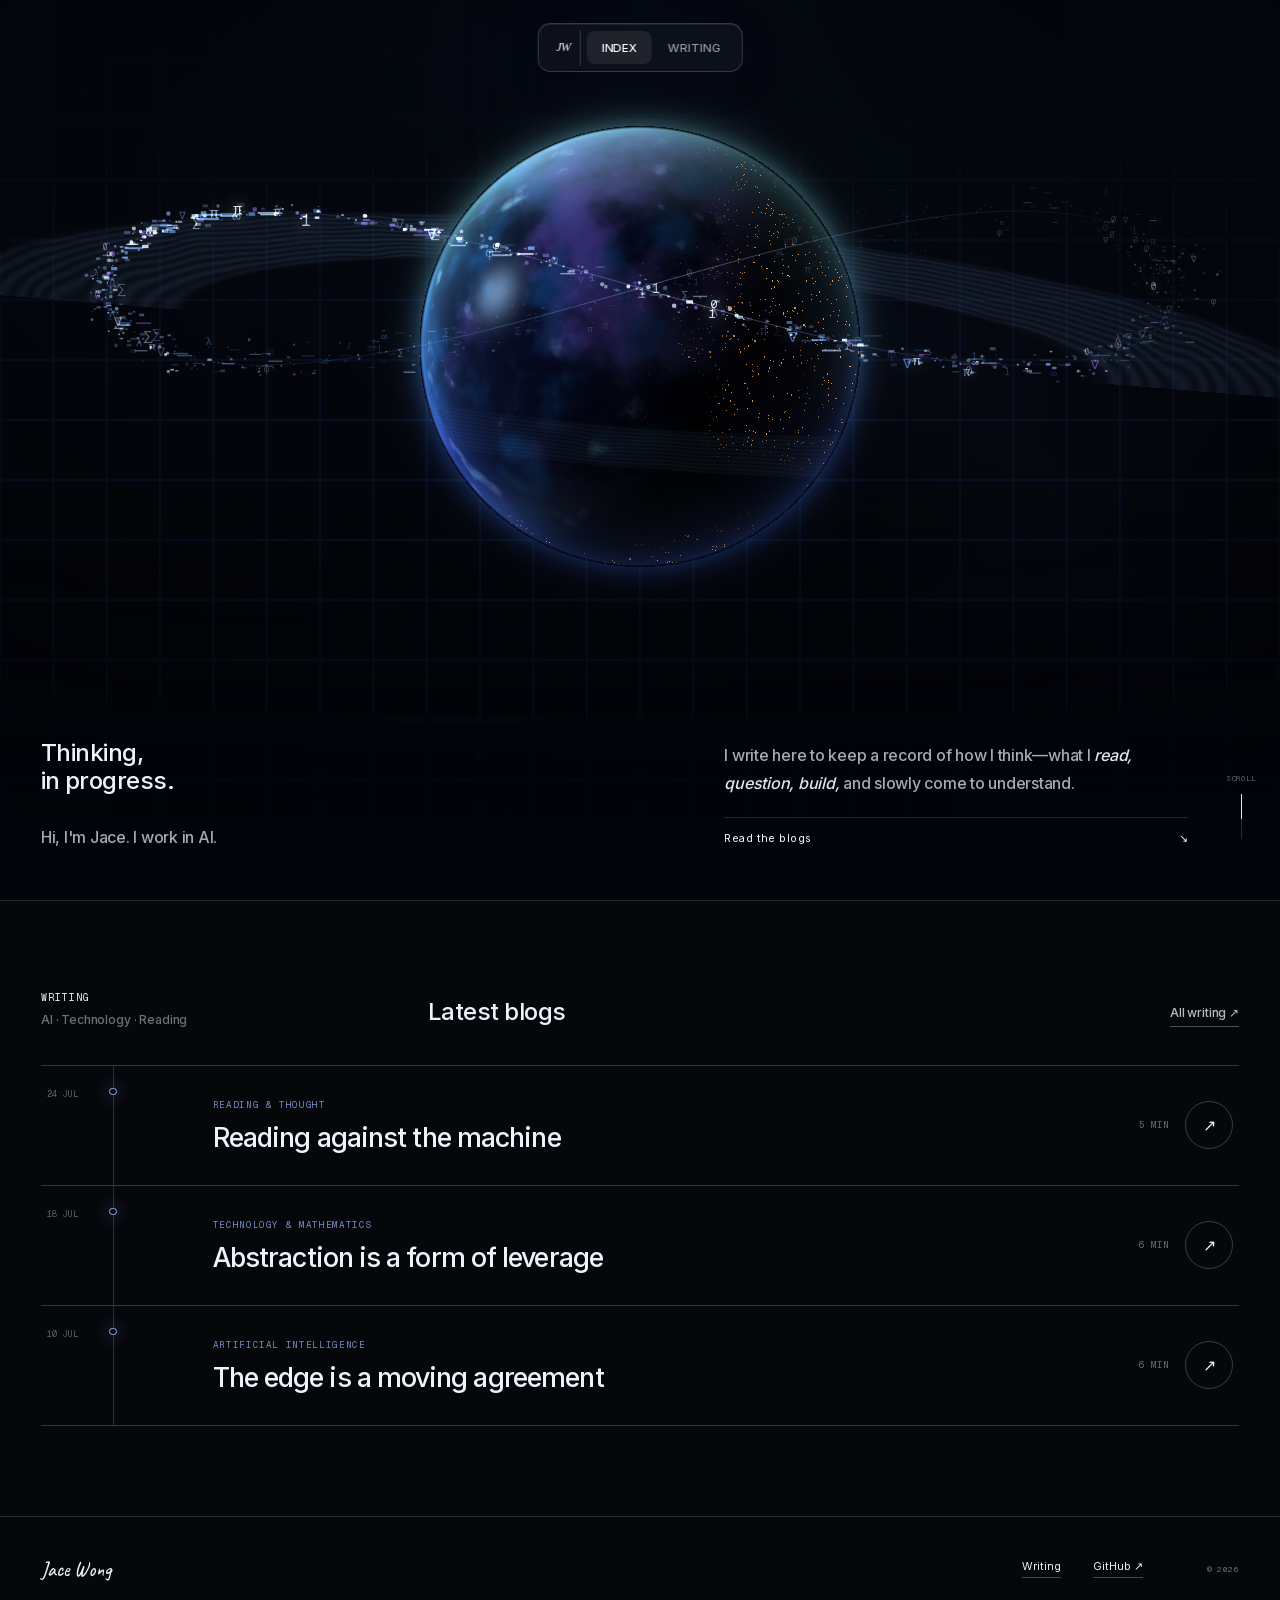
==== commit 0f7bc9b3: "Publish simplified homepage introduction" ====
--- a/index.html
+++ b/index.html
@@ -1,4 +1,4 @@
-<!DOCTYPE html><html lang="en"><head><meta charSet="utf-8"/><meta name="viewport" content="width=device-width, initial-scale=1"/><link rel="preload" href="/_next/static/media/797e433ab948586e-s.p.08e28id.o-okb.woff2" as="font" crossorigin="" type="font/woff2"/><link rel="preload" href="/_next/static/media/83afe278b6a6bb3c-s.p.0q-301v4kxxnr.woff2" as="font" crossorigin="" type="font/woff2"/><link rel="preload" href="/_next/static/media/a85fe84266768609-s.p.05b418i5bs~lg.woff2" as="font" crossorigin="" type="font/woff2"/><link rel="stylesheet" href="/_next/static/chunks/10of8t02f2~ln.css" data-precedence="next"/><link rel="preload" as="script" fetchPriority="low" href="/_next/static/chunks/05tsy9pxtuyv0.js"/><script src="/_next/static/chunks/0~a-tg4mrls06.js" async=""></script><script src="/_next/static/chunks/10u3y4bw1ayzs.js" async=""></script><script src="/_next/static/chunks/turbopack-0v8mwf1o1zp1f.js" async=""></script><script src="/_next/static/chunks/01xlw8hd842-c.js" async=""></script><script src="/_next/static/chunks/0d3shmwh5_nmn.js" async=""></script><script src="/_next/static/chunks/12g1dsmpd9b.r.js" async=""></script><script src="/_next/static/chunks/1081buoevnb_v.js" async=""></script><meta name="next-size-adjust" content=""/><title>Jace Wong — Intelligence &amp; Beyond</title><meta name="description" content="Jace Wong is an AI practitioner writing about technology, philosophy, mathematics, reading, and the structures of intelligence."/><meta name="author" content="Jace Wong"/><meta name="keywords" content="Jace Wong,artificial intelligence,AI,technology,philosophy,mathematics,reading,personal blog"/><meta name="creator" content="Jace Wong"/><meta name="robots" content="index, follow"/><meta property="og:title" content="Jace Wong — Intelligence &amp; Beyond"/><meta property="og:description" content="Notes on artificial intelligence, technology, philosophy, mathematics, and reading."/><meta property="og:url" content="https://jacewong-ai.github.io/"/><meta property="og:site_name" content="Jace Wong"/><meta property="og:image" content="https://jacewong-ai.github.io/og.png"/><meta property="og:image:width" content="1731"/><meta property="og:image:height" content="909"/><meta property="og:image:alt" content="Jace Wong — Intelligence &amp; Beyond"/><meta property="og:type" content="website"/><meta name="twitter:card" content="summary_large_image"/><meta name="twitter:title" content="Jace Wong — Intelligence &amp; Beyond"/><meta name="twitter:description" content="AI, technology, philosophy, mathematics, and reading—in working form."/><meta name="twitter:image" content="https://jacewong-ai.github.io/og.png"/><script>
+<!DOCTYPE html><html lang="en"><head><meta charSet="utf-8"/><meta name="viewport" content="width=device-width, initial-scale=1"/><link rel="preload" href="/_next/static/media/797e433ab948586e-s.p.08e28id.o-okb.woff2" as="font" crossorigin="" type="font/woff2"/><link rel="preload" href="/_next/static/media/83afe278b6a6bb3c-s.p.0q-301v4kxxnr.woff2" as="font" crossorigin="" type="font/woff2"/><link rel="preload" href="/_next/static/media/a85fe84266768609-s.p.05b418i5bs~lg.woff2" as="font" crossorigin="" type="font/woff2"/><link rel="stylesheet" href="/_next/static/chunks/10of8t02f2~ln.css" data-precedence="next"/><link rel="preload" as="script" fetchPriority="low" href="/_next/static/chunks/05tsy9pxtuyv0.js"/><script src="/_next/static/chunks/0~a-tg4mrls06.js" async=""></script><script src="/_next/static/chunks/10u3y4bw1ayzs.js" async=""></script><script src="/_next/static/chunks/turbopack-0v8mwf1o1zp1f.js" async=""></script><script src="/_next/static/chunks/01xlw8hd842-c.js" async=""></script><script src="/_next/static/chunks/0d3shmwh5_nmn.js" async=""></script><script src="/_next/static/chunks/12g1dsmpd9b.r.js" async=""></script><script src="/_next/static/chunks/0n~iqwbypy-2k.js" async=""></script><meta name="next-size-adjust" content=""/><title>Jace Wong — Intelligence &amp; Beyond</title><meta name="description" content="Jace Wong is an AI practitioner writing about technology, philosophy, mathematics, reading, and the structures of intelligence."/><meta name="author" content="Jace Wong"/><meta name="keywords" content="Jace Wong,artificial intelligence,AI,technology,philosophy,mathematics,reading,personal blog"/><meta name="creator" content="Jace Wong"/><meta name="robots" content="index, follow"/><meta property="og:title" content="Jace Wong — Intelligence &amp; Beyond"/><meta property="og:description" content="Notes on artificial intelligence, technology, philosophy, mathematics, and reading."/><meta property="og:url" content="https://jacewong-ai.github.io/"/><meta property="og:site_name" content="Jace Wong"/><meta property="og:image" content="https://jacewong-ai.github.io/og.png"/><meta property="og:image:width" content="1731"/><meta property="og:image:height" content="909"/><meta property="og:image:alt" content="Jace Wong — Intelligence &amp; Beyond"/><meta property="og:type" content="website"/><meta name="twitter:card" content="summary_large_image"/><meta name="twitter:title" content="Jace Wong — Intelligence &amp; Beyond"/><meta name="twitter:description" content="AI, technology, philosophy, mathematics, and reading—in working form."/><meta name="twitter:image" content="https://jacewong-ai.github.io/og.png"/><script>
   (() => {
     try {
       const saved = localStorage.getItem("jace-theme");
@@ -8,4 +8,4 @@
       document.documentElement.dataset.theme = "light";
     }
   })();
-</script><script src="/_next/static/chunks/03~yq9q893hmn.js" noModule=""></script></head><body class="inter_7b064e0d-module__MOT0tq__variable geist_mono_8d43a2aa-module__8Li5zG__variable caveat_2cf85171-module__Rb_A3a__variable"><div hidden=""><!--$--><!--/$--></div><main class="home-v2"><section class="home-hero"><div class="planet-field"><canvas aria-hidden="true"></canvas><div class="planet-fallback" aria-hidden="true"></div></div><div class="symbol-stream" aria-hidden="true"><canvas></canvas></div><header class="site-header"><a class="brand-mark" aria-label="Jace Wong — home" href="/"><span>JW</span><i aria-hidden="true"></i></a><nav class="main-nav"><a class="is-active" href="/"><span>Index</span></a><a href="/blog/"><span>Writing</span></a></nav><div class="nav-actions"><button class="theme-toggle" type="button" aria-label="Switch to dark mode"><span class="theme-orbit" aria-hidden="true"><i></i></span><span>Nocturne</span></button><button class="menu-toggle" type="button" aria-label="Toggle navigation" aria-expanded="false"><i></i><i></i></button></div></header><div class="home-hero-copy"><div class="home-introduction"><h1><span class="reveal-words is-visible is-auto" aria-label="Essays and experiments" style="--reveal-delay:0ms"><span><span class="word-clip" aria-hidden="true"><span style="--word-index:0">Essays</span></span> </span><span><span class="word-clip" aria-hidden="true"><span style="--word-index:1">and</span></span> </span><span><span class="word-clip" aria-hidden="true"><span style="--word-index:2">experiments</span></span> </span></span><br/><span class="reveal-words is-visible is-auto" aria-label="on intelligence." style="--reveal-delay:240ms"><span><span class="word-clip" aria-hidden="true"><span style="--word-index:0">on</span></span> </span><span><span class="word-clip" aria-hidden="true"><span style="--word-index:1">intelligence.</span></span> </span></span></h1><p>Hi, I&#x27;m Jace, and this is my blog. I write about AI,<em>software, mathematics,</em> and the books that shape how I think.</p></div><div class="home-notebook"><p>Each piece aims to make difficult ideas easier to explore through clear writing, <em>visualizations,</em> and small<!-- --> <em>interactive experiments.</em></p><a href="/blog/">Read the essays <span>↘</span></a></div></div><div class="home-scroll-note" aria-hidden="true"><span>Scroll</span><i></i></div></section><section class="home-writing" id="writing"><header data-reveal="true"><div><p>Writing</p><span>AI · Technology · Reading</span></div><h2>Latest blogs</h2><a href="/blog/">All writing ↗</a></header><div class="home-posts"><a class="home-post accent-cyan" data-reveal="true" href="/blog/reading-against-the-machine/"><div class="home-post-timeline" aria-label="July 24, 2026"><time dateTime="2026-07-24">24 JUL</time><i aria-hidden="true"></i></div><div><p>Reading &amp; Thought</p><h3><span class="reveal-words" data-reveal-words="" aria-label="Reading against the machine" style="--reveal-delay:0ms"><span><span class="word-clip" aria-hidden="true"><span style="--word-index:0">Reading</span></span> </span><span><span class="word-clip" aria-hidden="true"><span style="--word-index:1">against</span></span> </span><span><span class="word-clip" aria-hidden="true"><span style="--word-index:2">the</span></span> </span><span><span class="word-clip" aria-hidden="true"><span style="--word-index:3">machine</span></span> </span></span></h3></div><div class="home-post-meta"><span>5 min</span><i>↗</i></div></a><a class="home-post accent-amber" data-reveal="true" href="/blog/abstraction-is-a-form-of-leverage/"><div class="home-post-timeline" aria-label="July 18, 2026"><time dateTime="2026-07-18">18 JUL</time><i aria-hidden="true"></i></div><div><p>Technology &amp; Mathematics</p><h3><span class="reveal-words" data-reveal-words="" aria-label="Abstraction is a form of leverage" style="--reveal-delay:90ms"><span><span class="word-clip" aria-hidden="true"><span style="--word-index:0">Abstraction</span></span> </span><span><span class="word-clip" aria-hidden="true"><span style="--word-index:1">is</span></span> </span><span><span class="word-clip" aria-hidden="true"><span style="--word-index:2">a</span></span> </span><span><span class="word-clip" aria-hidden="true"><span style="--word-index:3">form</span></span> </span><span><span class="word-clip" aria-hidden="true"><span style="--word-index:4">of</span></span> </span><span><span class="word-clip" aria-hidden="true"><span style="--word-index:5">leverage</span></span> </span></span></h3></div><div class="home-post-meta"><span>6 min</span><i>↗</i></div></a><a class="home-post accent-violet" data-reveal="true" href="/blog/the-edge-is-a-moving-agreement/"><div class="home-post-timeline" aria-label="July 10, 2026"><time dateTime="2026-07-10">10 JUL</time><i aria-hidden="true"></i></div><div><p>Artificial Intelligence</p><h3><span class="reveal-words" data-reveal-words="" aria-label="The edge is a moving agreement" style="--reveal-delay:180ms"><span><span class="word-clip" aria-hidden="true"><span style="--word-index:0">The</span></span> </span><span><span class="word-clip" aria-hidden="true"><span style="--word-index:1">edge</span></span> </span><span><span class="word-clip" aria-hidden="true"><span style="--word-index:2">is</span></span> </span><span><span class="word-clip" aria-hidden="true"><span style="--word-index:3">a</span></span> </span><span><span class="word-clip" aria-hidden="true"><span style="--word-index:4">moving</span></span> </span><span><span class="word-clip" aria-hidden="true"><span style="--word-index:5">agreement</span></span> </span></span></h3></div><div class="home-post-meta"><span>6 min</span><i>↗</i></div></a></div></section><footer class="site-footer"><div><a class="footer-signature" href="/">Jace Wong</a></div><div class="footer-links"><a href="/blog/">Writing</a><a href="https://github.com/JaceWong-ai" target="_blank" rel="noreferrer">GitHub ↗</a></div><p class="footer-meta">© <!-- -->2026</p></footer></main><!--$--><!--/$--><script src="/_next/static/chunks/05tsy9pxtuyv0.js" id="_R_" async=""></script><script>(self.__next_f=self.__next_f||[]).push([0])</script><script>self.__next_f.push([1,"1:\"$Sreact.fragment\"\n2:I[39756,[\"/_next/static/chunks/01xlw8hd842-c.js\",\"/_next/static/chunks/0d3shmwh5_nmn.js\"],\"default\"]\n3:I[37457,[\"/_next/static/chunks/01xlw8hd842-c.js\",\"/_next/static/chunks/0d3shmwh5_nmn.js\"],\"default\"]\n4:I[73478,[\"/_next/static/chunks/01xlw8hd842-c.js\",\"/_next/static/chunks/0d3shmwh5_nmn.js\",\"/_next/static/chunks/12g1dsmpd9b.r.js\"],\"SiteNav\"]\n5:I[22016,[\"/_next/static/chunks/01xlw8hd842-c.js\",\"/_next/static/chunks/0d3shmwh5_nmn.js\",\"/_next/static/chunks/12g1dsmpd9b.r.js\"],\"\"]\n6:I[47257,[\"/_next/static/chunks/01xlw8hd842-c.js\",\"/_next/static/chunks/0d3shmwh5_nmn.js\"],\"ClientPageRoot\"]\n7:I[31713,[\"/_next/static/chunks/01xlw8hd842-c.js\",\"/_next/static/chunks/0d3shmwh5_nmn.js\",\"/_next/static/chunks/1081buoevnb_v.js\"],\"default\"]\na:I[97367,[\"/_next/static/chunks/01xlw8hd842-c.js\",\"/_next/static/chunks/0d3shmwh5_nmn.js\"],\"OutletBoundary\"]\nb:\"$Sreact.suspense\"\nd:I[97367,[\"/_next/static/chunks/01xlw8hd842-c.js\",\"/_next/static/chunks/0d3shmwh5_nmn.js\"],\"ViewportBoundary\"]\nf:I[97367,[\"/_next/static/chunks/01xlw8hd842-c.js\",\"/_next/static/chunks/0d3shmwh5_nmn.js\"],\"MetadataBoundary\"]\n11:I[68027,[\"/_next/static/chunks/01xlw8hd842-c.js\",\"/_next/static/chunks/0d3shmwh5_nmn.js\"],\"default\",1]\n:HL[\"/_next/static/chunks/10of8t02f2~ln.css\",\"style\"]\n:HL[\"/_next/static/media/797e433ab948586e-s.p.08e28id.o-okb.woff2\",\"font\",{\"crossOrigin\":\"\",\"type\":\"font/woff2\"}]\n:HL[\"/_next/static/media/83afe278b6a6bb3c-s.p.0q-301v4kxxnr.woff2\",\"font\",{\"crossOrigin\":\"\",\"type\":\"font/woff2\"}]\n:HL[\"/_next/static/media/a85fe84266768609-s.p.05b418i5bs~lg.woff2\",\"font\",{\"crossOrigin\":\"\",\"type\":\"font/woff2\"}]\n"])</script><script>self.__next_f.push([1,"0:{\"P\":null,\"c\":[\"\",\"\"],\"q\":\"\",\"i\":false,\"f\":[[[\"\",{\"children\":[\"__PAGE__\",{}]},\"$undefined\",\"$undefined\",16],[[\"$\",\"$1\",\"c\",{\"children\":[[[\"$\",\"link\",\"0\",{\"rel\":\"stylesheet\",\"href\":\"/_next/static/chunks/10of8t02f2~ln.css\",\"precedence\":\"next\",\"crossOrigin\":\"$undefined\",\"nonce\":\"$undefined\"}],[\"$\",\"script\",\"script-0\",{\"src\":\"/_next/static/chunks/01xlw8hd842-c.js\",\"async\":true,\"nonce\":\"$undefined\"}],[\"$\",\"script\",\"script-1\",{\"src\":\"/_next/static/chunks/0d3shmwh5_nmn.js\",\"async\":true,\"nonce\":\"$undefined\"}]],[\"$\",\"html\",null,{\"lang\":\"en\",\"suppressHydrationWarning\":true,\"children\":[[\"$\",\"head\",null,{\"children\":[\"$\",\"script\",null,{\"dangerouslySetInnerHTML\":{\"__html\":\"\\n  (() =\u003e {\\n    try {\\n      const saved = localStorage.getItem(\\\"jace-theme\\\");\\n      const preferred = matchMedia(\\\"(prefers-color-scheme: dark)\\\").matches ? \\\"dark\\\" : \\\"light\\\";\\n      document.documentElement.dataset.theme = saved || preferred;\\n    } catch (_) {\\n      document.documentElement.dataset.theme = \\\"light\\\";\\n    }\\n  })();\\n\"}}]}],[\"$\",\"body\",null,{\"className\":\"inter_7b064e0d-module__MOT0tq__variable geist_mono_8d43a2aa-module__8Li5zG__variable caveat_2cf85171-module__Rb_A3a__variable\",\"children\":[\"$\",\"$L2\",null,{\"parallelRouterKey\":\"children\",\"error\":\"$undefined\",\"errorStyles\":\"$undefined\",\"errorScripts\":\"$undefined\",\"template\":[\"$\",\"$L3\",null,{}],\"templateStyles\":\"$undefined\",\"templateScripts\":\"$undefined\",\"notFound\":[[\"$\",\"main\",null,{\"className\":\"not-found-page\",\"children\":[[\"$\",\"$L4\",null,{}],[\"$\",\"div\",null,{\"children\":[[\"$\",\"span\",null,{\"children\":\"404 / UNMAPPED TERRITORY\"}],[\"$\",\"h1\",null,{\"children\":[\"This edge has\",[\"$\",\"br\",null,{}],[\"$\",\"em\",null,{\"children\":\"moved elsewhere.\"}]]}],[\"$\",\"$L5\",null,{\"href\":\"/\",\"className\":\"text-link\",\"children\":[\"Return to the known map \",[\"$\",\"i\",null,{\"children\":\"↙\"}]]}]]}]]}],[]],\"forbidden\":\"$undefined\",\"unauthorized\":\"$undefined\"}]}]]}]]}],{\"children\":[[\"$\",\"$1\",\"c\",{\"children\":[[\"$\",\"$L6\",null,{\"Component\":\"$7\",\"serverProvidedParams\":{\"searchParams\":{},\"params\":{},\"promises\":[\"$@8\",\"$@9\"]}}],[[\"$\",\"script\",\"script-0\",{\"src\":\"/_next/static/chunks/1081buoevnb_v.js\",\"async\":true,\"nonce\":\"$undefined\"}]],[\"$\",\"$La\",null,{\"children\":[\"$\",\"$b\",null,{\"name\":\"Next.MetadataOutlet\",\"children\":\"$@c\"}]}]]}],{},null,false,null]},null,false,null],[\"$\",\"$1\",\"h\",{\"children\":[null,[\"$\",\"$Ld\",null,{\"children\":\"$Le\"}],[\"$\",\"div\",null,{\"hidden\":true,\"children\":[\"$\",\"$Lf\",null,{\"children\":[\"$\",\"$b\",null,{\"name\":\"Next.Metadata\",\"children\":\"$L10\"}]}]}],[\"$\",\"meta\",null,{\"name\":\"next-size-adjust\",\"content\":\"\"}]]}],false]],\"m\":\"$undefined\",\"G\":[\"$11\",[[\"$\",\"link\",\"0\",{\"rel\":\"stylesheet\",\"href\":\"/_next/static/chunks/10of8t02f2~ln.css\",\"precedence\":\"next\",\"crossOrigin\":\"$undefined\",\"nonce\":\"$undefined\"}]]],\"S\":true,\"h\":null,\"s\":\"$undefined\",\"l\":\"$undefined\",\"p\":\"$undefined\",\"d\":\"$undefined\",\"b\":\"VsW8asL2kJ8Q1By-QKPaW\"}\n"])</script><script>self.__next_f.push([1,"8:{}\n9:\"$0:f:0:1:1:children:0:props:children:0:props:serverProvidedParams:params\"\n"])</script><script>self.__next_f.push([1,"e:[[\"$\",\"meta\",\"0\",{\"charSet\":\"utf-8\"}],[\"$\",\"meta\",\"1\",{\"name\":\"viewport\",\"content\":\"width=device-width, initial-scale=1\"}]]\n"])</script><script>self.__next_f.push([1,"c:null\n"])</script><script>self.__next_f.push([1,"10:[[\"$\",\"title\",\"0\",{\"children\":\"Jace Wong — Intelligence \u0026 Beyond\"}],[\"$\",\"meta\",\"1\",{\"name\":\"description\",\"content\":\"Jace Wong is an AI practitioner writing about technology, philosophy, mathematics, reading, and the structures of intelligence.\"}],[\"$\",\"meta\",\"2\",{\"name\":\"author\",\"content\":\"Jace Wong\"}],[\"$\",\"meta\",\"3\",{\"name\":\"keywords\",\"content\":\"Jace Wong,artificial intelligence,AI,technology,philosophy,mathematics,reading,personal blog\"}],[\"$\",\"meta\",\"4\",{\"name\":\"creator\",\"content\":\"Jace Wong\"}],[\"$\",\"meta\",\"5\",{\"name\":\"robots\",\"content\":\"index, follow\"}],[\"$\",\"meta\",\"6\",{\"property\":\"og:title\",\"content\":\"Jace Wong — Intelligence \u0026 Beyond\"}],[\"$\",\"meta\",\"7\",{\"property\":\"og:description\",\"content\":\"Notes on artificial intelligence, technology, philosophy, mathematics, and reading.\"}],[\"$\",\"meta\",\"8\",{\"property\":\"og:url\",\"content\":\"https://jacewong-ai.github.io/\"}],[\"$\",\"meta\",\"9\",{\"property\":\"og:site_name\",\"content\":\"Jace Wong\"}],[\"$\",\"meta\",\"10\",{\"property\":\"og:image\",\"content\":\"https://jacewong-ai.github.io/og.png\"}],[\"$\",\"meta\",\"11\",{\"property\":\"og:image:width\",\"content\":\"1731\"}],[\"$\",\"meta\",\"12\",{\"property\":\"og:image:height\",\"content\":\"909\"}],[\"$\",\"meta\",\"13\",{\"property\":\"og:image:alt\",\"content\":\"Jace Wong — Intelligence \u0026 Beyond\"}],[\"$\",\"meta\",\"14\",{\"property\":\"og:type\",\"content\":\"website\"}],[\"$\",\"meta\",\"15\",{\"name\":\"twitter:card\",\"content\":\"summary_large_image\"}],[\"$\",\"meta\",\"16\",{\"name\":\"twitter:title\",\"content\":\"Jace Wong — Intelligence \u0026 Beyond\"}],[\"$\",\"meta\",\"17\",{\"name\":\"twitter:description\",\"content\":\"AI, technology, philosophy, mathematics, and reading—in working form.\"}],[\"$\",\"meta\",\"18\",{\"name\":\"twitter:image\",\"content\":\"https://jacewong-ai.github.io/og.png\"}]]\n"])</script></body></html>+</script><script src="/_next/static/chunks/03~yq9q893hmn.js" noModule=""></script></head><body class="inter_7b064e0d-module__MOT0tq__variable geist_mono_8d43a2aa-module__8Li5zG__variable caveat_2cf85171-module__Rb_A3a__variable"><div hidden=""><!--$--><!--/$--></div><main class="home-v2"><section class="home-hero"><div class="planet-field"><canvas aria-hidden="true"></canvas><div class="planet-fallback" aria-hidden="true"></div></div><div class="symbol-stream" aria-hidden="true"><canvas></canvas></div><header class="site-header"><a class="brand-mark" aria-label="Jace Wong — home" href="/"><span>JW</span><i aria-hidden="true"></i></a><nav class="main-nav"><a class="is-active" href="/"><span>Index</span></a><a href="/blog/"><span>Writing</span></a></nav><div class="nav-actions"><button class="theme-toggle" type="button" aria-label="Switch to dark mode"><span class="theme-orbit" aria-hidden="true"><i></i></span><span>Nocturne</span></button><button class="menu-toggle" type="button" aria-label="Toggle navigation" aria-expanded="false"><i></i><i></i></button></div></header><div class="home-hero-copy"><div class="home-introduction"><h1><span class="reveal-words is-visible is-auto" aria-label="Thinking," style="--reveal-delay:0ms"><span><span class="word-clip" aria-hidden="true"><span style="--word-index:0">Thinking,</span></span> </span></span><br/><span class="reveal-words is-visible is-auto" aria-label="in progress." style="--reveal-delay:240ms"><span><span class="word-clip" aria-hidden="true"><span style="--word-index:0">in</span></span> </span><span><span class="word-clip" aria-hidden="true"><span style="--word-index:1">progress.</span></span> </span></span></h1><p>Hi, I&#x27;m Jace. I work in AI.</p></div><div class="home-notebook"><p>I write here to keep a record of how I think—what I<!-- --> <em>read, question, build,</em> and slowly come to understand.</p><a href="/blog/">Read the blogs <span>↘</span></a></div></div><div class="home-scroll-note" aria-hidden="true"><span>Scroll</span><i></i></div></section><section class="home-writing" id="writing"><header data-reveal="true"><div><p>Writing</p><span>AI · Technology · Reading</span></div><h2>Latest blogs</h2><a href="/blog/">All writing ↗</a></header><div class="home-posts"><a class="home-post accent-cyan" data-reveal="true" href="/blog/reading-against-the-machine/"><div class="home-post-timeline" aria-label="July 24, 2026"><time dateTime="2026-07-24">24 JUL</time><i aria-hidden="true"></i></div><div><p>Reading &amp; Thought</p><h3><span class="reveal-words" data-reveal-words="" aria-label="Reading against the machine" style="--reveal-delay:0ms"><span><span class="word-clip" aria-hidden="true"><span style="--word-index:0">Reading</span></span> </span><span><span class="word-clip" aria-hidden="true"><span style="--word-index:1">against</span></span> </span><span><span class="word-clip" aria-hidden="true"><span style="--word-index:2">the</span></span> </span><span><span class="word-clip" aria-hidden="true"><span style="--word-index:3">machine</span></span> </span></span></h3></div><div class="home-post-meta"><span>5 min</span><i>↗</i></div></a><a class="home-post accent-amber" data-reveal="true" href="/blog/abstraction-is-a-form-of-leverage/"><div class="home-post-timeline" aria-label="July 18, 2026"><time dateTime="2026-07-18">18 JUL</time><i aria-hidden="true"></i></div><div><p>Technology &amp; Mathematics</p><h3><span class="reveal-words" data-reveal-words="" aria-label="Abstraction is a form of leverage" style="--reveal-delay:90ms"><span><span class="word-clip" aria-hidden="true"><span style="--word-index:0">Abstraction</span></span> </span><span><span class="word-clip" aria-hidden="true"><span style="--word-index:1">is</span></span> </span><span><span class="word-clip" aria-hidden="true"><span style="--word-index:2">a</span></span> </span><span><span class="word-clip" aria-hidden="true"><span style="--word-index:3">form</span></span> </span><span><span class="word-clip" aria-hidden="true"><span style="--word-index:4">of</span></span> </span><span><span class="word-clip" aria-hidden="true"><span style="--word-index:5">leverage</span></span> </span></span></h3></div><div class="home-post-meta"><span>6 min</span><i>↗</i></div></a><a class="home-post accent-violet" data-reveal="true" href="/blog/the-edge-is-a-moving-agreement/"><div class="home-post-timeline" aria-label="July 10, 2026"><time dateTime="2026-07-10">10 JUL</time><i aria-hidden="true"></i></div><div><p>Artificial Intelligence</p><h3><span class="reveal-words" data-reveal-words="" aria-label="The edge is a moving agreement" style="--reveal-delay:180ms"><span><span class="word-clip" aria-hidden="true"><span style="--word-index:0">The</span></span> </span><span><span class="word-clip" aria-hidden="true"><span style="--word-index:1">edge</span></span> </span><span><span class="word-clip" aria-hidden="true"><span style="--word-index:2">is</span></span> </span><span><span class="word-clip" aria-hidden="true"><span style="--word-index:3">a</span></span> </span><span><span class="word-clip" aria-hidden="true"><span style="--word-index:4">moving</span></span> </span><span><span class="word-clip" aria-hidden="true"><span style="--word-index:5">agreement</span></span> </span></span></h3></div><div class="home-post-meta"><span>6 min</span><i>↗</i></div></a></div></section><footer class="site-footer"><div><a class="footer-signature" href="/">Jace Wong</a></div><div class="footer-links"><a href="/blog/">Writing</a><a href="https://github.com/JaceWong-ai" target="_blank" rel="noreferrer">GitHub ↗</a></div><p class="footer-meta">© <!-- -->2026</p></footer></main><!--$--><!--/$--><script src="/_next/static/chunks/05tsy9pxtuyv0.js" id="_R_" async=""></script><script>(self.__next_f=self.__next_f||[]).push([0])</script><script>self.__next_f.push([1,"1:\"$Sreact.fragment\"\n2:I[39756,[\"/_next/static/chunks/01xlw8hd842-c.js\",\"/_next/static/chunks/0d3shmwh5_nmn.js\"],\"default\"]\n3:I[37457,[\"/_next/static/chunks/01xlw8hd842-c.js\",\"/_next/static/chunks/0d3shmwh5_nmn.js\"],\"default\"]\n4:I[73478,[\"/_next/static/chunks/01xlw8hd842-c.js\",\"/_next/static/chunks/0d3shmwh5_nmn.js\",\"/_next/static/chunks/12g1dsmpd9b.r.js\"],\"SiteNav\"]\n5:I[22016,[\"/_next/static/chunks/01xlw8hd842-c.js\",\"/_next/static/chunks/0d3shmwh5_nmn.js\",\"/_next/static/chunks/12g1dsmpd9b.r.js\"],\"\"]\n6:I[47257,[\"/_next/static/chunks/01xlw8hd842-c.js\",\"/_next/static/chunks/0d3shmwh5_nmn.js\"],\"ClientPageRoot\"]\n7:I[31713,[\"/_next/static/chunks/01xlw8hd842-c.js\",\"/_next/static/chunks/0d3shmwh5_nmn.js\",\"/_next/static/chunks/0n~iqwbypy-2k.js\"],\"default\"]\na:I[97367,[\"/_next/static/chunks/01xlw8hd842-c.js\",\"/_next/static/chunks/0d3shmwh5_nmn.js\"],\"OutletBoundary\"]\nb:\"$Sreact.suspense\"\nd:I[97367,[\"/_next/static/chunks/01xlw8hd842-c.js\",\"/_next/static/chunks/0d3shmwh5_nmn.js\"],\"ViewportBoundary\"]\nf:I[97367,[\"/_next/static/chunks/01xlw8hd842-c.js\",\"/_next/static/chunks/0d3shmwh5_nmn.js\"],\"MetadataBoundary\"]\n11:I[68027,[\"/_next/static/chunks/01xlw8hd842-c.js\",\"/_next/static/chunks/0d3shmwh5_nmn.js\"],\"default\",1]\n:HL[\"/_next/static/chunks/10of8t02f2~ln.css\",\"style\"]\n:HL[\"/_next/static/media/797e433ab948586e-s.p.08e28id.o-okb.woff2\",\"font\",{\"crossOrigin\":\"\",\"type\":\"font/woff2\"}]\n:HL[\"/_next/static/media/83afe278b6a6bb3c-s.p.0q-301v4kxxnr.woff2\",\"font\",{\"crossOrigin\":\"\",\"type\":\"font/woff2\"}]\n:HL[\"/_next/static/media/a85fe84266768609-s.p.05b418i5bs~lg.woff2\",\"font\",{\"crossOrigin\":\"\",\"type\":\"font/woff2\"}]\n"])</script><script>self.__next_f.push([1,"0:{\"P\":null,\"c\":[\"\",\"\"],\"q\":\"\",\"i\":false,\"f\":[[[\"\",{\"children\":[\"__PAGE__\",{}]},\"$undefined\",\"$undefined\",16],[[\"$\",\"$1\",\"c\",{\"children\":[[[\"$\",\"link\",\"0\",{\"rel\":\"stylesheet\",\"href\":\"/_next/static/chunks/10of8t02f2~ln.css\",\"precedence\":\"next\",\"crossOrigin\":\"$undefined\",\"nonce\":\"$undefined\"}],[\"$\",\"script\",\"script-0\",{\"src\":\"/_next/static/chunks/01xlw8hd842-c.js\",\"async\":true,\"nonce\":\"$undefined\"}],[\"$\",\"script\",\"script-1\",{\"src\":\"/_next/static/chunks/0d3shmwh5_nmn.js\",\"async\":true,\"nonce\":\"$undefined\"}]],[\"$\",\"html\",null,{\"lang\":\"en\",\"suppressHydrationWarning\":true,\"children\":[[\"$\",\"head\",null,{\"children\":[\"$\",\"script\",null,{\"dangerouslySetInnerHTML\":{\"__html\":\"\\n  (() =\u003e {\\n    try {\\n      const saved = localStorage.getItem(\\\"jace-theme\\\");\\n      const preferred = matchMedia(\\\"(prefers-color-scheme: dark)\\\").matches ? \\\"dark\\\" : \\\"light\\\";\\n      document.documentElement.dataset.theme = saved || preferred;\\n    } catch (_) {\\n      document.documentElement.dataset.theme = \\\"light\\\";\\n    }\\n  })();\\n\"}}]}],[\"$\",\"body\",null,{\"className\":\"inter_7b064e0d-module__MOT0tq__variable geist_mono_8d43a2aa-module__8Li5zG__variable caveat_2cf85171-module__Rb_A3a__variable\",\"children\":[\"$\",\"$L2\",null,{\"parallelRouterKey\":\"children\",\"error\":\"$undefined\",\"errorStyles\":\"$undefined\",\"errorScripts\":\"$undefined\",\"template\":[\"$\",\"$L3\",null,{}],\"templateStyles\":\"$undefined\",\"templateScripts\":\"$undefined\",\"notFound\":[[\"$\",\"main\",null,{\"className\":\"not-found-page\",\"children\":[[\"$\",\"$L4\",null,{}],[\"$\",\"div\",null,{\"children\":[[\"$\",\"span\",null,{\"children\":\"404 / UNMAPPED TERRITORY\"}],[\"$\",\"h1\",null,{\"children\":[\"This edge has\",[\"$\",\"br\",null,{}],[\"$\",\"em\",null,{\"children\":\"moved elsewhere.\"}]]}],[\"$\",\"$L5\",null,{\"href\":\"/\",\"className\":\"text-link\",\"children\":[\"Return to the known map \",[\"$\",\"i\",null,{\"children\":\"↙\"}]]}]]}]]}],[]],\"forbidden\":\"$undefined\",\"unauthorized\":\"$undefined\"}]}]]}]]}],{\"children\":[[\"$\",\"$1\",\"c\",{\"children\":[[\"$\",\"$L6\",null,{\"Component\":\"$7\",\"serverProvidedParams\":{\"searchParams\":{},\"params\":{},\"promises\":[\"$@8\",\"$@9\"]}}],[[\"$\",\"script\",\"script-0\",{\"src\":\"/_next/static/chunks/0n~iqwbypy-2k.js\",\"async\":true,\"nonce\":\"$undefined\"}]],[\"$\",\"$La\",null,{\"children\":[\"$\",\"$b\",null,{\"name\":\"Next.MetadataOutlet\",\"children\":\"$@c\"}]}]]}],{},null,false,null]},null,false,null],[\"$\",\"$1\",\"h\",{\"children\":[null,[\"$\",\"$Ld\",null,{\"children\":\"$Le\"}],[\"$\",\"div\",null,{\"hidden\":true,\"children\":[\"$\",\"$Lf\",null,{\"children\":[\"$\",\"$b\",null,{\"name\":\"Next.Metadata\",\"children\":\"$L10\"}]}]}],[\"$\",\"meta\",null,{\"name\":\"next-size-adjust\",\"content\":\"\"}]]}],false]],\"m\":\"$undefined\",\"G\":[\"$11\",[[\"$\",\"link\",\"0\",{\"rel\":\"stylesheet\",\"href\":\"/_next/static/chunks/10of8t02f2~ln.css\",\"precedence\":\"next\",\"crossOrigin\":\"$undefined\",\"nonce\":\"$undefined\"}]]],\"S\":true,\"h\":null,\"s\":\"$undefined\",\"l\":\"$undefined\",\"p\":\"$undefined\",\"d\":\"$undefined\",\"b\":\"v_w9oI6n1D1nDZ2qvYW7T\"}\n"])</script><script>self.__next_f.push([1,"8:{}\n9:\"$0:f:0:1:1:children:0:props:children:0:props:serverProvidedParams:params\"\n"])</script><script>self.__next_f.push([1,"e:[[\"$\",\"meta\",\"0\",{\"charSet\":\"utf-8\"}],[\"$\",\"meta\",\"1\",{\"name\":\"viewport\",\"content\":\"width=device-width, initial-scale=1\"}]]\n"])</script><script>self.__next_f.push([1,"c:null\n"])</script><script>self.__next_f.push([1,"10:[[\"$\",\"title\",\"0\",{\"children\":\"Jace Wong — Intelligence \u0026 Beyond\"}],[\"$\",\"meta\",\"1\",{\"name\":\"description\",\"content\":\"Jace Wong is an AI practitioner writing about technology, philosophy, mathematics, reading, and the structures of intelligence.\"}],[\"$\",\"meta\",\"2\",{\"name\":\"author\",\"content\":\"Jace Wong\"}],[\"$\",\"meta\",\"3\",{\"name\":\"keywords\",\"content\":\"Jace Wong,artificial intelligence,AI,technology,philosophy,mathematics,reading,personal blog\"}],[\"$\",\"meta\",\"4\",{\"name\":\"creator\",\"content\":\"Jace Wong\"}],[\"$\",\"meta\",\"5\",{\"name\":\"robots\",\"content\":\"index, follow\"}],[\"$\",\"meta\",\"6\",{\"property\":\"og:title\",\"content\":\"Jace Wong — Intelligence \u0026 Beyond\"}],[\"$\",\"meta\",\"7\",{\"property\":\"og:description\",\"content\":\"Notes on artificial intelligence, technology, philosophy, mathematics, and reading.\"}],[\"$\",\"meta\",\"8\",{\"property\":\"og:url\",\"content\":\"https://jacewong-ai.github.io/\"}],[\"$\",\"meta\",\"9\",{\"property\":\"og:site_name\",\"content\":\"Jace Wong\"}],[\"$\",\"meta\",\"10\",{\"property\":\"og:image\",\"content\":\"https://jacewong-ai.github.io/og.png\"}],[\"$\",\"meta\",\"11\",{\"property\":\"og:image:width\",\"content\":\"1731\"}],[\"$\",\"meta\",\"12\",{\"property\":\"og:image:height\",\"content\":\"909\"}],[\"$\",\"meta\",\"13\",{\"property\":\"og:image:alt\",\"content\":\"Jace Wong — Intelligence \u0026 Beyond\"}],[\"$\",\"meta\",\"14\",{\"property\":\"og:type\",\"content\":\"website\"}],[\"$\",\"meta\",\"15\",{\"name\":\"twitter:card\",\"content\":\"summary_large_image\"}],[\"$\",\"meta\",\"16\",{\"name\":\"twitter:title\",\"content\":\"Jace Wong — Intelligence \u0026 Beyond\"}],[\"$\",\"meta\",\"17\",{\"name\":\"twitter:description\",\"content\":\"AI, technology, philosophy, mathematics, and reading—in working form.\"}],[\"$\",\"meta\",\"18\",{\"name\":\"twitter:image\",\"content\":\"https://jacewong-ai.github.io/og.png\"}]]\n"])</script></body></html>
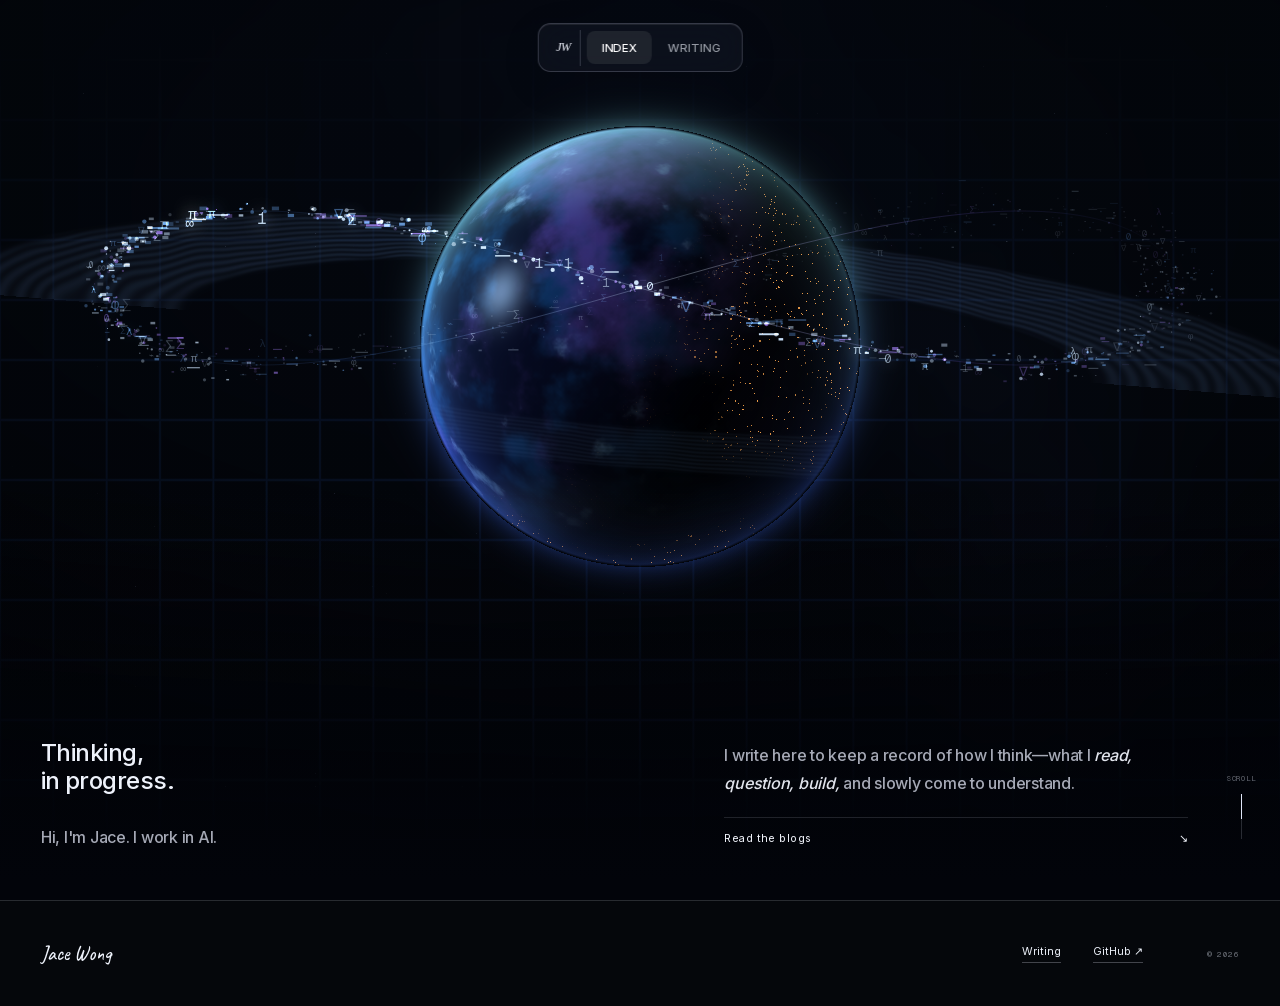
==== commit a4a8a00e: "Unpublish sample blog posts" ====
--- a/index.html
+++ b/index.html
@@ -1,4 +1,4 @@
-<!DOCTYPE html><html lang="en"><head><meta charSet="utf-8"/><meta name="viewport" content="width=device-width, initial-scale=1"/><link rel="preload" href="/_next/static/media/797e433ab948586e-s.p.08e28id.o-okb.woff2" as="font" crossorigin="" type="font/woff2"/><link rel="preload" href="/_next/static/media/83afe278b6a6bb3c-s.p.0q-301v4kxxnr.woff2" as="font" crossorigin="" type="font/woff2"/><link rel="preload" href="/_next/static/media/a85fe84266768609-s.p.05b418i5bs~lg.woff2" as="font" crossorigin="" type="font/woff2"/><link rel="stylesheet" href="/_next/static/chunks/10of8t02f2~ln.css" data-precedence="next"/><link rel="preload" as="script" fetchPriority="low" href="/_next/static/chunks/05tsy9pxtuyv0.js"/><script src="/_next/static/chunks/0~a-tg4mrls06.js" async=""></script><script src="/_next/static/chunks/10u3y4bw1ayzs.js" async=""></script><script src="/_next/static/chunks/turbopack-0v8mwf1o1zp1f.js" async=""></script><script src="/_next/static/chunks/01xlw8hd842-c.js" async=""></script><script src="/_next/static/chunks/0d3shmwh5_nmn.js" async=""></script><script src="/_next/static/chunks/12g1dsmpd9b.r.js" async=""></script><script src="/_next/static/chunks/0n~iqwbypy-2k.js" async=""></script><meta name="next-size-adjust" content=""/><title>Jace Wong — Intelligence &amp; Beyond</title><meta name="description" content="Jace Wong is an AI practitioner writing about technology, philosophy, mathematics, reading, and the structures of intelligence."/><meta name="author" content="Jace Wong"/><meta name="keywords" content="Jace Wong,artificial intelligence,AI,technology,philosophy,mathematics,reading,personal blog"/><meta name="creator" content="Jace Wong"/><meta name="robots" content="index, follow"/><meta property="og:title" content="Jace Wong — Intelligence &amp; Beyond"/><meta property="og:description" content="Notes on artificial intelligence, technology, philosophy, mathematics, and reading."/><meta property="og:url" content="https://jacewong-ai.github.io/"/><meta property="og:site_name" content="Jace Wong"/><meta property="og:image" content="https://jacewong-ai.github.io/og.png"/><meta property="og:image:width" content="1731"/><meta property="og:image:height" content="909"/><meta property="og:image:alt" content="Jace Wong — Intelligence &amp; Beyond"/><meta property="og:type" content="website"/><meta name="twitter:card" content="summary_large_image"/><meta name="twitter:title" content="Jace Wong — Intelligence &amp; Beyond"/><meta name="twitter:description" content="AI, technology, philosophy, mathematics, and reading—in working form."/><meta name="twitter:image" content="https://jacewong-ai.github.io/og.png"/><script>
+<!DOCTYPE html><html lang="en"><head><meta charSet="utf-8"/><meta name="viewport" content="width=device-width, initial-scale=1"/><link rel="preload" href="/_next/static/media/797e433ab948586e-s.p.08e28id.o-okb.woff2" as="font" crossorigin="" type="font/woff2"/><link rel="preload" href="/_next/static/media/83afe278b6a6bb3c-s.p.0q-301v4kxxnr.woff2" as="font" crossorigin="" type="font/woff2"/><link rel="preload" href="/_next/static/media/a85fe84266768609-s.p.05b418i5bs~lg.woff2" as="font" crossorigin="" type="font/woff2"/><link rel="stylesheet" href="/_next/static/chunks/0m_fz6_xpqgr_.css" data-precedence="next"/><link rel="preload" as="script" fetchPriority="low" href="/_next/static/chunks/05tsy9pxtuyv0.js"/><script src="/_next/static/chunks/0~a-tg4mrls06.js" async=""></script><script src="/_next/static/chunks/10u3y4bw1ayzs.js" async=""></script><script src="/_next/static/chunks/turbopack-0v8mwf1o1zp1f.js" async=""></script><script src="/_next/static/chunks/01xlw8hd842-c.js" async=""></script><script src="/_next/static/chunks/0d3shmwh5_nmn.js" async=""></script><script src="/_next/static/chunks/12g1dsmpd9b.r.js" async=""></script><script src="/_next/static/chunks/0ae~2xdd1begf.js" async=""></script><meta name="next-size-adjust" content=""/><title>Jace Wong — Intelligence &amp; Beyond</title><meta name="description" content="Jace Wong is an AI practitioner writing about technology, philosophy, mathematics, reading, and the structures of intelligence."/><meta name="author" content="Jace Wong"/><meta name="keywords" content="Jace Wong,artificial intelligence,AI,technology,philosophy,mathematics,reading,personal blog"/><meta name="creator" content="Jace Wong"/><meta name="robots" content="index, follow"/><meta property="og:title" content="Jace Wong — Intelligence &amp; Beyond"/><meta property="og:description" content="Notes on artificial intelligence, technology, philosophy, mathematics, and reading."/><meta property="og:url" content="https://jacewong-ai.github.io/"/><meta property="og:site_name" content="Jace Wong"/><meta property="og:image" content="https://jacewong-ai.github.io/og.png"/><meta property="og:image:width" content="1731"/><meta property="og:image:height" content="909"/><meta property="og:image:alt" content="Jace Wong — Intelligence &amp; Beyond"/><meta property="og:type" content="website"/><meta name="twitter:card" content="summary_large_image"/><meta name="twitter:title" content="Jace Wong — Intelligence &amp; Beyond"/><meta name="twitter:description" content="AI, technology, philosophy, mathematics, and reading—in working form."/><meta name="twitter:image" content="https://jacewong-ai.github.io/og.png"/><script>
   (() => {
     try {
       const saved = localStorage.getItem("jace-theme");
@@ -8,4 +8,4 @@
       document.documentElement.dataset.theme = "light";
     }
   })();
-</script><script src="/_next/static/chunks/03~yq9q893hmn.js" noModule=""></script></head><body class="inter_7b064e0d-module__MOT0tq__variable geist_mono_8d43a2aa-module__8Li5zG__variable caveat_2cf85171-module__Rb_A3a__variable"><div hidden=""><!--$--><!--/$--></div><main class="home-v2"><section class="home-hero"><div class="planet-field"><canvas aria-hidden="true"></canvas><div class="planet-fallback" aria-hidden="true"></div></div><div class="symbol-stream" aria-hidden="true"><canvas></canvas></div><header class="site-header"><a class="brand-mark" aria-label="Jace Wong — home" href="/"><span>JW</span><i aria-hidden="true"></i></a><nav class="main-nav"><a class="is-active" href="/"><span>Index</span></a><a href="/blog/"><span>Writing</span></a></nav><div class="nav-actions"><button class="theme-toggle" type="button" aria-label="Switch to dark mode"><span class="theme-orbit" aria-hidden="true"><i></i></span><span>Nocturne</span></button><button class="menu-toggle" type="button" aria-label="Toggle navigation" aria-expanded="false"><i></i><i></i></button></div></header><div class="home-hero-copy"><div class="home-introduction"><h1><span class="reveal-words is-visible is-auto" aria-label="Thinking," style="--reveal-delay:0ms"><span><span class="word-clip" aria-hidden="true"><span style="--word-index:0">Thinking,</span></span> </span></span><br/><span class="reveal-words is-visible is-auto" aria-label="in progress." style="--reveal-delay:240ms"><span><span class="word-clip" aria-hidden="true"><span style="--word-index:0">in</span></span> </span><span><span class="word-clip" aria-hidden="true"><span style="--word-index:1">progress.</span></span> </span></span></h1><p>Hi, I&#x27;m Jace. I work in AI.</p></div><div class="home-notebook"><p>I write here to keep a record of how I think—what I<!-- --> <em>read, question, build,</em> and slowly come to understand.</p><a href="/blog/">Read the blogs <span>↘</span></a></div></div><div class="home-scroll-note" aria-hidden="true"><span>Scroll</span><i></i></div></section><section class="home-writing" id="writing"><header data-reveal="true"><div><p>Writing</p><span>AI · Technology · Reading</span></div><h2>Latest blogs</h2><a href="/blog/">All writing ↗</a></header><div class="home-posts"><a class="home-post accent-cyan" data-reveal="true" href="/blog/reading-against-the-machine/"><div class="home-post-timeline" aria-label="July 24, 2026"><time dateTime="2026-07-24">24 JUL</time><i aria-hidden="true"></i></div><div><p>Reading &amp; Thought</p><h3><span class="reveal-words" data-reveal-words="" aria-label="Reading against the machine" style="--reveal-delay:0ms"><span><span class="word-clip" aria-hidden="true"><span style="--word-index:0">Reading</span></span> </span><span><span class="word-clip" aria-hidden="true"><span style="--word-index:1">against</span></span> </span><span><span class="word-clip" aria-hidden="true"><span style="--word-index:2">the</span></span> </span><span><span class="word-clip" aria-hidden="true"><span style="--word-index:3">machine</span></span> </span></span></h3></div><div class="home-post-meta"><span>5 min</span><i>↗</i></div></a><a class="home-post accent-amber" data-reveal="true" href="/blog/abstraction-is-a-form-of-leverage/"><div class="home-post-timeline" aria-label="July 18, 2026"><time dateTime="2026-07-18">18 JUL</time><i aria-hidden="true"></i></div><div><p>Technology &amp; Mathematics</p><h3><span class="reveal-words" data-reveal-words="" aria-label="Abstraction is a form of leverage" style="--reveal-delay:90ms"><span><span class="word-clip" aria-hidden="true"><span style="--word-index:0">Abstraction</span></span> </span><span><span class="word-clip" aria-hidden="true"><span style="--word-index:1">is</span></span> </span><span><span class="word-clip" aria-hidden="true"><span style="--word-index:2">a</span></span> </span><span><span class="word-clip" aria-hidden="true"><span style="--word-index:3">form</span></span> </span><span><span class="word-clip" aria-hidden="true"><span style="--word-index:4">of</span></span> </span><span><span class="word-clip" aria-hidden="true"><span style="--word-index:5">leverage</span></span> </span></span></h3></div><div class="home-post-meta"><span>6 min</span><i>↗</i></div></a><a class="home-post accent-violet" data-reveal="true" href="/blog/the-edge-is-a-moving-agreement/"><div class="home-post-timeline" aria-label="July 10, 2026"><time dateTime="2026-07-10">10 JUL</time><i aria-hidden="true"></i></div><div><p>Artificial Intelligence</p><h3><span class="reveal-words" data-reveal-words="" aria-label="The edge is a moving agreement" style="--reveal-delay:180ms"><span><span class="word-clip" aria-hidden="true"><span style="--word-index:0">The</span></span> </span><span><span class="word-clip" aria-hidden="true"><span style="--word-index:1">edge</span></span> </span><span><span class="word-clip" aria-hidden="true"><span style="--word-index:2">is</span></span> </span><span><span class="word-clip" aria-hidden="true"><span style="--word-index:3">a</span></span> </span><span><span class="word-clip" aria-hidden="true"><span style="--word-index:4">moving</span></span> </span><span><span class="word-clip" aria-hidden="true"><span style="--word-index:5">agreement</span></span> </span></span></h3></div><div class="home-post-meta"><span>6 min</span><i>↗</i></div></a></div></section><footer class="site-footer"><div><a class="footer-signature" href="/">Jace Wong</a></div><div class="footer-links"><a href="/blog/">Writing</a><a href="https://github.com/JaceWong-ai" target="_blank" rel="noreferrer">GitHub ↗</a></div><p class="footer-meta">© <!-- -->2026</p></footer></main><!--$--><!--/$--><script src="/_next/static/chunks/05tsy9pxtuyv0.js" id="_R_" async=""></script><script>(self.__next_f=self.__next_f||[]).push([0])</script><script>self.__next_f.push([1,"1:\"$Sreact.fragment\"\n2:I[39756,[\"/_next/static/chunks/01xlw8hd842-c.js\",\"/_next/static/chunks/0d3shmwh5_nmn.js\"],\"default\"]\n3:I[37457,[\"/_next/static/chunks/01xlw8hd842-c.js\",\"/_next/static/chunks/0d3shmwh5_nmn.js\"],\"default\"]\n4:I[73478,[\"/_next/static/chunks/01xlw8hd842-c.js\",\"/_next/static/chunks/0d3shmwh5_nmn.js\",\"/_next/static/chunks/12g1dsmpd9b.r.js\"],\"SiteNav\"]\n5:I[22016,[\"/_next/static/chunks/01xlw8hd842-c.js\",\"/_next/static/chunks/0d3shmwh5_nmn.js\",\"/_next/static/chunks/12g1dsmpd9b.r.js\"],\"\"]\n6:I[47257,[\"/_next/static/chunks/01xlw8hd842-c.js\",\"/_next/static/chunks/0d3shmwh5_nmn.js\"],\"ClientPageRoot\"]\n7:I[31713,[\"/_next/static/chunks/01xlw8hd842-c.js\",\"/_next/static/chunks/0d3shmwh5_nmn.js\",\"/_next/static/chunks/0n~iqwbypy-2k.js\"],\"default\"]\na:I[97367,[\"/_next/static/chunks/01xlw8hd842-c.js\",\"/_next/static/chunks/0d3shmwh5_nmn.js\"],\"OutletBoundary\"]\nb:\"$Sreact.suspense\"\nd:I[97367,[\"/_next/static/chunks/01xlw8hd842-c.js\",\"/_next/static/chunks/0d3shmwh5_nmn.js\"],\"ViewportBoundary\"]\nf:I[97367,[\"/_next/static/chunks/01xlw8hd842-c.js\",\"/_next/static/chunks/0d3shmwh5_nmn.js\"],\"MetadataBoundary\"]\n11:I[68027,[\"/_next/static/chunks/01xlw8hd842-c.js\",\"/_next/static/chunks/0d3shmwh5_nmn.js\"],\"default\",1]\n:HL[\"/_next/static/chunks/10of8t02f2~ln.css\",\"style\"]\n:HL[\"/_next/static/media/797e433ab948586e-s.p.08e28id.o-okb.woff2\",\"font\",{\"crossOrigin\":\"\",\"type\":\"font/woff2\"}]\n:HL[\"/_next/static/media/83afe278b6a6bb3c-s.p.0q-301v4kxxnr.woff2\",\"font\",{\"crossOrigin\":\"\",\"type\":\"font/woff2\"}]\n:HL[\"/_next/static/media/a85fe84266768609-s.p.05b418i5bs~lg.woff2\",\"font\",{\"crossOrigin\":\"\",\"type\":\"font/woff2\"}]\n"])</script><script>self.__next_f.push([1,"0:{\"P\":null,\"c\":[\"\",\"\"],\"q\":\"\",\"i\":false,\"f\":[[[\"\",{\"children\":[\"__PAGE__\",{}]},\"$undefined\",\"$undefined\",16],[[\"$\",\"$1\",\"c\",{\"children\":[[[\"$\",\"link\",\"0\",{\"rel\":\"stylesheet\",\"href\":\"/_next/static/chunks/10of8t02f2~ln.css\",\"precedence\":\"next\",\"crossOrigin\":\"$undefined\",\"nonce\":\"$undefined\"}],[\"$\",\"script\",\"script-0\",{\"src\":\"/_next/static/chunks/01xlw8hd842-c.js\",\"async\":true,\"nonce\":\"$undefined\"}],[\"$\",\"script\",\"script-1\",{\"src\":\"/_next/static/chunks/0d3shmwh5_nmn.js\",\"async\":true,\"nonce\":\"$undefined\"}]],[\"$\",\"html\",null,{\"lang\":\"en\",\"suppressHydrationWarning\":true,\"children\":[[\"$\",\"head\",null,{\"children\":[\"$\",\"script\",null,{\"dangerouslySetInnerHTML\":{\"__html\":\"\\n  (() =\u003e {\\n    try {\\n      const saved = localStorage.getItem(\\\"jace-theme\\\");\\n      const preferred = matchMedia(\\\"(prefers-color-scheme: dark)\\\").matches ? \\\"dark\\\" : \\\"light\\\";\\n      document.documentElement.dataset.theme = saved || preferred;\\n    } catch (_) {\\n      document.documentElement.dataset.theme = \\\"light\\\";\\n    }\\n  })();\\n\"}}]}],[\"$\",\"body\",null,{\"className\":\"inter_7b064e0d-module__MOT0tq__variable geist_mono_8d43a2aa-module__8Li5zG__variable caveat_2cf85171-module__Rb_A3a__variable\",\"children\":[\"$\",\"$L2\",null,{\"parallelRouterKey\":\"children\",\"error\":\"$undefined\",\"errorStyles\":\"$undefined\",\"errorScripts\":\"$undefined\",\"template\":[\"$\",\"$L3\",null,{}],\"templateStyles\":\"$undefined\",\"templateScripts\":\"$undefined\",\"notFound\":[[\"$\",\"main\",null,{\"className\":\"not-found-page\",\"children\":[[\"$\",\"$L4\",null,{}],[\"$\",\"div\",null,{\"children\":[[\"$\",\"span\",null,{\"children\":\"404 / UNMAPPED TERRITORY\"}],[\"$\",\"h1\",null,{\"children\":[\"This edge has\",[\"$\",\"br\",null,{}],[\"$\",\"em\",null,{\"children\":\"moved elsewhere.\"}]]}],[\"$\",\"$L5\",null,{\"href\":\"/\",\"className\":\"text-link\",\"children\":[\"Return to the known map \",[\"$\",\"i\",null,{\"children\":\"↙\"}]]}]]}]]}],[]],\"forbidden\":\"$undefined\",\"unauthorized\":\"$undefined\"}]}]]}]]}],{\"children\":[[\"$\",\"$1\",\"c\",{\"children\":[[\"$\",\"$L6\",null,{\"Component\":\"$7\",\"serverProvidedParams\":{\"searchParams\":{},\"params\":{},\"promises\":[\"$@8\",\"$@9\"]}}],[[\"$\",\"script\",\"script-0\",{\"src\":\"/_next/static/chunks/0n~iqwbypy-2k.js\",\"async\":true,\"nonce\":\"$undefined\"}]],[\"$\",\"$La\",null,{\"children\":[\"$\",\"$b\",null,{\"name\":\"Next.MetadataOutlet\",\"children\":\"$@c\"}]}]]}],{},null,false,null]},null,false,null],[\"$\",\"$1\",\"h\",{\"children\":[null,[\"$\",\"$Ld\",null,{\"children\":\"$Le\"}],[\"$\",\"div\",null,{\"hidden\":true,\"children\":[\"$\",\"$Lf\",null,{\"children\":[\"$\",\"$b\",null,{\"name\":\"Next.Metadata\",\"children\":\"$L10\"}]}]}],[\"$\",\"meta\",null,{\"name\":\"next-size-adjust\",\"content\":\"\"}]]}],false]],\"m\":\"$undefined\",\"G\":[\"$11\",[[\"$\",\"link\",\"0\",{\"rel\":\"stylesheet\",\"href\":\"/_next/static/chunks/10of8t02f2~ln.css\",\"precedence\":\"next\",\"crossOrigin\":\"$undefined\",\"nonce\":\"$undefined\"}]]],\"S\":true,\"h\":null,\"s\":\"$undefined\",\"l\":\"$undefined\",\"p\":\"$undefined\",\"d\":\"$undefined\",\"b\":\"v_w9oI6n1D1nDZ2qvYW7T\"}\n"])</script><script>self.__next_f.push([1,"8:{}\n9:\"$0:f:0:1:1:children:0:props:children:0:props:serverProvidedParams:params\"\n"])</script><script>self.__next_f.push([1,"e:[[\"$\",\"meta\",\"0\",{\"charSet\":\"utf-8\"}],[\"$\",\"meta\",\"1\",{\"name\":\"viewport\",\"content\":\"width=device-width, initial-scale=1\"}]]\n"])</script><script>self.__next_f.push([1,"c:null\n"])</script><script>self.__next_f.push([1,"10:[[\"$\",\"title\",\"0\",{\"children\":\"Jace Wong — Intelligence \u0026 Beyond\"}],[\"$\",\"meta\",\"1\",{\"name\":\"description\",\"content\":\"Jace Wong is an AI practitioner writing about technology, philosophy, mathematics, reading, and the structures of intelligence.\"}],[\"$\",\"meta\",\"2\",{\"name\":\"author\",\"content\":\"Jace Wong\"}],[\"$\",\"meta\",\"3\",{\"name\":\"keywords\",\"content\":\"Jace Wong,artificial intelligence,AI,technology,philosophy,mathematics,reading,personal blog\"}],[\"$\",\"meta\",\"4\",{\"name\":\"creator\",\"content\":\"Jace Wong\"}],[\"$\",\"meta\",\"5\",{\"name\":\"robots\",\"content\":\"index, follow\"}],[\"$\",\"meta\",\"6\",{\"property\":\"og:title\",\"content\":\"Jace Wong — Intelligence \u0026 Beyond\"}],[\"$\",\"meta\",\"7\",{\"property\":\"og:description\",\"content\":\"Notes on artificial intelligence, technology, philosophy, mathematics, and reading.\"}],[\"$\",\"meta\",\"8\",{\"property\":\"og:url\",\"content\":\"https://jacewong-ai.github.io/\"}],[\"$\",\"meta\",\"9\",{\"property\":\"og:site_name\",\"content\":\"Jace Wong\"}],[\"$\",\"meta\",\"10\",{\"property\":\"og:image\",\"content\":\"https://jacewong-ai.github.io/og.png\"}],[\"$\",\"meta\",\"11\",{\"property\":\"og:image:width\",\"content\":\"1731\"}],[\"$\",\"meta\",\"12\",{\"property\":\"og:image:height\",\"content\":\"909\"}],[\"$\",\"meta\",\"13\",{\"property\":\"og:image:alt\",\"content\":\"Jace Wong — Intelligence \u0026 Beyond\"}],[\"$\",\"meta\",\"14\",{\"property\":\"og:type\",\"content\":\"website\"}],[\"$\",\"meta\",\"15\",{\"name\":\"twitter:card\",\"content\":\"summary_large_image\"}],[\"$\",\"meta\",\"16\",{\"name\":\"twitter:title\",\"content\":\"Jace Wong — Intelligence \u0026 Beyond\"}],[\"$\",\"meta\",\"17\",{\"name\":\"twitter:description\",\"content\":\"AI, technology, philosophy, mathematics, and reading—in working form.\"}],[\"$\",\"meta\",\"18\",{\"name\":\"twitter:image\",\"content\":\"https://jacewong-ai.github.io/og.png\"}]]\n"])</script></body></html>+</script><script src="/_next/static/chunks/03~yq9q893hmn.js" noModule=""></script></head><body class="inter_7b064e0d-module__MOT0tq__variable geist_mono_8d43a2aa-module__8Li5zG__variable caveat_2cf85171-module__Rb_A3a__variable"><div hidden=""><!--$--><!--/$--></div><main class="home-v2"><section class="home-hero"><div class="planet-field"><canvas aria-hidden="true"></canvas><div class="planet-fallback" aria-hidden="true"></div></div><div class="symbol-stream" aria-hidden="true"><canvas></canvas></div><header class="site-header"><a class="brand-mark" aria-label="Jace Wong — home" href="/"><span>JW</span><i aria-hidden="true"></i></a><nav class="main-nav"><a class="is-active" href="/"><span>Index</span></a><a href="/blog/"><span>Writing</span></a></nav><div class="nav-actions"><button class="theme-toggle" type="button" aria-label="Switch to dark mode"><span class="theme-orbit" aria-hidden="true"><i></i></span><span>Nocturne</span></button><button class="menu-toggle" type="button" aria-label="Toggle navigation" aria-expanded="false"><i></i><i></i></button></div></header><div class="home-hero-copy"><div class="home-introduction"><h1><span class="reveal-words is-visible is-auto" aria-label="Thinking," style="--reveal-delay:0ms"><span><span class="word-clip" aria-hidden="true"><span style="--word-index:0">Thinking,</span></span> </span></span><br/><span class="reveal-words is-visible is-auto" aria-label="in progress." style="--reveal-delay:240ms"><span><span class="word-clip" aria-hidden="true"><span style="--word-index:0">in</span></span> </span><span><span class="word-clip" aria-hidden="true"><span style="--word-index:1">progress.</span></span> </span></span></h1><p>Hi, I&#x27;m Jace. I work in AI.</p></div><div class="home-notebook"><p>I write here to keep a record of how I think—what I<!-- --> <em>read, question, build,</em> and slowly come to understand.</p><a href="/blog/">Read the blogs <span>↘</span></a></div></div><div class="home-scroll-note" aria-hidden="true"><span>Scroll</span><i></i></div></section><footer class="site-footer"><div><a class="footer-signature" href="/">Jace Wong</a></div><div class="footer-links"><a href="/blog/">Writing</a><a href="https://github.com/JaceWong-ai" target="_blank" rel="noreferrer">GitHub ↗</a></div><p class="footer-meta">© <!-- -->2026</p></footer></main><!--$--><!--/$--><script src="/_next/static/chunks/05tsy9pxtuyv0.js" id="_R_" async=""></script><script>(self.__next_f=self.__next_f||[]).push([0])</script><script>self.__next_f.push([1,"1:\"$Sreact.fragment\"\n2:I[39756,[\"/_next/static/chunks/01xlw8hd842-c.js\",\"/_next/static/chunks/0d3shmwh5_nmn.js\"],\"default\"]\n3:I[37457,[\"/_next/static/chunks/01xlw8hd842-c.js\",\"/_next/static/chunks/0d3shmwh5_nmn.js\"],\"default\"]\n4:I[73478,[\"/_next/static/chunks/01xlw8hd842-c.js\",\"/_next/static/chunks/0d3shmwh5_nmn.js\",\"/_next/static/chunks/12g1dsmpd9b.r.js\"],\"SiteNav\"]\n5:I[22016,[\"/_next/static/chunks/01xlw8hd842-c.js\",\"/_next/static/chunks/0d3shmwh5_nmn.js\",\"/_next/static/chunks/12g1dsmpd9b.r.js\"],\"\"]\n6:I[47257,[\"/_next/static/chunks/01xlw8hd842-c.js\",\"/_next/static/chunks/0d3shmwh5_nmn.js\"],\"ClientPageRoot\"]\n7:I[31713,[\"/_next/static/chunks/01xlw8hd842-c.js\",\"/_next/static/chunks/0d3shmwh5_nmn.js\",\"/_next/static/chunks/0ae~2xdd1begf.js\"],\"default\"]\na:I[97367,[\"/_next/static/chunks/01xlw8hd842-c.js\",\"/_next/static/chunks/0d3shmwh5_nmn.js\"],\"OutletBoundary\"]\nb:\"$Sreact.suspense\"\nd:I[97367,[\"/_next/static/chunks/01xlw8hd842-c.js\",\"/_next/static/chunks/0d3shmwh5_nmn.js\"],\"ViewportBoundary\"]\nf:I[97367,[\"/_next/static/chunks/01xlw8hd842-c.js\",\"/_next/static/chunks/0d3shmwh5_nmn.js\"],\"MetadataBoundary\"]\n11:I[68027,[\"/_next/static/chunks/01xlw8hd842-c.js\",\"/_next/static/chunks/0d3shmwh5_nmn.js\"],\"default\",1]\n:HL[\"/_next/static/chunks/0m_fz6_xpqgr_.css\",\"style\"]\n:HL[\"/_next/static/media/797e433ab948586e-s.p.08e28id.o-okb.woff2\",\"font\",{\"crossOrigin\":\"\",\"type\":\"font/woff2\"}]\n:HL[\"/_next/static/media/83afe278b6a6bb3c-s.p.0q-301v4kxxnr.woff2\",\"font\",{\"crossOrigin\":\"\",\"type\":\"font/woff2\"}]\n:HL[\"/_next/static/media/a85fe84266768609-s.p.05b418i5bs~lg.woff2\",\"font\",{\"crossOrigin\":\"\",\"type\":\"font/woff2\"}]\n"])</script><script>self.__next_f.push([1,"0:{\"P\":null,\"c\":[\"\",\"\"],\"q\":\"\",\"i\":false,\"f\":[[[\"\",{\"children\":[\"__PAGE__\",{}]},\"$undefined\",\"$undefined\",16],[[\"$\",\"$1\",\"c\",{\"children\":[[[\"$\",\"link\",\"0\",{\"rel\":\"stylesheet\",\"href\":\"/_next/static/chunks/0m_fz6_xpqgr_.css\",\"precedence\":\"next\",\"crossOrigin\":\"$undefined\",\"nonce\":\"$undefined\"}],[\"$\",\"script\",\"script-0\",{\"src\":\"/_next/static/chunks/01xlw8hd842-c.js\",\"async\":true,\"nonce\":\"$undefined\"}],[\"$\",\"script\",\"script-1\",{\"src\":\"/_next/static/chunks/0d3shmwh5_nmn.js\",\"async\":true,\"nonce\":\"$undefined\"}]],[\"$\",\"html\",null,{\"lang\":\"en\",\"suppressHydrationWarning\":true,\"children\":[[\"$\",\"head\",null,{\"children\":[\"$\",\"script\",null,{\"dangerouslySetInnerHTML\":{\"__html\":\"\\n  (() =\u003e {\\n    try {\\n      const saved = localStorage.getItem(\\\"jace-theme\\\");\\n      const preferred = matchMedia(\\\"(prefers-color-scheme: dark)\\\").matches ? \\\"dark\\\" : \\\"light\\\";\\n      document.documentElement.dataset.theme = saved || preferred;\\n    } catch (_) {\\n      document.documentElement.dataset.theme = \\\"light\\\";\\n    }\\n  })();\\n\"}}]}],[\"$\",\"body\",null,{\"className\":\"inter_7b064e0d-module__MOT0tq__variable geist_mono_8d43a2aa-module__8Li5zG__variable caveat_2cf85171-module__Rb_A3a__variable\",\"children\":[\"$\",\"$L2\",null,{\"parallelRouterKey\":\"children\",\"error\":\"$undefined\",\"errorStyles\":\"$undefined\",\"errorScripts\":\"$undefined\",\"template\":[\"$\",\"$L3\",null,{}],\"templateStyles\":\"$undefined\",\"templateScripts\":\"$undefined\",\"notFound\":[[\"$\",\"main\",null,{\"className\":\"not-found-page\",\"children\":[[\"$\",\"$L4\",null,{}],[\"$\",\"div\",null,{\"children\":[[\"$\",\"span\",null,{\"children\":\"404 / UNMAPPED TERRITORY\"}],[\"$\",\"h1\",null,{\"children\":[\"This edge has\",[\"$\",\"br\",null,{}],[\"$\",\"em\",null,{\"children\":\"moved elsewhere.\"}]]}],[\"$\",\"$L5\",null,{\"href\":\"/\",\"className\":\"text-link\",\"children\":[\"Return to the known map \",[\"$\",\"i\",null,{\"children\":\"↙\"}]]}]]}]]}],[]],\"forbidden\":\"$undefined\",\"unauthorized\":\"$undefined\"}]}]]}]]}],{\"children\":[[\"$\",\"$1\",\"c\",{\"children\":[[\"$\",\"$L6\",null,{\"Component\":\"$7\",\"serverProvidedParams\":{\"searchParams\":{},\"params\":{},\"promises\":[\"$@8\",\"$@9\"]}}],[[\"$\",\"script\",\"script-0\",{\"src\":\"/_next/static/chunks/0ae~2xdd1begf.js\",\"async\":true,\"nonce\":\"$undefined\"}]],[\"$\",\"$La\",null,{\"children\":[\"$\",\"$b\",null,{\"name\":\"Next.MetadataOutlet\",\"children\":\"$@c\"}]}]]}],{},null,false,null]},null,false,null],[\"$\",\"$1\",\"h\",{\"children\":[null,[\"$\",\"$Ld\",null,{\"children\":\"$Le\"}],[\"$\",\"div\",null,{\"hidden\":true,\"children\":[\"$\",\"$Lf\",null,{\"children\":[\"$\",\"$b\",null,{\"name\":\"Next.Metadata\",\"children\":\"$L10\"}]}]}],[\"$\",\"meta\",null,{\"name\":\"next-size-adjust\",\"content\":\"\"}]]}],false]],\"m\":\"$undefined\",\"G\":[\"$11\",[[\"$\",\"link\",\"0\",{\"rel\":\"stylesheet\",\"href\":\"/_next/static/chunks/0m_fz6_xpqgr_.css\",\"precedence\":\"next\",\"crossOrigin\":\"$undefined\",\"nonce\":\"$undefined\"}]]],\"S\":true,\"h\":null,\"s\":\"$undefined\",\"l\":\"$undefined\",\"p\":\"$undefined\",\"d\":\"$undefined\",\"b\":\"hZ0FKlKgfuXNpsnvcB5m6\"}\n"])</script><script>self.__next_f.push([1,"8:{}\n9:\"$0:f:0:1:1:children:0:props:children:0:props:serverProvidedParams:params\"\n"])</script><script>self.__next_f.push([1,"e:[[\"$\",\"meta\",\"0\",{\"charSet\":\"utf-8\"}],[\"$\",\"meta\",\"1\",{\"name\":\"viewport\",\"content\":\"width=device-width, initial-scale=1\"}]]\n"])</script><script>self.__next_f.push([1,"c:null\n"])</script><script>self.__next_f.push([1,"10:[[\"$\",\"title\",\"0\",{\"children\":\"Jace Wong — Intelligence \u0026 Beyond\"}],[\"$\",\"meta\",\"1\",{\"name\":\"description\",\"content\":\"Jace Wong is an AI practitioner writing about technology, philosophy, mathematics, reading, and the structures of intelligence.\"}],[\"$\",\"meta\",\"2\",{\"name\":\"author\",\"content\":\"Jace Wong\"}],[\"$\",\"meta\",\"3\",{\"name\":\"keywords\",\"content\":\"Jace Wong,artificial intelligence,AI,technology,philosophy,mathematics,reading,personal blog\"}],[\"$\",\"meta\",\"4\",{\"name\":\"creator\",\"content\":\"Jace Wong\"}],[\"$\",\"meta\",\"5\",{\"name\":\"robots\",\"content\":\"index, follow\"}],[\"$\",\"meta\",\"6\",{\"property\":\"og:title\",\"content\":\"Jace Wong — Intelligence \u0026 Beyond\"}],[\"$\",\"meta\",\"7\",{\"property\":\"og:description\",\"content\":\"Notes on artificial intelligence, technology, philosophy, mathematics, and reading.\"}],[\"$\",\"meta\",\"8\",{\"property\":\"og:url\",\"content\":\"https://jacewong-ai.github.io/\"}],[\"$\",\"meta\",\"9\",{\"property\":\"og:site_name\",\"content\":\"Jace Wong\"}],[\"$\",\"meta\",\"10\",{\"property\":\"og:image\",\"content\":\"https://jacewong-ai.github.io/og.png\"}],[\"$\",\"meta\",\"11\",{\"property\":\"og:image:width\",\"content\":\"1731\"}],[\"$\",\"meta\",\"12\",{\"property\":\"og:image:height\",\"content\":\"909\"}],[\"$\",\"meta\",\"13\",{\"property\":\"og:image:alt\",\"content\":\"Jace Wong — Intelligence \u0026 Beyond\"}],[\"$\",\"meta\",\"14\",{\"property\":\"og:type\",\"content\":\"website\"}],[\"$\",\"meta\",\"15\",{\"name\":\"twitter:card\",\"content\":\"summary_large_image\"}],[\"$\",\"meta\",\"16\",{\"name\":\"twitter:title\",\"content\":\"Jace Wong — Intelligence \u0026 Beyond\"}],[\"$\",\"meta\",\"17\",{\"name\":\"twitter:description\",\"content\":\"AI, technology, philosophy, mathematics, and reading—in working form.\"}],[\"$\",\"meta\",\"18\",{\"name\":\"twitter:image\",\"content\":\"https://jacewong-ai.github.io/og.png\"}]]\n"])</script></body></html>
--- a/_next/static/chunks/0m_fz6_xpqgr_.css
+++ b/_next/static/chunks/0m_fz6_xpqgr_.css
@@ -0,0 +1,5 @@
+@font-face{font-family:Inter;font-style:normal;font-weight:100 900;font-display:swap;src:url(../media/2c55a0e60120577a-s.0bjc5tiuqdqro.woff2)format("woff2");unicode-range:U+460-52F,U+1C80-1C8A,U+20B4,U+2DE0-2DFF,U+A640-A69F,U+FE2E-FE2F}@font-face{font-family:Inter;font-style:normal;font-weight:100 900;font-display:swap;src:url(../media/9c72aa0f40e4eef8-s.0m6w47a4e5dy9.woff2)format("woff2");unicode-range:U+301,U+400-45F,U+490-491,U+4B0-4B1,U+2116}@font-face{font-family:Inter;font-style:normal;font-weight:100 900;font-display:swap;src:url(../media/ad66f9afd8947f86-s.11u06r12fd6v_.woff2)format("woff2");unicode-range:U+1F??}@font-face{font-family:Inter;font-style:normal;font-weight:100 900;font-display:swap;src:url(../media/5476f68d60460930-s.0wxq9webf.ew4.woff2)format("woff2");unicode-range:U+370-377,U+37A-37F,U+384-38A,U+38C,U+38E-3A1,U+3A3-3FF}@font-face{font-family:Inter;font-style:normal;font-weight:100 900;font-display:swap;src:url(../media/2bbe8d2671613f1f-s.067x_6k0k23tk.woff2)format("woff2");unicode-range:U+102-103,U+110-111,U+128-129,U+168-169,U+1A0-1A1,U+1AF-1B0,U+300-301,U+303-304,U+308-309,U+323,U+329,U+1EA0-1EF9,U+20AB}@font-face{font-family:Inter;font-style:normal;font-weight:100 900;font-display:swap;src:url(../media/1bffadaabf893a1e-s.16ipb6fqu393i.woff2)format("woff2");unicode-range:U+100-2BA,U+2BD-2C5,U+2C7-2CC,U+2CE-2D7,U+2DD-2FF,U+304,U+308,U+329,U+1D00-1DBF,U+1E00-1E9F,U+1EF2-1EFF,U+2020,U+20A0-20AB,U+20AD-20C0,U+2113,U+2C60-2C7F,U+A720-A7FF}@font-face{font-family:Inter;font-style:normal;font-weight:100 900;font-display:swap;src:url(../media/83afe278b6a6bb3c-s.p.0q-301v4kxxnr.woff2)format("woff2");unicode-range:U+??,U+131,U+152-153,U+2BB-2BC,U+2C6,U+2DA,U+2DC,U+304,U+308,U+329,U+2000-206F,U+20AC,U+2122,U+2191,U+2193,U+2212,U+2215,U+FEFF,U+FFFD}@font-face{font-family:Inter Fallback;src:local(Arial);ascent-override:90.44%;descent-override:22.52%;line-gap-override:0.0%;size-adjust:107.12%}.inter_7b064e0d-module__MOT0tq__className{font-family:Inter,Inter Fallback;font-style:normal}.inter_7b064e0d-module__MOT0tq__variable{--font-inter:"Inter", "Inter Fallback"}
+@font-face{font-family:Geist Mono;font-style:normal;font-weight:100 900;font-display:swap;src:url(../media/5ce348bf30bf5439-s.0zgw-jeven.3w.woff2)format("woff2");unicode-range:U+460-52F,U+1C80-1C8A,U+20B4,U+2DE0-2DFF,U+A640-A69F,U+FE2E-FE2F}@font-face{font-family:Geist Mono;font-style:normal;font-weight:100 900;font-display:swap;src:url(../media/4fa387ec64143e14-s.0wkzw~je483f-.woff2)format("woff2");unicode-range:U+301,U+400-45F,U+490-491,U+4B0-4B1,U+2116}@font-face{font-family:Geist Mono;font-style:normal;font-weight:100 900;font-display:swap;src:url(../media/6306c77e7c8268e4-s.0rhz0arwfsn~5.woff2)format("woff2");unicode-range:U+2000-2001,U+2004-2008,U+200A,U+23B8-23BD,U+2500-259F}@font-face{font-family:Geist Mono;font-style:normal;font-weight:100 900;font-display:swap;src:url(../media/7d817b4c03b0c5f1-s.0l76wvqk9d84w.woff2)format("woff2");unicode-range:U+102-103,U+110-111,U+128-129,U+168-169,U+1A0-1A1,U+1AF-1B0,U+300-301,U+303-304,U+308-309,U+323,U+329,U+1EA0-1EF9,U+20AB}@font-face{font-family:Geist Mono;font-style:normal;font-weight:100 900;font-display:swap;src:url(../media/bbc41e54d2fcbd21-s.0k4k9394f2q-k.woff2)format("woff2");unicode-range:U+100-2BA,U+2BD-2C5,U+2C7-2CC,U+2CE-2D7,U+2DD-2FF,U+304,U+308,U+329,U+1D00-1DBF,U+1E00-1E9F,U+1EF2-1EFF,U+2020,U+20A0-20AB,U+20AD-20C0,U+2113,U+2C60-2C7F,U+A720-A7FF}@font-face{font-family:Geist Mono;font-style:normal;font-weight:100 900;font-display:swap;src:url(../media/797e433ab948586e-s.p.08e28id.o-okb.woff2)format("woff2");unicode-range:U+??,U+131,U+152-153,U+2BB-2BC,U+2C6,U+2DA,U+2DC,U+304,U+308,U+329,U+2000-206F,U+20AC,U+2122,U+2191,U+2193,U+2212,U+2215,U+FEFF,U+FFFD}@font-face{font-family:Geist Mono Fallback;src:local(Arial);ascent-override:74.67%;descent-override:21.92%;line-gap-override:0.0%;size-adjust:134.59%}.geist_mono_8d43a2aa-module__8Li5zG__className{font-family:Geist Mono,Geist Mono Fallback;font-style:normal}.geist_mono_8d43a2aa-module__8Li5zG__variable{--font-geist-mono:"Geist Mono", "Geist Mono Fallback"}
+@font-face{font-family:Caveat;font-style:normal;font-weight:400 700;font-display:swap;src:url(../media/da4b870ab52b3094-s.0v_p~5_c0b~1d.woff2)format("woff2");unicode-range:U+460-52F,U+1C80-1C8A,U+20B4,U+2DE0-2DFF,U+A640-A69F,U+FE2E-FE2F}@font-face{font-family:Caveat;font-style:normal;font-weight:400 700;font-display:swap;src:url(../media/86d70b7c76b6ec6e-s.17_wf1k7ou9-q.woff2)format("woff2");unicode-range:U+301,U+400-45F,U+490-491,U+4B0-4B1,U+2116}@font-face{font-family:Caveat;font-style:normal;font-weight:400 700;font-display:swap;src:url(../media/11cc37d7380d16b4-s.0ptcwqi9jx~4d.woff2)format("woff2");unicode-range:U+100-2BA,U+2BD-2C5,U+2C7-2CC,U+2CE-2D7,U+2DD-2FF,U+304,U+308,U+329,U+1D00-1DBF,U+1E00-1E9F,U+1EF2-1EFF,U+2020,U+20A0-20AB,U+20AD-20C0,U+2113,U+2C60-2C7F,U+A720-A7FF}@font-face{font-family:Caveat;font-style:normal;font-weight:400 700;font-display:swap;src:url(../media/a85fe84266768609-s.p.05b418i5bs~lg.woff2)format("woff2");unicode-range:U+??,U+131,U+152-153,U+2BB-2BC,U+2C6,U+2DA,U+2DC,U+304,U+308,U+329,U+2000-206F,U+20AC,U+2122,U+2191,U+2193,U+2212,U+2215,U+FEFF,U+FFFD}@font-face{font-family:Caveat Fallback;src:local(Arial);ascent-override:124.77%;descent-override:38.99%;line-gap-override:0.0%;size-adjust:76.94%}.caveat_2cf85171-module__Rb_A3a__className{font-family:Caveat,Caveat Fallback;font-style:normal}.caveat_2cf85171-module__Rb_A3a__variable{--font-caveat:"Caveat", "Caveat Fallback"}
+@font-face{font-display:block;font-family:KaTeX_AMS;font-style:normal;font-weight:400;src:url(../media/KaTeX_AMS-Regular.0p1vbqd84i2~o.woff2)format("woff2"),url(../media/KaTeX_AMS-Regular.0b~8ki5y928w2.woff)format("woff"),url(../media/KaTeX_AMS-Regular.173t6ktr7uf-w.ttf)format("truetype")}@font-face{font-display:block;font-family:KaTeX_Caligraphic;font-style:normal;font-weight:700;src:url(../media/KaTeX_Caligraphic-Bold.01-pzluls4zgb.woff2)format("woff2"),url(../media/KaTeX_Caligraphic-Bold.0x2v1lwn~880f.woff)format("woff"),url(../media/KaTeX_Caligraphic-Bold.16zv5fax0h0ka.ttf)format("truetype")}@font-face{font-display:block;font-family:KaTeX_Caligraphic;font-style:normal;font-weight:400;src:url(../media/KaTeX_Caligraphic-Regular.0rysu1t-ncjq8.woff2)format("woff2"),url(../media/KaTeX_Caligraphic-Regular.10927swgekwun.woff)format("woff"),url(../media/KaTeX_Caligraphic-Regular.02i3z7wig438t.ttf)format("truetype")}@font-face{font-display:block;font-family:KaTeX_Fraktur;font-style:normal;font-weight:700;src:url(../media/KaTeX_Fraktur-Bold.0w23i72~hprpq.woff2)format("woff2"),url(../media/KaTeX_Fraktur-Bold.0e-16u10iuyyf.woff)format("woff"),url(../media/KaTeX_Fraktur-Bold.0et27v~3~4uhe.ttf)format("truetype")}@font-face{font-display:block;font-family:KaTeX_Fraktur;font-style:normal;font-weight:400;src:url(../media/KaTeX_Fraktur-Regular.0rekyoa-52fj_.woff2)format("woff2"),url(../media/KaTeX_Fraktur-Regular.0b.riegzdfue2.woff)format("woff"),url(../media/KaTeX_Fraktur-Regular.0vjwa15znhk~4.ttf)format("truetype")}@font-face{font-display:block;font-family:KaTeX_Main;font-style:normal;font-weight:700;src:url(../media/KaTeX_Main-Bold.16pfc63_du6mx.woff2)format("woff2"),url(../media/KaTeX_Main-Bold.09lmynrorhcbw.woff)format("woff"),url(../media/KaTeX_Main-Bold.09i7~607shf-h.ttf)format("truetype")}@font-face{font-display:block;font-family:KaTeX_Main;font-style:italic;font-weight:700;src:url(../media/KaTeX_Main-BoldItalic.0d54rk08rx11s.woff2)format("woff2"),url(../media/KaTeX_Main-BoldItalic.0cp37g7x1q8h6.woff)format("woff"),url(../media/KaTeX_Main-BoldItalic.15j6k~hix2t_0.ttf)format("truetype")}@font-face{font-display:block;font-family:KaTeX_Main;font-style:italic;font-weight:400;src:url(../media/KaTeX_Main-Italic.06o5nq0_91v60.woff2)format("woff2"),url(../media/KaTeX_Main-Italic.0382gqciexmbu.woff)format("woff"),url(../media/KaTeX_Main-Italic.0su4i6mm18-wo.ttf)format("truetype")}@font-face{font-display:block;font-family:KaTeX_Main;font-style:normal;font-weight:400;src:url(../media/KaTeX_Main-Regular.0kaf-ag2_wkm-.woff2)format("woff2"),url(../media/KaTeX_Main-Regular.0diheg01zyoph.woff)format("woff"),url(../media/KaTeX_Main-Regular.08zh8z.7shijf.ttf)format("truetype")}@font-face{font-display:block;font-family:KaTeX_Math;font-style:italic;font-weight:700;src:url(../media/KaTeX_Math-BoldItalic.0ja97dn.cpc87.woff2)format("woff2"),url(../media/KaTeX_Math-BoldItalic.0ck1myuerwyqw.woff)format("woff"),url(../media/KaTeX_Math-BoldItalic.0ajzxypnbx1h1.ttf)format("truetype")}@font-face{font-display:block;font-family:KaTeX_Math;font-style:italic;font-weight:400;src:url(../media/KaTeX_Math-Italic.0zrha2c4sl2je.woff2)format("woff2"),url(../media/KaTeX_Math-Italic.09xkhecjcn5r9.woff)format("woff"),url(../media/KaTeX_Math-Italic.0x23a-bmp-5tg.ttf)format("truetype")}@font-face{font-display:block;font-family:KaTeX_SansSerif;font-style:normal;font-weight:700;src:url(../media/KaTeX_SansSerif-Bold.05a9.pc1j_zx9.woff2)format("woff2"),url(../media/KaTeX_SansSerif-Bold.0jcl-ayi1uun0.woff)format("woff"),url(../media/KaTeX_SansSerif-Bold.0re8y.dm7.mt5.ttf)format("truetype")}@font-face{font-display:block;font-family:KaTeX_SansSerif;font-style:italic;font-weight:400;src:url(../media/KaTeX_SansSerif-Italic.0a0234dc3s62j.woff2)format("woff2"),url(../media/KaTeX_SansSerif-Italic.0judofdln9731.woff)format("woff"),url(../media/KaTeX_SansSerif-Italic.10z1iap9pfus8.ttf)format("truetype")}@font-face{font-display:block;font-family:KaTeX_SansSerif;font-style:normal;font-weight:400;src:url(../media/KaTeX_SansSerif-Regular.0v6gcj32-czft.woff2)format("woff2"),url(../media/KaTeX_SansSerif-Regular.0h9yjlugq4q_e.woff)format("woff"),url(../media/KaTeX_SansSerif-Regular.0zm18kga42ebc.ttf)format("truetype")}@font-face{font-display:block;font-family:KaTeX_Script;font-style:normal;font-weight:400;src:url(../media/KaTeX_Script-Regular.0c4.h-mer83d_.woff2)format("woff2"),url(../media/KaTeX_Script-Regular.0ze6v4r_-99oy.woff)format("woff"),url(../media/KaTeX_Script-Regular.0q14y6zkzlpob.ttf)format("truetype")}@font-face{font-display:block;font-family:KaTeX_Size1;font-style:normal;font-weight:400;src:url(../media/KaTeX_Size1-Regular.013x6a4ierotp.woff2)format("woff2"),url(../media/KaTeX_Size1-Regular.0kidw0oi.m68o.woff)format("woff"),url(../media/KaTeX_Size1-Regular.0m6y-i6wfokni.ttf)format("truetype")}@font-face{font-display:block;font-family:KaTeX_Size2;font-style:normal;font-weight:400;src:url(../media/KaTeX_Size2-Regular.0d5inmyp-tyv3.woff2)format("woff2"),url(../media/KaTeX_Size2-Regular.0blpmluwilgbg.woff)format("woff"),url(../media/KaTeX_Size2-Regular.0wnhnvj-.k9d5.ttf)format("truetype")}@font-face{font-display:block;font-family:KaTeX_Size3;font-style:normal;font-weight:400;src:url(../media/KaTeX_Size3-Regular.0iukctyhw5j56.woff2)format("woff2"),url(../media/KaTeX_Size3-Regular.01h0xm_sfctj3.woff)format("woff"),url(../media/KaTeX_Size3-Regular.0jl8mqyf4gzpn.ttf)format("truetype")}@font-face{font-display:block;font-family:KaTeX_Size4;font-style:normal;font-weight:400;src:url(../media/KaTeX_Size4-Regular.0w3.rb_c4stzk.woff2)format("woff2"),url(../media/KaTeX_Size4-Regular.12tvaesf3.zl3.woff)format("woff"),url(../media/KaTeX_Size4-Regular.0wr_9l81-mu06.ttf)format("truetype")}@font-face{font-display:block;font-family:KaTeX_Typewriter;font-style:normal;font-weight:400;src:url(../media/KaTeX_Typewriter-Regular.0c4zdxz~8frhm.woff2)format("woff2"),url(../media/KaTeX_Typewriter-Regular.0cgrzn5l3kao5.woff)format("woff"),url(../media/KaTeX_Typewriter-Regular.128~qc3858otl.ttf)format("truetype")}.katex{text-indent:0;text-rendering:auto;font:1.21em/1.2 KaTeX_Main,Times New Roman,serif;position:relative}.katex *{border-color:currentColor;-ms-high-contrast-adjust:none!important}.katex .katex-version:after{content:"0.16.47"}.katex .katex-mathml{clip-path:inset(50%);border:0;width:1px;height:1px;padding:0;position:absolute;overflow:hidden}.katex .katex-html>.newline{display:block}.katex .base{white-space:nowrap;width:min-content;position:relative}.katex .base,.katex .strut{display:inline-block}.katex .textbf{font-weight:700}.katex .textit{font-style:italic}.katex .textrm{font-family:KaTeX_Main}.katex .textsf{font-family:KaTeX_SansSerif}.katex .texttt{font-family:KaTeX_Typewriter}.katex .mathnormal{font-family:KaTeX_Math;font-style:italic}.katex .mathit{font-family:KaTeX_Main;font-style:italic}.katex .mathrm{font-style:normal}.katex .mathbf{font-family:KaTeX_Main;font-weight:700}.katex .boldsymbol{font-family:KaTeX_Math;font-style:italic;font-weight:700}.katex .amsrm,.katex .mathbb,.katex .textbb{font-family:KaTeX_AMS}.katex .mathcal{font-family:KaTeX_Caligraphic}.katex .mathfrak,.katex .textfrak{font-family:KaTeX_Fraktur}.katex .mathboldfrak,.katex .textboldfrak{font-family:KaTeX_Fraktur;font-weight:700}.katex .mathtt{font-family:KaTeX_Typewriter}.katex .mathscr,.katex .textscr{font-family:KaTeX_Script}.katex .mathsf,.katex .textsf{font-family:KaTeX_SansSerif}.katex .mathboldsf,.katex .textboldsf{font-family:KaTeX_SansSerif;font-weight:700}.katex .mathitsf,.katex .mathsfit,.katex .textitsf{font-family:KaTeX_SansSerif;font-style:italic}.katex .mainrm{font-family:KaTeX_Main;font-style:normal}.katex .vlist-t{border-collapse:collapse;table-layout:fixed;display:inline-table}.katex .vlist-r{display:table-row}.katex .vlist{vertical-align:bottom;display:table-cell;position:relative}.katex .vlist>span{height:0;display:block;position:relative}.katex .vlist>span>span{display:inline-block}.katex .vlist>span>.pstrut{width:0;overflow:hidden}.katex .vlist-t2{margin-right:-2px}.katex .vlist-s{vertical-align:bottom;width:2px;min-width:2px;font-size:1px;display:table-cell}.katex .vbox{flex-direction:column;align-items:baseline;display:inline-flex}.katex .hbox{width:100%}.katex .hbox,.katex .thinbox{flex-direction:row;display:inline-flex}.katex .thinbox{width:0;max-width:0}.katex .msupsub{text-align:left}.katex .mfrac>span>span{text-align:center}.katex .mfrac .frac-line{border-bottom-style:solid;width:100%;display:inline-block}.katex .hdashline,.katex .hline,.katex .mfrac .frac-line,.katex .overline .overline-line,.katex .rule,.katex .underline .underline-line{min-height:1px}.katex .mspace{display:inline-block}.katex .smash{line-height:0;display:inline}.katex .clap,.katex .llap,.katex .rlap{width:0;position:relative}.katex .clap>.inner,.katex .llap>.inner,.katex .rlap>.inner{position:absolute}.katex .clap>.fix,.katex .llap>.fix,.katex .rlap>.fix{display:inline-block}.katex .llap>.inner{right:0}.katex .clap>.inner,.katex .rlap>.inner{left:0}.katex .clap>.inner>span{margin-left:-50%;margin-right:50%}.katex .rule{border:0 solid;display:inline-block;position:relative}.katex .hline,.katex .overline .overline-line,.katex .underline .underline-line{border-bottom-style:solid;width:100%;display:inline-block}.katex .hdashline{border-bottom-style:dashed;width:100%;display:inline-block}.katex .sqrt>.root{margin-left:.277778em;margin-right:-.555556em}.katex .fontsize-ensurer.reset-size1.size1,.katex .sizing.reset-size1.size1{font-size:1em}.katex .fontsize-ensurer.reset-size1.size2,.katex .sizing.reset-size1.size2{font-size:1.2em}.katex .fontsize-ensurer.reset-size1.size3,.katex .sizing.reset-size1.size3{font-size:1.4em}.katex .fontsize-ensurer.reset-size1.size4,.katex .sizing.reset-size1.size4{font-size:1.6em}.katex .fontsize-ensurer.reset-size1.size5,.katex .sizing.reset-size1.size5{font-size:1.8em}.katex .fontsize-ensurer.reset-size1.size6,.katex .sizing.reset-size1.size6{font-size:2em}.katex .fontsize-ensurer.reset-size1.size7,.katex .sizing.reset-size1.size7{font-size:2.4em}.katex .fontsize-ensurer.reset-size1.size8,.katex .sizing.reset-size1.size8{font-size:2.88em}.katex .fontsize-ensurer.reset-size1.size9,.katex .sizing.reset-size1.size9{font-size:3.456em}.katex .fontsize-ensurer.reset-size1.size10,.katex .sizing.reset-size1.size10{font-size:4.148em}.katex .fontsize-ensurer.reset-size1.size11,.katex .sizing.reset-size1.size11{font-size:4.976em}.katex .fontsize-ensurer.reset-size2.size1,.katex .sizing.reset-size2.size1{font-size:.833333em}.katex .fontsize-ensurer.reset-size2.size2,.katex .sizing.reset-size2.size2{font-size:1em}.katex .fontsize-ensurer.reset-size2.size3,.katex .sizing.reset-size2.size3{font-size:1.16667em}.katex .fontsize-ensurer.reset-size2.size4,.katex .sizing.reset-size2.size4{font-size:1.33333em}.katex .fontsize-ensurer.reset-size2.size5,.katex .sizing.reset-size2.size5{font-size:1.5em}.katex .fontsize-ensurer.reset-size2.size6,.katex .sizing.reset-size2.size6{font-size:1.66667em}.katex .fontsize-ensurer.reset-size2.size7,.katex .sizing.reset-size2.size7{font-size:2em}.katex .fontsize-ensurer.reset-size2.size8,.katex .sizing.reset-size2.size8{font-size:2.4em}.katex .fontsize-ensurer.reset-size2.size9,.katex .sizing.reset-size2.size9{font-size:2.88em}.katex .fontsize-ensurer.reset-size2.size10,.katex .sizing.reset-size2.size10{font-size:3.45667em}.katex .fontsize-ensurer.reset-size2.size11,.katex .sizing.reset-size2.size11{font-size:4.14667em}.katex .fontsize-ensurer.reset-size3.size1,.katex .sizing.reset-size3.size1{font-size:.714286em}.katex .fontsize-ensurer.reset-size3.size2,.katex .sizing.reset-size3.size2{font-size:.857143em}.katex .fontsize-ensurer.reset-size3.size3,.katex .sizing.reset-size3.size3{font-size:1em}.katex .fontsize-ensurer.reset-size3.size4,.katex .sizing.reset-size3.size4{font-size:1.14286em}.katex .fontsize-ensurer.reset-size3.size5,.katex .sizing.reset-size3.size5{font-size:1.28571em}.katex .fontsize-ensurer.reset-size3.size6,.katex .sizing.reset-size3.size6{font-size:1.42857em}.katex .fontsize-ensurer.reset-size3.size7,.katex .sizing.reset-size3.size7{font-size:1.71429em}.katex .fontsize-ensurer.reset-size3.size8,.katex .sizing.reset-size3.size8{font-size:2.05714em}.katex .fontsize-ensurer.reset-size3.size9,.katex .sizing.reset-size3.size9{font-size:2.46857em}.katex .fontsize-ensurer.reset-size3.size10,.katex .sizing.reset-size3.size10{font-size:2.96286em}.katex .fontsize-ensurer.reset-size3.size11,.katex .sizing.reset-size3.size11{font-size:3.55429em}.katex .fontsize-ensurer.reset-size4.size1,.katex .sizing.reset-size4.size1{font-size:.625em}.katex .fontsize-ensurer.reset-size4.size2,.katex .sizing.reset-size4.size2{font-size:.75em}.katex .fontsize-ensurer.reset-size4.size3,.katex .sizing.reset-size4.size3{font-size:.875em}.katex .fontsize-ensurer.reset-size4.size4,.katex .sizing.reset-size4.size4{font-size:1em}.katex .fontsize-ensurer.reset-size4.size5,.katex .sizing.reset-size4.size5{font-size:1.125em}.katex .fontsize-ensurer.reset-size4.size6,.katex .sizing.reset-size4.size6{font-size:1.25em}.katex .fontsize-ensurer.reset-size4.size7,.katex .sizing.reset-size4.size7{font-size:1.5em}.katex .fontsize-ensurer.reset-size4.size8,.katex .sizing.reset-size4.size8{font-size:1.8em}.katex .fontsize-ensurer.reset-size4.size9,.katex .sizing.reset-size4.size9{font-size:2.16em}.katex .fontsize-ensurer.reset-size4.size10,.katex .sizing.reset-size4.size10{font-size:2.5925em}.katex .fontsize-ensurer.reset-size4.size11,.katex .sizing.reset-size4.size11{font-size:3.11em}.katex .fontsize-ensurer.reset-size5.size1,.katex .sizing.reset-size5.size1{font-size:.555556em}.katex .fontsize-ensurer.reset-size5.size2,.katex .sizing.reset-size5.size2{font-size:.666667em}.katex .fontsize-ensurer.reset-size5.size3,.katex .sizing.reset-size5.size3{font-size:.777778em}.katex .fontsize-ensurer.reset-size5.size4,.katex .sizing.reset-size5.size4{font-size:.888889em}.katex .fontsize-ensurer.reset-size5.size5,.katex .sizing.reset-size5.size5{font-size:1em}.katex .fontsize-ensurer.reset-size5.size6,.katex .sizing.reset-size5.size6{font-size:1.11111em}.katex .fontsize-ensurer.reset-size5.size7,.katex .sizing.reset-size5.size7{font-size:1.33333em}.katex .fontsize-ensurer.reset-size5.size8,.katex .sizing.reset-size5.size8{font-size:1.6em}.katex .fontsize-ensurer.reset-size5.size9,.katex .sizing.reset-size5.size9{font-size:1.92em}.katex .fontsize-ensurer.reset-size5.size10,.katex .sizing.reset-size5.size10{font-size:2.30444em}.katex .fontsize-ensurer.reset-size5.size11,.katex .sizing.reset-size5.size11{font-size:2.76444em}.katex .fontsize-ensurer.reset-size6.size1,.katex .sizing.reset-size6.size1{font-size:.5em}.katex .fontsize-ensurer.reset-size6.size2,.katex .sizing.reset-size6.size2{font-size:.6em}.katex .fontsize-ensurer.reset-size6.size3,.katex .sizing.reset-size6.size3{font-size:.7em}.katex .fontsize-ensurer.reset-size6.size4,.katex .sizing.reset-size6.size4{font-size:.8em}.katex .fontsize-ensurer.reset-size6.size5,.katex .sizing.reset-size6.size5{font-size:.9em}.katex .fontsize-ensurer.reset-size6.size6,.katex .sizing.reset-size6.size6{font-size:1em}.katex .fontsize-ensurer.reset-size6.size7,.katex .sizing.reset-size6.size7{font-size:1.2em}.katex .fontsize-ensurer.reset-size6.size8,.katex .sizing.reset-size6.size8{font-size:1.44em}.katex .fontsize-ensurer.reset-size6.size9,.katex .sizing.reset-size6.size9{font-size:1.728em}.katex .fontsize-ensurer.reset-size6.size10,.katex .sizing.reset-size6.size10{font-size:2.074em}.katex .fontsize-ensurer.reset-size6.size11,.katex .sizing.reset-size6.size11{font-size:2.488em}.katex .fontsize-ensurer.reset-size7.size1,.katex .sizing.reset-size7.size1{font-size:.416667em}.katex .fontsize-ensurer.reset-size7.size2,.katex .sizing.reset-size7.size2{font-size:.5em}.katex .fontsize-ensurer.reset-size7.size3,.katex .sizing.reset-size7.size3{font-size:.583333em}.katex .fontsize-ensurer.reset-size7.size4,.katex .sizing.reset-size7.size4{font-size:.666667em}.katex .fontsize-ensurer.reset-size7.size5,.katex .sizing.reset-size7.size5{font-size:.75em}.katex .fontsize-ensurer.reset-size7.size6,.katex .sizing.reset-size7.size6{font-size:.833333em}.katex .fontsize-ensurer.reset-size7.size7,.katex .sizing.reset-size7.size7{font-size:1em}.katex .fontsize-ensurer.reset-size7.size8,.katex .sizing.reset-size7.size8{font-size:1.2em}.katex .fontsize-ensurer.reset-size7.size9,.katex .sizing.reset-size7.size9{font-size:1.44em}.katex .fontsize-ensurer.reset-size7.size10,.katex .sizing.reset-size7.size10{font-size:1.72833em}.katex .fontsize-ensurer.reset-size7.size11,.katex .sizing.reset-size7.size11{font-size:2.07333em}.katex .fontsize-ensurer.reset-size8.size1,.katex .sizing.reset-size8.size1{font-size:.347222em}.katex .fontsize-ensurer.reset-size8.size2,.katex .sizing.reset-size8.size2{font-size:.416667em}.katex .fontsize-ensurer.reset-size8.size3,.katex .sizing.reset-size8.size3{font-size:.486111em}.katex .fontsize-ensurer.reset-size8.size4,.katex .sizing.reset-size8.size4{font-size:.555556em}.katex .fontsize-ensurer.reset-size8.size5,.katex .sizing.reset-size8.size5{font-size:.625em}.katex .fontsize-ensurer.reset-size8.size6,.katex .sizing.reset-size8.size6{font-size:.694444em}.katex .fontsize-ensurer.reset-size8.size7,.katex .sizing.reset-size8.size7{font-size:.833333em}.katex .fontsize-ensurer.reset-size8.size8,.katex .sizing.reset-size8.size8{font-size:1em}.katex .fontsize-ensurer.reset-size8.size9,.katex .sizing.reset-size8.size9{font-size:1.2em}.katex .fontsize-ensurer.reset-size8.size10,.katex .sizing.reset-size8.size10{font-size:1.44028em}.katex .fontsize-ensurer.reset-size8.size11,.katex .sizing.reset-size8.size11{font-size:1.72778em}.katex .fontsize-ensurer.reset-size9.size1,.katex .sizing.reset-size9.size1{font-size:.289352em}.katex .fontsize-ensurer.reset-size9.size2,.katex .sizing.reset-size9.size2{font-size:.347222em}.katex .fontsize-ensurer.reset-size9.size3,.katex .sizing.reset-size9.size3{font-size:.405093em}.katex .fontsize-ensurer.reset-size9.size4,.katex .sizing.reset-size9.size4{font-size:.462963em}.katex .fontsize-ensurer.reset-size9.size5,.katex .sizing.reset-size9.size5{font-size:.520833em}.katex .fontsize-ensurer.reset-size9.size6,.katex .sizing.reset-size9.size6{font-size:.578704em}.katex .fontsize-ensurer.reset-size9.size7,.katex .sizing.reset-size9.size7{font-size:.694444em}.katex .fontsize-ensurer.reset-size9.size8,.katex .sizing.reset-size9.size8{font-size:.833333em}.katex .fontsize-ensurer.reset-size9.size9,.katex .sizing.reset-size9.size9{font-size:1em}.katex .fontsize-ensurer.reset-size9.size10,.katex .sizing.reset-size9.size10{font-size:1.20023em}.katex .fontsize-ensurer.reset-size9.size11,.katex .sizing.reset-size9.size11{font-size:1.43981em}.katex .fontsize-ensurer.reset-size10.size1,.katex .sizing.reset-size10.size1{font-size:.24108em}.katex .fontsize-ensurer.reset-size10.size2,.katex .sizing.reset-size10.size2{font-size:.289296em}.katex .fontsize-ensurer.reset-size10.size3,.katex .sizing.reset-size10.size3{font-size:.337512em}.katex .fontsize-ensurer.reset-size10.size4,.katex .sizing.reset-size10.size4{font-size:.385728em}.katex .fontsize-ensurer.reset-size10.size5,.katex .sizing.reset-size10.size5{font-size:.433944em}.katex .fontsize-ensurer.reset-size10.size6,.katex .sizing.reset-size10.size6{font-size:.48216em}.katex .fontsize-ensurer.reset-size10.size7,.katex .sizing.reset-size10.size7{font-size:.578592em}.katex .fontsize-ensurer.reset-size10.size8,.katex .sizing.reset-size10.size8{font-size:.694311em}.katex .fontsize-ensurer.reset-size10.size9,.katex .sizing.reset-size10.size9{font-size:.833173em}.katex .fontsize-ensurer.reset-size10.size10,.katex .sizing.reset-size10.size10{font-size:1em}.katex .fontsize-ensurer.reset-size10.size11,.katex .sizing.reset-size10.size11{font-size:1.19961em}.katex .fontsize-ensurer.reset-size11.size1,.katex .sizing.reset-size11.size1{font-size:.200965em}.katex .fontsize-ensurer.reset-size11.size2,.katex .sizing.reset-size11.size2{font-size:.241158em}.katex .fontsize-ensurer.reset-size11.size3,.katex .sizing.reset-size11.size3{font-size:.281351em}.katex .fontsize-ensurer.reset-size11.size4,.katex .sizing.reset-size11.size4{font-size:.321543em}.katex .fontsize-ensurer.reset-size11.size5,.katex .sizing.reset-size11.size5{font-size:.361736em}.katex .fontsize-ensurer.reset-size11.size6,.katex .sizing.reset-size11.size6{font-size:.401929em}.katex .fontsize-ensurer.reset-size11.size7,.katex .sizing.reset-size11.size7{font-size:.482315em}.katex .fontsize-ensurer.reset-size11.size8,.katex .sizing.reset-size11.size8{font-size:.578778em}.katex .fontsize-ensurer.reset-size11.size9,.katex .sizing.reset-size11.size9{font-size:.694534em}.katex .fontsize-ensurer.reset-size11.size10,.katex .sizing.reset-size11.size10{font-size:.833601em}.katex .fontsize-ensurer.reset-size11.size11,.katex .sizing.reset-size11.size11{font-size:1em}.katex .delimsizing.size1{font-family:KaTeX_Size1}.katex .delimsizing.size2{font-family:KaTeX_Size2}.katex .delimsizing.size3{font-family:KaTeX_Size3}.katex .delimsizing.size4{font-family:KaTeX_Size4}.katex .delimsizing.mult .delim-size1>span{font-family:KaTeX_Size1}.katex .delimsizing.mult .delim-size4>span{font-family:KaTeX_Size4}.katex .nulldelimiter{width:.12em;display:inline-block}.katex .delimcenter,.katex .op-symbol{position:relative}.katex .op-symbol.small-op{font-family:KaTeX_Size1}.katex .op-symbol.large-op{font-family:KaTeX_Size2}.katex .accent>.vlist-t,.katex .op-limits>.vlist-t{text-align:center}.katex .accent .accent-body{position:relative}.katex .accent .accent-body:not(.accent-full){width:0}.katex .overlay{display:block}.katex .mtable .vertical-separator{min-width:1px;display:inline-block}.katex .mtable .arraycolsep{display:inline-block}.katex .mtable .col-align-c>.vlist-t{text-align:center}.katex .mtable .col-align-l>.vlist-t{text-align:left}.katex .mtable .col-align-r>.vlist-t{text-align:right}.katex .svg-align{text-align:left}.katex svg{fill:currentColor;stroke:currentColor;height:inherit;width:100%;display:block;position:absolute}.katex svg path{stroke:none}.katex svg{fill-rule:nonzero;fill-opacity:1;stroke-width:1px;stroke-linecap:butt;stroke-linejoin:miter;stroke-miterlimit:4;stroke-dasharray:none;stroke-dashoffset:0;stroke-opacity:1}.katex img{border-style:none;min-width:0;max-width:none;min-height:0;max-height:none}.katex .stretchy{width:100%;display:block;position:relative;overflow:hidden}.katex .stretchy:after,.katex .stretchy:before{content:""}.katex .hide-tail{width:100%;position:relative;overflow:hidden}.katex .halfarrow-left{width:50.2%;position:absolute;left:0;overflow:hidden}.katex .halfarrow-right{width:50.2%;position:absolute;right:0;overflow:hidden}.katex .brace-left{width:25.1%;position:absolute;left:0;overflow:hidden}.katex .brace-center{width:50%;position:absolute;left:25%;overflow:hidden}.katex .brace-right{width:25.1%;position:absolute;right:0;overflow:hidden}.katex .x-arrow-pad{padding:0 .5em}.katex .cd-arrow-pad{padding:0 .55556em 0 .27778em}.katex .mover,.katex .munder,.katex .x-arrow{text-align:center}.katex .boxpad{padding:0 .3em}.katex .fbox,.katex .fcolorbox{box-sizing:border-box;border:.04em solid}.katex .cancel-pad{padding:0 .2em}.katex .cancel-lap{margin-left:-.2em;margin-right:-.2em}.katex .sout{border-bottom-style:solid;border-bottom-width:.08em}.katex .angl{box-sizing:border-box;border-top:.049em solid;border-right:.049em solid;margin-right:.03889em}.katex .anglpad{padding:0 .03889em}.katex .eqn-num:before{content:"(" counter(katexEqnNo) ")";counter-increment:katexEqnNo}.katex .mml-eqn-num:before{content:"(" counter(mmlEqnNo) ")";counter-increment:mmlEqnNo}.katex .mtr-glue{width:50%}.katex .cd-vert-arrow{display:inline-block;position:relative}.katex .cd-label-left{text-align:left;display:inline-block;position:absolute;right:calc(50% + .3em)}.katex .cd-label-right{text-align:right;display:inline-block;position:absolute;left:calc(50% + .3em)}.katex-display{text-align:center;margin:1em 0;display:block}.katex-display>.katex{text-align:center;white-space:nowrap;display:block}.katex-display>.katex>.katex-html{display:block;position:relative}.katex-display>.katex>.katex-html>.tag{position:absolute;right:0}.katex-display.leqno>.katex>.katex-html>.tag{left:0;right:auto}.katex-display.fleqn>.katex{text-align:left;padding-left:2em}body{counter-reset:katexEqnNo mmlEqnNo}
+:root{--paper:#e9e7e0;--paper-deep:#dfdcd3;--paper-soft:#f3f1eb;--ink:#191915;--ink-soft:#5d5a52;--hairline:#19191529;--hairline-strong:#19191559;--lime:#d7ff79;--lime-ink:#213019;--violet:#8d78ff;--cyan:#6fcfc2;--amber:#e1aa52;--font-sans:var(--font-inter), "Inter", "Helvetica Neue", sans-serif;--font-mono:var(--font-geist-mono), "SFMono-Regular", monospace;--font-serif:"Iowan Old Style", "Baskerville", "Times New Roman", serif;--font-hand:var(--font-caveat), "Bradley Hand", cursive;--page-pad:clamp(1.25rem, 3.2vw, 3.5rem);--scroll-progress:0;--pointer-x:50vw;--pointer-y:50vh;--lightningcss-light:initial;--lightningcss-dark: ;color-scheme:light}:root[data-theme=dark]{--paper:#0d0d0e;--paper-deep:#151516;--paper-soft:#1b1b1d;--ink:#efeee9;--ink-soft:#9f9c94;--hairline:#efeee924;--hairline-strong:#efeee952;--lime:#caff6b;--lime-ink:#17210e;--violet:#a796ff;--cyan:#78ddce;--amber:#ebb866;--lightningcss-light: ;--lightningcss-dark:initial;color-scheme:dark}*{box-sizing:border-box}html{background:var(--paper);color:var(--ink);scroll-behavior:smooth;text-rendering:optimizelegibility;-webkit-font-smoothing:antialiased}body{--font-sans:var(--font-inter), "Inter", "Helvetica Neue", sans-serif;--font-mono:var(--font-geist-mono), "SFMono-Regular", monospace;--font-hand:var(--font-caveat), "Bradley Hand", cursive;background:var(--paper);min-width:320px;color:var(--ink);font-family:var(--font-sans);margin:0;transition:background-color .5s,color .5s;overflow-x:hidden}body::selection{background:var(--lime);color:var(--lime-ink)}a{color:inherit;text-decoration:none}button{color:inherit;font:inherit}h1,h2,h3,p{margin:0}button,a{-webkit-tap-highlight-color:transparent}:focus-visible{outline:2px solid var(--violet);outline-offset:5px}.section-shell{width:min(100%,1600px);padding-inline:var(--page-pad);margin-inline:auto}.pointer-aura{z-index:50;top:var(--pointer-y);left:var(--pointer-x);pointer-events:none;background:radial-gradient(circle, color-mix(in srgb, var(--violet) 7%, transparent), transparent 68%);opacity:.75;border-radius:50%;width:22rem;height:22rem;position:fixed;transform:translate(-50%,-50%)}.scroll-rail{z-index:70;background:var(--hairline);width:1px;height:7.5rem;position:fixed;top:50%;right:1.05rem;overflow:hidden;transform:translateY(-50%)}.scroll-rail span{background:var(--ink);transform:scaleY(var(--scroll-progress));transform-origin:top;position:absolute;inset:0}.site-header{z-index:80;width:100%;height:6.5rem;padding:0 var(--page-pad);border-bottom:1px solid var(--hairline);justify-content:space-between;align-items:center;display:flex;position:absolute;top:0;left:0}.brand-mark{border:1px solid var(--hairline-strong);width:3.2rem;height:3.2rem;font-family:var(--font-serif);letter-spacing:-.06em;border-radius:50%;place-items:center;font-size:.9rem;font-style:italic;transition:transform .35s cubic-bezier(.2,.8,.2,1);display:grid;position:relative}.brand-mark:before{border:1px solid var(--hairline);content:"";border-radius:50%;transition:transform .5s;position:absolute;inset:.35rem -.2rem;transform:rotate(-38deg)}.brand-mark i{background:var(--lime);width:.42rem;height:.42rem;box-shadow:0 0 0 2px var(--paper);border-radius:50%;position:absolute;top:.05rem;right:.05rem}.brand-mark:hover{transform:rotate(8deg)}.brand-mark:hover:before{transform:rotate(38deg)}.main-nav{align-items:center;gap:clamp(1.5rem,3vw,3rem);display:flex;position:absolute;left:50%;transform:translate(-50%)}.main-nav a{color:var(--ink-soft);letter-spacing:.08em;text-transform:uppercase;padding:.6rem 0;font-size:.72rem;transition:color .25s;position:relative}.main-nav a:after{background:var(--ink);content:"";transform-origin:100%;height:1px;transition:transform .3s;position:absolute;bottom:.25rem;left:0;right:0;transform:scaleX(0)}.main-nav a:hover,.main-nav a.is-active{color:var(--ink)}.main-nav a:hover:after,.main-nav a.is-active:after{transform-origin:0;transform:scaleX(1)}.nav-actions{align-items:center;gap:1rem;display:flex}.theme-toggle{cursor:pointer;color:var(--ink-soft);font-family:var(--font-mono);letter-spacing:.05em;text-transform:uppercase;background:0 0;border:0;align-items:center;gap:.65rem;padding:0;font-size:.62rem;display:flex}.theme-orbit{border:1px solid var(--hairline);border-radius:50%;place-items:center;width:1.9rem;height:1.9rem;display:grid;position:relative}.theme-orbit:before{background:var(--ink);content:"";border-radius:50%;width:.55rem;height:.55rem;transition:background-color .3s,transform .5s}.theme-orbit i{border:1px solid var(--hairline-strong);border-radius:50%;transition:transform .6s;position:absolute;inset:.35rem -.15rem;transform:rotate(35deg)}.theme-toggle:hover .theme-orbit i{transform:rotate(145deg)}.menu-toggle{border:1px solid var(--hairline);background:0 0;border-radius:50%;flex-direction:column;justify-content:center;align-items:center;gap:.35rem;width:2.5rem;height:2.5rem;display:none}.menu-toggle i{background:currentColor;width:.85rem;height:1px;transition:transform .25s}.hero{background:radial-gradient(circle at 68% 46%, color-mix(in srgb, var(--violet) 10%, transparent), transparent 22%), linear-gradient(180deg, var(--paper) 0%, var(--paper-deep) 100%);min-height:max(47rem,100svh);position:relative;overflow:hidden}.field-canvas{z-index:1;touch-action:pan-y;width:100%;height:100%;position:absolute;inset:0}.hero-grid{z-index:0;background-image:linear-gradient(var(--hairline) 1px, transparent 1px), linear-gradient(90deg, var(--hairline) 1px, transparent 1px);opacity:.23;background-position:50%;background-size:clamp(4.5rem,7.7vw,8rem) clamp(4.5rem,7.7vw,8rem);position:absolute;inset:0;-webkit-mask-image:linear-gradient(#0000 5%,#0000007a 32%,#0000 92%);mask-image:linear-gradient(#0000 5%,#0000007a 32%,#0000 92%)}.hero-grid:after{background-image:radial-gradient(var(--ink) .45px, transparent .45px);content:"";opacity:.12;background-size:5px 5px;position:absolute;inset:0}.hero-content{z-index:3;min-height:max(47rem,100svh);padding:8.5rem var(--page-pad) 7rem;grid-template-columns:minmax(0,1.02fr) minmax(23rem,.98fr);align-items:center;display:grid;position:relative}.hero-copy{z-index:4;max-width:57rem;position:relative}.eyebrow,.section-index{font-family:var(--font-mono);letter-spacing:.08em;text-transform:uppercase;align-items:center;gap:.9rem;font-size:.63rem;display:flex}.eyebrow span,.section-index span{border:1px solid var(--hairline-strong);letter-spacing:0;border-radius:50%;place-items:center;min-width:2rem;height:2rem;font-size:.58rem;display:grid}.eyebrow p,.section-index p{color:var(--ink-soft)}.hero-eyebrow{margin-bottom:clamp(2rem,4vw,4rem);animation:.9s .1s both fade-up}.hero h1{letter-spacing:-.072em;text-wrap:balance;flex-direction:column;font-weight:400;line-height:.82;display:flex}.hero h1 .hero-line{padding-bottom:.1em;display:block;overflow:hidden}.hero h1 .hero-line-one .hero-line-content,.hero h1 .hero-line-two .hero-line-content{font-size:clamp(4.6rem,8.7vw,9.2rem);font-weight:500;display:block}.hero h1 .hero-line-one .hero-line-content{animation:1.1s cubic-bezier(.2,.7,.2,1) .18s both title-in,7s ease-in-out 1.7s infinite alternate hero-word-float}.hero h1 .hero-line-two .hero-line-content{padding-left:clamp(1rem,4.5vw,5rem);animation:1.1s cubic-bezier(.2,.7,.2,1) .28s both title-in,8.5s ease-in-out 1.9s infinite alternate hero-word-float-alt}.hero h1 .hero-line-three{overflow:visible}.hero h1 em.hero-line-content{z-index:3;background:var(--lime);width:max-content;color:var(--lime-ink);font-family:var(--font-serif);letter-spacing:-.055em;border-radius:10rem;margin-top:.08em;padding:.06em .24em .12em;font-size:clamp(3.1rem,6.7vw,7.2rem);font-weight:400;line-height:.92;animation:1.1s cubic-bezier(.2,.7,.2,1) .38s both title-in-tilted,7.8s ease-in-out 2.1s infinite alternate-reverse hero-word-float;display:block;position:relative;transform:rotate(-2.5deg)}.hero-intro{grid-template-columns:minmax(16rem,1.2fr) minmax(12rem,.8fr);align-items:end;gap:3rem;max-width:48rem;margin-top:clamp(2.4rem,5vw,5rem);padding-left:clamp(0rem,9vw,9rem);animation:.9s .65s both fade-up;display:grid}.hero-intro>p{color:var(--ink-soft);font-size:clamp(.9rem,1.25vw,1.08rem);line-height:1.65}.hero-intro>p strong{color:var(--ink);font-weight:500}.hero-links{flex-direction:column;align-items:flex-start;gap:.7rem;display:flex}.text-link{border-bottom:1px solid var(--hairline-strong);letter-spacing:.025em;align-items:center;gap:1rem;padding:.35rem 0;font-size:.77rem;transition:gap .28s,border-color .28s;display:inline-flex;position:relative}.text-link:after{background:var(--ink);content:"";transform-origin:100%;height:1px;transition:transform .3s;position:absolute;bottom:-1px;left:0;right:0;transform:scaleX(0)}.text-link i{font-style:normal}.text-link:hover{gap:1.35rem}.text-link:hover:after{transform-origin:0;transform:scaleX(1)}.text-link-muted{color:var(--ink-soft)}.orbit-system{aspect-ratio:1;justify-self:center;width:min(39vw,39rem);animation:1.6s cubic-bezier(.2,.7,.2,1) .45s both orbit-entrance;position:relative}.orbit-core{z-index:4;aspect-ratio:1;border:1px solid var(--hairline-strong);background:radial-gradient(circle at 35% 30%, #ffffff73, transparent 23%), radial-gradient(circle at 60% 64%, var(--violet), transparent 66%), var(--paper-soft);width:clamp(6rem,9vw,9rem);box-shadow:inset -1.5rem -1.5rem 3rem #00000024, 0 1.5rem 6rem color-mix(in srgb, var(--violet) 18%, transparent);border-radius:50%;place-items:center;display:grid;position:absolute;top:50%;left:50%;transform:translate(-50%,-50%)}.orbit-core:before,.orbit-core:after{content:"";border-radius:50%;position:absolute}.orbit-core:before{border:1px dashed var(--hairline-strong);animation:18s linear infinite spin;inset:-.65rem}.orbit-core:after{border:1px solid #ffffff59;inset:28%}.orbit-core span{z-index:1;color:#fffc;font-family:var(--font-serif);font-size:clamp(2rem,4vw,4rem);font-style:italic;font-weight:400;position:relative}.orbit-core i{border:1px solid #ffffffb3;border-radius:50%;width:.65rem;height:.65rem;position:absolute;top:12%;right:15%}.orbit{border:1px solid var(--hairline);border-radius:50%;position:absolute;top:50%;left:50%;transform:translate(-50%,-50%)rotate(-14deg)scaleY(.49)}.orbit span{border:1px solid var(--hairline-strong);background:var(--paper);height:1.75rem;font-family:var(--font-mono);letter-spacing:.08em;border-radius:1rem;place-items:center;padding:0 .65rem;font-size:.48rem;display:grid;position:absolute;transform:scaleY(2.04)rotate(14deg)}.orbit-one{width:52%;height:52%;animation:7s ease-in-out infinite orbit-pulse}.orbit-one span{top:3%;right:8%}.orbit-two{border-style:dashed;width:75%;height:75%;animation:9s ease-in-out 1s infinite reverse orbit-pulse}.orbit-two span{bottom:2%;left:14%}.orbit-three{width:98%;height:98%;animation:12s ease-in-out 1.5s infinite orbit-pulse}.orbit-three span{top:13%;left:3%}.orbit-caption{color:var(--ink-soft);font-family:var(--font-mono);letter-spacing:.08em;text-transform:uppercase;gap:1.25rem;font-size:.48rem;display:flex;position:absolute;bottom:5%;right:0}.orbit-caption span:first-child{color:var(--ink)}.hero-foot{z-index:5;right:var(--page-pad);bottom:1.65rem;left:var(--page-pad);border-top:1px solid var(--hairline);color:var(--ink-soft);font-family:var(--font-mono);letter-spacing:.06em;text-transform:uppercase;justify-content:space-between;align-items:flex-end;padding-top:1rem;font-size:.54rem;line-height:1.8;display:flex;position:absolute}.hero-foot>p{flex-direction:column;display:flex}.hero-foot>p span{color:var(--ink)}.scroll-cue{align-items:center;gap:.7rem;display:flex}.scroll-cue i{border:1px solid var(--hairline);border-radius:50%;width:2.2rem;height:2.2rem;position:relative;overflow:hidden}.scroll-cue i:before,.scroll-cue i:after{background:var(--ink);content:"";width:1px;height:.85rem;animation:2s ease-in-out infinite scroll-line;position:absolute;left:50%;transform:translate(-50%)}.scroll-cue i:after{top:-.85rem}.signal-ticker{border-block:1px solid var(--hairline);background:var(--ink);color:var(--paper);font-family:var(--font-mono);letter-spacing:.12em;text-transform:uppercase;white-space:nowrap;padding:1.05rem 0;font-size:.6rem;overflow:hidden}.signal-ticker>div{width:max-content;animation:28s linear infinite ticker;display:flex}.signal-ticker span{align-items:center;display:inline-flex}.signal-ticker i{color:var(--lime);margin-inline:2.4rem;font-style:normal}[data-reveal]{opacity:0;transition:opacity .85s,transform .85s cubic-bezier(.18,.72,.18,1);transform:translateY(2.5rem)}[data-reveal].is-visible{opacity:1;transform:translateY(0)}.reveal-words{display:inline}.reveal-words>span,.word-clip{display:inline-block}.reveal-words>span:not(:last-child){margin-right:.22em}.word-clip{vertical-align:bottom;margin-block:-.08em -.1em;padding:.08em 0 .1em;overflow:hidden}.word-clip>span{opacity:0;filter:blur(.45rem);transition:opacity .78s calc(var(--reveal-delay,0s) + var(--word-index) * 58ms) ease, filter .9s calc(var(--reveal-delay,0s) + var(--word-index) * 58ms) ease, transform .92s calc(var(--reveal-delay,0s) + var(--word-index) * 58ms) cubic-bezier(.16, .75, .2, 1);display:inline-block;transform:translateY(112%)rotate(2.5deg)}.reveal-words.is-visible .word-clip>span{opacity:1;filter:blur();animation:word-drift 5.8s calc(var(--reveal-delay,0s) + 1.1s + var(--word-index) * .17s) ease-in-out infinite alternate;transform:translateY(0)rotate(0)}.reveal-words.is-auto .word-clip>span{animation:word-auto-in 1.05s calc(var(--reveal-delay,0s) + .12s + var(--word-index) * 74ms) cubic-bezier(.16, .75, .2, 1) both, word-drift 5.8s calc(var(--reveal-delay,0s) + 1.4s + var(--word-index) * .17s) ease-in-out infinite alternate}.manifesto{grid-template-columns:.36fr 1.3fr .46fr;align-items:start;gap:clamp(2rem,5vw,6rem);min-height:54rem;padding-block:clamp(7rem,13vw,13rem);display:grid}.manifesto .section-index{writing-mode:vertical-rl}.manifesto .section-index span{transform:rotate(90deg)}.manifesto-statement{max-width:64rem}.manifesto-lead{letter-spacing:-.067em;font-size:clamp(3.3rem,6.6vw,7rem);font-weight:450;line-height:.98}.manifesto-lead em{font-family:var(--font-serif);font-weight:400}.manifesto-body{max-width:39rem;color:var(--ink-soft);font-family:var(--font-serif);margin-top:clamp(2.5rem,6vw,6rem);margin-left:clamp(0rem,12vw,12rem);font-size:clamp(1.2rem,2vw,1.75rem);line-height:1.48}.manifesto-aside{color:var(--ink-soft);align-self:center;font-size:.73rem;line-height:1.65}.axis-line{border-left:1px solid var(--hairline-strong);width:100%;height:8rem;margin-bottom:1.5rem;display:block;position:relative}.axis-line:before,.axis-line:after{background:var(--ink);content:"";border-radius:50%;width:.4rem;height:.4rem;position:absolute;left:-.24rem}.axis-line:before{top:0}.axis-line:after{bottom:0}.axis-line i{border:1px solid var(--hairline-strong);background:var(--lime);border-radius:50%;width:.85rem;height:.85rem;position:absolute;top:33%;left:-.45rem}.practice{border-top:1px solid var(--hairline);padding-top:clamp(5rem,10vw,10rem);padding-bottom:clamp(7rem,12vw,12rem)}.section-heading{grid-template-columns:.42fr 1.2fr .25fr;align-items:end;gap:2rem;margin-bottom:clamp(4rem,8vw,8rem);display:grid}.section-heading h2{letter-spacing:-.063em;font-size:clamp(3rem,5.8vw,6.2rem);font-weight:450;line-height:.95}.section-heading h2 em{font-family:var(--font-serif);font-weight:400}.practice-grid{border-top:1px solid var(--hairline);border-left:1px solid var(--hairline);grid-template-columns:repeat(2,1fr);display:grid}.practice-card{border-right:1px solid var(--hairline);border-bottom:1px solid var(--hairline);min-height:29rem;padding:clamp(1.5rem,3vw,3rem);transition:background-color .45s,color .45s;position:relative;overflow:hidden}.practice-card:nth-child(2n){transition-delay:.1s}.practice-card:nth-child(n+3){transition-delay:.16s}.card-topline{font-family:var(--font-mono);letter-spacing:.08em;text-transform:uppercase;align-items:center;gap:1rem;font-size:.55rem;display:flex}.card-topline i{background:var(--hairline);flex:1;height:1px}.card-topline p{color:var(--ink-soft)}.practice-card h3{max-width:26rem;font-family:var(--font-serif);letter-spacing:-.055em;margin-top:clamp(4rem,8vw,8rem);font-size:clamp(2.2rem,4vw,4.25rem);font-weight:400;line-height:.97}.card-description{max-width:28rem;color:var(--ink-soft);margin-top:1.75rem;font-size:.82rem;line-height:1.7}.card-signal{border-top:1px solid var(--hairline);font-family:var(--font-mono);letter-spacing:.08em;justify-content:space-between;align-items:center;padding-top:1rem;font-size:.5rem;display:flex;position:absolute;bottom:clamp(1.5rem,3vw,3rem);left:clamp(1.5rem,3vw,3rem);right:clamp(1.5rem,3vw,3rem)}.card-signal i{font-size:1.1rem;font-style:normal;transition:transform .3s}.card-glow{background:radial-gradient(circle, color-mix(in srgb, var(--violet) 24%, transparent), transparent 68%);opacity:0;border-radius:50%;width:25rem;height:25rem;transition:opacity .5s,transform .7s;position:absolute;top:-12rem;right:-10rem;transform:scale(.7)}.practice-card:nth-child(2) .card-glow{background:radial-gradient(circle, color-mix(in srgb, var(--amber) 24%, transparent), transparent 68%)}.practice-card:nth-child(3) .card-glow{background:radial-gradient(circle, color-mix(in srgb, var(--cyan) 24%, transparent), transparent 68%)}.practice-card:nth-child(4) .card-glow{background:radial-gradient(circle, color-mix(in srgb, var(--lime) 24%, transparent), transparent 68%)}.practice-card:hover{background:var(--paper-soft)}.practice-card:hover .card-glow{opacity:1;transform:scale(1)}.practice-card:hover .card-signal i{transform:translate(.25rem,-.25rem)}.questions{border-top:1px solid var(--hairline);grid-template-columns:.72fr 1.28fr;gap:clamp(3rem,8vw,9rem);padding-top:clamp(7rem,13vw,13rem);padding-bottom:clamp(7rem,13vw,13rem);display:grid}.questions-intro{align-self:start}.questions-intro h2{max-width:35rem;font-family:var(--font-serif);letter-spacing:-.055em;margin-top:clamp(4rem,8vw,8rem);font-size:clamp(2.7rem,5vw,5.1rem);font-weight:400;line-height:1}.questions-intro>p{max-width:23rem;color:var(--ink-soft);margin-top:2rem;font-size:.8rem;line-height:1.65}.question-list{border-top:1px solid var(--hairline-strong)}.question{border-bottom:1px solid var(--hairline-strong);overflow:hidden}.question button{cursor:pointer;text-align:left;background:0 0;border:0;grid-template-columns:3rem 1fr 2rem;align-items:start;gap:1.5rem;width:100%;padding:2rem 0;display:grid}.question button>span{color:var(--ink-soft);font-family:var(--font-mono);padding-top:.45rem;font-size:.55rem}.question h3{letter-spacing:-.035em;font-size:clamp(1.35rem,2.5vw,2.3rem);font-weight:450;line-height:1.15;transition:transform .3s}.question button>i{border:1px solid var(--hairline);border-radius:50%;place-items:center;width:2rem;height:2rem;font-style:normal;transition:background .3s,color .3s,transform .3s;display:grid}.question button:hover h3{transform:translate(.5rem)}.question.is-open button>i{background:var(--ink);color:var(--paper);transform:rotate(180deg)}.question-answer{opacity:0;grid-template-columns:3rem 1fr 2rem;gap:1.5rem;max-height:0;transition:max-height .5s,opacity .4s;display:grid}.question-answer p{max-width:39rem;color:var(--ink-soft);font-family:var(--font-serif);grid-column:2;padding:0 0 2.5rem;font-size:clamp(1.05rem,1.5vw,1.3rem);line-height:1.55}.question.is-open .question-answer{opacity:1;max-height:15rem}.writing{background:radial-gradient(circle at 78% 8%, color-mix(in srgb, var(--violet) 9%, transparent), transparent 20rem);border-top:1px solid var(--hairline);padding-top:clamp(6rem,12vw,12rem);padding-bottom:clamp(7rem,12vw,12rem)}.writing-heading{grid-template-columns:.42fr 1.2fr .25fr}.round-link{border:1px solid var(--hairline-strong);width:7.2rem;height:7.2rem;font-family:var(--font-mono);letter-spacing:.04em;text-transform:uppercase;border-radius:50%;flex-direction:column;justify-content:center;justify-self:end;align-items:center;gap:.45rem;font-size:.55rem;transition:background .35s,color .35s,transform .35s;display:flex}.round-link i{font-size:1rem;font-style:normal}.round-link:hover{background:var(--ink);color:var(--paper);transform:rotate(8deg)}.post-list{border-top:1px solid var(--hairline-strong)}.post-row{border-bottom:1px solid var(--hairline-strong);grid-template-columns:.2fr 1.45fr .35fr;align-items:center;gap:2rem;min-height:13rem;padding:2rem 0;display:grid;position:relative;overflow:hidden}.post-number{color:var(--ink-soft);font-family:var(--font-mono);align-self:start;padding-top:.3rem;font-size:.55rem}.post-main{z-index:2;position:relative}.post-main>p{color:var(--ink-soft);font-family:var(--font-mono);letter-spacing:.08em;text-transform:uppercase;margin-bottom:.8rem;font-size:.52rem}.post-main h3{max-width:52rem;font-family:var(--font-serif);letter-spacing:-.052em;font-size:clamp(2rem,4.1vw,4.25rem);font-weight:400;line-height:.96;transition:transform .4s}.post-main>span{max-width:38rem;max-height:0;color:var(--ink-soft);opacity:0;font-size:.72rem;line-height:1.6;transition:max-height .45s,margin .45s,opacity .35s,transform .45s;display:block;overflow:hidden;transform:translateY(.8rem)}.post-meta{z-index:2;color:var(--ink-soft);font-family:var(--font-mono);text-transform:uppercase;justify-content:flex-end;align-items:center;gap:2rem;font-size:.55rem;display:flex;position:relative}.post-meta i{border:1px solid var(--hairline);width:3.2rem;height:3.2rem;color:var(--ink);border-radius:50%;place-items:center;font-size:1rem;font-style:normal;transition:background .35s,color .35s,transform .35s;display:grid}.post-orb{background:radial-gradient(circle at 32% 27%, white, var(--violet) 38%, transparent 70%);opacity:0;filter:blur(.4px);border-radius:50%;width:10rem;height:10rem;transition:opacity .45s,transform .55s cubic-bezier(.2,.8,.2,1);position:absolute;right:9%;transform:scale(.6)}.post-row.accent-amber .post-orb{background:radial-gradient(circle at 32% 27%, white, var(--amber) 38%, transparent 70%)}.post-row.accent-cyan .post-orb{background:radial-gradient(circle at 32% 27%, white, var(--cyan) 38%, transparent 70%)}.post-row:hover .post-main h3{transform:translate(1rem)}.post-row:hover .post-main>span{opacity:1;max-height:5rem;margin-top:1rem;transform:translateY(0)}.post-row:hover .post-meta i{background:var(--ink);color:var(--paper);transform:translate(.2rem,-.2rem)}.post-row:hover .post-orb{opacity:.28;transform:scale(1)}.contact{background:var(--ink);width:100%;max-width:none;min-height:48rem;color:var(--paper);padding-top:clamp(5rem,9vw,9rem);padding-bottom:clamp(6rem,10vw,10rem);position:relative;overflow:hidden}.contact:before{border:1px solid color-mix(in srgb, var(--paper) 15%, transparent);content:"";border-radius:50%;width:min(45vw,42rem);height:min(45vw,42rem);position:absolute;top:50%;left:75%;transform:translate(-50%,-50%)}.contact:after{border:1px dashed color-mix(in srgb, var(--paper) 18%, transparent);content:"";border-radius:50%;width:min(28vw,26rem);height:min(28vw,26rem);animation:34s linear infinite spin;position:absolute;top:50%;left:75%}.contact-noise{background:radial-gradient(circle at 75%,#8d78ff3d,#0000 20%),radial-gradient(circle at 76% 52%,#d7ff791a,#0000 37%);position:absolute;inset:0}.contact-index{z-index:2;color:var(--paper);position:relative}.contact-index p{color:color-mix(in srgb, var(--paper) 55%, transparent)}.contact-index span{border-color:color-mix(in srgb, var(--paper) 30%, transparent)}.contact-copy{z-index:2;margin-top:clamp(5rem,10vw,10rem);margin-left:clamp(0rem,8vw,8rem);position:relative}.contact-copy>p{color:color-mix(in srgb, var(--paper) 55%, transparent);font-family:var(--font-mono);letter-spacing:.08em;text-transform:uppercase;margin-bottom:2rem;font-size:.58rem}.contact-copy h2{letter-spacing:-.065em;max-width:72rem;font-size:clamp(3.1rem,7.1vw,8rem);font-weight:430;line-height:.94}.contact-copy h2 em{color:var(--lime);font-family:var(--font-serif);font-weight:400}.contact-link{border-bottom:1px solid color-mix(in srgb, var(--paper) 35%, transparent);justify-content:space-between;align-items:center;width:min(100%,43rem);margin-top:clamp(3rem,6vw,6rem);padding:1.3rem 0;font-size:.83rem;display:flex}.contact-link i{border:1px solid color-mix(in srgb, var(--paper) 25%, transparent);border-radius:50%;place-items:center;width:3rem;height:3rem;font-style:normal;transition:background .3s,color .3s,transform .3s;display:grid}.contact-link:hover i{background:var(--lime);color:var(--lime-ink);transform:translate(.25rem,-.25rem)}.site-footer{padding:4rem var(--page-pad) 3rem;border-top:1px solid var(--hairline);background:var(--paper);grid-template-columns:1fr auto auto;align-items:end;gap:4rem;display:grid}.footer-signature{font-family:var(--font-serif);font-size:2rem;font-style:italic}.site-footer>div:first-child p{color:var(--ink-soft);margin-top:.6rem;font-size:.65rem}.footer-links{gap:2rem;font-size:.67rem;display:flex}.footer-links a{border-bottom:1px solid var(--hairline);padding-bottom:.25rem}.footer-meta{color:var(--ink-soft);font-family:var(--font-mono);letter-spacing:.05em;text-transform:uppercase;font-size:.5rem}.blog-index-page{background:var(--paper);min-height:100vh}.blog-masthead{min-height:46rem;padding:10rem var(--page-pad) 4rem;border-bottom:1px solid var(--hairline-strong);background:radial-gradient(circle at 76% 55%, color-mix(in srgb, var(--violet) 13%, transparent), transparent 23%), linear-gradient(to bottom, var(--paper), var(--paper-deep));position:relative;overflow:hidden}.blog-masthead:after{background-image:radial-gradient(var(--ink) .5px, transparent .5px);content:"";opacity:.07;background-size:7px 7px;position:absolute;inset:0;-webkit-mask-image:linear-gradient(90deg,#0000,#000 55%,#0000);mask-image:linear-gradient(90deg,#0000,#000 55%,#0000)}.blog-masthead-top,.blog-masthead-bottom{z-index:3;justify-content:space-between;align-items:center;display:flex;position:relative}.blog-coordinate{color:var(--ink-soft);font-family:var(--font-mono);letter-spacing:.09em;font-size:.5rem}.blog-masthead h1{z-index:3;letter-spacing:-.075em;margin-top:clamp(5rem,9vw,9rem);font-size:clamp(4.3rem,9.7vw,10rem);font-weight:450;line-height:.8;animation:1.1s .12s both title-in;position:relative}.blog-masthead h1 em{font-family:var(--font-serif);padding-left:clamp(1rem,14vw,14rem);font-weight:400}.blog-masthead-bottom{align-items:flex-end;max-width:54rem;margin-top:clamp(3rem,7vw,7rem);margin-left:clamp(0rem,15vw,15rem)}.blog-masthead-bottom p{max-width:34rem;color:var(--ink-soft);font-size:.85rem;line-height:1.65}.blog-masthead-bottom span{font-family:var(--font-mono);letter-spacing:.08em;text-transform:uppercase;font-size:.55rem}.blog-arc{z-index:2;aspect-ratio:1;border:1px solid var(--hairline);border-radius:50%;width:min(36vw,33rem);position:absolute;top:46%;right:3%;transform:translateY(-50%)}.blog-arc:before,.blog-arc:after{content:"";border-radius:50%;position:absolute}.blog-arc:before{border:1px dashed var(--hairline-strong);animation:26s linear infinite spin;inset:16%}.blog-arc:after{background:var(--violet);box-shadow:inset -1rem -1rem 2rem #00000040, 0 0 5rem color-mix(in srgb, var(--violet) 45%, transparent);inset:39%}.blog-arc>i:first-child{background:var(--lime);border-radius:50%;width:.6rem;height:.6rem;position:absolute;top:19%;left:4%}.blog-arc>i:nth-child(2){border:1px solid var(--hairline-strong);border-radius:50%;width:1.1rem;height:1.1rem;position:absolute;bottom:8%;right:14%}.blog-arc span{font-family:var(--font-serif);font-size:.75rem;font-style:italic;position:absolute;bottom:38%;right:4%}.blog-catalog{padding:clamp(6rem, 10vw, 10rem) var(--page-pad)}.catalog-labels,.catalog-entry{grid-template-columns:.18fr 1.35fr .45fr;gap:2rem;display:grid}.catalog-labels{border-bottom:1px solid var(--hairline-strong);color:var(--ink-soft);font-family:var(--font-mono);letter-spacing:.08em;text-transform:uppercase;padding-bottom:1rem;font-size:.48rem}.catalog-entry{border-bottom:1px solid var(--hairline-strong);align-items:center;min-height:18rem;padding:3.5rem 0;position:relative;overflow:hidden}.catalog-number{font-family:var(--font-mono);align-self:start;font-size:.55rem}.catalog-title{z-index:2;position:relative}.catalog-title>p{color:var(--ink-soft);font-family:var(--font-mono);letter-spacing:.08em;text-transform:uppercase;margin-bottom:1rem;font-size:.53rem}.catalog-title h2{font-family:var(--font-serif);letter-spacing:-.06em;font-size:clamp(2.8rem,5vw,5.4rem);font-weight:400;line-height:.93;transition:transform .4s}.catalog-title>span{max-width:39rem;color:var(--ink-soft);margin-top:1.5rem;font-size:.76rem;line-height:1.6;display:block}.catalog-meta{z-index:2;color:var(--ink-soft);font-family:var(--font-mono);text-transform:uppercase;grid-template-columns:1fr auto;align-items:center;gap:.8rem 1.5rem;font-size:.5rem;display:grid;position:relative}.catalog-meta i{border:1px solid var(--hairline);width:3.5rem;height:3.5rem;color:var(--ink);border-radius:50%;grid-area:1/2/span 2;place-items:center;font-size:1rem;font-style:normal;transition:background .35s,color .35s,transform .35s;display:grid}.catalog-visual{border:1px solid var(--hairline);opacity:0;border-radius:50%;width:13rem;height:13rem;transition:opacity .45s,transform .65s cubic-bezier(.2,.8,.2,1);position:absolute;top:50%;right:15%;transform:translateY(-50%)scale(.65)rotate(-20deg)}.catalog-visual:before{border:1px dashed var(--hairline-strong);content:"";border-radius:50%;position:absolute;inset:20%}.catalog-visual i{background:var(--violet);box-shadow:0 0 3rem color-mix(in srgb, var(--violet) 50%, transparent);border-radius:50%;position:absolute;inset:38%}.accent-amber .catalog-visual i{background:var(--amber);box-shadow:0 0 3rem color-mix(in srgb, var(--amber) 50%, transparent)}.accent-cyan .catalog-visual i{background:var(--cyan);box-shadow:0 0 3rem color-mix(in srgb, var(--cyan) 50%, transparent)}.catalog-entry:hover .catalog-title h2{transform:translate(1rem)}.catalog-entry:hover .catalog-meta i{background:var(--ink);color:var(--paper);transform:translate(.25rem,-.25rem)}.catalog-entry:hover .catalog-visual{opacity:.65;transform:translateY(-50%)scale(1)rotate(0)}.blog-afterword{min-height:34rem;padding:clamp(6rem, 10vw, 10rem) var(--page-pad);border-top:1px solid var(--hairline);background:var(--paper-deep);text-align:center}.blog-afterword>p{color:var(--ink-soft);font-family:var(--font-mono);letter-spacing:.08em;text-transform:uppercase;font-size:.54rem}.blog-afterword h2{max-width:60rem;font-family:var(--font-serif);letter-spacing:-.055em;margin:2rem auto 3rem;font-size:clamp(3rem,6vw,6.5rem);font-weight:400;line-height:.95}.article-page{background:var(--paper)}.article-header{min-height:50rem;padding:10rem var(--page-pad) 6rem;border-bottom:1px solid var(--hairline-strong);background:radial-gradient(circle at 76% 50%, color-mix(in srgb, var(--violet) 15%, transparent), transparent 24%), linear-gradient(180deg, var(--paper), var(--paper-deep));position:relative;overflow:hidden}.article-page.accent-amber .article-header{background:radial-gradient(circle at 76% 50%, color-mix(in srgb, var(--amber) 16%, transparent), transparent 24%), linear-gradient(180deg, var(--paper), var(--paper-deep))}.article-page.accent-cyan .article-header{background:radial-gradient(circle at 76% 50%, color-mix(in srgb, var(--cyan) 16%, transparent), transparent 24%), linear-gradient(180deg, var(--paper), var(--paper-deep))}.article-breadcrumb,.article-kicker{z-index:3;font-family:var(--font-mono);letter-spacing:.08em;text-transform:uppercase;align-items:center;gap:.8rem;font-size:.52rem;display:flex;position:relative}.article-breadcrumb{color:var(--ink-soft)}.article-kicker span:not(:last-child):after{color:var(--ink-soft);content:"·";margin-left:.8rem}.article-header h1{z-index:3;max-width:73rem;font-family:var(--font-serif);letter-spacing:-.075em;margin-top:1.8rem;font-size:clamp(4.2rem,9.5vw,10rem);font-weight:400;line-height:.82;animation:1.1s .1s both title-in;position:relative}.article-dek{z-index:3;max-width:38rem;color:var(--ink-soft);margin-top:3rem;margin-left:clamp(0rem,14vw,14rem);font-size:clamp(1rem,1.7vw,1.35rem);line-height:1.55;position:relative}.article-emblem{z-index:1;aspect-ratio:1;border:1px solid var(--hairline);border-radius:50%;width:min(34vw,31rem);position:absolute;top:53%;right:5%;transform:translateY(-50%)}.article-emblem:before{border:1px dashed var(--hairline-strong);content:"";border-radius:50%;animation:30s linear infinite spin;position:absolute;inset:17%}.article-emblem i:first-child{background:var(--violet);box-shadow:inset -2rem -2rem 4rem #0003, 0 0 7rem color-mix(in srgb, var(--violet) 35%, transparent);border-radius:50%;position:absolute;inset:34%}.accent-amber .article-emblem i:first-child{background:var(--amber);box-shadow:inset -2rem -2rem 4rem #0003, 0 0 7rem color-mix(in srgb, var(--amber) 35%, transparent)}.accent-cyan .article-emblem i:first-child{background:var(--cyan);box-shadow:inset -2rem -2rem 4rem #0003, 0 0 7rem color-mix(in srgb, var(--cyan) 35%, transparent)}.article-emblem i:nth-child(2){background:var(--lime);border-radius:50%;width:.75rem;height:.75rem;position:absolute;top:10%;left:10%}.article-emblem span{font-family:var(--font-mono);font-size:.55rem;position:absolute;bottom:18%;right:6%}.article-scroll-note{z-index:3;right:var(--page-pad);font-family:var(--font-mono);text-transform:uppercase;align-items:center;gap:1rem;font-size:.5rem;display:flex;position:absolute;bottom:3rem}.article-scroll-note i{background:var(--ink);width:2.5rem;height:1px}.article-layout{width:min(100%,92rem);padding:clamp(7rem, 12vw, 12rem) var(--page-pad);grid-template-columns:.4fr minmax(0,1.2fr) .18fr;gap:clamp(2rem,7vw,8rem);margin:0 auto;display:grid}.article-aside{height:max-content;color:var(--ink-soft);font-family:var(--font-mono);letter-spacing:.06em;text-transform:uppercase;padding-top:.5rem;font-size:.5rem;line-height:1.8;position:sticky;top:4rem}.article-aside span{display:block}.article-aside i{background:var(--hairline-strong);width:4rem;height:1px;margin-top:1.5rem;display:block}.article-body>p{color:color-mix(in srgb, var(--ink) 84%, var(--paper));font-family:var(--font-serif);margin-bottom:1.65em;font-size:clamp(1.22rem,2vw,1.55rem);line-height:1.72}.article-body>p:first-child:first-letter{float:left;color:var(--ink);font-family:var(--font-serif);margin:.03em .12em 0 0;font-size:4.8em;line-height:.77}.article-body h2{letter-spacing:-.055em;margin:2.1em 0 .8em;font-size:clamp(2.2rem,4vw,3.8rem);font-weight:450;line-height:1}.article-body blockquote{border-block:1px solid var(--hairline-strong);color:var(--ink);font-family:var(--font-serif);letter-spacing:-.035em;margin:3.5rem -5rem;padding:2.5rem 3rem 2.5rem 5rem;font-size:clamp(1.8rem,3.7vw,3.4rem);font-style:italic;line-height:1.15;position:relative}.article-body blockquote>span{color:var(--violet);font-size:5rem;line-height:1;position:absolute;top:1.8rem;left:0}.accent-amber .article-body blockquote>span{color:var(--amber)}.accent-cyan .article-body blockquote>span{color:var(--cyan)}.article-progress{height:max-content;color:var(--ink-soft);font-family:var(--font-mono);flex-direction:column;align-items:center;gap:.8rem;font-size:.45rem;display:flex;position:sticky;top:4rem}.article-progress i{background:linear-gradient(var(--ink) 45%, var(--hairline) 45%);width:1px;height:8rem}.article-end{padding:clamp(5rem, 10vw, 10rem) var(--page-pad);border-top:1px solid var(--hairline-strong);background:var(--paper-deep)}.article-end>p{color:var(--ink-soft);font-family:var(--font-mono);letter-spacing:.08em;text-transform:uppercase;font-size:.52rem}.article-end>a{border-top:1px solid var(--hairline-strong);grid-template-columns:.15fr 1fr auto;align-items:center;gap:2rem;margin-top:2rem;padding-top:2rem;display:grid}.article-end>a>span{font-family:var(--font-mono);align-self:start;font-size:.55rem}.article-end h2{font-family:var(--font-serif);letter-spacing:-.06em;font-size:clamp(3rem,7vw,7rem);font-weight:400;line-height:.9;transition:transform .35s}.article-end>a>i{border:1px solid var(--hairline-strong);border-radius:50%;place-items:center;width:5rem;height:5rem;font-size:1.5rem;font-style:normal;transition:background .3s,color .3s,transform .3s;display:grid}.article-end>a:hover h2{transform:translate(1rem)}.article-end>a:hover>i{background:var(--ink);color:var(--paper);transform:translate(.3rem,-.3rem)}.not-found-page{min-height:100svh;padding:8rem var(--page-pad) 4rem;background:radial-gradient(circle at 50% 50%, color-mix(in srgb, var(--violet) 15%, transparent), transparent 30%), var(--paper);place-items:center;display:grid}.not-found-page>div{text-align:center}.not-found-page>div>span{font-family:var(--font-mono);letter-spacing:.08em;font-size:.55rem}.not-found-page h1{letter-spacing:-.07em;margin:2rem 0 3rem;font-size:clamp(4rem,9vw,9rem);font-weight:450;line-height:.85}.not-found-page h1 em{font-family:var(--font-serif);font-weight:400}@keyframes fade-up{0%{opacity:0;transform:translateY(1.5rem)}to{opacity:1;transform:translateY(0)}}@keyframes title-in{0%{opacity:0;transform:translateY(80%)rotate(2deg)}to{opacity:1;transform:translateY(0)rotate(0)}}@keyframes title-in-tilted{0%{opacity:0;transform:translateY(80%)rotate(3deg)}to{opacity:1;transform:translateY(0)rotate(-2.5deg)}}@keyframes hero-word-float{0%{translate:0}to{translate:0 -.035em}}@keyframes hero-word-float-alt{0%{translate:0 -.025em}to{translate:0 .025em}}@keyframes word-auto-in{0%{opacity:0;filter:blur(.45rem);transform:translateY(112%)rotate(2.5deg)}to{opacity:1;filter:blur();transform:translateY(0)rotate(0)}}@keyframes word-drift{0%{translate:0}to{translate:0 -.07em}}@keyframes orbit-entrance{0%{opacity:0;transform:scale(.6)rotate(-18deg)}to{opacity:1;transform:scale(1)rotate(0)}}@keyframes spin{to{transform:rotate(360deg)}}@keyframes orbit-pulse{0%,to{transform:translate(-50%,-50%)rotate(-14deg)scaleY(.49)}50%{transform:translate(-50%,-50%)rotate(-8deg)scaleY(.53)}}@keyframes scroll-line{0%{top:-.85rem}45%,55%{top:.65rem}to{top:2.2rem}}@keyframes ticker{to{transform:translate(-50%)}}@media (max-width:1100px){.hero-content{grid-template-columns:minmax(0,1.2fr) minmax(18rem,.8fr)}.hero h1 .hero-line-one .hero-line-content,.hero h1 .hero-line-two .hero-line-content{font-size:clamp(4.3rem,8.4vw,7rem)}.orbit-system{width:min(37vw,30rem)}.manifesto{grid-template-columns:.2fr 1.25fr .45fr}.article-body blockquote{margin-inline:-2rem}}@media (max-width:820px){:root{--page-pad:1.25rem}.pointer-aura,.scroll-rail{display:none}.site-header{height:5.5rem}.brand-mark{width:2.9rem;height:2.9rem}.menu-toggle{display:flex}.main-nav{padding:var(--page-pad);background:color-mix(in srgb, var(--paper) 96%, transparent);-webkit-backdrop-filter:blur(1.5rem);backdrop-filter:blur(1.5rem);opacity:0;pointer-events:none;flex-direction:column;justify-content:center;align-items:flex-start;gap:0;transition:opacity .3s,transform .3s;display:flex;position:fixed;inset:5.5rem 0 0;transform:translateY(-1rem)}.main-nav.is-open{opacity:1;pointer-events:auto;transform:translateY(0)}.main-nav a{border-bottom:1px solid var(--hairline);width:100%;font-family:var(--font-serif);letter-spacing:-.04em;text-transform:none;padding:1rem 0;font-size:2.5rem}.main-nav a:after{display:none}.menu-toggle.is-open i:first-child{transform:translateY(.2rem)rotate(45deg)}.menu-toggle.is-open i:last-child{transform:translateY(-.15rem)rotate(-45deg)}.theme-toggle>span:last-child{display:none}.hero{min-height:51rem}.hero-content{min-height:51rem;padding-top:8rem;display:block}.hero-copy{max-width:none}.hero h1 .hero-line-one .hero-line-content,.hero h1 .hero-line-two .hero-line-content{font-size:clamp(3.9rem,15vw,6.5rem)}.hero h1 .hero-line-two .hero-line-content{padding-left:.45em}.hero h1 em.hero-line-content{font-size:clamp(2.9rem,11vw,5rem)}.hero-intro{grid-template-columns:1fr;gap:1.4rem;max-width:32rem;margin-top:2.7rem;padding-left:0}.hero-links{flex-flow:wrap;gap:.8rem 1.5rem}.orbit-system{z-index:-1;opacity:.5;width:min(79vw,34rem);position:absolute;top:42%;right:-26%}.hero-foot{bottom:1rem}.hero-foot>p{display:none}.hero-foot{justify-content:flex-end}.manifesto{grid-template-columns:1fr;gap:3rem;min-height:auto}.manifesto .section-index{writing-mode:horizontal-tb}.manifesto .section-index span{transform:none}.manifesto-body{margin-left:0}.manifesto-aside{grid-template-columns:5rem 1fr;align-items:end;gap:1.5rem;display:grid}.axis-line{height:4rem;margin:0}.section-heading,.writing-heading{grid-template-columns:1fr;gap:2.5rem}.round-link{justify-self:start;width:6rem;height:6rem}.practice-grid{grid-template-columns:1fr}.practice-card{min-height:25rem}.questions{grid-template-columns:1fr}.questions-intro h2{margin-top:3rem}.post-row{grid-template-columns:2.5rem 1fr}.post-meta{position:absolute;top:1.8rem;right:0}.post-meta>span{display:none}.post-orb{right:-2rem}.contact{min-height:42rem}.contact-copy{margin-left:0}.contact:before,.contact:after{top:74%;left:83%}.site-footer{grid-template-columns:1fr;gap:2rem}.blog-masthead{min-height:43rem}.blog-masthead h1{margin-top:6rem}.blog-masthead h1 em{padding-left:.5em}.blog-masthead-bottom{margin-left:0}.blog-arc{opacity:.5;width:67vw;top:51%;right:-21%}.catalog-labels{display:none}.catalog-entry{grid-template-columns:2.5rem 1fr;min-height:17rem}.catalog-meta{position:absolute;top:2rem;right:0}.catalog-meta>span{display:none}.catalog-visual{right:-3rem}.article-header{min-height:46rem}.article-header h1{margin-top:2.4rem}.article-dek{margin-left:0}.article-emblem{opacity:.48;width:58vw;top:70%;right:-18%}.article-layout{grid-template-columns:1fr;gap:3rem}.article-aside,.article-progress{position:static}.article-progress{display:none}.article-body blockquote{margin-inline:0;padding-inline:2.5rem 0}.article-body blockquote>span{left:0}.article-end>a{grid-template-columns:2.5rem 1fr auto}}@media (max-width:540px){.hero h1 .hero-line-one .hero-line-content,.hero h1 .hero-line-two .hero-line-content{font-size:clamp(3.35rem,15vw,4.8rem)}.hero h1 em.hero-line-content{font-size:clamp(2.55rem,11.5vw,3.8rem)}.hero-links{flex-direction:column}.hero-intro>p{max-width:21rem}.orbit-caption{display:none}.practice-card{min-height:27rem}.question button,.question-answer{grid-template-columns:1.8rem 1fr 2rem;gap:.75rem}.post-row{gap:1rem;min-height:12rem}.post-main h3{padding-right:2.5rem}.contact-copy h2 br{display:none}.blog-masthead-top{align-items:flex-start}.blog-coordinate{text-align:right;max-width:8rem}.blog-masthead-bottom>span{display:none}.catalog-entry{grid-template-columns:1.8rem 1fr;gap:.75rem}.catalog-title h2{padding-right:2rem;font-size:clamp(2.7rem,13vw,4rem)}.article-kicker{flex-wrap:wrap}.article-header h1{font-size:clamp(3.8rem,18vw,6rem)}.article-scroll-note{display:none}.article-end>a{grid-template-columns:1.5rem 1fr}.article-end>a>i{display:none}}@media (prefers-reduced-motion:reduce){html{scroll-behavior:auto}*,:before,:after{scroll-behavior:auto!important;transition-duration:.01ms!important;animation-duration:.01ms!important;animation-iteration-count:1!important}[data-reveal],[data-reveal-words],.word-clip>span{opacity:1;filter:none;transform:translate(0,0)}}.site-header{border:1px solid var(--hairline-strong);background:color-mix(in srgb, var(--paper) 84%, transparent);-webkit-backdrop-filter:blur(1.1rem)saturate(130%);backdrop-filter:blur(1.1rem)saturate(130%);border-radius:.8rem;gap:.35rem;width:auto;height:3.05rem;padding:.28rem .4rem;position:fixed;top:1.45rem;left:50%;right:auto;transform:translate(-50%);box-shadow:0 .75rem 2.5rem #0000001a,inset 0 1px #ffffff14}.brand-mark{width:2.25rem;height:2.25rem;font-family:var(--font-serif);border:0;border-radius:.5rem;font-size:.78rem}.brand-mark:before{border:0;border-right:1px solid var(--hairline-strong);border-radius:0;inset:0;transform:none}.brand-mark:hover,.brand-mark:hover:before{transform:none}.brand-mark i{display:none}.main-nav{gap:.12rem;position:static;left:auto;transform:none}.main-nav a{letter-spacing:-.012em;border-radius:.5rem;padding:.62rem .92rem;font-size:.72rem;font-weight:500}.main-nav a:after{display:none}.main-nav a:hover,.main-nav a.is-active{background:color-mix(in srgb, var(--ink) 8%, transparent)}.nav-actions{gap:0}.theme-toggle{justify-content:center;width:2.15rem}.theme-toggle>span:last-child{display:none}.theme-orbit{border:0;width:1.75rem;height:1.75rem}.home-v2{background:#05070b;overflow:hidden}.home-v2 .site-header{color:#e8ecf6;background:#10141fb8;border-color:#dbe2f433}.home-v2 .brand-mark:before{border-color:#dbe2f433}.home-v2 .main-nav a{color:#e8ecf6a1}.home-v2 .main-nav a:hover,.home-v2 .main-nav a.is-active{color:#fff;background:#ffffff14}.home-v2 .nav-actions{display:none}.home-hero{color:#eef2fb;background:#02040a;min-height:max(44rem,100svh);position:relative;overflow:hidden}.home-hero:before{z-index:3;pointer-events:none;content:"";background:linear-gradient(#0000 0% 54%,#02040a4d 68%,#02040a 98%),linear-gradient(90deg,#02040a1a,#0000 35%,#02040a1f);position:absolute;inset:0}.planet-field{z-index:1;position:absolute;inset:0}.planet-field canvas{touch-action:pan-y;width:100%;height:100%;display:block}.planet-fallback{display:none}.planet-field.is-fallback{background:radial-gradient(circle at 50% 36%,#7491ff38,#0000 23%),radial-gradient(circle at 50% 36%,#1a2a5e 0 9%,#080e27 18%,#0000 19%),radial-gradient(circle at 50% 30%,#08101f,#02040a 50%)}.planet-field.is-fallback .planet-fallback{display:block}.symbol-stream{z-index:2;pointer-events:none;opacity:1;mix-blend-mode:screen;animation:1.8s cubic-bezier(.16,1,.3,1) .22s both symbol-stream-in;position:absolute;inset:0;overflow:hidden;-webkit-mask-image:linear-gradient(#0000 2%,#000 14% 64%,#0000 82%);mask-image:linear-gradient(#0000 2%,#000 14% 64%,#0000 82%)}.symbol-stream canvas{width:100%;height:100%;display:block}.home-hero-copy{z-index:4;right:max(var(--page-pad), calc((100vw - 76rem) / 2));bottom:clamp(2.5rem,5.5vh,4.5rem);left:max(var(--page-pad), calc((100vw - 76rem) / 2));grid-template-columns:minmax(0,.9fr) minmax(20rem,.78fr);align-items:start;gap:clamp(3rem,7vw,7rem);display:grid;position:absolute}.home-name{color:#e8ecf68c;font-family:var(--font-mono);letter-spacing:.12em;text-transform:uppercase;margin-bottom:1.2rem;font-size:.58rem;animation:.82s cubic-bezier(.16,1,.3,1) .12s both home-copy-in}.home-introduction h1{letter-spacing:-.022em;max-width:30rem;font-size:1.5rem;font-weight:510;line-height:1.2}.home-introduction>p:last-child{color:#dee3f1bd;letter-spacing:-.015625em;max-width:30rem;margin-top:1.65rem;font-size:1rem;font-weight:500;line-height:1.75;animation:1s cubic-bezier(.16,1,.3,1) .34s both home-copy-in}.home-notebook{padding-top:.15rem;animation:1s cubic-bezier(.16,1,.3,1) .46s both home-copy-in}.home-notebook>p{color:#dee3f1bd;letter-spacing:-.015625em;max-width:29rem;font-size:1rem;font-weight:500;line-height:1.75}.home-introduction em,.home-notebook em{color:#eff2fbf0;font-style:italic;font-weight:500}.home-notebook>a{color:#f1f4fb;letter-spacing:.04em;border-top:1px solid #dbe2f424;justify-content:space-between;align-items:center;max-width:29rem;margin-top:1.25rem;padding-top:.8rem;font-size:.68rem;display:flex}.home-notebook>a span{transition:transform .26s}.home-notebook>a:hover span{transform:translate(.2rem,-.2rem)}.home-scroll-note{z-index:4;color:#dee3f16b;font-family:var(--font-mono);letter-spacing:.12em;text-transform:uppercase;flex-direction:column;align-items:center;gap:.7rem;font-size:.46rem;display:flex;position:absolute;bottom:3.8rem;right:1.5rem}.home-scroll-note i{background:#dbe2f42e;width:1px;height:2.8rem;overflow:hidden}.home-scroll-note i:after{content:"";background:#dfe6f8;width:1px;height:55%;animation:2.2s ease-in-out infinite home-scroll;display:block}.home-writing{padding:clamp(4.5rem, 7vw, 6.5rem) max(var(--page-pad), calc((100vw - 82rem) / 2));color:#eef2fb;background:#05070b;border-top:1px solid #dee3f124}.home-writing>header{grid-template-columns:.5fr 1fr auto;align-items:end;gap:2rem;margin-bottom:2.4rem;display:grid}.home-writing>header>div>p,.home-contact>p{font-family:var(--font-mono);letter-spacing:.1em;text-transform:uppercase;font-size:.62rem}.home-writing>header>div>span{color:#dee3f17a;letter-spacing:-.012em;margin-top:.5rem;font-size:.76rem;font-weight:500;display:block}.home-writing>header h2{letter-spacing:-.022em;font-size:1.5rem;font-weight:510;line-height:1.2}.home-writing>header>a{color:#eef2fbc2;letter-spacing:-.012em;border-bottom:1px solid #dee3f157;padding-bottom:.35rem;font-size:.76rem;font-weight:500}.home-posts{border-top:1px solid #dee3f138}.home-post{border-bottom:1px solid #dee3f138;grid-template-columns:.13fr 1.35fr .42fr;align-items:center;gap:2rem;min-height:7.5rem;padding:1.35rem .35rem;transition:background-color .32s,padding .32s;display:grid;position:relative}.home-post:hover{background:#ffffff09;padding-inline:1rem}.home-post-number{color:#dee3f16b;font-family:var(--font-mono);align-self:start;font-size:.58rem}.home-post>div:nth-child(2)>p{color:#9db6ffc2;font-family:var(--font-mono);letter-spacing:.07em;text-transform:uppercase;margin-bottom:.75rem;font-size:.58rem}.home-post h3{font-family:var(--font-sans);letter-spacing:-.032em;font-size:clamp(1.35rem,2.1vw,2rem);font-weight:510;line-height:1.08;transition:transform .32s}.home-post:hover h3{transform:translate(.6rem)}.home-post>div:nth-child(2)>span{color:#6c6962;max-width:38rem;margin-top:1.1rem;font-size:.72rem;line-height:1.6;display:block}.home-post-meta{color:#dee3f175;font-family:var(--font-mono);text-transform:uppercase;justify-content:flex-end;align-items:center;gap:1.5rem;font-size:.58rem;display:flex}.home-post-meta i{color:#eef2fb;border:1px solid #dee3f13d;border-radius:50%;place-items:center;width:3rem;height:3rem;font-size:1rem;font-style:normal;transition:background-color .26s,color .26s,transform .26s;display:grid}.home-post:hover .home-post-meta i{color:#05070b;background:#eef2fb;transform:translate(.2rem,-.2rem)}.home-about{padding:clamp(7rem, 12vw, 12rem) max(var(--page-pad), calc((100vw - 82rem) / 2));color:#eef2fb;background:#05070b;grid-template-columns:.32fr 1.2fr;gap:clamp(3rem,8vw,8rem);display:grid}.home-about-label{color:#dee3f18c;height:max-content;font-family:var(--font-mono);letter-spacing:.1em;text-transform:uppercase;align-items:center;gap:1rem;font-size:.55rem;display:flex}.home-about-label i{background:#dee3f13d;width:3rem;height:1px}.home-about-copy h2{letter-spacing:-.065em;font-size:clamp(3rem,6.4vw,6.6rem);font-weight:430;line-height:.92}.home-about-copy h2 em{color:#9db6ff;font-family:var(--font-serif);font-weight:400}.home-about-copy>p{color:#dee3f1a8;max-width:43rem;font-family:var(--font-serif);margin-top:3rem;font-size:clamp(1.05rem,1.7vw,1.35rem);line-height:1.63}.home-focus{border-top:1px solid #dee3f133;border-left:1px solid #dee3f133;grid-column:2;grid-template-columns:repeat(2,1fr);margin-top:2rem;display:grid}.home-focus>div{border-bottom:1px solid #dee3f133;border-right:1px solid #dee3f133;align-items:flex-start;gap:2rem;min-height:8rem;padding:1.5rem;display:flex}.home-focus span{color:#dee3f166;font-family:var(--font-mono);font-size:.5rem}.home-focus p{font-family:var(--font-serif);font-size:clamp(1.15rem,2vw,1.65rem)}.home-contact{padding:clamp(6rem, 10vw, 10rem) max(var(--page-pad), calc((100vw - 82rem) / 2));color:#eef2fb;background:#05070b;border-top:1px solid #dee3f129;grid-template-columns:.32fr 1.2fr;align-items:start;gap:clamp(3rem,8vw,8rem);display:grid}.home-contact>p{color:#dee3f180}.home-contact>div{justify-content:space-between;align-items:end;gap:2rem;display:flex}.home-contact h2{font-family:var(--font-serif);letter-spacing:-.055em;font-size:clamp(2.8rem,6vw,6rem);font-weight:400}.home-contact a{border-bottom:1px solid #dee3f157;justify-content:space-between;align-items:center;min-width:9rem;padding:1rem 0;font-size:.68rem;display:flex}.home-contact a span{transition:transform .26s}.home-contact a:hover span{transform:translate(.2rem,-.2rem)}.home-v2 .site-footer{color:#eef2fb;padding:2.5rem max(var(--page-pad), calc((100vw - 82rem) / 2));background:#05070b;border-color:#dee3f129;align-items:center}.home-v2 .footer-signature{font-size:1.25rem}.home-v2 .site-footer>div:first-child p,.home-v2 .footer-meta{color:#dee3f17a}.home-v2 .footer-links a{border-color:#dee3f147}@keyframes home-scroll{0%{transform:translateY(-100%)}55%,65%{transform:translateY(80%)}to{transform:translateY(200%)}}@keyframes home-copy-in{0%{opacity:0;filter:blur(.45rem);transform:translateY(1.5rem)}to{opacity:1;filter:blur();transform:translateY(0)}}@keyframes symbol-stream-in{0%{opacity:0;filter:blur(1.2rem);transform:scale(.94)}to{opacity:1;filter:blur();transform:scale(1)}}@media (max-width:820px){.site-header{height:2.85rem;padding:.22rem .3rem;top:1rem}.brand-mark{width:2rem;height:2rem}.main-nav{opacity:1;pointer-events:auto;-webkit-backdrop-filter:none;backdrop-filter:none;background:0 0;flex-direction:row;justify-content:flex-start;align-items:center;gap:.08rem;padding:0;display:flex;position:static;transform:none}.main-nav a{width:auto;font-family:var(--font-sans);letter-spacing:-.01em;text-transform:uppercase;border:0;padding:.55rem .58rem;font-size:.7rem}.menu-toggle{display:none}.theme-toggle{width:1.8rem}.theme-orbit{width:1.5rem;height:1.5rem}.home-hero{min-height:max(45rem,100svh)}.home-hero-copy{grid-template-columns:1fr;gap:1.5rem;bottom:3rem;left:1.25rem;right:1.25rem}.home-introduction h1{font-size:1.5rem}.home-introduction>p:last-child{max-width:23rem}.home-notebook{max-width:27rem}.home-scroll-note{display:none}.home-writing>header{grid-template-columns:1fr auto;gap:2rem}.home-writing>header>div{grid-column:1/-1}.home-post{grid-template-columns:2rem 1fr;gap:1rem;min-height:7.5rem;padding-inline:0}.home-post:hover{padding-inline:.65rem}.home-post-meta{position:absolute;right:1.25rem}.home-post-meta>span{display:none}.home-post>div:nth-child(2)>span{padding-right:3.5rem}.home-about,.home-contact{grid-template-columns:1fr}.home-focus{grid-column:1}.home-contact>div{flex-direction:column;align-items:flex-start}}@media (max-width:540px){.home-v2 .brand-mark{display:none}.home-v2 .site-header{width:max-content}.home-v2 .main-nav a{padding-inline:.75rem}.home-hero{min-height:48rem}.home-introduction h1 br{display:none}.home-writing{padding-top:4rem;padding-bottom:4rem}.home-writing>header h2{font-size:1.5rem}.home-post{min-height:7rem}.home-post h3{padding-right:2.5rem;font-size:1.35rem}.home-about-copy h2{font-size:3.2rem}.home-focus{grid-template-columns:1fr}}@media (prefers-reduced-motion:reduce){.home-name,.home-introduction>p:last-child,.home-notebook,.symbol-stream,.home-scroll-note i:after{animation:none}}.home-post{grid-template-columns:.24fr 1.35fr .42fr}.home-post-timeline{color:#dee3f16b;min-height:100%;font-family:var(--font-mono);letter-spacing:.04em;grid-template-rows:auto 1fr;grid-template-columns:3.6rem 1fr;align-items:start;font-size:.54rem;display:grid;position:relative}.home-post-timeline:before{content:"";background:#dee3f12e;width:1px;position:absolute;top:-1.35rem;bottom:-1.35rem;left:4.15rem}.home-post-timeline time{grid-area:1/1}.home-post-timeline i{z-index:1;background:#05070b;border:1px solid #9db6ff;border-radius:50%;grid-area:1/2;width:.48rem;height:.48rem;margin-left:.31rem;position:relative;box-shadow:0 0 1rem #9db6ff8c}.home-post-timeline span{grid-area:2/1;align-self:end;font-size:.48rem}.blog-index-page,.article-page{--paper:#05070b;--paper-deep:#080b12;--paper-soft:#0c1019;--ink:#eef2fb;--ink-soft:#dee3f19e;--hairline:#dee3f121;--hairline-strong:#dee3f138;color:#eef2fb;background:#05070b;min-height:100vh}.blog-index-page .site-header,.article-page .site-header{color:#e8ecf6;background:#10141fb8;border-color:#dbe2f433}.blog-index-page .brand-mark:before,.article-page .brand-mark:before{border-color:#dbe2f433}.blog-index-page .main-nav a,.article-page .main-nav a{color:#e8ecf6a1}.blog-index-page .main-nav a:hover,.blog-index-page .main-nav a.is-active,.article-page .main-nav a:hover,.article-page .main-nav a.is-active{color:#fff;background:#ffffff14}.blog-index-page .nav-actions,.article-page .nav-actions{display:none}.blog-masthead{min-height:42rem;padding:9rem max(var(--page-pad), calc((100vw - 82rem) / 2)) 4.5rem;background:radial-gradient(circle at 76% 45%,#697ed22e,#0000 24%),linear-gradient(#02040a,#05070b);border-color:#dee3f129}.blog-signal-grid{z-index:0;pointer-events:none;opacity:.46;background-image:linear-gradient(#9db6ff0e 1px,#0000 1px),linear-gradient(90deg,#9db6ff0e 1px,#0000 1px),radial-gradient(#dee3f147 .45px,#0000 .45px);background-size:7.5rem 7.5rem,7.5rem 7.5rem,7px 7px;position:absolute;inset:0;-webkit-mask-image:linear-gradient(#000,#0000005c,#0000);mask-image:linear-gradient(#000,#0000005c,#0000)}.blog-masthead:after{display:none}.blog-masthead-top,.blog-masthead-bottom{color:#eef2fb}.blog-masthead .section-index span{border-color:#dee3f140}.blog-masthead h1{max-width:68rem;font-family:var(--font-sans);letter-spacing:-.066em;margin-top:clamp(5rem,8vw,7rem);font-size:clamp(4rem,8vw,8rem);font-weight:510;line-height:.86}.blog-masthead h1 em{color:#ccd7fbeb;padding-left:clamp(1rem,9vw,9rem);font-weight:400;display:inline-block}.blog-masthead-bottom p{color:#dee3f1ad;letter-spacing:-.015625em;font-size:1rem;font-weight:500;line-height:1.75}.blog-arc{opacity:.72;border-color:#9db6ff24;width:min(31vw,27rem);top:49%;right:5%}.blog-arc:before{border-color:#9db6ff38}.blog-arc:after{background:radial-gradient(circle at 32% 28%,#dbe3ff,#0000 9%),radial-gradient(circle at 38% 34%,#879ff0,#16224d 48%,#060911 72%);box-shadow:inset -2rem -2rem 4rem #00000073,0 0 6rem #5971d057}.blog-catalog{padding:clamp(4.5rem, 7vw, 6.5rem) max(var(--page-pad), calc((100vw - 82rem) / 2));background:#05070b}.blog-empty-state{min-height:34rem;padding:clamp(5rem, 10vw, 9rem) var(--page-pad);background:#05070b;border-top:1px solid #dee3f11a;place-items:center;display:grid}.blog-empty-state p{color:#dee3f17a;font-family:var(--font-hand);font-size:clamp(2.2rem,5vw,4.8rem);line-height:1}.blog-catalog-heading{grid-template-columns:.5fr 1fr;align-items:end;margin-bottom:2.5rem;display:grid}.blog-catalog-heading>p{color:#dee3f17a;font-family:var(--font-mono);letter-spacing:.09em;text-transform:uppercase;font-size:.58rem}.blog-catalog-heading h2{letter-spacing:-.022em;font-size:1.5rem;font-weight:510}.catalog-labels,.catalog-entry{grid-template-columns:.28fr 1.35fr .42fr}.catalog-labels{color:#dee3f16b;border-color:#dee3f138}.catalog-entry{border-color:#dee3f138;min-height:11.5rem;padding:2rem .35rem;transition:background-color .32s,padding .32s}.catalog-entry:hover{background:#ffffff09;padding-inline:1rem}.catalog-date{color:#dee3f170;min-height:100%;font-family:var(--font-mono);letter-spacing:.04em;grid-template-rows:auto 1fr;grid-template-columns:3.8rem 1fr;font-size:.54rem;display:grid;position:relative}.catalog-date:before{content:"";background:#dee3f12e;width:1px;position:absolute;top:-2rem;bottom:-2rem;left:4.4rem}.catalog-date time{grid-area:1/1}.catalog-date i{z-index:1;background:#05070b;border:1px solid #9db6ff;border-radius:50%;grid-area:1/2;width:.5rem;height:.5rem;margin-left:.33rem;position:relative;box-shadow:0 0 1rem #9db6ff80}.catalog-date span{grid-area:2/1;align-self:end;font-size:.48rem}.catalog-title>p{color:#9db6ffc2}.catalog-title h2{font-family:var(--font-sans);letter-spacing:-.04em;font-size:clamp(1.9rem,3.3vw,3.35rem);font-weight:510;line-height:1.02}.catalog-title>span{color:#dee3f18c;max-width:37rem;margin-top:1rem;font-size:.78rem}.catalog-meta{color:#dee3f175}.catalog-meta i{color:#eef2fb;border-color:#dee3f13d}.catalog-entry:hover .catalog-meta i{color:#05070b;background:#eef2fb}.catalog-visual{border-color:#dee3f121;width:9rem;height:9rem;right:13%}.catalog-visual:before{border-color:#dee3f133}.catalog-entry:hover .catalog-visual{opacity:.36}.blog-index-page .site-footer,.article-page .site-footer{color:#eef2fb;padding:2.5rem max(var(--page-pad), calc((100vw - 82rem) / 2));background:#05070b;border-color:#dee3f129;align-items:center}.blog-index-page .footer-signature,.article-page .footer-signature{font-size:1.25rem}.blog-index-page .site-footer>div:first-child p,.blog-index-page .footer-meta,.article-page .site-footer>div:first-child p,.article-page .footer-meta{color:#dee3f17a}.blog-index-page .footer-links a,.article-page .footer-links a{border-color:#dee3f147}.article-page.accent-violet{--article-accent:#8d78ff}.article-page.accent-amber{--article-accent:#e1aa52}.article-page.accent-cyan{--article-accent:#6fcfc2}.article-header,.article-page.accent-amber .article-header,.article-page.accent-cyan .article-header{min-height:43rem;padding:9rem max(var(--page-pad), calc((100vw - 82rem) / 2)) 5rem;background:radial-gradient(circle at 76% 50%, color-mix(in srgb, var(--article-accent) 17%, transparent), transparent 24%), linear-gradient(180deg, #02040a, #05070b);border-color:#dee3f129}.article-breadcrumb,.article-kicker{color:#dee3f18a}.article-breadcrumb a{color:#eef2fb}.article-kicker{margin-top:clamp(4rem,7vw,6rem)}.article-kicker>:not(:last-child):after{color:#dee3f170;content:"·";margin-left:.8rem}.article-header h1{max-width:68rem;font-family:var(--font-sans);letter-spacing:-.066em;margin-top:1.6rem;font-size:clamp(3.7rem,8vw,8rem);font-weight:510;line-height:.88}.article-dek{color:#dee3f1ad;letter-spacing:-.015625em;max-width:39rem;margin-top:2.6rem;margin-left:clamp(0rem,10vw,10rem);font-size:1rem;font-weight:500;line-height:1.75}.article-emblem{opacity:.66;border-color:#9db6ff26;width:min(29vw,25rem);top:51%;right:5%}.article-emblem:before{border-color:#9db6ff3b}.article-page .article-emblem i:first-child{background:radial-gradient(circle at 32% 28%, #fffc, transparent 8%), radial-gradient(circle at 38% 34%, var(--article-accent), color-mix(in srgb, var(--article-accent) 42%, #081020) 50%, #060911 73%);box-shadow:inset -2rem -2rem 4rem #00000073, 0 0 6rem color-mix(in srgb, var(--article-accent) 34%, transparent)}.article-scroll-note{color:#dee3f17a}.article-scroll-note i{background:#dee3f1b3}.article-layout{width:min(100%,94rem);padding:clamp(6rem, 9vw, 9rem) var(--page-pad);grid-template-columns:.32fr minmax(0,1.2fr) .12fr;gap:clamp(2rem,5vw,5.5rem)}.article-aside{color:#dee3f175}.article-aside p{color:#eef2fb}.article-aside i{background:#dee3f13d}.article-body>p{color:#e8ecf6d6;font-size:clamp(1.18rem,1.7vw,1.42rem);line-height:1.76}.article-body>p:first-child:first-letter{color:#eef2fb}.article-body h2{color:#eef2fb;font-family:var(--font-sans);letter-spacing:-.048em;font-size:clamp(2rem,3.5vw,3.25rem);font-weight:510}.article-body blockquote{color:#eef2fb;border-color:#dee3f138;margin:3.5rem -4rem;padding:2.7rem 3rem 2.7rem 4rem}.article-body blockquote>span,.accent-amber .article-body blockquote>span,.accent-cyan .article-body blockquote>span{color:var(--article-accent)}.article-inline-link,.article-citation a{color:color-mix(in srgb, var(--article-accent) 76%, #eef2fb)}.article-inline-link{border-bottom:1px solid color-mix(in srgb, var(--article-accent) 48%, transparent)}.article-citation{font-family:var(--font-mono);vertical-align:super;margin-left:.18em;font-size:.56em;font-style:normal}.article-citation a{border:1px solid color-mix(in srgb, var(--article-accent) 35%, transparent);border-radius:.25rem;padding:.14rem .2rem}.article-figure{width:calc(100% + 10rem);margin:4.5rem -5rem}.article-figure>div{background:#0a0d14;border:1px solid #dee3f12e;border-radius:.7rem;overflow:hidden}.article-figure img{opacity:.9;width:100%;height:auto;transition:opacity .4s,transform .9s cubic-bezier(.16,1,.3,1);display:block}.article-figure:hover img{opacity:1;transform:scale(1.012)}.article-figure figcaption{color:#dee3f17a;font-family:var(--font-mono);letter-spacing:.04em;grid-template-columns:5rem 1fr auto;gap:1rem;margin-top:1rem;font-size:.52rem;line-height:1.55;display:grid}.article-figure figcaption p{max-width:33rem}.article-figure figcaption a{color:#e8ecf6b8}.article-equation{background-color:#080b12;background-image:linear-gradient(#9db6ff0b 1px,#0000 1px),linear-gradient(90deg,#9db6ff0b 1px,#0000 1px),none;background-position:0 0,0 0,0 0;background-repeat:repeat,repeat,repeat;background-size:2.5rem 2.5rem;background-attachment:scroll,scroll,scroll;background-origin:padding-box,padding-box,padding-box;background-clip:border-box,border-box,border-box;border:1px solid #dee3f12e;border-radius:.7rem;width:calc(100% + 7rem);margin:4rem -3.5rem;padding:2rem 2.5rem;position:relative}.equation-label{color:#dee3f16b;font-family:var(--font-mono);letter-spacing:.08em;text-transform:uppercase;justify-content:space-between;align-items:center;font-size:.5rem;display:flex}.equation-label i{color:color-mix(in srgb, var(--article-accent) 78%, #eef2fb);font-style:normal}.equation-render{color:#eef2fb;padding:2.6rem 0 2rem;font-size:clamp(1rem,2vw,1.35rem);overflow-x:auto}.article-equation figcaption{color:#dee3f17a;max-width:34rem;font-size:.72rem;line-height:1.6}.article-note{border-block:1px solid #dee3f12e;grid-template-columns:6rem 1fr;gap:1.5rem;margin:3rem 0;padding:1.5rem 0;display:grid}.article-note>span{color:color-mix(in srgb, var(--article-accent) 74%, #eef2fb);font-family:var(--font-mono);letter-spacing:.08em;text-transform:uppercase;font-size:.52rem}.article-note p{color:#e8ecf6c7;font-size:.9rem;line-height:1.65}.article-references{border-top:1px solid #dee3f138;margin-top:7rem;padding-top:2rem}.article-references header>p{color:#dee3f16b;font-family:var(--font-mono);letter-spacing:.09em;text-transform:uppercase;font-size:.52rem}.article-references header h2{letter-spacing:-.022em;margin:.65rem 0 2rem;font-size:1.5rem}.article-references ol{margin:0;padding:0;list-style:none}.article-references li{border-top:1px solid #dee3f124;grid-template-columns:3rem 1fr;gap:1.25rem;padding:1.35rem 0;scroll-margin-top:6rem;display:grid}.article-references li>span{color:#dee3f161;font-family:var(--font-mono);font-size:.5rem}.article-references li p{color:#dee3f17a;font-family:var(--font-mono);font-size:.52rem;line-height:1.5}.article-references li a{color:#eef2fb;margin-top:.4rem;font-size:.9rem;line-height:1.4;display:inline-block}.article-references li i{color:#dee3f16b;font-family:var(--font-serif);margin-top:.35rem;font-size:.75rem;display:block}.article-progress{color:#dee3f16b}.article-progress i{background:linear-gradient(#eef2fb 45%,#dee3f129 45%)}.article-end{background:#080b12;border-color:#dee3f12e}.article-end>p{color:#dee3f175}.article-end>a{border-color:#dee3f133}.article-end h2{font-family:var(--font-sans);font-weight:510}.article-end>a>i{border-color:#dee3f13d}.article-end>a:hover>i{color:#05070b;background:#eef2fb}@media (max-width:820px){.home-post{grid-template-columns:4.5rem 1fr}.home-post-timeline{grid-template-columns:3.25rem 1fr}.home-post-timeline:before{left:3.74rem}.blog-masthead{min-height:39rem}.blog-masthead h1{margin-top:5.5rem}.blog-masthead h1 em{padding-left:.45em}.blog-masthead-bottom{margin-left:0}.blog-arc{opacity:.43;width:65vw;top:54%;right:-18%}.blog-catalog-heading{grid-template-columns:1fr;gap:.8rem}.catalog-entry{grid-template-columns:4.8rem 1fr;gap:1rem;min-height:11rem}.catalog-date{grid-template-columns:3.35rem 1fr}.catalog-date:before{left:3.9rem}.catalog-meta{top:1.5rem}.article-header,.article-page.accent-amber .article-header,.article-page.accent-cyan .article-header{min-height:41rem}.article-header h1{margin-top:2rem}.article-emblem{width:58vw;top:70%;right:-18%}.article-figure,.article-equation{width:100%;margin-inline:0}.article-figure figcaption{grid-template-columns:3.5rem 1fr}.article-figure figcaption a{grid-column:2}}@media (max-width:540px){.blog-index-page .brand-mark,.article-page .brand-mark{display:none}.blog-index-page .site-header,.article-page .site-header{width:max-content}.blog-masthead{min-height:36rem}.blog-masthead h1{font-size:clamp(3.5rem,17vw,5rem)}.blog-masthead-bottom{display:block}.catalog-entry{grid-template-columns:3.9rem 1fr;gap:.7rem}.catalog-date{grid-template-columns:2.75rem 1fr;font-size:.48rem}.catalog-date:before{left:3.25rem}.catalog-title h2{font-size:clamp(1.7rem,8vw,2.5rem)}.catalog-title>span{padding-right:1.5rem}.article-header h1{font-size:clamp(3.4rem,17vw,5.4rem)}.article-note{grid-template-columns:1fr;gap:.7rem}.article-equation{padding:1.5rem 1rem}.equation-render{font-size:.88rem}.article-figure figcaption{grid-template-columns:1fr}.article-figure figcaption a{grid-column:1}}.home-post-timeline{grid-template-rows:1fr}.home-post-meta{gap:1rem}.blog-masthead{min-height:36rem}.blog-masthead h1{max-width:58rem;margin-top:clamp(3.5rem,6vw,5rem);font-size:clamp(3.4rem,6.4vw,6.4rem);line-height:.9}.blog-masthead h1 em{color:#d3dcfaf0;font-family:var(--font-hand);letter-spacing:-.035em;padding-left:clamp(1rem,7vw,7rem);font-size:1.08em;font-style:normal;font-weight:500}.blog-masthead-bottom{max-width:34rem;margin-top:2.75rem;margin-left:clamp(0rem,7vw,7rem)}.blog-arc{width:min(27vw,23rem)}.blog-catalog-heading{display:block}.blog-catalog-heading h2{font-size:1.65rem}.catalog-entry{min-height:10.5rem}.catalog-date{grid-template-rows:1fr;font-size:.62rem}.catalog-title>p{font-size:.64rem}.catalog-title h2{font-size:clamp(1.75rem,2.8vw,2.85rem)}.catalog-title>span{font-size:.82rem;line-height:1.65}.catalog-meta{justify-content:flex-end;align-items:center;gap:1.2rem;font-size:.62rem;display:flex}.catalog-meta i{grid-area:auto}.article-header,.article-page.accent-amber .article-header,.article-page.accent-cyan .article-header{min-height:37rem;padding-bottom:4.25rem}.article-back-link{z-index:3;color:#e8ecf6b8;letter-spacing:-.01em;border-bottom:1px solid #dee3f133;align-items:center;padding:.45rem 0;font-size:.78rem;font-weight:500;display:inline-flex;position:relative}.article-kicker{margin-top:clamp(3rem,5vw,4.5rem);font-size:.65rem}.article-header h1{letter-spacing:-.058em;max-width:62rem;font-size:clamp(3.2rem,6.2vw,6.2rem);line-height:.91}.article-header h1 .reveal-words>span:last-child .word-clip>span{color:color-mix(in srgb, var(--article-accent) 48%, #eef2fb);font-family:var(--font-hand);letter-spacing:-.02em;font-size:1.08em;font-weight:500}.article-dek{max-width:36rem;margin-top:2.2rem;margin-left:clamp(0rem,8vw,8rem)}.article-emblem{width:min(25vw,21rem)}.article-layout{grid-template-columns:minmax(12rem,.34fr) minmax(0,1fr);align-items:start;gap:clamp(3rem,6vw,6.5rem);width:min(100%,88rem);padding-top:clamp(5rem,8vw,7rem)}.article-toc{min-width:0;height:100%}.article-toc-inner{max-height:calc(100vh - 10rem);padding:.25rem 0 1rem;position:sticky;top:7rem}.article-toc-inner>p{color:#e8ecf6c7;letter-spacing:-.01em;margin-bottom:1.55rem;font-size:.78rem;font-weight:520}.article-toc nav{scrollbar-width:none;flex-direction:column;padding-left:1.55rem;display:flex;overflow:auto}.article-toc nav::-webkit-scrollbar{display:none}.article-toc nav a{color:#dee3f16b;letter-spacing:-.012em;padding:.55rem 0;font-size:.78rem;line-height:1.35;transition:color .25s,transform .3s cubic-bezier(.16,1,.3,1);display:block;position:relative}.article-toc nav a>i{background:#05070b;border:1px solid #dee3f14d;border-radius:50%;width:.43rem;height:.43rem;transition:background-color .25s,border-color .25s,box-shadow .25s,transform .25s;position:absolute;top:.93rem;left:-1.55rem}.article-toc nav a:hover{color:#eef2fbc7}.article-toc nav a.is-active{color:#eef2fb;transform:translate(.3rem)}.article-toc nav a.is-active>i{border-color:var(--article-accent);background:var(--article-accent);box-shadow:0 0 1rem color-mix(in srgb, var(--article-accent) 60%, transparent);transform:scale(1.12)}.toc-track{background:#dee3f124;width:1px;position:absolute;top:3.25rem;bottom:1.25rem;left:.2rem;overflow:hidden}.toc-track i{width:100%;height:calc(var(--toc-progress) * 100%);background:linear-gradient(to bottom, color-mix(in srgb, var(--article-accent) 45%, #eef2fb), var(--article-accent));transition:height .4s cubic-bezier(.16,1,.3,1);display:block}.article-body{max-width:46rem}.article-body h2,.article-references{scroll-margin-top:8rem}.article-body h2{font-size:clamp(1.85rem,3vw,2.85rem);line-height:1.05}.article-body blockquote{font-family:var(--font-hand);letter-spacing:-.02em;margin-inline:-3rem;padding:2.3rem 2.5rem 2.3rem 3.5rem;font-size:clamp(2rem,3.2vw,3.15rem);font-style:normal;font-weight:500;line-height:1.1}.article-body blockquote>span{font-family:var(--font-hand);top:1.45rem}.article-figure figcaption{font-size:.62rem}.article-equation figcaption{font-size:.78rem}.article-note>span,.article-references header>p,.article-references li>span,.article-references li p{font-size:.6rem}.article-references header h2{font-size:1.65rem}.article-end>p{font-size:.68rem}.article-end>a{grid-template-columns:1fr auto}.article-end h2{max-width:58rem;font-size:clamp(2.4rem,5vw,4.8rem)}.footer-signature{font-family:var(--font-hand);font-size:1.7rem;font-style:normal;font-weight:500}@media (max-width:820px){.blog-masthead{min-height:34rem}.blog-masthead h1{margin-top:4rem}.article-header,.article-page.accent-amber .article-header,.article-page.accent-cyan .article-header{min-height:37rem}.article-layout{grid-template-columns:minmax(0,1fr);gap:2.5rem;padding-top:0}.article-toc{z-index:55;margin-inline:calc(var(--page-pad) * -1);-webkit-backdrop-filter:blur(1rem);backdrop-filter:blur(1rem);background:#05070beb;border-block:1px solid #dee3f124;position:sticky;top:4.9rem}.article-toc-inner{grid-template-columns:auto minmax(0,1fr);align-items:center;max-height:none;padding:0 1.25rem;display:grid;position:static}.article-toc-inner>p{border-right:1px solid #dee3f124;margin:0;padding-right:1rem;font-size:.7rem}.toc-track{display:none}.article-toc nav{scroll-behavior:smooth;flex-direction:row;padding:0}.article-toc nav a{white-space:nowrap;flex:none;padding:1rem .85rem}.article-toc nav a>i{display:none}.article-toc nav a.is-active{color:color-mix(in srgb, var(--article-accent) 60%, #eef2fb);transform:none}.article-body{padding-top:1rem}.article-body blockquote{margin-inline:0}}@media (max-width:540px){.blog-masthead{min-height:32rem}.blog-masthead h1{font-size:clamp(3.1rem,15vw,4.5rem)}.article-header h1{font-size:clamp(3rem,14vw,4.8rem)}.article-kicker{gap:.55rem}.article-kicker>:not(:last-child):after{margin-left:.55rem}.article-toc{top:4.7rem}.article-toc-inner>p{display:none}.article-toc-inner{padding-inline:.4rem;display:block}.article-body>p{font-size:1.12rem}.article-body blockquote{font-size:2rem}.article-end h2{font-size:2.5rem}}
